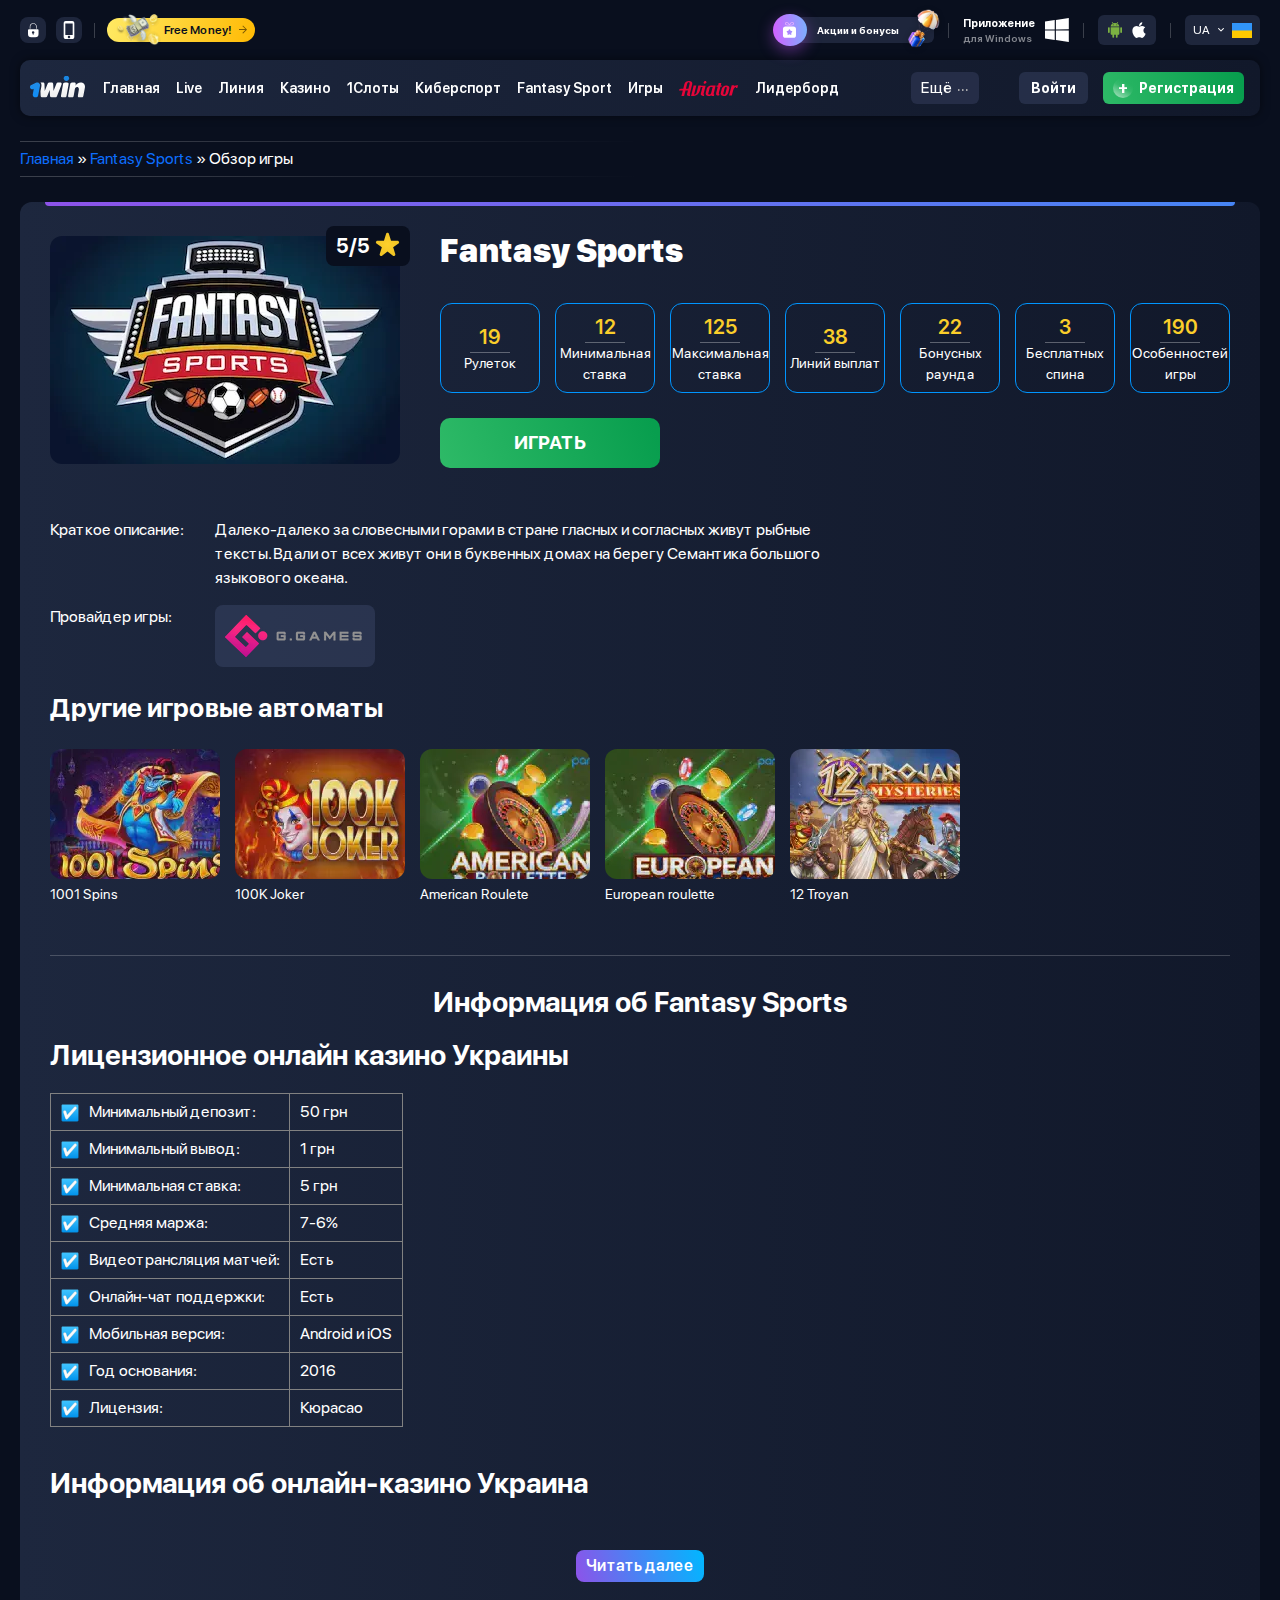
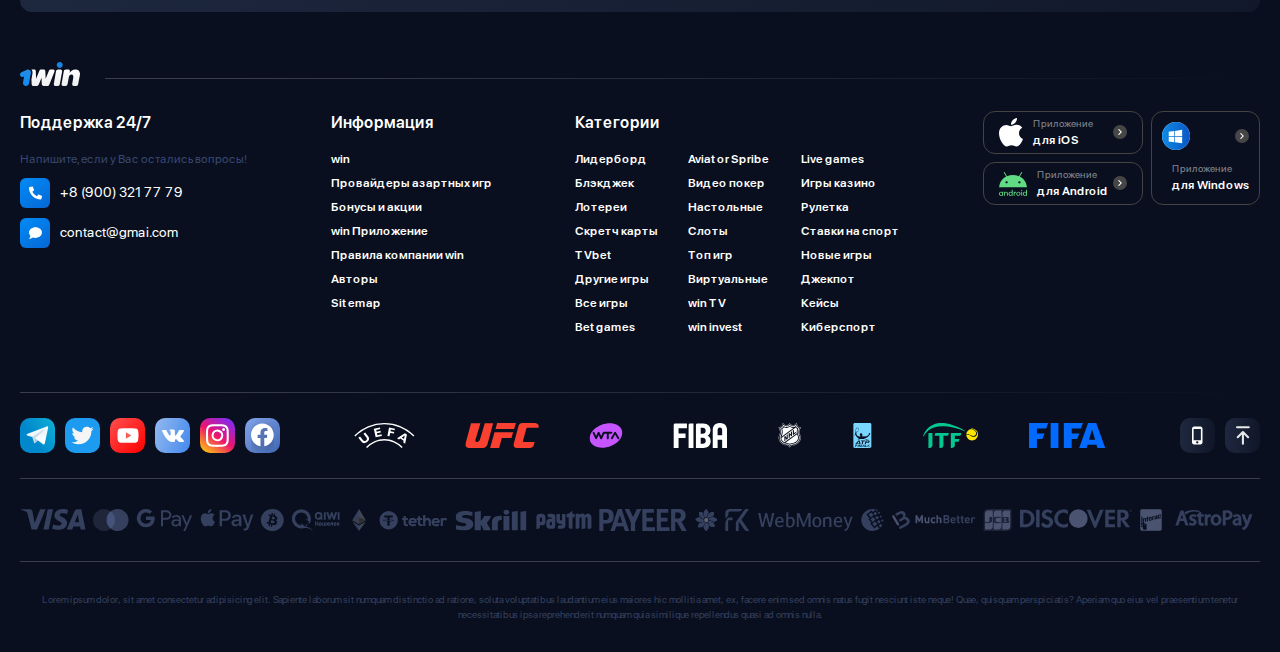
==== review_game.html @ 382d02c4 "база под обзор игры готова" ====
<!DOCTYPE html>
<html lang="en">

<head>
  <meta charset="UTF-8">
  <meta http-equiv="X-UA-Compatible" content="IE=edge">
  <meta name="viewport" content="width=device-width, initial-scale=1.0">
  <!-- ========= -->
  <meta name="robots" content="noindex, nofollow">
  <meta name="description"
    content="Официальный сайт. Игровые автоматы и ставки на спорт. Лучшие слоты интернета. Бесплатные фриспины и бонус на первый депозит. Украинское онлайн-казино на гривны.">

  <!-- All languages -->
  <link rel="alternate" href="#" hreflang="x-default">
  <link rel="alternate" hreflang="uk" href="#">
  <link rel="alternate" hreflang="ua" href="#">
  <link rel="alternate" hreflang="en" href="#">
  <link rel="alternate" hreflang="es" href="#">
  <link rel="alternate" hreflang="fr" href="#">

  <!-- Open Graph settings -->
  <meta property="og:locale" content="ru_RU">
  <meta property="og:type" content="website">
  <meta property="og:title" content="Лицензионное Онлайн Казино - Официальный Сайт">
  <meta property="og:description"
    content="Официальный сайт. Игровые автоматы и ставки на спорт. Лучшие слоты интернета. Бесплатные фриспины и бонус на первый депозит. Украинское онлайн-казино на гривны.">
  <meta property="og:url" content="#">
  <meta property="og:site_name" content="win">
  <!-- ========= -->
  <link rel="stylesheet" href="./css/iconsfonts.css">
  <link rel="stylesheet" href="./css/bootstrap-reboot.min.css">
  <link rel="stylesheet" href="./css/fonts.css">
  <link rel="stylesheet" href="./css/style.min.css">
  <link rel="icon" type="image/x-icon" href="./img/favicon.ico">

  <title>Лицензионное онлайн казино</title>
</head>

<body>
  <!-- ============================= -->
  <!-- TOPBAR -->
  <section id="topbar">
    <h1 class="sr-only">controls bar</h1>

    <div class="topbar__col">
      <div class="topbar__controls">
        <a href="#" class="control_btn">
          <!-- lock icon -->
          <svg xmlns="http://www.w3.org/2000/svg" viewBox="0 0 35 35" aria-hidden="true">
            <path
              d="M26.76 16.08H9.62a1.86 1.86 0 00-1.85 1.85v7.37a6.43 6.43 0 006.41 6.42H22a6.3 6.3 0 006.28-6.28v-7.86a1.5 1.5 0 00-1.52-1.5zm-8.45 8.78v1.74a.57.57 0 01-.57.54.58.58 0 01-.58-.54v-1.75a2.42 2.42 0 01-1.87-2.39 2.46 2.46 0 114.92 0 2.42 2.42 0 01-1.9 2.39zM18.06 4.23h-.12A6.75 6.75 0 0011.22 11v4h1.13v-4.12A5.46 5.46 0 0114 7a5.56 5.56 0 013.93-1.61H18A5.62 5.62 0 0123.52 11v3.89h1.13v-4a6.72 6.72 0 00-6.59-6.66z">
            </path>
          </svg>
        </a>
        <a href="#" class="control_btn phone_icon">
          <!-- phone icon -->
          <svg viewBox="0 0 13 22" fill="none" xmlns="http://www.w3.org/2000/svg">
            <path
              d="M10.5 0H2.5C1.83696 0 1.20107 0.263392 0.732233 0.732233C0.263392 1.20107 0 1.83696 0 2.5V19.5C0 20.163 0.263392 20.7989 0.732233 21.2678C1.20107 21.7366 1.83696 22 2.5 22H10.5C11.163 22 11.7989 21.7366 12.2678 21.2678C12.7366 20.7989 13 20.163 13 19.5V2.5C13 1.83696 12.7366 1.20107 12.2678 0.732233C11.7989 0.263392 11.163 0 10.5 0V0ZM6.5 21C5.67 21 5 20.33 5 19.5C5 18.67 5.67 18 6.5 18C7.33 18 8 18.67 8 19.5C8 20.33 7.33 21 6.5 21ZM11 17H2V3H11V17Z"
              fill="black" />
          </svg>
        </a>
      </div>

      <a href="#" class="topbar__free_money_btn" aria-label="кнопка free money">
        <img src="./img/topbar/free_money.webp" alt="air money icon">
        <span>Free Money!</span>
        <!-- arrow icon -->
        <svg xmlns="http://www.w3.org/2000/svg" viewBox="0 0 448 512" aria-hidden="true">
          <path
            d="M218.101 38.101L198.302 57.9c-4.686 4.686-4.686 12.284 0 16.971L353.432 230H12c-6.627 0-12 5.373-12 12v28c0 6.627 5.373 12 12 12h341.432l-155.13 155.13c-4.686 4.686-4.686 12.284 0 16.971l19.799 19.799c4.686 4.686 12.284 4.686 16.971 0l209.414-209.414c4.686-4.686 4.686-12.284 0-16.971L235.071 38.101c-4.686-4.687-12.284-4.687-16.97 0z">
          </path>
        </svg>
      </a>
    </div>

    <div class="topbar__col">
      <a href="#" class="topbar__bonus_btn" aria-label="кнопка акции и бонусы">
        <div class="topbar__bonus_btn_icon">
          <!-- present icon -->
          <svg viewBox="0 0 17 16" fill="none" xmlns="http://www.w3.org/2000/svg" aria-hidden="true">
            <path fill-rule="evenodd" clip-rule="evenodd"
              d="M4.462 1.662c-.035-.503.341-.916.909-.887C5.9.8 6.705 1.232 7.462 2.62H7.146c-.47.026-1.173-.006-1.754-.177-.611-.18-.908-.449-.93-.782zm3.522.37C7.188.686 6.257.072 5.408.03 4.402-.02 3.652.758 3.719 1.714c.059.842.805 1.252 1.464 1.445.684.2 1.472.234 1.994.207H8.798c.528.027 1.327-.006 2.02-.207.664-.192 1.421-.6 1.481-1.445.068-.961-.695-1.733-1.707-1.684-.856.043-1.8.654-2.608 2.002zm3.572-.37c.035-.497-.343-.916-.927-.887-.541.026-1.358.46-2.125 1.846H8.829c.478.026 1.192-.006 1.782-.177.623-.18.922-.452.946-.782z"
              fill="#E8B2FF"></path>
            <path fill-rule="evenodd" clip-rule="evenodd"
              d="M4.322 4.178A2.484 2.484 0 001.84 6.662v5.747a2.484 2.484 0 002.483 2.483h7.355a2.484 2.484 0 002.483-2.483V6.662a2.484 2.484 0 00-2.483-2.484H4.322zm5.328 6.137l.864-.875a.573.573 0 00.137-.58.542.542 0 00-.437-.382L9.02 8.297 8.486 7.17a.538.538 0 00-.485-.314H8a.54.54 0 00-.486.314L6.98 8.297l-1.192.18a.546.546 0 00-.44.383.576.576 0 00.138.58l.864.875-.204 1.238a.572.572 0 00.216.552.527.527 0 00.318.109.523.523 0 00.251-.067L8 11.563l1.066.584a.517.517 0 00.571-.042.569.569 0 00.217-.552l-.204-1.238z"
              fill="#fff"></path>
          </svg>
        </div>
        <span>Акции и бонусы</span>
        <div class="air_present"></div>
        <img src="./img/topbar/air_present.webp" alt="air present">
      </a>

      <div class="topbar__applications">
        <!-- ========== -->
        <div class="topbar__applications_windows">
          <div class="topbar__applications_windows_title">
            <b>Приложение</b> <br>
            <span>для Windows</span>
          </div>
          <!-- windows logo -->
          <a href="#" aria-label="кнопка приложение для windows">
            <svg xmlns="http://www.w3.org/2000/svg" viewBox="0 0 39 39" aria-hidden="true">
              <path fill="#FFF"
                d="M0 5.496l15.816-2.154.007 15.256-15.809.09L0 5.496zm15.808 14.86l.013 15.269L.012 33.45V20.253l15.796.103zM17.726 3.06L38.696 0v18.404l-20.97.166V3.06zM38.7 20.499l-.005 18.322-20.97-2.96-.03-15.396 21.005.034z">
              </path>
            </svg>
          </a>
        </div>
        <!-- ========== -->
        <div class="topbar__applications_phones">
          <!-- android logo -->
          <a href="#" aria-label="кнопка приложение для android">
            <svg viewBox="0 0 32 36" fill="none" xmlns="http://www.w3.org/2000/svg">
              <path
                d="M4 23.001C4 23.5314 3.78929 24.0401 3.41421 24.4152C3.03914 24.7903 2.53043 25.001 2 25.001C1.46957 25.001 0.96086 24.7903 0.585787 24.4152C0.210714 24.0401 0 23.5314 0 23.001V14.001C0 13.4705 0.210714 12.9618 0.585787 12.5868C0.96086 12.2117 1.46957 12.001 2 12.001C2.53043 12.001 3.03914 12.2117 3.41421 12.5868C3.78929 12.9618 4 13.4705 4 14.001V23.001ZM32 23.001C32 23.5314 31.7893 24.0401 31.4142 24.4152C31.0391 24.7903 30.5304 25.001 30 25.001C29.4696 25.001 28.9609 24.7903 28.5858 24.4152C28.2107 24.0401 28 23.5314 28 23.001V14.001C28 13.4705 28.2107 12.9618 28.5858 12.5868C28.9609 12.2117 29.4696 12.001 30 12.001C30.5304 12.001 31.0391 12.2117 31.4142 12.5868C31.7893 12.9618 32 13.4705 32 14.001V23.001ZM14 34C14 34.5304 13.7893 35.0391 13.4142 35.4142C13.0391 35.7893 12.5304 36 12 36C11.4696 36 10.9609 35.7893 10.5858 35.4142C10.2107 35.0391 10 34.5304 10 34V25C10 24.4695 10.2107 23.9608 10.5858 23.5858C10.9609 23.2107 11.4696 23 12 23C12.5304 23 13.0391 23.2107 13.4142 23.5858C13.7893 23.9608 14 24.4695 14 25V34ZM22 34C22 34.5304 21.7893 35.0391 21.4142 35.4142C21.0391 35.7893 20.5304 36 20 36C19.4696 36 18.9609 35.7893 18.5858 35.4142C18.2107 35.0391 18 34.5304 18 34V25C18 24.4695 18.2107 23.9608 18.5858 23.5858C18.9609 23.2107 19.4696 23 20 23C20.5304 23 21.0391 23.2107 21.4142 23.5858C21.7893 23.9608 22 24.4695 22 25V34Z"
                fill="#7CB342" />
              <path
                d="M6 12.001V27C6 27.5304 6.21071 28.0391 6.58579 28.4142C6.96086 28.7893 7.46957 29 8 29H24C24.5304 29 25.0391 28.7893 25.4142 28.4142C25.7893 28.0391 26 27.5304 26 27V12.001H6ZM16 2C10 2 6.345 5.645 6 10H26C25.654 5.645 22 2 16 2ZM12 7.598C11.7348 7.598 11.4804 7.49264 11.2929 7.30511C11.1054 7.11757 11 6.86322 11 6.598C11 6.33278 11.1054 6.07843 11.2929 5.89089C11.4804 5.70336 11.7348 5.598 12 5.598C12.2652 5.598 12.5196 5.70336 12.7071 5.89089C12.8946 6.07843 13 6.33278 13 6.598C13 6.86322 12.8946 7.11757 12.7071 7.30511C12.5196 7.49264 12.2652 7.598 12 7.598ZM20 7.598C19.7348 7.598 19.4804 7.49264 19.2929 7.30511C19.1054 7.11757 19 6.86322 19 6.598C19 6.33278 19.1054 6.07843 19.2929 5.89089C19.4804 5.70336 19.7348 5.598 20 5.598C20.2652 5.598 20.5196 5.70336 20.7071 5.89089C20.8946 6.07843 21 6.33278 21 6.598C21 6.86322 20.8946 7.11757 20.7071 7.30511C20.5196 7.49264 20.2652 7.598 20 7.598Z"
                fill="#7CB342" />
              <path d="M22 1L20.334 3.499M10 1L11.333 3.082" stroke="#7CB342" stroke-width="2" stroke-linecap="round" />
            </svg>
          </a>
          <!-- apple logo -->
          <a href="#" class="app_phone_apple" aria-label="кнопка приложение для apple">
            <svg width="16" height="19" viewBox="0 0 16 19" xmlns="http://www.w3.org/2000/svg">
              <path
                d="M13.05 17.28C12.07 18.23 11 18.08 9.96998 17.63C8.87998 17.17 7.87998 17.15 6.72998 17.63C5.28998 18.25 4.52998 18.07 3.66998 17.28C-1.21002 12.25 -0.490019 4.59 5.04998 4.31C6.39998 4.38 7.33998 5.05 8.12998 5.11C9.30998 4.87 10.44 4.18 11.7 4.27C13.21 4.39 14.35 4.99 15.1 6.07C11.98 7.94 12.72 12.05 15.58 13.2C15.01 14.7 14.27 16.19 13.04 17.29L13.05 17.28V17.28ZM8.02998 4.25C7.87998 2.02 9.68998 0.18 11.77 0C12.06 2.58 9.42998 4.5 8.02998 4.25Z"
                fill="white" />
            </svg>
          </a>
        </div>
      </div>
      <!-- ========== -->
      <!-- select lang -->
      <nav class="select_lang" aria-label="выбор языка страницы">
        <div class="select_lang__title">
          <span>ua</span>
          <svg xmlns="http://www.w3.org/2000/svg" viewBox="0 0 320 512" aria-hidden="true" icon="angle-down">
            <path
              d="M151.5 347.8L3.5 201c-4.7-4.7-4.7-12.3 0-17l19.8-19.8c4.7-4.7 12.3-4.7 17 0L160 282.7l119.7-118.5c4.7-4.7 12.3-4.7 17 0l19.8 19.8c4.7 4.7 4.7 12.3 0 17l-148 146.8c-4.7 4.7-12.3 4.7-17 0z">
            </path>
          </svg>
          <img src="./img/countries_icons/ukr.svg" alt="Ukraine">
        </div>
        <ul class="select_lang__content">
          <li><a href="#"><span>UA</span><img src="./img/countries_icons/ukr.svg" alt="Ukraine"></a></li>
          <li><a href="#"><span>EN</span><img src="./img/countries_icons/uk.svg" alt="United Kingdom"></a>
          </li>
          <li><a href="#"><span>US</span><img src="./img/countries_icons/usa.svg" alt="USA"></a></li>
          <li><a href="#"><span>CN</span><img src="./img/countries_icons/chn.svg" alt="China"></a></li>
          <li><a href="#"><span>FR</span><img src="./img/countries_icons/fra.svg" alt="France"></a></li>
          <li><a href="#"><span>ES</span><img src="./img/countries_icons/esp.svg" alt="Spain"></a></li>
        </ul>
      </nav>
    </div>
  </section>
  <!-- /#topbar -->
  <!-- ============================= -->
  <!-- HEADER -->
  <header id="header">
    <a href="#" class="logotype" aria-label="win логотип">
      <span class="logotype__mob_separator"></span>
      <img src="./img/logotype.svg" alt="win logotype">
      <span class="logotype__mob_separator"></span>
    </a>
    <nav class="navigation">
      <h1 class="sr-only">win navigation</h1>

      <div class="navigation__wrap">
        <div class="search_input" aria-label="поиск" data-path-script="#" data-redirect-path="#">
          <input type="search" name="search" placeholder="Поиск" aria-label="поиск по сайту">
          <button class="search_input__magnifer">
            <img src="./img/magnifer.svg" alt="magnifer icon">
          </button>
        </div>
        <ul class="navigation__general" aria-label="навигация по сайту">
          <li><a href="#">Главная</a></li>
          <li><a href="#">Live</a></li>
          <li><a href="#">Линия</a></li>
          <li class="dropmenu">
            <span class="dropmenu__title">Казино</span>
            <ul class="dropmenu__content">
              <li class="dropmenu__item"><a href="#">Рулетка</a></li>
              <li class="dropmenu__item"><a href="#">Блекджек</a></li>
              <li class="dropmenu__item"><a href="#">Live Poker</a></li>
            </ul>
          </li>
          <li><a href="#">1Слоты</a></li>
          <li><a href="./single-category.html">Киберспорт</a></li>
          <li><a href="#">Fantasy Sport</a></li>
          <li><a href="#">Игры</a></li>
          <li><a href="#"><img src="./img/header/aviator_logo.svg" alt=""></a></li>
          <li><a href="#">Лидерборд</a></li>
          <li><a href="#">Betgames<span class="new_label navigation_new">new</span></a></li>
          <li><a href="#">TVBET</a></li>
          <li><a href="#">Лидерборд</a></li>
          <li><a href="./single-category.html">Киберспорт</a></li>
          <li><a href="#">Fantasy Sport</a></li>
          <li><a href="#">555555555</a></li>
        </ul>
      </div>

      <div class="navigation__more" aria-label="кнопка показать ещё элементы меню">
        <div class="navigation__more_title">
          <span>Ещё</span>
          <span>···</span>
        </div>
        <ul class="navigation__more_content"></ul>
      </div>

      <div class="navigation__buttons">
        <a href="#" class="btn btn_dark btn_login" aria-label="кнопка войти в аккаунт">Войти</a>
        <a href="#" class="btn_registration" aria-label="кнопка регистрация">
          <span class="btn_registration__add">+</span>
          <span>Регистрация</span>
        </a>

        <div class="burger_btn">
          <span></span>
        </div>
      </div>
    </nav>
  </header>
  <!-- /#header -->
  <main id="main">

    <nav class="breadcrumbs">
      <div class="separator_gradient"></div>
      <ul class="breadcrumbs__row" aria-label="карта пути по сайту">
        <li><a href="./index.html" class="breadcrumbs__link">Главная</a></li>
        <li><span class="breadcrumbs__separator">»</span></li>
        <li><a href="./index.html" class="breadcrumbs__link">Fantasy Sports</a></li>
        <li><span class="breadcrumbs__separator">»</span></li>
        <li><span class="breadcrumbs__current">Обзор игры</span></li>
      </ul>
      <div class="separator_gradient"></div>
    </nav>
    <!-- ============================= -->
    <section class="section" id="review_game">
      <div class="rg_offer_row">
        <div class="rg_logo_wrap">
          <div class="rg_logo_container">
            <img src="./img/review_game/game_logo.webp" alt="gale logotype">
          </div>
          <!-- ---- -->
          <div class="rg_rating">
            <div class="rg_rating__count">5/5</div>
            <img class="rg_rating__star" src="./img/star_fill.svg" alt="star icon">
          </div>
        </div>
        <!-- ---- -->
        <div class="rg_offer_wrap">
          <h1 class="rg_offer__title">Fantasy Sports</h1>
          <div class="rg_offer__features">
            <div class="rg_offer__feature">
              <div class="rg_offer__feature_total">19</div>
              <div class="rg_offer__feature_separator"></div>
              <div class="rg_offer__feature_title">Рулеток</div>
            </div>
            <div class="rg_offer__feature">
              <div class="rg_offer__feature_total">12</div>
              <div class="rg_offer__feature_separator"></div>
              <div class="rg_offer__feature_title">Минимальная ставка</div>
            </div>
            <div class="rg_offer__feature">
              <div class="rg_offer__feature_total">125</div>
              <div class="rg_offer__feature_separator"></div>
              <div class="rg_offer__feature_title">Максимальная ставка</div>
            </div>
            <div class="rg_offer__feature">
              <div class="rg_offer__feature_total">38</div>
              <div class="rg_offer__feature_separator"></div>
              <div class="rg_offer__feature_title">Линий выплат</div>
            </div>
            <div class="rg_offer__feature">
              <div class="rg_offer__feature_total">22</div>
              <div class="rg_offer__feature_separator"></div>
              <div class="rg_offer__feature_title">Бонусных раунда </div>
            </div>
            <div class="rg_offer__feature">
              <div class="rg_offer__feature_total">3</div>
              <div class="rg_offer__feature_separator"></div>
              <div class="rg_offer__feature_title">Бесплатных спина</div>
            </div>
            <div class="rg_offer__feature">
              <div class="rg_offer__feature_total">190</div>
              <div class="rg_offer__feature_separator"></div>
              <div class="rg_offer__feature_title">Особенностей игры</div>
            </div>
          </div>
          <!-- ----- -->
          <a href="#" class="rg_offer__btn">Играть</a>
        </div>
      </div>
      <!-- ============================= -->
      <div class="rg_desc">
        <div class="rg_desc__row">
          <div class="rg_desc__title">Краткое описание:</div>
          <div class="rg_desc__content">
            Далеко-далеко за словесными горами в стране гласных и согласных живут рыбные тексты. Вдали от всех живут они
            в буквенных домах на берегу Семантика большого языкового океана.
          </div>
        </div>
        <div class="rg_desc__row">
          <div class="rg_desc__title">Провайдер игры:</div>
          <div class="rg_desc__content">
            <a href="#" class="rg_desc__provider">
              <img src="./img/review_game/providers/provider_1.webp" alt="provider logotype">
            </a>
          </div>
        </div>
      </div>
      <!-- ============================= -->
      <div class="rg_more_games__wrap">
        <h2 class="rg_title">Другие игровые автоматы</h2>

        <div class="rg_more_games">
          <a href="#" class="rg_more_game" title="1001 Spins">
            <div class="rg_more_preview">
              <img src="./img/review_game/more_games/game_1.webp" alt="game preview">
            </div>
            <div class="rg_more_game__title">1001 Spins</div>
          </a>
          <a href="#" class="rg_more_game" title="100K Joker">
            <div class="rg_more_preview">
              <img src="./img/review_game/more_games/game_2.webp" alt="game preview">
            </div>
            <div class="rg_more_game__title">100K Joker</div>
          </a>
          <a href="#" class="rg_more_game" title="American Roulete">
            <div class="rg_more_preview">
              <img src="./img/review_game/more_games/game_3.webp" alt="game preview">
            </div>
            <div class="rg_more_game__title">American Roulete</div>
          </a>
          <a href="#" class="rg_more_game" title="European roulette">
            <div class="rg_more_preview">
              <img src="./img/review_game/more_games/game_4.webp" alt="game preview">
            </div>
            <div class="rg_more_game__title">European roulette</div>
          </a>
          <a href="#" class="rg_more_game" title="12 Troyan">
            <div class="rg_more_preview">
              <img src="./img/review_game/more_games/game_5.webp" alt="game preview">
            </div>
            <div class="rg_more_game__title">12 Troyan</div>
          </a>
        </div>
      </div>
      <!-- ============================= -->
      <div class="rg_info info">
        <h2 class="info__title">Информация об Fantasy Sports</h2>

        <svg class="info__hide_btn" xmlns="http://www.w3.org/2000/svg" viewBox="0 0 320 512" aria-hidden="true"
          icon="angle-down" aria-label="кнопка свернуть раздел">
          <path
            d="M151.5 347.8L3.5 201c-4.7-4.7-4.7-12.3 0-17l19.8-19.8c4.7-4.7 12.3-4.7 17 0L160 282.7l119.7-118.5c4.7-4.7 12.3-4.7 17 0l19.8 19.8c4.7 4.7 4.7 12.3 0 17l-148 146.8c-4.7 4.7-12.3 4.7-17 0z">
          </path>
        </svg>
        <div class="info__visible">
          <div class="info__row">
            <div class="info__wrap">
              <h2>Лицензионное онлайн казино Украины</h2>

              <table class="check">
                <tbody>
                  <tr>
                    <td>Минимальный депозит:</td>
                    <td>50 грн</td>
                  </tr>
                  <tr>
                    <td>Минимальный вывод:</td>
                    <td>1 грн</td>
                  </tr>
                  <tr>
                    <td>Минимальная ставка:</td>
                    <td>5 грн</td>
                  </tr>
                  <tr>
                    <td>Средняя маржа:</td>
                    <td>7-6%</td>
                  </tr>
                  <tr>
                    <td>Видеотрансляция матчей:</td>
                    <td>Есть</td>
                  </tr>
                  <tr>
                    <td>Онлайн-чат поддержки:</td>
                    <td>Есть</td>
                  </tr>
                  <tr>
                    <td>Мобильная версия:</td>
                    <td>Android и iOS</td>
                  </tr>
                  <tr>
                    <td>Год основания:</td>
                    <td>2016</td>
                  </tr>
                  <tr>
                    <td>Лицензия:</td>
                    <td>Кюрасао</td>
                  </tr>
                </tbody>
              </table>
            </div>
          </div>
          <h2>Информация об онлайн-казино Украина</h2>
        </div>
        <button class="info__open_btn gradient_btn" aria-label="кнопка читать далее">Читать далее</button>
        <div class="info__hidden sr-only">
          <p>Lorem ipsum dolor sit amet consectetur adipisicing elit. Error delectus adipisci culpa molestias a
            quidem esse, explicabo eveniet deserunt nostrum repellat iste voluptas neque, excepturi dicta
            eligendi illo, beatae necessitatibus aliquam? Dolorum corporis omnis, tenetur animi quod provident
            incidunt! Deleniti temporibus eum obcaecati porro. Similique nam labore praesentium, sit ut, fugit
            hic temporibus, laborum commodi ratione quos? Ipsum earum hic excepturi voluptas! Fugiat esse qui
            delectus aliquam alias saepe aspernatur, itaque necessitatibus perferendis hic minima. Nobis
            assumenda laborum sed quidem!</p>
          <h3>1 vin казино Украина – выиграть легко!</h3>
          <p>Lorem ipsum dolor sit amet consectetur, adipisicing elit. Exercitationem atque ex, commodi odio
            necessitatibus laudantium dolores. Illo vitae officia ullam a error voluptatem in maxime. Amet,
            vitae doloremque. Eligendi voluptates quasi voluptas eveniet provident? Beatae omnis quam sint
            expedita atque tenetur ab cumque! Ipsam nisi officia rem exercitationem odit ipsa repellendus ut,
            reprehenderit, saepe aliquid, maxime ex dolorem esse sapiente consectetur similique ullam pariatur
            quod temporibus sed accusantium vel! Nisi laudantium adipisci et quod temporibus harum dolores,
            consectetur, facere eaque laborum eveniet accusamus reiciendis veniam facilis. Tempore eaque atque
            pariatur.</p>
          <h3>Быстрая регистрация в казино Украина:</h3>
          <ol>
            <li>Lorem ipsum, dolor sit amet consectetur adipisicing elit. Ad commodi quia mollitia dicta
              asperiores architecto exercitationem corrupti ipsam omnis soluta!</li>
            <li>Lorem ipsum, dolor sit amet consectetur adipisicing elit. Dolore labore illum sint error cum
              debitis, commodi et voluptate omnis officiis.</li>
            <li>Lorem, ipsum dolor sit amet consectetur adipisicing elit. Voluptatibus dolorum ratione a
              expedita veniam placeat error voluptate dolore! Sed, quae omnis nihil totam temporibus quos.
            </li>
          </ol>
          <h2>Популярные слоты онлайн казино Украина</h2>
          <p>В <a title="казино на реальные деньги" href="#">онлайн-казино</a> ты найдёшь тысячи
            игровых автоматов:</p>
          <ul>
            <li>Lorem ipsum dolor sit amet consectetur adipisicing elit. Consequatur libero porro eum!</li>
            <li>Lorem ipsum, dolor sit amet consectetur adipisicing elit. Rerum facere voluptatem aliquid ea.
              Exercitationem molestiae facilis vitae dignissimos eaque, quam non explicabo corporis
              consectetur dolore, maiores eius rem. Aliquid, optio?</li>
          </ul>

          <section class="faq_section">
            <h2>FAQ</h2>

            <div class="faq_section__items">
              <!-- -------- -->
              <div class="faq_section__item" aria-label="выпадающий блок с информацией">
                <div class="faq_section__item_title">
                  <h4>Можно ли играть в казино бесплатно?</h4>
                  <div class="faq_section__item_plus">
                    <span></span>
                    <span></span>
                  </div>
                </div>
                <div class="faq_section__item_content">
                  Lorem ipsum dolor sit amet consectetur adipisicing elit. Officia amet obcaecati aliquid
                  nihil libero vel aperiam animi, magni maiores voluptatum aliquam commodi voluptate
                  praesentium! Laborum adipisci distinctio saepe repellendus modi quo veritatis enim
                  reiciendis odit? Quidem natus error obcaecati atque magni, doloribus, animi maiores
                  dicta voluptatibus perferendis quo harum aliquam.
                </div>
              </div>
              <!-- -------- -->
              <div class="faq_section__item" aria-label="выпадающий блок с информацией">
                <div class="faq_section__item_title">
                  <h4>Легально ли играть онлайн казино в Украине?</h4>
                  <div class="faq_section__item_plus">
                    <span></span>
                    <span></span>
                  </div>
                </div>
                <div class="faq_section__item_content">
                  Lorem ipsum, dolor sit amet consectetur adipisicing elit. Possimus doloremque placeat
                  impedit. Dignissimos ipsa sequi aliquid dolorem provident molestiae blanditiis
                  voluptates quae vitae optio? Facilis ea fuga nulla omnis vel voluptas dolores blanditiis
                  tempore assumenda. Placeat rem quis velit quos repellat adipisci recusandae aliquam
                  cumque quasi saepe dolores temporibus aperiam, quia veritatis repellendus? Corporis
                  velit itaque, dolore cumque quisquam aut.
                </div>
              </div>
              <!-- -------- -->
              <div class="faq_section__item" aria-label="выпадающий блок с информацией">
                <div class="faq_section__item_title">
                  <h4>Как я пойму, что казино играет честно?</h4>
                  <div class="faq_section__item_plus">
                    <span></span>
                    <span></span>
                  </div>
                </div>
                <div class="faq_section__item_content">
                  Lorem ipsum, dolor sit amet consectetur adipisicing elit. Animi assumenda earum
                  praesentium maxime dolor voluptates unde. Ea hic rem, eligendi, modi deleniti magnam,
                  nemo obcaecati voluptates rerum veniam consequuntur nulla a vel? Quisquam aut ipsa ullam
                  doloribus, dolor explicabo molestias esse sint deleniti laudantium quasi tenetur earum
                  nihil perspiciatis quis sunt consectetur maiores, possimus consequuntur.
                </div>
              </div>
              <!-- -------- -->
              <div class="faq_section__item" aria-label="выпадающий блок с информацией">
                <div class="faq_section__item_title">
                  <h4>Какие бонусы казино предлагает игрокам?</h4>
                  <div class="faq_section__item_plus">
                    <span></span>
                    <span></span>
                  </div>
                </div>
                <div class="faq_section__item_content">
                  Lorem ipsum dolor, sit amet consectetur adipisicing elit. Repellendus amet laboriosam
                  deleniti, incidunt neque porro blanditiis, nobis, quibusdam consequuntur ex natus earum
                  quas doloremque perferendis et nemo iusto. Voluptatem, id voluptate. Obcaecati nisi,
                  enim unde dolorum eveniet hic, recusandae ipsam ipsum odit officia aliquid culpa,
                  officiis tempore at libero laborum nesciunt nostrum repudiandae excepturi cumque
                  voluptate nihil suscipit sapiente odio?
                </div>
              </div>
              <!-- -------- -->
              <div class="faq_section__item" aria-label="выпадающий блок с информацией">
                <div class="faq_section__item_title">
                  <h4>Как внести депозит?</h4>
                  <div class="faq_section__item_plus">
                    <span></span>
                    <span></span>
                  </div>
                </div>
                <div class="faq_section__item_content">
                  Lorem, ipsum dolor sit amet consectetur adipisicing elit. Non voluptate minima libero
                  maxime eveniet, doloremque porro sapiente vel, commodi et accusantium quo architecto!
                  Velit id aliquid facere veniam, repellat soluta quam ab, ipsa dolor incidunt voluptate
                  accusamus autem voluptatibus assumenda obcaecati officiis reiciendis debitis neque
                  repudiandae quidem iure, fuga voluptates?
                </div>
              </div>
              <!-- -------- -->
              <div class="faq_section__item" aria-label="выпадающий блок с информацией">
                <div class="faq_section__item_title">
                  <h4>Вы принимаете карту Visa?</h4>
                  <div class="faq_section__item_plus">
                    <span></span>
                    <span></span>
                  </div>
                </div>
                <div class="faq_section__item_content">
                  Lorem ipsum dolor sit, amet consectetur adipisicing elit. Distinctio amet quas laborum
                  cum voluptatem repudiandae commodi quaerat nesciunt perferendis nisi a sint repellat
                  blanditiis molestias, eaque molestiae perspiciatis voluptate atque excepturi! Ratione
                  aut saepe cumque iure quo quis dicta quia soluta, nulla architecto maxime magnam est
                  itaque maiores unde dolore.
                </div>
              </div>
              <!-- -------- -->
              <div class="faq_section__item" aria-label="выпадающий блок с информацией">
                <div class="faq_section__item_title">
                  <h4>Какой на вывод выигрыша в день?</h4>
                  <div class="faq_section__item_plus">
                    <span></span>
                    <span></span>
                  </div>
                </div>
                <div class="faq_section__item_content">
                  Lorem ipsum dolor sit amet consectetur adipisicing elit. Dolore, fugit autem harum nulla
                  beatae iste iure ea excepturi deserunt commodi sed illum eligendi possimus, facilis,
                  explicabo esse quia? Sequi facilis blanditiis hic doloremque est corporis neque impedit
                  ut aliquid totam!
                </div>
              </div>
              <!-- -------- -->
              <div class="faq_section__item" aria-label="выпадающий блок с информацией">
                <div class="faq_section__item_title">
                  <h4>Как создать аккаунт в казино?</h4>
                  <div class="faq_section__item_plus">
                    <span></span>
                    <span></span>
                  </div>
                </div>
                <div class="faq_section__item_content">
                  Lorem ipsum dolor sit amet, consectetur adipisicing elit. Perferendis soluta quis minima
                  voluptates maxime quisquam. Ipsa iste, neque quis quam expedita officiis maxime
                  molestiae minus voluptatum nemo facilis voluptates dolore sunt, atque repudiandae,
                  asperiores culpa dolorum rerum obcaecati impedit voluptas possimus labore delectus iure?
                  Nostrum.
                </div>
              </div>
              <!-- -------- -->
              <div class="faq_section__item" aria-label="выпадающий блок с информацией">
                <div class="faq_section__item_title">
                  <h4>Какие игровые автоматы есть в казино?</h4>
                  <div class="faq_section__item_plus">
                    <span></span>
                    <span></span>
                  </div>
                </div>
                <div class="faq_section__item_content">
                  Lorem ipsum dolor sit amet consectetur, adipisicing elit. Aut accusamus saepe ex
                  perspiciatis deleniti dicta dolorum quidem minima laborum id ut harum at, possimus
                  ratione magni in odit eos enim ducimus nisi autem voluptatibus sint nesciunt corrupti.
                  Asperiores praesentium, labore tempore error fuga corporis hic voluptates adipisci, et
                  ut sint?
                </div>
              </div>
            </div>
          </section>
        </div>
      </div>
      <!-- ============================= -->
    </section>
    <!-- /#review_game -->

  </main>

  <!-- FOOTER -->
  <footer id="footer">
    <div class="footer__logo_row">
      <img src="./img/logotype.svg" class="footer__logotype" alt="logotype">
      <span></span>
    </div>
    <!-- ------- -->
    <div class="footer__row footer__row_main">
      <div class="footer__col">
        <div class="footer__col_title">Поддержка 24/7</div>
        <div class="footer__support_subtitle">Напишите, если у Вас остались вопросы!</div>
        <a href="tel:8800407789" class="footer__support_row" aria-label="контактный номер">
          <div class="footer__support_icon phone_svg">
            <svg xmlns="https://www.w3.org/2000/svg" viewBox="0 0 512 512" aria-hidden="true" icon="phone" size="12">
              <path
                d="M497.39 361.8l-112-48a24 24 0 00-28 6.9l-49.6 60.6A370.66 370.66 0 01130.6 204.11l60.6-49.6a23.94 23.94 0 006.9-28l-48-112A24.16 24.16 0 00122.6.61l-104 24A24 24 0 000 48c0 256.5 207.9 464 464 464a24 24 0 0023.4-18.6l24-104a24.29 24.29 0 00-14.01-27.6z">
              </path>
            </svg>
          </div>
          <span>+8 (900) 321 77 79</span>
        </a>
        <a href="mailto:contact@win.xyz" class="footer__support_row" aria-label="контактная почта">
          <div class="footer__support_icon">
            <svg xmlns="https://www.w3.org/2000/svg" width="16" height="14" viewBox="0 0 16 14" aria-hidden="true"
              icon="comment" size="12">
              <path fill="currentColor"
                d="M8 0C3.581 0 0 2.91 0 6.5c0 1.55.669 2.969 1.781 4.084C1.391 12.16.084 13.563.07 13.578a.248.248 0 00-.047.272c.04.094.128.15.228.15 2.072 0 3.625-.994 4.394-1.606A9.53 9.53 0 008 13c4.419 0 8-2.91 8-6.5S12.419 0 8 0z">
              </path>
            </svg>
          </div>
          <span>contact@gmai.com</span>
        </a>
      </div>
      <!-- ------- -->
      <div class="footer__col footer__col_info">
        <div class="footer__col_title">Информация</div>
        <nav class="footer__info">
          <ul aria-label="список ссылок на информацию">
            <li class="footer__info_link"><a href="#">win</a></li>
            <li class="footer__info_link"><a href="#">Провайдеры азартных игр</a></li>
            <li class="footer__info_link"><a href="#">Бонусы и акции</a></li>
            <li class="footer__info_link"><a href="#">win Приложение</a></li>
            <li class="footer__info_link"><a href="#">Правила компании win</a></li>
            <li class="footer__info_link"><a href="#">Авторы</a></li>
            <li class="footer__info_link"><a href="#">Sitemap</a></li>
          </ul>
        </nav>
      </div>
      <!-- ------- -->
      <div class="footer__col footer__col_category">
        <div class="footer__col_title">Категории</div>
        <nav class="footer__categories">
          <ul aria-label="список ссылок на категории">
            <li><a href="#">Лидерборд</a></li>
            <li><a href="#">Aviator Spribe</a></li>
            <li><a href="#">Live games</a></li>
            <li><a href="#">Блэкджек</a></li>
            <li><a href="#">Видео покер</a></li>
            <li><a href="#">Игры казино</a></li>
            <li><a href="#">Лотереи</a></li>
            <li><a href="#">Настольные</a></li>
            <li><a href="#">Рулетка</a></li>
            <li><a href="#">Скретч карты</a></li>
            <li><a href="#">Cлоты</a></li>
            <li><a href="#">Ставки на спорт</a></li>
            <li><a href="#">TVbet</a></li>
            <li><a href="#">Топ игр</a></li>
            <li><a href="#">Новые игры</a></li>
            <li><a href="#">Другие игры</a></li>
            <li><a href="#">Виртуальные</a></li>
            <li><a href="#">Джекпот</a></li>
            <li><a href="#">Все игры</a></li>
            <li><a href="#">win TV</a></li>
            <li><a href="#">Кейсы</a></li>
            <li><a href="#">Betgames</a></li>
            <li><a href="#">win invest</a></li>
            <li><a href="#">Киберспорт</a></li>
          </ul>
        </nav>
      </div>
      <!-- ------- -->
      <div class="footer__col">
        <div class="footer__apps">
          <div class="footer__apps_row">
            <!-- ---------- -->
            <a href="#" class="footer__app footer__app_for_apple" aria-label="ссылка на приложение для ios">
              <div class="footer__app_container">
                <div class="footer__app_icon icon_apple">
                  <svg xmlns="https://www.w3.org/2000/svg" viewBox="0 0 19 23" aria-hidden="true" icon="ios" size="23">
                    <path
                      d="M15.86 11.93c-.01-1.85.827-3.246 2.52-4.275-.947-1.355-2.379-2.101-4.269-2.247-1.789-.141-3.744 1.043-4.46 1.043-.756 0-2.49-.993-3.85-.993C2.989 5.503 0 7.701 0 12.171c0 1.32.242 2.686.726 4.092.645 1.85 2.973 6.386 5.402 6.31 1.27-.03 2.167-.902 3.82-.902 1.603 0 2.435.902 3.85.902 2.45-.035 4.557-4.158 5.172-6.012-3.286-1.547-3.11-4.536-3.11-4.632zm-2.852-8.276C14.384 2.02 14.258.534 14.218 0c-1.215.07-2.621.827-3.423 1.759-.882.998-1.4 2.233-1.29 3.623 1.315.101 2.515-.574 3.503-1.728z">
                    </path>
                  </svg>
                </div>
                <div class="footer__app_wrap">
                  <div class="footer__app_subtitle">Приложение</div>
                  <div class="footer__app_title">для iOS</div>
                </div>
              </div>
              <div class="footer__app_arrow">
                <svg xmlns="http://www.w3.org/2000/svg" viewBox="0 0 320 512" aria-hidden="true" icon="angle-down">
                  <path
                    d="M151.5 347.8L3.5 201c-4.7-4.7-4.7-12.3 0-17l19.8-19.8c4.7-4.7 12.3-4.7 17 0L160 282.7l119.7-118.5c4.7-4.7 12.3-4.7 17 0l19.8 19.8c4.7 4.7 4.7 12.3 0 17l-148 146.8c-4.7 4.7-12.3 4.7-17 0z">
                  </path>
                </svg>
              </div>
            </a>
            <!-- ---------- -->
            <a href="#" class="footer__app footer__app_for_android" aria-label="ссылка на приложение для android">
              <div class="footer__app_container">
                <div class="footer__app_icon icon_android">
                  <svg viewBox="0 0 27 23" fill="none" xmlns="https://www.w3.org/2000/svg" aria-hidden="true"
                    icon="android-2" size="23">
                    <path
                      d="M1.883 19.019c-.928 0-1.883.726-1.883 1.997 0 1.162.84 1.982 1.883 1.982.861 0 1.245-.564 1.245-.564v.246c0 .116.113.246.252.246h.623v-3.82h-.875v.485s-.387-.572-1.245-.572zm.156.781c.764 0 1.165.656 1.165 1.215 0 .624-.476 1.215-1.164 1.216-.574 0-1.15-.455-1.15-1.224 0-.694.495-1.207 1.149-1.207zM5.218 22.927c-.135 0-.252-.094-.252-.246v-3.574h.875v.473c.198-.291.585-.561 1.18-.561.971 0 1.488.756 1.488 1.463v2.445h-.607a.265.265 0 01-.267-.26V20.67c0-.392-.246-.868-.815-.868-.614 0-.98.566-.98 1.1v2.025h-.622zM11.062 19.022c-.928 0-1.883.726-1.883 1.996 0 1.162.84 1.983 1.883 1.983.861 0 1.245-.565 1.245-.565v.246c0 .117.113.246.252.246h.623v-5.73h-.875v2.395s-.387-.571-1.245-.571zm.156.78c.764 0 1.165.657 1.165 1.216 0 .623-.476 1.215-1.164 1.215-.574 0-1.15-.454-1.15-1.223 0-.694.495-1.207 1.149-1.207zM14.396 22.924c-.135 0-.252-.094-.252-.246v-3.574h.874v.637c.15-.357.476-.68 1.053-.68.16 0 .311.029.311.029v.882s-.188-.072-.415-.072c-.614 0-.949.566-.949 1.099v1.925h-.622zM21.69 22.928c-.135 0-.253-.094-.253-.246v-3.574h.875v3.82h-.622zM24.88 19.022c-.929 0-1.883.726-1.883 1.996 0 1.162.84 1.983 1.883 1.983.861 0 1.245-.565 1.245-.565v.246c0 .117.113.246.252.246H27v-5.73h-.875v2.395s-.387-.571-1.245-.571zm.156.78c.764 0 1.165.657 1.165 1.216 0 .623-.476 1.215-1.164 1.215-.575 0-1.15-.454-1.15-1.223 0-.694.495-1.207 1.149-1.207zM21.87 18.282c.319 0 .578-.252.578-.564a.572.572 0 00-.579-.565.572.572 0 00-.578.565c0 .312.259.564.578.564zM18.69 19.019c-.971 0-2.04.708-2.04 1.991 0 1.17.91 1.99 2.039 1.99 1.39 0 2.07-1.091 2.07-1.982 0-1.093-.875-1.999-2.068-1.999zm.004.797c.672 0 1.174.53 1.174 1.197 0 .679-.532 1.203-1.172 1.203-.594 0-1.17-.471-1.17-1.192 0-.732.548-1.208 1.168-1.208zM20.086 4.449L22.325.665A.438.438 0 0022.16.06a.455.455 0 00-.617.16l-2.267 3.833c-1.73-.77-3.678-1.2-5.772-1.2-2.094 0-4.042.43-5.772 1.2L5.465.221a.458.458 0 00-.62-.16.436.436 0 00-.164.604L6.919 4.45A13.03 13.03 0 00.013 14.765h26.982A13.026 13.026 0 0020.086 4.45zM7.31 11.068c-.625 0-1.13-.496-1.13-1.104 0-.61.508-1.104 1.13-1.104.626 0 1.131.496 1.131 1.104.003.608-.505 1.104-1.13 1.104zm12.387 0c-.626 0-1.131-.496-1.131-1.104 0-.61.508-1.104 1.13-1.104.626 0 1.132.496 1.132 1.104.002.608-.506 1.104-1.131 1.104z"
                      fill="#61DA84">
                    </path>
                  </svg>
                </div>
                <div class="footer__app_wrap">
                  <div class="footer__app_subtitle">Приложение</div>
                  <div class="footer__app_title">для Android</div>
                </div>
              </div>
              <div class="footer__app_arrow">
                <svg xmlns="http://www.w3.org/2000/svg" viewBox="0 0 320 512" aria-hidden="true" icon="angle-down">
                  <path
                    d="M151.5 347.8L3.5 201c-4.7-4.7-4.7-12.3 0-17l19.8-19.8c4.7-4.7 12.3-4.7 17 0L160 282.7l119.7-118.5c4.7-4.7 12.3-4.7 17 0l19.8 19.8c4.7 4.7 4.7 12.3 0 17l-148 146.8c-4.7 4.7-12.3 4.7-17 0z">
                  </path>
                </svg>
              </div>
            </a>
          </div>
          <!-- ---------- -->
          <a href="#" class="footer__app footer__app_for_windows" aria-label="ссылка на приложение для windows">
            <div class="footer__app_container">
              <div class="footer__app_icon icon_windows">
                <svg viewBox="0 0 25 25" fill="none" xmlns="https://www.w3.org/2000/svg" aria-hidden="true" role="img"
                  undefined="" class="icon icon icon-windows-blue" icon="windows-blue" size="25"
                  style="--vicon-with-gradient-problem__size:25px;">
                  <path d="M25 12.5C25 19.404 19.404 25 12.5 25S0 19.404 0 12.5 5.596 0 12.5 0 25 5.596 25 12.5z"
                    fill="#fff"></path>
                  <path d="M25 12.5C25 19.404 19.404 25 12.5 25S0 19.404 0 12.5 5.596 0 12.5 0 25 5.596 25 12.5z"
                    fill="url(#windows-blue_svg__paint0_linear)"></path>
                  <path
                    d="M6 8.725l4.875-.674v4.725H6V8.725zm5.475-.75L18 7v5.699h-6.525V7.975zM6 13.3h4.875v4.725L6 17.35V13.3zm5.475 0H18V19l-6.449-.9-.076-4.799z"
                    fill="#fff"></path>
                  <defs>
                    <linearGradient id="windows-blue_svg__paint0_linear" x1="0" y1="0" x2="26.517" y2="1.729"
                      gradientUnits="userSpaceOnUse">
                      <stop stop-color="#108DE7"></stop>
                      <stop offset="1" stop-color="#0855C4"></stop>
                    </linearGradient>
                  </defs>
                </svg>
              </div>
              <div class="footer__app_arrow">
                <svg xmlns="http://www.w3.org/2000/svg" viewBox="0 0 320 512" aria-hidden="true" icon="angle-down">
                  <path
                    d="M151.5 347.8L3.5 201c-4.7-4.7-4.7-12.3 0-17l19.8-19.8c4.7-4.7 12.3-4.7 17 0L160 282.7l119.7-118.5c4.7-4.7 12.3-4.7 17 0l19.8 19.8c4.7 4.7 4.7 12.3 0 17l-148 146.8c-4.7 4.7-12.3 4.7-17 0z">
                  </path>
                </svg>
              </div>
            </div>
            <div class="footer__app_wrap">
              <div class="footer__app_subtitle">Приложение</div>
              <div class="footer__app_title">для Windows</div>
            </div>
          </a>

        </div>
      </div>
    </div>
    <!-- ------- -->
    <div class="footer__row footer__brands_row">
      <div class="separator_gradient"></div>
      <div class="footer__content_row">
        <div class="footer__socials">
          <!-- telegram -->
          <a href="#" class="telegram_link" aria-label="ссылка на telegram win">
            <svg xmlns="http://www.w3.org/2000/svg" width="25" height="21" viewBox="0 0 25 21" aria-hidden="true"
              icon="social/telegram" size="15">
              <defs>
                <linearGradient id="telegram_svg__a" x1="66%" x2="85.1%" y1="43.7%" y2="80.2%">
                  <stop offset="0%" stop-color="#EFF7FC"></stop>
                  <stop offset="100%" stop-color="#FFF"></stop>
                </linearGradient>
              </defs>
              <g fill="none" fill-rule="evenodd">
                <g fill-rule="nonzero">
                  <g>
                    <g>
                      <g>
                        <path fill="#C8DAEA" d="M9.554 19.148c-.709 0-.588-.267-.833-.942l-2.082-6.852 16.028-9.509">
                        </path>
                        <path fill="#A9C9DD" d="M9.554 19.148c.546 0 .787-.25 1.092-.546l2.914-2.834-3.635-2.192">
                        </path>
                        <path fill="url(#telegram_svg__a)"
                          d="M9.311 13.156l8.808 6.507c1.005.555 1.73.267 1.98-.933l3.586-16.895c.367-1.472-.56-2.14-1.522-1.703L1.11 8.25C-.327 8.826-.32 9.628.848 9.985l5.402 1.687L18.758 3.78c.59-.359 1.133-.166.688.229"
                          transform="translate(.614 .421)"></path>
                      </g>
                    </g>
                  </g>
                </g>
              </g>
            </svg>
          </a>

          <!-- twitter -->
          <a href="#" class="twitter_link" aria-label="ссылка на twitter win">
            <svg width="35" height="35" viewBox="0 0 35 35" fill="none" xmlns="http://www.w3.org/2000/svg">
              <rect width="35" height="35" rx="10" fill="#1D9BF0" />
              <path
                d="M28.6364 10.8088C27.8166 11.1691 26.9329 11.4059 26.0173 11.5191C26.9542 10.9735 27.6782 10.1088 28.0189 9.06912C27.1352 9.58382 26.1557 9.94412 25.123 10.15C24.2819 9.26471 23.1001 8.75 21.7587 8.75C19.2567 8.75 17.2126 10.7265 17.2126 13.1662C17.2126 13.5162 17.2551 13.8559 17.3297 14.175C13.5395 13.9897 10.1645 12.2294 7.91805 9.56324C7.52413 10.2118 7.30055 10.9735 7.30055 11.7765C7.30055 13.3103 8.09905 14.6691 9.33405 15.4412C8.57814 15.4412 7.87547 15.2353 7.25796 14.9265V14.9574C7.25796 17.0985 8.83366 18.8897 10.9204 19.2912C10.2504 19.4684 9.54709 19.4931 8.8656 19.3632C9.15477 20.2408 9.7211 21.0087 10.485 21.5589C11.2488 22.1091 12.1719 22.4141 13.1243 22.4309C11.5098 23.6666 9.50866 24.3346 7.4496 24.325C7.08762 24.325 6.72563 24.3044 6.36365 24.2632C8.38651 25.5191 10.7926 26.25 13.3691 26.25C21.7587 26.25 26.3686 19.5176 26.3686 13.6809C26.3686 13.4853 26.3686 13.3 26.358 13.1044C27.2523 12.4868 28.0189 11.7044 28.6364 10.8088V10.8088Z"
                fill="#F5F5F5" />
            </svg>
          </a>

          <!-- youtube -->
          <a href="#" class="youtube_link" aria-label="ссылка на youtube win">
            <svg width="22" height="15" viewBox="0 0 22 15" fill="none" xmlns="http://www.w3.org/2000/svg"
              aria-hidden="true" icon="social/youtube-2" size="14">
              <path
                d="M21.067 2.45A2.631 2.631 0 0019.217.6C17.573.15 11 .15 11 .15s-6.573 0-8.217.432a2.685 2.685 0 00-1.85 1.869C.5 4.094.5 7.5.5 7.5s0 3.426.432 5.052a2.63 2.63 0 001.851 1.85c1.661.45 8.217.45 8.217.45s6.573 0 8.217-.432a2.631 2.631 0 001.85-1.851c.433-1.643.433-5.051.433-5.051s.017-3.425-.433-5.068z"
                fill="#fff"></path>
              <path d="M14.373 7.501L8.907 4.353v6.296l5.466-3.148z" fill="#F96057"></path>
            </svg>
          </a>
          <!-- vk -->
          <a href="#" class="vk_link">
            <svg width="22" height="20" viewBox="0 0 22 20" xmlns="http://www.w3.org/2000/svg" aria-hidden="true"
              icon="social/vk" size="21">
              <g fill="none" fill-rule="evenodd">
                <g>
                  <g fill="#FFF">
                    <path
                      d="M10.762 16.502h1.315s.398-.044.6-.263c.187-.2.181-.578.181-.578s-.025-1.766.793-2.024c.808-.256 1.845 1.706 2.943 2.46.831.57 1.463.446 1.463.446l2.939-.041s1.537-.095.808-1.304c-.06-.1-.424-.894-2.185-2.528-1.843-1.71-1.596-1.434.624-4.392 1.352-1.801 1.892-2.901 1.723-3.372-.161-.449-1.156-.33-1.156-.33l-3.308.02a.751.751 0 00-.424.076c-.178.107-.292.353-.292.353s-.524 1.395-1.222 2.58c-1.473 2.502-2.063 2.635-2.303 2.479-.56-.362-.42-1.455-.42-2.23 0-2.425.367-3.436-.716-3.698-.36-.086-.625-.141-1.545-.153-1.18-.013-2.18.003-2.745.282-.376.185-.667.595-.49.619.219.029.714.133.977.49.34.462.327 1.498.327 1.498s.195 2.855-.455 3.209c-.446.243-1.06-.253-2.371-2.523-.446-.79-.84-1.608-1.181-2.448a.983.983 0 00-.273-.37 1.367 1.367 0 00-.508-.205l-3.144.021s-.472.014-.645.22c-.154.183-.012.56-.012.56s2.46 5.761 5.247 8.658c2.558 2.664 5.455 2.489 5.455 2.489">
                    </path>
                  </g>
                </g>
              </g>
            </svg>
          </a>
          <!-- instagram -->
          <a href="#" class="instagram_link" aria-label="ссылка на instagram win">
            <svg viewBox="0 0 21 21" fill="none" xmlns="http://www.w3.org/2000/svg" aria-hidden="true"
              icon="social/instagram-2" size="21">
              <path fill-rule="evenodd" clip-rule="evenodd"
                d="M6.171.063C7.291.011 7.648 0 10.5 0c2.852 0 3.21.012 4.328.063 1.119.05 1.882.23 2.55.488.7.264 1.335.677 1.86 1.212a5.129 5.129 0 011.21 1.859c.26.668.438 1.431.489 2.548.051 1.122.063 1.479.063 4.33 0 2.852-.012 3.21-.063 4.329-.05 1.117-.23 1.88-.489 2.549a5.15 5.15 0 01-1.21 1.86 5.149 5.149 0 01-1.86 1.21c-.668.26-1.431.438-2.548.489-1.12.051-1.478.063-4.33.063-2.852 0-3.21-.012-4.329-.063-1.117-.05-1.88-.23-2.549-.489a5.152 5.152 0 01-1.86-1.21 5.147 5.147 0 01-1.211-1.86C.292 16.71.115 15.947.063 14.83.011 13.708 0 13.35 0 10.5c0-2.852.012-3.21.063-4.328.05-1.119.23-1.882.488-2.55a5.15 5.15 0 011.212-1.86A5.147 5.147 0 013.622.551C4.29.292 5.053.115 6.17.063h.001zm8.572 1.89c-1.107-.05-1.44-.061-4.243-.061-2.803 0-3.136.01-4.243.061-1.024.047-1.58.218-1.95.362-.49.19-.84.417-1.208.784a3.257 3.257 0 00-.784 1.208c-.144.37-.315.926-.362 1.95-.05 1.107-.061 1.44-.061 4.243 0 2.803.01 3.136.061 4.243.047 1.024.218 1.58.362 1.95.168.455.436.869.784 1.208a3.26 3.26 0 001.208.784c.37.144.926.315 1.95.362 1.107.05 1.439.061 4.243.061 2.805 0 3.136-.01 4.243-.061 1.024-.047 1.58-.218 1.95-.362.49-.19.84-.417 1.208-.784a3.26 3.26 0 00.784-1.208c.144-.37.315-.926.362-1.95.05-1.107.061-1.44.061-4.243 0-2.803-.01-3.136-.061-4.243-.047-1.024-.218-1.58-.362-1.95a3.26 3.26 0 00-.784-1.208 3.258 3.258 0 00-1.208-.784c-.37-.144-.926-.315-1.95-.362zM9.159 13.737a3.503 3.503 0 102.521-6.535 3.503 3.503 0 00-2.521 6.535zM6.684 6.684a5.397 5.397 0 117.632 7.632 5.397 5.397 0 01-7.632-7.632zm10.41-.777a1.277 1.277 0 10-1.752-1.857 1.277 1.277 0 001.752 1.857z"
                fill="#fff"></path>
            </svg>
          </a>
          <!-- facebook -->
          <a href="#" class="facebook_link" aria-label="ссылка на facebook win">
            <svg viewBox="5 4 18 18" fill="none" xmlns="http://www.w3.org/2000/svg" aria-hidden="true"
              icon="social/facebook-2" size="21">
              <g filter="url(#facebook-2_svg__filter0_d)">
                <path fill-rule="evenodd" clip-rule="evenodd"
                  d="M5 12.55c0 4.475 3.25 8.195 7.5 8.95V15h-2.25v-2.5h2.25v-2C12.5 8.25 13.95 7 16 7c.65 0 1.35.1 2 .2v2.3h-1.15c-1.1 0-1.35.55-1.35 1.25v1.75h2.4l-.4 2.5h-2v6.5c4.25-.755 7.5-4.474 7.5-8.95 0-4.978-4.05-9.05-9-9.05s-9 4.072-9 9.05z"
                  fill="#fff"></path>
              </g>
              <defs>
                <filter id="facebook-2_svg__filter0_d" x="0" y=".5" width="28" height="28" filterUnits="userSpaceOnUse"
                  color-interpolation-filters="sRGB">
                  <feFlood flood-opacity="0" result="BackgroundImageFix"></feFlood>
                  <feColorMatrix in="SourceAlpha" values="0 0 0 0 0 0 0 0 0 0 0 0 0 0 0 0 0 0 127 0">
                  </feColorMatrix>
                  <feOffset dy="2"></feOffset>
                  <feGaussianBlur stdDeviation="2.5"></feGaussianBlur>
                  <feColorMatrix values="0 0 0 0 0 0 0 0 0 0 0 0 0 0 0 0 0 0 0.2 0">
                  </feColorMatrix>
                  <feBlend in2="BackgroundImageFix" result="effect1_dropShadow"></feBlend>
                  <feBlend in="SourceGraphic" in2="effect1_dropShadow" result="shape"></feBlend>
                </filter>
              </defs>
            </svg>
          </a>
        </div>
        <div class="footer__brands">
          <!-- uefa -------------------->
          <div class="footer__brand">
            <svg viewBox="0 0 61 25" fill="none" xmlns="http://www.w3.org/2000/svg" aria-hidden="true" size="25"
              icon="sports-promotion/uefa">
              <path
                d="M59.371 13.482A40.604 40.604 0 0046.091 4.5a40.74 40.74 0 00-15.733-3.133 40.73 40.73 0 00-15.732 3.132 40.61 40.61 0 00-13.28 8.98l-.987-.951a42 42 0 0113.734-9.283A42.12 42.12 0 0130.358 0c5.764 0 11.26 1.155 16.267 3.247a41.968 41.968 0 0113.734 9.284l-.988.95zM47.63 24.99a23.501 23.501 0 00-7.848-5.574 23.545 23.545 0 00-9.427-1.953c-3.358 0-6.549.7-9.433 1.956A23.48 23.48 0 0013.072 25l-1.019-.925a24.861 24.861 0 018.314-5.905 24.913 24.913 0 019.988-2.074c3.548 0 6.926.74 9.98 2.07a24.844 24.844 0 018.307 5.9l-1.012.924z"
                fill="#fff"></path>
              <path fill-rule="evenodd" clip-rule="evenodd"
                d="M11.16 9.498l3.003 3.85c1.753 2.248.813 4.207-1.066 5.645-1.988 1.523-4.14 1.706-5.777-.392l-3.01-3.86 1.707-1.307 3.042 3.899c.76.975 1.932 1.016 2.916.263.905-.692 1.374-1.798.427-3.01l-2.949-3.78 1.707-1.308zm16.707 3.386l-6.242 1.324-1.815-8.383 6.157-1.305.332 1.536-4.046.857.38 1.759 3.86-.818.333 1.535-3.86.819.435 2.017 4.134-.877.332 1.536zm12.741-5.7l-3.738-.721-.369 1.875 3.738.72-.301 1.543-3.739-.72-.677 3.455-2.12-.406 1.651-8.417L40.91 5.64l-.302 1.543zm9.37 8.924l-2.19-1.504 2.96-2.022-.77 3.526zm2.95-4.521l-2.054-1.412-7.801 5.076 1.877 1.29 1.507-1.03 3.182 2.185-.391 1.796 1.908 1.312 1.772-9.217z"
                fill="#fff"></path>
            </svg>
          </div>
          <!-- ufc -------------------->
          <div class="footer__brand">
            <svg viewBox="0 0 74 25" fill="none" xmlns="http://www.w3.org/2000/svg" aria-hidden="true" size="25"
              icon="sports-promotion/ufc">
              <g clip-path="url(#ufc_svg__clip0)" fill="#FA4031">
                <path
                  d="M6.013.307H15.4l-4.926 16.562c-.346 1.162.388 2.12 1.596 2.12 1.209 0 2.454-.958 2.799-2.12L19.795.307h8.324L22.43 21.479c-.502 1.867-2.497 3.396-4.433 3.396H3.596c-2.3 0-3.696-1.816-3.1-4.037L6.014.307zM38.56 9.354h9.639l-1.751 5.735h-9.643l-2.677 9.786h-9.062l4.431-15.52h9.063zM57.315.058h12.259c1.793 0 4.837 1.437 4.214 3.722l-.245.9h-10.94c-.562 0-1.147.45-1.298 1l-3.4 12.313c-.152.55.183 1 .745 1h10.99l-.797 2.922C68.38 23.608 66.563 25 64.77 25H51.828c-2.28 0-3.682-1.767-3.114-3.925l4.774-18.118c.42-1.594 2.142-2.899 3.827-2.899zM49.166 6.007h-9.62l-.004.017h-9.063L32.224 0h18.679l-1.736 6.007z">
                </path>
              </g>
              <defs>
                <clipPath id="ufc_svg__clip0">
                  <path fill="#fff" transform="translate(.359)" d="M0 0h73.512v25H0z"></path>
                </clipPath>
              </defs>
            </svg>
          </div>
          <!-- wta -------------------->
          <div class="footer__brand">
            <svg viewBox="0 0 34 25" fill="none" xmlns="http://www.w3.org/2000/svg" aria-hidden="true" size="25"
              icon="sports-promotion/wta">
              <g clip-path="url(#wta_svg__clip0)">
                <path
                  d="M27.193 15.161c0 .593-.482 1.074-1.077 1.074s-1.077-.481-1.077-1.074c0-.592.482-1.073 1.077-1.073s1.077.48 1.077 1.073z"
                  fill="#F3ED0E"></path>
                <path fill-rule="evenodd" clip-rule="evenodd"
                  d="M1.642 11.096c1.81-3.94 5.946-7.423 11.062-9.318C15.327.808 18.102.294 20.727.294c5.82 0 10.408 2.445 11.974 6.381.886 2.226.746 4.726-.405 7.23-1.811 3.94-5.946 7.423-11.062 9.316-2.624.972-5.398 1.485-8.024 1.485-5.82 0-10.407-2.445-11.973-6.38-.886-2.227-.746-4.726.405-7.23zm20.767-2.315c.545.027.951.387.951.921 0 .533-.424.921-.96.936a2.119 2.119 0 01-.174.005h-2.47v4.42l-.007.149c-.022.556-.403.981-.96.981-.538 0-.96-.437-.976-.98l-.007-.142V10.64h-2.47s-2.121 4.634-2.188 4.767c-.062.122-.117.22-.145.26-.22.32-.418.524-.83.524-.397 0-.636-.202-.827-.518a3.38 3.38 0 01-.133-.236c-.035-.07-1.567-3.426-1.567-3.426l-1.506 3.3s-.096.212-.147.3c-.227.392-.523.58-.887.58-.351 0-.65-.204-.86-.577l-.012-.022c-.039-.069-.079-.139-.117-.224l-1.198-2.61-1.118-2.436c-.04-.088-.05-.112-.067-.155l-.002-.005c-.198-.49-.083-.778.002-.923.17-.288.5-.486.851-.466.48.026.727.292.935.73l.071.134 1.514 3.305S8.56 9.755 8.615 9.64l.095-.191c.275-.53.57-.677.934-.677.39 0 .696.203.94.697 0 0 .05.094.1.207l1.49 3.268 1.589-3.475s.036-.083.095-.182a.908.908 0 01.828-.513h.008c.065-.002.088-.002.212-.002h7.32a1.694 1.694 0 01.183.01zm7.612 5.695l.06.108.002.003c.123.223.233.423.233.662 0 .534-.422.94-.956.94-.352 0-.653-.213-.875-.553l-.068-.105-2.287-3.976-2.29 3.959-.085.131c-.225.333-.517.545-.87.544a.939.939 0 01-.954-.944c0-.24.096-.416.22-.643l.094-.16 2.945-4.99.099-.15c.204-.321.472-.529.84-.537.369.008.628.207.832.52l.095.147 2.965 5.044z"
                  fill="#C755FF"></path>
              </g>
              <defs>
                <clipPath id="wta_svg__clip0">
                  <path fill="#fff" transform="translate(.359)" d="M0 0h33.333v25H0z"></path>
                </clipPath>
              </defs>
            </svg>
          </div>
          <!-- fiba -------------------->
          <div class="footer__brand">
            <svg viewBox="0 0 55 25" fill="none" xmlns="http://www.w3.org/2000/svg" aria-hidden="true" size="25"
              icon="sports-promotion/fiba">
              <path
                d="M5.567 5.266v5.13h6.963v4.55H5.567V25H.692V2.258c0-1.235.48-1.711 1.714-1.711h11.535v4.72H5.567zM15.583 25V2.258c0-1.232.486-1.711 1.72-1.711h3.155V25h-4.875zM32.68 7.657c0 1.986-1.166 2.976-2.85 2.976H27.7V4.679h2.13c1.684 0 2.85.995 2.85 2.978zm4.975 10.364c0-3.319-1.785-4.889-3.09-5.337 1.166-.542 2.918-1.912 2.918-5.677 0-3.419-2.334-6.463-7.312-6.463h-5.522c-1.236 0-1.72.48-1.72 1.711v22.743h7.45c4.186 0 7.276-2.329 7.276-6.977zm-4.91-.27c0 2.051-1.199 3.044-2.882 3.044H27.7v-6.093h2.162c1.683 0 2.882.993 2.882 3.049zM49.15 12.21h-4.527V7.181c0-1.028.34-2.772 2.265-2.772 1.922 0 2.263 1.744 2.263 2.772v5.03zM54.027 25V6.632c0-1.88-1.03-6.632-7.138-6.632-6.114 0-7.14 4.752-7.14 6.632V25h4.875v-8.242h4.528V25h4.874z"
                fill="#fff"></path>
            </svg>
          </div>
          <!-- nhl -------------------->
          <div class="footer__brand">
            <svg viewBox="0 0 24 25" fill="none" xmlns="http://www.w3.org/2000/svg" aria-hidden="true" size="25"
              icon="sports-promotion/nhl">
              <g clip-path="url(#nhl_svg__clip0)" fill="#fff">
                <path
                  d="M22.028 6.216l.857-1.87-2.02-.573c-.615-.175-1.068-.634-1.346-1.364L18.627.062l-1.99 1.585c-.528.42-1.063.633-1.59.633-.705 0-1.507-.33-2.044-.84L11.721.22 10.44 1.44c-.536.51-1.339.84-2.043.84-.527 0-1.062-.213-1.59-.633L4.816.062 3.923 2.41c-.277.73-.73 1.188-1.346 1.363l-2.019.573.857 1.87c.396.863.596 1.764.596 2.677 0 2.528-1.34 3.103-1.34 5.911 0 4.045 3.252 6.692 6.275 7.44 1.528.358 1.989.382 3.368.709l1.407 1.456 1.408-1.456c1.379-.327 1.84-.351 3.368-.709 3.022-.748 6.276-3.395 6.276-7.44 0-2.808-1.341-3.383-1.341-5.91 0-.914.2-1.815.596-2.678zm-.22 5.67c.323.777.635 1.588.635 2.918 0 3.695-2.862 6.35-6.029 7.133-1.565.38-2.295.417-3.462.732-.152.153-1.23 1.274-1.23 1.274s-1.078-1.121-1.23-1.274c-1.167-.315-1.897-.352-3.462-.732-2.447-.605-4.71-2.326-5.613-4.78A6.766 6.766 0 011 14.804c0-2.76 1.34-3.282 1.34-5.91 0-1.077-.268-2.031-.624-2.806l-.704-1.54 1.658-.47c.722-.205 1.248-.73 1.563-1.559L4.965.594l1.63 1.298c.537.427 1.15.706 1.801.706.873 0 1.736-.419 2.276-.932l1.05-.999 1.05.999c.54.513 1.403.932 2.275.932.65 0 1.264-.28 1.8-.706l1.63-1.298.732 1.925c.315.83.84 1.354 1.563 1.559l1.658.47-.704 1.54a6.74 6.74 0 00-.625 2.806c0 1.361.36 2.157.707 2.992z">
                </path>
                <path
                  d="M21.391 5.018s-2.56-.215-3.253-3.207c0 0-1.535 1.52-3.09 1.52-2.006 0-3.326-1.64-3.326-1.64s-1.32 1.64-3.326 1.64c-1.556 0-3.09-1.52-3.09-1.52-.694 2.993-3.254 3.207-3.254 3.207s1.041 1.771 1.041 3.87c0 .275-.014.529-.04.768-.22 2.095-1.299 2.936-1.299 5.148 0 2.713 1.933 5.562 5.463 6.42 1.677.408 2.834.512 3.686.807.11.099.819.838.819.838s.709-.74.818-.838c.852-.295 2.01-.4 3.686-.807 3.53-.858 5.463-3.707 5.463-6.42 0-2.464-1.339-3.225-1.339-5.917 0-2.098 1.041-3.87 1.041-3.87zm-.455 9.786c0 3.136-2.541 5.133-4.898 5.708-1.866.456-3.086.508-3.905.888 0 0-.299.262-.411.383-.114-.121-.411-.383-.411-.383-.82-.38-2.04-.432-3.906-.888-2.356-.575-4.898-2.572-4.898-5.708 0-2.243 1.339-3.067 1.339-5.917 0-1.92-.755-3.4-.755-3.4S4.833 5.15 5.645 3.03c0 0 1.156 1.038 2.751 1.038 1.999 0 3.326-1.35 3.326-1.35s1.327 1.35 3.325 1.35c1.596 0 2.752-1.038 2.752-1.038.811 2.12 2.554 2.459 2.554 2.459s-.756 1.48-.756 3.4c0 2.85 1.34 3.673 1.34 5.916z">
                </path>
                <path
                  d="M15.047 4.889c-1.492 0-2.659-.626-3.326-1.097-.667.47-1.833 1.097-3.325 1.097-.985 0-1.824-.32-2.415-.639a4.684 4.684 0 01-1.79 1.687c.236.68.51 1.732.51 2.95 0 2.346-.833 3.445-1.185 4.773l12.218-8.823c-.219.033-.449.052-.687.052zM18.741 8.888c0-1.218.275-2.27.511-2.951a4.638 4.638 0 01-1.545-1.329L3.364 14.965c.07 2.037 1.438 3.52 3.002 4.292l12.479-9.01a8.608 8.608 0 01-.104-1.36zm-9 7.017l-1.11.8-1.196-1.761v2.627l-1.05.758v-3.716c0-.525-.521-.539-.521-.539L7.352 13l1.34 1.973v-2.94l1.05-.759v4.63zm4.235-3.057l-1.027.741v-1.693l-1.185.855v1.694l-1.078.778v-3.715c0-.525-.521-.54-.521-.54l1.6-1.154v1.711l1.184-.855V8.959l1.027-.742v4.63zm3.873-2.798l-2.978 2.15V8.486c0-.525-.52-.539-.52-.539l1.599-1.155v3.449l1.9-1.371s-.065.44 0 1.181zM7.448 19.671c.056.016.112.03.168.044 1.478.361 3.286.547 3.832.847.123.087.274.24.274.24s.15-.153.274-.24c.546-.3 2.354-.486 3.832-.847 2.048-.501 4.254-2.25 4.254-4.911 0-1.327-.605-2.2-1.002-3.532l-11.632 8.4z">
                </path>
              </g>
              <defs>
                <clipPath id="nhl_svg__clip0">
                  <path fill="#fff" transform="translate(.026)" d="M0 0h23.333v25H0z"></path>
                </clipPath>
              </defs>
            </svg>
          </div>
          <!-- atp -------------------->
          <div class="footer__brand">
            <svg viewBox="0 0 21 25" fill="none" xmlns="http://www.w3.org/2000/svg" aria-hidden="true" size="25"
              icon="sports-promotion/atp">
              <g clip-path="url(#atp_svg__clip0)">
                <path fill-rule="evenodd" clip-rule="evenodd"
                  d="M2.693 0h15.332c.354.001.692.138.942.382.25.243.39.573.392.917v22.403a1.287 1.287 0 01-.392.916c-.249.243-.586.38-.94.382H2.694c-.354 0-.692-.138-.942-.38a1.285 1.285 0 01-.392-.918V1.3C1.36.955 1.5.625 1.75.382 2 .138 2.339 0 2.693 0zm2.792 19.987l1.356-1.704.36 1.704H5.485zm1.909.894c.066.262.096.379.564.4l.004-.002h.668l-.966-3.703h-.669c-.664 0-.719.023-1.078.456L3.204 21.28h.21c.658 0 .897.001 1.07-.105.1-.061.177-.157.299-.307l.006-.008.21-.26h2.33l.06.26.005.02zm5.633-2.907a.417.417 0 01-.17.201c-.12.073-.329.086-.728.086h-.649l-.888 3.02c-1.027 0-1.104-.022-.937-.577l.718-2.448H8.907c.189-.622.238-.673.966-.673h3.274c-.033.13-.073.258-.12.382v.009zm1.615.281h.869c.996 0 .987.31.907.564-.168.591-.18.591-1.187.591h-.929l.34-1.155zm-.529 1.806h.9l-.002.006c2.056 0 2.395-.715 2.554-1.243.159-.529.15-1.228-1.886-1.228h-1.486c-.502.037-.561.243-.637.505l-.021.073-.739 2.52c-.09.298-.1.435 0 .515.145.091.578.084.833.08l.114-.001.18-.592.19-.635zM3.997 9.618l-.067-.043a.308.308 0 00-.13-.241V8.83c0-.034.02-.037.037-.035a.607.607 0 01.116.09.998.998 0 00.242.157c.082.053.178.08.276.08h.095a.114.114 0 01.064.03c.01.01.01.023 0 .051a.505.505 0 01-.093.1l-.047.039c-.078.064-.233.191-.322.272l-.17.004zm.036-3.252c.175-.424.812-1.614 1.778-1.188.856.38.799 1.543.455 2.27-.5 1.053-1.27 1.727-1.997 1.335-.774-.419-.512-1.749-.236-2.421v.004zm14.145 4.155c-.026-.096-.178-.148-.178-.148 0-.118-.174-.157-.174-.157l-.01-.012c-.034-.134-.186-.102-.186-.102v-.03c-.026-.088-.17-.059-.17-.059-.065-.106-.192-.012-.192-.012a.141.141 0 01-.117.071c-.186.01-.204.107-.204.107l-.049.134c-.117.238-.052.33-.052.33.023.044.043.09.06.135.016.117.045.232.088.343-.101.018-.118.135-.118.135-.032.11-.374.473-.374.473-.091.047-.026.162-.026.162a2.766 2.766 0 01-.497.403 6.31 6.31 0 00-1.211 1.014 2.891 2.891 0 00-.966.03v-.06a3.085 3.085 0 00-.627.239.387.387 0 01-.214 0c-.463-.239-1.289-.166-1.289-.166-.177.035-.351.08-.523.135l-.807.035-.049-.135c-.016-.038-.079-.06-.079-.06h-.008a.522.522 0 00-.018-.135l-.02-.48.207-.269c.062 0-.049-.651-.049-.651.02-.1-.152-.473-.152-.473a.543.543 0 00-.156-.474.885.885 0 01-.138-.24c-.023-.096-.321-.25-.526-.32-.204-.068-.577 0-1.01.27-.434.269-.514.838-.514.922 0 .045.044.185.083.308.034.11.064.205.055.207a.04.04 0 01-.01.001c-.026.001-.08.003-.027.215.06.24.363.423.363.423.065.02.19.443.24.622l-.056.021-.046.085-.105.076c-.08.016-.162.024-.244.026a2.834 2.834 0 00-1.174-.03l-.634-.312-.042.064a1.57 1.57 0 00-.572-.068s-.454-.889-.87-1.21v-.032c.026-.017.016-.065.008-.11-.004-.02-.008-.04-.008-.054 0-.047-.13-.19-.13-.19l-.18-.281s-.06-.135-.083-.222a.056.056 0 00-.012-.027.058.058 0 00-.056-.02.058.058 0 00-.028.012c-.033-.093-.042-.19-.01-.214.083-.219.148-.443.195-.672.008-.06-.08-.254-.132-.371l-.035-.078c.185-.16.533-.455.623-.506.69-.404 1.298-.923 1.584-1.673.448-1.177.227-2.187-.553-2.573l-.03-.015-.037-.017-.033-.015c-.747-.247-1.6.17-2.127 1.305-.338.727-.353 1.5-.17 2.315.044.24.057.482.04.724v.051l-.218.036c-.088.04-.066.099-.066.099l.057.32-.01.01a.13.13 0 00-.08.048.124.124 0 00-.026.087l-.01.01c-.113.02-.106.186-.106.186a.14.14 0 00-.099.07.132.132 0 00-.003.119c-.1.063-.042.147-.003.204l.018.027c.033.055.185.386.185.386l-.19.485-.444 1.045a.084.084 0 01-.033.04l-.025.015s-.02.015-.025.064c.066.07.148.125.24.158.12.06.17.069.213.062.03-.036.03-.053.028-.063v-.019-.01a.09.09 0 010-.048l.357-.858.138-.32.03.038a.049.049 0 00-.032.05c0 .007.003.014.007.02l.015.045c.01.029.016.048.036.068.03.025.05.06.058.1a.4.4 0 01.008.088c0 .038.001.073.014.089l.037.055a.517.517 0 00.024.085c.012.037.026.078.034.129.014.091.046.06.046.06h.016l.046.111c.186.452.58 1.413 1.12 1.9.156.032.303.094.434.182l-.012.018-.044.073s.149.073.268.145c.3.181.612.344.933.488l.164.832c-1.3.343-2.489.862-3.513 1.52 2.04-.916 4.526-1.454 7.207-1.454 2.68 0 5.167.538 7.211 1.46-1.535-.988-3.441-1.665-5.542-1.902.154-.303.472-.446.472-.446.109-.073 1.053-.175 1.053-.175v-.071c1.171-.254 1.751-.683 1.751-.683.235-.038.261-.097.261-.097.05-.053.106-.102.166-.146.67-.44 1.38-1.663 1.38-1.663a.14.14 0 00.161-.041.134.134 0 00.026-.052c.056-.077.384-.487.384-.487.095-.085.038-.152.038-.152l-.048-.059.018-.017a.702.702 0 00.077-.14c.021-.046.04-.087.054-.103a2.13 2.13 0 00.127-.238c.036-.091.076-.181.122-.268a.275.275 0 00.056-.225v-.01zM5.254 21.776H3.949c-.26.019-.291.14-.333.309l-.008.03-.39 1.478c-.042.164-.046.243 0 .285.072.053.298.049.432.046h.063l.24-.901h1.27c.099-.36.078-.386-.325-.386h-.836l.12-.47h1.37c.025-.072.044-.147.058-.222.02-.17-.132-.169-.32-.168h-.036v-.001zm.436 1.817l.487-1.817c.541 0 .588.014.504.319l-.488 1.829c-.546 0-.588-.012-.503-.331zm3.582-1.523l-.326 1.22-.77-1.287c-.134-.232-.186-.232-.493-.231H7.375l-.362 1.362-.125.453c-.084.323-.043.335.502.335l.415-1.53.775 1.279.007.012c.12.207.138.24.497.24h.289l.577-2.153c-.541 0-.6.009-.67.298l-.008.002zm4.537 1.468h.604c.214 0 .31.013.352.055.057.052.014.194-.014.286l-.013.045h-1.117c-.43 0-.502 0-.414-.335l.482-1.813h.066c.137-.003.361-.008.432.046.053.041.048.126 0 .294l-.378 1.422zm1.702-1.12c-.106.447.372.517.797.578l.17.026c.168.03.477.105.428.285l-.003.013c-.011.05-.038.162-.096.185a3.38 3.38 0 01-.54.02h-.524c-.21 0-.32.008-.383.054-.063.045-.1.126-.157.348h.966c.876 0 1.243-.319 1.32-.642.128-.471-.374-.55-.834-.621a3.808 3.808 0 01-.371-.07c-.152-.043-.199-.113-.182-.18l.001-.006.004-.017c.013-.057.04-.177.098-.199.165-.025.332-.034.499-.026h.566c.399 0 .43-.025.53-.394h-.976c-.786 0-1.217.24-1.316.646h.003zm-3.607-.646h.35l.513 2.148h-.352c-.246-.012-.262-.08-.297-.23l-.003-.013-.032-.15H10.86l-.11.15-.005.008c-.067.089-.108.144-.163.18-.095.06-.227.06-.586.06h-.085l1.427-1.884c.189-.255.22-.269.566-.269zm-.079.402l-.714.99h.903l-.189-.99zm6.193 1.983h-.11l.013-.065h.296l-.014.065h-.107l-.06.284h-.078l.06-.284zm.346-.063h-.108l-.07.348h.073l.052-.277.035.277h.06l.149-.277-.064.277h.073l.075-.348h-.11l-.137.251-.028-.251z"
                  fill="#78D6FF"></path>
              </g>
              <defs>
                <clipPath id="atp_svg__clip0">
                  <path fill="#fff" transform="translate(.026)" d="M0 0h20v25H0z"></path>
                </clipPath>
              </defs>
            </svg>
          </div>
          <!-- itf -------------------->
          <div class="footer__brand">
            <svg viewBox="0 0 56 25" fill="none" xmlns="http://www.w3.org/2000/svg" aria-hidden="true" size="25"
              icon="sports-promotion/itf">
              <g clip-path="url(#itf_svg__clip0)">
                <path
                  d="M47.784 12.275c-1.213-.55-2.392-1.206-3.574-1.206-.267 0-.568.006-.891.101.018-1.009.49-2.53 1.787-3.716.798-.73 1.668-1.106 2.54-1.106.702 0 1.658.165 2.405.473 2.09.863 3.054 2.16 3.054 3.423 0 .169-.01.335-.04.502-.206 1.154-1.144 2.267-2.621 2.267-.863 0-1.444-.16-2.66-.738z"
                  fill="#FFE600"></path>
                <path
                  d="M49.065 17.405c3.215 0 5.883-2.695 5.883-5.909 0-1.74-.661-3.152-1.793-4.182-1.359-1.235-3.149-1.73-4.313-1.73-.258 0-.57.038-.829.11-.094.027-.147.073-.147.132 0 .08.065.128.3.141 1.732.094 3.64.885 4.733 1.992.94.95 1.185 1.96 1.151 2.677-.085 1.872-1.46 3.189-3.379 3.189-.78 0-1.597-.274-2.3-.597-1.467-.68-2.715-1.644-4.238-1.644-.683 0-.828.222-.828.519 0 1.123.61 2.549 1.746 3.642.972.935 2.322 1.66 4.014 1.66z"
                  fill="#FFE600"></path>
                <path
                  d="M41.768 7.66C28.988.43 18.512-1.61 10.632 1.595 2.48 4.908.183 12.844.16 12.924a.3.3 0 00.185.364.31.31 0 00.386-.146c2.203-4.306 5.7-7.25 10.395-8.746 3.776-1.206 8.333-1.487 13.547-.837 8.911 1.11 16.735 4.606 16.814 4.641a.311.311 0 00.401-.137.303.303 0 00-.121-.402z"
                  fill="#07C790"></path>
                <path
                  d="M5.418 24.97V10.812c0-.637.398-.866.948-.866h3.081v12.046c0 .339-.039.668-.116.944-.352 1.249-1.492 2.034-3.312 2.034h-.601zM20.452 12.75h3.23c1.12 0 1.5-.271 1.644-.826l.45-1.978H13.294c-.747 0-1.093.19-1.244.838l-.483 1.966h4.86v12.22h.599c1.782 0 2.979-.738 3.323-2.075a3.78 3.78 0 00.103-.912V12.75zM28.88 9.946c-.813 0-1.07.286-1.07.958v14.067h.602c1.984 0 3.07-.919 3.356-2.204.05-.232.075-.566.075-.82V18.77h2.588c.87 0 1.274-.225 1.494-.86l.586-1.944h-4.665V12.76h4.377c1.074 0 1.395-.319 1.63-1.064l.553-1.75H28.88z"
                  fill="#07C790"></path>
              </g>
              <defs>
                <clipPath id="itf_svg__clip0">
                  <path fill="#fff" transform="translate(.026)" d="M0 0h55v25H0z"></path>
                </clipPath>
              </defs>
            </svg>
          </div>
          <!-- fifa -------------------->
          <div class="footer__brand">
            <svg viewBox="0 0 77 25" fill="none" xmlns="http://www.w3.org/2000/svg" aria-hidden="true" size="25"
              icon="sports-promotion/fifa">
              <g clip-path="url(#fifa_svg__clip0)" fill-rule="evenodd" clip-rule="evenodd" fill="#036AFF">
                <path
                  d="M.026 0v24.998h7.896v-9.026h5.486l2.133-5.464H7.92V5.436h9.274L19.218 0H.026zM21.632 0l-.014 24.998h7.804V0h-7.79zM60.047 16.832l3.007-10.408 3.114 10.408h-6.12zM67.232 0H59.13l-8.984 25h7.542l.971-3.362h8.793L68.467 25h7.774L67.232 0zM34.81 0v24.998h7.892v-9.026h5.48l2.148-5.464h-7.628V5.436h9.276L54.016 0H34.811z">
                </path>
              </g>
              <defs>
                <clipPath id="fifa_svg__clip0">
                  <path fill="#fff" transform="translate(.026)" d="M0 0h76.215v25H0z"></path>
                </clipPath>
              </defs>
            </svg>
          </div>
          <!-- ---------------------- -->
          <br>
        </div>
        <div class="footer__controls">
          <a href="#" class="footer__controls_btn">
            <svg class="footer_phone_icon" viewBox="0 0 13 22" fill="none" xmlns="http://www.w3.org/2000/svg">
              <path
                d="M10.5 0H2.5C1.83696 0 1.20107 0.263392 0.732233 0.732233C0.263392 1.20107 0 1.83696 0 2.5V19.5C0 20.163 0.263392 20.7989 0.732233 21.2678C1.20107 21.7366 1.83696 22 2.5 22H10.5C11.163 22 11.7989 21.7366 12.2678 21.2678C12.7366 20.7989 13 20.163 13 19.5V2.5C13 1.83696 12.7366 1.20107 12.2678 0.732233C11.7989 0.263392 11.163 0 10.5 0V0ZM6.5 21C5.67 21 5 20.33 5 19.5C5 18.67 5.67 18 6.5 18C7.33 18 8 18.67 8 19.5C8 20.33 7.33 21 6.5 21ZM11 17H2V3H11V17Z"
                fill="black"></path>
            </svg>
          </a>
          <!-- ------ -->
          <a href="#main" class="footer__controls_btn" aria-label="кнопка вернуться в начало страницы">
            <svg class="footer_arrow_icon" viewBox="0 0 15 20" fill="none" xmlns="https://www.w3.org/2000/svg"
              aria-hidden="true" icon="up-window" size="20">
              <path opacity=".9" fill-rule="evenodd" clip-rule="evenodd"
                d="M8.193 5.511a1.111 1.111 0 00-1.57 0l-5.556 5.556a1.111 1.111 0 001.57 1.57l3.66-3.66v9.912a1.111 1.111 0 002.222 0V8.978l3.659 3.659a1.11 1.11 0 001.57-1.57L8.193 5.51zM13.704 2.222a1.111 1.111 0 000-2.222H1.11a1.111 1.111 0 000 2.222h12.593z"
                fill="#fff"></path>
            </svg>
          </a>
        </div>
      </div>
    </div>
    <!-- ------- -->
    <div class="footer__row footer__row_partners">
      <!-- visa -->
      <svg viewBox="0 0 54 18" fill="none" xmlns="http://www.w3.org/2000/svg" aria-hidden="true" size="19"
        icon="payment-full/visa">
        <g fill="#fff" class="svg__color">
          <path fill-rule="evenodd" clip-rule="evenodd"
            d="M53.487 16.752h.104l-.057-.277-.076-.366c-.194-.932-.39-1.864-.585-2.795l-.584-2.796c-.168-.798-.334-1.599-.5-2.399l-.502-2.399-1.11-5.33c-.018-.075-.041-.104-.122-.104h-3.513c-.099 0-.203.006-.301.023-.747.122-1.256.538-1.546 1.233l-3.163 7.553c-1.054 2.517-2.11 5.035-3.162 7.552a1.258 1.258 0 01-.04.105H42.691c.07 0 .1-.024.123-.087.277-.764.555-1.528.827-2.292.017-.058.046-.081.11-.081h5.301c.07 0 .099.023.11.087l.21.998c.089.423.178.847.265 1.27.017.087.052.105.133.105h3.716zM47.16 4.76c.428 2.048.857 4.097 1.285 6.164-1.187 0-2.361 0-3.548.005.747-2.066 1.487-4.115 2.234-6.17h.029z">
          </path>
          <path
            d="M.872.76C.907.598.936.448.97.292h7.183c1.024 0 1.811.636 2.014 1.637.197 1.007.382 2.015.573 3.022.202 1.088.41 2.176.613 3.264.197 1.059.4 2.118.596 3.171l.024.116c.069-.18.133-.336.196-.492 1.4-3.536 2.796-7.072 4.19-10.603.035-.086.076-.115.168-.115 1.407.005 2.813 0 4.22.005h.121c-.017.04-.023.07-.035.099-2.274 5.428-4.549 10.851-6.823 16.28-.023.064-.052.093-.122.087H9.56c-.029 0-.052 0-.087-.006-.098-.388-.202-.77-.3-1.157L6.48 5.182l-.503-1.916c-.134-.492-.429-.839-.874-1.076a11.388 11.388 0 00-2.101-.845C2.319 1.142 1.624.975.942.789.923.772.9.766.871.76zM38.566 4.198a9.138 9.138 0 00-1.412-.503 8.021 8.021 0 00-2.315-.267c-.52.018-1.03.099-1.499.348-.307.162-.561.376-.694.706-.162.393-.081.74.185 1.059.243.29.556.503.88.683.596.335 1.198.648 1.8.978.671.37 1.313.787 1.852 1.343.578.59.966 1.279 1.105 2.1.07.423.075.846.029 1.274a5.029 5.029 0 01-.602 1.968c-.515.92-1.262 1.591-2.176 2.095-.776.428-1.609.688-2.483.85-.793.145-1.591.203-2.396.18-1.285-.04-2.546-.214-3.773-.608-.232-.075-.452-.162-.69-.249.261-1.204.516-2.402.77-3.605.047.017.082.034.116.052.608.29 1.221.55 1.875.717a8.245 8.245 0 001.638.255c.429.023.851.035 1.274-.023.561-.075 1.094-.22 1.54-.59.433-.354.595-.903.422-1.395a1.4 1.4 0 00-.388-.562 4.493 4.493 0 00-1.013-.694c-.498-.266-1.007-.515-1.505-.787-.723-.394-1.395-.868-1.95-1.488-.492-.55-.84-1.175-.967-1.904-.115-.654-.058-1.302.11-1.939.307-1.128.973-2.014 1.899-2.702.85-.631 1.811-1.019 2.841-1.25A10.58 10.58 0 0135.84.013c1.158.052 2.28.295 3.369.683.075.029.087.052.075.133-.237 1.1-.474 2.2-.706 3.299.006.011 0 .034-.012.07zM19.201 16.746l.174-.828c.335-1.563.665-3.12 1.001-4.682.341-1.586.677-3.177 1.019-4.763l1.024-4.77c.093-.44.185-.879.284-1.319.011-.052.017-.098.098-.098 1.366.006 2.732 0 4.098 0h.07a8.701 8.701 0 01-.094.445c-.55 2.576-1.1 5.157-1.655 7.733-.544 2.535-1.088 5.07-1.626 7.604-.046.209-.087.412-.133.62-.012.046-.03.064-.075.064h-4.144c-.012.005-.024 0-.04-.006z">
          </path>
        </g>
        <g fill="#34405E" class="svg__mono">
          <path fill-rule="evenodd" clip-rule="evenodd"
            d="M53.487 16.752h.104l-.057-.277-.076-.366c-.194-.932-.39-1.863-.585-2.795l-.584-2.796c-.168-.798-.334-1.599-.5-2.399l-.502-2.399-1.11-5.33c-.018-.075-.041-.104-.122-.104h-3.513c-.099 0-.203.006-.301.023-.747.122-1.256.538-1.546 1.233l-3.162 7.552-3.163 7.553a1.258 1.258 0 01-.04.105H42.691c.07 0 .1-.024.123-.087.277-.764.555-1.528.827-2.292.017-.058.046-.081.11-.081h5.301c.07 0 .099.023.11.087l.21.998c.089.423.178.847.265 1.27.017.087.052.105.133.105h3.716zM47.16 4.76c.428 2.048.857 4.097 1.285 6.164-1.187 0-2.361 0-3.548.005.747-2.066 1.487-4.115 2.234-6.17h.029z">
          </path>
          <path
            d="M.872.76C.907.598.936.448.97.292h7.183c1.024 0 1.811.636 2.014 1.637.197 1.007.382 2.015.573 3.022.202 1.088.41 2.176.613 3.264.197 1.059.4 2.118.596 3.171l.024.116c.069-.18.133-.336.196-.492 1.4-3.536 2.796-7.072 4.19-10.603.035-.086.076-.115.168-.115 1.407.005 2.813 0 4.22.005h.121c-.017.04-.023.07-.035.099-2.274 5.428-4.549 10.851-6.823 16.28-.023.064-.052.093-.122.087H9.56c-.029 0-.052 0-.087-.006-.098-.388-.202-.77-.3-1.157L6.48 5.182l-.503-1.916c-.134-.492-.429-.839-.874-1.076a11.388 11.388 0 00-2.101-.845C2.319 1.142 1.624.975.942.789.923.772.9.766.871.76zM38.566 4.198a9.138 9.138 0 00-1.412-.503 8.021 8.021 0 00-2.315-.267c-.52.018-1.03.099-1.499.348-.307.162-.561.376-.694.706-.162.393-.081.74.185 1.059.243.29.556.503.88.683.596.335 1.198.648 1.8.978.671.37 1.313.787 1.852 1.343.578.59.966 1.279 1.105 2.1.07.423.075.846.029 1.274a5.029 5.029 0 01-.602 1.968c-.515.92-1.262 1.591-2.176 2.095-.776.428-1.609.688-2.483.85-.793.145-1.591.203-2.396.18-1.285-.04-2.546-.214-3.773-.608-.232-.075-.452-.162-.69-.249.261-1.204.516-2.402.77-3.605.047.017.082.034.116.052.608.29 1.221.55 1.875.717a8.245 8.245 0 001.638.255c.429.023.851.035 1.274-.023.561-.075 1.094-.22 1.54-.59.433-.354.595-.903.422-1.395a1.4 1.4 0 00-.388-.562 4.493 4.493 0 00-1.013-.694c-.498-.266-1.007-.515-1.505-.787-.723-.394-1.395-.868-1.95-1.488-.492-.55-.84-1.175-.967-1.904-.115-.654-.058-1.302.11-1.939.307-1.128.973-2.014 1.899-2.702.85-.631 1.811-1.019 2.841-1.25A10.58 10.58 0 0135.84.013c1.158.052 2.28.295 3.369.683.075.029.087.052.075.133-.237 1.1-.474 2.2-.706 3.299.006.011 0 .034-.012.07zM19.201 16.746l.174-.828c.335-1.563.665-3.12 1.001-4.682.341-1.586.677-3.177 1.019-4.763l1.024-4.77c.093-.44.185-.879.284-1.319.011-.052.017-.098.098-.098 1.366.006 2.732 0 4.098 0h.07a8.701 8.701 0 01-.094.445c-.55 2.576-1.1 5.157-1.655 7.733-.544 2.535-1.088 5.07-1.626 7.604-.046.209-.087.412-.133.62-.012.046-.03.064-.075.064h-4.144c-.012.005-.024 0-.04-.006z">
          </path>
        </g>
      </svg>
      <!-- mastercard -->
      <svg viewBox="0 0 30 18" fill="none" xmlns="http://www.w3.org/2000/svg" aria-hidden="true" size="19"
        icon="payment-full/mastercard">
        <g class="svg__color">
          <path fill="#FF5F00" d="M10.625 1.925H18.5v14.15h-7.875z"></path>
          <path
            d="M11.125 9a9.024 9.024 0 013.425-7.075A8.945 8.945 0 009 0C4.025 0 0 4.025 0 9s4.025 9 9 9c2.1 0 4.025-.725 5.55-1.925A8.986 8.986 0 0111.125 9z"
            fill="#EB001B"></path>
          <path
            d="M29.125 9c0 4.975-4.025 9-9 9-2.1 0-4.025-.725-5.55-1.925A8.949 8.949 0 0018 9a9.024 9.024 0 00-3.425-7.075A8.945 8.945 0 0120.125 0c4.975 0 9 4.05 9 9z"
            fill="#F79E1B"></path>
        </g>
        <g class="svg__mono">
          <path fill="#455279" d="M10.625 1.925H18.5v14.15h-7.875z"></path>
          <path
            d="M11.125 9a9.024 9.024 0 013.425-7.075A8.945 8.945 0 009 0C4.025 0 0 4.025 0 9s4.025 9 9 9c2.1 0 4.025-.725 5.55-1.925A8.986 8.986 0 0111.125 9z"
            fill="#1F2639"></path>
          <path
            d="M29.125 9c0 4.975-4.025 9-9 9-2.1 0-4.025-.725-5.55-1.925A8.949 8.949 0 0018 9a9.024 9.024 0 00-3.425-7.075A8.945 8.945 0 0120.125 0c4.975 0 9 4.05 9 9z"
            fill="#34405E"></path>
        </g>
      </svg>
      <!-- google pay -->
      <svg viewBox="0 0 46 18" fill="none" xmlns="http://www.w3.org/2000/svg" aria-hidden="true" size="19"
        icon="payment-full/googlepay">
        <g class="svg__color">
          <path fill-rule="evenodd" clip-rule="evenodd"
            d="M22.122 14.07V8.793h2.764c1.139 0 2.096-.37 2.872-1.11a3.61 3.61 0 001.2-2.765 3.627 3.627 0 00-1.2-2.75 4.01 4.01 0 00-2.872-1.128H20.45v13.03h1.672zm-.002-6.877V2.644h2.805a2.18 2.18 0 011.655.69 2.221 2.221 0 010 3.185 2.21 2.21 0 01-1.655.674H22.12zM35.74 5.856c-.716-.661-1.692-.992-2.928-.992-1.588 0-2.788.582-3.598 1.747l1.473.928c.544-.789 1.284-1.183 2.218-1.183a2.368 2.368 0 011.615.61c.44.365.694.91.69 1.482v.382c-.642-.364-1.46-.545-2.453-.545-1.164 0-2.094.274-2.79.819-.698.545-1.046 1.278-1.046 2.2a2.79 2.79 0 00.991 2.184c.66.582 1.482.873 2.463.873 1.15 0 2.071-.51 2.764-1.528h.072v1.237h1.6V8.576c.001-1.152-.356-2.059-1.072-2.72zm-4.538 6.577a1.337 1.337 0 01-.554-1.092c0-.485.227-.89.685-1.223.454-.327 1.02-.491 1.7-.491.933 0 1.66.208 2.182.623 0 .703-.277 1.316-.832 1.838-.498.5-1.175.78-1.88.781a2.04 2.04 0 01-1.3-.436z"
            fill="#fff"></path>
          <path d="M45.995 5.155L40.41 18h-1.726l2.072-4.494-3.672-8.35h1.818l2.654 6.404h.037l2.581-6.405h1.821z"
            fill="#fff"></path>
          <path
            d="M15.363 7.657c0-.51-.043-1.02-.129-1.522H8.18v2.883h4.04a3.465 3.465 0 01-1.494 2.274v1.872h2.412c1.411-1.303 2.225-3.23 2.225-5.507z"
            fill="#FBBC04"></path>
          <path
            d="M8.18 14.972c2.018 0 3.718-.664 4.957-1.807l-2.411-1.872c-.671.456-1.536.716-2.546.716-1.952 0-3.608-1.316-4.2-3.09H1.496v1.928a7.48 7.48 0 006.684 4.125z"
            fill="#34A853"></path>
          <path d="M3.98 8.918a4.488 4.488 0 010-2.865V4.125H1.496a7.49 7.49 0 000 6.722L3.98 8.919z" fill="#FBBC04">
          </path>
          <path
            d="M8.18 2.963a4.06 4.06 0 012.869 1.123l2.135-2.136A7.184 7.184 0 008.18 0a7.48 7.48 0 00-6.684 4.125L3.98 6.053c.593-1.773 2.249-3.09 4.2-3.09z"
            fill="#34A853"></path>
        </g>
        <g fill="#34405E" class="svg__mono">
          <path fill-rule="evenodd" clip-rule="evenodd"
            d="M22.122 14.07V8.793h2.764c1.139 0 2.096-.37 2.872-1.11a3.61 3.61 0 001.2-2.765 3.627 3.627 0 00-1.2-2.75 4.01 4.01 0 00-2.872-1.128H20.45v13.03h1.672zm-.002-6.877V2.644h2.805a2.18 2.18 0 011.655.69 2.222 2.222 0 010 3.185 2.21 2.21 0 01-1.655.674H22.12zM35.74 5.856c-.716-.661-1.692-.992-2.928-.992-1.588 0-2.788.582-3.598 1.747l1.473.928c.544-.789 1.284-1.183 2.218-1.183a2.368 2.368 0 011.615.61c.44.365.694.91.69 1.482v.382c-.642-.364-1.46-.545-2.453-.545-1.164 0-2.094.274-2.79.819-.698.545-1.046 1.278-1.046 2.2a2.79 2.79 0 00.991 2.184c.66.582 1.482.873 2.463.873 1.15 0 2.071-.51 2.764-1.528h.072v1.237h1.6V8.576c.001-1.152-.356-2.059-1.072-2.72zm-4.538 6.577a1.337 1.337 0 01-.554-1.092c0-.485.227-.89.685-1.223.454-.327 1.02-.491 1.7-.491.933 0 1.66.208 2.182.623 0 .703-.277 1.316-.832 1.838-.498.5-1.175.78-1.88.781a2.04 2.04 0 01-1.3-.436z">
          </path>
          <path
            d="M45.995 5.155L40.41 18h-1.726l2.072-4.494-3.672-8.35h1.818l2.654 6.404h.037l2.581-6.405h1.821zM15.363 7.657c0-.51-.043-1.02-.129-1.522H8.18v2.883h4.04a3.465 3.465 0 01-1.494 2.274v1.872h2.412c1.412-1.303 2.225-3.23 2.225-5.507z">
          </path>
          <path
            d="M8.18 14.972c2.018 0 3.718-.664 4.957-1.807l-2.411-1.872c-.671.456-1.536.716-2.546.716-1.952 0-3.608-1.316-4.2-3.09H1.496v1.928a7.48 7.48 0 006.684 4.125z">
          </path>
          <path d="M3.98 8.918a4.488 4.488 0 010-2.865V4.125H1.496a7.49 7.49 0 000 6.722L3.98 8.919z">
          </path>
          <path
            d="M8.18 2.963a4.06 4.06 0 012.869 1.123l2.135-2.136A7.184 7.184 0 008.18 0a7.48 7.48 0 00-6.684 4.125L3.98 6.053c.593-1.773 2.249-3.09 4.2-3.09z">
          </path>
        </g>
      </svg>
      <!-- apple pay -->
      <svg viewBox="0 0 45 18" fill="none" xmlns="http://www.w3.org/2000/svg" aria-hidden="true" size="19"
        icon="payment-full/applepay">
        <path fill-rule="evenodd" clip-rule="evenodd"
          d="M9.345 2.28c-.505.596-1.312 1.067-2.12 1-.1-.807.295-1.665.757-2.195C8.487.47 9.37.034 10.085 0c.084.841-.244 1.665-.74 2.28zm.731 1.16c-.71-.041-1.36.214-1.884.42-.338.132-.623.244-.84.244-.244 0-.542-.118-.876-.25-.438-.175-.938-.373-1.463-.364-1.202.017-2.32.698-2.935 1.783-1.261 2.17-.328 5.383.892 7.149.597.875 1.312 1.833 2.254 1.8.414-.016.712-.142 1.02-.273.356-.15.725-.307 1.3-.307.557 0 .91.152 1.249.298.322.14.63.273 1.09.265.976-.017 1.59-.875 2.187-1.75.644-.938.927-1.854.97-1.993l.005-.016a.239.239 0 00-.023-.011c-.215-.1-1.862-.853-1.877-2.874-.016-1.697 1.306-2.556 1.514-2.692l.025-.016c-.841-1.245-2.153-1.38-2.608-1.413zm6.754 10.673V1h4.92c2.54 0 4.314 1.75 4.314 4.306 0 2.557-1.808 4.323-4.381 4.323h-2.818v4.483H16.83zm2.035-11.396h2.347c1.766 0 2.775.942 2.775 2.598 0 1.657-1.009 2.608-2.784 2.608h-2.338V2.717zm13.92 9.823c-.539 1.026-1.725 1.674-3.003 1.674-1.892 0-3.213-1.128-3.213-2.826 0-1.682 1.278-2.65 3.642-2.793l2.54-.151v-.723c0-1.068-.698-1.649-1.943-1.649-1.026 0-1.775.53-1.926 1.338h-1.834c.06-1.7 1.657-2.936 3.819-2.936 2.33 0 3.843 1.22 3.843 3.112v6.527h-1.884V12.54h-.042zm-2.456.118c-1.085 0-1.775-.522-1.775-1.32 0-.825.664-1.304 1.934-1.38l2.263-.143v.74c0 1.228-1.043 2.103-2.422 2.103zm10.63 1.968c-.816 2.296-1.749 3.053-3.734 3.053-.151 0-.656-.017-.774-.05v-1.574c.127.017.438.034.597.034.9 0 1.405-.378 1.716-1.362l.185-.58L35.501 4.6h2.128l2.397 7.746h.042L42.465 4.6h2.069l-3.575 10.026z"
          fill="#fff" class="svg__color"></path>
        <path fill-rule="evenodd" clip-rule="evenodd"
          d="M9.345 2.28c-.505.596-1.312 1.067-2.12 1-.1-.807.295-1.665.757-2.195C8.487.47 9.37.034 10.085 0c.084.841-.244 1.665-.74 2.28zm.731 1.16c-.71-.041-1.36.214-1.884.42-.338.132-.623.244-.84.244-.244 0-.542-.118-.876-.25-.438-.175-.938-.373-1.463-.364-1.202.017-2.32.698-2.935 1.783-1.261 2.17-.328 5.383.892 7.149.597.875 1.312 1.833 2.254 1.8.414-.016.712-.142 1.02-.273.356-.15.725-.307 1.3-.307.557 0 .91.152 1.249.298.322.14.63.273 1.09.265.976-.017 1.59-.875 2.187-1.75.644-.938.927-1.854.97-1.993l.005-.016a.239.239 0 00-.023-.011c-.215-.1-1.862-.853-1.877-2.874-.016-1.697 1.306-2.556 1.514-2.692l.025-.016c-.841-1.245-2.153-1.38-2.608-1.413zm6.754 10.673V1h4.92c2.54 0 4.314 1.75 4.314 4.306 0 2.557-1.808 4.323-4.381 4.323h-2.818v4.483H16.83zm2.035-11.396h2.347c1.766 0 2.775.942 2.775 2.598 0 1.657-1.009 2.608-2.784 2.608h-2.338V2.717zm13.92 9.823c-.539 1.026-1.725 1.674-3.003 1.674-1.892 0-3.213-1.128-3.213-2.826 0-1.682 1.278-2.65 3.642-2.793l2.54-.151v-.723c0-1.068-.698-1.649-1.943-1.649-1.026 0-1.775.53-1.926 1.338h-1.834c.06-1.7 1.657-2.936 3.819-2.936 2.33 0 3.843 1.22 3.843 3.112v6.527h-1.884V12.54h-.042zm-2.456.118c-1.085 0-1.775-.522-1.775-1.32 0-.825.664-1.304 1.934-1.38l2.263-.143v.74c0 1.228-1.043 2.103-2.422 2.103zm10.63 1.968c-.816 2.296-1.749 3.053-3.734 3.053-.151 0-.656-.017-.774-.05v-1.574c.127.017.438.034.597.034.9 0 1.405-.378 1.716-1.362l.185-.58L35.501 4.6h2.128l2.397 7.746h.042L42.465 4.6h2.069l-3.575 10.026z"
          fill="#34405E" class="svg__mono"></path>
      </svg>
      <!-- bitcoin -->
      <svg viewBox="0 0 20 18" fill="none" xmlns="http://www.w3.org/2000/svg" aria-hidden="true" size="19"
        icon="payment-full/btc">
        <path fill-rule="evenodd" clip-rule="evenodd"
          d="M7.81 17.73c5.02 1.203 10.102-1.731 11.353-6.553C20.415 6.356 17.361 1.471 12.342.27 7.324-.933 2.24 2.002.99 6.824c-1.252 4.82 1.803 9.705 6.82 10.907zm4.337-12.283c1.298.43 2.247 1.073 2.06 2.27-.135.877-.64 1.302-1.312 1.45.922.462 1.392 1.17.944 2.395-.554 1.523-1.872 1.652-3.625 1.333l-.425 1.638-1.028-.246.42-1.616a40.797 40.797 0 01-.82-.204l-.42 1.623-1.027-.246.425-1.64-.29-.073-.443-.11-1.337-.32.51-1.13s.757.194.747.18c.29.068.42-.114.471-.235l.672-2.59.074.018.035.009a.876.876 0 00-.107-.033l.48-1.848c.012-.21-.063-.475-.48-.575.017-.01-.746-.178-.746-.178l.273-1.055 1.418.34-.001.005c.213.051.432.1.656.149l.421-1.622 1.028.246-.413 1.59c.276.06.553.121.823.186l.41-1.58 1.028.247-.421 1.622zm-3.25 5.881c.838.213 2.67.678 2.962-.447.299-1.15-1.479-1.533-2.346-1.72l-.253-.056-.564 2.173.2.05zm3.28-3.628c-.266 1.023-1.792.632-2.49.453l-.17-.043.512-1.971c.059.014.13.029.212.046.724.154 2.207.47 1.935 1.515z"
          fill="#F7931A" class="svg__color"></path>
        <path fill-rule="evenodd" clip-rule="evenodd"
          d="M7.81 17.73c5.02 1.203 10.102-1.731 11.353-6.553C20.415 6.356 17.361 1.471 12.342.27 7.324-.933 2.24 2.002.99 6.824c-1.252 4.82 1.803 9.705 6.82 10.907zm4.337-12.283c1.298.43 2.247 1.073 2.06 2.27-.135.877-.64 1.302-1.312 1.45.922.462 1.392 1.17.944 2.395-.554 1.523-1.872 1.652-3.625 1.333l-.425 1.638-1.028-.246.42-1.616a40.814 40.814 0 01-.82-.204l-.42 1.623-1.027-.246.425-1.64a80.458 80.458 0 01-.289-.073l-.444-.11-1.337-.32.51-1.13s.757.194.747.18c.291.068.42-.114.471-.235l.672-2.59.074.018.035.009a.876.876 0 00-.107-.033l.48-1.848c.012-.21-.063-.475-.48-.575.017-.01-.746-.178-.746-.178l.273-1.055 1.418.34-.001.005c.213.051.432.1.656.149l.421-1.622 1.028.246-.413 1.59c.276.06.553.121.823.186l.41-1.58 1.028.247-.42 1.622zm-3.25 5.881c.838.213 2.67.678 2.962-.447.299-1.15-1.479-1.533-2.346-1.72l-.253-.056-.564 2.173.2.05zm3.28-3.628c-.266 1.023-1.792.632-2.49.453l-.17-.043.512-1.971c.059.014.13.029.212.046.724.154 2.207.47 1.935 1.515z"
          fill="#34405E" class="svg__mono"></path>
      </svg>
      <!-- qiwi -->
      <svg viewBox="0 0 41 18" fill="none" xmlns="http://www.w3.org/2000/svg" aria-hidden="true" size="19"
        icon="payment-full/qiwi">
        <g class="svg__color">
          <g clip-path="url(#qiwi_svg__a)">
            <path
              d="M19.863 10.18h.616v1.38h.445l.798-1.38h.674l-.959 1.62v.011l1.016 1.768h-.696l-.822-1.483h-.444v1.483h-.616v-3.4h-.012v.001zm3.97.901c.74 0 1.346.536 1.346 1.278 0 .753-.593 1.277-1.335 1.277s-1.335-.524-1.335-1.277c-.01-.753.582-1.278 1.324-1.278zm1.825.057h.581v1.917h.765v-1.916h.581v1.916h.764v-1.916h.582v2.44h-3.25v-2.44h-.024zm4.996-.057c.695 0 1.083.514 1.083 1.153-.002.08-.01.16-.022.239h-1.677c.034.422.365.65.73.65.25 0 .502-.114.695-.262l.24.433a1.566 1.566 0 01-.98.354c-.81 0-1.313-.582-1.313-1.278 0-.764.513-1.289 1.244-1.289zm1.368 1.985c.297-.046.514-.296.514-1.164v-.763h1.78v2.44h-.606v-1.95h-.593v.273c0 1.06-.285 1.677-1.095 1.7v-.536zm4.027-1.985c.695 0 1.083.514 1.083 1.153-.002.08-.01.16-.023.239h-1.676c.034.422.365.65.73.65.25 0 .502-.114.696-.262l.24.433a1.566 1.566 0 01-.982.354c-.81 0-1.311-.582-1.311-1.278 0-.764.513-1.289 1.243-1.289zm1.585.057h.605v.936h.296l.594-.935h.672l-.775 1.163v.011l.866 1.266h-.706l-.64-.992h-.318v.992h-.605v-2.44h.011zm-13.801 1.974c.399 0 .73-.308.73-.765 0-.444-.331-.764-.73-.764-.4 0-.719.309-.719.764 0 .457.32.765.719.765zm7.288-1.061c0-.32-.217-.513-.49-.513-.308 0-.536.205-.593.513h1.083zm5.395 0c0-.32-.216-.513-.49-.513-.308 0-.536.205-.593.513h1.083z"
              fill="#2D3540"></path>
            <path
              d="M19.863 10.18h.616v1.38h.445l.798-1.38h.674l-.959 1.62v.011l1.016 1.768h-.696l-.822-1.483h-.444v1.483h-.616v-3.4h-.012v.001zm3.97.901c.74 0 1.346.536 1.346 1.278 0 .753-.593 1.277-1.335 1.277s-1.335-.524-1.335-1.277c-.01-.753.582-1.278 1.324-1.278zm1.825.057h.581v1.917h.765v-1.916h.581v1.916h.764v-1.916h.582v2.44h-3.25v-2.44h-.024zm4.996-.057c.695 0 1.083.514 1.083 1.153-.002.08-.01.16-.022.239h-1.677c.034.422.365.65.73.65.25 0 .502-.114.695-.262l.24.433a1.566 1.566 0 01-.98.354c-.81 0-1.313-.582-1.313-1.278 0-.764.513-1.289 1.244-1.289zm1.368 1.985c.297-.046.514-.296.514-1.164v-.763h1.78v2.44h-.606v-1.95h-.593v.273c0 1.06-.285 1.677-1.095 1.7v-.536zm4.027-1.985c.695 0 1.083.514 1.083 1.153-.002.08-.01.16-.023.239h-1.676c.034.422.365.65.73.65.25 0 .502-.114.696-.262l.24.433a1.566 1.566 0 01-.982.354c-.81 0-1.311-.582-1.311-1.278 0-.764.513-1.289 1.243-1.289zm1.585.057h.605v.936h.296l.594-.935h.672l-.775 1.163v.011l.866 1.266h-.706l-.64-.992h-.318v.992h-.605v-2.44h.011zm-13.801 1.974c.399 0 .73-.308.73-.765 0-.444-.331-.764-.73-.764-.4 0-.719.309-.719.764 0 .457.32.765.719.765zm7.288-1.061c0-.32-.217-.513-.49-.513-.308 0-.536.205-.593.513h1.083zm5.395 0c0-.32-.216-.513-.49-.513-.308 0-.536.205-.593.513h1.083z"
              fill="#BCBCBC"></path>
            <path
              d="M28.384 2.778v5.76a.158.158 0 01-.046.114.156.156 0 01-.114.045H27.05a.156.156 0 01-.16-.16v-5.76a.155.155 0 01.099-.148.156.156 0 01.061-.01h1.175a.156.156 0 01.16.159zm9.17-.16a.27.27 0 01.16.069c.034.034.034.09.023.136l-1.94 5.772a.162.162 0 01-.147.103H34.6c-.068 0-.125-.035-.148-.103l-1.13-3.365-1.13 3.365a.162.162 0 01-.147.102h-1.05c-.068 0-.125-.034-.148-.102l-1.939-5.772c-.011-.045-.011-.091.023-.136.023-.046.08-.069.125-.069h1.312c.068 0 .125.045.148.114l1.038 3.41 1.14-3.41a.163.163 0 01.15-.103h.923c.068 0 .125.034.148.103l1.141 3.41 1.038-3.41a.157.157 0 01.148-.114h1.312zm1.985 0c.08 0 .148.069.16.16v5.76a.158.158 0 01-.046.114.156.156 0 01-.114.045h-1.175a.156.156 0 01-.16-.16v-5.76a.155.155 0 01.098-.148.156.156 0 01.062-.01h1.175zM26.205 8.492c.069.08.012.194-.091.194h-1.438a.184.184 0 01-.148-.068l-.239-.297a3.217 3.217 0 01-1.723.514 3.184 3.184 0 010-6.365 3.184 3.184 0 013.183 3.182c0 .628-.183 1.22-.502 1.722l.958 1.118zm-12.01 2.795c.296.114.41.558.433.752.045.354-.057.491-.171.491-.114 0-.274-.137-.445-.41-.171-.274-.24-.582-.148-.742.056-.103.182-.148.33-.091zm-1.735 1.289a.89.89 0 01.57.24c.354.296.457.638.275.889a.6.6 0 01-.468.205.814.814 0 01-.536-.194c-.32-.273-.41-.73-.206-.98a.442.442 0 01.365-.16zM8.47 15.872A7.847 7.847 0 01.62 8.025a7.847 7.847 0 1115.695 0c0 1.47-.41 2.851-1.106 4.026-.023.034-.08.023-.092-.023-.273-1.927-1.448-2.989-3.16-3.308-.148-.023-.17-.114.024-.136.524-.046 1.266-.035 1.653.034A5.194 5.194 0 008.48 2.823a5.194 5.194 0 00-5.19 5.19 5.194 5.194 0 005.19 5.19h.24a7.002 7.002 0 01-.103-1.403c.012-.32.08-.365.217-.114.719 1.243 1.746 2.361 3.753 2.806 1.642.365 3.285.787 5.053 3.034.16.194-.08.4-.262.24-1.802-1.597-3.445-2.122-4.94-2.122-1.676.011-2.817.228-3.969.228zm14.884-8.657l-.627-.765c-.068-.08-.011-.205.091-.205h1.323c.069-.182.103-.388.103-.593 0-.946-.707-1.768-1.677-1.768-.969 0-1.676.822-1.676 1.768 0 .947.707 1.757 1.676 1.757.274.011.548-.069.787-.194z"
              fill="#FF8C00"></path>
          </g>
          <defs>
            <clipPath id="qiwi_svg__a">
              <path fill="#fff" transform="translate(.444)" d="M0 0h39.626v18H0z"></path>
            </clipPath>
          </defs>
        </g>
        <g class="svg__mono">
          <g clip-path="url(#qiwi_svg__b)" fill="#34405E">
            <path
              d="M19.863 10.18h.616v1.38h.445l.798-1.38h.674l-.959 1.62v.011l1.016 1.768h-.696l-.822-1.483h-.444v1.483h-.616v-3.4h-.012v.001zm3.97.901c.74 0 1.346.536 1.346 1.278 0 .753-.593 1.277-1.335 1.277-.741 0-1.335-.524-1.335-1.277-.01-.753.582-1.278 1.324-1.278zm1.825.057h.581v1.917h.765v-1.916h.581v1.916h.764v-1.916h.582v2.44h-3.25v-2.44h-.023zm4.996-.057c.695 0 1.083.514 1.083 1.153-.002.08-.01.16-.022.239h-1.677c.034.422.365.65.73.65.25 0 .502-.114.695-.262l.24.433a1.566 1.566 0 01-.98.354c-.81 0-1.313-.582-1.313-1.278 0-.764.514-1.289 1.244-1.289zm1.368 1.985c.297-.046.514-.296.514-1.164v-.763h1.78v2.44h-.605v-1.95h-.594v.273c0 1.06-.285 1.677-1.095 1.7v-.536zm4.027-1.985c.695 0 1.083.514 1.083 1.153-.002.08-.01.16-.022.239h-1.677c.034.422.365.65.73.65.25 0 .502-.114.696-.262l.24.433a1.566 1.566 0 01-.982.354c-.81 0-1.311-.582-1.311-1.278 0-.764.513-1.289 1.243-1.289zm1.585.057h.605v.936h.297l.593-.935h.672l-.775 1.163v.011l.867 1.266h-.707l-.64-.992h-.318v.992h-.605v-2.44h.011zm-13.801 1.974c.4 0 .73-.308.73-.765 0-.444-.33-.764-.73-.764-.4 0-.719.309-.719.764 0 .457.32.765.719.765zm7.288-1.061c0-.32-.216-.513-.49-.513-.308 0-.536.205-.593.513h1.083zm5.396 0c0-.32-.217-.513-.49-.513-.31 0-.537.205-.594.513h1.084z">
            </path>
            <path
              d="M19.863 10.18h.616v1.38h.445l.798-1.38h.674l-.959 1.62v.011l1.016 1.768h-.696l-.822-1.483h-.444v1.483h-.616v-3.4h-.012v.001zm3.97.901c.74 0 1.346.536 1.346 1.278 0 .753-.593 1.277-1.335 1.277-.741 0-1.335-.524-1.335-1.277-.01-.753.582-1.278 1.324-1.278zm1.825.057h.581v1.917h.765v-1.916h.581v1.916h.764v-1.916h.582v2.44h-3.25v-2.44h-.023zm4.996-.057c.695 0 1.083.514 1.083 1.153-.002.08-.01.16-.022.239h-1.677c.034.422.365.65.73.65.25 0 .502-.114.695-.262l.24.433a1.566 1.566 0 01-.98.354c-.81 0-1.313-.582-1.313-1.278 0-.764.514-1.289 1.244-1.289zm1.368 1.985c.297-.046.514-.296.514-1.164v-.763h1.78v2.44h-.605v-1.95h-.594v.273c0 1.06-.285 1.677-1.095 1.7v-.536zm4.027-1.985c.695 0 1.083.514 1.083 1.153-.002.08-.01.16-.022.239h-1.677c.034.422.365.65.73.65.25 0 .502-.114.696-.262l.24.433a1.566 1.566 0 01-.982.354c-.81 0-1.311-.582-1.311-1.278 0-.764.513-1.289 1.243-1.289zm1.585.057h.605v.936h.297l.593-.935h.672l-.775 1.163v.011l.867 1.266h-.707l-.64-.992h-.318v.992h-.605v-2.44h.011zm-13.801 1.974c.4 0 .73-.308.73-.765 0-.444-.33-.764-.73-.764-.4 0-.719.309-.719.764 0 .457.32.765.719.765zm7.288-1.061c0-.32-.216-.513-.49-.513-.308 0-.536.205-.593.513h1.083zm5.396 0c0-.32-.217-.513-.49-.513-.31 0-.537.205-.594.513h1.084zM28.384 2.778v5.76a.157.157 0 01-.16.16H27.05a.156.156 0 01-.16-.16v-5.76a.156.156 0 01.16-.16h1.175a.156.156 0 01.16.16zm9.17-.16a.27.27 0 01.16.069c.034.034.034.09.023.136l-1.94 5.772a.163.163 0 01-.147.103H34.6c-.068 0-.125-.035-.148-.103l-1.13-3.365-1.129 3.365a.162.162 0 01-.148.102h-1.05c-.068 0-.125-.034-.148-.102l-1.939-5.772c-.011-.045-.011-.091.023-.136.023-.046.08-.069.125-.069h1.312c.068 0 .126.045.149.114l1.037 3.41 1.141-3.41a.162.162 0 01.148-.103h.924c.069 0 .126.034.148.103l1.141 3.41 1.038-3.41a.157.157 0 01.148-.114h1.312zm1.985 0c.08 0 .148.069.16.16v5.76a.157.157 0 01-.16.16h-1.175a.156.156 0 01-.16-.16v-5.76a.156.156 0 01.16-.16h1.175zM26.205 8.492c.069.08.012.194-.091.194h-1.438a.184.184 0 01-.148-.068l-.239-.297a3.217 3.217 0 01-1.723.514 3.184 3.184 0 010-6.365 3.184 3.184 0 013.183 3.182 3.2 3.2 0 01-.502 1.722l.958 1.118zm-12.01 2.795c.296.114.41.558.433.752.045.354-.057.491-.171.491-.114 0-.274-.137-.445-.41-.171-.274-.24-.582-.148-.742.056-.103.182-.148.33-.091zm-1.735 1.289a.89.89 0 01.57.24c.354.296.457.638.275.889a.6.6 0 01-.468.205.814.814 0 01-.536-.194c-.32-.273-.41-.73-.206-.98a.442.442 0 01.365-.16zM8.47 15.872A7.847 7.847 0 01.62 8.025a7.847 7.847 0 0115.695 0c0 1.47-.41 2.851-1.106 4.026-.023.034-.08.023-.092-.023-.273-1.927-1.448-2.989-3.16-3.308-.148-.023-.17-.114.024-.136.524-.046 1.266-.035 1.653.034A5.194 5.194 0 008.48 2.823a5.194 5.194 0 00-5.19 5.19 5.194 5.194 0 005.191 5.19h.24a7.002 7.002 0 01-.104-1.403c.012-.32.08-.365.217-.114.72 1.243 1.746 2.361 3.753 2.806 1.643.365 3.285.787 5.053 3.034.16.194-.08.4-.262.24-1.802-1.597-3.445-2.122-4.94-2.122-1.676.011-2.817.228-3.969.228zm14.885-8.657l-.628-.765c-.068-.08-.011-.205.091-.205h1.323c.069-.182.103-.388.103-.593 0-.946-.707-1.768-1.677-1.768-.969 0-1.676.822-1.676 1.768 0 .947.707 1.757 1.676 1.757.274.011.548-.069.788-.194z">
            </path>
          </g>
          <defs>
            <clipPath id="qiwi_svg__b">
              <path fill="#fff" transform="translate(.444)" d="M0 0h39.626v18H0z"></path>
            </clipPath>
          </defs>
        </g>
      </svg>
      <!-- eph -->
      <svg viewBox="0 0 19 18" fill="none" xmlns="http://www.w3.org/2000/svg" aria-hidden="true" size="19"
        icon="payment-full/ethereum">
        <g class="svg__color">
          <path d="M9.068 0l-.121.41v11.902l.121.12 5.548-3.265L9.068 0z" fill="#343434"></path>
          <path d="M9.068 0L3.52 9.167l5.548 3.266V0z" fill="#8C8C8C"></path>
          <path d="M9.068 13.479L9 13.562v4.24l.068.198 5.552-7.785-5.552 3.264z" fill="#3C3C3B"></path>
          <path d="M9.068 18v-4.521L3.52 10.215 9.068 18z" fill="#8C8C8C"></path>
          <path d="M9.068 12.433l5.548-3.266-5.548-2.511v5.777z" fill="#141414"></path>
          <path d="M3.52 9.167l5.548 3.266V6.656L3.52 9.167z" fill="#393939"></path>
        </g>
        <g class="svg__mono">
          <path d="M9.068 0l-.121.41v11.902l.121.12 5.548-3.265L9.068 0z" fill="#414653"></path>
          <path d="M9.068 0L3.52 9.167l5.548 3.266V0z" fill="#34405E"></path>
          <path d="M9.068 13.479L9 13.562v4.24l.068.198 5.552-7.785-5.552 3.264z" fill="#414653"></path>
          <path d="M9.068 18v-4.521L3.52 10.215 9.068 18z" fill="#34405E"></path>
          <path d="M9.068 12.433l5.548-3.266-5.548-2.511v5.777z" fill="#2E3038"></path>
          <path d="M3.52 9.167l5.548 3.266V6.656L3.52 9.167z" fill="#3B3E49"></path>
        </g>
      </svg>
      <!-- tether -->
      <svg viewBox="0 0 58 18" fill="none" xmlns="http://www.w3.org/2000/svg" aria-hidden="true" size="19"
        icon="payment-full/tether">
        <g class="svg__color">
          <path d="M8.723 16.682a7.514 7.514 0 100-15.028 7.514 7.514 0 000 15.028z" fill="#26A17B">
          </path>
          <path
            d="M9.524 9.862V9.86c-.052.003-.32.019-.917.019-.477 0-.811-.013-.93-.02v.002c-1.835-.081-3.204-.4-3.204-.783 0-.382 1.37-.702 3.204-.783v1.248c.12.008.464.029.939.029.57 0 .855-.024.908-.029V8.297c1.832.082 3.197.401 3.197.783s-1.367.7-3.197.783v-.001zm0-1.694V7.052h2.555V5.35H5.123v1.702h2.555v1.116c-2.076.096-3.637.506-3.637 1 0 .492 1.562.903 3.637 1v3.578h1.848v-3.579c2.072-.095 3.63-.506 3.63-.999 0-.491-1.558-.903-3.63-.999"
            fill="#fff"></path>
          <path
            d="M22.62 5.815V7.62h1.754v1.354h-1.766v2.746c0 .606.334.902.825.902.245 0 .529-.077.76-.193l.44 1.34c-.451.18-.826.258-1.303.271-1.38.052-2.282-.734-2.282-2.32V8.974h-1.186V7.62h1.186V5.983l1.572-.168zm30.241 1.72l.116.735c.49-.787 1.148-.903 1.793-.903.657 0 1.289.257 1.637.605l-.71 1.367c-.322-.27-.618-.413-1.134-.413-.825 0-1.586.438-1.586 1.611v3.352h-1.573V7.534l1.457.002zm-3.855 2.437c-.103-.825-.748-1.239-1.65-1.239-.85 0-1.548.414-1.78 1.239h3.43zm-3.455 1.302c.103.787.786 1.354 1.895 1.354.58 0 1.342-.22 1.703-.593l1.005.993c-.67.696-1.766 1.032-2.734 1.032-2.192 0-3.495-1.354-3.495-3.391 0-1.934 1.316-3.327 3.379-3.327 2.127 0 3.456 1.315 3.211 3.932h-4.964zm-6.937-6.409v3.533c.568-.735 1.264-.955 1.986-.955 1.805 0 2.605 1.225 2.605 3.095v3.353h-1.573v-3.34c0-1.16-.606-1.65-1.445-1.65-.929 0-1.573.787-1.573 1.741v3.25h-1.572V4.867l1.572-.002zm-4.177.877v1.805h1.754v1.354h-1.766v2.746c0 .607.336.903.825.903.245 0 .53-.078.761-.194l.439 1.341c-.451.18-.826.258-1.303.271-1.38.052-2.282-.736-2.282-2.32V8.9H31.68V7.547h1.186V5.91l1.572-.168zm-4.345 4.23c-.103-.825-.748-1.239-1.65-1.239-.851 0-1.548.414-1.78 1.239h3.43zm-3.455 1.302c.102.787.786 1.354 1.895 1.354.58 0 1.341-.22 1.702-.593l1.005.993c-.67.696-1.766 1.032-2.734 1.032-2.192 0-3.494-1.354-3.494-3.391 0-1.934 1.315-3.327 3.377-3.327 2.128 0 3.455 1.315 3.211 3.932h-4.962z"
            fill="#5B5A5D"></path>
          <path
            d="M22.62 5.815V7.62h1.754v1.354h-1.766v2.746c0 .606.334.902.825.902.245 0 .529-.077.76-.193l.44 1.34c-.451.18-.826.258-1.303.271-1.38.052-2.282-.734-2.282-2.32V8.974h-1.186V7.62h1.186V5.983l1.572-.168zm30.241 1.72l.116.735c.49-.787 1.148-.903 1.793-.903.657 0 1.289.257 1.637.605l-.71 1.367c-.322-.27-.618-.413-1.134-.413-.825 0-1.586.438-1.586 1.611v3.352h-1.573V7.534l1.457.002zm-3.855 2.437c-.103-.825-.748-1.239-1.65-1.239-.85 0-1.548.414-1.78 1.239h3.43zm-3.455 1.302c.103.787.786 1.354 1.895 1.354.58 0 1.342-.22 1.703-.593l1.005.993c-.67.696-1.766 1.032-2.734 1.032-2.192 0-3.495-1.354-3.495-3.391 0-1.934 1.316-3.327 3.379-3.327 2.127 0 3.456 1.315 3.211 3.932h-4.964zm-6.937-6.409v3.533c.568-.735 1.264-.955 1.986-.955 1.805 0 2.605 1.225 2.605 3.095v3.353h-1.573v-3.34c0-1.16-.606-1.65-1.445-1.65-.929 0-1.573.787-1.573 1.741v3.25h-1.572V4.867l1.572-.002zm-4.177.877v1.805h1.754v1.354h-1.766v2.746c0 .607.336.903.825.903.245 0 .53-.078.761-.194l.439 1.341c-.451.18-.826.258-1.303.271-1.38.052-2.282-.736-2.282-2.32V8.9H31.68V7.547h1.186V5.91l1.572-.168zm-4.345 4.23c-.103-.825-.748-1.239-1.65-1.239-.851 0-1.548.414-1.78 1.239h3.43zm-3.455 1.302c.102.787.786 1.354 1.895 1.354.58 0 1.341-.22 1.702-.593l1.005.993c-.67.696-1.766 1.032-2.734 1.032-2.192 0-3.494-1.354-3.494-3.391 0-1.934 1.315-3.327 3.377-3.327 2.128 0 3.455 1.315 3.211 3.932h-4.962z"
            fill="#BCBCBC"></path>
        </g>
        <g fill="#34405E" class="svg__mono">
          <path fill-rule="evenodd" clip-rule="evenodd"
            d="M16.237 9.168a7.514 7.514 0 11-15.028 0 7.514 7.514 0 0115.028 0zm-6.713.693v.002c1.83-.082 3.197-.401 3.197-.783s-1.365-.7-3.197-.783v1.247c-.053.005-.338.029-.908.029-.475 0-.82-.02-.939-.029V8.296c-1.834.081-3.204.401-3.204.783 0 .383 1.37.702 3.204.783V9.86c.119.006.453.019.93.019.597 0 .865-.016.917-.02zm0-2.81v1.117l.002.001c2.072.096 3.63.508 3.63 1s-1.558.903-3.63.998v3.579H7.678v-3.579c-2.075-.096-3.637-.507-3.637-1s1.56-.903 3.637-.999V7.052H5.123V5.35h6.956v1.702H9.524z">
          </path>
          <path
            d="M22.62 5.815V7.62h1.754v1.354h-1.766v2.746c0 .606.334.902.825.902.245 0 .529-.077.76-.193l.44 1.34c-.451.18-.826.258-1.303.271-1.38.052-2.282-.734-2.282-2.32V8.974h-1.186V7.62h1.186V5.983l1.572-.168zm30.241 1.72l.116.735c.49-.787 1.148-.903 1.793-.903.657 0 1.289.257 1.637.605l-.71 1.367c-.322-.27-.618-.413-1.134-.413-.825 0-1.586.438-1.586 1.611v3.352h-1.573V7.534l1.457.002zm-3.855 2.437c-.103-.825-.748-1.239-1.65-1.239-.85 0-1.548.414-1.78 1.239h3.43zm-3.455 1.302c.103.787.786 1.354 1.895 1.354.58 0 1.342-.22 1.703-.593l1.005.993c-.67.696-1.766 1.032-2.734 1.032-2.192 0-3.495-1.354-3.495-3.391 0-1.934 1.316-3.327 3.379-3.327 2.127 0 3.456 1.315 3.211 3.932h-4.964zm-6.937-6.409v3.533c.568-.735 1.264-.955 1.986-.955 1.805 0 2.605 1.225 2.605 3.095v3.353h-1.573v-3.34c0-1.16-.606-1.65-1.445-1.65-.929 0-1.573.787-1.573 1.741v3.25h-1.572V4.867l1.572-.002zm-4.177.877v1.805h1.754v1.354h-1.766v2.746c0 .607.336.903.825.903.245 0 .53-.078.761-.194l.439 1.341c-.451.18-.826.258-1.303.271-1.38.052-2.282-.736-2.282-2.32V8.9H31.68V7.547h1.186V5.91l1.572-.168zm-4.345 4.23c-.103-.825-.748-1.239-1.65-1.239-.851 0-1.548.414-1.78 1.239h3.43zm-3.455 1.302c.102.787.786 1.354 1.895 1.354.58 0 1.341-.22 1.702-.593l1.005.993c-.67.696-1.766 1.032-2.734 1.032-2.192 0-3.494-1.354-3.494-3.391 0-1.934 1.315-3.327 3.377-3.327 2.128 0 3.455 1.315 3.211 3.932h-4.962z">
          </path>
          <path
            d="M22.62 5.815V7.62h1.754v1.354h-1.766v2.746c0 .606.334.902.825.902.245 0 .529-.077.76-.193l.44 1.34c-.451.18-.826.258-1.303.271-1.38.052-2.282-.734-2.282-2.32V8.974h-1.186V7.62h1.186V5.983l1.572-.168zm30.241 1.72l.116.735c.49-.787 1.148-.903 1.793-.903.657 0 1.289.257 1.637.605l-.71 1.367c-.322-.27-.618-.413-1.134-.413-.825 0-1.586.438-1.586 1.611v3.352h-1.573V7.534l1.457.002zm-3.855 2.437c-.103-.825-.748-1.239-1.65-1.239-.85 0-1.548.414-1.78 1.239h3.43zm-3.455 1.302c.103.787.786 1.354 1.895 1.354.58 0 1.342-.22 1.703-.593l1.005.993c-.67.696-1.766 1.032-2.734 1.032-2.192 0-3.495-1.354-3.495-3.391 0-1.934 1.316-3.327 3.379-3.327 2.127 0 3.456 1.315 3.211 3.932h-4.964zm-6.937-6.409v3.533c.568-.735 1.264-.955 1.986-.955 1.805 0 2.605 1.225 2.605 3.095v3.353h-1.573v-3.34c0-1.16-.606-1.65-1.445-1.65-.929 0-1.573.787-1.573 1.741v3.25h-1.572V4.867l1.572-.002zm-4.177.877v1.805h1.754v1.354h-1.766v2.746c0 .607.336.903.825.903.245 0 .53-.078.761-.194l.439 1.341c-.451.18-.826.258-1.303.271-1.38.052-2.282-.736-2.282-2.32V8.9H31.68V7.547h1.186V5.91l1.572-.168zm-4.345 4.23c-.103-.825-.748-1.239-1.65-1.239-.851 0-1.548.414-1.78 1.239h3.43zm-3.455 1.302c.102.787.786 1.354 1.895 1.354.58 0 1.341-.22 1.702-.593l1.005.993c-.67.696-1.766 1.032-2.734 1.032-2.192 0-3.494-1.354-3.494-3.391 0-1.934 1.315-3.327 3.377-3.327 2.128 0 3.455 1.315 3.211 3.932h-4.962z">
          </path>
        </g>
      </svg>
      <!-- skrill -->
      <svg viewBox="0 0 59 18" fill="none" xmlns="http://www.w3.org/2000/svg" aria-hidden="true" size="19"
        icon="payment-full/skrill">
        <g class="svg__color">
          <g clip-path="url(#skrill_svg__a)">
            <path fill-rule="evenodd" clip-rule="evenodd"
              d="M41.668 4.666c1.312 0 2.376-.907 2.376-2.026 0-1.12-1.064-2.028-2.376-2.028-1.31 0-2.374.908-2.374 2.028 0 1.119 1.063 2.026 2.374 2.026zM23.47 5.761c-.107.23-.879 2.09-2.745 4.018V1.535l-4.973.838v14.944h4.973v-4.62c1.44 1.845 2.151 4.62 2.151 4.62h5.957c-.59-2.09-3.167-5.945-3.167-5.945 2.313-2.503 3.33-5.17 3.49-5.611H23.47zm13.073-.156c-4.454.122-6.715 1.827-6.715 5.217v6.495h4.86v-5.296c0-2.03.311-2.9 3.133-2.983V5.664c-.474-.086-1.278-.06-1.278-.06zM7.413 7.406c-.61-.034-2.02-.112-2.02-1.195 0-1.308 2.03-1.308 2.792-1.308 1.339 0 3.073.338 4.311.654 0 0 .69.208 1.279.42l.054.013V2.41l-.075-.02c-1.461-.436-3.16-.855-6.311-.855-5.432 0-7.357 2.7-7.357 5.014 0 1.334.67 4.473 6.891 4.835.527.028 1.927.097 1.927 1.216 0 .925-1.146 1.47-3.073 1.47-2.112 0-4.161-.46-5.406-.896v3.688c1.863.417 3.963.625 6.425.625 5.311 0 7.69-2.555 7.69-5.088 0-2.872-2.662-4.738-7.128-4.993zm31.846 9.911h4.82V5.774h-4.82v11.543zM53.155 2.271v15.046h4.82V1.535l-4.82.736zm-7.034 0l4.816-.736v15.782H46.12V2.271z"
              fill="url(#skrill_svg__b)"></path>
          </g>
          <defs>
            <linearGradient id="skrill_svg__b" x1="15.741" y1=".612" x2="18.936" y2="21.602"
              gradientUnits="userSpaceOnUse">
              <stop stop-color="#6B195F"></stop>
              <stop offset="1" stop-color="#4C255B"></stop>
            </linearGradient>
            <clipPath id="skrill_svg__a">
              <path fill="#fff" transform="translate(.086)" d="M0 0h58v18H0z"></path>
            </clipPath>
          </defs>
        </g>
        <g class="svg__mono">
          <g clip-path="url(#skrill_svg__c)">
            <path fill-rule="evenodd" clip-rule="evenodd"
              d="M42.068 4.666c1.313 0 2.376-.907 2.376-2.026 0-1.12-1.064-2.028-2.376-2.028-1.31 0-2.374.908-2.374 2.028 0 1.119 1.063 2.026 2.374 2.026zM23.87 5.761c-.107.23-.879 2.09-2.745 4.018V1.535l-4.973.838v14.944h4.973v-4.62c1.44 1.845 2.151 4.62 2.151 4.62h5.957c-.59-2.09-3.167-5.945-3.167-5.945 2.313-2.503 3.33-5.17 3.491-5.611H23.87zm13.073-.156c-4.454.122-6.715 1.827-6.715 5.217v6.495h4.86v-5.296c0-2.03.311-2.9 3.134-2.983V5.664c-.475-.086-1.279-.06-1.279-.06zM7.814 7.406c-.61-.034-2.02-.112-2.02-1.195 0-1.308 2.03-1.308 2.792-1.308 1.339 0 3.073.338 4.311.654 0 0 .69.208 1.279.42l.054.013V2.41l-.075-.02c-1.461-.436-3.16-.855-6.311-.855-5.432 0-7.357 2.7-7.357 5.014 0 1.334.67 4.473 6.891 4.835.527.028 1.927.097 1.927 1.216 0 .925-1.146 1.47-3.073 1.47-2.112 0-4.161-.46-5.406-.896v3.688c1.863.417 3.964.625 6.425.625 5.312 0 7.69-2.555 7.69-5.088 0-2.872-2.662-4.738-7.128-4.993zm31.846 9.911h4.82V5.774h-4.82v11.543zM53.555 2.271v15.046h4.82V1.535l-4.82.736zm-7.034 0l4.816-.736v15.782h-4.816V2.271z"
              fill="#34405E"></path>
          </g>
          <defs>
            <clipPath id="skrill_svg__c">
              <path fill="#fff" transform="translate(.486)" d="M0 0h58v18H0z"></path>
            </clipPath>
          </defs>
        </g>
      </svg>
      <!-- paytm -->
      <svg viewBox="0 0 48 18" fill="none" xmlns="http://www.w3.org/2000/svg" aria-hidden="true" size="19"
        icon="payment-full/paytm">
        <g class="svg__color">
          <path
            d="M36.813 4.812l.373-.298c1.297-1.1 2.957-.98 4.067.326.112.131.168.14.28.028.074-.084.158-.149.233-.233.867-.849 2.014-1.1 3.087-.625 1.128.504 1.734 1.39 1.744 2.63.018 2.677.01 5.344.01 8.021 0 .951-.588 1.548-1.53 1.548-.373 0-.747-.028-1.12.01-.382.037-.494-.084-.494-.485.019-2.612.01-5.223.01-7.835v-.326c-.01-.606-.252-.858-.83-.886-.523-.028-.887.29-.943.82-.009.122 0 .253 0 .374v6.761c0 .99-.569 1.567-1.557 1.558-.504-.01-1.185.224-1.474-.103-.252-.28-.084-.942-.084-1.436V7.713c0-.82-.531-1.24-1.221-.96-.43.176-.57.522-.57.97.01 2.163 0 4.317 0 6.481v.513c-.027.905-.606 1.474-1.5 1.483-.374.01-.747-.028-1.12.01-.401.037-.522-.075-.513-.504.019-3.666.01-7.33.01-11.006 0-.158.009-.307 0-.466-.02-.205.065-.27.27-.27.858.009 1.706.009 2.564 0 .215 0 .318.056.299.289-.019.168 0 .317.01.56z"
            fill="#02B9EF"></path>
          <path
            d="M17.041 9.867v3.824c-.01 1.66-.877 2.518-2.537 2.528-.727 0-1.464.01-2.191 0-1.474-.019-2.556-.998-2.63-2.472a29.97 29.97 0 01-.01-3.17c.075-1.512 1.231-2.575 2.76-2.593.402-.01.812 0 1.213 0 .392-.01.541-.234.532-.607 0-.373-.168-.54-.541-.522-.42.01-.84.01-1.26 0-1.025-.019-1.594-.578-1.585-1.585 0-.41-.186-.961.084-1.204.234-.205.765-.074 1.166-.074 1.045-.01 2.08 0 3.124 0 1.11 0 1.866.755 1.875 1.874.01 1.325 0 2.668 0 4.001zm-2.854 2.118v-.467c0-.951 0-.951-.951-.914-.476.019-.737.261-.746.756-.01.391-.01.774 0 1.165.01.672.308.85 1.277.877.719.019.355-.485.42-.765.038-.205-.01-.438 0-.652zM25.342 8.85c0 1.428.019 2.864-.01 4.291-.018 1.1-.28 2.098-1.342 2.686-.43.233-.896.364-1.38.373-1.073.019-2.146 0-3.218.019-.261 0-.317-.093-.308-.327.019-.391-.01-.774.01-1.165a1.36 1.36 0 011.333-1.343c.485-.02.96-.01 1.445 0 .392 0 .607-.159.607-.579 0-.429-.205-.578-.597-.587-.653-.019-1.306.074-1.95-.112-1.11-.327-1.92-1.25-1.949-2.397-.056-1.819-.018-3.637-.028-5.456 0-.205.066-.27.27-.261.766.01 1.521.019 2.286 0 .336-.01.289.177.289.382v4.104c0 .597.28.914.802.933.616.018.886-.234.886-.858 0-1.38.01-2.77-.01-4.15 0-.327.085-.42.411-.411.681.028 1.371.037 2.052 0 .373-.019.429.121.42.448-.028 1.464-.019 2.937-.019 4.41zM1.578 10.968v-4.57c0-1.492.914-2.425 2.416-2.406.979.01 1.958-.112 2.928.074 1.24.243 2.024 1.204 2.033 2.481.01 1.353 0 2.705 0 4.057 0 1.698-.998 2.733-2.695 2.78-.513.018-1.026.009-1.539 0-.233-.01-.336.065-.326.317.018.373.009.746 0 1.119-.02.802-.588 1.38-1.38 1.39-.467.009-1.055.195-1.353-.075-.28-.252-.075-.849-.084-1.297-.01-1.287 0-2.583 0-3.87zm2.817-2.285v.886c0 1.054 0 1.054 1.053.96.457-.037.672-.26.681-.717.01-.523-.018-1.054.01-1.577.056-1.51-.224-1.361-1.455-1.37-.224 0-.299.065-.299.289.019.503.01 1.016.01 1.53z"
            fill="#06306F"></path>
          <path
            d="M27.981 10.987c0-1.24-.01-2.49.01-3.731 0-.29-.066-.41-.383-.401-.42.019-.98.14-1.212-.065-.29-.27-.066-.849-.103-1.297V5.4c0-.438-.14-.951.047-1.278.186-.326.755-.12 1.156-.224.793-.205 1.39-.662 1.875-1.296.335-.429.755-.737 1.296-.84.29-.055.466-.018.448.355-.028.522 0 1.054-.01 1.586-.009.223.075.298.299.289.373-.01.746.01 1.12-.01.223-.009.297.075.288.299-.01.765-.01 1.52 0 2.285 0 .214-.056.326-.289.298-.047-.009-.093 0-.14 0-.41.038-.98-.186-1.194.094-.205.26-.074.802-.074 1.221 0 2.537-.01 5.065.01 7.601 0 .355-.094.467-.448.439-.336-.028-.681 0-1.026-.01-1.008-.037-1.67-.718-1.67-1.725v-3.497z"
            fill="#02B9EF"></path>
        </g>
        <g fill="#34405E" class="svg__mono">
          <path
            d="M37.213 4.812l.373-.298c1.297-1.1 2.957-.98 4.067.326.112.131.168.14.28.028.074-.084.158-.149.233-.233.867-.849 2.014-1.1 3.087-.625 1.128.504 1.734 1.39 1.744 2.63.019 2.677.01 5.344.01 8.021 0 .951-.588 1.548-1.53 1.548-.373 0-.746-.028-1.12.01-.382.037-.494-.084-.494-.485.019-2.612.01-5.223.01-7.835v-.326c-.01-.606-.252-.858-.83-.886-.523-.028-.887.29-.943.82-.009.122 0 .253 0 .374v6.761c0 .99-.569 1.567-1.557 1.558-.504-.01-1.184.224-1.474-.103-.252-.28-.084-.942-.084-1.436V7.713c0-.82-.531-1.24-1.221-.96-.43.176-.57.522-.57.97.01 2.163 0 4.317 0 6.481v.513c-.027.905-.605 1.474-1.5 1.483-.374.01-.747-.028-1.12.01-.401.037-.522-.075-.513-.504.019-3.666.01-7.33.01-11.006 0-.158.009-.307 0-.466-.02-.205.065-.27.27-.27.858.009 1.707.009 2.565 0 .214 0 .317.056.298.289-.019.168 0 .317.01.56zM17.441 9.867v3.824c-.01 1.66-.877 2.518-2.537 2.528-.727 0-1.464.01-2.191 0-1.474-.019-2.556-.998-2.63-2.472a29.974 29.974 0 01-.01-3.17c.075-1.512 1.231-2.575 2.76-2.593.402-.01.812 0 1.213 0 .392-.01.541-.234.532-.607 0-.373-.168-.54-.541-.522-.42.01-.84.01-1.259 0-1.026-.019-1.595-.578-1.585-1.585 0-.41-.187-.961.083-1.204.234-.205.765-.074 1.166-.074 1.045-.01 2.08 0 3.125 0 1.11 0 1.865.755 1.874 1.874.01 1.325 0 2.668 0 4.001zm-2.854 2.118v-.467c0-.951 0-.951-.951-.914-.476.019-.737.261-.746.756-.01.391-.01.774 0 1.165.01.672.308.85 1.278.877.718.019.354-.485.42-.765.037-.205-.01-.438 0-.652zM25.742 8.85c0 1.428.019 2.864-.01 4.291-.018 1.1-.279 2.098-1.342 2.686a2.998 2.998 0 01-1.38.373c-1.073.019-2.146 0-3.218.019-.261 0-.317-.093-.308-.327.019-.391-.01-.774.01-1.165a1.36 1.36 0 011.333-1.343c.485-.02.96-.01 1.446 0 .391 0 .606-.159.606-.579 0-.429-.205-.578-.597-.587-.653-.019-1.306.074-1.95-.112-1.11-.327-1.92-1.25-1.948-2.397-.056-1.819-.02-3.637-.029-5.456 0-.205.066-.27.271-.261.765.01 1.52.019 2.285 0 .336-.01.29.177.29.382v4.104c0 .597.279.914.801.933.616.018.886-.234.886-.858 0-1.38.01-2.77-.01-4.15 0-.327.085-.42.411-.411.681.028 1.371.037 2.052 0 .373-.019.429.121.42.448-.028 1.464-.019 2.937-.019 4.41zM1.978 10.968v-4.57c0-1.492.914-2.425 2.416-2.406.979.01 1.958-.112 2.928.074 1.24.243 2.024 1.204 2.033 2.481.01 1.353 0 2.705 0 4.057 0 1.698-.998 2.733-2.695 2.78-.513.018-1.026.009-1.539 0-.233-.01-.336.065-.326.317.018.373.009.746 0 1.119-.019.802-.588 1.38-1.38 1.39-.467.009-1.055.195-1.353-.075-.28-.252-.075-.849-.084-1.297-.01-1.287 0-2.583 0-3.87zm2.817-2.285v.886c0 1.054 0 1.054 1.054.96.457-.037.671-.26.68-.717.01-.523-.018-1.054.01-1.577.056-1.51-.224-1.361-1.455-1.37-.224 0-.299.065-.299.289.019.503.01 1.016.01 1.53zM28.381 10.987c0-1.24-.01-2.49.01-3.731 0-.29-.066-.41-.383-.401-.42.019-.98.14-1.212-.065-.29-.27-.066-.849-.103-1.297V5.4c0-.438-.14-.951.047-1.278.186-.326.755-.12 1.156-.224.793-.205 1.39-.662 1.875-1.296.336-.429.755-.737 1.296-.84.29-.055.467-.018.448.355-.028.522 0 1.054-.01 1.586-.009.223.075.298.299.289.373-.01.746.01 1.12-.01.223-.009.298.075.288.299-.009.765-.009 1.52 0 2.285 0 .214-.056.326-.289.298-.046-.009-.093 0-.14 0-.41.038-.979-.186-1.194.094-.205.26-.074.802-.074 1.221 0 2.537-.01 5.065.01 7.601 0 .355-.094.467-.448.439-.336-.028-.681 0-1.026-.01-1.008-.037-1.67-.718-1.67-1.725v-3.497z">
          </path>
        </g>
      </svg>
      <!-- payeer -->
      <svg viewBox="0 0 73 18" fill="none" xmlns="http://www.w3.org/2000/svg" aria-hidden="true" size="19"
        icon="payment-full/payeer">
        <g fill-rule="evenodd" clip-rule="evenodd" class="svg__color">
          <path
            d="M20.28 3.271c.366 1.128.731 2.257 1.065 3.258.413 1.223.834 2.454 1.255 3.686.42 1.231.842 2.462 1.255 3.686.19.557.38 1.13.573 1.712.258.78.52 1.573.793 2.355h-3.368l-1.303-3.781-5.879.032L13.402 18H10L16.005.014h3.21c.333 1.001.699 2.13 1.064 3.257zm-2.685 1.827l-1.97 6.134h4.004l-2.034-6.133zM10.02.65c1.367.667 2.098 1.875 2.384 3.336.35 1.78.286 3.528-.445 5.18-.54 1.112-1.462 1.811-2.606 2.256-1.36.521-3.25.515-4.753.51l-.426-.001V17.968H.837V.014h5.53c1.525 0 2.478.127 3.654.636zM6.653 8.912c.922-.127 1.525-.668 1.843-1.557.286-.763.223-1.59.096-2.415-.064-.636-.35-1.24-.954-1.621-.89-.54-3.463-.477-3.463-.477V9.04s1.684-.032 2.478-.127zM31.578.014L28.464 6.56 25.35.014h-3.686c.89 1.97 1.843 4.068 2.7 5.942.7 1.494 2.32 5.244 2.32 5.244l-.031 6.768h3.495V11.2c1.176-2.543 2.415-5.275 3.59-7.818.477-1.048 1.05-2.256 1.526-3.368-1.207 0-2.542-.032-3.686 0z"
            fill="#fff"></path>
          <path
            d="M51.272 10.232h5.37V7.213h-5.37V3.02h6.038V0h-9.406v17.955h10.423v-3.02h-7.055v-4.703zM39.43 10.232h5.37V7.213h-5.37V3.02h6.037V0h-9.406v17.955h10.391v-3.02H39.43v-4.703zM71.568 5.307c0 2.351-1.494 4.226-3.464 4.989l4.226 7.658h-4.004l-4.003-7.277h-1.335v7.277h-3.4V0h6.705c2.923 0 5.275 1.907 5.275 5.307zm-8.58 2.447h2.573c1.176 0 2.13-1.113 2.13-2.447 0-1.526-1.05-2.352-2.32-2.352h-2.383v4.799z"
            fill="#0095FF"></path>
        </g>
        <g fill-rule="evenodd" clip-rule="evenodd" fill="#34405E" class="svg__mono">
          <path
            d="M19.68 3.271c.366 1.128.731 2.257 1.065 3.258.413 1.223.834 2.454 1.255 3.686.421 1.231.842 2.462 1.255 3.686.19.557.38 1.13.573 1.712.258.78.52 1.573.794 2.355h-3.369l-1.303-3.781-5.878.032L12.8 18H9.4L15.405.014h3.21c.333 1.001.699 2.13 1.064 3.257zm-2.685 1.827l-1.97 6.134h4.004l-2.034-6.133zM9.42.65c1.367.667 2.098 1.875 2.384 3.336.35 1.78.286 3.528-.445 5.18-.54 1.112-1.462 1.811-2.606 2.256-1.36.521-3.25.515-4.753.51l-.426-.001V17.968H.237V.014h5.53c1.525 0 2.478.127 3.654.636zM6.053 8.912c.922-.127 1.526-.668 1.843-1.557.286-.763.223-1.59.096-2.415-.064-.636-.35-1.24-.954-1.621-.89-.54-3.463-.477-3.463-.477V9.04s1.684-.032 2.478-.127zM30.978.014L27.864 6.56 24.75.014h-3.686c.89 1.97 1.843 4.068 2.7 5.942.7 1.494 2.32 5.244 2.32 5.244l-.031 6.768h3.495V11.2c1.176-2.543 2.415-5.275 3.591-7.818.477-1.048 1.049-2.256 1.525-3.368-1.207 0-2.542-.032-3.686 0zM50.672 10.232h5.37V7.213h-5.37V3.02h6.038V0h-9.406v17.955h10.423v-3.02h-7.054v-4.703zM38.83 10.232h5.37V7.213h-5.37V3.02h6.037V0h-9.406v17.955h10.391v-3.02H38.83v-4.703zM70.968 5.307c0 2.351-1.494 4.226-3.464 4.989l4.226 7.658h-4.004l-4.004-7.277h-1.334v7.277h-3.4V0h6.705c2.923 0 5.275 1.907 5.275 5.307zm-8.58 2.447h2.574c1.175 0 2.129-1.113 2.129-2.447 0-1.526-1.049-2.352-2.32-2.352h-2.383v4.799z">
          </path>
        </g>
      </svg>
      <!-- piastrix -->
      <svg viewBox="0 0 19 18" fill="none" xmlns="http://www.w3.org/2000/svg" aria-hidden="true" size="19"
        icon="payment-full/piastrix">
        <g class="svg__color">
          <path
            d="M10.82 10.703c.609.962.964 1.96 1.064 2.995.887.72 2.3 1.075 4.24 1.061a5.624 5.624 0 00-.346-2.312h.02a4.552 4.552 0 00-.83-1.294.056.056 0 00-.02-.038 2.808 2.808 0 00-.405-.367c-.853-.654-1.864-1.06-3.033-1.215-.108.45-.348.858-.69 1.17z"
            fill="#FF4182"></path>
          <path
            d="M10.82 10.703c.609.962.964 1.96 1.064 2.995.887.72 2.3 1.075 4.24 1.061a5.624 5.624 0 00-.346-2.312h.02a4.552 4.552 0 00-.83-1.294.056.056 0 00-.02-.038 2.808 2.808 0 00-.405-.367c-.853-.654-1.864-1.06-3.033-1.215-.108.45-.348.858-.69 1.17zM14.544 6.157h.02c.552-.836.906-2.032 1.06-3.588-.85-.128-1.633-.09-2.351.116a4.524 4.524 0 00-1.677.926v.02l-.116.115h-.02c-.77.814-1.282 1.826-1.538 3.036.351.105.673.292.937.546 1.179-.769 2.407-1.16 3.685-1.17z"
            fill="#FF4182"></path>
          <path
            d="M14.544 6.157h.02c.552-.836.906-2.032 1.06-3.588-.85-.128-1.633-.09-2.351.116a4.524 4.524 0 00-1.677.926v.02l-.116.115h-.02c-.77.814-1.282 1.826-1.538 3.036.351.105.673.292.937.546 1.179-.769 2.407-1.16 3.685-1.17zM14.93 10.265c.128.103.25.212.366.328.9-.244 1.895-.803 2.987-1.678a5.318 5.318 0 00-1.716-1.6 4.136 4.136 0 00-1.85-.54h-.173c-1.15.01-2.25.356-3.3 1.035.202.335.314.715.328 1.104 1.285.172 2.404.622 3.358 1.351z"
            fill="#FF4182"></path>
          <path
            d="M14.93 10.265c.128.103.25.212.366.328.9-.244 1.895-.803 2.987-1.678a5.318 5.318 0 00-1.716-1.6 4.136 4.136 0 00-1.85-.54h-.173c-1.15.01-2.25.356-3.3 1.035.202.335.314.715.328 1.104 1.285.172 2.404.622 3.358 1.351zM8.842 11.27a2.289 2.289 0 001.475-.218c.57.906.892 1.84.969 2.8v.039c.013.121.02.243.02.366-.009.712-.201 1.41-.56 2.026-.359.644-.892 1.217-1.599 1.717h-.004c-.706-.503-1.237-1.075-1.596-1.716a4.121 4.121 0 01-.549-1.786c.162-.15.306-.319.431-.502l.018-.018a9.116 9.116 0 001.395-2.708z"
            fill="#FF4182"></path>
          <path
            d="M8.842 11.27a2.289 2.289 0 001.475-.218c.57.906.892 1.84.969 2.8v.039c.013.121.02.243.02.366-.009.712-.201 1.41-.56 2.026-.359.644-.892 1.217-1.599 1.717h-.004c-.706-.503-1.237-1.075-1.596-1.716a4.121 4.121 0 01-.549-1.786c.162-.15.306-.319.431-.502l.018-.018a9.116 9.116 0 001.395-2.708zM7.22 4.132v.02c.12.947.453 1.876.998 2.787a2.292 2.292 0 011.05-.253h.045c.281-1.33.849-2.446 1.704-3.345a.017.017 0 00.02-.02c-.002-.005 0-.01.004-.014a.017.017 0 01.015-.005c-.193-.99-.79-2.09-1.792-3.302a5.592 5.592 0 00-1.581 1.736 4.192 4.192 0 00-.52 1.62.207.207 0 01.038.115c-.026.22-.02.443.02.66z"
            fill="#FF4182"></path>
          <path
            d="M7.22 4.132v.02c.12.947.453 1.876.998 2.787a2.292 2.292 0 011.05-.253h.045c.281-1.33.849-2.446 1.704-3.345a.017.017 0 00.02-.02c-.002-.005 0-.01.004-.014a.017.017 0 01.015-.005c-.193-.99-.79-2.09-1.792-3.302a5.592 5.592 0 00-1.581 1.736 4.192 4.192 0 00-.52 1.62.207.207 0 01.038.115c-.026.22-.02.443.02.66z"
            fill="#FF4182"></path>
          <path
            d="M9.86 10.62c.03-.01.06-.018.089-.03a1.687 1.687 0 001.02-1.87c-.009-.05-.018-.1-.03-.15a1.781 1.781 0 00-.68-.987c-.024-.016-.048-.032-.075-.048a1.718 1.718 0 00-.17-.092c-.04-.02-.08-.04-.124-.057-.2-.08-.414-.122-.63-.123-.02 0-.039.006-.058.006v.006c-.228.01-.452.062-.662.15A1.726 1.726 0 009.573 10.7l.075-.015c.072-.017.143-.038.212-.065z"
            fill="#FFD833"></path>
          <path
            d="M3.734 6.796l-.012-.015c-.995.114-2.138.611-3.428 1.493.448.734.981 1.31 1.6 1.729.54.355 1.149.59 1.787.69l.015-.013.162.014.014.017c1.116.066 2.22-.192 3.312-.774A2.312 2.312 0 017 8.868c-1.346-.409-2.434-1.1-3.265-2.072z"
            fill="#FF4182"></path>
          <path
            d="M3.734 6.796l-.012-.015c-.995.114-2.138.611-3.428 1.493.448.734.981 1.31 1.6 1.729.54.355 1.149.59 1.787.69l.015-.013.162.014.014.017c1.116.066 2.22-.192 3.312-.774A2.312 2.312 0 017 8.868c-1.346-.409-2.434-1.1-3.265-2.072zM6.631 3.86a4.44 4.44 0 01.016-.492c-.765-.532-1.834-.936-3.205-1.211A5.325 5.325 0 003.32 4.5c.116.641.381 1.246.775 1.765l.112.133c.747.875 1.718 1.496 2.914 1.864.126-.37.345-.7.635-.96C7.06 6.206 6.686 5.058 6.63 3.86z"
            fill="#FF4182"></path>
          <path
            d="M6.631 3.86a4.44 4.44 0 01.016-.492c-.765-.532-1.834-.936-3.205-1.211A5.325 5.325 0 003.32 4.5c.116.641.381 1.246.775 1.765l.112.133c.747.875 1.718 1.496 2.914 1.864.126-.37.345-.7.635-.96C7.06 6.206 6.686 5.058 6.63 3.86zM6.892 13.713l.015-.013c.648-.701 1.146-1.553 1.492-2.557a2.294 2.294 0 01-.869-.642l-.028-.034c-1.2.64-2.418.92-3.656.843a.017.017 0 00-.027-.002.017.017 0 01-.015.006.017.017 0 01-.013-.008c-.634.784-1.092 1.95-1.375 3.496.766.198 1.565.23 2.344.096a4.185 4.185 0 001.575-.643.208.208 0 01.064-.103c.185-.121.351-.27.493-.44z"
            fill="#FF4182"></path>
          <path
            d="M6.892 13.713l.015-.013c.648-.701 1.146-1.553 1.492-2.557a2.294 2.294 0 01-.869-.642l-.028-.034c-1.2.64-2.418.92-3.656.843a.017.017 0 00-.027-.002.017.017 0 01-.015.006.017.017 0 01-.013-.008c-.634.784-1.092 1.95-1.375 3.496.766.198 1.565.23 2.344.096a4.185 4.185 0 001.575-.643.208.208 0 01.064-.103c.185-.121.351-.27.493-.44z"
            fill="#FF4182"></path>
        </g>
        <g class="svg__mono">
          <path
            d="M10.82 10.703c.609.962.964 1.96 1.064 2.995.887.72 2.3 1.075 4.24 1.061a5.624 5.624 0 00-.346-2.312h.02a4.552 4.552 0 00-.83-1.294.056.056 0 00-.02-.038 2.808 2.808 0 00-.405-.367c-.853-.654-1.864-1.06-3.033-1.215-.108.45-.348.858-.69 1.17z"
            fill="#34405E"></path>
          <path
            d="M10.82 10.703c.609.962.964 1.96 1.064 2.995.887.72 2.3 1.075 4.24 1.061a5.624 5.624 0 00-.346-2.312h.02a4.552 4.552 0 00-.83-1.294.056.056 0 00-.02-.038 2.808 2.808 0 00-.405-.367c-.853-.654-1.864-1.06-3.033-1.215-.108.45-.348.858-.69 1.17zM14.544 6.157h.02c.552-.836.906-2.032 1.06-3.588-.85-.128-1.633-.09-2.351.116a4.524 4.524 0 00-1.677.926v.02l-.116.115h-.02c-.77.814-1.282 1.826-1.538 3.036.351.105.673.292.937.546 1.179-.769 2.407-1.16 3.685-1.17z"
            fill="#34405E"></path>
          <path
            d="M14.544 6.157h.02c.552-.836.906-2.032 1.06-3.588-.85-.128-1.633-.09-2.351.116a4.524 4.524 0 00-1.677.926v.02l-.116.115h-.02c-.77.814-1.282 1.826-1.538 3.036.351.105.673.292.937.546 1.179-.769 2.407-1.16 3.685-1.17zM14.93 10.265c.128.103.25.212.366.328.9-.244 1.895-.803 2.987-1.678a5.318 5.318 0 00-1.716-1.6 4.136 4.136 0 00-1.85-.54h-.173c-1.15.01-2.25.356-3.3 1.035.202.335.314.715.328 1.104 1.285.172 2.404.622 3.358 1.351z"
            fill="#34405E"></path>
          <path
            d="M14.93 10.265c.128.103.25.212.366.328.9-.244 1.895-.803 2.987-1.678a5.318 5.318 0 00-1.716-1.6 4.136 4.136 0 00-1.85-.54h-.173c-1.15.01-2.25.356-3.3 1.035.202.335.314.715.328 1.104 1.285.172 2.404.622 3.358 1.351zM8.842 11.27a2.289 2.289 0 001.475-.218c.57.906.892 1.84.969 2.8v.039c.013.121.02.243.02.366-.009.712-.201 1.41-.56 2.026-.359.644-.892 1.217-1.599 1.717h-.004c-.706-.503-1.237-1.075-1.596-1.716a4.121 4.121 0 01-.549-1.786c.162-.15.306-.319.431-.502l.018-.018a9.116 9.116 0 001.395-2.708z"
            fill="#34405E"></path>
          <path
            d="M8.842 11.27a2.289 2.289 0 001.475-.218c.57.906.892 1.84.969 2.8v.039c.013.121.02.243.02.366-.009.712-.201 1.41-.56 2.026-.359.644-.892 1.217-1.599 1.717h-.004c-.706-.503-1.237-1.075-1.596-1.716a4.121 4.121 0 01-.549-1.786c.162-.15.306-.319.431-.502l.018-.018a9.116 9.116 0 001.395-2.708zM7.22 4.132v.02c.12.947.453 1.876.998 2.787a2.292 2.292 0 011.05-.253h.045c.281-1.33.849-2.446 1.704-3.345a.017.017 0 00.02-.02c-.002-.005 0-.01.004-.014a.017.017 0 01.015-.005c-.193-.99-.79-2.09-1.792-3.302a5.592 5.592 0 00-1.581 1.736 4.192 4.192 0 00-.52 1.62.207.207 0 01.038.115c-.026.22-.02.443.02.66z"
            fill="#34405E"></path>
          <path
            d="M7.22 4.132v.02c.12.947.453 1.876.998 2.787a2.292 2.292 0 011.05-.253h.045c.281-1.33.849-2.446 1.704-3.345a.017.017 0 00.02-.02c-.002-.005 0-.01.004-.014a.017.017 0 01.015-.005c-.193-.99-.79-2.09-1.792-3.302a5.592 5.592 0 00-1.581 1.736 4.192 4.192 0 00-.52 1.62.207.207 0 01.038.115c-.026.22-.02.443.02.66z"
            fill="#34405E"></path>
          <path
            d="M9.86 10.62c.03-.01.06-.018.089-.03a1.687 1.687 0 001.02-1.87c-.009-.05-.018-.1-.03-.15a1.781 1.781 0 00-.68-.987c-.024-.016-.048-.032-.075-.048a1.718 1.718 0 00-.17-.092c-.04-.02-.08-.04-.124-.057-.2-.08-.414-.122-.63-.123-.02 0-.039.006-.058.006v.006c-.228.01-.452.062-.662.15A1.726 1.726 0 009.573 10.7l.075-.015c.072-.017.143-.038.212-.065z"
            fill="#5D6375"></path>
          <path
            d="M3.734 6.796l-.012-.015c-.995.114-2.138.611-3.428 1.493.448.734.981 1.31 1.6 1.729.54.355 1.149.59 1.787.69l.015-.013.162.014.014.017c1.116.066 2.22-.192 3.312-.774A2.312 2.312 0 017 8.868c-1.346-.409-2.434-1.1-3.265-2.072z"
            fill="#34405E"></path>
          <path
            d="M3.734 6.796l-.012-.015c-.995.114-2.138.611-3.428 1.493.448.734.981 1.31 1.6 1.729.54.355 1.149.59 1.787.69l.015-.013.162.014.014.017c1.116.066 2.22-.192 3.312-.774A2.312 2.312 0 017 8.868c-1.346-.409-2.434-1.1-3.265-2.072zM6.631 3.86a4.44 4.44 0 01.016-.492c-.765-.532-1.834-.936-3.205-1.211A5.325 5.325 0 003.32 4.5c.116.641.381 1.246.775 1.765l.112.133c.747.875 1.718 1.496 2.914 1.864.126-.37.345-.7.635-.96C7.06 6.206 6.686 5.058 6.63 3.86z"
            fill="#34405E"></path>
          <path
            d="M6.631 3.86a4.44 4.44 0 01.016-.492c-.765-.532-1.834-.936-3.205-1.211A5.325 5.325 0 003.32 4.5c.116.641.381 1.246.775 1.765l.112.133c.747.875 1.718 1.496 2.914 1.864.126-.37.345-.7.635-.96C7.06 6.206 6.686 5.058 6.63 3.86zM6.892 13.713l.015-.013c.648-.701 1.146-1.553 1.492-2.557a2.294 2.294 0 01-.869-.642l-.028-.034c-1.2.64-2.418.92-3.656.843a.017.017 0 00-.027-.002.017.017 0 01-.015.006.017.017 0 01-.013-.008c-.634.784-1.092 1.95-1.375 3.496.766.198 1.565.23 2.344.096a4.185 4.185 0 001.575-.643.208.208 0 01.064-.103c.185-.121.351-.27.493-.44z"
            fill="#34405E"></path>
          <path
            d="M6.892 13.713l.015-.013c.648-.701 1.146-1.553 1.492-2.557a2.294 2.294 0 01-.869-.642l-.028-.034c-1.2.64-2.418.92-3.656.843a.017.017 0 00-.027-.002.017.017 0 01-.015.006.017.017 0 01-.013-.008c-.634.784-1.092 1.95-1.375 3.496.766.198 1.565.23 2.344.096a4.185 4.185 0 001.575-.643.208.208 0 01.064-.103c.185-.121.351-.27.493-.44z"
            fill="#34405E"></path>
        </g>
      </svg>
      <!-- fk -->
      <svg viewBox="0 0 20 18" fill="none" xmlns="http://www.w3.org/2000/svg" aria-hidden="true" size="19"
        icon="payment-full/fk-wallet">
        <g fill="#C04DF8" class="svg__color">
          <path
            d="M13.428 8.763L19.588 0h-1.845c-.901 0-1.753.435-2.254 1.15L9.596 9.528c-.5.756-.81 1.15-.81 2.985V18h2.355v-7.813l4.8 6.831A2.356 2.356 0 0017.86 18h2.062l-6.494-9.237zM5.669 6.857h-2.67c-.957 0-2.77 2.658-2.77 4.953h.007a4.886 4.886 0 00-.014.329V18h2.305V9.307H2.45V9.3h3.219c.302 0 .548-.303.548-.676v-1.09c0-.373-.246-.676-.548-.676zM2.766 3.838v-.405c0-1.002.74-1.353 1.541-1.353v-.008h7.121c1.167 0 2.498-.933 2.498-2.072h-9.61C1.66 0 .221.91.221 3.326v4.388-.023c.085-.1 2.544-1.445 2.544-3.853z">
          </path>
        </g>
        <g fill="#34405E" class="svg__mono">
          <path
            d="M13.49 8.763L19.65 0h-1.845c-.902 0-1.753.435-2.254 1.15L9.658 9.528c-.5.756-.81 1.15-.81 2.985V18h2.354v-7.813l4.8 6.831a2.356 2.356 0 001.92.982h2.061L13.49 8.763zM5.73 6.857H3.06c-.956 0-2.77 2.658-2.77 4.953h.007a4.885 4.885 0 00-.014.329V18H2.59V9.307H2.51V9.3h3.22c.302 0 .548-.303.548-.676v-1.09c0-.373-.246-.676-.548-.676zM2.828 3.838v-.405c0-1.002.74-1.353 1.54-1.353v-.008h7.121c1.168 0 2.498-.933 2.498-2.072h-9.61C1.723 0 .283.91.283 3.326v4.388-.023c.086-.1 2.545-1.445 2.545-3.853z">
          </path>
        </g>
      </svg>
      <!-- webmoney -->
      <svg viewBox="0 0 106 18" fill="none" xmlns="http://www.w3.org/2000/svg" aria-hidden="true" size="19"
        icon="payment-full/webmoney">
        <g fill="#3895D6" class="svg__color">
          <path
            d="M95.231 0c1.426 0 2.782.327 3.999.91.19.087.383.19.573.293l-.834.74-1.251-1.29-2.156 1.89-1.27-1.357-3.963 3.523 2.538 2.767-.991.86 2.504 2.766-.991.859 3.581 3.935 2.12-1.924 1.844 2.062c-.366.276-.766.551-1.2.791a9.167 9.167 0 01-4.485 1.168c-5.025 0-9.11-4.038-9.11-9.004C86.122 4.056 90.207 0 95.231 0zm-1.669 8.438l2.173-1.925 1.948 2.149-2.174 1.924-1.947-2.148zm1.548 3.713l2.155-1.942 1.965 2.148-2.174 1.925-1.946-2.131zm-3.094-7.373l2.172-1.925 1.947 2.148-2.173 1.925-1.946-2.148zm3.98-1.032l1.617-1.443 1.46 1.598-1.616 1.46-1.461-1.615zm2.886 6.617L100.5 8.92l1.46 1.615-1.617 1.445-1.46-1.616zm1.426 3.248l1.617-1.443 1.459 1.598-1.616 1.46-1.46-1.615zm.66-7.424l1.078-.963.973 1.066-1.077.962-.974-1.065zm-1.39-3.18l1.077-.979.974 1.083-1.078.962-.974-1.066zm2.764 6.36l1.077-.963.991 1.066-1.095.962-.973-1.065zm-4.85-2.39l1.616-1.443 1.46 1.598-1.616 1.444-1.46-1.598zM8.337 6.641h-.115L6.07 14.82H4.31L1.668 3.2h1.825L5.32 11.87h.114l2.12-8.67h1.451l2.267 8.67h.114l1.663-8.67h1.908L12.315 14.82h-1.761L8.336 6.64zM17.273 9.873h3.734c-.081-1.72-.913-2.408-1.794-2.408-.994 0-1.761.77-1.94 2.408zm5.038 3.081V14.2a5.727 5.727 0 01-2.886.754c-2.739 0-3.864-1.705-3.864-4.293 0-2.492 1.256-4.295 3.701-4.295 2.038 0 3.294 1.328 3.294 3.999v.606h-5.315c0 1.966.798 2.835 2.478 2.835.88 0 1.696-.312 2.592-.852zM26.35 13.64c.521.23 1.092.263 1.5.263 1.207 0 2.119-.755 2.119-3.409 0-2.08-.75-2.753-1.842-2.753-.653 0-1.125.181-1.778.54v5.359zm.016-6.57c.488-.262 1.32-.607 2.2-.607 2.023 0 3.115 1.41 3.115 4.031 0 3.065-1.467 4.556-3.83 4.556-.865 0-2.202-.279-3.181-.804V2.809l1.696-.409v4.67zM39.02 12.354h.082l3.489-9.16h2.023v11.619h-1.761V6.389h-.147l-3.327 8.424h-1.042l-3.328-8.227h-.146v8.227h-1.468V3.193h1.974l3.651 9.16zM51.809 10.66c0-2.212-.897-3.145-2.005-3.145-1.076 0-2.006.933-2.006 3.145 0 2.245.849 3.146 2.006 3.146 1.157 0 2.005-.9 2.005-3.146zm-5.723 0c0-2.869 1.566-4.294 3.718-4.294 2.153 0 3.718 1.425 3.718 4.294 0 2.802-1.484 4.293-3.718 4.293s-3.718-1.491-3.718-4.293zM54.81 7.58c.735-.443 2.284-1.214 4.159-1.214 1.956 0 2.689.77 2.689 2.458v5.933h-1.695V9.2c0-1.294-.635-1.523-1.467-1.523-.652 0-1.484.295-1.99.59v6.489h-1.695V7.58zM65.247 9.873h3.734c-.08-1.72-.913-2.408-1.793-2.408-.995 0-1.76.77-1.94 2.408zm5.038 3.081V14.2a5.727 5.727 0 01-2.886.754c-2.738 0-3.863-1.705-3.863-4.293 0-2.492 1.254-4.295 3.7-4.295 2.04 0 3.295 1.328 3.295 3.999v.606h-5.316c0 1.966.8 2.835 2.479 2.835.88 0 1.696-.312 2.591-.852zM77.305 6.366h1.745l-2.952 8.192C75.282 16.82 74.288 18 72.414 18v-1.343c1.109 0 1.793-.885 2.185-2.099l-3.13-8.192h1.793l2.087 6.03h.098l1.858-6.03z">
          </path>
        </g>
        <g fill="#34405E" class="svg__mono">
          <path
            d="M95.293 0c1.425 0 2.781.327 3.998.91.191.087.383.19.574.293l-.835.74-1.25-1.29-2.156 1.89-1.27-1.357-3.964 3.523 2.538 2.767-.99.86 2.503 2.766-.99.859 3.58 3.935 2.12-1.924 1.844 2.062c-.365.276-.765.551-1.2.791a9.167 9.167 0 01-4.485 1.168c-5.024 0-9.11-4.038-9.11-9.004C86.184 4.056 90.27 0 95.294 0zm-1.67 8.438l2.174-1.925 1.947 2.149-2.173 1.924-1.947-2.148zm1.548 3.713l2.156-1.942 1.964 2.148-2.173 1.925-1.947-2.131zm-3.094-7.373l2.173-1.925 1.947 2.148-2.174 1.925-1.946-2.148zm3.98-1.032l1.617-1.443L99.135 3.9l-1.617 1.46-1.46-1.615zm2.887 6.617l1.616-1.444 1.461 1.615-1.617 1.445-1.46-1.616zm1.425 3.248l1.617-1.443 1.459 1.598-1.616 1.46-1.46-1.615zm.661-7.424l1.077-.963.974 1.066-1.078.962-.973-1.065zm-1.391-3.18l1.078-.979.974 1.083-1.079.962-.973-1.066zm2.764 6.36l1.078-.963.991 1.066-1.095.962-.974-1.065zm-4.85-2.39l1.617-1.443 1.46 1.598-1.617 1.444-1.46-1.598zM8.398 6.641h-.114L6.13 14.82H4.37L1.729 3.2h1.826l1.826 8.669h.114l2.12-8.67h1.451l2.267 8.67h.114l1.664-8.67h1.908L12.376 14.82h-1.761L8.398 6.64zM17.335 9.873h3.733c-.08-1.72-.913-2.408-1.793-2.408-.995 0-1.761.77-1.94 2.408zm5.037 3.081V14.2a5.727 5.727 0 01-2.886.754c-2.738 0-3.863-1.705-3.863-4.293 0-2.492 1.255-4.295 3.7-4.295 2.039 0 3.295 1.328 3.295 3.999v.606h-5.316c0 1.966.799 2.835 2.479 2.835.88 0 1.695-.312 2.591-.852zM26.41 13.64c.523.23 1.094.263 1.502.263 1.206 0 2.119-.755 2.119-3.409 0-2.08-.75-2.753-1.842-2.753-.653 0-1.126.181-1.778.54v5.359zm.018-6.57c.488-.262 1.32-.607 2.2-.607 2.022 0 3.115 1.41 3.115 4.031 0 3.065-1.468 4.556-3.83 4.556-.866 0-2.203-.279-3.182-.804V2.809l1.697-.409v4.67zM39.082 12.354h.082l3.488-9.16h2.023v11.619h-1.76V6.389h-.148l-3.326 8.424h-1.043L35.07 6.586h-.146v8.227h-1.468V3.193h1.974l3.652 9.16zM51.87 10.66c0-2.212-.896-3.145-2.005-3.145-1.076 0-2.006.933-2.006 3.145 0 2.245.85 3.146 2.006 3.146 1.157 0 2.005-.9 2.005-3.146zm-5.722 0c0-2.869 1.566-4.294 3.717-4.294 2.153 0 3.718 1.425 3.718 4.294 0 2.802-1.484 4.293-3.718 4.293s-3.717-1.491-3.717-4.293zM54.872 7.58c.734-.443 2.284-1.214 4.159-1.214 1.956 0 2.688.77 2.688 2.458v5.933h-1.694V9.2c0-1.294-.635-1.523-1.468-1.523-.651 0-1.484.295-1.989.59v6.489h-1.696V7.58zM65.309 9.873h3.734c-.08-1.72-.913-2.408-1.794-2.408-.995 0-1.76.77-1.94 2.408zm5.038 3.081V14.2a5.727 5.727 0 01-2.886.754c-2.738 0-3.864-1.705-3.864-4.293 0-2.492 1.255-4.295 3.701-4.295 2.039 0 3.295 1.328 3.295 3.999v.606h-5.316c0 1.966.799 2.835 2.478 2.835.88 0 1.696-.312 2.592-.852zM77.366 6.366h1.745l-2.951 8.192C75.343 16.82 74.35 18 72.475 18v-1.343c1.11 0 1.793-.885 2.186-2.099L71.53 6.366h1.794l2.087 6.03h.097l1.858-6.03z">
          </path>
        </g>
      </svg>
      <!-- muchbetter -->
      <svg width="84" height="18" viewBox="0 0 84 18" fill="none" xmlns="http://www.w3.org/2000/svg" aria-hidden="true"
        size="19" icon="payment-full/muchbetter">
        <g clip-path="url(#muchbetter_svg__clip0)" class="svg__color">
          <path
            d="M5.983 14.526a1.16 1.16 0 01-.963-.544L.332 5.902a1.156 1.156 0 01.419-1.548 1.156 1.156 0 011.548.418l4.689 8.037a1.156 1.156 0 01-.419 1.55c-.21.125-.377.167-.586.167z"
            fill="#F69220"></path>
          <path
            d="M17.788 10.13c0-.586-.21-1.13-.544-1.716-.503-.92-1.089-1.507-1.884-1.884-.67-.334-1.423-.502-2.177-.418.251-.544.419-1.089.46-1.675.084-.837-.209-1.59-.711-2.511a4.204 4.204 0 00-1.214-1.34c-.502-.293-1.005-.502-1.59-.544a6.64 6.64 0 00-1.8.126c-.21.042-.42.125-.629.167l-.25.126c-.377.125-1.34.67-1.675.879l-1.633.963H4.1a1.332 1.332 0 00-.46 1.758 1.261 1.261 0 001.716.46h.042l2.637-1.507a2.66 2.66 0 01.754-.251c.25-.042.502 0 .753.042.251.084.46.21.712.377.21.167.377.376.544.628.126.25.251.502.293.795.042.293.042.544 0 .795s-.126.46-.293.67c-.126.21-.335.377-.544.502l-1.59.963-.67.377-.42.251c-.585.335-.753 1.047-.418 1.633.21.376.628.586 1.047.586.209 0 .418-.042.586-.168l.879-.502 2.26-1.214c.252-.126.46-.21.712-.21.251 0 .502.042.712.126.25.084.46.21.67.377.209.167.376.377.543.628.126.251.21.502.252.753.042.252.042.544-.042.796-.042.25-.168.46-.335.711-.168.21-.377.377-.628.544l-3.893 2.22h-.21l-.71.418-1.382.753c-.586.335-.838 1.088-.503 1.675.21.418.628.67 1.089.67.209 0 .418-.043.586-.168l3.349-1.8 2.72-1.465a7.617 7.617 0 001.591-1.214c.46-.46.796-.963 1.005-1.465.251-.586.377-1.13.335-1.717zM52.448 12.307c-.25 0-.544 0-.753-.21-.21-.208-.21-.501-.21-.753V5.065c0-.25 0-.544.21-.753.21-.21.502-.21.753-.21h2.344c1.633 0 2.554.921 2.554 2.303 0 .92-.586 1.507-1.047 1.716.503.251 1.13.754 1.13 1.842 0 1.549-1.046 2.386-2.511 2.386h-2.47v-.042zm.67-6.781V7.41h1.59c.67 0 1.047-.377 1.047-.963s-.377-.963-1.046-.963h-1.591v.042zm1.674 5.358c.712 0 1.089-.46 1.089-1.005 0-.544-.335-1.004-1.089-1.004h-1.674v2.009h1.674zM59.983 9.754c0 .795.46 1.34 1.34 1.34.377 0 .753-.084 1.046-.335.251-.168.377-.21.544-.21.293 0 .587.293.587.628 0 .293-.252.544-.587.754-.418.293-.962.418-1.632.418-1.423 0-2.805-.628-2.805-3.098 0-1.967 1.047-3.097 2.637-3.097 1.633 0 2.554 1.172 2.638 2.679 0 .251-.042.502-.21.67-.209.209-.418.209-.67.209h-2.888v.042zm2.177-1.675c-.167-.376-.502-.628-1.005-.628-.502 0-.837.252-1.004.628-.084.21-.126.377-.126.67h2.302a2.606 2.606 0 00-.167-.67zM65.216 7.619h-.168c-.293 0-.377 0-.502-.084a.533.533 0 01-.293-.502c0-.21.084-.419.293-.502.125-.084.21-.084.502-.084h.168V5.65c0-.376 0-.502.083-.67a.74.74 0 01.67-.376c.293 0 .544.126.67.377.084.167.084.293.084.67v.795h.46c.293 0 .377 0 .502.084a.533.533 0 01.293.502c0 .21-.083.418-.292.502-.126.084-.21.084-.503.084h-.46v2.888c0 .293.083.503.502.545.21 0 .335.041.46.083.168.084.293.251.293.544 0 .252-.125.46-.292.545-.126.083-.335.083-.628.083h-.084c-1.256 0-1.758-.837-1.758-1.716V7.619zM69.276 7.619h-.167c-.293 0-.377 0-.503-.084a.533.533 0 01-.293-.502c0-.21.084-.419.293-.502.126-.084.21-.084.503-.084h.167V5.65c0-.376 0-.502.084-.67a.74.74 0 01.67-.376c.293 0 .544.126.67.377.083.167.083.293.083.67v.795h.46c.294 0 .377 0 .503.084a.533.533 0 01.293.502c0 .21-.084.418-.293.502-.126.084-.21.084-.502.084h-.46v2.888c0 .293.083.503.501.545.21 0 .335.041.46.083.168.084.294.251.294.544 0 .252-.126.46-.293.545-.126.083-.335.083-.628.083h-.084c-1.256 0-1.758-.837-1.758-1.716V7.619zM74.132 9.754c0 .795.46 1.34 1.34 1.34.376 0 .753-.084 1.046-.335.251-.168.377-.21.544-.21.293 0 .586.293.586.628 0 .293-.25.544-.586.754-.418.293-.963.418-1.632.418-1.424 0-2.805-.628-2.805-3.098 0-1.967 1.046-3.097 2.637-3.097 1.633 0 2.554 1.172 2.637 2.679 0 .251-.041.502-.209.67-.21.209-.418.209-.67.209h-2.888v.042zm2.177-1.675c-.168-.376-.503-.628-1.005-.628-.502 0-.837.252-1.005.628-.083.21-.125.377-.125.67h2.302c-.084-.293-.084-.46-.167-.67zM81.96 6.195c.46 0 .753.084 1.046.293.21.168.377.377.377.628 0 .21-.084.419-.21.544a.772.772 0 01-.502.21c-.167 0-.293-.042-.502-.168-.167-.083-.376-.167-.586-.167-.502 0-1.004.335-1.004 1.088v2.68c0 .376 0 .502-.084.67a.74.74 0 01-.67.376c-.335 0-.544-.126-.67-.377-.084-.167-.084-.293-.084-.67v-4.06c0-.377 0-.503.126-.67a.738.738 0 01.628-.335.67.67 0 01.46.168c.126.125.21.25.21.46.335-.335.879-.67 1.465-.67z"
            fill="#606060"></path>
          <path
            d="M26.578 10.13L25.24 7.493v3.684c0 .377 0 .502-.126.712a.813.813 0 01-.711.376.812.812 0 01-.712-.377c-.084-.209-.125-.334-.125-.711V5.023c0-.335.041-.586.25-.753a.796.796 0 01.545-.21c.21 0 .335.042.46.126.168.084.293.293.419.502l2.051 3.893 2.051-3.893c.084-.209.252-.376.419-.502a.844.844 0 01.46-.125c.21 0 .377.083.545.209.209.21.25.418.25.753v6.196c0 .376 0 .502-.125.711a.813.813 0 01-.712.377.813.813 0 01-.711-.377c-.084-.209-.126-.335-.126-.711V7.535l-1.214 2.595c-.209.377-.376.544-.753.544s-.586-.125-.796-.544z"
            fill="#F69220"></path>
          <path
            d="M30.262 12.349c-.335 0-.628-.167-.753-.419-.126-.209-.126-.335-.126-.711V7.786l-1.214 2.386c-.21.377-.377.586-.837.586-.419 0-.628-.209-.837-.586L25.28 7.786v3.433c0 .377 0 .502-.126.711-.125.252-.418.419-.753.419s-.628-.167-.754-.419c-.125-.209-.125-.376-.125-.711V5.023c0-.334.042-.586.25-.837a.76.76 0 01.587-.25c.21 0 .377.04.502.125.21.125.335.376.419.502l1.967 3.767 1.968-3.767c.083-.126.209-.377.418-.502.126-.084.293-.126.503-.126a.76.76 0 01.586.251c.209.21.25.46.25.837v6.196c0 .377 0 .502-.125.711.042.252-.25.419-.586.419zm-.753-5.107v3.977c0 .377 0 .502.084.67.125.209.376.334.627.334.293 0 .503-.125.628-.335.084-.167.084-.293.084-.67V5.024c0-.334-.042-.544-.21-.711a.693.693 0 00-.502-.21.954.954 0 00-.46.126c-.126.084-.251.251-.377.46L27.29 8.666 25.197 4.69c-.125-.21-.251-.377-.377-.46a.752.752 0 00-.46-.127.693.693 0 00-.502.21c-.168.167-.21.418-.21.711v6.196c0 .377 0 .502.084.67.126.209.377.334.628.334.293 0 .502-.125.628-.335.21-.167.21-.293.21-.67V7.243l1.464 2.846c.21.42.377.545.712.545.335 0 .502-.126.712-.544l1.423-2.847zM34.616 12.307c-.586 0-1.089-.209-1.423-.544-.503-.502-.628-1.046-.628-1.716V7.2c0-.376 0-.502.083-.67.126-.209.335-.334.628-.334s.544.125.628.335c.084.167.084.293.084.67v2.637c0 .795.502 1.088 1.005 1.088.46 0 1.004-.251 1.004-1.088V7.2c0-.376 0-.502.084-.67.125-.209.335-.334.628-.334s.544.125.628.335c.083.167.083.293.083.67v4.018c0 .377 0 .502-.125.67a.738.738 0 01-.628.335.67.67 0 01-.46-.168c-.126-.125-.168-.25-.21-.418-.251.46-.837.67-1.381.67z"
            fill="#F69220"></path>
          <path
            d="M34.616 12.391c-.586 0-1.089-.21-1.465-.544-.419-.419-.628-.963-.628-1.758V7.242c0-.377 0-.502.083-.711.126-.252.377-.377.712-.377.335 0 .586.125.712.377.083.167.083.334.083.711V9.88c0 .921.712 1.005.921 1.005.21 0 .921-.084.921-1.005V7.242c0-.377 0-.502.084-.711.126-.252.377-.377.712-.377.335 0 .586.125.711.377.084.167.084.334.084.711v4.019c0 .377 0 .502-.126.711a.813.813 0 01-.711.377.694.694 0 01-.503-.21c-.125-.083-.167-.208-.209-.334-.293.377-.837.586-1.381.586zM33.36 6.279c-.293 0-.502.126-.586.335-.084.126-.084.293-.084.628v2.847c0 .753.168 1.255.586 1.632.335.335.795.503 1.382.503.544 0 1.088-.21 1.465-.628l.083-.084.042.125c.042.21.084.294.21.42.125.083.25.167.418.167.251 0 .503-.126.586-.293.084-.168.084-.252.084-.628V7.284c0-.377 0-.502-.084-.628-.084-.21-.335-.335-.586-.335-.251 0-.502.126-.586.335-.084.126-.084.293-.084.628v2.637c0 .838-.544 1.13-1.046 1.13s-1.047-.293-1.047-1.13V7.284c0-.377 0-.502-.083-.628-.21-.251-.419-.377-.67-.377zM42.611 6.488c.335.168.712.46.712.837 0 .21-.084.335-.21.503-.083.125-.292.209-.46.209-.167 0-.293-.042-.502-.21-.252-.167-.419-.25-.712-.25-.335 0-.628.125-.837.376-.21.293-.335.67-.335 1.298s.084 1.046.335 1.34c.21.25.502.376.837.376.293 0 .46-.084.712-.25.209-.168.335-.21.502-.21.168 0 .335.084.46.21.126.125.21.292.21.501 0 .377-.377.67-.712.838-.335.209-.711.293-1.172.293-1.172 0-2.679-.628-2.679-3.056s1.465-3.056 2.68-3.056a1.87 1.87 0 011.171.251z"
            fill="#F69220"></path>
          <path
            d="M41.397 12.39a2.952 2.952 0 01-1.842-.627c-.586-.544-.92-1.382-.92-2.47 0-1.13.292-1.926.92-2.47.586-.544 1.34-.628 1.842-.628.46 0 .837.084 1.214.293.335.168.754.46.754.88 0 .209-.084.376-.21.544a.772.772 0 01-.502.209c-.167 0-.335-.042-.544-.21-.251-.167-.419-.25-.67-.25a.972.972 0 00-.795.376c-.21.293-.335.67-.335 1.256 0 .628.084 1.005.335 1.298.209.25.46.376.795.376.251 0 .46-.083.67-.25.21-.126.335-.252.544-.252.167 0 .377.084.502.21.168.167.21.334.21.544 0 .335-.252.628-.754.92a2.733 2.733 0 01-1.214.252zm.042-6.111c-.795 0-2.595.293-2.595 2.972 0 2.721 1.8 3.014 2.595 3.014.46 0 .795-.084 1.13-.293.46-.251.67-.502.67-.795 0-.168-.084-.293-.21-.46a.64.64 0 00-.418-.168c-.167 0-.293.042-.46.21-.252.208-.46.25-.754.25-.377 0-.67-.125-.879-.418-.251-.293-.335-.712-.335-1.34 0-.628.126-1.046.335-1.34.21-.25.502-.418.88-.418.334 0 .502.084.753.251.209.126.335.21.46.21.168 0 .293-.084.419-.168a.672.672 0 00.209-.46c0-.377-.419-.67-.67-.796-.335-.167-.67-.251-1.13-.251zM49.225 11.93c-.126.21-.335.335-.628.335s-.544-.125-.628-.335c-.083-.167-.083-.293-.083-.67V8.623c0-.795-.503-1.088-1.005-1.088-.502 0-1.005.251-1.005 1.088v2.638c0 .376 0 .502-.084.67-.125.209-.334.334-.627.334s-.545-.125-.628-.335c-.084-.167-.084-.293-.084-.67V5.066c0-.377 0-.502.084-.67.125-.209.335-.334.628-.334s.544.125.627.334c.084.168.084.293.084.67v1.758c.377-.376.796-.628 1.465-.628.586 0 1.089.21 1.424.545.502.502.627 1.046.627 1.716v2.846c-.041.335-.083.46-.167.628z"
            fill="#F69220"></path>
          <path
            d="M48.597 12.35c-.335 0-.586-.126-.712-.378-.083-.167-.083-.335-.083-.711V8.624c0-.921-.712-1.005-.921-1.005-.21 0-.921.084-.921 1.005v2.637c0 .377 0 .502-.084.711-.125.252-.377.377-.711.377-.335 0-.586-.125-.712-.377-.084-.167-.084-.335-.084-.711V5.065c0-.376 0-.502.084-.711.126-.251.377-.377.712-.377.334 0 .586.126.711.377.084.167.084.335.084.711v1.633c.419-.377.837-.544 1.381-.544.586 0 1.089.21 1.465.544.42.419.628.963.628 1.758v2.847c0 .376 0 .502-.083.711-.168.21-.419.335-.754.335zm-1.716-4.857c.502 0 1.046.293 1.046 1.13v2.638c0 .377 0 .502.084.628.084.209.335.335.586.335.251 0 .502-.126.586-.335.084-.126.084-.293.084-.628V8.414c0-.753-.168-1.256-.586-1.632-.335-.335-.795-.503-1.381-.503-.587 0-1.005.168-1.424.586l-.125.126V5.065c0-.376 0-.502-.084-.627-.084-.21-.335-.335-.586-.335-.293 0-.502.125-.586.335-.084.125-.084.293-.084.627v6.238c0 .376 0 .502.084.627.084.21.335.335.586.335.251 0 .502-.125.586-.335.084-.125.084-.293.084-.627V8.665c.041-.879.586-1.172 1.13-1.172z"
            fill="#F69220"></path>
        </g>
        <g clip-path="url(#muchbetter_svg__clip0)" class="svg__mono">
          <path
            d="M5.983 14.526a1.16 1.16 0 01-.963-.544L.332 5.902a1.156 1.156 0 01.419-1.548 1.156 1.156 0 011.548.418l4.689 8.037a1.156 1.156 0 01-.419 1.55c-.21.125-.377.167-.586.167z"
            fill="#4A5370"></path>
          <path
            d="M17.788 10.13c0-.586-.21-1.13-.544-1.716-.503-.92-1.089-1.507-1.884-1.884-.67-.334-1.423-.502-2.177-.418.251-.544.419-1.089.46-1.675.084-.837-.209-1.59-.711-2.511a4.204 4.204 0 00-1.214-1.34c-.502-.293-1.005-.502-1.59-.544a6.64 6.64 0 00-1.8.126c-.21.042-.42.125-.629.167l-.25.126c-.377.125-1.34.67-1.675.879l-1.633.963H4.1a1.332 1.332 0 00-.46 1.758 1.261 1.261 0 001.716.46h.042l2.637-1.507a2.66 2.66 0 01.754-.251c.25-.042.502 0 .753.042.251.084.46.21.712.377.21.167.377.376.544.628.126.25.251.502.293.795.042.293.042.544 0 .795s-.126.46-.293.67c-.126.21-.335.377-.544.502l-1.59.963-.67.377-.42.251c-.585.335-.753 1.047-.418 1.633.21.376.628.586 1.047.586.209 0 .418-.042.586-.168l.879-.502 2.26-1.214c.252-.126.46-.21.712-.21.251 0 .502.042.712.126.25.084.46.21.67.377.209.167.376.377.543.628.126.251.21.502.252.753.042.252.042.544-.042.796-.042.25-.168.46-.335.711-.168.21-.377.377-.628.544l-3.893 2.22h-.21l-.71.418-1.382.753c-.586.335-.838 1.088-.503 1.675.21.418.628.67 1.089.67.209 0 .418-.043.586-.168l3.349-1.8 2.72-1.465a7.613 7.613 0 001.591-1.214 4.59 4.59 0 001.005-1.465c.251-.586.377-1.13.335-1.717zM52.448 12.307c-.25 0-.544 0-.753-.21-.21-.208-.21-.501-.21-.753V5.065c0-.25 0-.544.21-.753.21-.21.502-.21.753-.21h2.344c1.633 0 2.554.921 2.554 2.303 0 .92-.586 1.507-1.047 1.716.503.251 1.13.754 1.13 1.842 0 1.549-1.046 2.386-2.511 2.386h-2.47v-.042zm.67-6.781V7.41h1.59c.67 0 1.047-.377 1.047-.963s-.377-.963-1.046-.963h-1.591v.042zm1.674 5.358c.712 0 1.089-.46 1.089-1.005 0-.544-.335-1.004-1.089-1.004h-1.674v2.009h1.674zM59.983 9.754c0 .795.46 1.34 1.34 1.34.377 0 .753-.084 1.046-.335.251-.168.377-.21.544-.21.293 0 .587.293.587.628 0 .293-.252.544-.587.754-.418.293-.962.418-1.632.418-1.423 0-2.805-.628-2.805-3.098 0-1.967 1.047-3.097 2.637-3.097 1.633 0 2.554 1.172 2.638 2.679 0 .251-.042.502-.21.67-.209.209-.418.209-.67.209h-2.888v.042zm2.177-1.675c-.167-.376-.502-.628-1.005-.628-.502 0-.837.252-1.004.628-.084.21-.126.377-.126.67h2.302a2.606 2.606 0 00-.167-.67zM65.216 7.619h-.168c-.293 0-.377 0-.502-.084a.533.533 0 01-.293-.502c0-.21.084-.419.293-.502.125-.084.21-.084.502-.084h.168V5.65c0-.376 0-.502.083-.67a.74.74 0 01.67-.376c.293 0 .544.126.67.377.084.167.084.293.084.67v.795h.46c.293 0 .377 0 .502.084a.533.533 0 01.293.502c0 .21-.083.418-.292.502-.126.084-.21.084-.503.084h-.46v2.888c0 .293.083.503.502.545.21 0 .335.041.46.083.168.084.293.251.293.544 0 .252-.125.46-.292.545-.126.083-.335.083-.628.083h-.084c-1.256 0-1.758-.837-1.758-1.716V7.619zM69.276 7.619h-.167c-.293 0-.377 0-.503-.084a.533.533 0 01-.293-.502c0-.21.084-.419.293-.502.126-.084.21-.084.503-.084h.167V5.65c0-.376 0-.502.084-.67a.74.74 0 01.67-.376c.293 0 .544.126.67.377.083.167.083.293.083.67v.795h.46c.294 0 .377 0 .503.084a.533.533 0 01.293.502c0 .21-.084.418-.293.502-.126.084-.21.084-.502.084h-.46v2.888c0 .293.083.503.501.545.21 0 .335.041.46.083.168.084.294.251.294.544 0 .252-.126.46-.293.545-.126.083-.335.083-.628.083h-.084c-1.256 0-1.758-.837-1.758-1.716V7.619zM74.132 9.754c0 .795.46 1.34 1.34 1.34.376 0 .753-.084 1.046-.335.251-.168.377-.21.544-.21.293 0 .586.293.586.628 0 .293-.25.544-.586.754-.418.293-.963.418-1.632.418-1.424 0-2.805-.628-2.805-3.098 0-1.967 1.046-3.097 2.637-3.097 1.633 0 2.554 1.172 2.637 2.679 0 .251-.041.502-.209.67-.21.209-.418.209-.67.209h-2.888v.042zm2.177-1.675c-.168-.376-.503-.628-1.005-.628-.502 0-.837.252-1.005.628-.083.21-.125.377-.125.67h2.302c-.084-.293-.084-.46-.167-.67zM81.96 6.195c.46 0 .753.084 1.046.293.21.168.377.377.377.628 0 .21-.084.419-.21.544a.772.772 0 01-.502.21c-.167 0-.293-.042-.502-.168-.167-.083-.376-.167-.586-.167-.502 0-1.004.335-1.004 1.088v2.68c0 .376 0 .502-.084.67a.74.74 0 01-.67.376c-.335 0-.544-.126-.67-.377-.084-.167-.084-.293-.084-.67v-4.06c0-.377 0-.503.126-.67a.738.738 0 01.628-.335.67.67 0 01.46.168c.126.125.21.25.21.46.335-.335.879-.67 1.465-.67z"
            fill="#34405E"></path>
          <path
            d="M26.578 10.13L25.24 7.493v3.684c0 .377 0 .502-.126.712a.813.813 0 01-.711.376.812.812 0 01-.712-.377c-.084-.209-.125-.334-.125-.711V5.023c0-.335.041-.586.25-.753a.796.796 0 01.545-.21c.21 0 .335.042.46.126.168.084.293.293.419.502l2.051 3.893 2.051-3.893c.084-.209.252-.376.419-.502a.844.844 0 01.46-.125c.21 0 .377.083.545.209.209.21.25.418.25.753v6.196c0 .376 0 .502-.125.711a.813.813 0 01-.712.377.813.813 0 01-.711-.377c-.084-.209-.126-.335-.126-.711V7.535l-1.214 2.595c-.209.377-.376.544-.753.544s-.586-.125-.796-.544z"
            fill="#4A5370"></path>
          <path
            d="M30.262 12.349c-.335 0-.628-.167-.753-.419-.126-.209-.126-.335-.126-.711V7.786l-1.214 2.386c-.21.377-.377.586-.837.586-.419 0-.628-.209-.837-.586L25.28 7.786v3.433c0 .377 0 .502-.126.711-.125.252-.418.419-.753.419s-.628-.167-.754-.419c-.125-.209-.125-.376-.125-.711V5.023c0-.334.042-.586.25-.837a.76.76 0 01.587-.25c.21 0 .377.04.502.125.21.125.335.376.419.502l1.967 3.767 1.968-3.767c.083-.126.209-.377.418-.502.126-.084.293-.126.503-.126a.76.76 0 01.586.251c.209.21.25.46.25.837v6.196c0 .377 0 .502-.125.711.042.252-.25.419-.586.419zm-.753-5.107v3.977c0 .377 0 .502.084.67.125.209.376.334.627.334.293 0 .503-.125.628-.335.084-.167.084-.293.084-.67V5.024c0-.334-.042-.544-.21-.711a.693.693 0 00-.502-.21.954.954 0 00-.46.126c-.126.084-.251.251-.377.46L27.29 8.666 25.197 4.69c-.125-.21-.251-.377-.377-.46a.752.752 0 00-.46-.127.693.693 0 00-.502.21c-.168.167-.21.418-.21.711v6.196c0 .377 0 .502.084.67.126.209.377.334.628.334.293 0 .502-.125.628-.335.21-.167.21-.293.21-.67V7.243l1.464 2.846c.21.42.377.545.712.545.335 0 .502-.126.712-.544l1.423-2.847zM34.616 12.307c-.586 0-1.089-.209-1.423-.544-.503-.502-.628-1.046-.628-1.716V7.2c0-.376 0-.502.083-.67.126-.209.335-.334.628-.334s.544.125.628.335c.084.167.084.293.084.67v2.637c0 .795.502 1.088 1.005 1.088.46 0 1.004-.251 1.004-1.088V7.2c0-.376 0-.502.084-.67.125-.209.335-.334.628-.334s.544.125.628.335c.083.167.083.293.083.67v4.018c0 .377 0 .502-.125.67a.738.738 0 01-.628.335.67.67 0 01-.46-.168c-.126-.125-.168-.25-.21-.418-.251.46-.837.67-1.381.67z"
            fill="#4A5370"></path>
          <path
            d="M34.616 12.391c-.586 0-1.089-.21-1.465-.544-.419-.419-.628-.963-.628-1.758V7.242c0-.377 0-.502.083-.711.126-.252.377-.377.712-.377.335 0 .586.125.712.377.083.167.083.334.083.711V9.88c0 .921.712 1.005.921 1.005.21 0 .921-.084.921-1.005V7.242c0-.377 0-.502.084-.711.126-.252.377-.377.712-.377.335 0 .586.125.711.377.084.167.084.334.084.711v4.019c0 .377 0 .502-.126.711a.813.813 0 01-.711.377.694.694 0 01-.503-.21c-.125-.083-.167-.208-.209-.334-.293.377-.837.586-1.381.586zM33.36 6.279c-.293 0-.502.126-.586.335-.084.126-.084.293-.084.628v2.847c0 .753.168 1.255.586 1.632.335.335.795.503 1.382.503.544 0 1.088-.21 1.465-.628l.083-.084.042.125c.042.21.084.294.21.42.125.083.25.167.418.167.251 0 .503-.126.586-.293.084-.168.084-.252.084-.628V7.284c0-.377 0-.502-.084-.628-.084-.21-.335-.335-.586-.335-.251 0-.502.126-.586.335-.084.126-.084.293-.084.628v2.637c0 .838-.544 1.13-1.046 1.13s-1.047-.293-1.047-1.13V7.284c0-.377 0-.502-.083-.628-.21-.251-.419-.377-.67-.377zM42.611 6.488c.335.168.712.46.712.837 0 .21-.084.335-.21.503-.083.125-.293.209-.46.209-.167 0-.293-.042-.502-.21-.252-.167-.419-.25-.712-.25-.335 0-.628.125-.837.376-.21.293-.335.67-.335 1.298s.084 1.046.335 1.34c.21.25.502.376.837.376.293 0 .46-.084.712-.25.209-.168.334-.21.502-.21.167 0 .335.084.46.21.126.125.21.292.21.501 0 .377-.377.67-.712.838-.335.209-.712.293-1.172.293-1.172 0-2.68-.628-2.68-3.056s1.466-3.056 2.68-3.056a1.87 1.87 0 011.172.251z"
            fill="#4A5370"></path>
          <path
            d="M41.397 12.39a2.952 2.952 0 01-1.842-.627c-.586-.544-.92-1.382-.92-2.47 0-1.13.292-1.926.92-2.47.586-.544 1.34-.628 1.842-.628.46 0 .837.084 1.214.293.335.168.754.46.754.88 0 .209-.084.376-.21.544a.772.772 0 01-.502.209c-.168 0-.335-.042-.544-.21-.252-.167-.419-.25-.67-.25a.972.972 0 00-.795.376c-.21.293-.335.67-.335 1.256 0 .628.083 1.005.335 1.298.209.25.46.376.795.376.251 0 .46-.083.67-.25.209-.126.335-.252.544-.252.167 0 .377.084.502.21.168.167.21.334.21.544 0 .335-.252.628-.754.92a2.733 2.733 0 01-1.214.252zm.042-6.111c-.795 0-2.595.293-2.595 2.972 0 2.721 1.8 3.014 2.595 3.014.46 0 .795-.084 1.13-.293.46-.251.67-.502.67-.795 0-.168-.084-.293-.21-.46a.64.64 0 00-.418-.168c-.167 0-.293.042-.46.21-.252.208-.46.25-.754.25-.377 0-.67-.125-.879-.418-.251-.293-.335-.712-.335-1.34 0-.628.126-1.046.335-1.34.21-.25.502-.418.88-.418.334 0 .501.084.753.251.209.126.334.21.46.21.168 0 .293-.084.419-.168a.672.672 0 00.209-.46c0-.377-.419-.67-.67-.796-.335-.167-.67-.251-1.13-.251zM49.225 11.93c-.126.21-.335.335-.628.335s-.544-.125-.628-.335c-.083-.167-.083-.293-.083-.67V8.623c0-.795-.503-1.088-1.005-1.088-.502 0-1.005.251-1.005 1.088v2.638c0 .376 0 .502-.084.67-.125.209-.334.334-.627.334s-.545-.125-.628-.335c-.084-.167-.084-.293-.084-.67V5.066c0-.377 0-.502.084-.67.125-.209.335-.334.628-.334s.544.125.627.334c.084.168.084.293.084.67v1.758c.377-.376.796-.628 1.465-.628.586 0 1.089.21 1.424.545.502.502.627 1.046.627 1.716v2.846c-.041.335-.083.46-.167.628z"
            fill="#4A5370"></path>
          <path
            d="M48.597 12.35c-.335 0-.586-.126-.712-.378-.083-.167-.083-.335-.083-.711V8.624c0-.921-.712-1.005-.921-1.005-.21 0-.921.084-.921 1.005v2.637c0 .377 0 .502-.084.711-.125.252-.377.377-.711.377-.335 0-.586-.125-.712-.377-.084-.167-.084-.335-.084-.711V5.065c0-.376 0-.502.084-.711.126-.251.377-.377.712-.377.334 0 .586.126.711.377.084.167.084.335.084.711v1.633c.419-.377.837-.544 1.381-.544.586 0 1.089.21 1.465.544.42.419.628.963.628 1.758v2.847c0 .376 0 .502-.083.711-.168.21-.419.335-.754.335zm-1.716-4.857c.502 0 1.046.293 1.046 1.13v2.638c0 .377 0 .502.084.628.084.209.335.335.586.335.251 0 .502-.126.586-.335.084-.126.084-.293.084-.628V8.414c0-.753-.168-1.256-.586-1.632-.335-.335-.795-.503-1.381-.503-.587 0-1.005.168-1.424.586l-.125.126V5.065c0-.376 0-.502-.084-.627-.084-.21-.335-.335-.586-.335-.293 0-.502.125-.586.335-.084.125-.084.293-.084.627v6.238c0 .376 0 .502.084.627.084.21.335.335.586.335.251 0 .502-.125.586-.335.084-.125.084-.293.084-.627V8.665c.041-.879.586-1.172 1.13-1.172z"
            fill="#4A5370"></path>
        </g>
        <defs>
          <clipPath id="muchbetter_svg__clip0">
            <path fill="#fff" transform="translate(.08)" d="M0 0h83.302v18H0z"></path>
          </clipPath>
        </defs>
      </svg>
      <!-- ncb -->
      <svg viewBox="0 0 24 18" fill="none" xmlns="http://www.w3.org/2000/svg" aria-hidden="true" size="19"
        icon="payment-full/jbc">
        <g class="svg__color">
          <g clip-path="url(#jbc_svg__a)">
            <path d="M23.536 14.325a3.602 3.602 0 01-3.598 3.597H.367V3.675A3.602 3.602 0 013.963.078h19.573v14.247z"
              fill="#fff"></path>
            <path
              d="M17.163 10.67h1.487c.042 0 .141-.014.184-.014a.663.663 0 00.524-.665c0-.34-.241-.595-.524-.666-.043-.014-.128-.014-.184-.014h-1.487v1.36z"
              fill="url(#jbc_svg__b)"></path>
            <path
              d="M18.48 1.281a2.578 2.578 0 00-2.578 2.578v2.676h3.64c.085 0 .184 0 .255.015.821.042 1.43.467 1.43 1.203 0 .581-.41 1.077-1.175 1.176v.028c.835.057 1.473.524 1.473 1.246 0 .78-.708 1.29-1.643 1.29h-3.994v5.24h3.781a2.578 2.578 0 002.578-2.578V1.28H18.48z"
              fill="url(#jbc_svg__c)"></path>
            <path
              d="M19.174 7.923c0-.34-.241-.566-.524-.609-.029 0-.1-.014-.142-.014h-1.345v1.247h1.345c.043 0 .128 0 .142-.015a.602.602 0 00.524-.609z"
              fill="url(#jbc_svg__d)"></path>
            <path
              d="M4.233 1.281A2.578 2.578 0 001.655 3.86v6.359c.722.354 1.473.58 2.224.58.892 0 1.373-.538 1.373-1.274V6.52h2.21V9.51c0 1.16-.723 2.11-3.173 2.11-1.487 0-2.648-.326-2.648-.326v5.424h3.781A2.578 2.578 0 008 14.141V1.28H4.233z"
              fill="url(#jbc_svg__e)"></path>
            <path
              d="M11.356 1.281A2.578 2.578 0 008.78 3.86v3.37c.651-.552 1.784-.906 3.611-.821.977.042 2.025.312 2.025.312v1.09a4.903 4.903 0 00-1.954-.566c-1.388-.1-2.224.58-2.224 1.77 0 1.204.836 1.884 2.224 1.77.807-.057 1.43-.311 1.954-.566v1.09s-1.034.27-2.025.312c-1.827.085-2.96-.27-3.611-.822v5.949h3.781a2.578 2.578 0 002.578-2.578V1.28h-3.782z"
              fill="url(#jbc_svg__f)"></path>
          </g>
          <defs>
            <linearGradient id="jbc_svg__b" x1="15.9" y1="9.993" x2="22.264" y2="9.993" gradientUnits="userSpaceOnUse">
              <stop stop-color="#007940"></stop>
              <stop offset=".229" stop-color="#00873F"></stop>
              <stop offset=".743" stop-color="#40A737"></stop>
              <stop offset="1" stop-color="#5CB531"></stop>
            </linearGradient>
            <linearGradient id="jbc_svg__c" x1="15.9" y1="9.001" x2="22.264" y2="9.001" gradientUnits="userSpaceOnUse">
              <stop stop-color="#007940"></stop>
              <stop offset=".229" stop-color="#00873F"></stop>
              <stop offset=".743" stop-color="#40A737"></stop>
              <stop offset="1" stop-color="#5CB531"></stop>
            </linearGradient>
            <linearGradient id="jbc_svg__d" x1="15.9" y1="7.922" x2="22.264" y2="7.922" gradientUnits="userSpaceOnUse">
              <stop stop-color="#007940"></stop>
              <stop offset=".229" stop-color="#00873F"></stop>
              <stop offset=".743" stop-color="#40A737"></stop>
              <stop offset="1" stop-color="#5CB531"></stop>
            </linearGradient>
            <linearGradient id="jbc_svg__e" x1="1.652" y1="9.001" x2="8.115" y2="9.001" gradientUnits="userSpaceOnUse">
              <stop stop-color="#1F286F"></stop>
              <stop offset=".475" stop-color="#004E94"></stop>
              <stop offset=".826" stop-color="#0066B1"></stop>
              <stop offset="1" stop-color="#006FBC"></stop>
            </linearGradient>
            <linearGradient id="jbc_svg__f" x1="8.742" y1="9.001" x2="15.019" y2="9.001" gradientUnits="userSpaceOnUse">
              <stop stop-color="#6C2C2F"></stop>
              <stop offset=".173" stop-color="#882730"></stop>
              <stop offset=".573" stop-color="#BE1833"></stop>
              <stop offset=".859" stop-color="#DC0436"></stop>
              <stop offset="1" stop-color="#E60039"></stop>
            </linearGradient>
            <clipPath id="jbc_svg__a">
              <path fill="#fff" transform="translate(.289)" d="M0 0h23.325v18H0z"></path>
            </clipPath>
          </defs>
        </g>
        <g class="svg__mono">
          <g clip-path="url(#jbc_svg__g)">
            <path d="M23.535 14.325a3.602 3.602 0 01-3.597 3.597H.366V3.675A3.602 3.602 0 013.963.078h19.572v14.247z"
              fill="#1D2438"></path>
            <path
              d="M17.162 10.67h1.487c.043 0 .142-.014.184-.014a.664.664 0 00.525-.665c0-.34-.241-.595-.524-.666-.043-.014-.128-.014-.185-.014h-1.487v1.36z"
              fill="#4A5370"></path>
            <path
              d="M18.48 1.281a2.578 2.578 0 00-2.578 2.578v2.676h3.64c.085 0 .184 0 .255.015.821.042 1.43.467 1.43 1.203 0 .581-.41 1.077-1.175 1.176v.028c.835.057 1.472.524 1.472 1.246 0 .78-.708 1.29-1.642 1.29h-3.994v5.24h3.781a2.578 2.578 0 002.578-2.578V1.28H18.48z"
              fill="#4A5370"></path>
            <path
              d="M19.173 7.923c0-.34-.24-.566-.524-.609-.028 0-.099-.014-.141-.014h-1.346v1.247h1.346c.042 0 .127 0 .141-.015a.603.603 0 00.524-.609zM4.232 1.281A2.578 2.578 0 001.655 3.86v6.359c.722.354 1.473.58 2.223.58.892 0 1.374-.538 1.374-1.274V6.52h2.21V9.51c0 1.16-.723 2.11-3.173 2.11-1.487 0-2.648-.326-2.648-.326v5.424h3.781A2.578 2.578 0 008 14.141V1.28H4.232zM11.356 1.281A2.578 2.578 0 008.778 3.86v3.37c.652-.552 1.785-.906 3.612-.821.977.042 2.025.312 2.025.312v1.09a4.903 4.903 0 00-1.954-.566c-1.388-.1-2.224.58-2.224 1.77 0 1.204.836 1.884 2.224 1.77.807-.057 1.43-.311 1.954-.566v1.09s-1.034.27-2.025.312c-1.827.085-2.96-.27-3.612-.822v5.949h3.782a2.578 2.578 0 002.577-2.578V1.28h-3.781z"
              fill="#4A5370"></path>
          </g>
          <defs>
            <clipPath id="jbc_svg__g">
              <path fill="#fff" transform="translate(.288)" d="M0 0h23.325v18H0z"></path>
            </clipPath>
          </defs>
        </g>
      </svg>
      <!-- discover -->
      <svg viewBox="0 0 94 18" fill="none" xmlns="http://www.w3.org/2000/svg" aria-hidden="true" size="19"
        icon="payment-full/discover">
        <g class="svg__color">
          <g clip-path="url(#discover_svg__a)">
            <path
              d="M4.98.561H.84v14.461h4.124a7.489 7.489 0 005.177-1.674A7.222 7.222 0 0012.73 7.8C12.746 3.572 9.553.561 4.98.561zm3.296 10.863c-.888.777-2.036 1.148-3.857 1.148h-.767v-9.56h.759c1.82 0 2.925.327 3.857 1.173a4.85 4.85 0 011.561 3.598 4.961 4.961 0 01-1.553 3.641zM16.862.561H14.04v14.461h2.822V.561zM23.756 6.11c-1.726-.622-2.192-1.036-2.192-1.821 0-.785.889-1.58 2.105-1.58a2.908 2.908 0 012.27 1.166l1.475-1.933A6.299 6.299 0 0023.17.328a4.245 4.245 0 00-4.513 4.108c0 1.993.915 3.01 3.564 3.96.675.22 1.326.51 1.941.863a1.725 1.725 0 01.863 1.493 2.054 2.054 0 01-2.183 2.036 3.34 3.34 0 01-3.08-1.924l-1.82 1.725a5.609 5.609 0 005.004 2.753c2.933 0 4.987-1.95 4.987-4.746-.017-2.269-.984-3.313-4.176-4.487zM28.803 7.8a7.489 7.489 0 007.637 7.55 7.81 7.81 0 003.537-.862v-3.305a4.513 4.513 0 01-3.451 1.587 4.72 4.72 0 01-4.85-4.987 4.804 4.804 0 014.764-4.97 4.728 4.728 0 013.529 1.622V1.122a7.24 7.24 0 00-3.452-.863A7.601 7.601 0 0028.803 7.8zM62.325 10.268L58.468.561h-3.072l6.135 14.832h1.51L69.288.561h-3.054l-3.909 9.707zM70.565 15.022h7.999v-2.45h-5.177v-3.9h4.987v-2.45h-4.987v-3.21h5.177V.56h-7.999v14.461zM89.729 4.832c0-2.71-1.864-4.271-5.117-4.271h-4.167v14.461h2.821V9.215h.363l3.908 5.807h3.452l-4.556-6.091a3.848 3.848 0 003.296-4.099zm-5.66 2.39h-.863V2.84h.863c1.725 0 2.718.742 2.718 2.148 0 1.407-.915 2.235-2.718 2.235zM91.972 1.32c0-.25-.172-.388-.483-.388h-.405v1.269h.302v-.492l.362.492h.371l-.457-.527a.336.336 0 00.31-.354zm-.534.173h-.052v-.328h.06c.147 0 .225.052.225.164 0 .112-.078.164-.234.164z"
              fill="#D8D8D8"></path>
            <path
              d="M91.558.449a1.113 1.113 0 10-.034 2.225A1.113 1.113 0 0091.558.45zm0 2.028a.863.863 0 01-.863-.915.863.863 0 111.726 0 .862.862 0 01-.871.915h.008z"
              fill="#D8D8D8"></path>
            <path d="M56.199 7.775a7.662 7.662 0 11-15.325.017A7.662 7.662 0 0156.2 7.775z"
              fill="url(#discover_svg__b)"></path>
            <path opacity=".65" d="M56.199 7.775a7.662 7.662 0 11-15.325.017A7.662 7.662 0 0156.2 7.775z"
              fill="url(#discover_svg__c)" style="mix-blend-mode: multiply;"></path>
          </g>
          <g clip-path="url(#discover_svg__a)">
            <path
              d="M4.98.561H.84v14.461h4.124a7.489 7.489 0 005.177-1.674A7.222 7.222 0 0012.73 7.8C12.746 3.572 9.553.561 4.98.561zm3.296 10.863c-.888.777-2.036 1.148-3.857 1.148h-.767v-9.56h.759c1.82 0 2.925.327 3.857 1.173a4.85 4.85 0 011.561 3.598 4.961 4.961 0 01-1.553 3.641zM16.862.561H14.04v14.461h2.822V.561zM23.756 6.11c-1.726-.622-2.192-1.036-2.192-1.821 0-.785.889-1.58 2.105-1.58a2.908 2.908 0 012.27 1.166l1.475-1.933A6.299 6.299 0 0023.17.328a4.245 4.245 0 00-4.513 4.108c0 1.993.915 3.01 3.564 3.96.675.22 1.326.51 1.941.863a1.725 1.725 0 01.863 1.493 2.054 2.054 0 01-2.183 2.036 3.34 3.34 0 01-3.08-1.924l-1.82 1.725a5.609 5.609 0 005.004 2.753c2.933 0 4.987-1.95 4.987-4.746-.017-2.269-.984-3.313-4.176-4.487zM28.803 7.8a7.489 7.489 0 007.637 7.55 7.81 7.81 0 003.537-.862v-3.305a4.513 4.513 0 01-3.451 1.587 4.72 4.72 0 01-4.85-4.987 4.804 4.804 0 014.764-4.97 4.728 4.728 0 013.529 1.622V1.122a7.24 7.24 0 00-3.452-.863A7.601 7.601 0 0028.803 7.8zM62.325 10.268L58.468.561h-3.072l6.135 14.832h1.51L69.288.561h-3.054l-3.909 9.707zM70.565 15.022h7.999v-2.45h-5.177v-3.9h4.987v-2.45h-4.987v-3.21h5.177V.56h-7.999v14.461zM89.729 4.832c0-2.71-1.864-4.271-5.117-4.271h-4.167v14.461h2.821V9.215h.363l3.908 5.807h3.452l-4.556-6.091a3.848 3.848 0 003.296-4.099zm-5.66 2.39h-.863V2.84h.863c1.725 0 2.718.742 2.718 2.148 0 1.407-.915 2.235-2.718 2.235zM91.972 1.32c0-.25-.172-.388-.483-.388h-.405v1.269h.302v-.492l.362.492h.371l-.457-.527a.336.336 0 00.31-.354zm-.534.173h-.052v-.328h.06c.147 0 .225.052.225.164 0 .112-.078.164-.234.164z"
              fill="#D8D8D8"></path>
            <path
              d="M91.558.449a1.113 1.113 0 10-.034 2.225A1.113 1.113 0 0091.558.45zm0 2.028a.863.863 0 01-.863-.915.863.863 0 111.726 0 .862.862 0 01-.871.915h.008z"
              fill="#D8D8D8"></path>
            <path d="M56.199 7.775a7.662 7.662 0 11-15.325.017A7.662 7.662 0 0156.2 7.775z"
              fill="url(#discover_svg__b)"></path>
            <path opacity=".65" d="M56.199 7.775a7.662 7.662 0 11-15.325.017A7.662 7.662 0 0156.2 7.775z"
              fill="url(#discover_svg__c)" style="mix-blend-mode: multiply;"></path>
          </g>
          <defs>
            <linearGradient id="discover_svg__b" x1="52.454" y1="13.909" x2="47.156" y2="5.609"
              gradientUnits="userSpaceOnUse">
              <stop stop-color="#FF9800"></stop>
              <stop offset=".22" stop-color="#FF9300"></stop>
              <stop offset=".47" stop-color="#FF8600"></stop>
              <stop offset=".62" stop-color="#FF7A00"></stop>
              <stop offset=".79" stop-color="#FF6D00"></stop>
              <stop offset="1" stop-color="#FF6100"></stop>
            </linearGradient>
            <linearGradient id="discover_svg__c" x1="51.617" y1="13.797" x2="43.877" y2="-1.346"
              gradientUnits="userSpaceOnUse">
              <stop stop-color="#FF7A00" stop-opacity="0"></stop>
              <stop offset=".19" stop-color="#FB6A00" stop-opacity=".22"></stop>
              <stop offset=".37" stop-color="#F85C00" stop-opacity=".41"></stop>
              <stop offset=".55" stop-color="#F55200" stop-opacity=".55"></stop>
              <stop offset=".71" stop-color="#F34A00" stop-opacity=".66"></stop>
              <stop offset=".86" stop-color="#F24600" stop-opacity=".72"></stop>
              <stop offset=".98" stop-color="#F24400" stop-opacity=".74"></stop>
            </linearGradient>
            <clipPath id="discover_svg__a">
              <path fill="#fff" transform="translate(.254)" d="M0 0h93.129v18H0z"></path>
            </clipPath>
          </defs>
        </g>
        <g class="svg__mono">
          <g clip-path="url(#discover_svg__d)">
            <path
              d="M4.98.561H.84v14.461h4.124a7.49 7.49 0 005.177-1.674A7.222 7.222 0 0012.728 7.8C12.747 3.572 9.553.561 4.98.561zm3.296 10.863c-.888.777-2.036 1.148-3.857 1.148h-.768v-9.56h.76c1.82 0 2.925.327 3.857 1.173a4.85 4.85 0 011.561 3.598 4.962 4.962 0 01-1.553 3.641zM16.861.561H14.04v14.461h2.822V.561zM23.756 6.11c-1.726-.622-2.192-1.036-2.192-1.821 0-.785.889-1.58 2.105-1.58a2.907 2.907 0 012.27 1.166l1.475-1.933A6.299 6.299 0 0023.17.328a4.245 4.245 0 00-4.513 4.108c0 1.993.915 3.01 3.564 3.96.675.22 1.325.51 1.941.863a1.726 1.726 0 01.863 1.493 2.054 2.054 0 01-2.183 2.036 3.34 3.34 0 01-3.08-1.924l-1.82 1.725a5.608 5.608 0 005.004 2.753c2.933 0 4.987-1.95 4.987-4.746-.017-2.269-.984-3.313-4.176-4.487zM28.803 7.8a7.489 7.489 0 007.637 7.55 7.81 7.81 0 003.537-.862v-3.305a4.513 4.513 0 01-3.451 1.587 4.72 4.72 0 01-4.85-4.987 4.806 4.806 0 014.764-4.97 4.728 4.728 0 013.529 1.622V1.122a7.24 7.24 0 00-3.452-.863A7.601 7.601 0 0028.803 7.8zM62.325 10.268L58.468.561h-3.072l6.135 14.832h1.51L69.288.561h-3.054l-3.91 9.707zM70.565 15.022h7.999v-2.45h-5.177v-3.9h4.987v-2.45h-4.987v-3.21h5.177V.56h-7.999v14.461zM89.729 4.832c0-2.71-1.864-4.271-5.117-4.271h-4.167v14.461h2.821V9.215h.363l3.908 5.807h3.452l-4.556-6.091a3.848 3.848 0 003.296-4.099zm-5.66 2.39h-.863V2.84h.863c1.725 0 2.718.742 2.718 2.148 0 1.407-.915 2.235-2.718 2.235zM91.972 1.32c0-.25-.172-.388-.483-.388h-.406v1.269h.302v-.492l.363.492h.37l-.456-.527a.337.337 0 00.31-.354zm-.535.173h-.052v-.328h.06c.148 0 .225.052.225.164 0 .112-.077.164-.233.164z"
              fill="#34405E"></path>
            <path
              d="M91.558.449a1.113 1.113 0 10-.034 2.226 1.113 1.113 0 00.034-2.226zm0 2.028a.863.863 0 01-.863-.915.863.863 0 111.726 0 .863.863 0 01-.872.915h.01z"
              fill="#251F20"></path>
            <path d="M56.199 7.775a7.662 7.662 0 11-15.323.017 7.662 7.662 0 0115.323-.017z" fill="#4A5370">
            </path>
          </g>
          <defs>
            <clipPath id="discover_svg__d">
              <path fill="#fff" transform="translate(.254)" d="M0 0h93.129v18H0z"></path>
            </clipPath>
          </defs>
        </g>
      </svg>
      <!-- interac -->
      <svg viewBox="0 0 25 25" fill="none" xmlns="http://www.w3.org/2000/svg" aria-hidden="true" size="19"
        icon="payment-full/interac">
        <g fill="#4A5370" class="isvg__mono">
          <path
            d="M22.562.426a2.013 2.013 0 012.012 2.012v20.124a2.012 2.012 0 01-2.012 2.012H2.438a2.011 2.011 0 01-2.012-2.012V2.438A2.012 2.012 0 012.438.426h20.124zm0-.426H2.438A2.441 2.441 0 000 2.438v20.124A2.441 2.441 0 002.438 25h20.124A2.44 2.44 0 0025 22.562V2.438A2.441 2.441 0 0022.562 0">
          </path>
          <path fill-rule="evenodd" clip-rule="evenodd"
            d="M22.561.426H2.438A2.012 2.012 0 00.426 2.438v20.125a2.012 2.012 0 002.012 2.012H22.56a2.012 2.012 0 002.013-2.013V2.438A2.013 2.013 0 0022.56.426zm-8.654 8.011l.002 4.324 1.194-.278-.001-2.387c0-.549.21-.908.627-1.073.187-.079.388-.12.591-.123V7.797a.65.65 0 00-.314.021c-.678.173-.97.918-.97.918V8.17l-1.13.267zm-5.947 5.73s-.184-.275-.184-1.248v-2.153l-.58.138v-.886l.581-.138v-.967l1.2-.283v.967l.848-.202v.886l-.848.201v2.192c0 .997.265 1.189.265 1.189l-1.282.304zm2.335-4.332c-.235.43-.344.991-.344 1.76 0 1.26.381 2.134 1.812 1.794 1.51-.357 1.63-1.386 1.64-1.8.002-.1-.001-.19-.001-.19l-1.086.26s-.003.128-.008.178c-.032.31-.143.56-.543.644-.462.098-.615-.248-.615-.978v-.038l2.32-.545s-.003-.182.004-.556c.019-1.045-.456-1.824-1.773-1.525-.668.153-1.126.485-1.406.996zm.86.899c.009-.625.21-1.002.594-1.09.427-.097.572.152.574.624 0 .097 0 .16-.002.188l-1.166.278zm9.227-1.668c-.045-1.316.296-2.361 1.765-2.694.937-.213 1.292.03 1.473.266.173.225.24.528.24.952v.078l-1.149.273v-.16c0-.503-.14-.695-.505-.603-.435.11-.61.522-.61 1.342V8.903c0 .833.115 1.215.616 1.11.434-.09.494-.471.5-.806.002-.052.004-.22.004-.22l1.147-.272s.002.085.002.18c-.003 1.093-.58 1.781-1.659 2.033-1.487.348-1.778-.511-1.824-1.862zm-2.504.16c-.883.366-1.47.682-1.47 1.684 0 .736.46 1.274 1.326 1.07.826-.195 1.065-.798 1.065-.798.038.135.087.266.147.393l1.093-.259s-.172-.136-.172-1.062V8.34c-.001-.808-.396-1.328-1.581-1.055-.912.21-1.44.614-1.618 1.213a2.216 2.216 0 00-.077.658l1.114-.263a2.055 2.055 0 01.007-.222.597.597 0 01.479-.566c.395-.1.507.105.502.345-.003.286-.02.449-.815.777zm.226.657c.203-.098.397-.212.581-.34v.602c0 .458-.245.788-.599.878-.33.081-.511-.111-.511-.404 0-.339.165-.558.529-.736zM1.685 17.198a.695.695 0 01-.581-1.072l.007-.01.014-.003 1.632-.385v1.24l-.026.005c-.37.09-.812.19-.904.21a.68.68 0 01-.142.015zm-.49 1.383a.693.693 0 00.632.19c.092-.019.534-.122.904-.21l.026-.007v-1.24l-1.632.386-.014.003-.007.012a.693.693 0 00.092.866zm.49 1.791a.693.693 0 01-.581-1.07l.007-.012 1.646-.388v1.24l-.026.007c-.39.094-.825.192-.904.21a.716.716 0 01-.142.013zm-.193-11.63v6.937l1.265-.3V8.445l-1.265.299zm3.15 6.347a.78.78 0 00-1.56 0l.001 6.482a2.115 2.115 0 002.111 2.113l2.209-.003v-2.704l.001-3.016a1.02 1.02 0 00-.454-.85l-1.968-1.337v3.035a.168.168 0 11-.336 0v-.435l-.004-3.285zm.396-4.525c.194-.15.419-.256.658-.312.9-.211 1.19.314 1.19 1.067v3.102l-1.199.281V11.77c0-.46-.216-.551-.473-.495-.343.076-.582.46-.582.942v2.01a1.165 1.165 0 00-1.199-.21l-.001-3.113 1.138-.27v.488c.114-.217.274-.408.468-.558z">
          </path>
        </g>
        <g class="svg__color">
          <path
            d="M2.438.426H22.56a2.012 2.012 0 012.013 2.012v20.124a2.012 2.012 0 01-2.013 2.013H2.438a2.012 2.012 0 01-2.012-2.012V2.438A2.012 2.012 0 012.438.426z"
            fill="#FDB913"></path>
          <path
            d="M22.562.426a2.013 2.013 0 012.012 2.012v20.124a2.012 2.012 0 01-2.012 2.012H2.438a2.011 2.011 0 01-2.012-2.012V2.438A2.012 2.012 0 012.438.426h20.124zm0-.426H2.438A2.44 2.44 0 000 2.438v20.124A2.441 2.441 0 002.438 25h20.124A2.44 2.44 0 0025 22.562V2.438A2.44 2.44 0 0022.562 0"
            fill="#FDB913"></path>
          <path
            d="M13.909 12.761l-.002-4.324 1.129-.267v.566s.292-.745.97-.918a.65.65 0 01.314-.021V8.9a1.581 1.581 0 00-.591.123c-.417.165-.627.524-.627 1.073v2.387l-1.193.278zM7.96 14.167s-.184-.275-.184-1.248v-2.153l-.58.138v-.886l.581-.138v-.967l1.2-.283v.967l.848-.202v.886l-.848.201v2.192c0 .997.265 1.189.265 1.189l-1.282.304zM9.95 11.595c0-.769.11-1.33.345-1.76.28-.51.738-.843 1.406-.996 1.317-.299 1.792.48 1.774 1.525-.008.374-.006.556-.006.556l-2.32.545v.038c0 .73.154 1.076.617.978.4-.084.51-.335.542-.644.005-.05.008-.177.008-.177l1.086-.26s.003.088.001.188c-.01.415-.13 1.444-1.64 1.801-1.43.34-1.812-.534-1.812-1.794zm1.8-1.95c-.385.087-.586.464-.595 1.089l1.167-.278c.002-.028.002-.09.002-.188-.002-.472-.148-.72-.575-.623zM20.382 9.066c-.045-1.316.296-2.361 1.765-2.694.937-.213 1.292.03 1.473.266.173.225.24.528.24.952v.078l-1.149.273v-.16c0-.503-.14-.695-.505-.603-.435.11-.61.522-.61 1.342v.383c0 .833.115 1.215.616 1.11.434-.09.494-.471.5-.806.002-.052.004-.22.004-.22l1.147-.272s.002.085.002.18c-.003 1.093-.58 1.781-1.659 2.033-1.487.348-1.778-.511-1.824-1.862zM16.409 10.91c0-1.002.586-1.318 1.47-1.684.793-.328.81-.491.814-.777.005-.24-.107-.446-.502-.345a.597.597 0 00-.479.566 2.055 2.055 0 00-.007.222l-1.114.263a2.217 2.217 0 01.077-.658c.178-.6.706-1.002 1.618-1.213 1.185-.273 1.58.247 1.581 1.055v1.915c0 .927.172 1.062.172 1.062l-1.093.259a2.38 2.38 0 01-.147-.393s-.24.603-1.064.797c-.867.205-1.326-.333-1.326-1.07zm2.276-1.368c-.184.13-.378.243-.581.34-.364.179-.53.398-.53.737 0 .293.182.485.512.404.354-.09.6-.42.6-.878v-.603zM1.685 17.198a.695.695 0 01-.581-1.072l.007-.01.014-.003 1.632-.385v1.24l-.026.005c-.37.09-.812.19-.904.21a.68.68 0 01-.142.015zM1.685 18.784a.693.693 0 01-.581-1.07l.007-.011.014-.003 1.632-.386v1.24l-.026.007c-.37.088-.812.191-.904.21a.739.739 0 01-.142.012zM1.685 20.372a.693.693 0 01-.581-1.07l.007-.012 1.646-.388v1.24l-.026.007c-.39.094-.825.192-.904.21a.716.716 0 01-.142.013zM1.493 15.679V8.743l1.264-.299v6.936l-1.264.299zM4.642 15.089a.78.78 0 00-1.56 0l.001 6.482a2.115 2.115 0 002.111 2.113l2.209-.003v-2.704l.001-3.016a1.021 1.021 0 00-.454-.85l-1.968-1.337v3.035a.168.168 0 11-.336 0l-.004-3.72zM5.696 10.252a1.707 1.707 0 00-1.126.87v-.487l-1.138.27.001 3.112a1.165 1.165 0 011.199.21v-2.01c0-.482.24-.866.582-.942.257-.056.472.036.472.495l.001 2.932 1.2-.281v-3.102c0-.753-.29-1.278-1.191-1.067z"
            fill="#231F20"></path>
        </g>
      </svg>
      <!-- astro pay -->
      <svg width="91" height="25" viewBox="0 0 91 25" fill="none" xmlns="http://www.w3.org/2000/svg" aria-hidden="true"
        size="19" icon="payment-full/astropay">
        <g class="svg__color">
          <path fill-rule="evenodd" clip-rule="evenodd"
            d="M59.465 1.497c2.133 0 3.784.496 4.865 1.475 1.023.921 1.593 2.265 1.608 3.8 0 1.578-.468 2.864-1.403 3.828-1.198 1.242-3.083 1.929-5.304 1.929-.351 0-.702-.015-1.038-.044v6.254h-3.288V1.891l.512-.088a25.302 25.302 0 014.047-.306zm-.19 8.124c1.256 0 3.36-.35 3.36-2.747 0-2.075-1.71-2.513-3.112-2.513-.555 0-.994.014-1.315.058v5.144c.292.043.643.058 1.067.058zM1 18.74L6.845 1.614h3.332l5.86 17.126h-3.508l-1.695-4.997H6.085L4.434 18.74H1zm5.933-7.847H10L8.73 7.167c-.064-.174-.117-.343-.169-.51-.03-.098-.061-.196-.094-.294-.055.186-.117.372-.182.563l-.066.197-1.286 3.77z"
            fill="#fff"></path>
          <path
            d="M20.055 9.563c0 .453.175.745 1.753 1.373 1.447.54 3.39 1.55 3.39 3.99 0 2.425-1.958 4.062-4.866 4.062-1.271 0-2.557-.322-3.521-.892l-.424-.248.877-2.762.672.395c.555.336 1.534.716 2.44.716.585 0 1.564-.132 1.564-1.067 0-.497-.132-.906-1.695-1.49-1.579-.57-3.449-1.696-3.449-3.814 0-2.31 1.914-3.975 4.56-3.975 1.183 0 2.352.292 3.126.804l.41.263L24 9.636l-.672-.424a3.871 3.871 0 00-2.002-.585c-.79 0-1.271.351-1.271.936zM30.356 3.133l-3.273.994v1.958h-1.768v2.82h1.768v5.597c0 1.563.307 2.674.965 3.42.643.686 1.592 1.08 2.703 1.08.994 0 1.71-.204 2.046-.321l.438-.146-.175-2.835-.76.22c-.22.058-.482.116-1.023.116-.395 0-.935 0-.935-1.593V8.905h2.966v-2.82h-2.952V3.133zM40.702 5.88l.6.088.014 3.288-.76-.16c-.146-.03-.307-.03-.57-.03-1.11 0-1.929.819-2.177 2.134-.03.219-.059.54-.059.847v6.693h-3.317v-8.475c0-1.433-.044-2.543-.102-3.522l-.044-.658h3.069l.044.92c.73-.744 1.68-1.168 2.718-1.168.233 0 .409.015.584.044z"
            fill="#fff"></path>
          <path fill-rule="evenodd" clip-rule="evenodd"
            d="M47.336 5.851c-3.697 0-6.283 2.733-6.283 6.663 0 3.829 2.498 6.488 6.093 6.488 3.04 0 6.298-2.09 6.298-6.678.015-3.813-2.499-6.473-6.108-6.473zm2.762 6.547c0 2.206-1.198 3.813-2.835 3.813s-2.82-1.592-2.82-3.755c0-1.403.599-3.785 2.864-3.785 2.206-.029 2.79 2.426 2.79 3.727zM76.006 15.378v-4.266c0-3.405-1.768-5.26-4.954-5.26-1.476 0-3.025.408-4.091 1.08l-.424.263.891 2.63.672-.452c.687-.468 1.68-.746 2.645-.746.672-.014 1.155.147 1.476.453.263.263.424.658.482 1.155-2.586.073-4.471.687-5.64 1.841-.804.804-1.213 1.812-1.213 3.025 0 1.943 1.403 3.901 4.12 3.901 1.155 0 2.237-.365 3.084-1.008l.088.76h3.141l-.117-.716c-.102-.701-.16-1.593-.16-2.66zm-5.524.848c-.497 0-1.315-.175-1.315-1.359 0-.453.132-.818.424-1.096.38-.38 1.242-.818 3.17-.848v1.36c0 .102-.014.277-.058.452-.234.687-.95 1.49-2.22 1.49z"
            fill="#fff"></path>
          <path
            d="M82.727 13.202l2.411-7.117h3.507l-3.433 8.973c-1.403 3.682-2.47 5.947-4.077 7.379-1.345 1.125-2.514 1.403-2.85 1.461l-.54.102-.848-2.834.585-.19c.277-.073.95-.322 1.607-.892l.015-.014c.584-.468 1.169-1.257 1.563-2.09l.023-.058c.026-.067.057-.146.08-.19 0-.03-.03-.117-.103-.263l-.014-.03-4.53-11.354h3.609l2.63 7.146c.073.16.132.336.19.511.03-.087.059-.179.088-.27l.087-.27z"
            fill="#fff"></path>
          <path
            d="M13.1 6.319c2.133-2.177 5.756-3.478 9.687-3.478 1.534 0 3.025.19 4.442.585l.117.029 2.514-.76-1.126-.438C26.586 1.438 24.117 1 21.574 1c-3.697 0-7.145.891-9.702 2.513l-.278.176L12.661 6.8l.438-.482z"
            fill="red"></path>
        </g>
        <g fill="#34405E" class="svg__mono">
          <path fill-rule="evenodd" clip-rule="evenodd"
            d="M59.465 1.497c2.133 0 3.784.496 4.865 1.475 1.023.921 1.593 2.265 1.608 3.8 0 1.578-.468 2.864-1.403 3.828-1.198 1.242-3.083 1.929-5.304 1.929-.351 0-.702-.015-1.038-.044v6.254h-3.288V1.891l.512-.088a25.302 25.302 0 014.047-.306zm-.19 8.124c1.256 0 3.36-.35 3.36-2.747 0-2.075-1.71-2.513-3.112-2.513-.555 0-.994.014-1.315.058v5.144c.292.043.643.058 1.067.058zM1 18.74L6.845 1.614h3.332l5.86 17.126h-3.508l-1.695-4.997H6.085L4.434 18.74H1zm5.933-7.847H10L8.73 7.167c-.064-.174-.117-.343-.169-.51-.03-.098-.061-.196-.094-.294-.055.186-.117.372-.182.563l-.066.197-1.286 3.77z">
          </path>
          <path
            d="M20.055 9.563c0 .453.175.745 1.753 1.373 1.447.54 3.39 1.55 3.39 3.99 0 2.425-1.958 4.062-4.866 4.062-1.271 0-2.557-.322-3.521-.892l-.424-.248.877-2.762.672.395c.555.336 1.534.716 2.44.716.585 0 1.564-.132 1.564-1.067 0-.497-.132-.906-1.695-1.49-1.579-.57-3.449-1.696-3.449-3.814 0-2.31 1.914-3.975 4.56-3.975 1.183 0 2.352.292 3.126.804l.41.263L24 9.636l-.672-.424a3.871 3.871 0 00-2.002-.585c-.79 0-1.271.351-1.271.936zM30.356 3.133l-3.273.994v1.958h-1.768v2.82h1.768v5.597c0 1.563.307 2.674.965 3.42.643.686 1.592 1.08 2.703 1.08.994 0 1.71-.204 2.046-.321l.438-.146-.175-2.835-.76.22c-.22.058-.482.116-1.023.116-.395 0-.935 0-.935-1.593V8.905h2.966v-2.82h-2.952V3.133zM40.702 5.88l.6.088.014 3.288-.76-.16c-.146-.03-.307-.03-.57-.03-1.11 0-1.929.819-2.177 2.134-.03.219-.059.54-.059.847v6.693h-3.317v-8.475c0-1.433-.044-2.543-.102-3.522l-.044-.658h3.069l.044.92c.73-.744 1.68-1.168 2.718-1.168.233 0 .409.015.584.044z">
          </path>
          <path fill-rule="evenodd" clip-rule="evenodd"
            d="M47.336 5.851c-3.697 0-6.283 2.733-6.283 6.663 0 3.829 2.498 6.488 6.093 6.488 3.04 0 6.298-2.09 6.298-6.678.015-3.813-2.499-6.473-6.108-6.473zm2.762 6.547c0 2.206-1.198 3.813-2.835 3.813s-2.82-1.592-2.82-3.755c0-1.403.599-3.785 2.864-3.785 2.206-.029 2.79 2.426 2.79 3.727zM76.006 15.378v-4.266c0-3.405-1.768-5.26-4.954-5.26-1.476 0-3.025.408-4.091 1.08l-.424.263.891 2.63.672-.452c.687-.468 1.68-.746 2.645-.746.672-.014 1.155.147 1.476.453.263.263.424.658.482 1.155-2.586.073-4.471.687-5.64 1.841-.804.804-1.213 1.812-1.213 3.025 0 1.943 1.403 3.901 4.12 3.901 1.155 0 2.237-.365 3.084-1.008l.088.76h3.141l-.117-.716c-.102-.701-.16-1.593-.16-2.66zm-5.524.848c-.497 0-1.315-.175-1.315-1.359 0-.453.132-.818.424-1.096.38-.38 1.242-.818 3.17-.848v1.36c0 .102-.014.277-.058.452-.234.687-.95 1.49-2.22 1.49z">
          </path>
          <path
            d="M82.727 13.202l2.411-7.117h3.507l-3.433 8.973c-1.403 3.682-2.47 5.947-4.077 7.379-1.345 1.125-2.514 1.403-2.85 1.461l-.54.102-.848-2.834.585-.19c.277-.073.95-.322 1.607-.892l.015-.014c.584-.468 1.169-1.257 1.563-2.09l.023-.058c.026-.067.057-.146.08-.19 0-.03-.03-.117-.103-.263l-.014-.03-4.53-11.354h3.609l2.63 7.146c.073.16.132.336.19.511.03-.087.059-.179.088-.27l.087-.27zM13.1 6.319c2.133-2.177 5.756-3.478 9.687-3.478 1.534 0 3.025.19 4.442.585l.117.029 2.514-.76-1.126-.438C26.586 1.438 24.117 1 21.574 1c-3.697 0-7.145.891-9.702 2.513l-.278.176L12.661 6.8l.438-.482z">
          </path>
        </g>
      </svg>
    </div>
    <div class="footer__row footer__desc_row">
      <div class="footer__desc">
        Lorem ipsum dolor, sit amet consectetur adipisicing elit. Sapiente laborum sit numquam distinctio ad
        ratione, soluta voluptatibus laudantium eius maiores hic mollitia amet, ex, facere enim sed omnis
        natus fugit nesciunt iste neque! Quae, quisquam perspiciatis? Aperiam quo eius vel praesentium
        tenetur necessitatibus ipsa reprehenderit numquam quia similique repellendus quasi ad omnis nulla.
      </div>
    </div>
  </footer>
  <!-- /#footer -->

  <!-- ============================= -->
  <!-- FIXED FOOTER (max-width: 910px) -->
  <section id="fixed_footer">
    <h1 class="sr-only">navigation bar</h1>

    <div class="fixed_footer__row">
      <div class="fixed_footer__link">
        <a href="#" class="fixed_footer__wrap" aria-label="ссылка на главную страницу">
          <svg xmlns="https://www.w3.org/2000/svg" viewBox="0 0 14 16" aria-hidden="true" icon="navigation/home">
            <g fill="none" fill-rule="evenodd" transform="translate(.5)">
              <path fill="currentColor" fill-rule="nonzero"
                d="M2.998 5.546h7.179a1 1 0 011 1v5.772a1 1 0 01-1 1h-7.18a1 1 0 01-1-1V6.546a1 1 0 011-1zm-.294-3.532h3.832a.707.707 0 010 1.413H2.704a.707.707 0 110-1.413z">
              </path>
              <rect width="12" height="14.438" x=".5" y=".5" stroke="currentColor" rx="2"></rect>
            </g>
          </svg>
          <span class="fixed_footer__link_title">Главная</span>
        </a>
      </div>
      <div class="fixed_footer__link">
        <a href="#" class="fixed_footer__wrap" aria-label="ссылка на live страницу">
          <svg xmlns="https://www.w3.org/2000/svg" viewBox="0 0 20 20" aria-hidden="true" icon="navigation/live">
            <path
              d="M18.97 3.677h-6.387c-.133-.399-.433-.698-.765-.898L14.213.584a.356.356 0 00.033-.466c-.1-.133-.333-.133-.466-.033L11.153 2.48c-.765-.2-1.53-.2-2.296 0L6.23.085c-.134-.133-.333-.1-.466.033s-.1.333.033.466l2.395 2.195a1.76 1.76 0 00-.798.898H1.007a.98.98 0 00-.998.998v11.31a.98.98 0 00.998.998H18.97a.98.98 0 00.998-.998V4.675a.98.98 0 00-.998-.998zm0 11.975c0 .2-.133.333-.333.333H1.34c-.2 0-.333-.133-.333-.333V5.008c0-.2.133-.333.333-.333h17.297c.2 0 .333.133.333.333v10.644zM14.313 18.646h-1.996v-.998H7.66v.998H5.997c-.932 0-1.664.067-1.664.998 0 .2.133.333.333.333h10.977c.2 0 .333-.133.333-.333 0-.931-.732-.998-1.663-.998z">
            </path>
          </svg>
          <span class="fixed_footer__link_title">Live</span>
        </a>
      </div>
      <div class="fixed_footer__nolink">
        <a href="#main" aria-label="кнопка вернуться в начало страницы">
          <svg xmlns="https://www.w3.org/2000/svg" viewBox="0 0 13 18" aria-hidden="true" icon="navigation/ticket">
            <path
              d="M12.316 13.263V16a2 2 0 01-2 2H8.479a2.37 2.37 0 00-4.642 0H2a2 2 0 01-2-2v-2.737h2.368a.474.474 0 000-.947H0V2a2 2 0 012-2h1.837a2.37 2.37 0 004.642 0h1.837a2 2 0 012 2v10.316H9.947a.474.474 0 000 .947h2.369zm-8.053-.947a.474.474 0 100 .947h3.79a.474.474 0 000-.947h-3.79z">
            </path>
          </svg>
        </a>
      </div>
      <div class="fixed_footer__link">
        <a href="#" class="fixed_footer__wrap" aria-label="ссылка на страницу казино">
          <svg xmlns="https://www.w3.org/2000/svg" viewBox="0 0 22 22" aria-hidden="true" icon="navigation/casino">
            <path
              d="M10.956 0C4.915 0 0 4.915 0 10.956c0 6.041 4.915 10.956 10.956 10.956 6.041 0 10.956-4.915 10.956-10.956C21.912 4.915 16.997 0 10.956 0zm-.881.853h1.7v1.7h-1.7v-1.7zm8.532 10.103c0 4.22-3.432 7.651-7.651 7.651-4.219 0-7.651-3.432-7.651-7.651 0-4.219 3.432-7.651 7.651-7.651 4.219 0 7.651 3.432 7.651 7.651zM4.413 3.211l1.202 1.202-1.202 1.202-1.202-1.202 1.202-1.202zm-1.892 8.595h-1.7v-1.7h1.7v1.7zM4.413 18.7l-1.202-1.202 1.202-1.202L5.615 17.5l-1.202 1.202zm7.361 2.358h-1.7v-1.7h1.7v1.7zm5.725-2.358l-1.202-1.202 1.202-1.202 1.202 1.202-1.202 1.202zm0-13.086l-1.202-1.202L17.5 3.211l1.202 1.202L17.5 5.615zm1.829 6.19v-1.699h1.7v1.7h-1.7z">
            </path>
            <path
              d="M4.72 10.956a6.242 6.242 0 006.236 6.235 6.242 6.242 0 006.235-6.235 6.242 6.242 0 00-6.235-6.235 6.242 6.242 0 00-6.235 6.235zm9.217-.529a2.5 2.5 0 01.39 1.41c0 1.249-.882 1.92-1.884 1.92-.684 0-1.073-.323-1.286-.591l.363 1.284h-1.14l.355-1.255c-.219.26-.602.588-1.26.588-1.003 0-1.89-.685-1.89-1.934 0-.505.093-.943.387-1.422.459-.746 2.99-2.893 2.99-2.893s2.517 2.147 2.975 2.893z">
            </path>
          </svg>
          <span class="fixed_footer__link_title">Казино</span>
        </a>
      </div>
      <div class="fixed_footer__link">
        <a href="#" class="fixed_footer__wrap" aria-label="ссылка на страницу livegames">
          <svg xmlns="https://www.w3.org/2000/svg" viewBox="0 0 18 13" aria-hidden="true" icon="navigation/games">
            <path
              d="M17.179 5.66C16.318 1.725 15.104.754 14.365.365 13.181-.258 11.81.105 11.354.34c-.517.265-.866.77-1.391.99-.607.253-1.433.321-2.054.016-.495-.243-.932-.763-1.531-.993-.76-.293-2.026-.703-3.28.193C2.802.758.688 2.526.054 8.047c-.392 3.405 1.48 4.5 1.41 4.45.482.345 1.56.927 3.02.015.977-.608 1.769-1.81 1.769-1.81s.353-.67.821-.954c.332-.201.829-.048.829-.048h1.756s.557-.07.949.102c.38.166.595.575.595.575s1.157 1.492 2.267 2.253c.472.323 2.37.695 3.35-.5.64-.781 1.077-3.184.359-6.47zm-9.383-.348c0 .299-.238.54-.532.54h-1.33v1.356c0 .3-.238.542-.532.542h-.4a.537.537 0 01-.531-.542V5.853H3.14a.536.536 0 01-.532-.541v-.406c0-.3.238-.543.532-.543h1.33V3.01c0-.3.239-.542.532-.542h.4c.293 0 .531.242.531.542v1.354h1.33c.295 0 .533.242.533.542v.406zm3.748 1.895c-.551 0-.998-.454-.998-1.016 0-.56.447-1.015.998-1.015.551 0 .998.454.998 1.015 0 .562-.447 1.016-.998 1.016zm1.83-2.256a.996.996 0 01-.987-1.005.995.995 0 01.986-1.003c.545 0 .987.45.987 1.003a.996.996 0 01-.987 1.005z">
            </path>
          </svg>
          <span class="fixed_footer__link_title">Games</span>
        </a>
      </div>
    </div>
  </section>
  <!-- /#fixed_footer -->
  <!-- ================================================ -->
  <script src="./scripts/search.js"></script>
  <script src="./scripts/script.js"></script>
</body>

</html>
---- css/fonts.css ----
@font-face {
  font-family: 'San Francisco Pro';
  src: local('San Francisco Pro Display Regular'), local('San-Francisco-Pro-Display-Regular'),
    url('../fonts/SFProDisplay-Regular.woff2') format('woff2'),
    url('../fonts/SFProDisplay-Regular.woff') format('woff'),
    url('../fonts/SFProDisplay-Regular.ttf') format('truetype');
  font-weight: 400;
  font-style: normal;
}

@font-face {
  font-family: 'San Francisco Pro';
  src: local('San Francisco Pro Display Semibold'), local('San-Francisco-Pro-Display-Semibold'),
    url('../fonts/SFProDisplay-Semibold.woff2') format('woff2'),
    url('../fonts/SFProDisplay-Semibold.woff') format('woff'),
    url('../fonts/SFProDisplay-Semibold.ttf') format('truetype');
  font-weight: 600;
  font-style: normal;
}

@font-face {
  font-family: 'San Francisco Pro';
  src: local('San Francisco Pro Display Bold'), local('San-Francisco-Pro-Display-Bold'),
    url('../fonts/SFProDisplay-Bold.woff2') format('woff2'),
    url('../fonts/SFProDisplay-Bold.woff') format('woff'),
    url('../fonts/SFProDisplay-Bold.ttf') format('truetype');
  font-weight: 700;
  font-style: normal;
}

@font-face {
  font-family: 'San Francisco Pro';
  src: local('San Francisco Pro Display Black'), local('San-Francisco-Pro-Display-Black'),
    url('../fonts/SFProDisplay-Black.woff2') format('woff2'),
    url('../fonts/SFProDisplay-Black.woff') format('woff'),
    url('../fonts/SFProDisplay-Black.ttf') format('truetype');
  font-weight: 900;
  font-style: normal;
}
---- css/style.min.css ----
body{background:#090f1e;color:#fff;font-family:"San Francisco Pro";padding:0 20px}body::-webkit-scrollbar{background-color:rgba(0,0,0,0);width:7px}body::-webkit-scrollbar-thumb{background:#555;border-radius:8px}.sr-only,.fa-sr-only{position:absolute;width:1px;height:1px;padding:0;margin:-1px;overflow:hidden;clip:rect(0, 0, 0, 0);white-space:nowrap;border-width:0}.control_btn{display:-webkit-box;display:-ms-flexbox;display:flex;text-decoration:none;background-color:rgba(78,93,134,.3);padding:4px;-webkit-box-align:center;-ms-flex-align:center;align-items:center;-webkit-box-pack:center;-ms-flex-pack:center;justify-content:center;border-radius:8px;-webkit-transition:.2s;-o-transition:.2s;transition:.2s}.control_btn:hover{background-color:rgba(78,93,134,.4)}.control_btn svg{height:18px;width:18px;fill:#fff}.control_btn svg path{fill:#fff}a{text-decoration:none}.select_lang{cursor:pointer;position:relative;height:100%}.select_lang li{list-style:none;width:100%;display:-webkit-box;display:-ms-flexbox;display:flex;-webkit-box-pack:center;-ms-flex-pack:center;justify-content:center;-webkit-transition:.2s;-o-transition:.2s;transition:.2s;padding:8px 0}.select_lang li:hover{background-color:#e4e4e4}.select_lang .select_lang__content{background-color:#fff;display:-webkit-box;display:-ms-flexbox;display:flex;-webkit-box-orient:vertical;-webkit-box-direction:normal;-ms-flex-direction:column;flex-direction:column;-webkit-box-align:center;-ms-flex-align:center;align-items:center;width:80px;border-radius:8px;padding:10px 0;position:absolute;display:none;-webkit-transform:translateX(-8px);-ms-transform:translateX(-8px);transform:translateX(-8px);overflow:hidden}.select_lang .select_lang__content span{text-transform:uppercase;font-size:14px;display:inline-block;width:22px;color:#090f1e;margin-right:3px}.select_lang .select_lang__content img{width:22px}.select_lang .select_lang__title{background-color:rgba(78,93,134,.3);padding:0px 8px;height:30px;border-radius:6px;display:-webkit-box;display:-ms-flexbox;display:flex;-webkit-box-align:center;-ms-flex-align:center;align-items:center;-webkit-box-pack:justify;-ms-flex-pack:justify;justify-content:space-between;-webkit-transition:.3s;-o-transition:.3s;transition:.3s}.select_lang .select_lang__title:hover{background-color:rgba(78,93,134,.4)}.select_lang .select_lang__title span{text-transform:uppercase;font-size:12px}.select_lang .select_lang__title svg{width:6px;fill:#fff;margin:0 8px;-webkit-transition:.3s;-o-transition:.3s;transition:.3s}.select_lang .select_lang__title img{max-width:20px}.select_lang__active .select_lang__content{display:-webkit-box;display:-ms-flexbox;display:flex}.select_lang__active .select_lang__title svg{-webkit-transform:rotate(180deg);-ms-transform:rotate(180deg);transform:rotate(180deg)}.btn{display:-webkit-box;display:-ms-flexbox;display:flex;-webkit-box-align:center;-ms-flex-align:center;align-items:center;-webkit-box-pack:center;-ms-flex-pack:center;justify-content:center;text-decoration:none;color:#fff}.new_label{display:inline-block;background:-o-linear-gradient(350deg, rgb(127, 102, 210) 0%, rgb(84, 132, 242) 100%);background:linear-gradient(-260deg, rgb(127, 102, 210) 0%, rgb(84, 132, 242) 100%);text-transform:uppercase;font-size:10px;border-radius:10px;padding:1px 5px;font-weight:600;color:#fff}.btn{display:-webkit-box;display:-ms-flexbox;display:flex;-webkit-box-align:center;-ms-flex-align:center;align-items:center;-webkit-box-pack:center;-ms-flex-pack:center;justify-content:center;color:#fff}.btn_dark{background-color:rgba(78,93,134,.3);border-radius:6px;font-size:14px;-webkit-transition:.2s;-o-transition:.2s;transition:.2s}.btn_dark:hover{color:#fff;background-color:#1f2747}.section{border-radius:12px;background:-webkit-gradient(linear, left top, right top, from(#1D273E), to(#11182A));background:-o-linear-gradient(left, #1D273E, #11182A);background:linear-gradient(to right, #1D273E, #11182A);padding:30px;margin-top:25px;position:relative}.section::before{content:"";display:block;background-image:-webkit-gradient(linear, left top, right top, from(#8d53e9), to(#00b7ff));background-image:-o-linear-gradient(left, #8d53e9, #00b7ff);background-image:linear-gradient(90deg, #8d53e9, #00b7ff);position:absolute;top:0;left:25px;right:25px;height:4px;border-bottom-left-radius:100px;border-bottom-right-radius:100px;background-size:200% auto}.gradient_btn{background-image:-o-linear-gradient(195deg, #00b7ff, #8d53e9);background-image:linear-gradient(255deg, #00b7ff, #8d53e9);display:-webkit-box;display:-ms-flexbox;display:flex;-webkit-box-align:center;-ms-flex-align:center;align-items:center;-webkit-box-pack:center;-ms-flex-pack:center;justify-content:center;color:#fff;border:none;padding:4px 10px;border-radius:8px;font-weight:600;position:relative;z-index:2;text-decoration:none}.gradient_btn:hover{color:#fff}.gradient_btn:hover::before{opacity:1}.gradient_btn::before{content:"";position:absolute;display:inline-block;width:100%;height:100%;border-radius:8px;z-index:-1;background-image:-o-linear-gradient(195deg, #3445e2, #9217e4);background-image:linear-gradient(255deg, #3445e2, #9217e4);opacity:0;-webkit-transition:.3s;-o-transition:.3s;transition:.3s}.faq_section h2{text-align:center}.faq_section .faq_section__item{position:relative;border-radius:8px;-webkit-box-shadow:0 0 5px #0095ff;box-shadow:0 0 5px #0095ff;margin-bottom:20px}.faq_section .faq_section__item_title{display:-webkit-box;display:-ms-flexbox;display:flex;-webkit-box-pack:justify;-ms-flex-pack:justify;justify-content:space-between;-webkit-box-align:center;-ms-flex-align:center;align-items:center;background:rgba(78,93,134,.3);padding:15px;border-radius:8px;cursor:pointer;-webkit-box-shadow:0 0 5px #0095ff;box-shadow:0 0 5px #0095ff;position:relative}.faq_section .faq_section__item_title h4{margin:0;padding:0;font-weight:600;font-size:18px;max-width:80%}.faq_section .faq_section__item_plus{-webkit-transform:translateY(-65%);-ms-transform:translateY(-65%);transform:translateY(-65%);position:absolute;top:50%;right:0px}.faq_section .faq_section__item_plus span{display:inline-block;height:3px;width:20px;-webkit-transition:.2s;-o-transition:.2s;transition:.2s;background-color:#aadcff}.faq_section .faq_section__item_plus span:last-child{-webkit-transform:translateX(-23px) rotate(90deg);-ms-transform:translateX(-23px) rotate(90deg);transform:translateX(-23px) rotate(90deg)}.faq_section .faq_section__item_content{max-height:0;overflow:hidden;-webkit-transition:.3s;-o-transition:.3s;transition:.3s}.faq_section .active .faq_section__item_content{max-height:999px;padding:20px}.faq_section .active .faq_section__item_plus span:last-child{-webkit-transform:translateX(-23px) rotate(0deg);-ms-transform:translateX(-23px) rotate(0deg);transform:translateX(-23px) rotate(0deg)}.front_page .faq_section .faq_section__items{display:-webkit-box;display:-ms-flexbox;display:flex;-webkit-box-orient:vertical;-webkit-box-direction:normal;-ms-flex-direction:column;flex-direction:column;-webkit-box-align:center;-ms-flex-align:center;align-items:center}.front_page .faq_section .faq_section__item{width:70%}.dashbords{display:-webkit-box;display:-ms-flexbox;display:flex;width:100%}.dashbords .dashbord:first-child::before{background-image:-webkit-gradient(linear, left top, right top, from(#ff4edf), to(#ff2958));background-image:-o-linear-gradient(left, #ff4edf, #ff2958);background-image:linear-gradient(90deg, #ff4edf, #ff2958)}.dashbords .dashbord:last-child{margin-left:25px}.dashbords .dashbord:last-child::before{background-image:-webkit-gradient(linear, left top, right top, from(#00b7ff), color-stop(50%, #c700ff), to(#fb0));background-image:-o-linear-gradient(left, #00b7ff, #c700ff 50%, #fb0);background-image:linear-gradient(90deg, #00b7ff, #c700ff 50%, #fb0)}.dashbord__mob_btn{display:-webkit-box;display:-ms-flexbox;display:flex;-webkit-box-align:center;-ms-flex-align:center;align-items:center;-webkit-box-pack:center;-ms-flex-pack:center;justify-content:center;position:absolute;height:100px;width:100%;background:-webkit-gradient(linear, left bottom, left top, from(rgba(0, 149, 255, 0.8274509804)), to(transparent));background:-o-linear-gradient(bottom, rgba(0, 149, 255, 0.8274509804), transparent);background:linear-gradient(to top, rgba(0, 149, 255, 0.8274509804), transparent);bottom:0;left:0;-webkit-animation:dashbordBtn .8s cubic-bezier(0.4, 0, 1, 1) infinite alternate;animation:dashbordBtn .8s cubic-bezier(0.4, 0, 1, 1) infinite alternate;display:none}.dashbord__mob_btn svg{margin-top:30px;fill:#fff;max-width:30px;height:100%}@-webkit-keyframes dashbordBtn{from{-webkit-transform:translateY(0px);transform:translateY(0px)}to{-webkit-transform:translateY(5px);transform:translateY(5px)}}@keyframes dashbordBtn{from{-webkit-transform:translateY(0px);transform:translateY(0px)}to{-webkit-transform:translateY(5px);transform:translateY(5px)}}.dashbord{width:100%;border-radius:12px;overflow:hidden}.dashbord .dashbord__row{display:-webkit-box;display:-ms-flexbox;display:flex;-webkit-box-pack:justify;-ms-flex-pack:justify;justify-content:space-between;-webkit-box-align:center;-ms-flex-align:center;align-items:center}.dashbord .dashbord__row .dashbord__title{font-size:18px;font-weight:700;margin:0;padding:0;display:inline-block}.dashbord .dashbord__row .dashbord__count{font-size:14px;color:rgba(255,255,255,.5);margin-left:10px}.dashbord .dashbord__row .dashbord__all_btn{font-size:14px;color:#0095ff}.dashbord .dashbord__grid{display:grid;grid-template-columns:repeat(4, 1fr);grid-template-rows:repeat(3, 1fr);gap:15px;margin-top:25px}.dashbord .dashbord__grid a{display:inline-block;max-width:210px;max-height:150px;height:100%;-o-object-fit:contain;object-fit:contain;overflow:hidden;border-radius:16px;aspect-ratio:16/11}.dashbord .dashbord__grid a:hover img{-webkit-transform:scale(1.1);-ms-transform:scale(1.1);transform:scale(1.1)}.dashbord .dashbord__grid img{max-width:100%;-webkit-transition:.8s;-o-transition:.8s;transition:.8s}.separator_gradient{height:1px;width:100%;background:-webkit-gradient(linear, left top, right top, color-stop(9.92%, hsla(0, 0%, 100%, 0.2)), to(transparent));background:-o-linear-gradient(left, hsla(0, 0%, 100%, 0.2) 9.92%, transparent);background:linear-gradient(90deg, hsla(0, 0%, 100%, 0.2) 9.92%, transparent)}.burger_btn{display:block;position:relative;width:30px;height:20px;position:relative;z-index:3;margin-left:20px;display:none}.burger_btn span{position:absolute;background-color:#fff;position:absolute;left:0;width:100%;height:2px;top:9px;-webkit-transition:all .3s ease 0s;-o-transition:all .3s ease 0s;transition:all .3s ease 0s}.burger_btn::before,.burger_btn::after{content:"";background-color:#fff;position:absolute;width:100%;height:2px;left:0;-webkit-transition:all .3s ease 0s;-o-transition:all .3s ease 0s;transition:all .3s ease 0s}.burger_btn::before{top:0}.burger_btn::after{bottom:0}.burger_active span{-webkit-transform:scale(0);-ms-transform:scale(0);transform:scale(0)}.burger_active::before{-webkit-transform:rotate(45deg);-ms-transform:rotate(45deg);transform:rotate(45deg);top:9px}.burger_active::after{-webkit-transform:rotate(-45deg);-ms-transform:rotate(-45deg);transform:rotate(-45deg);bottom:9px}.search_input{margin-bottom:20px;display:-webkit-box;display:-ms-flexbox;display:flex;-webkit-box-align:center;-ms-flex-align:center;align-items:center;display:none;border:1px solid #304066;border-radius:6px}.search_input button{border:none;outline:none;background:#1d273e;width:15%;height:100%;border-top-right-radius:6px;border-bottom-right-radius:6px;border-left:1px solid #304066}.search_input input{color:#fff;background:#1d273e;display:inline-block;width:100%;height:40px;-webkit-appearance:none;-moz-appearance:none;appearance:none;border:none;outline:none;border-top-left-radius:6px;border-bottom-left-radius:6px;padding:0 10px}.search_input input::-webkit-input-placeholder{color:#bebebe}.search_input input::-moz-placeholder{color:#bebebe}.search_input input:-ms-input-placeholder{color:#bebebe}.search_input input::-ms-input-placeholder{color:#bebebe}.search_input input::placeholder{color:#bebebe}.search_input__error{outline:2px solid tomato}.search_input__focus{outline:2px solid #0095ff}.search_input>input::-ms-clear{display:none;width:0;height:0}.search_input>input::-ms-reveal{display:none;width:0;height:0}.search_input>input::-webkit-search-decoration,.search_input>input::-webkit-search-cancel-button,.search_input>input::-webkit-search-results-button,.search_input>input::-webkit-search-results-decoration{display:none}.front_page .search_input{margin-bottom:35px}#not_found{display:-webkit-box;display:-ms-flexbox;display:flex;-webkit-box-orient:vertical;-webkit-box-direction:normal;-ms-flex-direction:column;flex-direction:column;-webkit-box-align:center;-ms-flex-align:center;align-items:center}#not_found img{max-width:100%}#not_found h1{font-weight:900}#not_found .gradient_btn{margin:20px 0;padding:10px 30px}.breadcrumbs{margin:25px 0}.breadcrumbs .separator_gradient{width:50%}.breadcrumbs .breadcrumbs__row{padding:0;margin:0}.breadcrumbs .breadcrumbs__row li{display:inline-block;list-style:none}.breadcrumbs .separator_gradient:first-child{margin-bottom:5px}.breadcrumbs .separator_gradient:last-child{margin-top:5px}.breadcrumbs .breadcrumbs__link:hover{text-decoration:underline}.rating .rating__summary{display:-webkit-box;display:-ms-flexbox;display:flex;-webkit-box-orient:vertical;-webkit-box-direction:normal;-ms-flex-direction:column;flex-direction:column;row-gap:20px;border-bottom:2px solid #0095ff;padding-bottom:25px}.rating .rating__row,.rating .rating__total{display:-webkit-box;display:-ms-flexbox;display:flex;-webkit-column-gap:25px;-moz-column-gap:25px;column-gap:25px}.rating .rating__row_wrap{display:-webkit-box;display:-ms-flexbox;display:flex;-webkit-column-gap:25px;-moz-column-gap:25px;column-gap:25px}.rating .rating__total{margin-top:25px}.rating .rating__total .rating__title{font-weight:500;font-size:22px;line-height:1;color:#fff}.rating .rating__total .rating__total_count{color:#fff;font-size:22px;line-height:1;font-weight:500;color:#fff}.rating .rating__title{width:100%}.rating .rating__stars_container{display:-webkit-box;display:-ms-flexbox;display:flex;-webkit-column-gap:10px;-moz-column-gap:10px;column-gap:10px;margin-left:15px}.rating .rating__star{width:17px;height:17px;background:url("../img/star_fill.svg") 0 0/100% no-repeat}.rating .rating__star[empty]{background-image:url("../img/star_empty.svg")}.rating .rating__total_count{color:#929292}.rating .rating__total .rating__stars_container{margin-left:0;-webkit-transform:translateX(-11px);-ms-transform:translateX(-11px);transform:translateX(-11px)}#modals{position:fixed;top:0;left:0;width:100%;height:100vh;z-index:100;background:rgba(23,22,43,.76);display:-webkit-box;display:-ms-flexbox;display:flex;-webkit-box-align:center;-ms-flex-align:center;align-items:center;-webkit-box-pack:center;-ms-flex-pack:center;justify-content:center;display:none}#modals[active]{display:-webkit-box;display:-ms-flexbox;display:flex}.start_popup{background:-webkit-gradient(linear, left top, right top, from(rgb(78, 55, 131)), to(rgb(33, 49, 95)));background:-o-linear-gradient(left, rgb(78, 55, 131), rgb(33, 49, 95));background:linear-gradient(90deg, rgb(78, 55, 131), rgb(33, 49, 95));border-radius:20px;padding:35px 25px;position:relative;-webkit-animation:startPopup .8s forwards;animation:startPopup .8s forwards;-webkit-box-shadow:2px 2px 15px rgba(0,0,0,.3);box-shadow:2px 2px 15px rgba(0,0,0,.3);display:none}.start_popup h3{font-size:32px;font-weight:700}.start_popup h2{font-size:36px;font-weight:900;color:#f2d016}.start_popup p{margin-top:15px;font-size:20px;max-width:80%}.start_popup .start_popup__btn{width:100%;height:50px;margin-top:20px}.start_popup .start_popup__close_btn{position:absolute;right:25px;top:25px;width:35px;height:25px;background:none;border:none}.start_popup .start_popup__close_btn:hover::after,.start_popup .start_popup__close_btn:hover::before{background:#0095ff}.start_popup .start_popup__close_btn::after,.start_popup .start_popup__close_btn::before{content:"";position:absolute;top:50%;left:0;width:100%;height:2px;background:#fff;-webkit-transition:.3s;-o-transition:.3s;transition:.3s}.start_popup .start_popup__close_btn::after{-webkit-transform:rotate(-45deg);-ms-transform:rotate(-45deg);transform:rotate(-45deg)}.start_popup .start_popup__close_btn::before{-webkit-transform:rotate(45deg);-ms-transform:rotate(45deg);transform:rotate(45deg)}.start_popup .start_popup__bg{position:absolute;right:25%;top:-10%;max-width:140px;width:100%}.start_popup .start_popup__bg img{width:100%;position:absolute;top:0;left:0;z-index:2}.start_popup .start_popup__bg::before{content:"";position:absolute;top:0;left:0;display:block;position:relative;width:140px;height:140px;z-index:-1;isolation:isolate;border-radius:100%;background:-webkit-gradient(linear, left top, right top, from(rgb(29, 154, 185)), to(rgb(151, 34, 247)));background:-o-linear-gradient(left, rgb(29, 154, 185), rgb(151, 34, 247));background:linear-gradient(90deg, rgb(29, 154, 185), rgb(151, 34, 247));-webkit-filter:blur(25px);filter:blur(25px)}.start_popup .start_popup__promocode{width:100%;height:50px;border-radius:8px;background:#1f2b53;position:relative;display:-webkit-box;display:-ms-flexbox;display:flex;-webkit-box-align:center;-ms-flex-align:center;align-items:center;padding:0 15px}.start_popup .start_popup__promocode button{background:none}.start_popup .start_popup__promocode .promocode{margin-left:10px;font-size:18px;color:#75e272}.start_popup .start_popup__promocode[active]{outline:1px solid #23d423}.start_popup .start_popup__promocode_copy{border:none;position:absolute;right:0;padding-right:20px;padding-left:15px;border-left:1px solid #435ba9;height:100%;border-bottom-right-radius:8px;border-top-right-radius:8px;-webkit-transition:.3s;-o-transition:.3s;transition:.3s}.start_popup .start_popup__promocode_copy:hover{background:rgba(0,0,0,.2)}.start_popup .start_popup__promocode_title{color:#506ed1}.start_popup[active]{display:block}@-webkit-keyframes startPopup{from{opacity:0;-webkit-transform:translateY(50%);transform:translateY(50%)}to{opacity:1;-webkit-transform:translateY(0%);transform:translateY(0%)}}@keyframes startPopup{from{opacity:0;-webkit-transform:translateY(50%);transform:translateY(50%)}to{opacity:1;-webkit-transform:translateY(0%);transform:translateY(0%)}}body[stop-scroll]{overflow-y:hidden}#topbar{padding:15px 0;display:-webkit-box;display:-ms-flexbox;display:flex;-webkit-box-pack:justify;-ms-flex-pack:justify;justify-content:space-between;position:relative;z-index:6}#topbar ul{padding:0;margin:0}#topbar .phone_icon{margin-left:10px}#topbar .phone_icon svg{height:18px}#topbar .topbar__controls{display:-webkit-box;display:-ms-flexbox;display:flex;-webkit-box-align:center;-ms-flex-align:center;align-items:center}#topbar .topbar__controls::after{content:"";height:15px;width:1px;background-color:#fff;opacity:.2;margin:0 12px}#topbar .topbar__free_money_btn{display:-webkit-box;display:-ms-flexbox;display:flex;-webkit-box-pack:justify;-ms-flex-pack:justify;justify-content:space-between;-webkit-box-align:center;-ms-flex-align:center;align-items:center;height:24px;background-image:-o-linear-gradient(164.61deg, #ffb800 -4.36%, #fff173 115.87%);background-image:linear-gradient(285.39deg, #ffb800 -4.36%, #fff173 115.87%);border-radius:50px;padding:0 8px;width:100%}#topbar .topbar__free_money_btn span{color:#090f1e;font-size:12px;font-weight:600}#topbar .topbar__free_money_btn img{max-height:40px}#topbar .topbar__free_money_btn svg{fill:#795805;width:8px;margin-left:8px}#topbar .topbar__col{display:-webkit-box;display:-ms-flexbox;display:flex;-webkit-box-align:center;-ms-flex-align:center;align-items:center}#topbar .topbar__bonus_btn{display:-webkit-box;display:-ms-flexbox;display:flex;-webkit-box-align:center;-ms-flex-align:center;align-items:center;background-color:rgba(78,93,134,.3);height:26px;font-size:10px;color:#fff;font-weight:700;border-radius:6px;position:relative;padding-right:35px;-webkit-transition:.2s;-o-transition:.2s;transition:.2s}#topbar .topbar__bonus_btn:hover{background-color:rgba(78,93,134,.4)}#topbar .topbar__bonus_btn svg{width:18px}#topbar .topbar__bonus_btn img{position:absolute;right:0px;top:50%;-webkit-transform:translateY(-50%) translateX(30%);-ms-transform:translateY(-50%) translateX(30%);transform:translateY(-50%) translateX(30%);max-height:62px}#topbar .topbar__bonus_btn_icon{background:-o-linear-gradient(3.63deg, #d062ff 2.96%, #7bb0ff 99.68%),-o-linear-gradient(left, #ed6ea0, #ec8c69);background:linear-gradient(86.37deg, #d062ff 2.96%, #7bb0ff 99.68%),linear-gradient(90deg, #ed6ea0, #ec8c69);-webkit-box-shadow:0 5px 15px rgba(201,85,255,.4);box-shadow:0 5px 15px rgba(201,85,255,.4);border-radius:100%;display:-webkit-box;display:-ms-flexbox;display:flex;-webkit-box-align:center;-ms-flex-align:center;align-items:center;-webkit-box-pack:center;-ms-flex-pack:center;justify-content:center;padding:8px;-webkit-transform:translateX(-10px);-ms-transform:translateX(-10px);transform:translateX(-10px)}#topbar .topbar__applications{display:-webkit-box;display:-ms-flexbox;display:flex;-webkit-box-align:center;-ms-flex-align:center;align-items:center}#topbar .topbar__applications::before{content:"";height:15px;width:1px;background-color:#fff;opacity:.2;margin:0 14px}#topbar .topbar__applications::after{content:"";height:15px;width:1px;background-color:#fff;opacity:.2;margin:0 14px}#topbar .topbar__applications_windows{display:-webkit-box;display:-ms-flexbox;display:flex;-webkit-box-align:center;-ms-flex-align:center;align-items:center;font-size:10px}#topbar .topbar__applications_windows::after{content:"";height:15px;width:1px;background-color:#fff;opacity:.2;margin:0 14px}#topbar .topbar__applications_windows .topbar__applications_windows_title{display:inline-block;margin-right:10px;line-height:14px}#topbar .topbar__applications_windows .topbar__applications_windows_title b{font-size:11px;font-weight:700}#topbar .topbar__applications_windows .topbar__applications_windows_title span{color:rgba(255,255,255,.5);font-weight:600}#topbar .topbar__applications_windows svg{width:24px}#topbar .topbar__applications_windows svg path{-webkit-transition:.2s;-o-transition:.2s;transition:.2s}#topbar .topbar__applications_windows svg:hover path{fill:#e4e4e4}#topbar .topbar__applications_phones{display:-webkit-box;display:-ms-flexbox;display:flex;-webkit-box-align:center;-ms-flex-align:center;align-items:center;background-color:rgba(78,93,134,.3);display:flex;align-items:center;-webkit-box-pack:center;-ms-flex-pack:center;justify-content:center;border-radius:6px;padding:0px 10px;height:30px}#topbar .topbar__applications_phones .app_phone_apple{margin-left:10px}#topbar .topbar__applications_phones a{display:-webkit-box;display:-ms-flexbox;display:flex;-webkit-box-align:center;-ms-flex-align:center;align-items:center}#topbar .topbar__applications_phones svg{width:14px}#topbar ul{margin-top:5px}#header{display:-webkit-box;display:-ms-flexbox;display:flex;-webkit-box-align:center;-ms-flex-align:center;align-items:center;border-radius:10px;background:-webkit-gradient(linear, left top, right top, from(#1D273E), to(#11182A));background:-o-linear-gradient(left, #1D273E, #11182A);background:linear-gradient(to right, #1D273E, #11182A);padding:0 10px;height:56px;position:sticky;top:0;z-index:5;-webkit-box-shadow:0 0 10px rgba(0,0,0,.5);box-shadow:0 0 10px rgba(0,0,0,.5)}#header ul{padding:0;margin:0}#header .logotype__mob_separator{display:inline-block;background:-webkit-gradient(linear, left top, right top, color-stop(9.92%, hsla(0, 0%, 100%, 0.2)), to(transparent));background:-o-linear-gradient(left, hsla(0, 0%, 100%, 0.2) 9.92%, transparent);background:linear-gradient(90deg, hsla(0, 0%, 100%, 0.2) 9.92%, transparent);width:100%;height:1px;display:none}#header .logotype{-webkit-transform:translateY(-10%);-ms-transform:translateY(-10%);transform:translateY(-10%)}#header .logotype img{max-width:80px}#header .logotype .logotype__mob_separator:first-child{-webkit-transform:rotate(180deg);-ms-transform:rotate(180deg);transform:rotate(180deg)}#header .navigation_new{margin-left:5px}#header .btn_login{padding:0px 12px;height:32px;font-weight:700}#header .btn_registration{font-size:14px;font-weight:700;color:#fff;border-radius:6px;height:32px;background-image:-o-linear-gradient(20deg, #31bc69 -8%, #089e4e 96%);background-image:linear-gradient(70deg, #31bc69 -8%, #089e4e 96%);display:-webkit-box;display:-ms-flexbox;display:flex;-webkit-box-align:center;-ms-flex-align:center;align-items:center;padding:0 10px;margin-left:15px;-webkit-transition:.2s;-o-transition:.2s;transition:.2s}#header .btn_registration span{white-space:nowrap}#header .btn_registration:hover{background-image:-o-linear-gradient(20deg, #2ba35b -8%, #0a8543 96%);background-image:linear-gradient(70deg, #2ba35b -8%, #0a8543 96%)}#header .btn_registration__add{background-image:-o-linear-gradient(240deg, hsla(0, 0%, 100%, 0) 25%, hsla(0, 0%, 100%, 0.06) 48%, #fff 133%);background-image:linear-gradient(210deg, hsla(0, 0%, 100%, 0) 25%, hsla(0, 0%, 100%, 0.06) 48%, #fff 133%);display:-webkit-box;display:-ms-flexbox;display:flex;-webkit-box-align:center;-ms-flex-align:center;align-items:center;-webkit-box-pack:center;-ms-flex-pack:center;justify-content:center;padding:3px;border-radius:100%;width:20px;height:20px;font-size:16px;margin-right:6px}#header .navigation{display:-webkit-box;display:-ms-flexbox;display:flex;-webkit-box-align:center;-ms-flex-align:center;align-items:center;-webkit-box-pack:justify;-ms-flex-pack:justify;justify-content:space-between;height:100%;width:95%}#header li{list-style:none;height:100%;display:-webkit-box;display:-ms-flexbox;display:flex;-webkit-box-align:center;-ms-flex-align:center;align-items:center;margin:0 12px}#header li a{height:100%;display:-webkit-box;display:-ms-flexbox;display:flex;-webkit-box-align:center;-ms-flex-align:center;align-items:center}#header .navigation__general{height:100%;margin-left:20px;width:97%;overflow-x:hidden;position:relative}#header .navigation__general a{font-size:14px;font-weight:600;color:#fff}#header .navigation__general img{width:60px}#header .navigation__general .active{position:relative}#header .navigation__general .active a{text-shadow:0 0 10px rgba(0,183,255,.7),0 0 6px rgba(0,149,255,.5),0 0 10px rgba(141,83,233,.7)}#header .navigation__general .active::after{content:"";position:absolute;bottom:0;left:0;display:inline-block;width:100%;height:3px;background-color:#0095ff;opacity:1}#header .navigation__general li{white-space:nowrap;cursor:pointer;position:relative}#header .navigation__general li::after{content:"";position:absolute;bottom:0;left:0;display:inline-block;width:100%;height:3px;background-color:#0095ff;-webkit-transition:.2s;-o-transition:.2s;transition:.2s;opacity:0}#header .navigation__general li:hover a{text-shadow:0 0 10px rgba(0,183,255,.7),0 0 6px rgba(0,149,255,.5),0 0 10px rgba(141,83,233,.7)}#header .navigation__general li:hover::after{opacity:1}#header .navigation__general .dropmenu:hover::after{display:none}#header .navigation__general .dropmenu:hover .dropmenu__content{display:-webkit-box;display:-ms-flexbox;display:flex}#header .navigation__general .dropmenu__title{font-size:14px;font-weight:600}#header .navigation__general .dropmenu__title:hover{text-shadow:0 0 10px rgba(0,183,255,.7),0 0 6px rgba(0,149,255,.5),0 0 10px rgba(141,83,233,.7)}#header .navigation__general .dropmenu__content li a{text-shadow:none}#header .navigation__general .dropmenu__content{position:fixed;top:0;display:-webkit-box;display:-ms-flexbox;display:flex;-webkit-box-orient:vertical;-webkit-box-direction:normal;-ms-flex-direction:column;flex-direction:column;padding:0;margin:0;background-color:#fff;padding:10px 0;border-radius:8px;max-width:150px;width:100%;-webkit-transform:translate(-60%, 0);-ms-transform:translate(-60%, 0);transform:translate(-60%, 0);display:none}#header .navigation__general .dropmenu__content::after{content:"";display:inline-block;width:0;height:0;border-style:solid;border-width:0 10px 7px 10px;border-color:rgba(0,0,0,0) rgba(0,0,0,0) #fff rgba(0,0,0,0);position:absolute;top:0;-webkit-transform:translateY(-90%);-ms-transform:translateY(-90%);transform:translateY(-90%)}#header .navigation__general .dropmenu__content li{width:100%;padding:3px 10px;-webkit-transition:.2s;-o-transition:.2s;transition:.2s}#header .navigation__general .dropmenu__content li:hover{background-color:#e6e6e6}#header .navigation__general .dropmenu__content li:hover a{color:dimgray}#header .navigation__general .dropmenu__content a{font-weight:400;width:100%;font-size:14px;color:dimgray}#header .navigation__general .dropmenu__content:hover li a{text-shadow:none}#header .navigation__general .dropmenu__content:hover li::after{display:none}#header .navigation__general .dropmenu__list li a{text-shadow:none}#header .navigation__general .dropmenu__list{position:absolute;top:0;display:-webkit-box;display:-ms-flexbox;display:flex;-webkit-box-orient:vertical;-webkit-box-direction:normal;-ms-flex-direction:column;flex-direction:column;padding:0;margin:0;background-color:#fff;padding:10px 0;border-radius:8px;margin-top:105%;width:250%;-webkit-transform:translateX(-30%);-ms-transform:translateX(-30%);transform:translateX(-30%);display:none}#header .navigation__general .dropmenu__list::after{content:"";display:inline-block;width:0;height:0;border-style:solid;border-width:0 10px 7px 10px;border-color:rgba(0,0,0,0) rgba(0,0,0,0) #fff rgba(0,0,0,0);position:absolute;top:0;-webkit-transform:translateY(-90%);-ms-transform:translateY(-90%);transform:translateY(-90%)}#header .navigation__general .dropmenu__list li{width:100%;padding:3px 10px;-webkit-transition:.2s;-o-transition:.2s;transition:.2s}#header .navigation__general .dropmenu__list li:hover{background-color:#e6e6e6}#header .navigation__general .dropmenu__list li:hover a{color:dimgray}#header .navigation__general .dropmenu__list a{font-weight:400;width:100%;font-size:14px;color:dimgray}#header .navigation__general .dropmenu__list:hover li a{text-shadow:none}#header .navigation__general .dropmenu__list:hover li::after{display:none}#header .navigation__general .dropmenu__active .dropmenu__list{display:-webkit-box;display:-ms-flexbox;display:flex}#header ul{padding:0;margin:0;display:-webkit-box;display:-ms-flexbox;display:flex;-webkit-box-align:center;-ms-flex-align:center;align-items:center}#header .navigation__buttons{display:-webkit-box;display:-ms-flexbox;display:flex;-webkit-box-align:center;-ms-flex-align:center;align-items:center}#header .navigation__more{height:100%;display:-webkit-box;display:-ms-flexbox;display:flex;-webkit-box-align:center;-ms-flex-align:center;align-items:center;margin-right:40px}#header .navigation__more_title{background-color:#252d47;border-radius:6px;padding:0px 10px;height:32px;display:-webkit-box;display:-ms-flexbox;display:flex;-webkit-box-align:center;-ms-flex-align:center;align-items:center;cursor:pointer;-webkit-transition:.2s;-o-transition:.2s;transition:.2s;opacity:0}#header .navigation__more_title:hover{background-color:rgba(78,93,134,.4)}#header .navigation__more_title span:nth-child(2){color:#b9b9b9;font-size:18px;margin-left:5px}#header .navigation__more_content{position:absolute;top:0;display:-webkit-box;display:-ms-flexbox;display:flex;-webkit-box-orient:vertical;-webkit-box-direction:normal;-ms-flex-direction:column;flex-direction:column;background-color:#fff;-webkit-transform:translateX(-20%);-ms-transform:translateX(-20%);transform:translateX(-20%);border-radius:8px;padding:10px 0;margin-top:55px;width:150px;cursor:pointer;-webkit-transition:.3s;-o-transition:.3s;transition:.3s;display:none}#header .navigation__more_content .dropmenu{position:relative;color:dimgray;font-size:14px}#header .navigation__more_content .dropmenu .dropmenu__content{background:#f5f5f5;display:-webkit-box;display:-ms-flexbox;display:flex;-webkit-box-orient:vertical;-webkit-box-direction:normal;-ms-flex-direction:column;flex-direction:column;position:absolute;-webkit-transform:translateX(-110%);-ms-transform:translateX(-110%);transform:translateX(-110%);top:0;display:none}#header .navigation__more_content .dropmenu:hover .dropmenu__content{display:-webkit-box;display:-ms-flexbox;display:flex}#header .navigation__more_content::after{content:"";display:inline-block;width:0;height:0;border-style:solid;border-width:0 10px 7px 10px;border-color:rgba(0,0,0,0) rgba(0,0,0,0) #fff rgba(0,0,0,0);position:absolute;top:0;-webkit-transform:translateY(-90%);-ms-transform:translateY(-90%);transform:translateY(-90%)}#header .navigation__more_content li{width:100%;padding:5px 10px;-webkit-transition:.2s;-o-transition:.2s;transition:.2s;display:-webkit-box;display:-ms-flexbox;display:flex;-webkit-box-align:center;-ms-flex-align:center;align-items:center;margin-bottom:5px}#header .navigation__more_content li:hover{background-color:#e6e6e6}#header .navigation__more_content li img{width:50%}#header .navigation__more_content li a{width:100%;height:100%;font-size:14px;font-weight:400;color:dimgray}#header .navigation__more_content .new_label{margin-left:5px}#header .navigation__more_content[active]{display:-webkit-box;display:-ms-flexbox;display:flex}#header .navigation__wrap{display:-webkit-box;display:-ms-flexbox;display:flex;height:100%;width:100%;overflow-x:hidden;position:relative}#banners{display:grid;grid-template-columns:3fr 1fr 1fr;gap:25px;padding-top:25px}#banners ul{padding:0;margin:0}#banners .banners__lg,#banners .banners__sm{width:100%;height:100%;position:relative}#banners .banners__lg a,#banners .banners__sm a{display:inline-block;width:100%;height:100%;color:#fff;text-decoration:none}#banners .banners__lg .banners__offer,#banners .banners__sm .banners__offer{position:absolute;top:0;left:0;right:0;bottom:0;width:100%;padding:90px 35px;height:100%;display:-webkit-box;display:-ms-flexbox;display:flex;-webkit-box-orient:vertical;-webkit-box-direction:normal;-ms-flex-direction:column;flex-direction:column;-webkit-box-pack:justify;-ms-flex-pack:justify;justify-content:space-between}#banners .banners__lg picture,#banners .banners__sm picture{width:100%}#banners .banners__lg picture img,#banners .banners__sm picture img{max-width:100%;width:100%}#banners picture img{border-radius:20px}#banners .banners__offer_title{font-size:36px;font-weight:900;white-space:wrap;line-height:105%}#banners .banners__offer_subtitle{max-width:400px;font-size:24px}#banners .banners__btn{display:inline-block;height:50px;max-width:250px;width:100%;background:#fff;border:none;border-radius:10px;font-weight:600}#banners .banners__btn_gold{background-image:-o-linear-gradient(164.61deg, #ffb800 -4.36%, #fff173 115.87%);background-image:linear-gradient(285.39deg, #ffb800 -4.36%, #fff173 115.87%);border-radius:50px;-webkit-box-shadow:0 0 15px rgba(255,241,115,.5);box-shadow:0 0 15px rgba(255,241,115,.5);-webkit-transition:.3s;-o-transition:.3s;transition:.3s}#banners .banners__btn_gold:hover{-webkit-transform:scale(1.05);-ms-transform:scale(1.05);transform:scale(1.05);-webkit-box-shadow:0 0 18px rgba(255,241,115,.7);box-shadow:0 0 18px rgba(255,241,115,.7)}#banners .banners__btn_white{-webkit-transition:.3s;-o-transition:.3s;transition:.3s}#banners .banners__btn_white:hover{background-color:#d8e5fd}#categories{padding-top:25px;display:-webkit-box;display:-ms-flexbox;display:flex;-webkit-box-pack:justify;-ms-flex-pack:justify;justify-content:space-between}#categories ul{padding:0;margin:0}#categories .categories__card{position:relative;width:100%;background:-webkit-gradient(linear, left top, right top, from(#1D273E), to(#11182A));background:-o-linear-gradient(left, #1D273E, #11182A);background:linear-gradient(to right, #1D273E, #11182A);color:#fff;display:-webkit-box;display:-ms-flexbox;display:flex;-webkit-box-align:center;-ms-flex-align:center;align-items:center;-webkit-box-pack:justify;-ms-flex-pack:justify;justify-content:space-between;padding:15px 20px;border-radius:12px;margin-left:20px;-webkit-perspective:1000px;perspective:1000px;-webkit-transform-style:preserve-3d;transform-style:preserve-3d}#categories .categories__card::before{content:"";position:absolute;top:0;left:0;width:100%;height:100%;background:-webkit-gradient(linear, left top, right top, from(#2d3c5e), to(#1b2642));background:-o-linear-gradient(left, #2d3c5e, #1b2642);background:linear-gradient(to right, #2d3c5e, #1b2642);z-index:1;opacity:0;border-radius:12px;-webkit-transition:.2s;-o-transition:.2s;transition:.2s}#categories .categories__card:hover{color:#fff}#categories .categories__card:hover img{-webkit-transform:translateZ(10px) rotateZ(-10deg);transform:translateZ(10px) rotateZ(-10deg)}#categories .categories__card:hover::before{opacity:1}#categories .categories__card .categories__card_wrap,#categories .categories__card .categories__card_img{position:relative;z-index:2}#categories .categories__card img{max-width:52px;-webkit-transition:.3s;-o-transition:.3s;transition:.3s}#categories .categories__card_title{font-size:24px;font-weight:600}#categories .categories__card:nth-child(1){margin:0}.info{position:relative}.info .info__visible h2:nth-child(1),.info .info__visible h3:nth-child(1){margin:0}.info .info__open_btn{margin:0 auto;margin-top:50px}.info h2{color:#fff;font-size:28px;font-weight:700;margin:20px 0}.info h3{font-weight:700;color:#fff;font-size:22px;margin:20px 0}.info p{padding:0;margin:0}.info a{text-decoration:none;color:#0095ff}.info ul{margin-top:5px}.info ul li{list-style:circle}.info table{border-collapse:collapse;margin:20px 0}.info td{border:1px solid #818181;padding:6px 10px}.info .check tr>td:nth-child(1)::before{content:"";vertical-align:middle;width:18px;height:18px;display:inline-block;margin-right:10px;background:url("../img/checkbox.svg") 0 0/cover no-repeat}.info .info__hide_btn{display:none;fill:#0095ff;width:30px;position:absolute;right:30px;top:30px;cursor:pointer;-webkit-transform:rotate(180deg);-ms-transform:rotate(180deg);transform:rotate(180deg);-webkit-transition:.2s;-o-transition:.2s;transition:.2s}.info .info__hide_btn:hover{fill:#046bb4}.info .faq_section h2{margin-top:40px}.info .info__row{display:-webkit-box;display:-ms-flexbox;display:flex;-webkit-box-align:center;-ms-flex-align:center;align-items:center;-webkit-box-pack:justify;-ms-flex-pack:justify;justify-content:space-between;padding-right:100px}.info .info__rating{margin-top:25px}.info__active .info__hide_btn{display:block}.info__active .info__open_btn{display:none}.info__active .info__hidden{display:block}#action{display:-webkit-box;display:-ms-flexbox;display:flex;-webkit-box-pack:justify;-ms-flex-pack:justify;justify-content:space-between;-webkit-box-align:center;-ms-flex-align:center;align-items:center;position:relative;padding-top:40px;padding-bottom:40px}#action .action__title{font-size:26px;font-weight:900}#action .action__bg{position:absolute;background:url("../img/banners/poker_banner.png") bottom center/30% no-repeat;width:100%;height:100%;top:0;left:0;border-radius:12px}#footer{margin-top:50px}#footer .footer__logo_row{display:-webkit-box;display:-ms-flexbox;display:flex;-webkit-box-align:center;-ms-flex-align:center;align-items:center;margin-bottom:25px}#footer .footer__logo_row span{display:inline-block;height:1px;background:-webkit-gradient(linear, left top, right top, color-stop(9.92%, hsla(0, 0%, 100%, 0.2)), to(transparent));background:-o-linear-gradient(left, hsla(0, 0%, 100%, 0.2) 9.92%, transparent);background:linear-gradient(90deg, hsla(0, 0%, 100%, 0.2) 9.92%, transparent);-webkit-box-flex:1;-ms-flex-positive:1;flex-grow:1;-webkit-transform:translateY(4px);-ms-transform:translateY(4px);transform:translateY(4px);margin-left:25px}#footer .footer__logotype{max-width:60px}#footer .footer__support_icon svg{max-width:13px;fill:#fff}#footer .icon_apple svg{width:24px;fill:#fff}#footer .icon_android svg{width:28px}#footer .icon_windows svg{width:28px}#footer .footer__app_arrow{width:14px;height:14px;display:-webkit-box;display:-ms-flexbox;display:flex;-webkit-box-align:center;-ms-flex-align:center;align-items:center;-webkit-box-pack:center;-ms-flex-pack:center;justify-content:center;background-color:#464646;border-radius:100%}#footer .footer__app_arrow svg{fill:#fff;-webkit-transform:rotate(-90deg);-ms-transform:rotate(-90deg);transform:rotate(-90deg);max-width:6px}#footer .footer__row{display:-webkit-box;display:-ms-flexbox;display:flex;-webkit-box-pack:justify;-ms-flex-pack:justify;justify-content:space-between}#footer .footer__col_title{font-size:16px;color:#fff;margin-bottom:15px;font-weight:600}#footer .footer__support_subtitle{color:#384872;font-size:12px}#footer .footer__support_icon{width:30px;height:30px;border-radius:6px;background-image:-o-linear-gradient(306deg, #0095ff -27%, #0855c4 151%, #0855c4 0);background-image:linear-gradient(144deg, #0095ff -27%, #0855c4 151%, #0855c4 0);display:-webkit-box;display:-ms-flexbox;display:flex;-webkit-box-align:center;-ms-flex-align:center;align-items:center;-webkit-box-pack:center;-ms-flex-pack:center;justify-content:center}#footer .footer__support_icon svg,#footer .footer__support_icon path{fill:#fff}#footer .footer__support_icon svg{height:100%}#footer .footer__support_row{display:-webkit-box;display:-ms-flexbox;display:flex;-webkit-box-align:center;-ms-flex-align:center;align-items:center}#footer .footer__support_row{margin-top:10px}#footer .footer__support_row span{color:#fff;font-size:14px;display:inline-block;margin-left:10px}#footer .footer__support_row span:hover{text-decoration:underline}#footer nav ul{padding:0;margin:0;margin-top:10px}#footer nav li{list-style:none;margin-bottom:5px}#footer nav a{color:#fff;font-size:12px;font-weight:600;position:relative;display:-webkit-box;display:-ms-flexbox;display:flex;-webkit-box-orient:vertical;-webkit-box-direction:normal;-ms-flex-direction:column;flex-direction:column;-webkit-transition:.3s;-o-transition:.3s;transition:.3s}#footer nav a::after{content:"";display:inline-block;height:1px;width:0px;background-color:#0095ff;-webkit-transition:.3s;-o-transition:.3s;transition:.3s}#footer nav a:hover{color:#0095ff}#footer nav a:hover::after{width:100%}#footer .footer__categories ul{display:grid;grid-template-columns:repeat(3, 1fr);-webkit-column-gap:15px;-moz-column-gap:15px;column-gap:15px}#footer .footer__app{display:-webkit-box;display:-ms-flexbox;display:flex;-webkit-box-align:center;-ms-flex-align:center;align-items:center;-webkit-box-pack:justify;-ms-flex-pack:justify;justify-content:space-between;padding:4px 15px;border-radius:12px;border:1px solid #444;background-color:rgba(0,0,0,0);-webkit-transition:.3s;-o-transition:.3s;transition:.3s}#footer .footer__app:hover{background-color:rgba(134,134,134,.1)}#footer .footer__app_container{display:-webkit-box;display:-ms-flexbox;display:flex;-webkit-box-align:center;-ms-flex-align:center;align-items:center}#footer .footer__app_subtitle{font-size:10px;color:rgba(255,255,255,.5)}#footer .footer__app_title{font-weight:600;font-size:12px;color:#fff}#footer .footer__app_wrap{margin-left:10px}#footer .footer__apps{display:-webkit-box;display:-ms-flexbox;display:flex}#footer .footer__app_for_android{margin-top:8px}#footer .footer__app_for_android .footer__app_wrap,#footer .footer__app_for_apple .footer__app_wrap{margin-right:5px}#footer .footer__app_for_windows{display:-webkit-box;display:-ms-flexbox;display:flex;-webkit-box-orient:vertical;-webkit-box-direction:normal;-ms-flex-direction:column;flex-direction:column;margin-left:8px;padding:10px}#footer .footer__app_for_windows .footer__app_container{display:-webkit-box;display:-ms-flexbox;display:flex;width:100%;-webkit-box-pack:justify;-ms-flex-pack:justify;justify-content:space-between}#footer .footer__brands_row{margin-top:50px;display:-webkit-box;display:-ms-flexbox;display:flex;-webkit-box-orient:vertical;-webkit-box-direction:normal;-ms-flex-direction:column;flex-direction:column}#footer .footer__socials{display:-webkit-box;display:-ms-flexbox;display:flex;-webkit-box-align:center;-ms-flex-align:center;align-items:center}#footer .footer__socials a{display:-webkit-box;display:-ms-flexbox;display:flex;-webkit-box-align:center;-ms-flex-align:center;align-items:center;-webkit-box-pack:center;-ms-flex-pack:center;justify-content:center;margin-left:10px;width:35px;height:35px;border-radius:10px;-webkit-transition:.3s ease-out;-o-transition:.3s ease-out;transition:.3s ease-out}#footer .footer__socials a:hover{-webkit-transform:scale(1.1);-ms-transform:scale(1.1);transform:scale(1.1)}#footer .footer__socials a svg{max-width:65%}#footer .twitter_link svg{max-width:100% !important}#footer .telegram_link{background:-o-linear-gradient(209.8deg, #0fb1d6, #08c 61.34%);background:linear-gradient(240.2deg, #0fb1d6, #08c 61.34%)}#footer .youtube_link{background:-o-linear-gradient(315deg, #ff4f4f, red);background:linear-gradient(135deg, #ff4f4f, red)}#footer .vk_link{background:-o-linear-gradient(341.35deg, #91b8ef 2.63%, #4288ed 101.05%),-o-linear-gradient(315deg, #ff4f4f, red);background:linear-gradient(108.65deg, #91b8ef 2.63%, #4288ed 101.05%),linear-gradient(135deg, #ff4f4f, red)}#footer .instagram_link{background:-o-linear-gradient(235.01deg, #7e2bf4 7.65%, #ed146e 51.93%, #ffc90c 95.29%);background:linear-gradient(214.99deg, #7e2bf4 7.65%, #ed146e 51.93%, #ffc90c 95.29%)}#footer .facebook_link{background:-o-linear-gradient(315deg, #82a4e9, #4267b2);background:linear-gradient(135deg, #82a4e9, #4267b2)}#footer .footer__content_row{width:100%;display:-webkit-box;display:-ms-flexbox;display:flex;-webkit-box-pack:justify;-ms-flex-pack:justify;justify-content:space-between;padding:25px 0}#footer .footer__brands{display:-webkit-box;display:-ms-flexbox;display:flex;-webkit-box-align:center;-ms-flex-align:center;align-items:center}#footer .footer__brands svg{height:25px}#footer .footer__brand{margin:0 25px}#footer .footer__controls{display:-webkit-box;display:-ms-flexbox;display:flex;-webkit-box-align:center;-ms-flex-align:center;align-items:center}#footer .footer__controls_btn{background:-o-linear-gradient(357.42deg, #1e283f, rgba(20, 27, 46, 0.6) 99.71%);background:linear-gradient(92.58deg, #1e283f, rgba(20, 27, 46, 0.6) 99.71%);border-radius:10px;width:35px;height:35px;display:-webkit-box;display:-ms-flexbox;display:flex;-webkit-box-align:center;-ms-flex-align:center;align-items:center;-webkit-box-pack:center;-ms-flex-pack:center;justify-content:center}#footer .footer__controls_btn:hover{background:-o-linear-gradient(357.42deg, #2a3858, rgba(31, 44, 78, 0.6) 99.71%);background:linear-gradient(92.58deg, #2a3858, rgba(31, 44, 78, 0.6) 99.71%)}#footer .footer__controls_btn svg{fill:#fff}#footer .footer__controls_btn svg path{fill:#fff}#footer .footer__controls_btn:nth-child(2){margin-left:10px}#footer .footer_phone_icon{max-width:30%}#footer .footer_arrow_icon{max-width:40%}#footer .footer__row_partners{display:-webkit-box;display:-ms-flexbox;display:flex;-webkit-box-pack:justify;-ms-flex-pack:justify;justify-content:space-between;-webkit-box-align:center;-ms-flex-align:center;align-items:center;padding:30px 0;border-top:1px solid rgba(255,255,255,.2);border-bottom:1px solid rgba(255,255,255,.2)}#footer .footer__row_partners svg:hover .svg__mono{opacity:0}#footer .footer__row_partners svg:hover .svg__color{opacity:1}#footer .footer__row_partners svg .svg__mono{-webkit-transition:.2s;-o-transition:.2s;transition:.2s}#footer .footer__row_partners svg .svg__color{opacity:0;-webkit-transition:.2s;-o-transition:.2s;transition:.2s}#footer .footer__desc_row{padding:30px 0;display:-webkit-box;display:-ms-flexbox;display:flex;-webkit-box-pack:center;-ms-flex-pack:center;justify-content:center}#footer .footer__desc_row .footer__desc{color:#34405e;font-size:10px;text-align:center}#footer .footer__row.footer__brands_row>div.footer__content_row>div.footer__socials>a.telegram_link{margin-left:0}#footer .phone_svg{-o-object-fit:contain;object-fit:contain}#footer .phone_svg svg{height:100%}#footer .footer__app_arrow svg{height:100%}#footer .footer__controls_btn svg{height:100%}#footer .footer__socials a>svg{height:100%}#footer .footer__row_partners{display:-webkit-box;display:-ms-flexbox;display:flex;width:100%}#footer .footer__row_partners svg{height:22px}#fixed_footer{display:none}.page_container{display:-webkit-box;display:-ms-flexbox;display:flex}.page_container .sidebar__mob_btn{position:fixed;top:110px;left:0;width:40px;height:80px;z-index:91;display:-webkit-box;display:-ms-flexbox;display:flex;-webkit-box-align:center;-ms-flex-align:center;align-items:center;-webkit-box-pack:center;-ms-flex-pack:center;justify-content:center;background:-webkit-gradient(linear, right top, left top, from(rgba(29, 39, 62, 0.7137254902)), to(#11182A));background:-o-linear-gradient(right, rgba(29, 39, 62, 0.7137254902), #11182A);background:linear-gradient(to left, rgba(29, 39, 62, 0.7137254902), #11182A);border-top-right-radius:12px;border-bottom-right-radius:12px;-webkit-box-shadow:0 0 10px rgba(0,183,255,.5);box-shadow:0 0 10px rgba(0,183,255,.5);display:none;-webkit-transition:.3s;-o-transition:.3s;transition:.3s}.page_container .sidebar__mob_btn svg{height:100%;max-width:20px;fill:#fff;-webkit-transform:rotate(-90deg);-ms-transform:rotate(-90deg);transform:rotate(-90deg)}#sidebar{width:350px;height:100vh;position:sticky;top:40px}#sidebar .sidebar__container{height:100%;width:100%;background-color:#141b2f;border-radius:12px;padding:20px 15px;margin-top:25px;overflow:scroll;overflow-x:hidden;position:relative}#sidebar .sidebar__container::-webkit-scrollbar{background-color:rgba(0,0,0,0);width:7px}#sidebar .sidebar__container::-webkit-scrollbar-thumb{background:#555;border-radius:8px}#sidebar nav ul{padding:0;list-style:none}#sidebar nav li{border-bottom:1px solid rgba(38,46,72,.5)}#sidebar nav li a{padding:10px;display:inline-block;width:100%;height:100%;color:#fff;position:relative;z-index:1;font-size:14px;border-radius:6px;overflow:hidden}#sidebar nav li a::before{content:"";position:absolute;top:0;left:0;display:inline-block;width:100%;height:100%;background:-webkit-gradient(linear, left top, right top, from(rgba(0, 149, 255, 0.4235294118)), to(transparent));background:-o-linear-gradient(left, rgba(0, 149, 255, 0.4235294118), transparent);background:linear-gradient(to right, rgba(0, 149, 255, 0.4235294118), transparent);z-index:-1;isolation:isolate;opacity:0;-webkit-transition:.2s;-o-transition:.2s;transition:.2s}#sidebar nav li:hover a::before{opacity:1}#sidebar .sidebar__title_category{font-size:17px;padding:10px;color:rgba(115,136,182,.5);margin-bottom:5px;display:-webkit-box;display:-ms-flexbox;display:flex;-webkit-box-align:center;-ms-flex-align:center;align-items:center}#sidebar .sidebar__title_category::after{content:"";display:inline-block;height:1px;width:100%;background:-webkit-gradient(linear, left top, right top, from(rgba(92, 100, 116, 0.459)), to(transparent));background:-o-linear-gradient(left, rgba(92, 100, 116, 0.459), transparent);background:linear-gradient(to right, rgba(92, 100, 116, 0.459), transparent);margin-left:10px}#sidebar .sidebar__close_btn{background:none;border:none;width:30px;height:20px;display:-webkit-box;display:-ms-flexbox;display:flex;-webkit-box-orient:vertical;-webkit-box-direction:normal;-ms-flex-direction:column;flex-direction:column;-webkit-box-pack:justify;-ms-flex-pack:justify;justify-content:space-between;margin-left:20px;cursor:pointer;position:absolute;top:32px;right:15px;opacity:1;-webkit-transition:height .2s,opacity .5s;-o-transition:height .2s,opacity .5s;transition:height .2s,opacity .5s;display:none}#sidebar .sidebar__close_btn span{width:30px;height:2px;background-color:#0095ff;border-radius:30px;-webkit-transition:.4s;-o-transition:.4s;transition:.4s}#sidebar .sidebar__close_btn span:nth-child(1){-webkit-transform-origin:left;-ms-transform-origin:left;transform-origin:left;-webkit-transform:translateY(-2px) rotate(45deg);-ms-transform:translateY(-2px) rotate(45deg);transform:translateY(-2px) rotate(45deg)}#sidebar .sidebar__close_btn span:nth-child(2){-webkit-transform:translateY(2px) rotate(-45deg);-ms-transform:translateY(2px) rotate(-45deg);transform:translateY(2px) rotate(-45deg);-webkit-transform-origin:left;-ms-transform-origin:left;transform-origin:left}#sidebar .sidebar__close_btn_active{height:10px;opacity:0}#sidebar .sidebar__close_btn_active span:nth-child(1){-webkit-transform-origin:left;-ms-transform-origin:left;transform-origin:left;-webkit-transform:translateY(-2px) rotate(0deg);-ms-transform:translateY(-2px) rotate(0deg);transform:translateY(-2px) rotate(0deg)}#sidebar .sidebar__close_btn_active span:nth-child(2){-webkit-transform:translateY(2px) rotate(0deg);-ms-transform:translateY(2px) rotate(0deg);transform:translateY(2px) rotate(0deg);-webkit-transform-origin:left;-ms-transform-origin:left;transform-origin:left}#content{width:100%;margin-left:20px;margin-top:25px}#content .cat_banners{display:-webkit-box;display:-ms-flexbox;display:flex}#content .cat_banner{width:50%;border-radius:10px;overflow:hidden}#content .cat_banner img{max-width:100%;width:100%}#content .cat_banner__simple img{height:100%;-o-object-fit:cover;object-fit:cover}#content .cat_banner:first-child{margin-right:15px}#content .cat_banner__interactive{border:2px solid #cda432;display:-webkit-box;display:-ms-flexbox;display:flex;-webkit-box-orient:vertical;-webkit-box-direction:normal;-ms-flex-direction:column;flex-direction:column;-webkit-box-align:center;-ms-flex-align:center;align-items:center;padding:10px}#content .cat_banner__interactive_row{display:-webkit-box;display:-ms-flexbox;display:flex;-webkit-box-pack:justify;-ms-flex-pack:justify;justify-content:space-between;margin-top:10px}#content .cat_banner__interactive_img{margin:0 5px;width:25%;-o-object-fit:cover;object-fit:cover;border-radius:6px;overflow:hidden}#content .cat_banner__interactive_img img{height:100%;-webkit-transition:.8s;-o-transition:.8s;transition:.8s}#content .cat_banner__interactive_img:hover img{-webkit-transform:scale(1.05);-ms-transform:scale(1.05);transform:scale(1.05)}#content .cat_banner__interactive_title{font-size:2em;font-weight:900;padding:0;margin:0}#content .cat_banner__interactive_subtitle{font-size:1.5em;font-weight:700;color:#ffe55d;text-shadow:0 0 5px #ffa600}#content .info .title_page{margin-bottom:25px}#content .dashbord::before{background-image:-webkit-gradient(linear, left top, right top, from(#ff4edf), to(#ff2958));background-image:-o-linear-gradient(left, #ff4edf, #ff2958);background-image:linear-gradient(90deg, #ff4edf, #ff2958)}#content .dashbord .dashbord__grid{margin-top:0;grid-template-columns:repeat(7, 1fr)}.dashbord__pagination{margin-top:25px;display:-webkit-box;display:-ms-flexbox;display:flex;-webkit-box-align:center;-ms-flex-align:center;align-items:center;-ms-flex-pack:distribute;justify-content:space-around;background:-webkit-gradient(linear, left top, right top, from(rgba(0, 149, 255, 0.4235294118)), to(transparent));background:-o-linear-gradient(left, rgba(0, 149, 255, 0.4235294118), transparent);background:linear-gradient(to right, rgba(0, 149, 255, 0.4235294118), transparent);border-radius:8px;max-width:250px;overflow:hidden}.dashbord__pagination a{display:inline-block;height:100%;padding:10px;cursor:pointer;-webkit-transition:.2s;-o-transition:.2s;transition:.2s}.dashbord__pagination a:hover{background-color:rgba(0,107,184,.6901960784)}.dashbord__pagination .current{display:inline-block;height:100%;color:#888;padding:10px}.dashbord__pagination a{color:#fff}.dashbord__pagination_next{-webkit-transform:scale(1.4);-ms-transform:scale(1.4);transform:scale(1.4)}.dashbord_lg .dashbord__grid a{max-width:none;max-height:none;display:-webkit-box;display:-ms-flexbox;display:flex;-webkit-box-orient:vertical;-webkit-box-direction:normal;-ms-flex-direction:column;flex-direction:column;overflow:visible;aspect-ratio:auto}.dashbord_lg .dashbord__grid span{display:inline-block;margin-bottom:10px;color:#fff}.dashbord_lg .dashbord__grid figure{margin:0;padding:0;max-width:180px;max-height:130px;overflow:hidden;-o-object-fit:contain;object-fit:contain;border-radius:12px;aspect-ratio:16/11}.search_results__title{font-weight:900;font-size:2.1em;margin-bottom:40px}.search__item{display:-webkit-box;display:-ms-flexbox;display:flex;-webkit-box-orient:vertical;-webkit-box-direction:normal;-ms-flex-direction:column;flex-direction:column;width:80%;height:100%;background:-webkit-gradient(linear, left top, right top, from(#1D273E), to(#11182A));background:-o-linear-gradient(left, #1D273E, #11182A);background:linear-gradient(to right, #1D273E, #11182A);color:#fff;padding:20px;border-radius:12px;position:relative;margin-bottom:20px}.search__item::before{content:"";position:absolute;top:0;left:0;width:100%;height:100%;border-radius:inherit;background:-webkit-gradient(linear, left top, right top, from(#243252), to(#16203a));background:-o-linear-gradient(left, #243252, #16203a);background:linear-gradient(to right, #243252, #16203a);z-index:1;opacity:0;-webkit-transition:.3s;-o-transition:.3s;transition:.3s}.search__item:hover{color:#fff}.search__item:hover::before{opacity:1}.search__item .search__item_wrap{display:-webkit-box;display:-ms-flexbox;display:flex;-webkit-box-pack:justify;-ms-flex-pack:justify;justify-content:space-between;position:relative;z-index:2}.search__item .search__item_title{padding:0;margin:0;font-weight:700;font-size:1.6em;-webkit-box-flex:1;-ms-flex-positive:1;flex-grow:1;margin-right:15px}.search__item .search__item_btn{padding:6px 30px;font-weight:400;height:100%}.search__item .search__item_btn img{display:none}.search__item .search__item_text{margin-top:15px;position:relative;z-index:2}.search_pagination{margin-top:50px}.search_results__none{color:#0095ff;font-weight:600;font-size:1.4em;text-align:center;display:none}.search_results__none[active]{display:block}#sitemap{background:-webkit-gradient(linear, left top, left bottom, from(#1D273E), to(#11182A));background:-o-linear-gradient(top, #1D273E, #11182A);background:linear-gradient(to bottom, #1D273E, #11182A);padding:25px 20px;padding-bottom:45px;border-radius:20px;margin-top:25px}#sitemap .breadcrumbs{border-radius:8px;padding:10px 15px}#sitemap .breadcrumbs .separator_gradient{display:none}#sitemap .sitemap__title{text-align:center;font-weight:900;font-size:1.8em;display:-webkit-box;display:-ms-flexbox;display:flex;-webkit-box-align:center;-ms-flex-align:center;align-items:center;-webkit-box-pack:center;-ms-flex-pack:center;justify-content:center}#sitemap .sitemap__title .separator_gradient{max-width:10%;background:-webkit-gradient(linear, left top, right top, color-stop(9.92%, #ff4edf), to(transparent));background:-o-linear-gradient(left, #ff4edf 9.92%, transparent);background:linear-gradient(90deg, #ff4edf 9.92%, transparent)}#sitemap .sitemap__title span{display:inline-block;margin:0 20px}#sitemap .sitemap__title .separator_gradient:first-child{-webkit-transform:rotate(180deg);-ms-transform:rotate(180deg);transform:rotate(180deg)}#sitemap .sitemap__title_main{font-size:2.2em;text-transform:uppercase}#sitemap .sitemap__title_main span{color:#fff}#sitemap .sitemap__title_main .separator_gradient{max-width:30%;background:-webkit-gradient(linear, left top, right top, color-stop(9.92%, #0095ff), to(transparent));background:-o-linear-gradient(left, #0095ff 9.92%, transparent);background:linear-gradient(90deg, #0095ff 9.92%, transparent)}#sitemap .sitemap__navigation{margin-bottom:40px}#sitemap .sitemap__navigation ul{border:1px solid rgba(255,255,255,.075);border-radius:20px;padding:30px 60px;display:grid;row-gap:15px;grid-template-columns:repeat(4, 1fr);margin-top:40px;-webkit-box-shadow:inset 0 0 10px #0095ff;box-shadow:inset 0 0 10px #0095ff;position:relative}#sitemap .sitemap__navigation ul li{list-style:none}#sitemap .sitemap__navigation ul a{color:#cac9c9;font-size:14px;position:relative;display:-webkit-box;display:-ms-flexbox;display:flex;-webkit-box-orient:vertical;-webkit-box-direction:normal;-ms-flex-direction:column;flex-direction:column;-webkit-transition:.3s;-o-transition:.3s;transition:.3s}#sitemap .sitemap__navigation ul a::after{content:"";display:inline-block;height:1px;width:0px;background:-webkit-gradient(linear, left top, right top, from(#0095ff), to(transparent));background:-o-linear-gradient(left, #0095ff, transparent);background:linear-gradient(to right, #0095ff, transparent);-webkit-transition:.3s;-o-transition:.3s;transition:.3s}#sitemap .sitemap__navigation ul a:hover{color:#0095ff}#sitemap .sitemap__navigation ul a:hover::after{width:60%}#sitemap .sitemap__category_list ul{grid-template-columns:repeat(3, 1fr);-webkit-column-gap:15px;-moz-column-gap:15px;column-gap:15px}#sitemap .sitemap__mob_btn{position:absolute;bottom:0;left:0;width:100%;height:60px;background:-webkit-gradient(linear, left bottom, left top, from(rgba(0, 149, 255, 0.6901960784)), to(transparent));background:-o-linear-gradient(bottom, rgba(0, 149, 255, 0.6901960784), transparent);background:linear-gradient(to top, rgba(0, 149, 255, 0.6901960784), transparent);display:-webkit-box;display:-ms-flexbox;display:flex;-webkit-box-pack:center;-ms-flex-pack:center;justify-content:center;-webkit-box-align:center;-ms-flex-align:center;align-items:center;border-bottom-left-radius:12px;border-bottom-right-radius:12px;display:none}#sitemap .sitemap__mob_btn svg,#sitemap .sitemap__mob_btn path{fill:#fff;max-height:40px;height:100%;-webkit-animation:dashbordBtn .8s cubic-bezier(0.4, 0, 1, 1) infinite alternate;animation:dashbordBtn .8s cubic-bezier(0.4, 0, 1, 1) infinite alternate}.rg_offer_row{display:-webkit-box;display:-ms-flexbox;display:flex;-webkit-column-gap:40px;-moz-column-gap:40px;column-gap:40px;-webkit-box-align:center;-ms-flex-align:center;align-items:center}.rg_logo_wrap{position:relative}.rg_logo_container{max-width:350px;overflow:hidden;border-radius:12px}.rg_rating{display:-webkit-box;display:-ms-flexbox;display:flex;position:absolute;right:0;top:0;background:#090f1e;padding:5px 10px;border-radius:8px;-webkit-transform:translate(10px, -10px);-ms-transform:translate(10px, -10px);transform:translate(10px, -10px);-webkit-column-gap:5px;-moz-column-gap:5px;column-gap:5px}.rg_rating__count{font-weight:700;font-size:20px}.rg_rating__star{width:25px;height:25px;-webkit-transform:translateY(1px);-ms-transform:translateY(1px);transform:translateY(1px)}.rg_offer_wrap{display:-webkit-box;display:-ms-flexbox;display:flex;-webkit-box-orient:vertical;-webkit-box-direction:normal;-ms-flex-direction:column;flex-direction:column;row-gap:25px}.rg_offer__title{font-size:32px;font-weight:900}.rg_offer__features{display:-webkit-box;display:-ms-flexbox;display:flex;-webkit-box-align:center;-ms-flex-align:center;align-items:center;-webkit-column-gap:15px;-moz-column-gap:15px;column-gap:15px;row-gap:15px;width:100%}.rg_offer__feature{max-width:130px;width:100%;text-align:center;border:1px solid #0095ff;border-radius:12px;height:90px;display:-webkit-box;display:-ms-flexbox;display:flex;-webkit-box-orient:vertical;-webkit-box-direction:normal;-ms-flex-direction:column;flex-direction:column;-webkit-box-pack:center;-ms-flex-pack:center;justify-content:center;-webkit-box-align:center;-ms-flex-align:center;align-items:center}.rg_offer__feature_total{font-weight:600;font-size:20px;color:#fbce2a}.rg_offer__feature_separator{width:40px;height:1px;background:rgba(255,255,255,.3098039216)}.rg_offer__feature_title{font-size:600px;font-size:14px;max-width:120px}.rg_offer__btn{color:#fff;text-decoration:none;background-image:-o-linear-gradient(20deg, #31bc69 -8%, #089e4e 96%);background-image:linear-gradient(70deg, #31bc69 -8%, #089e4e 96%);text-transform:uppercase;font-size:19px;font-weight:700;max-width:220px;height:50px;display:-webkit-box;display:-ms-flexbox;display:flex;-webkit-box-pack:center;-ms-flex-pack:center;justify-content:center;-webkit-box-align:center;-ms-flex-align:center;align-items:center;border-radius:10px}.rg_offer__btn:hover{color:#fff;background-image:-o-linear-gradient(20deg, #2ba35b -8%, #0a8543 96%);background-image:linear-gradient(70deg, #2ba35b -8%, #0a8543 96%)}#review_game .info{margin-top:30px}#review_game .info__title{text-align:center}.rg_desc{margin-top:50px}.rg_desc__row{display:-webkit-box;display:-ms-flexbox;display:flex;-webkit-column-gap:15px;-moz-column-gap:15px;column-gap:15px}.rg_desc__row:not(:last-child){margin-bottom:15px}.rg_desc__title{max-width:150px;width:100%}.rg_desc__content{max-width:650px}.rg_desc__provider{background:rgba(78,93,134,.3);padding:10px;border-radius:8px;display:inline-block;-webkit-transition:.3s;-o-transition:.3s;transition:.3s}.rg_desc__provider:hover{background:rgba(86,106,160,.418)}.rg_desc__provider img{max-width:140px}.rg_more_games__wrap{margin-top:25px;padding-bottom:50px;border-bottom:1px solid rgba(255,255,255,.2)}.rg_title{font-size:26px;font-weight:700}.rg_more_games{display:-webkit-box;display:-ms-flexbox;display:flex;-webkit-box-align:center;-ms-flex-align:center;align-items:center;-webkit-column-gap:15px;-moz-column-gap:15px;column-gap:15px;margin-top:25px}.rg_more_game:hover .rg_more_preview img{-webkit-transform:scale(1.05);-ms-transform:scale(1.05);transform:scale(1.05)}.rg_more_game:hover .rg_more_game__title{color:#0095ff}.rg_more_preview{width:170px;height:130px;overflow:hidden;border-radius:12px}.rg_more_preview img{-webkit-transition:.4s;-o-transition:.4s;transition:.4s}.rg_more_game__title{color:#fff;font-size:14px;margin-top:5px;-webkit-transition:.3s;-o-transition:.3s;transition:.3s}@media(max-width: 1820px){#banners .banners__offer_title{font-size:2em}}@media(max-width: 1670px){#banners .banners__offer_title{max-width:100%;font-size:1.8em}#banners .banners__offer_subtitle{font-size:1.3em}#banners .banners__lg .banners__offer,#banners .banners__sm .banners__offer{padding:90px 25px}}@media(max-width: 1525px){#header .navigation .navigation__general{margin-left:10px}#header .logotype img{max-width:55px}.search__item{width:90%}}@media(max-width: 1490px){#header .navigation li{margin:0 8px}#banners .banners__offer_subtitle{font-size:1em}#banners .banners__offer_title{max-width:100%;font-size:1.6em}#banners .banners__lg .banners__offer,#banners .banners__sm .banners__offer{padding:70px 25px}.dashbord_lg .dashbord__grid span{font-size:.8em}}@media(max-width: 1325px){#banners .banners__lg .banners__offer,#banners .banners__sm .banners__offer{padding:70px 15px}#banners .banners__sm .banners__offer_title{font-size:1.4em}}@media(max-width: 1200px){#topbar{padding-bottom:10px}.search_input{display:-webkit-box;display:-ms-flexbox;display:flex}#banners{padding-top:15px}#categories .categories__card_subtitle{font-size:.9em}#categories .categories__card_title{font-size:1em}body{padding-top:56px}#header .logotype img{max-width:70px}#header .btn_registration{margin-left:15px}#header{position:fixed;top:0;width:100%;left:0;border-radius:0px;z-index:100;display:-webkit-box;display:-ms-flexbox;display:flex;-webkit-box-pack:justify;-ms-flex-pack:justify;justify-content:space-between;padding:0 20px;padding-left:15px}#header .navigation{width:auto}#header .navigation__wrap{-webkit-box-orient:vertical;-webkit-box-direction:normal;-ms-flex-direction:column;flex-direction:column;position:fixed;right:0;bottom:0;top:55px;background:-o-linear-gradient(277deg, rgba(37, 46, 76, 0.98) 2%, rgba(25, 32, 51, 0.98));background:linear-gradient(173deg, rgba(37, 46, 76, 0.98) 2%, rgba(25, 32, 51, 0.98));width:20%;z-index:1;padding:45px 15px 0px;-webkit-transform:translateX(100%);-ms-transform:translateX(100%);transform:translateX(100%);-webkit-transition:.5s;-o-transition:.5s;transition:.5s;height:100vh}#header .navigation__general{-webkit-box-orient:vertical;-webkit-box-direction:normal;-ms-flex-direction:column;flex-direction:column;-webkit-box-align:center;-ms-flex-align:center;align-items:center;width:100%;overflow-y:scroll;overflow-x:hidden;max-height:85%;padding-bottom:50px}#header .navigation__general li{border-bottom:1px solid rgba(97,97,97,.253);padding:25px 10px}#header .navigation__general li::after{display:none}#header .navigation__general li a{margin:0;padding:10px;padding-left:0}#header .navigation__wrap_active{-webkit-transform:translateX(0%);-ms-transform:translateX(0%);transform:translateX(0%)}#header .navigation .navigation__general{margin-left:0}#header .navigation ul{-webkit-box-align:start;-ms-flex-align:start;align-items:start}#header .navigation li{width:100%;height:40px;border-bottom:1px solid rgba(97,97,97,.253)}#header .navigation li a{height:100%;display:-webkit-box;display:-ms-flexbox;display:flex;-webkit-box-align:center;-ms-flex-align:center;align-items:center}#header .navigation li{margin:0}#header .navigation .navigation__general .active::after{background:-webkit-gradient(linear, left top, right top, from(rgba(0, 149, 255, 0.4235294118)), to(transparent));background:-o-linear-gradient(left, rgba(0, 149, 255, 0.4235294118), transparent);background:linear-gradient(to right, rgba(0, 149, 255, 0.4235294118), transparent);top:0;left:0;width:100%;height:100%;z-index:-1;border-radius:4px}#header .navigation .navigation__more{display:none}#header .navigation .navigation__more_title{display:none}#header .navigation .navigation__more_content li{padding:0}#header .navigation .navigation__more_content li:hover{background-color:rgba(0,0,0,0)}#header .navigation .navigation__more_content li a{color:#fff;font-size:14px;font-weight:600}#header .navigation .navigation__more_content::after{display:none}#header .navigation .navigation__general li:hover{background-color:rgba(0,0,0,0)}#header .navigation .navigation__general li:hover::after{display:none}#header .navigation .navigation__more_title span:nth-child(2){font-size:20px}#header .navigation .navigation__more_content li img{width:60px}.burger_btn{display:-webkit-box;display:-ms-flexbox;display:flex}#header .navigation .navigation__more .navigation__more_content li{margin:0;padding:0;padding:0 10px}#header .navigation .navigation__more .navigation__more_content li a{margin:0;padding:0}#header .navigation .dropmenu__active .dropmenu__list{display:-webkit-box;display:-ms-flexbox;display:flex}#header .navigation .navigation__general .dropmenu__list{margin-top:0;-webkit-transform:none;-ms-transform:none;transform:none;-webkit-box-shadow:0 0 10px rgba(0,183,255,.5);box-shadow:0 0 10px rgba(0,183,255,.5)}#header .navigation .navigation__general .dropmenu__list li{border:none}#header .navigation .navigation__general .dropmenu__list{z-index:150;width:70%;margin-top:40px}#header .navigation .navigation__general .dropmenu__list::after{left:10%}#header .navigation .navigation__general .dropmenu__list li{padding:0 15px}#header .navigation .navigation__general .dropmenu__list li a{color:#222}#sidebar .sidebar__container{margin-top:0}#content{margin-top:0}#footer{margin-top:25px}.front-page .faq_section .faq_section__items{display:-webkit-box;display:-ms-flexbox;display:flex;-webkit-box-orient:vertical;-webkit-box-direction:normal;-ms-flex-direction:column;flex-direction:column;-webkit-box-align:center;-ms-flex-align:center;align-items:center}.front-page .faq_section .faq_section__item{width:80%}.info .info__row{padding-right:0}}@media(max-width: 1230px){#content .dashbord .dashbord__grid{grid-template-columns:repeat(6, 1fr)}}@media(max-width: 1200px){#banners .banners__btn_white{height:40px}#banners .banners__lg .banners__offer,#banners .banners__sm .banners__offer{padding:55px 15px}#banners .banners__btn_gold{max-width:210px;height:40px}#footer .footer__brand{margin:0 10px}#footer .footer__row_partners{display:inline-block;line-height:40px;text-align:center}.dashbord .dashbord__grid{gap:10px}.section{padding:25px}.info .info__hide_btn{position:static;margin-left:auto}.front_page .faq_section .faq_section__items{display:block}.front_page .faq_section .faq_section__item{width:100%}.search__item{width:100%}.rating .rating__star{width:20px;height:20px}.rating .rating__total .rating__title,.rating .rating__total .rating__total_count{font-weight:500;font-size:20px}}@media(max-width: 1140px){#banners .banners__sm .banners__offer_title{font-size:1.2em}#footer .footer__row_main{-ms-flex-wrap:wrap;flex-wrap:wrap}#header .navigation .navigation__wrap{width:28%}}@media(max-width: 1080px){#content .cat_banner__interactive_title{font-size:1.6em}}@media(max-width: 1060px){#content .dashbord .dashbord__grid{grid-template-columns:repeat(5, 1fr)}#content .dashbord .dashbord__grid a:last-child{display:none}}@media(max-width: 1040px){#banners{gap:10px}#banners .banners__lg .banners__offer,#banners .banners__sm .banners__offer{padding:40px 15px}#categories{display:grid;grid-template-columns:1fr 1fr;gap:15px}#categories .categories__card{margin:0}#footer .footer__support_subtitle{max-width:200px}#header .navigation .navigation__wrap{width:32%}#sitemap .sitemap__navigation ul{padding:20px 30px}#sitemap .sitemap__title .separator_gradient{max-width:20%}#sitemap .sitemap__title_main{font-size:1.8em}#sitemap .sitemap__title_main span{white-space:nowrap}#sitemap .sitemap__title_main .separator_gradient{max-width:none;-webkit-box-flex:1;-ms-flex-positive:1;flex-grow:1}#sitemap .sitemap__category_list ul li{max-width:80%}.info .info__wrap_rating{margin:30px 0 60px;max-width:70%;width:100%}.info .info__row{-webkit-box-pack:start;-ms-flex-pack:start;justify-content:start;-webkit-box-orient:vertical;-webkit-box-direction:normal;-ms-flex-direction:column;flex-direction:column;-webkit-box-align:baseline;-ms-flex-align:baseline;align-items:baseline}}@media(max-width: 970px){#footer nav a{max-width:105px}#footer nav li{margin-bottom:12px}#banners picture img{border-radius:0px}#banners{grid-template-columns:1fr 1fr;grid-template-rows:auto 1fr;gap:15px}#banners .banners__lg{grid-column:1/-1;grid-row:1/2;border-radius:12px;overflow:hidden}#banners .banners__sm{height:200px;overflow:hidden;border-radius:12px}#banners .banners__sm a{display:-webkit-box;display:-ms-flexbox;display:flex;-webkit-box-align:center;-ms-flex-align:center;align-items:center;-webkit-box-pack:center;-ms-flex-pack:center;justify-content:center}#banners .banners__lg .banners__offer{padding:100px 15px}#banners .banners__offer_title{font-size:2em}#banners .banners__offer_subtitle{font-size:1.2em}#banners .banners__btn_gold{max-width:260px;height:50px}#banners .banners__sm .banners__offer_title{font-size:1.5em}#banners .banners__btn_white{max-width:220px;height:45px}#banners .banners__lg .banners__offer{padding:80px 15px}#categories .categories__card_title{font-size:1.2em}#footer .footer__conrols{-webkit-box-ordinal-group:2;-ms-flex-order:1;order:1}#footer .footer__brands{-webkit-box-ordinal-group:3;-ms-flex-order:2;order:2;width:100%;display:-webkit-box;display:-ms-flexbox;display:flex;-webkit-box-pack:center;-ms-flex-pack:center;justify-content:center;margin-top:35px}#footer .footer__content_row{-ms-flex-wrap:wrap;flex-wrap:wrap}#content .cat_banners{display:grid;grid-template-columns:1fr}#content .cat_banner{width:100%}#content .cat_banner__simple{margin-top:25px}}@media(max-width: 950px){#content .dashbord .dashbord__grid{grid-template-columns:repeat(4, 1fr)}#content .dashbord .dashbord__grid figure{border-radius:8px}#content .dashbord .dashbord__grid span{margin-bottom:5px}}@media(max-width: 910px){#footer .footer__apps{margin-top:25px}.dashbords{display:grid;grid-template-columns:1fr}.dashbords .dashbord:last-child{margin-left:0}#fixed_footer{position:fixed;bottom:-1px;left:0;width:100%;z-index:90;background-color:#090f1e;border-top:1px solid #1f2841;display:-webkit-box;display:-ms-flexbox;display:flex;-webkit-box-align:center;-ms-flex-align:center;align-items:center;padding:8px 0}#fixed_footer .fixed_footer__row{display:-webkit-box;display:-ms-flexbox;display:flex;-webkit-box-align:center;-ms-flex-align:center;align-items:center;width:100%;margin-top:5px}#fixed_footer .fixed_footer__row svg{max-height:20px}#fixed_footer .fixed_footer__row svg,#fixed_footer .fixed_footer__row path{fill:#fff}#fixed_footer .fixed_footer__row svg rect,#fixed_footer .fixed_footer__row path rect{stroke:#fff}#fixed_footer .fixed_footer__link{display:-webkit-box;display:-ms-flexbox;display:flex;-webkit-box-pack:center;-ms-flex-pack:center;justify-content:center;width:100%}#fixed_footer .fixed_footer__nolink{display:-webkit-box;display:-ms-flexbox;display:flex;-webkit-box-align:center;-ms-flex-align:center;align-items:center;-webkit-box-pack:center;-ms-flex-pack:center;justify-content:center;background-color:#0854c3;-webkit-box-shadow:0 1px 10px 0 #083f92;box-shadow:0 1px 10px 0 #083f92;border-radius:290486px;width:200px;height:43px}#fixed_footer .fixed_footer__nolink svg{height:28px}#fixed_footer .fixed_footer__wrap{display:-webkit-box;display:-ms-flexbox;display:flex;-webkit-box-orient:vertical;-webkit-box-direction:normal;-ms-flex-direction:column;flex-direction:column;-webkit-box-align:center;-ms-flex-align:center;align-items:center}#fixed_footer .fixed_footer__link_title{color:#fff;font-weight:600;font-size:14px}#fixed_footer .fixed_footer__link:last-child svg{max-height:19px}body{padding-bottom:70px}#fixed_footer>div>div:nth-child(5)>a{-webkit-transform:translateY(2px);-ms-transform:translateY(2px);transform:translateY(2px)}}@media(max-width: 890px){#header .navigation .navigation__wrap{width:36%}#banners .banners__lg .banners__offer{padding:65px 15px}}@media(max-width: 800px){#content .dashbord .dashbord__grid{grid-template-columns:repeat(3, 1fr)}#content .dashbord .dashbord__grid a:last-child{display:-webkit-box;display:-ms-flexbox;display:flex}.info .info__wrap_rating{margin:30px 0 60px;max-width:90%}}@media(max-width: 780px){#header .navigation .navigation__wrap{width:40%}.info .info__wrap_rating{margin:30px 0 40px}}@media(max-width: 760px){#topbar .topbar__applications,#topbar .topbar__bonus_btn{display:none}#banners{padding-top:0}#sidebar{position:fixed;left:0;z-index:90;width:auto;width:40%;-webkit-transition:.5s;-o-transition:.5s;transition:.5s;-webkit-transform:translateX(-100%);-ms-transform:translateX(-100%);transform:translateX(-100%)}#content{margin-left:0}.page_container .sidebar__mob_btn{display:-webkit-box;display:-ms-flexbox;display:flex}#sidebar .sidebar__container{padding-bottom:140px;border-radius:0px}#sidebar .sidebar__close_btn{display:-webkit-box;display:-ms-flexbox;display:flex}#sidebar .sidebar__title_category::after{width:40%}.search_results__title{font-size:2em;margin-top:20px;margin-bottom:30px}.search_pagination{margin-bottom:20px}}@media(max-width: 750px){#banners .banners__btn_gold,#banners .banners__btn_white{height:45px}#banners .banners__lg .banners__offer{padding:50px 15px}}@media(max-width: 715px){#sitemap .sitemap__navigation ul{grid-template-columns:repeat(3, 1fr);padding:30px 20px}#sitemap .sitemap__category_list ul{grid-template-columns:repeat(2, 1fr)}#sitemap .sitemap__category_list ul li{max-width:90%}#sitemap .sitemap__title{font-size:1.5em}#sitemap .sitemap__title .separator_gradient{max-width:30%}#sitemap .sitemap__title_main{font-size:1.8em}#sitemap .sitemap__title_main span{white-space:nowrap}#sitemap .sitemap__title_main .separator_gradient{max-width:none;-webkit-box-flex:1;-ms-flex-positive:1;flex-grow:1}}@media(max-width: 680px){#header .navigation .navigation__wrap{width:44%}.info .info__wrap_rating{margin:30px 0 60px;max-width:100%}}@media(max-width: 660px){#header .navigation .navigation__wrap{width:49%}#footer .footer__col_info{-webkit-box-ordinal-group:3;-ms-flex-order:2;order:2;margin-top:25px}#footer .footer__col_category{-webkit-box-ordinal-group:2;-ms-flex-order:1;order:1;margin-top:25px}#footer .footer__apps{margin-bottom:25px}#banners .banners__offer_title{font-size:1.7em}#banners .banners__offer_subtitle{font-size:1em}#banners .banners__btn_gold{max-width:240px}#banners .banners__lg .banners__offer{padding:45px 15px}#sidebar{width:45%}}@media(max-width: 630px){.faq_section .faq_section__item_title{padding:0;padding-left:15px;height:80px}}@media(max-width: 610px){#banners .banners__lg .banners__offer{padding:35px 15px}.dashbord .dashbord__grid a{border-radius:10px}.faq_section .faq_section__item_title h4{max-width:85%}#sidebar{width:50%}.page_container .sidebar__mob_btn{width:35px;height:70px}}@media(max-width: 580px){#sitemap .sitemap__navigation ul{grid-template-columns:repeat(2, 1fr);padding:30px}#sitemap .sitemap__category_list ul{grid-template-columns:1fr}#sitemap .sitemap__category_list ul li{max-width:90%}#sitemap .sitemap__title{font-size:1.4em}#sitemap .sitemap__title .separator_gradient{max-width:none;-webkit-box-flex:1;-ms-flex-positive:1;flex-grow:1}#sitemap .sitemap__title_main{font-size:1.5em}#sitemap .sitemap__title_main span{white-space:nowrap}#sitemap .sitemap__title_main .separator_gradient{max-width:none;-webkit-box-flex:1;-ms-flex-positive:1;flex-grow:1}.info .info__wrap_rating{max-width:100%}.topbar__free_money_btn span{width:100%;white-space:nowrap}}@media(max-width: 570px){#banners .banners__btn_gold{height:40px;max-width:180px}#banners .banners__btn_white{height:40px}#banners .banners__btn{font-size:14px}#footer .footer__brands{-ms-flex-wrap:wrap;flex-wrap:wrap}#footer .footer__brands svg,#footer .footer__row_partners svg{height:18px}#banners .banners__sm{height:150px}#banners .banners__sm .banners__offer{padding:20px 15px}#banners .banners__sm .banners__offer_title{font-size:1.3em}.info .gradient_btn{padding:10px 40px}#banners{padding-top:0px}.select_lang .select_lang__title{padding:0 10px;height:35px}#topbar .topbar__free_money_btn{height:30px;padding:0 20px}#topbar .topbar__free_money_btn img{height:42px}.control_btn svg{height:25px;width:25px}#topbar .phone_icon svg{height:25px}}@media(max-width: 540px){#banners .banners__offer_title{font-size:1.4em}#banners .banners__offer_subtitle{font-size:.9em;max-width:290px}#categories{grid-template-columns:1fr}#sidebar{width:60%}}@media(max-width: 530px){.dashbord_lg{height:500px;overflow:hidden;position:relative}.dashbord_lg .dashbord__mob_btn{display:-webkit-box;display:-ms-flexbox;display:flex}}@media(max-width: 520px){.start_popup{width:100%;border-radius:0px}}@media(max-width: 510px){#banners .banners__btn_gold{height:36px;max-width:160px}#banners .banners__lg .banners__offer{padding:28px 15px}#banners .banners__offer_title{font-size:1.3em}#banners .banners__offer_subtitle{font-size:.8em;max-width:270px}#banners .banners__sm .banners__offer_title{font-size:1.1em}#banners .banners__sm{height:130px}#footer .footer__col_info,#footer .footer__col_category{margin-top:0}#header .navigation .navigation__wrap{width:58%}.info table{width:100%}.info h2{font-size:24px}.info .info__hide_btn{-webkit-transform:translateY(-6px) rotate(-180deg);-ms-transform:translateY(-6px) rotate(-180deg);transform:translateY(-6px) rotate(-180deg)}.search__item .search__item_btn{padding:5px;max-width:35px;height:100%}.search__item .search__item_btn span{display:none}.search__item .search__item_btn img{display:-webkit-box;display:-ms-flexbox;display:flex}}@media(max-width: 460px){.dashbord .dashbord__grid{grid-template-columns:repeat(3, 1fr)}#banners{grid-template-columns:1fr}#banners .banners__sm{height:110px}#banners .banners__lg .banners__offer{padding:20px 15px}#banners .banners__btn_white{height:35px;max-width:180px}#header .navigation .navigation__wrap{width:65%}.section{padding:25px 15px}#banners .banners__offer_title{text-shadow:0 0 10px rgba(0,0,0,.6)}#header .navigation .navigation__wrap{width:70%}#footer .footer__apps{-webkit-box-orient:vertical;-webkit-box-direction:normal;-ms-flex-direction:column;flex-direction:column;margin-top:0}#footer .footer__app_for_windows{margin-left:0;-webkit-box-align:start;-ms-flex-align:start;align-items:start}#footer .footer__app_for_windows .footer__app_wrap{margin-left:0}#footer .footer__app{margin-bottom:10px}#footer .footer__col_info,#footer .footer__col_category{width:100%;-webkit-box-pack:justify;-ms-flex-pack:justify;justify-content:space-between}#footer .footer__col_info{margin-top:25px;width:auto}#footer .footer__col_info nav a{max-width:none}#footer .footer__col_title{color:#0095ff}#content .cat_banner__interactive_row{display:grid;grid-template-columns:1fr 1fr;gap:15px;-webkit-transform:translateX(4px);-ms-transform:translateX(4px);transform:translateX(4px)}#content .cat_banner__interactive_img{width:90%}#content .dashbord .dashbord__grid{grid-template-columns:repeat(2, 1fr)}#content .dashbord .dashbord__grid figure{border-radius:8px}#content .dashbord .dashbord__grid span{margin-bottom:5px}}@media(max-width: 430px){#header .navigation .navigation__wrap{width:80%}.info h2{font-size:22px}.info h3{font-size:20px}.gradient_btn{padding:10px 40px;width:100%;margin-top:15px}#action .action__bg{display:none}#action{-webkit-box-orient:vertical;-webkit-box-direction:normal;-ms-flex-direction:column;flex-direction:column;-webkit-box-align:start;-ms-flex-align:start;align-items:start;padding-top:25px;padding-bottom:25px}body{padding:0px 15px;padding-top:58px;padding-bottom:60px}#header .navigation .navigation__more_title{width:100%;padding:23px 15px}#topbar .topbar__free_money_btn{display:none}#topbar .topbar__controls::after{display:none}#sidebar{width:70%}#categories .categories__card:first-child{margin-top:10px}#categories::before{content:"";display:block;height:1px;width:100%;background:-webkit-gradient(linear, left top, right top, from(transparent), color-stop(hsla(0, 0%, 100%, 0.2)), to(transparent));background:-o-linear-gradient(left, transparent, hsla(0, 0%, 100%, 0.2), transparent);background:linear-gradient(90deg, transparent, hsla(0, 0%, 100%, 0.2), transparent)}#header{padding:15px}.search__item .search__item_btn{margin-top:0}#sitemap .breadcrumbs{margin:30px 0}#sitemap .sitemap__navigation{margin-bottom:20px}#sitemap .sitemap__navigation ul{grid-template-columns:1fr;justify-items:center;text-align:center;padding:30px 15px;margin-top:30px;border-radius:12px;max-height:500px;height:100%;overflow:hidden}#sitemap .sitemap__navigation ul[active]{max-height:none}#sitemap .sitemap__navigation ul[active] .sitemap__mob_btn{display:none}#sitemap .sitemap__mob_btn{display:-webkit-box;display:-ms-flexbox;display:flex}#sitemap .sitemap__category_list ul{grid-template-columns:1fr}#sitemap .sitemap__category_list ul li{max-width:90%}#sitemap .sitemap__title span{margin:10px}#sitemap .dashbord__pagination{margin-top:40px}.rating .rating__stars_container{-webkit-column-gap:8px;-moz-column-gap:8px;column-gap:8px}}@media(max-width: 390px){#header .navigation .navigation__wrap{width:100%}.faq_section .faq_section__item_title h4{font-size:16px}.burger_btn{margin-left:10px}#footer .footer__apps{margin-top:25px;-webkit-box-orient:horizontal;-webkit-box-direction:normal;-ms-flex-direction:row;flex-direction:row;margin-bottom:10px}#footer .footer__app_for_windows{margin-left:10px}#header{padding:0 15px;padding-left:15px}.info td{font-size:14px;padding:10px}#footer .footer__row_partners{text-align:justify}.dashbord{height:400px;overflow:hidden;position:relative}.dashbord .dashbord__mob_btn{display:-webkit-box;display:-ms-flexbox;display:flex}.dashbord_lg{height:500px}.dashbords .dashbord:nth-child(1) .dashbord__mob_btn{background:-webkit-gradient(linear, left bottom, left top, from(rgba(200, 0, 255, 0.768627451)), to(transparent));background:-o-linear-gradient(bottom, rgba(200, 0, 255, 0.768627451), transparent);background:linear-gradient(to top, rgba(200, 0, 255, 0.768627451), transparent)}.dashbord .dashbord__grid{grid-template-columns:repeat(2, 1fr)}#header .navigation .navigation__general a{font-size:16px}#header .navigation .navigation__more_content li a{font-size:16px}#sidebar{width:80%}#header .navigation .navigation__general .dropmenu__title{font-size:16px}.search_input input{height:45px}.search__item{padding:15px}.search__item .search__item_title{font-size:1.3em;margin-right:5px}.search__item .search__item_text{font-size:.9em}.info .info__wrap_rating{margin-bottom:30px}.rating .rating__stars_container{-webkit-column-gap:10px;-moz-column-gap:10px;column-gap:10px;margin-left:0;margin-top:0px}.rating .rating__summary{row-gap:15px}.rating .rating__row,.rating .rating__total{-webkit-box-orient:vertical;-webkit-box-direction:normal;-ms-flex-direction:column;flex-direction:column}.rating .rating__row_wrap{margin-top:10px}.rating .rating__total .rating__title{color:#fff;font-size:22px}.rating .rating__total .rating__total_count{color:#fff}.rating .rating__total .rating__stars_container{-webkit-transform:none;-ms-transform:none;transform:none}.start_popup{width:100%;border-radius:0px}.start_popup p{max-width:none}.start_popup .start_popup__bg{max-width:110px}.start_popup .start_popup__bg::before{width:110px;height:110px}.start_popup .start_popup__promocode{margin-top:40px}.start_popup .start_popup__promocode_title{position:absolute;top:0px;left:0px;-webkit-transform:translateY(-100%);-ms-transform:translateY(-100%);transform:translateY(-100%);font-size:14px;color:#f2d016}}@media(max-width: 370px){body{padding-top:100px}#content .cat_banner__interactive_row{-webkit-transform:translateX(0px);-ms-transform:translateX(0px);transform:translateX(0px)}#header{display:block;height:auto;padding:15px}#header .logotype{display:-webkit-box;display:-ms-flexbox;display:flex;-webkit-box-align:center;-ms-flex-align:center;align-items:center;-webkit-box-pack:justify;-ms-flex-pack:justify;justify-content:space-between;width:100%;text-align:center}#header .logotype .logotype__mob_separator{display:inline-block}#header .logotype img{display:inline-block;margin:0 20px}#header .navigation__buttons{margin-top:15px;width:100%;display:-webkit-box;display:-ms-flexbox;display:flex;padding-right:0px}#header .burger_btn{margin-left:auto}#header .navigation .navigation__wrap{top:105px}#header .navigation .navigation__general{padding-bottom:80px}#banners .banners__btn_gold,#banners .banners__btn_white{display:none}#banners .banners__lg .banners__offer{padding:32px 15px}#banners .banners__offer_subtitle{font-size:.9em;background-color:rgba(0,0,0,.28);padding:5px;border-radius:6px}#banners .banners__sm{height:80px}#banners .banners__sm .banners__offer{padding:0 15px;-webkit-box-pack:center;-ms-flex-pack:center;justify-content:center}.info td{padding:8px}.faq_section .faq_section__item_plus{right:-8px}.faq_section .active .faq_section__item_content{padding:15px}#banners .banners__lg .banners__offer{padding:25px 15px}#action .action__title{font-size:24px}.dashbords .dashbord__mob_btn svg{max-width:26px}#topbar{padding-top:20px}#header .navigation .navigation__more{padding-bottom:150px}#header .navigation .navigation__wrap{padding-top:35px}#sidebar{width:100%;top:105px}.page_container .sidebar__mob_btn{top:170px;height:60px}#sidebar .sidebar__container{padding-bottom:200px}.search_results__title{font-size:1.8em}}@media(max-width: 350px){#banners .banners__offer_title{font-size:1.2em}#fixed_footer .fixed_footer__link_title{font-size:12px}.info .info__hide_btn{width:25px}.start_popup{padding:15px;padding-top:40px;padding-bottom:40px}.start_popup .start_popup__close_btn{right:15px}.start_popup p{font-size:18px}}@media(max-width: 330px){.search__item .search__item_btn{padding:3px;max-width:30px}#sitemap{padding:15px}}@media(max-width: 325px){#footer .footer__socials{width:100%;-webkit-box-pack:justify;-ms-flex-pack:justify;justify-content:space-between}#footer .footer__conrols{margin-top:25px}#banners .banners__offer_title{font-size:1.1em}#footer .footer__controls{margin-top:25px}}
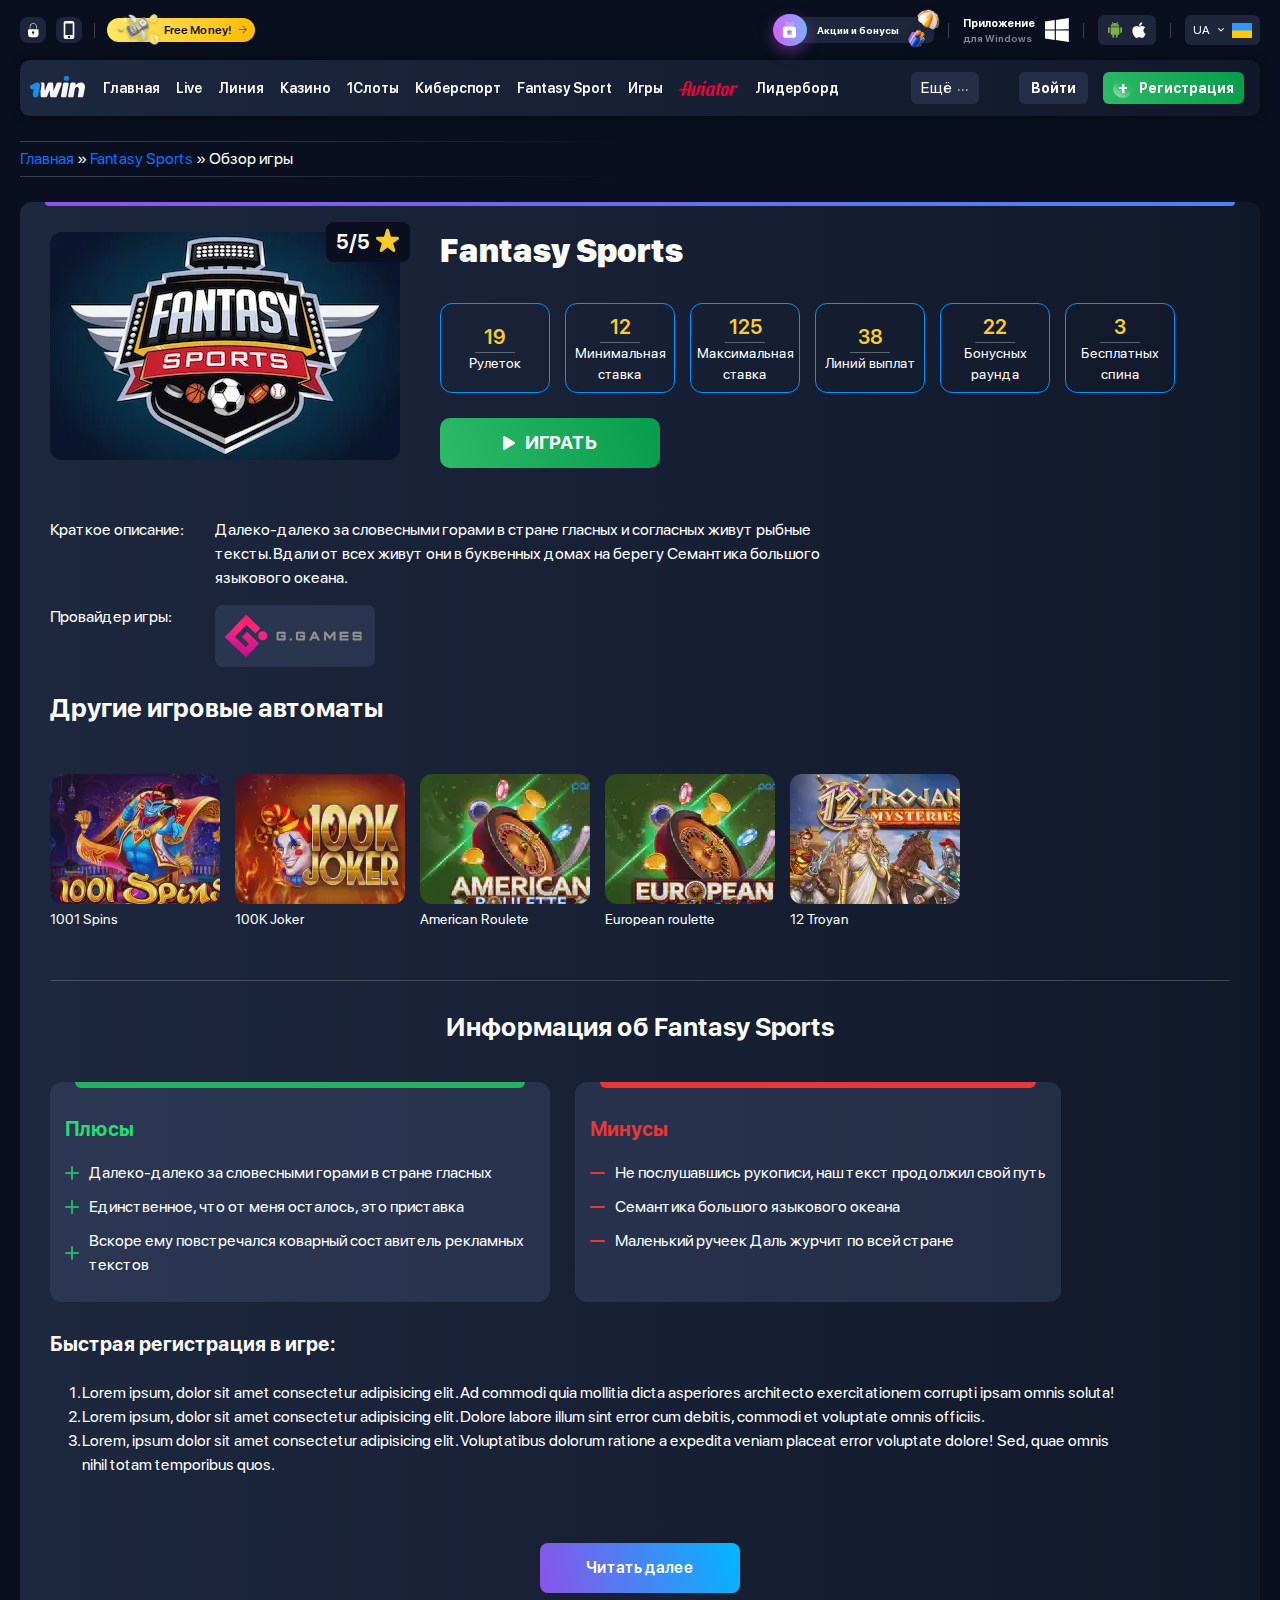
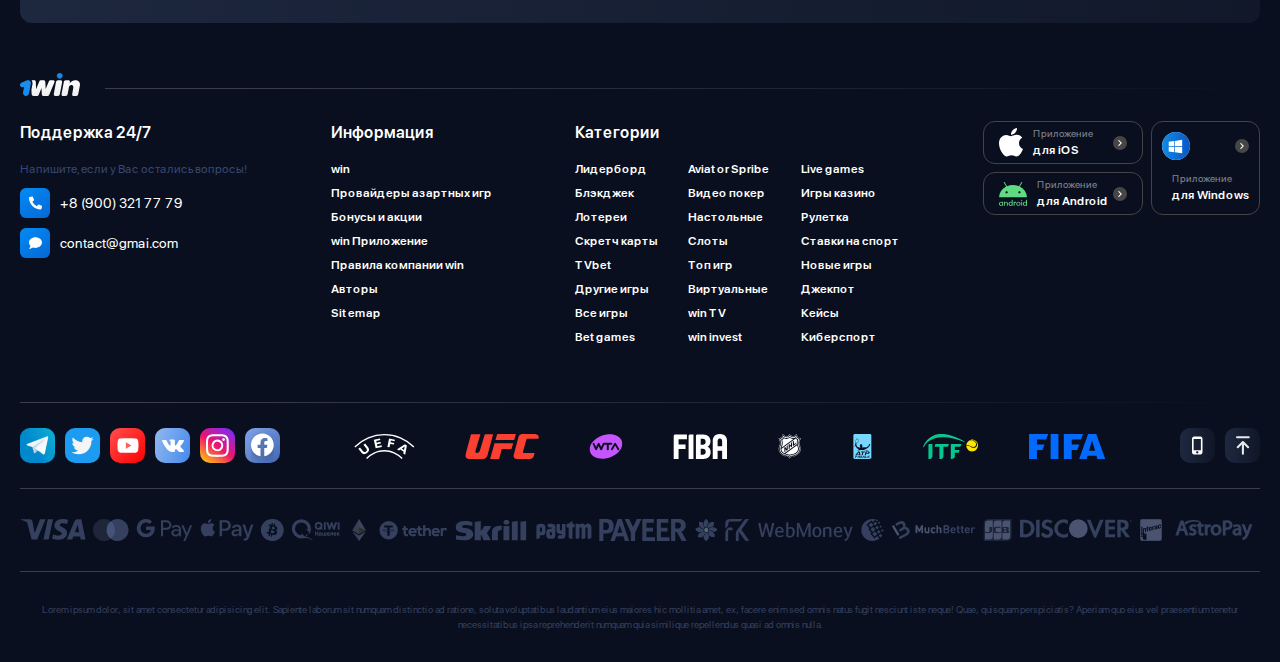
==== commit 774bb74d: "готовая страница обзора игры" ====
--- a/review_game.html
+++ b/review_game.html
@@ -284,14 +284,16 @@
               <div class="rg_offer__feature_separator"></div>
               <div class="rg_offer__feature_title">Бесплатных спина</div>
             </div>
-            <div class="rg_offer__feature">
-              <div class="rg_offer__feature_total">190</div>
-              <div class="rg_offer__feature_separator"></div>
-              <div class="rg_offer__feature_title">Особенностей игры</div>
-            </div>
           </div>
           <!-- ----- -->
-          <a href="#" class="rg_offer__btn">Играть</a>
+          <a href="#" class="rg_offer__btn">
+            <svg width="12" height="14" viewBox="0 0 12 14" fill="none" xmlns="http://www.w3.org/2000/svg">
+              <path
+                d="M1.80741 13.8051C1.41235 14.0498 1.01254 14.0641 0.607999 13.848C0.203456 13.6319 0.000790123 13.2976 0 12.8451V1.1555C0 0.703732 0.202666 0.369422 0.607999 0.152572C1.01333 -0.064278 1.41314 -0.0499718 1.80741 0.19549L11.4667 6.04027C11.8222 6.26615 12 6.58616 12 7.00028C12 7.4144 11.8222 7.73441 11.4667 7.96029L1.80741 13.8051Z"
+                fill="white" />
+            </svg>
+            <span>Играть</span>
+          </a>
         </div>
       </div>
       <!-- ============================= -->
@@ -353,6 +355,46 @@
       <div class="rg_info info">
         <h2 class="info__title">Информация об Fantasy Sports</h2>
 
+        <div class="rg_plus_minus">
+          <div class="rg_block rg_plus">
+            <h3 class="rg_block__title">Плюсы</h3>
+
+            <div class="rg_block__items">
+              <div class="rg_block__item">
+                <img class="rg_block__item_icon" src="./img/review_game/plus_icon.svg" alt="plus icon">
+                <span>Далеко-далеко за словесными горами в стране гласных</span>
+              </div>
+              <div class="rg_block__item">
+                <img class="rg_block__item_icon" src="./img/review_game/plus_icon.svg" alt="plus icon">
+                <span>Единственное, что от меня осталось, это приставка</span>
+              </div>
+              <div class="rg_block__item">
+                <img class="rg_block__item_icon" src="./img/review_game/plus_icon.svg" alt="plus icon">
+                <span>Вскоре ему повстречался коварный составитель рекламных текстов</span>
+              </div>
+            </div>
+          </div>
+          <!-- ----- -->
+          <div class="rg_block rg_minus">
+            <h3 class="rg_block__title">Минусы</h3>
+
+            <div class="rg_block__items">
+              <div class="rg_block__item">
+                <img class="rg_block__item_icon" src="./img/review_game/minus_icon.svg" alt="minus icon">
+                <span>Не послушавшись рукописи, наш текст продолжил свой путь</span>
+              </div>
+              <div class="rg_block__item">
+                <img class="rg_block__item_icon" src="./img/review_game/minus_icon.svg" alt="minus icon">
+                <span>Семантика большого языкового океана</span>
+              </div>
+              <div class="rg_block__item">
+                <img class="rg_block__item_icon" src="./img/review_game/minus_icon.svg" alt="minus icon">
+                <span>Маленький ручеек Даль журчит по всей стране</span>
+              </div>
+            </div>
+          </div>
+        </div>
+
         <svg class="info__hide_btn" xmlns="http://www.w3.org/2000/svg" viewBox="0 0 320 512" aria-hidden="true"
           icon="angle-down" aria-label="кнопка свернуть раздел">
           <path
@@ -362,54 +404,75 @@
         <div class="info__visible">
           <div class="info__row">
             <div class="info__wrap">
-              <h2>Лицензионное онлайн казино Украины</h2>
-
-              <table class="check">
-                <tbody>
-                  <tr>
-                    <td>Минимальный депозит:</td>
-                    <td>50 грн</td>
-                  </tr>
-                  <tr>
-                    <td>Минимальный вывод:</td>
-                    <td>1 грн</td>
-                  </tr>
-                  <tr>
-                    <td>Минимальная ставка:</td>
-                    <td>5 грн</td>
-                  </tr>
-                  <tr>
-                    <td>Средняя маржа:</td>
-                    <td>7-6%</td>
-                  </tr>
-                  <tr>
-                    <td>Видеотрансляция матчей:</td>
-                    <td>Есть</td>
-                  </tr>
-                  <tr>
-                    <td>Онлайн-чат поддержки:</td>
-                    <td>Есть</td>
-                  </tr>
-                  <tr>
-                    <td>Мобильная версия:</td>
-                    <td>Android и iOS</td>
-                  </tr>
-                  <tr>
-                    <td>Год основания:</td>
-                    <td>2016</td>
-                  </tr>
-                  <tr>
-                    <td>Лицензия:</td>
-                    <td>Кюрасао</td>
-                  </tr>
-                </tbody>
-              </table>
+              <h3>Быстрая регистрация в игре:</h3>
+              <ol>
+                <li>Lorem ipsum, dolor sit amet consectetur adipisicing elit. Ad commodi quia mollitia dicta
+                  asperiores architecto exercitationem corrupti ipsam omnis soluta!</li>
+                <li>Lorem ipsum, dolor sit amet consectetur adipisicing elit. Dolore labore illum sint error cum
+                  debitis, commodi et voluptate omnis officiis.</li>
+                <li>Lorem, ipsum dolor sit amet consectetur adipisicing elit. Voluptatibus dolorum ratione a
+                  expedita veniam placeat error voluptate dolore! Sed, quae omnis nihil totam temporibus quos.
+                </li>
+              </ol>
             </div>
           </div>
-          <h2>Информация об онлайн-казино Украина</h2>
         </div>
         <button class="info__open_btn gradient_btn" aria-label="кнопка читать далее">Читать далее</button>
         <div class="info__hidden sr-only">
+          <table class="check">
+            <tbody>
+              <tr>
+                <td>Минимальный депозит:</td>
+                <td>50 грн</td>
+              </tr>
+              <tr>
+                <td>Минимальный вывод:</td>
+                <td>1 грн</td>
+              </tr>
+              <tr>
+                <td>Минимальная ставка:</td>
+                <td>5 грн</td>
+              </tr>
+              <tr>
+                <td>Средняя маржа:</td>
+                <td>7-6%</td>
+              </tr>
+              <tr>
+                <td>Видеотрансляция матчей:</td>
+                <td>Есть</td>
+              </tr>
+              <tr>
+                <td>Онлайн-чат поддержки:</td>
+                <td>Есть</td>
+              </tr>
+              <tr>
+                <td>Мобильная версия:</td>
+                <td>Android и iOS</td>
+              </tr>
+              <tr>
+                <td>Год основания:</td>
+                <td>2016</td>
+              </tr>
+              <tr>
+                <td>Лицензия:</td>
+                <td>Кюрасао</td>
+              </tr>
+            </tbody>
+          </table>
+
+          <h2>Далеко-далеко за словесными горами в стране.</h2>
+
+          <p>В <a title="казино на реальные деньги" href="#">онлайн-казино</a> ты найдёшь тысячи
+            игровых автоматов:</p>
+          <ul>
+            <li>Lorem ipsum dolor sit amet consectetur adipisicing elit. Consequatur libero porro eum!</li>
+            <li>Lorem ipsum, dolor sit amet consectetur adipisicing elit. Rerum facere voluptatem aliquid ea.
+              Exercitationem molestiae facilis vitae dignissimos eaque, quam non explicabo corporis
+              consectetur dolore, maiores eius rem. Aliquid, optio?</li>
+          </ul>
+
+          <h2>Далеко-далеко за словесными горами.</h2>
+
           <p>Lorem ipsum dolor sit amet consectetur adipisicing elit. Error delectus adipisci culpa molestias a
             quidem esse, explicabo eveniet deserunt nostrum repellat iste voluptas neque, excepturi dicta
             eligendi illo, beatae necessitatibus aliquam? Dolorum corporis omnis, tenetur animi quod provident
@@ -417,7 +480,8 @@
             hic temporibus, laborum commodi ratione quos? Ipsum earum hic excepturi voluptas! Fugiat esse qui
             delectus aliquam alias saepe aspernatur, itaque necessitatibus perferendis hic minima. Nobis
             assumenda laborum sed quidem!</p>
-          <h3>1 vin казино Украина – выиграть легко!</h3>
+
+          <h3>Далеко-далеко за словесными горами в стране.</h3>
           <p>Lorem ipsum dolor sit amet consectetur, adipisicing elit. Exercitationem atque ex, commodi odio
             necessitatibus laudantium dolores. Illo vitae officia ullam a error voluptatem in maxime. Amet,
             vitae doloremque. Eligendi voluptates quasi voluptas eveniet provident? Beatae omnis quam sint
@@ -426,25 +490,6 @@
             quod temporibus sed accusantium vel! Nisi laudantium adipisci et quod temporibus harum dolores,
             consectetur, facere eaque laborum eveniet accusamus reiciendis veniam facilis. Tempore eaque atque
             pariatur.</p>
-          <h3>Быстрая регистрация в казино Украина:</h3>
-          <ol>
-            <li>Lorem ipsum, dolor sit amet consectetur adipisicing elit. Ad commodi quia mollitia dicta
-              asperiores architecto exercitationem corrupti ipsam omnis soluta!</li>
-            <li>Lorem ipsum, dolor sit amet consectetur adipisicing elit. Dolore labore illum sint error cum
-              debitis, commodi et voluptate omnis officiis.</li>
-            <li>Lorem, ipsum dolor sit amet consectetur adipisicing elit. Voluptatibus dolorum ratione a
-              expedita veniam placeat error voluptate dolore! Sed, quae omnis nihil totam temporibus quos.
-            </li>
-          </ol>
-          <h2>Популярные слоты онлайн казино Украина</h2>
-          <p>В <a title="казино на реальные деньги" href="#">онлайн-казино</a> ты найдёшь тысячи
-            игровых автоматов:</p>
-          <ul>
-            <li>Lorem ipsum dolor sit amet consectetur adipisicing elit. Consequatur libero porro eum!</li>
-            <li>Lorem ipsum, dolor sit amet consectetur adipisicing elit. Rerum facere voluptatem aliquid ea.
-              Exercitationem molestiae facilis vitae dignissimos eaque, quam non explicabo corporis
-              consectetur dolore, maiores eius rem. Aliquid, optio?</li>
-          </ul>
 
           <section class="faq_section">
             <h2>FAQ</h2>
--- a/css/style.min.css
+++ b/css/style.min.css
@@ -1 +1 @@
-body{background:#090f1e;color:#fff;font-family:"San Francisco Pro";padding:0 20px}body::-webkit-scrollbar{background-color:rgba(0,0,0,0);width:7px}body::-webkit-scrollbar-thumb{background:#555;border-radius:8px}.sr-only,.fa-sr-only{position:absolute;width:1px;height:1px;padding:0;margin:-1px;overflow:hidden;clip:rect(0, 0, 0, 0);white-space:nowrap;border-width:0}.control_btn{display:-webkit-box;display:-ms-flexbox;display:flex;text-decoration:none;background-color:rgba(78,93,134,.3);padding:4px;-webkit-box-align:center;-ms-flex-align:center;align-items:center;-webkit-box-pack:center;-ms-flex-pack:center;justify-content:center;border-radius:8px;-webkit-transition:.2s;-o-transition:.2s;transition:.2s}.control_btn:hover{background-color:rgba(78,93,134,.4)}.control_btn svg{height:18px;width:18px;fill:#fff}.control_btn svg path{fill:#fff}a{text-decoration:none}.select_lang{cursor:pointer;position:relative;height:100%}.select_lang li{list-style:none;width:100%;display:-webkit-box;display:-ms-flexbox;display:flex;-webkit-box-pack:center;-ms-flex-pack:center;justify-content:center;-webkit-transition:.2s;-o-transition:.2s;transition:.2s;padding:8px 0}.select_lang li:hover{background-color:#e4e4e4}.select_lang .select_lang__content{background-color:#fff;display:-webkit-box;display:-ms-flexbox;display:flex;-webkit-box-orient:vertical;-webkit-box-direction:normal;-ms-flex-direction:column;flex-direction:column;-webkit-box-align:center;-ms-flex-align:center;align-items:center;width:80px;border-radius:8px;padding:10px 0;position:absolute;display:none;-webkit-transform:translateX(-8px);-ms-transform:translateX(-8px);transform:translateX(-8px);overflow:hidden}.select_lang .select_lang__content span{text-transform:uppercase;font-size:14px;display:inline-block;width:22px;color:#090f1e;margin-right:3px}.select_lang .select_lang__content img{width:22px}.select_lang .select_lang__title{background-color:rgba(78,93,134,.3);padding:0px 8px;height:30px;border-radius:6px;display:-webkit-box;display:-ms-flexbox;display:flex;-webkit-box-align:center;-ms-flex-align:center;align-items:center;-webkit-box-pack:justify;-ms-flex-pack:justify;justify-content:space-between;-webkit-transition:.3s;-o-transition:.3s;transition:.3s}.select_lang .select_lang__title:hover{background-color:rgba(78,93,134,.4)}.select_lang .select_lang__title span{text-transform:uppercase;font-size:12px}.select_lang .select_lang__title svg{width:6px;fill:#fff;margin:0 8px;-webkit-transition:.3s;-o-transition:.3s;transition:.3s}.select_lang .select_lang__title img{max-width:20px}.select_lang__active .select_lang__content{display:-webkit-box;display:-ms-flexbox;display:flex}.select_lang__active .select_lang__title svg{-webkit-transform:rotate(180deg);-ms-transform:rotate(180deg);transform:rotate(180deg)}.btn{display:-webkit-box;display:-ms-flexbox;display:flex;-webkit-box-align:center;-ms-flex-align:center;align-items:center;-webkit-box-pack:center;-ms-flex-pack:center;justify-content:center;text-decoration:none;color:#fff}.new_label{display:inline-block;background:-o-linear-gradient(350deg, rgb(127, 102, 210) 0%, rgb(84, 132, 242) 100%);background:linear-gradient(-260deg, rgb(127, 102, 210) 0%, rgb(84, 132, 242) 100%);text-transform:uppercase;font-size:10px;border-radius:10px;padding:1px 5px;font-weight:600;color:#fff}.btn{display:-webkit-box;display:-ms-flexbox;display:flex;-webkit-box-align:center;-ms-flex-align:center;align-items:center;-webkit-box-pack:center;-ms-flex-pack:center;justify-content:center;color:#fff}.btn_dark{background-color:rgba(78,93,134,.3);border-radius:6px;font-size:14px;-webkit-transition:.2s;-o-transition:.2s;transition:.2s}.btn_dark:hover{color:#fff;background-color:#1f2747}.section{border-radius:12px;background:-webkit-gradient(linear, left top, right top, from(#1D273E), to(#11182A));background:-o-linear-gradient(left, #1D273E, #11182A);background:linear-gradient(to right, #1D273E, #11182A);padding:30px;margin-top:25px;position:relative}.section::before{content:"";display:block;background-image:-webkit-gradient(linear, left top, right top, from(#8d53e9), to(#00b7ff));background-image:-o-linear-gradient(left, #8d53e9, #00b7ff);background-image:linear-gradient(90deg, #8d53e9, #00b7ff);position:absolute;top:0;left:25px;right:25px;height:4px;border-bottom-left-radius:100px;border-bottom-right-radius:100px;background-size:200% auto}.gradient_btn{background-image:-o-linear-gradient(195deg, #00b7ff, #8d53e9);background-image:linear-gradient(255deg, #00b7ff, #8d53e9);display:-webkit-box;display:-ms-flexbox;display:flex;-webkit-box-align:center;-ms-flex-align:center;align-items:center;-webkit-box-pack:center;-ms-flex-pack:center;justify-content:center;color:#fff;border:none;padding:4px 10px;border-radius:8px;font-weight:600;position:relative;z-index:2;text-decoration:none}.gradient_btn:hover{color:#fff}.gradient_btn:hover::before{opacity:1}.gradient_btn::before{content:"";position:absolute;display:inline-block;width:100%;height:100%;border-radius:8px;z-index:-1;background-image:-o-linear-gradient(195deg, #3445e2, #9217e4);background-image:linear-gradient(255deg, #3445e2, #9217e4);opacity:0;-webkit-transition:.3s;-o-transition:.3s;transition:.3s}.faq_section h2{text-align:center}.faq_section .faq_section__item{position:relative;border-radius:8px;-webkit-box-shadow:0 0 5px #0095ff;box-shadow:0 0 5px #0095ff;margin-bottom:20px}.faq_section .faq_section__item_title{display:-webkit-box;display:-ms-flexbox;display:flex;-webkit-box-pack:justify;-ms-flex-pack:justify;justify-content:space-between;-webkit-box-align:center;-ms-flex-align:center;align-items:center;background:rgba(78,93,134,.3);padding:15px;border-radius:8px;cursor:pointer;-webkit-box-shadow:0 0 5px #0095ff;box-shadow:0 0 5px #0095ff;position:relative}.faq_section .faq_section__item_title h4{margin:0;padding:0;font-weight:600;font-size:18px;max-width:80%}.faq_section .faq_section__item_plus{-webkit-transform:translateY(-65%);-ms-transform:translateY(-65%);transform:translateY(-65%);position:absolute;top:50%;right:0px}.faq_section .faq_section__item_plus span{display:inline-block;height:3px;width:20px;-webkit-transition:.2s;-o-transition:.2s;transition:.2s;background-color:#aadcff}.faq_section .faq_section__item_plus span:last-child{-webkit-transform:translateX(-23px) rotate(90deg);-ms-transform:translateX(-23px) rotate(90deg);transform:translateX(-23px) rotate(90deg)}.faq_section .faq_section__item_content{max-height:0;overflow:hidden;-webkit-transition:.3s;-o-transition:.3s;transition:.3s}.faq_section .active .faq_section__item_content{max-height:999px;padding:20px}.faq_section .active .faq_section__item_plus span:last-child{-webkit-transform:translateX(-23px) rotate(0deg);-ms-transform:translateX(-23px) rotate(0deg);transform:translateX(-23px) rotate(0deg)}.front_page .faq_section .faq_section__items{display:-webkit-box;display:-ms-flexbox;display:flex;-webkit-box-orient:vertical;-webkit-box-direction:normal;-ms-flex-direction:column;flex-direction:column;-webkit-box-align:center;-ms-flex-align:center;align-items:center}.front_page .faq_section .faq_section__item{width:70%}.dashbords{display:-webkit-box;display:-ms-flexbox;display:flex;width:100%}.dashbords .dashbord:first-child::before{background-image:-webkit-gradient(linear, left top, right top, from(#ff4edf), to(#ff2958));background-image:-o-linear-gradient(left, #ff4edf, #ff2958);background-image:linear-gradient(90deg, #ff4edf, #ff2958)}.dashbords .dashbord:last-child{margin-left:25px}.dashbords .dashbord:last-child::before{background-image:-webkit-gradient(linear, left top, right top, from(#00b7ff), color-stop(50%, #c700ff), to(#fb0));background-image:-o-linear-gradient(left, #00b7ff, #c700ff 50%, #fb0);background-image:linear-gradient(90deg, #00b7ff, #c700ff 50%, #fb0)}.dashbord__mob_btn{display:-webkit-box;display:-ms-flexbox;display:flex;-webkit-box-align:center;-ms-flex-align:center;align-items:center;-webkit-box-pack:center;-ms-flex-pack:center;justify-content:center;position:absolute;height:100px;width:100%;background:-webkit-gradient(linear, left bottom, left top, from(rgba(0, 149, 255, 0.8274509804)), to(transparent));background:-o-linear-gradient(bottom, rgba(0, 149, 255, 0.8274509804), transparent);background:linear-gradient(to top, rgba(0, 149, 255, 0.8274509804), transparent);bottom:0;left:0;-webkit-animation:dashbordBtn .8s cubic-bezier(0.4, 0, 1, 1) infinite alternate;animation:dashbordBtn .8s cubic-bezier(0.4, 0, 1, 1) infinite alternate;display:none}.dashbord__mob_btn svg{margin-top:30px;fill:#fff;max-width:30px;height:100%}@-webkit-keyframes dashbordBtn{from{-webkit-transform:translateY(0px);transform:translateY(0px)}to{-webkit-transform:translateY(5px);transform:translateY(5px)}}@keyframes dashbordBtn{from{-webkit-transform:translateY(0px);transform:translateY(0px)}to{-webkit-transform:translateY(5px);transform:translateY(5px)}}.dashbord{width:100%;border-radius:12px;overflow:hidden}.dashbord .dashbord__row{display:-webkit-box;display:-ms-flexbox;display:flex;-webkit-box-pack:justify;-ms-flex-pack:justify;justify-content:space-between;-webkit-box-align:center;-ms-flex-align:center;align-items:center}.dashbord .dashbord__row .dashbord__title{font-size:18px;font-weight:700;margin:0;padding:0;display:inline-block}.dashbord .dashbord__row .dashbord__count{font-size:14px;color:rgba(255,255,255,.5);margin-left:10px}.dashbord .dashbord__row .dashbord__all_btn{font-size:14px;color:#0095ff}.dashbord .dashbord__grid{display:grid;grid-template-columns:repeat(4, 1fr);grid-template-rows:repeat(3, 1fr);gap:15px;margin-top:25px}.dashbord .dashbord__grid a{display:inline-block;max-width:210px;max-height:150px;height:100%;-o-object-fit:contain;object-fit:contain;overflow:hidden;border-radius:16px;aspect-ratio:16/11}.dashbord .dashbord__grid a:hover img{-webkit-transform:scale(1.1);-ms-transform:scale(1.1);transform:scale(1.1)}.dashbord .dashbord__grid img{max-width:100%;-webkit-transition:.8s;-o-transition:.8s;transition:.8s}.separator_gradient{height:1px;width:100%;background:-webkit-gradient(linear, left top, right top, color-stop(9.92%, hsla(0, 0%, 100%, 0.2)), to(transparent));background:-o-linear-gradient(left, hsla(0, 0%, 100%, 0.2) 9.92%, transparent);background:linear-gradient(90deg, hsla(0, 0%, 100%, 0.2) 9.92%, transparent)}.burger_btn{display:block;position:relative;width:30px;height:20px;position:relative;z-index:3;margin-left:20px;display:none}.burger_btn span{position:absolute;background-color:#fff;position:absolute;left:0;width:100%;height:2px;top:9px;-webkit-transition:all .3s ease 0s;-o-transition:all .3s ease 0s;transition:all .3s ease 0s}.burger_btn::before,.burger_btn::after{content:"";background-color:#fff;position:absolute;width:100%;height:2px;left:0;-webkit-transition:all .3s ease 0s;-o-transition:all .3s ease 0s;transition:all .3s ease 0s}.burger_btn::before{top:0}.burger_btn::after{bottom:0}.burger_active span{-webkit-transform:scale(0);-ms-transform:scale(0);transform:scale(0)}.burger_active::before{-webkit-transform:rotate(45deg);-ms-transform:rotate(45deg);transform:rotate(45deg);top:9px}.burger_active::after{-webkit-transform:rotate(-45deg);-ms-transform:rotate(-45deg);transform:rotate(-45deg);bottom:9px}.search_input{margin-bottom:20px;display:-webkit-box;display:-ms-flexbox;display:flex;-webkit-box-align:center;-ms-flex-align:center;align-items:center;display:none;border:1px solid #304066;border-radius:6px}.search_input button{border:none;outline:none;background:#1d273e;width:15%;height:100%;border-top-right-radius:6px;border-bottom-right-radius:6px;border-left:1px solid #304066}.search_input input{color:#fff;background:#1d273e;display:inline-block;width:100%;height:40px;-webkit-appearance:none;-moz-appearance:none;appearance:none;border:none;outline:none;border-top-left-radius:6px;border-bottom-left-radius:6px;padding:0 10px}.search_input input::-webkit-input-placeholder{color:#bebebe}.search_input input::-moz-placeholder{color:#bebebe}.search_input input:-ms-input-placeholder{color:#bebebe}.search_input input::-ms-input-placeholder{color:#bebebe}.search_input input::placeholder{color:#bebebe}.search_input__error{outline:2px solid tomato}.search_input__focus{outline:2px solid #0095ff}.search_input>input::-ms-clear{display:none;width:0;height:0}.search_input>input::-ms-reveal{display:none;width:0;height:0}.search_input>input::-webkit-search-decoration,.search_input>input::-webkit-search-cancel-button,.search_input>input::-webkit-search-results-button,.search_input>input::-webkit-search-results-decoration{display:none}.front_page .search_input{margin-bottom:35px}#not_found{display:-webkit-box;display:-ms-flexbox;display:flex;-webkit-box-orient:vertical;-webkit-box-direction:normal;-ms-flex-direction:column;flex-direction:column;-webkit-box-align:center;-ms-flex-align:center;align-items:center}#not_found img{max-width:100%}#not_found h1{font-weight:900}#not_found .gradient_btn{margin:20px 0;padding:10px 30px}.breadcrumbs{margin:25px 0}.breadcrumbs .separator_gradient{width:50%}.breadcrumbs .breadcrumbs__row{padding:0;margin:0}.breadcrumbs .breadcrumbs__row li{display:inline-block;list-style:none}.breadcrumbs .separator_gradient:first-child{margin-bottom:5px}.breadcrumbs .separator_gradient:last-child{margin-top:5px}.breadcrumbs .breadcrumbs__link:hover{text-decoration:underline}.rating .rating__summary{display:-webkit-box;display:-ms-flexbox;display:flex;-webkit-box-orient:vertical;-webkit-box-direction:normal;-ms-flex-direction:column;flex-direction:column;row-gap:20px;border-bottom:2px solid #0095ff;padding-bottom:25px}.rating .rating__row,.rating .rating__total{display:-webkit-box;display:-ms-flexbox;display:flex;-webkit-column-gap:25px;-moz-column-gap:25px;column-gap:25px}.rating .rating__row_wrap{display:-webkit-box;display:-ms-flexbox;display:flex;-webkit-column-gap:25px;-moz-column-gap:25px;column-gap:25px}.rating .rating__total{margin-top:25px}.rating .rating__total .rating__title{font-weight:500;font-size:22px;line-height:1;color:#fff}.rating .rating__total .rating__total_count{color:#fff;font-size:22px;line-height:1;font-weight:500;color:#fff}.rating .rating__title{width:100%}.rating .rating__stars_container{display:-webkit-box;display:-ms-flexbox;display:flex;-webkit-column-gap:10px;-moz-column-gap:10px;column-gap:10px;margin-left:15px}.rating .rating__star{width:17px;height:17px;background:url("../img/star_fill.svg") 0 0/100% no-repeat}.rating .rating__star[empty]{background-image:url("../img/star_empty.svg")}.rating .rating__total_count{color:#929292}.rating .rating__total .rating__stars_container{margin-left:0;-webkit-transform:translateX(-11px);-ms-transform:translateX(-11px);transform:translateX(-11px)}#modals{position:fixed;top:0;left:0;width:100%;height:100vh;z-index:100;background:rgba(23,22,43,.76);display:-webkit-box;display:-ms-flexbox;display:flex;-webkit-box-align:center;-ms-flex-align:center;align-items:center;-webkit-box-pack:center;-ms-flex-pack:center;justify-content:center;display:none}#modals[active]{display:-webkit-box;display:-ms-flexbox;display:flex}.start_popup{background:-webkit-gradient(linear, left top, right top, from(rgb(78, 55, 131)), to(rgb(33, 49, 95)));background:-o-linear-gradient(left, rgb(78, 55, 131), rgb(33, 49, 95));background:linear-gradient(90deg, rgb(78, 55, 131), rgb(33, 49, 95));border-radius:20px;padding:35px 25px;position:relative;-webkit-animation:startPopup .8s forwards;animation:startPopup .8s forwards;-webkit-box-shadow:2px 2px 15px rgba(0,0,0,.3);box-shadow:2px 2px 15px rgba(0,0,0,.3);display:none}.start_popup h3{font-size:32px;font-weight:700}.start_popup h2{font-size:36px;font-weight:900;color:#f2d016}.start_popup p{margin-top:15px;font-size:20px;max-width:80%}.start_popup .start_popup__btn{width:100%;height:50px;margin-top:20px}.start_popup .start_popup__close_btn{position:absolute;right:25px;top:25px;width:35px;height:25px;background:none;border:none}.start_popup .start_popup__close_btn:hover::after,.start_popup .start_popup__close_btn:hover::before{background:#0095ff}.start_popup .start_popup__close_btn::after,.start_popup .start_popup__close_btn::before{content:"";position:absolute;top:50%;left:0;width:100%;height:2px;background:#fff;-webkit-transition:.3s;-o-transition:.3s;transition:.3s}.start_popup .start_popup__close_btn::after{-webkit-transform:rotate(-45deg);-ms-transform:rotate(-45deg);transform:rotate(-45deg)}.start_popup .start_popup__close_btn::before{-webkit-transform:rotate(45deg);-ms-transform:rotate(45deg);transform:rotate(45deg)}.start_popup .start_popup__bg{position:absolute;right:25%;top:-10%;max-width:140px;width:100%}.start_popup .start_popup__bg img{width:100%;position:absolute;top:0;left:0;z-index:2}.start_popup .start_popup__bg::before{content:"";position:absolute;top:0;left:0;display:block;position:relative;width:140px;height:140px;z-index:-1;isolation:isolate;border-radius:100%;background:-webkit-gradient(linear, left top, right top, from(rgb(29, 154, 185)), to(rgb(151, 34, 247)));background:-o-linear-gradient(left, rgb(29, 154, 185), rgb(151, 34, 247));background:linear-gradient(90deg, rgb(29, 154, 185), rgb(151, 34, 247));-webkit-filter:blur(25px);filter:blur(25px)}.start_popup .start_popup__promocode{width:100%;height:50px;border-radius:8px;background:#1f2b53;position:relative;display:-webkit-box;display:-ms-flexbox;display:flex;-webkit-box-align:center;-ms-flex-align:center;align-items:center;padding:0 15px}.start_popup .start_popup__promocode button{background:none}.start_popup .start_popup__promocode .promocode{margin-left:10px;font-size:18px;color:#75e272}.start_popup .start_popup__promocode[active]{outline:1px solid #23d423}.start_popup .start_popup__promocode_copy{border:none;position:absolute;right:0;padding-right:20px;padding-left:15px;border-left:1px solid #435ba9;height:100%;border-bottom-right-radius:8px;border-top-right-radius:8px;-webkit-transition:.3s;-o-transition:.3s;transition:.3s}.start_popup .start_popup__promocode_copy:hover{background:rgba(0,0,0,.2)}.start_popup .start_popup__promocode_title{color:#506ed1}.start_popup[active]{display:block}@-webkit-keyframes startPopup{from{opacity:0;-webkit-transform:translateY(50%);transform:translateY(50%)}to{opacity:1;-webkit-transform:translateY(0%);transform:translateY(0%)}}@keyframes startPopup{from{opacity:0;-webkit-transform:translateY(50%);transform:translateY(50%)}to{opacity:1;-webkit-transform:translateY(0%);transform:translateY(0%)}}body[stop-scroll]{overflow-y:hidden}#topbar{padding:15px 0;display:-webkit-box;display:-ms-flexbox;display:flex;-webkit-box-pack:justify;-ms-flex-pack:justify;justify-content:space-between;position:relative;z-index:6}#topbar ul{padding:0;margin:0}#topbar .phone_icon{margin-left:10px}#topbar .phone_icon svg{height:18px}#topbar .topbar__controls{display:-webkit-box;display:-ms-flexbox;display:flex;-webkit-box-align:center;-ms-flex-align:center;align-items:center}#topbar .topbar__controls::after{content:"";height:15px;width:1px;background-color:#fff;opacity:.2;margin:0 12px}#topbar .topbar__free_money_btn{display:-webkit-box;display:-ms-flexbox;display:flex;-webkit-box-pack:justify;-ms-flex-pack:justify;justify-content:space-between;-webkit-box-align:center;-ms-flex-align:center;align-items:center;height:24px;background-image:-o-linear-gradient(164.61deg, #ffb800 -4.36%, #fff173 115.87%);background-image:linear-gradient(285.39deg, #ffb800 -4.36%, #fff173 115.87%);border-radius:50px;padding:0 8px;width:100%}#topbar .topbar__free_money_btn span{color:#090f1e;font-size:12px;font-weight:600}#topbar .topbar__free_money_btn img{max-height:40px}#topbar .topbar__free_money_btn svg{fill:#795805;width:8px;margin-left:8px}#topbar .topbar__col{display:-webkit-box;display:-ms-flexbox;display:flex;-webkit-box-align:center;-ms-flex-align:center;align-items:center}#topbar .topbar__bonus_btn{display:-webkit-box;display:-ms-flexbox;display:flex;-webkit-box-align:center;-ms-flex-align:center;align-items:center;background-color:rgba(78,93,134,.3);height:26px;font-size:10px;color:#fff;font-weight:700;border-radius:6px;position:relative;padding-right:35px;-webkit-transition:.2s;-o-transition:.2s;transition:.2s}#topbar .topbar__bonus_btn:hover{background-color:rgba(78,93,134,.4)}#topbar .topbar__bonus_btn svg{width:18px}#topbar .topbar__bonus_btn img{position:absolute;right:0px;top:50%;-webkit-transform:translateY(-50%) translateX(30%);-ms-transform:translateY(-50%) translateX(30%);transform:translateY(-50%) translateX(30%);max-height:62px}#topbar .topbar__bonus_btn_icon{background:-o-linear-gradient(3.63deg, #d062ff 2.96%, #7bb0ff 99.68%),-o-linear-gradient(left, #ed6ea0, #ec8c69);background:linear-gradient(86.37deg, #d062ff 2.96%, #7bb0ff 99.68%),linear-gradient(90deg, #ed6ea0, #ec8c69);-webkit-box-shadow:0 5px 15px rgba(201,85,255,.4);box-shadow:0 5px 15px rgba(201,85,255,.4);border-radius:100%;display:-webkit-box;display:-ms-flexbox;display:flex;-webkit-box-align:center;-ms-flex-align:center;align-items:center;-webkit-box-pack:center;-ms-flex-pack:center;justify-content:center;padding:8px;-webkit-transform:translateX(-10px);-ms-transform:translateX(-10px);transform:translateX(-10px)}#topbar .topbar__applications{display:-webkit-box;display:-ms-flexbox;display:flex;-webkit-box-align:center;-ms-flex-align:center;align-items:center}#topbar .topbar__applications::before{content:"";height:15px;width:1px;background-color:#fff;opacity:.2;margin:0 14px}#topbar .topbar__applications::after{content:"";height:15px;width:1px;background-color:#fff;opacity:.2;margin:0 14px}#topbar .topbar__applications_windows{display:-webkit-box;display:-ms-flexbox;display:flex;-webkit-box-align:center;-ms-flex-align:center;align-items:center;font-size:10px}#topbar .topbar__applications_windows::after{content:"";height:15px;width:1px;background-color:#fff;opacity:.2;margin:0 14px}#topbar .topbar__applications_windows .topbar__applications_windows_title{display:inline-block;margin-right:10px;line-height:14px}#topbar .topbar__applications_windows .topbar__applications_windows_title b{font-size:11px;font-weight:700}#topbar .topbar__applications_windows .topbar__applications_windows_title span{color:rgba(255,255,255,.5);font-weight:600}#topbar .topbar__applications_windows svg{width:24px}#topbar .topbar__applications_windows svg path{-webkit-transition:.2s;-o-transition:.2s;transition:.2s}#topbar .topbar__applications_windows svg:hover path{fill:#e4e4e4}#topbar .topbar__applications_phones{display:-webkit-box;display:-ms-flexbox;display:flex;-webkit-box-align:center;-ms-flex-align:center;align-items:center;background-color:rgba(78,93,134,.3);display:flex;align-items:center;-webkit-box-pack:center;-ms-flex-pack:center;justify-content:center;border-radius:6px;padding:0px 10px;height:30px}#topbar .topbar__applications_phones .app_phone_apple{margin-left:10px}#topbar .topbar__applications_phones a{display:-webkit-box;display:-ms-flexbox;display:flex;-webkit-box-align:center;-ms-flex-align:center;align-items:center}#topbar .topbar__applications_phones svg{width:14px}#topbar ul{margin-top:5px}#header{display:-webkit-box;display:-ms-flexbox;display:flex;-webkit-box-align:center;-ms-flex-align:center;align-items:center;border-radius:10px;background:-webkit-gradient(linear, left top, right top, from(#1D273E), to(#11182A));background:-o-linear-gradient(left, #1D273E, #11182A);background:linear-gradient(to right, #1D273E, #11182A);padding:0 10px;height:56px;position:sticky;top:0;z-index:5;-webkit-box-shadow:0 0 10px rgba(0,0,0,.5);box-shadow:0 0 10px rgba(0,0,0,.5)}#header ul{padding:0;margin:0}#header .logotype__mob_separator{display:inline-block;background:-webkit-gradient(linear, left top, right top, color-stop(9.92%, hsla(0, 0%, 100%, 0.2)), to(transparent));background:-o-linear-gradient(left, hsla(0, 0%, 100%, 0.2) 9.92%, transparent);background:linear-gradient(90deg, hsla(0, 0%, 100%, 0.2) 9.92%, transparent);width:100%;height:1px;display:none}#header .logotype{-webkit-transform:translateY(-10%);-ms-transform:translateY(-10%);transform:translateY(-10%)}#header .logotype img{max-width:80px}#header .logotype .logotype__mob_separator:first-child{-webkit-transform:rotate(180deg);-ms-transform:rotate(180deg);transform:rotate(180deg)}#header .navigation_new{margin-left:5px}#header .btn_login{padding:0px 12px;height:32px;font-weight:700}#header .btn_registration{font-size:14px;font-weight:700;color:#fff;border-radius:6px;height:32px;background-image:-o-linear-gradient(20deg, #31bc69 -8%, #089e4e 96%);background-image:linear-gradient(70deg, #31bc69 -8%, #089e4e 96%);display:-webkit-box;display:-ms-flexbox;display:flex;-webkit-box-align:center;-ms-flex-align:center;align-items:center;padding:0 10px;margin-left:15px;-webkit-transition:.2s;-o-transition:.2s;transition:.2s}#header .btn_registration span{white-space:nowrap}#header .btn_registration:hover{background-image:-o-linear-gradient(20deg, #2ba35b -8%, #0a8543 96%);background-image:linear-gradient(70deg, #2ba35b -8%, #0a8543 96%)}#header .btn_registration__add{background-image:-o-linear-gradient(240deg, hsla(0, 0%, 100%, 0) 25%, hsla(0, 0%, 100%, 0.06) 48%, #fff 133%);background-image:linear-gradient(210deg, hsla(0, 0%, 100%, 0) 25%, hsla(0, 0%, 100%, 0.06) 48%, #fff 133%);display:-webkit-box;display:-ms-flexbox;display:flex;-webkit-box-align:center;-ms-flex-align:center;align-items:center;-webkit-box-pack:center;-ms-flex-pack:center;justify-content:center;padding:3px;border-radius:100%;width:20px;height:20px;font-size:16px;margin-right:6px}#header .navigation{display:-webkit-box;display:-ms-flexbox;display:flex;-webkit-box-align:center;-ms-flex-align:center;align-items:center;-webkit-box-pack:justify;-ms-flex-pack:justify;justify-content:space-between;height:100%;width:95%}#header li{list-style:none;height:100%;display:-webkit-box;display:-ms-flexbox;display:flex;-webkit-box-align:center;-ms-flex-align:center;align-items:center;margin:0 12px}#header li a{height:100%;display:-webkit-box;display:-ms-flexbox;display:flex;-webkit-box-align:center;-ms-flex-align:center;align-items:center}#header .navigation__general{height:100%;margin-left:20px;width:97%;overflow-x:hidden;position:relative}#header .navigation__general a{font-size:14px;font-weight:600;color:#fff}#header .navigation__general img{width:60px}#header .navigation__general .active{position:relative}#header .navigation__general .active a{text-shadow:0 0 10px rgba(0,183,255,.7),0 0 6px rgba(0,149,255,.5),0 0 10px rgba(141,83,233,.7)}#header .navigation__general .active::after{content:"";position:absolute;bottom:0;left:0;display:inline-block;width:100%;height:3px;background-color:#0095ff;opacity:1}#header .navigation__general li{white-space:nowrap;cursor:pointer;position:relative}#header .navigation__general li::after{content:"";position:absolute;bottom:0;left:0;display:inline-block;width:100%;height:3px;background-color:#0095ff;-webkit-transition:.2s;-o-transition:.2s;transition:.2s;opacity:0}#header .navigation__general li:hover a{text-shadow:0 0 10px rgba(0,183,255,.7),0 0 6px rgba(0,149,255,.5),0 0 10px rgba(141,83,233,.7)}#header .navigation__general li:hover::after{opacity:1}#header .navigation__general .dropmenu:hover::after{display:none}#header .navigation__general .dropmenu:hover .dropmenu__content{display:-webkit-box;display:-ms-flexbox;display:flex}#header .navigation__general .dropmenu__title{font-size:14px;font-weight:600}#header .navigation__general .dropmenu__title:hover{text-shadow:0 0 10px rgba(0,183,255,.7),0 0 6px rgba(0,149,255,.5),0 0 10px rgba(141,83,233,.7)}#header .navigation__general .dropmenu__content li a{text-shadow:none}#header .navigation__general .dropmenu__content{position:fixed;top:0;display:-webkit-box;display:-ms-flexbox;display:flex;-webkit-box-orient:vertical;-webkit-box-direction:normal;-ms-flex-direction:column;flex-direction:column;padding:0;margin:0;background-color:#fff;padding:10px 0;border-radius:8px;max-width:150px;width:100%;-webkit-transform:translate(-60%, 0);-ms-transform:translate(-60%, 0);transform:translate(-60%, 0);display:none}#header .navigation__general .dropmenu__content::after{content:"";display:inline-block;width:0;height:0;border-style:solid;border-width:0 10px 7px 10px;border-color:rgba(0,0,0,0) rgba(0,0,0,0) #fff rgba(0,0,0,0);position:absolute;top:0;-webkit-transform:translateY(-90%);-ms-transform:translateY(-90%);transform:translateY(-90%)}#header .navigation__general .dropmenu__content li{width:100%;padding:3px 10px;-webkit-transition:.2s;-o-transition:.2s;transition:.2s}#header .navigation__general .dropmenu__content li:hover{background-color:#e6e6e6}#header .navigation__general .dropmenu__content li:hover a{color:dimgray}#header .navigation__general .dropmenu__content a{font-weight:400;width:100%;font-size:14px;color:dimgray}#header .navigation__general .dropmenu__content:hover li a{text-shadow:none}#header .navigation__general .dropmenu__content:hover li::after{display:none}#header .navigation__general .dropmenu__list li a{text-shadow:none}#header .navigation__general .dropmenu__list{position:absolute;top:0;display:-webkit-box;display:-ms-flexbox;display:flex;-webkit-box-orient:vertical;-webkit-box-direction:normal;-ms-flex-direction:column;flex-direction:column;padding:0;margin:0;background-color:#fff;padding:10px 0;border-radius:8px;margin-top:105%;width:250%;-webkit-transform:translateX(-30%);-ms-transform:translateX(-30%);transform:translateX(-30%);display:none}#header .navigation__general .dropmenu__list::after{content:"";display:inline-block;width:0;height:0;border-style:solid;border-width:0 10px 7px 10px;border-color:rgba(0,0,0,0) rgba(0,0,0,0) #fff rgba(0,0,0,0);position:absolute;top:0;-webkit-transform:translateY(-90%);-ms-transform:translateY(-90%);transform:translateY(-90%)}#header .navigation__general .dropmenu__list li{width:100%;padding:3px 10px;-webkit-transition:.2s;-o-transition:.2s;transition:.2s}#header .navigation__general .dropmenu__list li:hover{background-color:#e6e6e6}#header .navigation__general .dropmenu__list li:hover a{color:dimgray}#header .navigation__general .dropmenu__list a{font-weight:400;width:100%;font-size:14px;color:dimgray}#header .navigation__general .dropmenu__list:hover li a{text-shadow:none}#header .navigation__general .dropmenu__list:hover li::after{display:none}#header .navigation__general .dropmenu__active .dropmenu__list{display:-webkit-box;display:-ms-flexbox;display:flex}#header ul{padding:0;margin:0;display:-webkit-box;display:-ms-flexbox;display:flex;-webkit-box-align:center;-ms-flex-align:center;align-items:center}#header .navigation__buttons{display:-webkit-box;display:-ms-flexbox;display:flex;-webkit-box-align:center;-ms-flex-align:center;align-items:center}#header .navigation__more{height:100%;display:-webkit-box;display:-ms-flexbox;display:flex;-webkit-box-align:center;-ms-flex-align:center;align-items:center;margin-right:40px}#header .navigation__more_title{background-color:#252d47;border-radius:6px;padding:0px 10px;height:32px;display:-webkit-box;display:-ms-flexbox;display:flex;-webkit-box-align:center;-ms-flex-align:center;align-items:center;cursor:pointer;-webkit-transition:.2s;-o-transition:.2s;transition:.2s;opacity:0}#header .navigation__more_title:hover{background-color:rgba(78,93,134,.4)}#header .navigation__more_title span:nth-child(2){color:#b9b9b9;font-size:18px;margin-left:5px}#header .navigation__more_content{position:absolute;top:0;display:-webkit-box;display:-ms-flexbox;display:flex;-webkit-box-orient:vertical;-webkit-box-direction:normal;-ms-flex-direction:column;flex-direction:column;background-color:#fff;-webkit-transform:translateX(-20%);-ms-transform:translateX(-20%);transform:translateX(-20%);border-radius:8px;padding:10px 0;margin-top:55px;width:150px;cursor:pointer;-webkit-transition:.3s;-o-transition:.3s;transition:.3s;display:none}#header .navigation__more_content .dropmenu{position:relative;color:dimgray;font-size:14px}#header .navigation__more_content .dropmenu .dropmenu__content{background:#f5f5f5;display:-webkit-box;display:-ms-flexbox;display:flex;-webkit-box-orient:vertical;-webkit-box-direction:normal;-ms-flex-direction:column;flex-direction:column;position:absolute;-webkit-transform:translateX(-110%);-ms-transform:translateX(-110%);transform:translateX(-110%);top:0;display:none}#header .navigation__more_content .dropmenu:hover .dropmenu__content{display:-webkit-box;display:-ms-flexbox;display:flex}#header .navigation__more_content::after{content:"";display:inline-block;width:0;height:0;border-style:solid;border-width:0 10px 7px 10px;border-color:rgba(0,0,0,0) rgba(0,0,0,0) #fff rgba(0,0,0,0);position:absolute;top:0;-webkit-transform:translateY(-90%);-ms-transform:translateY(-90%);transform:translateY(-90%)}#header .navigation__more_content li{width:100%;padding:5px 10px;-webkit-transition:.2s;-o-transition:.2s;transition:.2s;display:-webkit-box;display:-ms-flexbox;display:flex;-webkit-box-align:center;-ms-flex-align:center;align-items:center;margin-bottom:5px}#header .navigation__more_content li:hover{background-color:#e6e6e6}#header .navigation__more_content li img{width:50%}#header .navigation__more_content li a{width:100%;height:100%;font-size:14px;font-weight:400;color:dimgray}#header .navigation__more_content .new_label{margin-left:5px}#header .navigation__more_content[active]{display:-webkit-box;display:-ms-flexbox;display:flex}#header .navigation__wrap{display:-webkit-box;display:-ms-flexbox;display:flex;height:100%;width:100%;overflow-x:hidden;position:relative}#banners{display:grid;grid-template-columns:3fr 1fr 1fr;gap:25px;padding-top:25px}#banners ul{padding:0;margin:0}#banners .banners__lg,#banners .banners__sm{width:100%;height:100%;position:relative}#banners .banners__lg a,#banners .banners__sm a{display:inline-block;width:100%;height:100%;color:#fff;text-decoration:none}#banners .banners__lg .banners__offer,#banners .banners__sm .banners__offer{position:absolute;top:0;left:0;right:0;bottom:0;width:100%;padding:90px 35px;height:100%;display:-webkit-box;display:-ms-flexbox;display:flex;-webkit-box-orient:vertical;-webkit-box-direction:normal;-ms-flex-direction:column;flex-direction:column;-webkit-box-pack:justify;-ms-flex-pack:justify;justify-content:space-between}#banners .banners__lg picture,#banners .banners__sm picture{width:100%}#banners .banners__lg picture img,#banners .banners__sm picture img{max-width:100%;width:100%}#banners picture img{border-radius:20px}#banners .banners__offer_title{font-size:36px;font-weight:900;white-space:wrap;line-height:105%}#banners .banners__offer_subtitle{max-width:400px;font-size:24px}#banners .banners__btn{display:inline-block;height:50px;max-width:250px;width:100%;background:#fff;border:none;border-radius:10px;font-weight:600}#banners .banners__btn_gold{background-image:-o-linear-gradient(164.61deg, #ffb800 -4.36%, #fff173 115.87%);background-image:linear-gradient(285.39deg, #ffb800 -4.36%, #fff173 115.87%);border-radius:50px;-webkit-box-shadow:0 0 15px rgba(255,241,115,.5);box-shadow:0 0 15px rgba(255,241,115,.5);-webkit-transition:.3s;-o-transition:.3s;transition:.3s}#banners .banners__btn_gold:hover{-webkit-transform:scale(1.05);-ms-transform:scale(1.05);transform:scale(1.05);-webkit-box-shadow:0 0 18px rgba(255,241,115,.7);box-shadow:0 0 18px rgba(255,241,115,.7)}#banners .banners__btn_white{-webkit-transition:.3s;-o-transition:.3s;transition:.3s}#banners .banners__btn_white:hover{background-color:#d8e5fd}#categories{padding-top:25px;display:-webkit-box;display:-ms-flexbox;display:flex;-webkit-box-pack:justify;-ms-flex-pack:justify;justify-content:space-between}#categories ul{padding:0;margin:0}#categories .categories__card{position:relative;width:100%;background:-webkit-gradient(linear, left top, right top, from(#1D273E), to(#11182A));background:-o-linear-gradient(left, #1D273E, #11182A);background:linear-gradient(to right, #1D273E, #11182A);color:#fff;display:-webkit-box;display:-ms-flexbox;display:flex;-webkit-box-align:center;-ms-flex-align:center;align-items:center;-webkit-box-pack:justify;-ms-flex-pack:justify;justify-content:space-between;padding:15px 20px;border-radius:12px;margin-left:20px;-webkit-perspective:1000px;perspective:1000px;-webkit-transform-style:preserve-3d;transform-style:preserve-3d}#categories .categories__card::before{content:"";position:absolute;top:0;left:0;width:100%;height:100%;background:-webkit-gradient(linear, left top, right top, from(#2d3c5e), to(#1b2642));background:-o-linear-gradient(left, #2d3c5e, #1b2642);background:linear-gradient(to right, #2d3c5e, #1b2642);z-index:1;opacity:0;border-radius:12px;-webkit-transition:.2s;-o-transition:.2s;transition:.2s}#categories .categories__card:hover{color:#fff}#categories .categories__card:hover img{-webkit-transform:translateZ(10px) rotateZ(-10deg);transform:translateZ(10px) rotateZ(-10deg)}#categories .categories__card:hover::before{opacity:1}#categories .categories__card .categories__card_wrap,#categories .categories__card .categories__card_img{position:relative;z-index:2}#categories .categories__card img{max-width:52px;-webkit-transition:.3s;-o-transition:.3s;transition:.3s}#categories .categories__card_title{font-size:24px;font-weight:600}#categories .categories__card:nth-child(1){margin:0}.info{position:relative}.info .info__visible h2:nth-child(1),.info .info__visible h3:nth-child(1){margin:0}.info .info__open_btn{margin:0 auto;margin-top:50px}.info h2{color:#fff;font-size:28px;font-weight:700;margin:20px 0}.info h3{font-weight:700;color:#fff;font-size:22px;margin:20px 0}.info p{padding:0;margin:0}.info a{text-decoration:none;color:#0095ff}.info ul{margin-top:5px}.info ul li{list-style:circle}.info table{border-collapse:collapse;margin:20px 0}.info td{border:1px solid #818181;padding:6px 10px}.info .check tr>td:nth-child(1)::before{content:"";vertical-align:middle;width:18px;height:18px;display:inline-block;margin-right:10px;background:url("../img/checkbox.svg") 0 0/cover no-repeat}.info .info__hide_btn{display:none;fill:#0095ff;width:30px;position:absolute;right:30px;top:30px;cursor:pointer;-webkit-transform:rotate(180deg);-ms-transform:rotate(180deg);transform:rotate(180deg);-webkit-transition:.2s;-o-transition:.2s;transition:.2s}.info .info__hide_btn:hover{fill:#046bb4}.info .faq_section h2{margin-top:40px}.info .info__row{display:-webkit-box;display:-ms-flexbox;display:flex;-webkit-box-align:center;-ms-flex-align:center;align-items:center;-webkit-box-pack:justify;-ms-flex-pack:justify;justify-content:space-between;padding-right:100px}.info .info__rating{margin-top:25px}.info__active .info__hide_btn{display:block}.info__active .info__open_btn{display:none}.info__active .info__hidden{display:block}#action{display:-webkit-box;display:-ms-flexbox;display:flex;-webkit-box-pack:justify;-ms-flex-pack:justify;justify-content:space-between;-webkit-box-align:center;-ms-flex-align:center;align-items:center;position:relative;padding-top:40px;padding-bottom:40px}#action .action__title{font-size:26px;font-weight:900}#action .action__bg{position:absolute;background:url("../img/banners/poker_banner.png") bottom center/30% no-repeat;width:100%;height:100%;top:0;left:0;border-radius:12px}#footer{margin-top:50px}#footer .footer__logo_row{display:-webkit-box;display:-ms-flexbox;display:flex;-webkit-box-align:center;-ms-flex-align:center;align-items:center;margin-bottom:25px}#footer .footer__logo_row span{display:inline-block;height:1px;background:-webkit-gradient(linear, left top, right top, color-stop(9.92%, hsla(0, 0%, 100%, 0.2)), to(transparent));background:-o-linear-gradient(left, hsla(0, 0%, 100%, 0.2) 9.92%, transparent);background:linear-gradient(90deg, hsla(0, 0%, 100%, 0.2) 9.92%, transparent);-webkit-box-flex:1;-ms-flex-positive:1;flex-grow:1;-webkit-transform:translateY(4px);-ms-transform:translateY(4px);transform:translateY(4px);margin-left:25px}#footer .footer__logotype{max-width:60px}#footer .footer__support_icon svg{max-width:13px;fill:#fff}#footer .icon_apple svg{width:24px;fill:#fff}#footer .icon_android svg{width:28px}#footer .icon_windows svg{width:28px}#footer .footer__app_arrow{width:14px;height:14px;display:-webkit-box;display:-ms-flexbox;display:flex;-webkit-box-align:center;-ms-flex-align:center;align-items:center;-webkit-box-pack:center;-ms-flex-pack:center;justify-content:center;background-color:#464646;border-radius:100%}#footer .footer__app_arrow svg{fill:#fff;-webkit-transform:rotate(-90deg);-ms-transform:rotate(-90deg);transform:rotate(-90deg);max-width:6px}#footer .footer__row{display:-webkit-box;display:-ms-flexbox;display:flex;-webkit-box-pack:justify;-ms-flex-pack:justify;justify-content:space-between}#footer .footer__col_title{font-size:16px;color:#fff;margin-bottom:15px;font-weight:600}#footer .footer__support_subtitle{color:#384872;font-size:12px}#footer .footer__support_icon{width:30px;height:30px;border-radius:6px;background-image:-o-linear-gradient(306deg, #0095ff -27%, #0855c4 151%, #0855c4 0);background-image:linear-gradient(144deg, #0095ff -27%, #0855c4 151%, #0855c4 0);display:-webkit-box;display:-ms-flexbox;display:flex;-webkit-box-align:center;-ms-flex-align:center;align-items:center;-webkit-box-pack:center;-ms-flex-pack:center;justify-content:center}#footer .footer__support_icon svg,#footer .footer__support_icon path{fill:#fff}#footer .footer__support_icon svg{height:100%}#footer .footer__support_row{display:-webkit-box;display:-ms-flexbox;display:flex;-webkit-box-align:center;-ms-flex-align:center;align-items:center}#footer .footer__support_row{margin-top:10px}#footer .footer__support_row span{color:#fff;font-size:14px;display:inline-block;margin-left:10px}#footer .footer__support_row span:hover{text-decoration:underline}#footer nav ul{padding:0;margin:0;margin-top:10px}#footer nav li{list-style:none;margin-bottom:5px}#footer nav a{color:#fff;font-size:12px;font-weight:600;position:relative;display:-webkit-box;display:-ms-flexbox;display:flex;-webkit-box-orient:vertical;-webkit-box-direction:normal;-ms-flex-direction:column;flex-direction:column;-webkit-transition:.3s;-o-transition:.3s;transition:.3s}#footer nav a::after{content:"";display:inline-block;height:1px;width:0px;background-color:#0095ff;-webkit-transition:.3s;-o-transition:.3s;transition:.3s}#footer nav a:hover{color:#0095ff}#footer nav a:hover::after{width:100%}#footer .footer__categories ul{display:grid;grid-template-columns:repeat(3, 1fr);-webkit-column-gap:15px;-moz-column-gap:15px;column-gap:15px}#footer .footer__app{display:-webkit-box;display:-ms-flexbox;display:flex;-webkit-box-align:center;-ms-flex-align:center;align-items:center;-webkit-box-pack:justify;-ms-flex-pack:justify;justify-content:space-between;padding:4px 15px;border-radius:12px;border:1px solid #444;background-color:rgba(0,0,0,0);-webkit-transition:.3s;-o-transition:.3s;transition:.3s}#footer .footer__app:hover{background-color:rgba(134,134,134,.1)}#footer .footer__app_container{display:-webkit-box;display:-ms-flexbox;display:flex;-webkit-box-align:center;-ms-flex-align:center;align-items:center}#footer .footer__app_subtitle{font-size:10px;color:rgba(255,255,255,.5)}#footer .footer__app_title{font-weight:600;font-size:12px;color:#fff}#footer .footer__app_wrap{margin-left:10px}#footer .footer__apps{display:-webkit-box;display:-ms-flexbox;display:flex}#footer .footer__app_for_android{margin-top:8px}#footer .footer__app_for_android .footer__app_wrap,#footer .footer__app_for_apple .footer__app_wrap{margin-right:5px}#footer .footer__app_for_windows{display:-webkit-box;display:-ms-flexbox;display:flex;-webkit-box-orient:vertical;-webkit-box-direction:normal;-ms-flex-direction:column;flex-direction:column;margin-left:8px;padding:10px}#footer .footer__app_for_windows .footer__app_container{display:-webkit-box;display:-ms-flexbox;display:flex;width:100%;-webkit-box-pack:justify;-ms-flex-pack:justify;justify-content:space-between}#footer .footer__brands_row{margin-top:50px;display:-webkit-box;display:-ms-flexbox;display:flex;-webkit-box-orient:vertical;-webkit-box-direction:normal;-ms-flex-direction:column;flex-direction:column}#footer .footer__socials{display:-webkit-box;display:-ms-flexbox;display:flex;-webkit-box-align:center;-ms-flex-align:center;align-items:center}#footer .footer__socials a{display:-webkit-box;display:-ms-flexbox;display:flex;-webkit-box-align:center;-ms-flex-align:center;align-items:center;-webkit-box-pack:center;-ms-flex-pack:center;justify-content:center;margin-left:10px;width:35px;height:35px;border-radius:10px;-webkit-transition:.3s ease-out;-o-transition:.3s ease-out;transition:.3s ease-out}#footer .footer__socials a:hover{-webkit-transform:scale(1.1);-ms-transform:scale(1.1);transform:scale(1.1)}#footer .footer__socials a svg{max-width:65%}#footer .twitter_link svg{max-width:100% !important}#footer .telegram_link{background:-o-linear-gradient(209.8deg, #0fb1d6, #08c 61.34%);background:linear-gradient(240.2deg, #0fb1d6, #08c 61.34%)}#footer .youtube_link{background:-o-linear-gradient(315deg, #ff4f4f, red);background:linear-gradient(135deg, #ff4f4f, red)}#footer .vk_link{background:-o-linear-gradient(341.35deg, #91b8ef 2.63%, #4288ed 101.05%),-o-linear-gradient(315deg, #ff4f4f, red);background:linear-gradient(108.65deg, #91b8ef 2.63%, #4288ed 101.05%),linear-gradient(135deg, #ff4f4f, red)}#footer .instagram_link{background:-o-linear-gradient(235.01deg, #7e2bf4 7.65%, #ed146e 51.93%, #ffc90c 95.29%);background:linear-gradient(214.99deg, #7e2bf4 7.65%, #ed146e 51.93%, #ffc90c 95.29%)}#footer .facebook_link{background:-o-linear-gradient(315deg, #82a4e9, #4267b2);background:linear-gradient(135deg, #82a4e9, #4267b2)}#footer .footer__content_row{width:100%;display:-webkit-box;display:-ms-flexbox;display:flex;-webkit-box-pack:justify;-ms-flex-pack:justify;justify-content:space-between;padding:25px 0}#footer .footer__brands{display:-webkit-box;display:-ms-flexbox;display:flex;-webkit-box-align:center;-ms-flex-align:center;align-items:center}#footer .footer__brands svg{height:25px}#footer .footer__brand{margin:0 25px}#footer .footer__controls{display:-webkit-box;display:-ms-flexbox;display:flex;-webkit-box-align:center;-ms-flex-align:center;align-items:center}#footer .footer__controls_btn{background:-o-linear-gradient(357.42deg, #1e283f, rgba(20, 27, 46, 0.6) 99.71%);background:linear-gradient(92.58deg, #1e283f, rgba(20, 27, 46, 0.6) 99.71%);border-radius:10px;width:35px;height:35px;display:-webkit-box;display:-ms-flexbox;display:flex;-webkit-box-align:center;-ms-flex-align:center;align-items:center;-webkit-box-pack:center;-ms-flex-pack:center;justify-content:center}#footer .footer__controls_btn:hover{background:-o-linear-gradient(357.42deg, #2a3858, rgba(31, 44, 78, 0.6) 99.71%);background:linear-gradient(92.58deg, #2a3858, rgba(31, 44, 78, 0.6) 99.71%)}#footer .footer__controls_btn svg{fill:#fff}#footer .footer__controls_btn svg path{fill:#fff}#footer .footer__controls_btn:nth-child(2){margin-left:10px}#footer .footer_phone_icon{max-width:30%}#footer .footer_arrow_icon{max-width:40%}#footer .footer__row_partners{display:-webkit-box;display:-ms-flexbox;display:flex;-webkit-box-pack:justify;-ms-flex-pack:justify;justify-content:space-between;-webkit-box-align:center;-ms-flex-align:center;align-items:center;padding:30px 0;border-top:1px solid rgba(255,255,255,.2);border-bottom:1px solid rgba(255,255,255,.2)}#footer .footer__row_partners svg:hover .svg__mono{opacity:0}#footer .footer__row_partners svg:hover .svg__color{opacity:1}#footer .footer__row_partners svg .svg__mono{-webkit-transition:.2s;-o-transition:.2s;transition:.2s}#footer .footer__row_partners svg .svg__color{opacity:0;-webkit-transition:.2s;-o-transition:.2s;transition:.2s}#footer .footer__desc_row{padding:30px 0;display:-webkit-box;display:-ms-flexbox;display:flex;-webkit-box-pack:center;-ms-flex-pack:center;justify-content:center}#footer .footer__desc_row .footer__desc{color:#34405e;font-size:10px;text-align:center}#footer .footer__row.footer__brands_row>div.footer__content_row>div.footer__socials>a.telegram_link{margin-left:0}#footer .phone_svg{-o-object-fit:contain;object-fit:contain}#footer .phone_svg svg{height:100%}#footer .footer__app_arrow svg{height:100%}#footer .footer__controls_btn svg{height:100%}#footer .footer__socials a>svg{height:100%}#footer .footer__row_partners{display:-webkit-box;display:-ms-flexbox;display:flex;width:100%}#footer .footer__row_partners svg{height:22px}#fixed_footer{display:none}.page_container{display:-webkit-box;display:-ms-flexbox;display:flex}.page_container .sidebar__mob_btn{position:fixed;top:110px;left:0;width:40px;height:80px;z-index:91;display:-webkit-box;display:-ms-flexbox;display:flex;-webkit-box-align:center;-ms-flex-align:center;align-items:center;-webkit-box-pack:center;-ms-flex-pack:center;justify-content:center;background:-webkit-gradient(linear, right top, left top, from(rgba(29, 39, 62, 0.7137254902)), to(#11182A));background:-o-linear-gradient(right, rgba(29, 39, 62, 0.7137254902), #11182A);background:linear-gradient(to left, rgba(29, 39, 62, 0.7137254902), #11182A);border-top-right-radius:12px;border-bottom-right-radius:12px;-webkit-box-shadow:0 0 10px rgba(0,183,255,.5);box-shadow:0 0 10px rgba(0,183,255,.5);display:none;-webkit-transition:.3s;-o-transition:.3s;transition:.3s}.page_container .sidebar__mob_btn svg{height:100%;max-width:20px;fill:#fff;-webkit-transform:rotate(-90deg);-ms-transform:rotate(-90deg);transform:rotate(-90deg)}#sidebar{width:350px;height:100vh;position:sticky;top:40px}#sidebar .sidebar__container{height:100%;width:100%;background-color:#141b2f;border-radius:12px;padding:20px 15px;margin-top:25px;overflow:scroll;overflow-x:hidden;position:relative}#sidebar .sidebar__container::-webkit-scrollbar{background-color:rgba(0,0,0,0);width:7px}#sidebar .sidebar__container::-webkit-scrollbar-thumb{background:#555;border-radius:8px}#sidebar nav ul{padding:0;list-style:none}#sidebar nav li{border-bottom:1px solid rgba(38,46,72,.5)}#sidebar nav li a{padding:10px;display:inline-block;width:100%;height:100%;color:#fff;position:relative;z-index:1;font-size:14px;border-radius:6px;overflow:hidden}#sidebar nav li a::before{content:"";position:absolute;top:0;left:0;display:inline-block;width:100%;height:100%;background:-webkit-gradient(linear, left top, right top, from(rgba(0, 149, 255, 0.4235294118)), to(transparent));background:-o-linear-gradient(left, rgba(0, 149, 255, 0.4235294118), transparent);background:linear-gradient(to right, rgba(0, 149, 255, 0.4235294118), transparent);z-index:-1;isolation:isolate;opacity:0;-webkit-transition:.2s;-o-transition:.2s;transition:.2s}#sidebar nav li:hover a::before{opacity:1}#sidebar .sidebar__title_category{font-size:17px;padding:10px;color:rgba(115,136,182,.5);margin-bottom:5px;display:-webkit-box;display:-ms-flexbox;display:flex;-webkit-box-align:center;-ms-flex-align:center;align-items:center}#sidebar .sidebar__title_category::after{content:"";display:inline-block;height:1px;width:100%;background:-webkit-gradient(linear, left top, right top, from(rgba(92, 100, 116, 0.459)), to(transparent));background:-o-linear-gradient(left, rgba(92, 100, 116, 0.459), transparent);background:linear-gradient(to right, rgba(92, 100, 116, 0.459), transparent);margin-left:10px}#sidebar .sidebar__close_btn{background:none;border:none;width:30px;height:20px;display:-webkit-box;display:-ms-flexbox;display:flex;-webkit-box-orient:vertical;-webkit-box-direction:normal;-ms-flex-direction:column;flex-direction:column;-webkit-box-pack:justify;-ms-flex-pack:justify;justify-content:space-between;margin-left:20px;cursor:pointer;position:absolute;top:32px;right:15px;opacity:1;-webkit-transition:height .2s,opacity .5s;-o-transition:height .2s,opacity .5s;transition:height .2s,opacity .5s;display:none}#sidebar .sidebar__close_btn span{width:30px;height:2px;background-color:#0095ff;border-radius:30px;-webkit-transition:.4s;-o-transition:.4s;transition:.4s}#sidebar .sidebar__close_btn span:nth-child(1){-webkit-transform-origin:left;-ms-transform-origin:left;transform-origin:left;-webkit-transform:translateY(-2px) rotate(45deg);-ms-transform:translateY(-2px) rotate(45deg);transform:translateY(-2px) rotate(45deg)}#sidebar .sidebar__close_btn span:nth-child(2){-webkit-transform:translateY(2px) rotate(-45deg);-ms-transform:translateY(2px) rotate(-45deg);transform:translateY(2px) rotate(-45deg);-webkit-transform-origin:left;-ms-transform-origin:left;transform-origin:left}#sidebar .sidebar__close_btn_active{height:10px;opacity:0}#sidebar .sidebar__close_btn_active span:nth-child(1){-webkit-transform-origin:left;-ms-transform-origin:left;transform-origin:left;-webkit-transform:translateY(-2px) rotate(0deg);-ms-transform:translateY(-2px) rotate(0deg);transform:translateY(-2px) rotate(0deg)}#sidebar .sidebar__close_btn_active span:nth-child(2){-webkit-transform:translateY(2px) rotate(0deg);-ms-transform:translateY(2px) rotate(0deg);transform:translateY(2px) rotate(0deg);-webkit-transform-origin:left;-ms-transform-origin:left;transform-origin:left}#content{width:100%;margin-left:20px;margin-top:25px}#content .cat_banners{display:-webkit-box;display:-ms-flexbox;display:flex}#content .cat_banner{width:50%;border-radius:10px;overflow:hidden}#content .cat_banner img{max-width:100%;width:100%}#content .cat_banner__simple img{height:100%;-o-object-fit:cover;object-fit:cover}#content .cat_banner:first-child{margin-right:15px}#content .cat_banner__interactive{border:2px solid #cda432;display:-webkit-box;display:-ms-flexbox;display:flex;-webkit-box-orient:vertical;-webkit-box-direction:normal;-ms-flex-direction:column;flex-direction:column;-webkit-box-align:center;-ms-flex-align:center;align-items:center;padding:10px}#content .cat_banner__interactive_row{display:-webkit-box;display:-ms-flexbox;display:flex;-webkit-box-pack:justify;-ms-flex-pack:justify;justify-content:space-between;margin-top:10px}#content .cat_banner__interactive_img{margin:0 5px;width:25%;-o-object-fit:cover;object-fit:cover;border-radius:6px;overflow:hidden}#content .cat_banner__interactive_img img{height:100%;-webkit-transition:.8s;-o-transition:.8s;transition:.8s}#content .cat_banner__interactive_img:hover img{-webkit-transform:scale(1.05);-ms-transform:scale(1.05);transform:scale(1.05)}#content .cat_banner__interactive_title{font-size:2em;font-weight:900;padding:0;margin:0}#content .cat_banner__interactive_subtitle{font-size:1.5em;font-weight:700;color:#ffe55d;text-shadow:0 0 5px #ffa600}#content .info .title_page{margin-bottom:25px}#content .dashbord::before{background-image:-webkit-gradient(linear, left top, right top, from(#ff4edf), to(#ff2958));background-image:-o-linear-gradient(left, #ff4edf, #ff2958);background-image:linear-gradient(90deg, #ff4edf, #ff2958)}#content .dashbord .dashbord__grid{margin-top:0;grid-template-columns:repeat(7, 1fr)}.dashbord__pagination{margin-top:25px;display:-webkit-box;display:-ms-flexbox;display:flex;-webkit-box-align:center;-ms-flex-align:center;align-items:center;-ms-flex-pack:distribute;justify-content:space-around;background:-webkit-gradient(linear, left top, right top, from(rgba(0, 149, 255, 0.4235294118)), to(transparent));background:-o-linear-gradient(left, rgba(0, 149, 255, 0.4235294118), transparent);background:linear-gradient(to right, rgba(0, 149, 255, 0.4235294118), transparent);border-radius:8px;max-width:250px;overflow:hidden}.dashbord__pagination a{display:inline-block;height:100%;padding:10px;cursor:pointer;-webkit-transition:.2s;-o-transition:.2s;transition:.2s}.dashbord__pagination a:hover{background-color:rgba(0,107,184,.6901960784)}.dashbord__pagination .current{display:inline-block;height:100%;color:#888;padding:10px}.dashbord__pagination a{color:#fff}.dashbord__pagination_next{-webkit-transform:scale(1.4);-ms-transform:scale(1.4);transform:scale(1.4)}.dashbord_lg .dashbord__grid a{max-width:none;max-height:none;display:-webkit-box;display:-ms-flexbox;display:flex;-webkit-box-orient:vertical;-webkit-box-direction:normal;-ms-flex-direction:column;flex-direction:column;overflow:visible;aspect-ratio:auto}.dashbord_lg .dashbord__grid span{display:inline-block;margin-bottom:10px;color:#fff}.dashbord_lg .dashbord__grid figure{margin:0;padding:0;max-width:180px;max-height:130px;overflow:hidden;-o-object-fit:contain;object-fit:contain;border-radius:12px;aspect-ratio:16/11}.search_results__title{font-weight:900;font-size:2.1em;margin-bottom:40px}.search__item{display:-webkit-box;display:-ms-flexbox;display:flex;-webkit-box-orient:vertical;-webkit-box-direction:normal;-ms-flex-direction:column;flex-direction:column;width:80%;height:100%;background:-webkit-gradient(linear, left top, right top, from(#1D273E), to(#11182A));background:-o-linear-gradient(left, #1D273E, #11182A);background:linear-gradient(to right, #1D273E, #11182A);color:#fff;padding:20px;border-radius:12px;position:relative;margin-bottom:20px}.search__item::before{content:"";position:absolute;top:0;left:0;width:100%;height:100%;border-radius:inherit;background:-webkit-gradient(linear, left top, right top, from(#243252), to(#16203a));background:-o-linear-gradient(left, #243252, #16203a);background:linear-gradient(to right, #243252, #16203a);z-index:1;opacity:0;-webkit-transition:.3s;-o-transition:.3s;transition:.3s}.search__item:hover{color:#fff}.search__item:hover::before{opacity:1}.search__item .search__item_wrap{display:-webkit-box;display:-ms-flexbox;display:flex;-webkit-box-pack:justify;-ms-flex-pack:justify;justify-content:space-between;position:relative;z-index:2}.search__item .search__item_title{padding:0;margin:0;font-weight:700;font-size:1.6em;-webkit-box-flex:1;-ms-flex-positive:1;flex-grow:1;margin-right:15px}.search__item .search__item_btn{padding:6px 30px;font-weight:400;height:100%}.search__item .search__item_btn img{display:none}.search__item .search__item_text{margin-top:15px;position:relative;z-index:2}.search_pagination{margin-top:50px}.search_results__none{color:#0095ff;font-weight:600;font-size:1.4em;text-align:center;display:none}.search_results__none[active]{display:block}#sitemap{background:-webkit-gradient(linear, left top, left bottom, from(#1D273E), to(#11182A));background:-o-linear-gradient(top, #1D273E, #11182A);background:linear-gradient(to bottom, #1D273E, #11182A);padding:25px 20px;padding-bottom:45px;border-radius:20px;margin-top:25px}#sitemap .breadcrumbs{border-radius:8px;padding:10px 15px}#sitemap .breadcrumbs .separator_gradient{display:none}#sitemap .sitemap__title{text-align:center;font-weight:900;font-size:1.8em;display:-webkit-box;display:-ms-flexbox;display:flex;-webkit-box-align:center;-ms-flex-align:center;align-items:center;-webkit-box-pack:center;-ms-flex-pack:center;justify-content:center}#sitemap .sitemap__title .separator_gradient{max-width:10%;background:-webkit-gradient(linear, left top, right top, color-stop(9.92%, #ff4edf), to(transparent));background:-o-linear-gradient(left, #ff4edf 9.92%, transparent);background:linear-gradient(90deg, #ff4edf 9.92%, transparent)}#sitemap .sitemap__title span{display:inline-block;margin:0 20px}#sitemap .sitemap__title .separator_gradient:first-child{-webkit-transform:rotate(180deg);-ms-transform:rotate(180deg);transform:rotate(180deg)}#sitemap .sitemap__title_main{font-size:2.2em;text-transform:uppercase}#sitemap .sitemap__title_main span{color:#fff}#sitemap .sitemap__title_main .separator_gradient{max-width:30%;background:-webkit-gradient(linear, left top, right top, color-stop(9.92%, #0095ff), to(transparent));background:-o-linear-gradient(left, #0095ff 9.92%, transparent);background:linear-gradient(90deg, #0095ff 9.92%, transparent)}#sitemap .sitemap__navigation{margin-bottom:40px}#sitemap .sitemap__navigation ul{border:1px solid rgba(255,255,255,.075);border-radius:20px;padding:30px 60px;display:grid;row-gap:15px;grid-template-columns:repeat(4, 1fr);margin-top:40px;-webkit-box-shadow:inset 0 0 10px #0095ff;box-shadow:inset 0 0 10px #0095ff;position:relative}#sitemap .sitemap__navigation ul li{list-style:none}#sitemap .sitemap__navigation ul a{color:#cac9c9;font-size:14px;position:relative;display:-webkit-box;display:-ms-flexbox;display:flex;-webkit-box-orient:vertical;-webkit-box-direction:normal;-ms-flex-direction:column;flex-direction:column;-webkit-transition:.3s;-o-transition:.3s;transition:.3s}#sitemap .sitemap__navigation ul a::after{content:"";display:inline-block;height:1px;width:0px;background:-webkit-gradient(linear, left top, right top, from(#0095ff), to(transparent));background:-o-linear-gradient(left, #0095ff, transparent);background:linear-gradient(to right, #0095ff, transparent);-webkit-transition:.3s;-o-transition:.3s;transition:.3s}#sitemap .sitemap__navigation ul a:hover{color:#0095ff}#sitemap .sitemap__navigation ul a:hover::after{width:60%}#sitemap .sitemap__category_list ul{grid-template-columns:repeat(3, 1fr);-webkit-column-gap:15px;-moz-column-gap:15px;column-gap:15px}#sitemap .sitemap__mob_btn{position:absolute;bottom:0;left:0;width:100%;height:60px;background:-webkit-gradient(linear, left bottom, left top, from(rgba(0, 149, 255, 0.6901960784)), to(transparent));background:-o-linear-gradient(bottom, rgba(0, 149, 255, 0.6901960784), transparent);background:linear-gradient(to top, rgba(0, 149, 255, 0.6901960784), transparent);display:-webkit-box;display:-ms-flexbox;display:flex;-webkit-box-pack:center;-ms-flex-pack:center;justify-content:center;-webkit-box-align:center;-ms-flex-align:center;align-items:center;border-bottom-left-radius:12px;border-bottom-right-radius:12px;display:none}#sitemap .sitemap__mob_btn svg,#sitemap .sitemap__mob_btn path{fill:#fff;max-height:40px;height:100%;-webkit-animation:dashbordBtn .8s cubic-bezier(0.4, 0, 1, 1) infinite alternate;animation:dashbordBtn .8s cubic-bezier(0.4, 0, 1, 1) infinite alternate}.rg_offer_row{display:-webkit-box;display:-ms-flexbox;display:flex;-webkit-column-gap:40px;-moz-column-gap:40px;column-gap:40px;-webkit-box-align:center;-ms-flex-align:center;align-items:center}.rg_logo_wrap{position:relative}.rg_logo_container{max-width:350px;overflow:hidden;border-radius:12px}.rg_rating{display:-webkit-box;display:-ms-flexbox;display:flex;position:absolute;right:0;top:0;background:#090f1e;padding:5px 10px;border-radius:8px;-webkit-transform:translate(10px, -10px);-ms-transform:translate(10px, -10px);transform:translate(10px, -10px);-webkit-column-gap:5px;-moz-column-gap:5px;column-gap:5px}.rg_rating__count{font-weight:700;font-size:20px}.rg_rating__star{width:25px;height:25px;-webkit-transform:translateY(1px);-ms-transform:translateY(1px);transform:translateY(1px)}.rg_offer_wrap{display:-webkit-box;display:-ms-flexbox;display:flex;-webkit-box-orient:vertical;-webkit-box-direction:normal;-ms-flex-direction:column;flex-direction:column;row-gap:25px}.rg_offer__title{font-size:32px;font-weight:900}.rg_offer__features{display:-webkit-box;display:-ms-flexbox;display:flex;-webkit-box-align:center;-ms-flex-align:center;align-items:center;-webkit-column-gap:15px;-moz-column-gap:15px;column-gap:15px;row-gap:15px;width:100%}.rg_offer__feature{max-width:130px;width:100%;text-align:center;border:1px solid #0095ff;border-radius:12px;height:90px;display:-webkit-box;display:-ms-flexbox;display:flex;-webkit-box-orient:vertical;-webkit-box-direction:normal;-ms-flex-direction:column;flex-direction:column;-webkit-box-pack:center;-ms-flex-pack:center;justify-content:center;-webkit-box-align:center;-ms-flex-align:center;align-items:center}.rg_offer__feature_total{font-weight:600;font-size:20px;color:#fbce2a}.rg_offer__feature_separator{width:40px;height:1px;background:rgba(255,255,255,.3098039216)}.rg_offer__feature_title{font-size:600px;font-size:14px;max-width:120px}.rg_offer__btn{color:#fff;text-decoration:none;background-image:-o-linear-gradient(20deg, #31bc69 -8%, #089e4e 96%);background-image:linear-gradient(70deg, #31bc69 -8%, #089e4e 96%);text-transform:uppercase;font-size:19px;font-weight:700;max-width:220px;height:50px;display:-webkit-box;display:-ms-flexbox;display:flex;-webkit-box-pack:center;-ms-flex-pack:center;justify-content:center;-webkit-box-align:center;-ms-flex-align:center;align-items:center;border-radius:10px}.rg_offer__btn:hover{color:#fff;background-image:-o-linear-gradient(20deg, #2ba35b -8%, #0a8543 96%);background-image:linear-gradient(70deg, #2ba35b -8%, #0a8543 96%)}#review_game .info{margin-top:30px}#review_game .info__title{text-align:center}.rg_desc{margin-top:50px}.rg_desc__row{display:-webkit-box;display:-ms-flexbox;display:flex;-webkit-column-gap:15px;-moz-column-gap:15px;column-gap:15px}.rg_desc__row:not(:last-child){margin-bottom:15px}.rg_desc__title{max-width:150px;width:100%}.rg_desc__content{max-width:650px}.rg_desc__provider{background:rgba(78,93,134,.3);padding:10px;border-radius:8px;display:inline-block;-webkit-transition:.3s;-o-transition:.3s;transition:.3s}.rg_desc__provider:hover{background:rgba(86,106,160,.418)}.rg_desc__provider img{max-width:140px}.rg_more_games__wrap{margin-top:25px;padding-bottom:50px;border-bottom:1px solid rgba(255,255,255,.2)}.rg_title{font-size:26px;font-weight:700}.rg_more_games{display:-webkit-box;display:-ms-flexbox;display:flex;-webkit-box-align:center;-ms-flex-align:center;align-items:center;-webkit-column-gap:15px;-moz-column-gap:15px;column-gap:15px;margin-top:25px}.rg_more_game:hover .rg_more_preview img{-webkit-transform:scale(1.05);-ms-transform:scale(1.05);transform:scale(1.05)}.rg_more_game:hover .rg_more_game__title{color:#0095ff}.rg_more_preview{width:170px;height:130px;overflow:hidden;border-radius:12px}.rg_more_preview img{-webkit-transition:.4s;-o-transition:.4s;transition:.4s}.rg_more_game__title{color:#fff;font-size:14px;margin-top:5px;-webkit-transition:.3s;-o-transition:.3s;transition:.3s}@media(max-width: 1820px){#banners .banners__offer_title{font-size:2em}}@media(max-width: 1670px){#banners .banners__offer_title{max-width:100%;font-size:1.8em}#banners .banners__offer_subtitle{font-size:1.3em}#banners .banners__lg .banners__offer,#banners .banners__sm .banners__offer{padding:90px 25px}}@media(max-width: 1525px){#header .navigation .navigation__general{margin-left:10px}#header .logotype img{max-width:55px}.search__item{width:90%}}@media(max-width: 1490px){#header .navigation li{margin:0 8px}#banners .banners__offer_subtitle{font-size:1em}#banners .banners__offer_title{max-width:100%;font-size:1.6em}#banners .banners__lg .banners__offer,#banners .banners__sm .banners__offer{padding:70px 25px}.dashbord_lg .dashbord__grid span{font-size:.8em}}@media(max-width: 1325px){#banners .banners__lg .banners__offer,#banners .banners__sm .banners__offer{padding:70px 15px}#banners .banners__sm .banners__offer_title{font-size:1.4em}}@media(max-width: 1200px){#topbar{padding-bottom:10px}.search_input{display:-webkit-box;display:-ms-flexbox;display:flex}#banners{padding-top:15px}#categories .categories__card_subtitle{font-size:.9em}#categories .categories__card_title{font-size:1em}body{padding-top:56px}#header .logotype img{max-width:70px}#header .btn_registration{margin-left:15px}#header{position:fixed;top:0;width:100%;left:0;border-radius:0px;z-index:100;display:-webkit-box;display:-ms-flexbox;display:flex;-webkit-box-pack:justify;-ms-flex-pack:justify;justify-content:space-between;padding:0 20px;padding-left:15px}#header .navigation{width:auto}#header .navigation__wrap{-webkit-box-orient:vertical;-webkit-box-direction:normal;-ms-flex-direction:column;flex-direction:column;position:fixed;right:0;bottom:0;top:55px;background:-o-linear-gradient(277deg, rgba(37, 46, 76, 0.98) 2%, rgba(25, 32, 51, 0.98));background:linear-gradient(173deg, rgba(37, 46, 76, 0.98) 2%, rgba(25, 32, 51, 0.98));width:20%;z-index:1;padding:45px 15px 0px;-webkit-transform:translateX(100%);-ms-transform:translateX(100%);transform:translateX(100%);-webkit-transition:.5s;-o-transition:.5s;transition:.5s;height:100vh}#header .navigation__general{-webkit-box-orient:vertical;-webkit-box-direction:normal;-ms-flex-direction:column;flex-direction:column;-webkit-box-align:center;-ms-flex-align:center;align-items:center;width:100%;overflow-y:scroll;overflow-x:hidden;max-height:85%;padding-bottom:50px}#header .navigation__general li{border-bottom:1px solid rgba(97,97,97,.253);padding:25px 10px}#header .navigation__general li::after{display:none}#header .navigation__general li a{margin:0;padding:10px;padding-left:0}#header .navigation__wrap_active{-webkit-transform:translateX(0%);-ms-transform:translateX(0%);transform:translateX(0%)}#header .navigation .navigation__general{margin-left:0}#header .navigation ul{-webkit-box-align:start;-ms-flex-align:start;align-items:start}#header .navigation li{width:100%;height:40px;border-bottom:1px solid rgba(97,97,97,.253)}#header .navigation li a{height:100%;display:-webkit-box;display:-ms-flexbox;display:flex;-webkit-box-align:center;-ms-flex-align:center;align-items:center}#header .navigation li{margin:0}#header .navigation .navigation__general .active::after{background:-webkit-gradient(linear, left top, right top, from(rgba(0, 149, 255, 0.4235294118)), to(transparent));background:-o-linear-gradient(left, rgba(0, 149, 255, 0.4235294118), transparent);background:linear-gradient(to right, rgba(0, 149, 255, 0.4235294118), transparent);top:0;left:0;width:100%;height:100%;z-index:-1;border-radius:4px}#header .navigation .navigation__more{display:none}#header .navigation .navigation__more_title{display:none}#header .navigation .navigation__more_content li{padding:0}#header .navigation .navigation__more_content li:hover{background-color:rgba(0,0,0,0)}#header .navigation .navigation__more_content li a{color:#fff;font-size:14px;font-weight:600}#header .navigation .navigation__more_content::after{display:none}#header .navigation .navigation__general li:hover{background-color:rgba(0,0,0,0)}#header .navigation .navigation__general li:hover::after{display:none}#header .navigation .navigation__more_title span:nth-child(2){font-size:20px}#header .navigation .navigation__more_content li img{width:60px}.burger_btn{display:-webkit-box;display:-ms-flexbox;display:flex}#header .navigation .navigation__more .navigation__more_content li{margin:0;padding:0;padding:0 10px}#header .navigation .navigation__more .navigation__more_content li a{margin:0;padding:0}#header .navigation .dropmenu__active .dropmenu__list{display:-webkit-box;display:-ms-flexbox;display:flex}#header .navigation .navigation__general .dropmenu__list{margin-top:0;-webkit-transform:none;-ms-transform:none;transform:none;-webkit-box-shadow:0 0 10px rgba(0,183,255,.5);box-shadow:0 0 10px rgba(0,183,255,.5)}#header .navigation .navigation__general .dropmenu__list li{border:none}#header .navigation .navigation__general .dropmenu__list{z-index:150;width:70%;margin-top:40px}#header .navigation .navigation__general .dropmenu__list::after{left:10%}#header .navigation .navigation__general .dropmenu__list li{padding:0 15px}#header .navigation .navigation__general .dropmenu__list li a{color:#222}#sidebar .sidebar__container{margin-top:0}#content{margin-top:0}#footer{margin-top:25px}.front-page .faq_section .faq_section__items{display:-webkit-box;display:-ms-flexbox;display:flex;-webkit-box-orient:vertical;-webkit-box-direction:normal;-ms-flex-direction:column;flex-direction:column;-webkit-box-align:center;-ms-flex-align:center;align-items:center}.front-page .faq_section .faq_section__item{width:80%}.info .info__row{padding-right:0}}@media(max-width: 1230px){#content .dashbord .dashbord__grid{grid-template-columns:repeat(6, 1fr)}}@media(max-width: 1200px){#banners .banners__btn_white{height:40px}#banners .banners__lg .banners__offer,#banners .banners__sm .banners__offer{padding:55px 15px}#banners .banners__btn_gold{max-width:210px;height:40px}#footer .footer__brand{margin:0 10px}#footer .footer__row_partners{display:inline-block;line-height:40px;text-align:center}.dashbord .dashbord__grid{gap:10px}.section{padding:25px}.info .info__hide_btn{position:static;margin-left:auto}.front_page .faq_section .faq_section__items{display:block}.front_page .faq_section .faq_section__item{width:100%}.search__item{width:100%}.rating .rating__star{width:20px;height:20px}.rating .rating__total .rating__title,.rating .rating__total .rating__total_count{font-weight:500;font-size:20px}}@media(max-width: 1140px){#banners .banners__sm .banners__offer_title{font-size:1.2em}#footer .footer__row_main{-ms-flex-wrap:wrap;flex-wrap:wrap}#header .navigation .navigation__wrap{width:28%}}@media(max-width: 1080px){#content .cat_banner__interactive_title{font-size:1.6em}}@media(max-width: 1060px){#content .dashbord .dashbord__grid{grid-template-columns:repeat(5, 1fr)}#content .dashbord .dashbord__grid a:last-child{display:none}}@media(max-width: 1040px){#banners{gap:10px}#banners .banners__lg .banners__offer,#banners .banners__sm .banners__offer{padding:40px 15px}#categories{display:grid;grid-template-columns:1fr 1fr;gap:15px}#categories .categories__card{margin:0}#footer .footer__support_subtitle{max-width:200px}#header .navigation .navigation__wrap{width:32%}#sitemap .sitemap__navigation ul{padding:20px 30px}#sitemap .sitemap__title .separator_gradient{max-width:20%}#sitemap .sitemap__title_main{font-size:1.8em}#sitemap .sitemap__title_main span{white-space:nowrap}#sitemap .sitemap__title_main .separator_gradient{max-width:none;-webkit-box-flex:1;-ms-flex-positive:1;flex-grow:1}#sitemap .sitemap__category_list ul li{max-width:80%}.info .info__wrap_rating{margin:30px 0 60px;max-width:70%;width:100%}.info .info__row{-webkit-box-pack:start;-ms-flex-pack:start;justify-content:start;-webkit-box-orient:vertical;-webkit-box-direction:normal;-ms-flex-direction:column;flex-direction:column;-webkit-box-align:baseline;-ms-flex-align:baseline;align-items:baseline}}@media(max-width: 970px){#footer nav a{max-width:105px}#footer nav li{margin-bottom:12px}#banners picture img{border-radius:0px}#banners{grid-template-columns:1fr 1fr;grid-template-rows:auto 1fr;gap:15px}#banners .banners__lg{grid-column:1/-1;grid-row:1/2;border-radius:12px;overflow:hidden}#banners .banners__sm{height:200px;overflow:hidden;border-radius:12px}#banners .banners__sm a{display:-webkit-box;display:-ms-flexbox;display:flex;-webkit-box-align:center;-ms-flex-align:center;align-items:center;-webkit-box-pack:center;-ms-flex-pack:center;justify-content:center}#banners .banners__lg .banners__offer{padding:100px 15px}#banners .banners__offer_title{font-size:2em}#banners .banners__offer_subtitle{font-size:1.2em}#banners .banners__btn_gold{max-width:260px;height:50px}#banners .banners__sm .banners__offer_title{font-size:1.5em}#banners .banners__btn_white{max-width:220px;height:45px}#banners .banners__lg .banners__offer{padding:80px 15px}#categories .categories__card_title{font-size:1.2em}#footer .footer__conrols{-webkit-box-ordinal-group:2;-ms-flex-order:1;order:1}#footer .footer__brands{-webkit-box-ordinal-group:3;-ms-flex-order:2;order:2;width:100%;display:-webkit-box;display:-ms-flexbox;display:flex;-webkit-box-pack:center;-ms-flex-pack:center;justify-content:center;margin-top:35px}#footer .footer__content_row{-ms-flex-wrap:wrap;flex-wrap:wrap}#content .cat_banners{display:grid;grid-template-columns:1fr}#content .cat_banner{width:100%}#content .cat_banner__simple{margin-top:25px}}@media(max-width: 950px){#content .dashbord .dashbord__grid{grid-template-columns:repeat(4, 1fr)}#content .dashbord .dashbord__grid figure{border-radius:8px}#content .dashbord .dashbord__grid span{margin-bottom:5px}}@media(max-width: 910px){#footer .footer__apps{margin-top:25px}.dashbords{display:grid;grid-template-columns:1fr}.dashbords .dashbord:last-child{margin-left:0}#fixed_footer{position:fixed;bottom:-1px;left:0;width:100%;z-index:90;background-color:#090f1e;border-top:1px solid #1f2841;display:-webkit-box;display:-ms-flexbox;display:flex;-webkit-box-align:center;-ms-flex-align:center;align-items:center;padding:8px 0}#fixed_footer .fixed_footer__row{display:-webkit-box;display:-ms-flexbox;display:flex;-webkit-box-align:center;-ms-flex-align:center;align-items:center;width:100%;margin-top:5px}#fixed_footer .fixed_footer__row svg{max-height:20px}#fixed_footer .fixed_footer__row svg,#fixed_footer .fixed_footer__row path{fill:#fff}#fixed_footer .fixed_footer__row svg rect,#fixed_footer .fixed_footer__row path rect{stroke:#fff}#fixed_footer .fixed_footer__link{display:-webkit-box;display:-ms-flexbox;display:flex;-webkit-box-pack:center;-ms-flex-pack:center;justify-content:center;width:100%}#fixed_footer .fixed_footer__nolink{display:-webkit-box;display:-ms-flexbox;display:flex;-webkit-box-align:center;-ms-flex-align:center;align-items:center;-webkit-box-pack:center;-ms-flex-pack:center;justify-content:center;background-color:#0854c3;-webkit-box-shadow:0 1px 10px 0 #083f92;box-shadow:0 1px 10px 0 #083f92;border-radius:290486px;width:200px;height:43px}#fixed_footer .fixed_footer__nolink svg{height:28px}#fixed_footer .fixed_footer__wrap{display:-webkit-box;display:-ms-flexbox;display:flex;-webkit-box-orient:vertical;-webkit-box-direction:normal;-ms-flex-direction:column;flex-direction:column;-webkit-box-align:center;-ms-flex-align:center;align-items:center}#fixed_footer .fixed_footer__link_title{color:#fff;font-weight:600;font-size:14px}#fixed_footer .fixed_footer__link:last-child svg{max-height:19px}body{padding-bottom:70px}#fixed_footer>div>div:nth-child(5)>a{-webkit-transform:translateY(2px);-ms-transform:translateY(2px);transform:translateY(2px)}}@media(max-width: 890px){#header .navigation .navigation__wrap{width:36%}#banners .banners__lg .banners__offer{padding:65px 15px}}@media(max-width: 800px){#content .dashbord .dashbord__grid{grid-template-columns:repeat(3, 1fr)}#content .dashbord .dashbord__grid a:last-child{display:-webkit-box;display:-ms-flexbox;display:flex}.info .info__wrap_rating{margin:30px 0 60px;max-width:90%}}@media(max-width: 780px){#header .navigation .navigation__wrap{width:40%}.info .info__wrap_rating{margin:30px 0 40px}}@media(max-width: 760px){#topbar .topbar__applications,#topbar .topbar__bonus_btn{display:none}#banners{padding-top:0}#sidebar{position:fixed;left:0;z-index:90;width:auto;width:40%;-webkit-transition:.5s;-o-transition:.5s;transition:.5s;-webkit-transform:translateX(-100%);-ms-transform:translateX(-100%);transform:translateX(-100%)}#content{margin-left:0}.page_container .sidebar__mob_btn{display:-webkit-box;display:-ms-flexbox;display:flex}#sidebar .sidebar__container{padding-bottom:140px;border-radius:0px}#sidebar .sidebar__close_btn{display:-webkit-box;display:-ms-flexbox;display:flex}#sidebar .sidebar__title_category::after{width:40%}.search_results__title{font-size:2em;margin-top:20px;margin-bottom:30px}.search_pagination{margin-bottom:20px}}@media(max-width: 750px){#banners .banners__btn_gold,#banners .banners__btn_white{height:45px}#banners .banners__lg .banners__offer{padding:50px 15px}}@media(max-width: 715px){#sitemap .sitemap__navigation ul{grid-template-columns:repeat(3, 1fr);padding:30px 20px}#sitemap .sitemap__category_list ul{grid-template-columns:repeat(2, 1fr)}#sitemap .sitemap__category_list ul li{max-width:90%}#sitemap .sitemap__title{font-size:1.5em}#sitemap .sitemap__title .separator_gradient{max-width:30%}#sitemap .sitemap__title_main{font-size:1.8em}#sitemap .sitemap__title_main span{white-space:nowrap}#sitemap .sitemap__title_main .separator_gradient{max-width:none;-webkit-box-flex:1;-ms-flex-positive:1;flex-grow:1}}@media(max-width: 680px){#header .navigation .navigation__wrap{width:44%}.info .info__wrap_rating{margin:30px 0 60px;max-width:100%}}@media(max-width: 660px){#header .navigation .navigation__wrap{width:49%}#footer .footer__col_info{-webkit-box-ordinal-group:3;-ms-flex-order:2;order:2;margin-top:25px}#footer .footer__col_category{-webkit-box-ordinal-group:2;-ms-flex-order:1;order:1;margin-top:25px}#footer .footer__apps{margin-bottom:25px}#banners .banners__offer_title{font-size:1.7em}#banners .banners__offer_subtitle{font-size:1em}#banners .banners__btn_gold{max-width:240px}#banners .banners__lg .banners__offer{padding:45px 15px}#sidebar{width:45%}}@media(max-width: 630px){.faq_section .faq_section__item_title{padding:0;padding-left:15px;height:80px}}@media(max-width: 610px){#banners .banners__lg .banners__offer{padding:35px 15px}.dashbord .dashbord__grid a{border-radius:10px}.faq_section .faq_section__item_title h4{max-width:85%}#sidebar{width:50%}.page_container .sidebar__mob_btn{width:35px;height:70px}}@media(max-width: 580px){#sitemap .sitemap__navigation ul{grid-template-columns:repeat(2, 1fr);padding:30px}#sitemap .sitemap__category_list ul{grid-template-columns:1fr}#sitemap .sitemap__category_list ul li{max-width:90%}#sitemap .sitemap__title{font-size:1.4em}#sitemap .sitemap__title .separator_gradient{max-width:none;-webkit-box-flex:1;-ms-flex-positive:1;flex-grow:1}#sitemap .sitemap__title_main{font-size:1.5em}#sitemap .sitemap__title_main span{white-space:nowrap}#sitemap .sitemap__title_main .separator_gradient{max-width:none;-webkit-box-flex:1;-ms-flex-positive:1;flex-grow:1}.info .info__wrap_rating{max-width:100%}.topbar__free_money_btn span{width:100%;white-space:nowrap}}@media(max-width: 570px){#banners .banners__btn_gold{height:40px;max-width:180px}#banners .banners__btn_white{height:40px}#banners .banners__btn{font-size:14px}#footer .footer__brands{-ms-flex-wrap:wrap;flex-wrap:wrap}#footer .footer__brands svg,#footer .footer__row_partners svg{height:18px}#banners .banners__sm{height:150px}#banners .banners__sm .banners__offer{padding:20px 15px}#banners .banners__sm .banners__offer_title{font-size:1.3em}.info .gradient_btn{padding:10px 40px}#banners{padding-top:0px}.select_lang .select_lang__title{padding:0 10px;height:35px}#topbar .topbar__free_money_btn{height:30px;padding:0 20px}#topbar .topbar__free_money_btn img{height:42px}.control_btn svg{height:25px;width:25px}#topbar .phone_icon svg{height:25px}}@media(max-width: 540px){#banners .banners__offer_title{font-size:1.4em}#banners .banners__offer_subtitle{font-size:.9em;max-width:290px}#categories{grid-template-columns:1fr}#sidebar{width:60%}}@media(max-width: 530px){.dashbord_lg{height:500px;overflow:hidden;position:relative}.dashbord_lg .dashbord__mob_btn{display:-webkit-box;display:-ms-flexbox;display:flex}}@media(max-width: 520px){.start_popup{width:100%;border-radius:0px}}@media(max-width: 510px){#banners .banners__btn_gold{height:36px;max-width:160px}#banners .banners__lg .banners__offer{padding:28px 15px}#banners .banners__offer_title{font-size:1.3em}#banners .banners__offer_subtitle{font-size:.8em;max-width:270px}#banners .banners__sm .banners__offer_title{font-size:1.1em}#banners .banners__sm{height:130px}#footer .footer__col_info,#footer .footer__col_category{margin-top:0}#header .navigation .navigation__wrap{width:58%}.info table{width:100%}.info h2{font-size:24px}.info .info__hide_btn{-webkit-transform:translateY(-6px) rotate(-180deg);-ms-transform:translateY(-6px) rotate(-180deg);transform:translateY(-6px) rotate(-180deg)}.search__item .search__item_btn{padding:5px;max-width:35px;height:100%}.search__item .search__item_btn span{display:none}.search__item .search__item_btn img{display:-webkit-box;display:-ms-flexbox;display:flex}}@media(max-width: 460px){.dashbord .dashbord__grid{grid-template-columns:repeat(3, 1fr)}#banners{grid-template-columns:1fr}#banners .banners__sm{height:110px}#banners .banners__lg .banners__offer{padding:20px 15px}#banners .banners__btn_white{height:35px;max-width:180px}#header .navigation .navigation__wrap{width:65%}.section{padding:25px 15px}#banners .banners__offer_title{text-shadow:0 0 10px rgba(0,0,0,.6)}#header .navigation .navigation__wrap{width:70%}#footer .footer__apps{-webkit-box-orient:vertical;-webkit-box-direction:normal;-ms-flex-direction:column;flex-direction:column;margin-top:0}#footer .footer__app_for_windows{margin-left:0;-webkit-box-align:start;-ms-flex-align:start;align-items:start}#footer .footer__app_for_windows .footer__app_wrap{margin-left:0}#footer .footer__app{margin-bottom:10px}#footer .footer__col_info,#footer .footer__col_category{width:100%;-webkit-box-pack:justify;-ms-flex-pack:justify;justify-content:space-between}#footer .footer__col_info{margin-top:25px;width:auto}#footer .footer__col_info nav a{max-width:none}#footer .footer__col_title{color:#0095ff}#content .cat_banner__interactive_row{display:grid;grid-template-columns:1fr 1fr;gap:15px;-webkit-transform:translateX(4px);-ms-transform:translateX(4px);transform:translateX(4px)}#content .cat_banner__interactive_img{width:90%}#content .dashbord .dashbord__grid{grid-template-columns:repeat(2, 1fr)}#content .dashbord .dashbord__grid figure{border-radius:8px}#content .dashbord .dashbord__grid span{margin-bottom:5px}}@media(max-width: 430px){#header .navigation .navigation__wrap{width:80%}.info h2{font-size:22px}.info h3{font-size:20px}.gradient_btn{padding:10px 40px;width:100%;margin-top:15px}#action .action__bg{display:none}#action{-webkit-box-orient:vertical;-webkit-box-direction:normal;-ms-flex-direction:column;flex-direction:column;-webkit-box-align:start;-ms-flex-align:start;align-items:start;padding-top:25px;padding-bottom:25px}body{padding:0px 15px;padding-top:58px;padding-bottom:60px}#header .navigation .navigation__more_title{width:100%;padding:23px 15px}#topbar .topbar__free_money_btn{display:none}#topbar .topbar__controls::after{display:none}#sidebar{width:70%}#categories .categories__card:first-child{margin-top:10px}#categories::before{content:"";display:block;height:1px;width:100%;background:-webkit-gradient(linear, left top, right top, from(transparent), color-stop(hsla(0, 0%, 100%, 0.2)), to(transparent));background:-o-linear-gradient(left, transparent, hsla(0, 0%, 100%, 0.2), transparent);background:linear-gradient(90deg, transparent, hsla(0, 0%, 100%, 0.2), transparent)}#header{padding:15px}.search__item .search__item_btn{margin-top:0}#sitemap .breadcrumbs{margin:30px 0}#sitemap .sitemap__navigation{margin-bottom:20px}#sitemap .sitemap__navigation ul{grid-template-columns:1fr;justify-items:center;text-align:center;padding:30px 15px;margin-top:30px;border-radius:12px;max-height:500px;height:100%;overflow:hidden}#sitemap .sitemap__navigation ul[active]{max-height:none}#sitemap .sitemap__navigation ul[active] .sitemap__mob_btn{display:none}#sitemap .sitemap__mob_btn{display:-webkit-box;display:-ms-flexbox;display:flex}#sitemap .sitemap__category_list ul{grid-template-columns:1fr}#sitemap .sitemap__category_list ul li{max-width:90%}#sitemap .sitemap__title span{margin:10px}#sitemap .dashbord__pagination{margin-top:40px}.rating .rating__stars_container{-webkit-column-gap:8px;-moz-column-gap:8px;column-gap:8px}}@media(max-width: 390px){#header .navigation .navigation__wrap{width:100%}.faq_section .faq_section__item_title h4{font-size:16px}.burger_btn{margin-left:10px}#footer .footer__apps{margin-top:25px;-webkit-box-orient:horizontal;-webkit-box-direction:normal;-ms-flex-direction:row;flex-direction:row;margin-bottom:10px}#footer .footer__app_for_windows{margin-left:10px}#header{padding:0 15px;padding-left:15px}.info td{font-size:14px;padding:10px}#footer .footer__row_partners{text-align:justify}.dashbord{height:400px;overflow:hidden;position:relative}.dashbord .dashbord__mob_btn{display:-webkit-box;display:-ms-flexbox;display:flex}.dashbord_lg{height:500px}.dashbords .dashbord:nth-child(1) .dashbord__mob_btn{background:-webkit-gradient(linear, left bottom, left top, from(rgba(200, 0, 255, 0.768627451)), to(transparent));background:-o-linear-gradient(bottom, rgba(200, 0, 255, 0.768627451), transparent);background:linear-gradient(to top, rgba(200, 0, 255, 0.768627451), transparent)}.dashbord .dashbord__grid{grid-template-columns:repeat(2, 1fr)}#header .navigation .navigation__general a{font-size:16px}#header .navigation .navigation__more_content li a{font-size:16px}#sidebar{width:80%}#header .navigation .navigation__general .dropmenu__title{font-size:16px}.search_input input{height:45px}.search__item{padding:15px}.search__item .search__item_title{font-size:1.3em;margin-right:5px}.search__item .search__item_text{font-size:.9em}.info .info__wrap_rating{margin-bottom:30px}.rating .rating__stars_container{-webkit-column-gap:10px;-moz-column-gap:10px;column-gap:10px;margin-left:0;margin-top:0px}.rating .rating__summary{row-gap:15px}.rating .rating__row,.rating .rating__total{-webkit-box-orient:vertical;-webkit-box-direction:normal;-ms-flex-direction:column;flex-direction:column}.rating .rating__row_wrap{margin-top:10px}.rating .rating__total .rating__title{color:#fff;font-size:22px}.rating .rating__total .rating__total_count{color:#fff}.rating .rating__total .rating__stars_container{-webkit-transform:none;-ms-transform:none;transform:none}.start_popup{width:100%;border-radius:0px}.start_popup p{max-width:none}.start_popup .start_popup__bg{max-width:110px}.start_popup .start_popup__bg::before{width:110px;height:110px}.start_popup .start_popup__promocode{margin-top:40px}.start_popup .start_popup__promocode_title{position:absolute;top:0px;left:0px;-webkit-transform:translateY(-100%);-ms-transform:translateY(-100%);transform:translateY(-100%);font-size:14px;color:#f2d016}}@media(max-width: 370px){body{padding-top:100px}#content .cat_banner__interactive_row{-webkit-transform:translateX(0px);-ms-transform:translateX(0px);transform:translateX(0px)}#header{display:block;height:auto;padding:15px}#header .logotype{display:-webkit-box;display:-ms-flexbox;display:flex;-webkit-box-align:center;-ms-flex-align:center;align-items:center;-webkit-box-pack:justify;-ms-flex-pack:justify;justify-content:space-between;width:100%;text-align:center}#header .logotype .logotype__mob_separator{display:inline-block}#header .logotype img{display:inline-block;margin:0 20px}#header .navigation__buttons{margin-top:15px;width:100%;display:-webkit-box;display:-ms-flexbox;display:flex;padding-right:0px}#header .burger_btn{margin-left:auto}#header .navigation .navigation__wrap{top:105px}#header .navigation .navigation__general{padding-bottom:80px}#banners .banners__btn_gold,#banners .banners__btn_white{display:none}#banners .banners__lg .banners__offer{padding:32px 15px}#banners .banners__offer_subtitle{font-size:.9em;background-color:rgba(0,0,0,.28);padding:5px;border-radius:6px}#banners .banners__sm{height:80px}#banners .banners__sm .banners__offer{padding:0 15px;-webkit-box-pack:center;-ms-flex-pack:center;justify-content:center}.info td{padding:8px}.faq_section .faq_section__item_plus{right:-8px}.faq_section .active .faq_section__item_content{padding:15px}#banners .banners__lg .banners__offer{padding:25px 15px}#action .action__title{font-size:24px}.dashbords .dashbord__mob_btn svg{max-width:26px}#topbar{padding-top:20px}#header .navigation .navigation__more{padding-bottom:150px}#header .navigation .navigation__wrap{padding-top:35px}#sidebar{width:100%;top:105px}.page_container .sidebar__mob_btn{top:170px;height:60px}#sidebar .sidebar__container{padding-bottom:200px}.search_results__title{font-size:1.8em}}@media(max-width: 350px){#banners .banners__offer_title{font-size:1.2em}#fixed_footer .fixed_footer__link_title{font-size:12px}.info .info__hide_btn{width:25px}.start_popup{padding:15px;padding-top:40px;padding-bottom:40px}.start_popup .start_popup__close_btn{right:15px}.start_popup p{font-size:18px}}@media(max-width: 330px){.search__item .search__item_btn{padding:3px;max-width:30px}#sitemap{padding:15px}}@media(max-width: 325px){#footer .footer__socials{width:100%;-webkit-box-pack:justify;-ms-flex-pack:justify;justify-content:space-between}#footer .footer__conrols{margin-top:25px}#banners .banners__offer_title{font-size:1.1em}#footer .footer__controls{margin-top:25px}}+body{background:#090f1e;color:#fff;font-family:"San Francisco Pro";padding:0 20px}body::-webkit-scrollbar{background-color:rgba(0,0,0,0);width:7px}body::-webkit-scrollbar-thumb{background:#555;border-radius:8px}.sr-only,.fa-sr-only{position:absolute;width:1px;height:1px;padding:0;margin:-1px;overflow:hidden;clip:rect(0, 0, 0, 0);white-space:nowrap;border-width:0}.control_btn{display:-webkit-box;display:-ms-flexbox;display:flex;text-decoration:none;background-color:rgba(78,93,134,.3);padding:4px;-webkit-box-align:center;-ms-flex-align:center;align-items:center;-webkit-box-pack:center;-ms-flex-pack:center;justify-content:center;border-radius:8px;-webkit-transition:.2s;-o-transition:.2s;transition:.2s}.control_btn:hover{background-color:rgba(78,93,134,.4)}.control_btn svg{height:18px;width:18px;fill:#fff}.control_btn svg path{fill:#fff}a{text-decoration:none}.select_lang{cursor:pointer;position:relative;height:100%}.select_lang li{list-style:none;width:100%;display:-webkit-box;display:-ms-flexbox;display:flex;-webkit-box-pack:center;-ms-flex-pack:center;justify-content:center;-webkit-transition:.2s;-o-transition:.2s;transition:.2s;padding:8px 0}.select_lang li:hover{background-color:#e4e4e4}.select_lang .select_lang__content{background-color:#fff;display:-webkit-box;display:-ms-flexbox;display:flex;-webkit-box-orient:vertical;-webkit-box-direction:normal;-ms-flex-direction:column;flex-direction:column;-webkit-box-align:center;-ms-flex-align:center;align-items:center;width:80px;border-radius:8px;padding:10px 0;position:absolute;display:none;-webkit-transform:translateX(-8px);-ms-transform:translateX(-8px);transform:translateX(-8px);overflow:hidden}.select_lang .select_lang__content span{text-transform:uppercase;font-size:14px;display:inline-block;width:22px;color:#090f1e;margin-right:3px}.select_lang .select_lang__content img{width:22px}.select_lang .select_lang__title{background-color:rgba(78,93,134,.3);padding:0px 8px;height:30px;border-radius:6px;display:-webkit-box;display:-ms-flexbox;display:flex;-webkit-box-align:center;-ms-flex-align:center;align-items:center;-webkit-box-pack:justify;-ms-flex-pack:justify;justify-content:space-between;-webkit-transition:.3s;-o-transition:.3s;transition:.3s}.select_lang .select_lang__title:hover{background-color:rgba(78,93,134,.4)}.select_lang .select_lang__title span{text-transform:uppercase;font-size:12px}.select_lang .select_lang__title svg{width:6px;fill:#fff;margin:0 8px;-webkit-transition:.3s;-o-transition:.3s;transition:.3s}.select_lang .select_lang__title img{max-width:20px}.select_lang__active .select_lang__content{display:-webkit-box;display:-ms-flexbox;display:flex}.select_lang__active .select_lang__title svg{-webkit-transform:rotate(180deg);-ms-transform:rotate(180deg);transform:rotate(180deg)}.btn{display:-webkit-box;display:-ms-flexbox;display:flex;-webkit-box-align:center;-ms-flex-align:center;align-items:center;-webkit-box-pack:center;-ms-flex-pack:center;justify-content:center;text-decoration:none;color:#fff}.new_label{display:inline-block;background:-o-linear-gradient(350deg, rgb(127, 102, 210) 0%, rgb(84, 132, 242) 100%);background:linear-gradient(-260deg, rgb(127, 102, 210) 0%, rgb(84, 132, 242) 100%);text-transform:uppercase;font-size:10px;border-radius:10px;padding:1px 5px;font-weight:600;color:#fff}.btn{display:-webkit-box;display:-ms-flexbox;display:flex;-webkit-box-align:center;-ms-flex-align:center;align-items:center;-webkit-box-pack:center;-ms-flex-pack:center;justify-content:center;color:#fff}.btn_dark{background-color:rgba(78,93,134,.3);border-radius:6px;font-size:14px;-webkit-transition:.2s;-o-transition:.2s;transition:.2s}.btn_dark:hover{color:#fff;background-color:#1f2747}.section{border-radius:12px;background:-webkit-gradient(linear, left top, right top, from(#1D273E), to(#11182A));background:-o-linear-gradient(left, #1D273E, #11182A);background:linear-gradient(to right, #1D273E, #11182A);padding:30px;margin-top:25px;position:relative}.section::before{content:"";display:block;background-image:-webkit-gradient(linear, left top, right top, from(#8d53e9), to(#00b7ff));background-image:-o-linear-gradient(left, #8d53e9, #00b7ff);background-image:linear-gradient(90deg, #8d53e9, #00b7ff);position:absolute;top:0;left:25px;right:25px;height:4px;border-bottom-left-radius:100px;border-bottom-right-radius:100px;background-size:200% auto}.gradient_btn{background-image:-o-linear-gradient(195deg, #00b7ff, #8d53e9);background-image:linear-gradient(255deg, #00b7ff, #8d53e9);display:-webkit-box;display:-ms-flexbox;display:flex;-webkit-box-align:center;-ms-flex-align:center;align-items:center;-webkit-box-pack:center;-ms-flex-pack:center;justify-content:center;color:#fff;border:none;padding:4px 10px;border-radius:8px;font-weight:600;position:relative;z-index:2;text-decoration:none}.gradient_btn:hover{color:#fff}.gradient_btn:hover::before{opacity:1}.gradient_btn::before{content:"";position:absolute;display:inline-block;width:100%;height:100%;border-radius:8px;z-index:-1;background-image:-o-linear-gradient(195deg, #3445e2, #9217e4);background-image:linear-gradient(255deg, #3445e2, #9217e4);opacity:0;-webkit-transition:.3s;-o-transition:.3s;transition:.3s}.faq_section h2{text-align:center}.faq_section .faq_section__item{position:relative;border-radius:8px;-webkit-box-shadow:0 0 5px #0095ff;box-shadow:0 0 5px #0095ff;margin-bottom:20px}.faq_section .faq_section__item_title{display:-webkit-box;display:-ms-flexbox;display:flex;-webkit-box-pack:justify;-ms-flex-pack:justify;justify-content:space-between;-webkit-box-align:center;-ms-flex-align:center;align-items:center;background:rgba(78,93,134,.3);padding:15px;border-radius:8px;cursor:pointer;-webkit-box-shadow:0 0 5px #0095ff;box-shadow:0 0 5px #0095ff;position:relative}.faq_section .faq_section__item_title h4{margin:0;padding:0;font-weight:600;font-size:18px;max-width:80%}.faq_section .faq_section__item_plus{-webkit-transform:translateY(-65%);-ms-transform:translateY(-65%);transform:translateY(-65%);position:absolute;top:50%;right:0px}.faq_section .faq_section__item_plus span{display:inline-block;height:3px;width:20px;-webkit-transition:.2s;-o-transition:.2s;transition:.2s;background-color:#aadcff}.faq_section .faq_section__item_plus span:last-child{-webkit-transform:translateX(-23px) rotate(90deg);-ms-transform:translateX(-23px) rotate(90deg);transform:translateX(-23px) rotate(90deg)}.faq_section .faq_section__item_content{max-height:0;overflow:hidden;-webkit-transition:.3s;-o-transition:.3s;transition:.3s}.faq_section .active .faq_section__item_content{max-height:999px;padding:20px}.faq_section .active .faq_section__item_plus span:last-child{-webkit-transform:translateX(-23px) rotate(0deg);-ms-transform:translateX(-23px) rotate(0deg);transform:translateX(-23px) rotate(0deg)}.front_page .faq_section .faq_section__items{display:-webkit-box;display:-ms-flexbox;display:flex;-webkit-box-orient:vertical;-webkit-box-direction:normal;-ms-flex-direction:column;flex-direction:column;-webkit-box-align:center;-ms-flex-align:center;align-items:center}.front_page .faq_section .faq_section__item{width:70%}.dashbords{display:-webkit-box;display:-ms-flexbox;display:flex;width:100%}.dashbords .dashbord:first-child::before{background-image:-webkit-gradient(linear, left top, right top, from(#ff4edf), to(#ff2958));background-image:-o-linear-gradient(left, #ff4edf, #ff2958);background-image:linear-gradient(90deg, #ff4edf, #ff2958)}.dashbords .dashbord:last-child{margin-left:25px}.dashbords .dashbord:last-child::before{background-image:-webkit-gradient(linear, left top, right top, from(#00b7ff), color-stop(50%, #c700ff), to(#fb0));background-image:-o-linear-gradient(left, #00b7ff, #c700ff 50%, #fb0);background-image:linear-gradient(90deg, #00b7ff, #c700ff 50%, #fb0)}.dashbord__mob_btn{display:-webkit-box;display:-ms-flexbox;display:flex;-webkit-box-align:center;-ms-flex-align:center;align-items:center;-webkit-box-pack:center;-ms-flex-pack:center;justify-content:center;position:absolute;height:100px;width:100%;background:-webkit-gradient(linear, left bottom, left top, from(rgba(0, 149, 255, 0.8274509804)), to(transparent));background:-o-linear-gradient(bottom, rgba(0, 149, 255, 0.8274509804), transparent);background:linear-gradient(to top, rgba(0, 149, 255, 0.8274509804), transparent);bottom:0;left:0;-webkit-animation:dashbordBtn .8s cubic-bezier(0.4, 0, 1, 1) infinite alternate;animation:dashbordBtn .8s cubic-bezier(0.4, 0, 1, 1) infinite alternate;display:none}.dashbord__mob_btn svg{margin-top:30px;fill:#fff;max-width:30px;height:100%}@-webkit-keyframes dashbordBtn{from{-webkit-transform:translateY(0px);transform:translateY(0px)}to{-webkit-transform:translateY(5px);transform:translateY(5px)}}@keyframes dashbordBtn{from{-webkit-transform:translateY(0px);transform:translateY(0px)}to{-webkit-transform:translateY(5px);transform:translateY(5px)}}.dashbord{width:100%;border-radius:12px;overflow:hidden}.dashbord .dashbord__row{display:-webkit-box;display:-ms-flexbox;display:flex;-webkit-box-pack:justify;-ms-flex-pack:justify;justify-content:space-between;-webkit-box-align:center;-ms-flex-align:center;align-items:center}.dashbord .dashbord__row .dashbord__title{font-size:18px;font-weight:700;margin:0;padding:0;display:inline-block}.dashbord .dashbord__row .dashbord__count{font-size:14px;color:rgba(255,255,255,.5);margin-left:10px}.dashbord .dashbord__row .dashbord__all_btn{font-size:14px;color:#0095ff}.dashbord .dashbord__grid{display:grid;grid-template-columns:repeat(4, 1fr);grid-template-rows:repeat(3, 1fr);gap:15px;margin-top:25px}.dashbord .dashbord__grid a{display:inline-block;max-width:210px;max-height:150px;height:100%;-o-object-fit:contain;object-fit:contain;overflow:hidden;border-radius:16px;aspect-ratio:16/11}.dashbord .dashbord__grid a:hover img{-webkit-transform:scale(1.1);-ms-transform:scale(1.1);transform:scale(1.1)}.dashbord .dashbord__grid img{max-width:100%;-webkit-transition:.8s;-o-transition:.8s;transition:.8s}.separator_gradient{height:1px;width:100%;background:-webkit-gradient(linear, left top, right top, color-stop(9.92%, hsla(0, 0%, 100%, 0.2)), to(transparent));background:-o-linear-gradient(left, hsla(0, 0%, 100%, 0.2) 9.92%, transparent);background:linear-gradient(90deg, hsla(0, 0%, 100%, 0.2) 9.92%, transparent)}.burger_btn{display:block;position:relative;width:30px;height:20px;position:relative;z-index:3;margin-left:20px;display:none}.burger_btn span{position:absolute;background-color:#fff;position:absolute;left:0;width:100%;height:2px;top:9px;-webkit-transition:all .3s ease 0s;-o-transition:all .3s ease 0s;transition:all .3s ease 0s}.burger_btn::before,.burger_btn::after{content:"";background-color:#fff;position:absolute;width:100%;height:2px;left:0;-webkit-transition:all .3s ease 0s;-o-transition:all .3s ease 0s;transition:all .3s ease 0s}.burger_btn::before{top:0}.burger_btn::after{bottom:0}.burger_active span{-webkit-transform:scale(0);-ms-transform:scale(0);transform:scale(0)}.burger_active::before{-webkit-transform:rotate(45deg);-ms-transform:rotate(45deg);transform:rotate(45deg);top:9px}.burger_active::after{-webkit-transform:rotate(-45deg);-ms-transform:rotate(-45deg);transform:rotate(-45deg);bottom:9px}.search_input{margin-bottom:20px;display:-webkit-box;display:-ms-flexbox;display:flex;-webkit-box-align:center;-ms-flex-align:center;align-items:center;display:none;border:1px solid #304066;border-radius:6px}.search_input button{border:none;outline:none;background:#1d273e;width:15%;height:100%;border-top-right-radius:6px;border-bottom-right-radius:6px;border-left:1px solid #304066}.search_input input{color:#fff;background:#1d273e;display:inline-block;width:100%;height:40px;-webkit-appearance:none;-moz-appearance:none;appearance:none;border:none;outline:none;border-top-left-radius:6px;border-bottom-left-radius:6px;padding:0 10px}.search_input input::-webkit-input-placeholder{color:#bebebe}.search_input input::-moz-placeholder{color:#bebebe}.search_input input:-ms-input-placeholder{color:#bebebe}.search_input input::-ms-input-placeholder{color:#bebebe}.search_input input::placeholder{color:#bebebe}.search_input__error{outline:2px solid tomato}.search_input__focus{outline:2px solid #0095ff}.search_input>input::-ms-clear{display:none;width:0;height:0}.search_input>input::-ms-reveal{display:none;width:0;height:0}.search_input>input::-webkit-search-decoration,.search_input>input::-webkit-search-cancel-button,.search_input>input::-webkit-search-results-button,.search_input>input::-webkit-search-results-decoration{display:none}.front_page .search_input{margin-bottom:35px}#not_found{display:-webkit-box;display:-ms-flexbox;display:flex;-webkit-box-orient:vertical;-webkit-box-direction:normal;-ms-flex-direction:column;flex-direction:column;-webkit-box-align:center;-ms-flex-align:center;align-items:center}#not_found img{max-width:100%}#not_found h1{font-weight:900}#not_found .gradient_btn{margin:20px 0;padding:10px 30px}.breadcrumbs{margin:25px 0}.breadcrumbs .separator_gradient{width:50%}.breadcrumbs .breadcrumbs__row{padding:0;margin:0}.breadcrumbs .breadcrumbs__row li{display:inline-block;list-style:none}.breadcrumbs .separator_gradient:first-child{margin-bottom:5px}.breadcrumbs .separator_gradient:last-child{margin-top:5px}.breadcrumbs .breadcrumbs__link:hover{text-decoration:underline}.rating .rating__summary{display:-webkit-box;display:-ms-flexbox;display:flex;-webkit-box-orient:vertical;-webkit-box-direction:normal;-ms-flex-direction:column;flex-direction:column;row-gap:20px;border-bottom:2px solid #0095ff;padding-bottom:25px}.rating .rating__row,.rating .rating__total{display:-webkit-box;display:-ms-flexbox;display:flex;-webkit-column-gap:25px;-moz-column-gap:25px;column-gap:25px}.rating .rating__row_wrap{display:-webkit-box;display:-ms-flexbox;display:flex;-webkit-column-gap:25px;-moz-column-gap:25px;column-gap:25px}.rating .rating__total{margin-top:25px}.rating .rating__total .rating__title{font-weight:500;font-size:22px;line-height:1;color:#fff}.rating .rating__total .rating__total_count{color:#fff;font-size:22px;line-height:1;font-weight:500;color:#fff}.rating .rating__title{width:100%}.rating .rating__stars_container{display:-webkit-box;display:-ms-flexbox;display:flex;-webkit-column-gap:10px;-moz-column-gap:10px;column-gap:10px;margin-left:15px}.rating .rating__star{width:17px;height:17px;background:url("../img/star_fill.svg") 0 0/100% no-repeat}.rating .rating__star[empty]{background-image:url("../img/star_empty.svg")}.rating .rating__total_count{color:#929292}.rating .rating__total .rating__stars_container{margin-left:0;-webkit-transform:translateX(-11px);-ms-transform:translateX(-11px);transform:translateX(-11px)}#modals{position:fixed;top:0;left:0;width:100%;height:100vh;z-index:100;background:rgba(23,22,43,.76);display:-webkit-box;display:-ms-flexbox;display:flex;-webkit-box-align:center;-ms-flex-align:center;align-items:center;-webkit-box-pack:center;-ms-flex-pack:center;justify-content:center;display:none}#modals[active]{display:-webkit-box;display:-ms-flexbox;display:flex}.start_popup{background:-webkit-gradient(linear, left top, right top, from(rgb(78, 55, 131)), to(rgb(33, 49, 95)));background:-o-linear-gradient(left, rgb(78, 55, 131), rgb(33, 49, 95));background:linear-gradient(90deg, rgb(78, 55, 131), rgb(33, 49, 95));border-radius:20px;padding:35px 25px;position:relative;-webkit-animation:startPopup .8s forwards;animation:startPopup .8s forwards;-webkit-box-shadow:2px 2px 15px rgba(0,0,0,.3);box-shadow:2px 2px 15px rgba(0,0,0,.3);display:none}.start_popup h3{font-size:32px;font-weight:700}.start_popup h2{font-size:36px;font-weight:900;color:#f2d016}.start_popup p{margin-top:15px;font-size:20px;max-width:80%}.start_popup .start_popup__btn{width:100%;height:50px;margin-top:20px}.start_popup .start_popup__close_btn{position:absolute;right:25px;top:25px;width:35px;height:25px;background:none;border:none}.start_popup .start_popup__close_btn:hover::after,.start_popup .start_popup__close_btn:hover::before{background:#0095ff}.start_popup .start_popup__close_btn::after,.start_popup .start_popup__close_btn::before{content:"";position:absolute;top:50%;left:0;width:100%;height:2px;background:#fff;-webkit-transition:.3s;-o-transition:.3s;transition:.3s}.start_popup .start_popup__close_btn::after{-webkit-transform:rotate(-45deg);-ms-transform:rotate(-45deg);transform:rotate(-45deg)}.start_popup .start_popup__close_btn::before{-webkit-transform:rotate(45deg);-ms-transform:rotate(45deg);transform:rotate(45deg)}.start_popup .start_popup__bg{position:absolute;right:25%;top:-10%;max-width:140px;width:100%}.start_popup .start_popup__bg img{width:100%;position:absolute;top:0;left:0;z-index:2}.start_popup .start_popup__bg::before{content:"";position:absolute;top:0;left:0;display:block;position:relative;width:140px;height:140px;z-index:-1;isolation:isolate;border-radius:100%;background:-webkit-gradient(linear, left top, right top, from(rgb(29, 154, 185)), to(rgb(151, 34, 247)));background:-o-linear-gradient(left, rgb(29, 154, 185), rgb(151, 34, 247));background:linear-gradient(90deg, rgb(29, 154, 185), rgb(151, 34, 247));-webkit-filter:blur(25px);filter:blur(25px)}.start_popup .start_popup__promocode{width:100%;height:50px;border-radius:8px;background:#1f2b53;position:relative;display:-webkit-box;display:-ms-flexbox;display:flex;-webkit-box-align:center;-ms-flex-align:center;align-items:center;padding:0 15px}.start_popup .start_popup__promocode button{background:none}.start_popup .start_popup__promocode .promocode{margin-left:10px;font-size:18px;color:#75e272}.start_popup .start_popup__promocode[active]{outline:1px solid #23d423}.start_popup .start_popup__promocode_copy{border:none;position:absolute;right:0;padding-right:20px;padding-left:15px;border-left:1px solid #435ba9;height:100%;border-bottom-right-radius:8px;border-top-right-radius:8px;-webkit-transition:.3s;-o-transition:.3s;transition:.3s}.start_popup .start_popup__promocode_copy:hover{background:rgba(0,0,0,.2)}.start_popup .start_popup__promocode_title{color:#506ed1}.start_popup[active]{display:block}@-webkit-keyframes startPopup{from{opacity:0;-webkit-transform:translateY(50%);transform:translateY(50%)}to{opacity:1;-webkit-transform:translateY(0%);transform:translateY(0%)}}@keyframes startPopup{from{opacity:0;-webkit-transform:translateY(50%);transform:translateY(50%)}to{opacity:1;-webkit-transform:translateY(0%);transform:translateY(0%)}}body[stop-scroll]{overflow-y:hidden}#topbar{padding:15px 0;display:-webkit-box;display:-ms-flexbox;display:flex;-webkit-box-pack:justify;-ms-flex-pack:justify;justify-content:space-between;position:relative;z-index:6}#topbar ul{padding:0;margin:0}#topbar .phone_icon{margin-left:10px}#topbar .phone_icon svg{height:18px}#topbar .topbar__controls{display:-webkit-box;display:-ms-flexbox;display:flex;-webkit-box-align:center;-ms-flex-align:center;align-items:center}#topbar .topbar__controls::after{content:"";height:15px;width:1px;background-color:#fff;opacity:.2;margin:0 12px}#topbar .topbar__free_money_btn{display:-webkit-box;display:-ms-flexbox;display:flex;-webkit-box-pack:justify;-ms-flex-pack:justify;justify-content:space-between;-webkit-box-align:center;-ms-flex-align:center;align-items:center;height:24px;background-image:-o-linear-gradient(164.61deg, #ffb800 -4.36%, #fff173 115.87%);background-image:linear-gradient(285.39deg, #ffb800 -4.36%, #fff173 115.87%);border-radius:50px;padding:0 8px;width:100%}#topbar .topbar__free_money_btn span{color:#090f1e;font-size:12px;font-weight:600}#topbar .topbar__free_money_btn img{max-height:40px}#topbar .topbar__free_money_btn svg{fill:#795805;width:8px;margin-left:8px}#topbar .topbar__col{display:-webkit-box;display:-ms-flexbox;display:flex;-webkit-box-align:center;-ms-flex-align:center;align-items:center}#topbar .topbar__bonus_btn{display:-webkit-box;display:-ms-flexbox;display:flex;-webkit-box-align:center;-ms-flex-align:center;align-items:center;background-color:rgba(78,93,134,.3);height:26px;font-size:10px;color:#fff;font-weight:700;border-radius:6px;position:relative;padding-right:35px;-webkit-transition:.2s;-o-transition:.2s;transition:.2s}#topbar .topbar__bonus_btn:hover{background-color:rgba(78,93,134,.4)}#topbar .topbar__bonus_btn svg{width:18px}#topbar .topbar__bonus_btn img{position:absolute;right:0px;top:50%;-webkit-transform:translateY(-50%) translateX(30%);-ms-transform:translateY(-50%) translateX(30%);transform:translateY(-50%) translateX(30%);max-height:62px}#topbar .topbar__bonus_btn_icon{background:-o-linear-gradient(3.63deg, #d062ff 2.96%, #7bb0ff 99.68%),-o-linear-gradient(left, #ed6ea0, #ec8c69);background:linear-gradient(86.37deg, #d062ff 2.96%, #7bb0ff 99.68%),linear-gradient(90deg, #ed6ea0, #ec8c69);-webkit-box-shadow:0 5px 15px rgba(201,85,255,.4);box-shadow:0 5px 15px rgba(201,85,255,.4);border-radius:100%;display:-webkit-box;display:-ms-flexbox;display:flex;-webkit-box-align:center;-ms-flex-align:center;align-items:center;-webkit-box-pack:center;-ms-flex-pack:center;justify-content:center;padding:8px;-webkit-transform:translateX(-10px);-ms-transform:translateX(-10px);transform:translateX(-10px)}#topbar .topbar__applications{display:-webkit-box;display:-ms-flexbox;display:flex;-webkit-box-align:center;-ms-flex-align:center;align-items:center}#topbar .topbar__applications::before{content:"";height:15px;width:1px;background-color:#fff;opacity:.2;margin:0 14px}#topbar .topbar__applications::after{content:"";height:15px;width:1px;background-color:#fff;opacity:.2;margin:0 14px}#topbar .topbar__applications_windows{display:-webkit-box;display:-ms-flexbox;display:flex;-webkit-box-align:center;-ms-flex-align:center;align-items:center;font-size:10px}#topbar .topbar__applications_windows::after{content:"";height:15px;width:1px;background-color:#fff;opacity:.2;margin:0 14px}#topbar .topbar__applications_windows .topbar__applications_windows_title{display:inline-block;margin-right:10px;line-height:14px}#topbar .topbar__applications_windows .topbar__applications_windows_title b{font-size:11px;font-weight:700}#topbar .topbar__applications_windows .topbar__applications_windows_title span{color:rgba(255,255,255,.5);font-weight:600}#topbar .topbar__applications_windows svg{width:24px}#topbar .topbar__applications_windows svg path{-webkit-transition:.2s;-o-transition:.2s;transition:.2s}#topbar .topbar__applications_windows svg:hover path{fill:#e4e4e4}#topbar .topbar__applications_phones{display:-webkit-box;display:-ms-flexbox;display:flex;-webkit-box-align:center;-ms-flex-align:center;align-items:center;background-color:rgba(78,93,134,.3);display:flex;align-items:center;-webkit-box-pack:center;-ms-flex-pack:center;justify-content:center;border-radius:6px;padding:0px 10px;height:30px}#topbar .topbar__applications_phones .app_phone_apple{margin-left:10px}#topbar .topbar__applications_phones a{display:-webkit-box;display:-ms-flexbox;display:flex;-webkit-box-align:center;-ms-flex-align:center;align-items:center}#topbar .topbar__applications_phones svg{width:14px}#topbar ul{margin-top:5px}#header{display:-webkit-box;display:-ms-flexbox;display:flex;-webkit-box-align:center;-ms-flex-align:center;align-items:center;border-radius:10px;background:-webkit-gradient(linear, left top, right top, from(#1D273E), to(#11182A));background:-o-linear-gradient(left, #1D273E, #11182A);background:linear-gradient(to right, #1D273E, #11182A);padding:0 10px;height:56px;position:sticky;top:0;z-index:5;-webkit-box-shadow:0 0 10px rgba(0,0,0,.5);box-shadow:0 0 10px rgba(0,0,0,.5)}#header ul{padding:0;margin:0}#header .logotype__mob_separator{display:inline-block;background:-webkit-gradient(linear, left top, right top, color-stop(9.92%, hsla(0, 0%, 100%, 0.2)), to(transparent));background:-o-linear-gradient(left, hsla(0, 0%, 100%, 0.2) 9.92%, transparent);background:linear-gradient(90deg, hsla(0, 0%, 100%, 0.2) 9.92%, transparent);width:100%;height:1px;display:none}#header .logotype{-webkit-transform:translateY(-10%);-ms-transform:translateY(-10%);transform:translateY(-10%)}#header .logotype img{max-width:80px}#header .logotype .logotype__mob_separator:first-child{-webkit-transform:rotate(180deg);-ms-transform:rotate(180deg);transform:rotate(180deg)}#header .navigation_new{margin-left:5px}#header .btn_login{padding:0px 12px;height:32px;font-weight:700}#header .btn_registration{font-size:14px;font-weight:700;color:#fff;border-radius:6px;height:32px;background-image:-o-linear-gradient(20deg, #31bc69 -8%, #089e4e 96%);background-image:linear-gradient(70deg, #31bc69 -8%, #089e4e 96%);display:-webkit-box;display:-ms-flexbox;display:flex;-webkit-box-align:center;-ms-flex-align:center;align-items:center;padding:0 10px;margin-left:15px;-webkit-transition:.2s;-o-transition:.2s;transition:.2s}#header .btn_registration span{white-space:nowrap}#header .btn_registration:hover{background-image:-o-linear-gradient(20deg, #2ba35b -8%, #0a8543 96%);background-image:linear-gradient(70deg, #2ba35b -8%, #0a8543 96%)}#header .btn_registration__add{background-image:-o-linear-gradient(240deg, hsla(0, 0%, 100%, 0) 25%, hsla(0, 0%, 100%, 0.06) 48%, #fff 133%);background-image:linear-gradient(210deg, hsla(0, 0%, 100%, 0) 25%, hsla(0, 0%, 100%, 0.06) 48%, #fff 133%);display:-webkit-box;display:-ms-flexbox;display:flex;-webkit-box-align:center;-ms-flex-align:center;align-items:center;-webkit-box-pack:center;-ms-flex-pack:center;justify-content:center;padding:3px;border-radius:100%;width:20px;height:20px;font-size:16px;margin-right:6px}#header .navigation{display:-webkit-box;display:-ms-flexbox;display:flex;-webkit-box-align:center;-ms-flex-align:center;align-items:center;-webkit-box-pack:justify;-ms-flex-pack:justify;justify-content:space-between;height:100%;width:95%}#header li{list-style:none;height:100%;display:-webkit-box;display:-ms-flexbox;display:flex;-webkit-box-align:center;-ms-flex-align:center;align-items:center;margin:0 12px}#header li a{height:100%;display:-webkit-box;display:-ms-flexbox;display:flex;-webkit-box-align:center;-ms-flex-align:center;align-items:center}#header .navigation__general{height:100%;margin-left:20px;width:97%;overflow-x:hidden;position:relative}#header .navigation__general a{font-size:14px;font-weight:600;color:#fff}#header .navigation__general img{width:60px}#header .navigation__general .active{position:relative}#header .navigation__general .active a{text-shadow:0 0 10px rgba(0,183,255,.7),0 0 6px rgba(0,149,255,.5),0 0 10px rgba(141,83,233,.7)}#header .navigation__general .active::after{content:"";position:absolute;bottom:0;left:0;display:inline-block;width:100%;height:3px;background-color:#0095ff;opacity:1}#header .navigation__general li{white-space:nowrap;cursor:pointer;position:relative}#header .navigation__general li::after{content:"";position:absolute;bottom:0;left:0;display:inline-block;width:100%;height:3px;background-color:#0095ff;-webkit-transition:.2s;-o-transition:.2s;transition:.2s;opacity:0}#header .navigation__general li:hover a{text-shadow:0 0 10px rgba(0,183,255,.7),0 0 6px rgba(0,149,255,.5),0 0 10px rgba(141,83,233,.7)}#header .navigation__general li:hover::after{opacity:1}#header .navigation__general .dropmenu:hover::after{display:none}#header .navigation__general .dropmenu:hover .dropmenu__content{display:-webkit-box;display:-ms-flexbox;display:flex}#header .navigation__general .dropmenu__title{font-size:14px;font-weight:600}#header .navigation__general .dropmenu__title:hover{text-shadow:0 0 10px rgba(0,183,255,.7),0 0 6px rgba(0,149,255,.5),0 0 10px rgba(141,83,233,.7)}#header .navigation__general .dropmenu__content li a{text-shadow:none}#header .navigation__general .dropmenu__content{position:fixed;top:0;display:-webkit-box;display:-ms-flexbox;display:flex;-webkit-box-orient:vertical;-webkit-box-direction:normal;-ms-flex-direction:column;flex-direction:column;padding:0;margin:0;background-color:#fff;padding:10px 0;border-radius:8px;max-width:150px;width:100%;-webkit-transform:translate(-60%, 0);-ms-transform:translate(-60%, 0);transform:translate(-60%, 0);display:none}#header .navigation__general .dropmenu__content::after{content:"";display:inline-block;width:0;height:0;border-style:solid;border-width:0 10px 7px 10px;border-color:rgba(0,0,0,0) rgba(0,0,0,0) #fff rgba(0,0,0,0);position:absolute;top:0;-webkit-transform:translateY(-90%);-ms-transform:translateY(-90%);transform:translateY(-90%)}#header .navigation__general .dropmenu__content li{width:100%;padding:3px 10px;-webkit-transition:.2s;-o-transition:.2s;transition:.2s}#header .navigation__general .dropmenu__content li:hover{background-color:#e6e6e6}#header .navigation__general .dropmenu__content li:hover a{color:dimgray}#header .navigation__general .dropmenu__content a{font-weight:400;width:100%;font-size:14px;color:dimgray}#header .navigation__general .dropmenu__content:hover li a{text-shadow:none}#header .navigation__general .dropmenu__content:hover li::after{display:none}#header .navigation__general .dropmenu__list li a{text-shadow:none}#header .navigation__general .dropmenu__list{position:absolute;top:0;display:-webkit-box;display:-ms-flexbox;display:flex;-webkit-box-orient:vertical;-webkit-box-direction:normal;-ms-flex-direction:column;flex-direction:column;padding:0;margin:0;background-color:#fff;padding:10px 0;border-radius:8px;margin-top:105%;width:250%;-webkit-transform:translateX(-30%);-ms-transform:translateX(-30%);transform:translateX(-30%);display:none}#header .navigation__general .dropmenu__list::after{content:"";display:inline-block;width:0;height:0;border-style:solid;border-width:0 10px 7px 10px;border-color:rgba(0,0,0,0) rgba(0,0,0,0) #fff rgba(0,0,0,0);position:absolute;top:0;-webkit-transform:translateY(-90%);-ms-transform:translateY(-90%);transform:translateY(-90%)}#header .navigation__general .dropmenu__list li{width:100%;padding:3px 10px;-webkit-transition:.2s;-o-transition:.2s;transition:.2s}#header .navigation__general .dropmenu__list li:hover{background-color:#e6e6e6}#header .navigation__general .dropmenu__list li:hover a{color:dimgray}#header .navigation__general .dropmenu__list a{font-weight:400;width:100%;font-size:14px;color:dimgray}#header .navigation__general .dropmenu__list:hover li a{text-shadow:none}#header .navigation__general .dropmenu__list:hover li::after{display:none}#header .navigation__general .dropmenu__active .dropmenu__list{display:-webkit-box;display:-ms-flexbox;display:flex}#header ul{padding:0;margin:0;display:-webkit-box;display:-ms-flexbox;display:flex;-webkit-box-align:center;-ms-flex-align:center;align-items:center}#header .navigation__buttons{display:-webkit-box;display:-ms-flexbox;display:flex;-webkit-box-align:center;-ms-flex-align:center;align-items:center}#header .navigation__more{height:100%;display:-webkit-box;display:-ms-flexbox;display:flex;-webkit-box-align:center;-ms-flex-align:center;align-items:center;margin-right:40px}#header .navigation__more_title{background-color:#252d47;border-radius:6px;padding:0px 10px;height:32px;display:-webkit-box;display:-ms-flexbox;display:flex;-webkit-box-align:center;-ms-flex-align:center;align-items:center;cursor:pointer;-webkit-transition:.2s;-o-transition:.2s;transition:.2s;opacity:0}#header .navigation__more_title:hover{background-color:rgba(78,93,134,.4)}#header .navigation__more_title span:nth-child(2){color:#b9b9b9;font-size:18px;margin-left:5px}#header .navigation__more_content{position:absolute;top:0;display:-webkit-box;display:-ms-flexbox;display:flex;-webkit-box-orient:vertical;-webkit-box-direction:normal;-ms-flex-direction:column;flex-direction:column;background-color:#fff;-webkit-transform:translateX(-20%);-ms-transform:translateX(-20%);transform:translateX(-20%);border-radius:8px;padding:10px 0;margin-top:55px;width:150px;cursor:pointer;-webkit-transition:.3s;-o-transition:.3s;transition:.3s;display:none}#header .navigation__more_content .dropmenu{position:relative;color:dimgray;font-size:14px}#header .navigation__more_content .dropmenu .dropmenu__content{background:#f5f5f5;display:-webkit-box;display:-ms-flexbox;display:flex;-webkit-box-orient:vertical;-webkit-box-direction:normal;-ms-flex-direction:column;flex-direction:column;position:absolute;-webkit-transform:translateX(-110%);-ms-transform:translateX(-110%);transform:translateX(-110%);top:0;display:none}#header .navigation__more_content .dropmenu:hover .dropmenu__content{display:-webkit-box;display:-ms-flexbox;display:flex}#header .navigation__more_content::after{content:"";display:inline-block;width:0;height:0;border-style:solid;border-width:0 10px 7px 10px;border-color:rgba(0,0,0,0) rgba(0,0,0,0) #fff rgba(0,0,0,0);position:absolute;top:0;-webkit-transform:translateY(-90%);-ms-transform:translateY(-90%);transform:translateY(-90%)}#header .navigation__more_content li{width:100%;padding:5px 10px;-webkit-transition:.2s;-o-transition:.2s;transition:.2s;display:-webkit-box;display:-ms-flexbox;display:flex;-webkit-box-align:center;-ms-flex-align:center;align-items:center;margin-bottom:5px}#header .navigation__more_content li:hover{background-color:#e6e6e6}#header .navigation__more_content li img{width:50%}#header .navigation__more_content li a{width:100%;height:100%;font-size:14px;font-weight:400;color:dimgray}#header .navigation__more_content .new_label{margin-left:5px}#header .navigation__more_content[active]{display:-webkit-box;display:-ms-flexbox;display:flex}#header .navigation__wrap{display:-webkit-box;display:-ms-flexbox;display:flex;height:100%;width:100%;overflow-x:hidden;position:relative}#banners{display:grid;grid-template-columns:3fr 1fr 1fr;gap:25px;padding-top:25px}#banners ul{padding:0;margin:0}#banners .banners__lg,#banners .banners__sm{width:100%;height:100%;position:relative}#banners .banners__lg a,#banners .banners__sm a{display:inline-block;width:100%;height:100%;color:#fff;text-decoration:none}#banners .banners__lg .banners__offer,#banners .banners__sm .banners__offer{position:absolute;top:0;left:0;right:0;bottom:0;width:100%;padding:90px 35px;height:100%;display:-webkit-box;display:-ms-flexbox;display:flex;-webkit-box-orient:vertical;-webkit-box-direction:normal;-ms-flex-direction:column;flex-direction:column;-webkit-box-pack:justify;-ms-flex-pack:justify;justify-content:space-between}#banners .banners__lg picture,#banners .banners__sm picture{width:100%}#banners .banners__lg picture img,#banners .banners__sm picture img{max-width:100%;width:100%}#banners picture img{border-radius:20px}#banners .banners__offer_title{font-size:36px;font-weight:900;white-space:wrap;line-height:105%}#banners .banners__offer_subtitle{max-width:400px;font-size:24px}#banners .banners__btn{display:inline-block;height:50px;max-width:250px;width:100%;background:#fff;border:none;border-radius:10px;font-weight:600}#banners .banners__btn_gold{background-image:-o-linear-gradient(164.61deg, #ffb800 -4.36%, #fff173 115.87%);background-image:linear-gradient(285.39deg, #ffb800 -4.36%, #fff173 115.87%);border-radius:50px;-webkit-box-shadow:0 0 15px rgba(255,241,115,.5);box-shadow:0 0 15px rgba(255,241,115,.5);-webkit-transition:.3s;-o-transition:.3s;transition:.3s}#banners .banners__btn_gold:hover{-webkit-transform:scale(1.05);-ms-transform:scale(1.05);transform:scale(1.05);-webkit-box-shadow:0 0 18px rgba(255,241,115,.7);box-shadow:0 0 18px rgba(255,241,115,.7)}#banners .banners__btn_white{-webkit-transition:.3s;-o-transition:.3s;transition:.3s}#banners .banners__btn_white:hover{background-color:#d8e5fd}#categories{padding-top:25px;display:-webkit-box;display:-ms-flexbox;display:flex;-webkit-box-pack:justify;-ms-flex-pack:justify;justify-content:space-between}#categories ul{padding:0;margin:0}#categories .categories__card{position:relative;width:100%;background:-webkit-gradient(linear, left top, right top, from(#1D273E), to(#11182A));background:-o-linear-gradient(left, #1D273E, #11182A);background:linear-gradient(to right, #1D273E, #11182A);color:#fff;display:-webkit-box;display:-ms-flexbox;display:flex;-webkit-box-align:center;-ms-flex-align:center;align-items:center;-webkit-box-pack:justify;-ms-flex-pack:justify;justify-content:space-between;padding:15px 20px;border-radius:12px;margin-left:20px;-webkit-perspective:1000px;perspective:1000px;-webkit-transform-style:preserve-3d;transform-style:preserve-3d}#categories .categories__card::before{content:"";position:absolute;top:0;left:0;width:100%;height:100%;background:-webkit-gradient(linear, left top, right top, from(#2d3c5e), to(#1b2642));background:-o-linear-gradient(left, #2d3c5e, #1b2642);background:linear-gradient(to right, #2d3c5e, #1b2642);z-index:1;opacity:0;border-radius:12px;-webkit-transition:.2s;-o-transition:.2s;transition:.2s}#categories .categories__card:hover{color:#fff}#categories .categories__card:hover img{-webkit-transform:translateZ(10px) rotateZ(-10deg);transform:translateZ(10px) rotateZ(-10deg)}#categories .categories__card:hover::before{opacity:1}#categories .categories__card .categories__card_wrap,#categories .categories__card .categories__card_img{position:relative;z-index:2}#categories .categories__card img{max-width:52px;-webkit-transition:.3s;-o-transition:.3s;transition:.3s}#categories .categories__card_title{font-size:24px;font-weight:600}#categories .categories__card:nth-child(1){margin:0}.info{position:relative}.info .info__visible h2:nth-child(1),.info .info__visible h3:nth-child(1){margin:0}.info .info__open_btn{margin:0 auto;margin-top:50px}.info h2{color:#fff;font-size:28px;font-weight:700;margin:20px 0}.info h3{font-weight:700;color:#fff;font-size:22px;margin:20px 0}.info p{padding:0;margin:0}.info a{text-decoration:none;color:#0095ff}.info ul{margin-top:5px}.info ul li{list-style:circle}.info table{border-collapse:collapse;margin:20px 0}.info td{border:1px solid #818181;padding:6px 10px}.info .check tr>td:nth-child(1)::before{content:"";vertical-align:middle;width:18px;height:18px;display:inline-block;margin-right:10px;background:url("../img/checkbox.svg") 0 0/cover no-repeat}.info .info__hide_btn{display:none;fill:#0095ff;width:30px;position:absolute;right:30px;top:30px;cursor:pointer;-webkit-transform:rotate(180deg);-ms-transform:rotate(180deg);transform:rotate(180deg);-webkit-transition:.2s;-o-transition:.2s;transition:.2s}.info .info__hide_btn:hover{fill:#046bb4}.info .faq_section h2{margin-top:40px}.info .info__row{display:-webkit-box;display:-ms-flexbox;display:flex;-webkit-box-align:center;-ms-flex-align:center;align-items:center;-webkit-box-pack:justify;-ms-flex-pack:justify;justify-content:space-between;padding-right:100px}.info .info__rating{margin-top:25px}.info__active .info__hide_btn{display:block}.info__active .info__open_btn{display:none}.info__active .info__hidden{display:block}#action{display:-webkit-box;display:-ms-flexbox;display:flex;-webkit-box-pack:justify;-ms-flex-pack:justify;justify-content:space-between;-webkit-box-align:center;-ms-flex-align:center;align-items:center;position:relative;padding-top:40px;padding-bottom:40px}#action .action__title{font-size:26px;font-weight:900}#action .action__bg{position:absolute;background:url("../img/banners/poker_banner.png") bottom center/30% no-repeat;width:100%;height:100%;top:0;left:0;border-radius:12px}#footer{margin-top:50px}#footer .footer__logo_row{display:-webkit-box;display:-ms-flexbox;display:flex;-webkit-box-align:center;-ms-flex-align:center;align-items:center;margin-bottom:25px}#footer .footer__logo_row span{display:inline-block;height:1px;background:-webkit-gradient(linear, left top, right top, color-stop(9.92%, hsla(0, 0%, 100%, 0.2)), to(transparent));background:-o-linear-gradient(left, hsla(0, 0%, 100%, 0.2) 9.92%, transparent);background:linear-gradient(90deg, hsla(0, 0%, 100%, 0.2) 9.92%, transparent);-webkit-box-flex:1;-ms-flex-positive:1;flex-grow:1;-webkit-transform:translateY(4px);-ms-transform:translateY(4px);transform:translateY(4px);margin-left:25px}#footer .footer__logotype{max-width:60px}#footer .footer__support_icon svg{max-width:13px;fill:#fff}#footer .icon_apple svg{width:24px;fill:#fff}#footer .icon_android svg{width:28px}#footer .icon_windows svg{width:28px}#footer .footer__app_arrow{width:14px;height:14px;display:-webkit-box;display:-ms-flexbox;display:flex;-webkit-box-align:center;-ms-flex-align:center;align-items:center;-webkit-box-pack:center;-ms-flex-pack:center;justify-content:center;background-color:#464646;border-radius:100%}#footer .footer__app_arrow svg{fill:#fff;-webkit-transform:rotate(-90deg);-ms-transform:rotate(-90deg);transform:rotate(-90deg);max-width:6px}#footer .footer__row{display:-webkit-box;display:-ms-flexbox;display:flex;-webkit-box-pack:justify;-ms-flex-pack:justify;justify-content:space-between}#footer .footer__col_title{font-size:16px;color:#fff;margin-bottom:15px;font-weight:600}#footer .footer__support_subtitle{color:#384872;font-size:12px}#footer .footer__support_icon{width:30px;height:30px;border-radius:6px;background-image:-o-linear-gradient(306deg, #0095ff -27%, #0855c4 151%, #0855c4 0);background-image:linear-gradient(144deg, #0095ff -27%, #0855c4 151%, #0855c4 0);display:-webkit-box;display:-ms-flexbox;display:flex;-webkit-box-align:center;-ms-flex-align:center;align-items:center;-webkit-box-pack:center;-ms-flex-pack:center;justify-content:center}#footer .footer__support_icon svg,#footer .footer__support_icon path{fill:#fff}#footer .footer__support_icon svg{height:100%}#footer .footer__support_row{display:-webkit-box;display:-ms-flexbox;display:flex;-webkit-box-align:center;-ms-flex-align:center;align-items:center}#footer .footer__support_row{margin-top:10px}#footer .footer__support_row span{color:#fff;font-size:14px;display:inline-block;margin-left:10px}#footer .footer__support_row span:hover{text-decoration:underline}#footer nav ul{padding:0;margin:0;margin-top:10px}#footer nav li{list-style:none;margin-bottom:5px}#footer nav a{color:#fff;font-size:12px;font-weight:600;position:relative;display:-webkit-box;display:-ms-flexbox;display:flex;-webkit-box-orient:vertical;-webkit-box-direction:normal;-ms-flex-direction:column;flex-direction:column;-webkit-transition:.3s;-o-transition:.3s;transition:.3s}#footer nav a::after{content:"";display:inline-block;height:1px;width:0px;background-color:#0095ff;-webkit-transition:.3s;-o-transition:.3s;transition:.3s}#footer nav a:hover{color:#0095ff}#footer nav a:hover::after{width:100%}#footer .footer__categories ul{display:grid;grid-template-columns:repeat(3, 1fr);-webkit-column-gap:15px;-moz-column-gap:15px;column-gap:15px}#footer .footer__app{display:-webkit-box;display:-ms-flexbox;display:flex;-webkit-box-align:center;-ms-flex-align:center;align-items:center;-webkit-box-pack:justify;-ms-flex-pack:justify;justify-content:space-between;padding:4px 15px;border-radius:12px;border:1px solid #444;background-color:rgba(0,0,0,0);-webkit-transition:.3s;-o-transition:.3s;transition:.3s}#footer .footer__app:hover{background-color:rgba(134,134,134,.1)}#footer .footer__app_container{display:-webkit-box;display:-ms-flexbox;display:flex;-webkit-box-align:center;-ms-flex-align:center;align-items:center}#footer .footer__app_subtitle{font-size:10px;color:rgba(255,255,255,.5)}#footer .footer__app_title{font-weight:600;font-size:12px;color:#fff}#footer .footer__app_wrap{margin-left:10px}#footer .footer__apps{display:-webkit-box;display:-ms-flexbox;display:flex}#footer .footer__app_for_android{margin-top:8px}#footer .footer__app_for_android .footer__app_wrap,#footer .footer__app_for_apple .footer__app_wrap{margin-right:5px}#footer .footer__app_for_windows{display:-webkit-box;display:-ms-flexbox;display:flex;-webkit-box-orient:vertical;-webkit-box-direction:normal;-ms-flex-direction:column;flex-direction:column;margin-left:8px;padding:10px}#footer .footer__app_for_windows .footer__app_container{display:-webkit-box;display:-ms-flexbox;display:flex;width:100%;-webkit-box-pack:justify;-ms-flex-pack:justify;justify-content:space-between}#footer .footer__brands_row{margin-top:50px;display:-webkit-box;display:-ms-flexbox;display:flex;-webkit-box-orient:vertical;-webkit-box-direction:normal;-ms-flex-direction:column;flex-direction:column}#footer .footer__socials{display:-webkit-box;display:-ms-flexbox;display:flex;-webkit-box-align:center;-ms-flex-align:center;align-items:center}#footer .footer__socials a{display:-webkit-box;display:-ms-flexbox;display:flex;-webkit-box-align:center;-ms-flex-align:center;align-items:center;-webkit-box-pack:center;-ms-flex-pack:center;justify-content:center;margin-left:10px;width:35px;height:35px;border-radius:10px;-webkit-transition:.3s ease-out;-o-transition:.3s ease-out;transition:.3s ease-out}#footer .footer__socials a:hover{-webkit-transform:scale(1.1);-ms-transform:scale(1.1);transform:scale(1.1)}#footer .footer__socials a svg{max-width:65%}#footer .twitter_link svg{max-width:100% !important}#footer .telegram_link{background:-o-linear-gradient(209.8deg, #0fb1d6, #08c 61.34%);background:linear-gradient(240.2deg, #0fb1d6, #08c 61.34%)}#footer .youtube_link{background:-o-linear-gradient(315deg, #ff4f4f, red);background:linear-gradient(135deg, #ff4f4f, red)}#footer .vk_link{background:-o-linear-gradient(341.35deg, #91b8ef 2.63%, #4288ed 101.05%),-o-linear-gradient(315deg, #ff4f4f, red);background:linear-gradient(108.65deg, #91b8ef 2.63%, #4288ed 101.05%),linear-gradient(135deg, #ff4f4f, red)}#footer .instagram_link{background:-o-linear-gradient(235.01deg, #7e2bf4 7.65%, #ed146e 51.93%, #ffc90c 95.29%);background:linear-gradient(214.99deg, #7e2bf4 7.65%, #ed146e 51.93%, #ffc90c 95.29%)}#footer .facebook_link{background:-o-linear-gradient(315deg, #82a4e9, #4267b2);background:linear-gradient(135deg, #82a4e9, #4267b2)}#footer .footer__content_row{width:100%;display:-webkit-box;display:-ms-flexbox;display:flex;-webkit-box-pack:justify;-ms-flex-pack:justify;justify-content:space-between;padding:25px 0}#footer .footer__brands{display:-webkit-box;display:-ms-flexbox;display:flex;-webkit-box-align:center;-ms-flex-align:center;align-items:center}#footer .footer__brands svg{height:25px}#footer .footer__brand{margin:0 25px}#footer .footer__controls{display:-webkit-box;display:-ms-flexbox;display:flex;-webkit-box-align:center;-ms-flex-align:center;align-items:center}#footer .footer__controls_btn{background:-o-linear-gradient(357.42deg, #1e283f, rgba(20, 27, 46, 0.6) 99.71%);background:linear-gradient(92.58deg, #1e283f, rgba(20, 27, 46, 0.6) 99.71%);border-radius:10px;width:35px;height:35px;display:-webkit-box;display:-ms-flexbox;display:flex;-webkit-box-align:center;-ms-flex-align:center;align-items:center;-webkit-box-pack:center;-ms-flex-pack:center;justify-content:center}#footer .footer__controls_btn:hover{background:-o-linear-gradient(357.42deg, #2a3858, rgba(31, 44, 78, 0.6) 99.71%);background:linear-gradient(92.58deg, #2a3858, rgba(31, 44, 78, 0.6) 99.71%)}#footer .footer__controls_btn svg{fill:#fff}#footer .footer__controls_btn svg path{fill:#fff}#footer .footer__controls_btn:nth-child(2){margin-left:10px}#footer .footer_phone_icon{max-width:30%}#footer .footer_arrow_icon{max-width:40%}#footer .footer__row_partners{display:-webkit-box;display:-ms-flexbox;display:flex;-webkit-box-pack:justify;-ms-flex-pack:justify;justify-content:space-between;-webkit-box-align:center;-ms-flex-align:center;align-items:center;padding:30px 0;border-top:1px solid rgba(255,255,255,.2);border-bottom:1px solid rgba(255,255,255,.2)}#footer .footer__row_partners svg:hover .svg__mono{opacity:0}#footer .footer__row_partners svg:hover .svg__color{opacity:1}#footer .footer__row_partners svg .svg__mono{-webkit-transition:.2s;-o-transition:.2s;transition:.2s}#footer .footer__row_partners svg .svg__color{opacity:0;-webkit-transition:.2s;-o-transition:.2s;transition:.2s}#footer .footer__desc_row{padding:30px 0;display:-webkit-box;display:-ms-flexbox;display:flex;-webkit-box-pack:center;-ms-flex-pack:center;justify-content:center}#footer .footer__desc_row .footer__desc{color:#34405e;font-size:10px;text-align:center}#footer .footer__row.footer__brands_row>div.footer__content_row>div.footer__socials>a.telegram_link{margin-left:0}#footer .phone_svg{-o-object-fit:contain;object-fit:contain}#footer .phone_svg svg{height:100%}#footer .footer__app_arrow svg{height:100%}#footer .footer__controls_btn svg{height:100%}#footer .footer__socials a>svg{height:100%}#footer .footer__row_partners{display:-webkit-box;display:-ms-flexbox;display:flex;width:100%}#footer .footer__row_partners svg{height:22px}#fixed_footer{display:none}.page_container{display:-webkit-box;display:-ms-flexbox;display:flex}.page_container .sidebar__mob_btn{position:fixed;top:110px;left:0;width:40px;height:80px;z-index:91;display:-webkit-box;display:-ms-flexbox;display:flex;-webkit-box-align:center;-ms-flex-align:center;align-items:center;-webkit-box-pack:center;-ms-flex-pack:center;justify-content:center;background:-webkit-gradient(linear, right top, left top, from(rgba(29, 39, 62, 0.7137254902)), to(#11182A));background:-o-linear-gradient(right, rgba(29, 39, 62, 0.7137254902), #11182A);background:linear-gradient(to left, rgba(29, 39, 62, 0.7137254902), #11182A);border-top-right-radius:12px;border-bottom-right-radius:12px;-webkit-box-shadow:0 0 10px rgba(0,183,255,.5);box-shadow:0 0 10px rgba(0,183,255,.5);display:none;-webkit-transition:.3s;-o-transition:.3s;transition:.3s}.page_container .sidebar__mob_btn svg{height:100%;max-width:20px;fill:#fff;-webkit-transform:rotate(-90deg);-ms-transform:rotate(-90deg);transform:rotate(-90deg)}#sidebar{width:350px;height:100vh;position:sticky;top:40px}#sidebar .sidebar__container{height:100%;width:100%;background-color:#141b2f;border-radius:12px;padding:20px 15px;margin-top:25px;overflow:scroll;overflow-x:hidden;position:relative}#sidebar .sidebar__container::-webkit-scrollbar{background-color:rgba(0,0,0,0);width:7px}#sidebar .sidebar__container::-webkit-scrollbar-thumb{background:#555;border-radius:8px}#sidebar nav ul{padding:0;list-style:none}#sidebar nav li{border-bottom:1px solid rgba(38,46,72,.5)}#sidebar nav li a{padding:10px;display:inline-block;width:100%;height:100%;color:#fff;position:relative;z-index:1;font-size:14px;border-radius:6px;overflow:hidden}#sidebar nav li a::before{content:"";position:absolute;top:0;left:0;display:inline-block;width:100%;height:100%;background:-webkit-gradient(linear, left top, right top, from(rgba(0, 149, 255, 0.4235294118)), to(transparent));background:-o-linear-gradient(left, rgba(0, 149, 255, 0.4235294118), transparent);background:linear-gradient(to right, rgba(0, 149, 255, 0.4235294118), transparent);z-index:-1;isolation:isolate;opacity:0;-webkit-transition:.2s;-o-transition:.2s;transition:.2s}#sidebar nav li:hover a::before{opacity:1}#sidebar .sidebar__title_category{font-size:17px;padding:10px;color:rgba(115,136,182,.5);margin-bottom:5px;display:-webkit-box;display:-ms-flexbox;display:flex;-webkit-box-align:center;-ms-flex-align:center;align-items:center}#sidebar .sidebar__title_category::after{content:"";display:inline-block;height:1px;width:100%;background:-webkit-gradient(linear, left top, right top, from(rgba(92, 100, 116, 0.459)), to(transparent));background:-o-linear-gradient(left, rgba(92, 100, 116, 0.459), transparent);background:linear-gradient(to right, rgba(92, 100, 116, 0.459), transparent);margin-left:10px}#sidebar .sidebar__close_btn{background:none;border:none;width:30px;height:20px;display:-webkit-box;display:-ms-flexbox;display:flex;-webkit-box-orient:vertical;-webkit-box-direction:normal;-ms-flex-direction:column;flex-direction:column;-webkit-box-pack:justify;-ms-flex-pack:justify;justify-content:space-between;margin-left:20px;cursor:pointer;position:absolute;top:32px;right:15px;opacity:1;-webkit-transition:height .2s,opacity .5s;-o-transition:height .2s,opacity .5s;transition:height .2s,opacity .5s;display:none}#sidebar .sidebar__close_btn span{width:30px;height:2px;background-color:#0095ff;border-radius:30px;-webkit-transition:.4s;-o-transition:.4s;transition:.4s}#sidebar .sidebar__close_btn span:nth-child(1){-webkit-transform-origin:left;-ms-transform-origin:left;transform-origin:left;-webkit-transform:translateY(-2px) rotate(45deg);-ms-transform:translateY(-2px) rotate(45deg);transform:translateY(-2px) rotate(45deg)}#sidebar .sidebar__close_btn span:nth-child(2){-webkit-transform:translateY(2px) rotate(-45deg);-ms-transform:translateY(2px) rotate(-45deg);transform:translateY(2px) rotate(-45deg);-webkit-transform-origin:left;-ms-transform-origin:left;transform-origin:left}#sidebar .sidebar__close_btn_active{height:10px;opacity:0}#sidebar .sidebar__close_btn_active span:nth-child(1){-webkit-transform-origin:left;-ms-transform-origin:left;transform-origin:left;-webkit-transform:translateY(-2px) rotate(0deg);-ms-transform:translateY(-2px) rotate(0deg);transform:translateY(-2px) rotate(0deg)}#sidebar .sidebar__close_btn_active span:nth-child(2){-webkit-transform:translateY(2px) rotate(0deg);-ms-transform:translateY(2px) rotate(0deg);transform:translateY(2px) rotate(0deg);-webkit-transform-origin:left;-ms-transform-origin:left;transform-origin:left}#content{width:100%;margin-left:20px;margin-top:25px}#content .cat_banners{display:-webkit-box;display:-ms-flexbox;display:flex}#content .cat_banner{width:50%;border-radius:10px;overflow:hidden}#content .cat_banner img{max-width:100%;width:100%}#content .cat_banner__simple img{height:100%;-o-object-fit:cover;object-fit:cover}#content .cat_banner:first-child{margin-right:15px}#content .cat_banner__interactive{border:2px solid #cda432;display:-webkit-box;display:-ms-flexbox;display:flex;-webkit-box-orient:vertical;-webkit-box-direction:normal;-ms-flex-direction:column;flex-direction:column;-webkit-box-align:center;-ms-flex-align:center;align-items:center;padding:10px}#content .cat_banner__interactive_row{display:-webkit-box;display:-ms-flexbox;display:flex;-webkit-box-pack:justify;-ms-flex-pack:justify;justify-content:space-between;margin-top:10px}#content .cat_banner__interactive_img{margin:0 5px;width:25%;-o-object-fit:cover;object-fit:cover;border-radius:6px;overflow:hidden}#content .cat_banner__interactive_img img{height:100%;-webkit-transition:.8s;-o-transition:.8s;transition:.8s}#content .cat_banner__interactive_img:hover img{-webkit-transform:scale(1.05);-ms-transform:scale(1.05);transform:scale(1.05)}#content .cat_banner__interactive_title{font-size:2em;font-weight:900;padding:0;margin:0}#content .cat_banner__interactive_subtitle{font-size:1.5em;font-weight:700;color:#ffe55d;text-shadow:0 0 5px #ffa600}#content .info .title_page{margin-bottom:25px}#content .dashbord::before{background-image:-webkit-gradient(linear, left top, right top, from(#ff4edf), to(#ff2958));background-image:-o-linear-gradient(left, #ff4edf, #ff2958);background-image:linear-gradient(90deg, #ff4edf, #ff2958)}#content .dashbord .dashbord__grid{margin-top:0;grid-template-columns:repeat(7, 1fr)}.dashbord__pagination{margin-top:25px;display:-webkit-box;display:-ms-flexbox;display:flex;-webkit-box-align:center;-ms-flex-align:center;align-items:center;-ms-flex-pack:distribute;justify-content:space-around;background:-webkit-gradient(linear, left top, right top, from(rgba(0, 149, 255, 0.4235294118)), to(transparent));background:-o-linear-gradient(left, rgba(0, 149, 255, 0.4235294118), transparent);background:linear-gradient(to right, rgba(0, 149, 255, 0.4235294118), transparent);border-radius:8px;max-width:250px;overflow:hidden}.dashbord__pagination a{display:inline-block;height:100%;padding:10px;cursor:pointer;-webkit-transition:.2s;-o-transition:.2s;transition:.2s}.dashbord__pagination a:hover{background-color:rgba(0,107,184,.6901960784)}.dashbord__pagination .current{display:inline-block;height:100%;color:#888;padding:10px}.dashbord__pagination a{color:#fff}.dashbord__pagination_next{-webkit-transform:scale(1.4);-ms-transform:scale(1.4);transform:scale(1.4)}.dashbord_lg .dashbord__grid a{max-width:none;max-height:none;display:-webkit-box;display:-ms-flexbox;display:flex;-webkit-box-orient:vertical;-webkit-box-direction:normal;-ms-flex-direction:column;flex-direction:column;overflow:visible;aspect-ratio:auto}.dashbord_lg .dashbord__grid span{display:inline-block;margin-bottom:10px;color:#fff}.dashbord_lg .dashbord__grid figure{margin:0;padding:0;max-width:180px;max-height:130px;overflow:hidden;-o-object-fit:contain;object-fit:contain;border-radius:12px;aspect-ratio:16/11}.search_results__title{font-weight:900;font-size:2.1em;margin-bottom:40px}.search__item{display:-webkit-box;display:-ms-flexbox;display:flex;-webkit-box-orient:vertical;-webkit-box-direction:normal;-ms-flex-direction:column;flex-direction:column;width:80%;height:100%;background:-webkit-gradient(linear, left top, right top, from(#1D273E), to(#11182A));background:-o-linear-gradient(left, #1D273E, #11182A);background:linear-gradient(to right, #1D273E, #11182A);color:#fff;padding:20px;border-radius:12px;position:relative;margin-bottom:20px}.search__item::before{content:"";position:absolute;top:0;left:0;width:100%;height:100%;border-radius:inherit;background:-webkit-gradient(linear, left top, right top, from(#243252), to(#16203a));background:-o-linear-gradient(left, #243252, #16203a);background:linear-gradient(to right, #243252, #16203a);z-index:1;opacity:0;-webkit-transition:.3s;-o-transition:.3s;transition:.3s}.search__item:hover{color:#fff}.search__item:hover::before{opacity:1}.search__item .search__item_wrap{display:-webkit-box;display:-ms-flexbox;display:flex;-webkit-box-pack:justify;-ms-flex-pack:justify;justify-content:space-between;position:relative;z-index:2}.search__item .search__item_title{padding:0;margin:0;font-weight:700;font-size:1.6em;-webkit-box-flex:1;-ms-flex-positive:1;flex-grow:1;margin-right:15px}.search__item .search__item_btn{padding:6px 30px;font-weight:400;height:100%}.search__item .search__item_btn img{display:none}.search__item .search__item_text{margin-top:15px;position:relative;z-index:2}.search_pagination{margin-top:50px}.search_results__none{color:#0095ff;font-weight:600;font-size:1.4em;text-align:center;display:none}.search_results__none[active]{display:block}#sitemap{background:-webkit-gradient(linear, left top, left bottom, from(#1D273E), to(#11182A));background:-o-linear-gradient(top, #1D273E, #11182A);background:linear-gradient(to bottom, #1D273E, #11182A);padding:25px 20px;padding-bottom:45px;border-radius:20px;margin-top:25px}#sitemap .breadcrumbs{border-radius:8px;padding:10px 15px}#sitemap .breadcrumbs .separator_gradient{display:none}#sitemap .sitemap__title{text-align:center;font-weight:900;font-size:1.8em;display:-webkit-box;display:-ms-flexbox;display:flex;-webkit-box-align:center;-ms-flex-align:center;align-items:center;-webkit-box-pack:center;-ms-flex-pack:center;justify-content:center}#sitemap .sitemap__title .separator_gradient{max-width:10%;background:-webkit-gradient(linear, left top, right top, color-stop(9.92%, #ff4edf), to(transparent));background:-o-linear-gradient(left, #ff4edf 9.92%, transparent);background:linear-gradient(90deg, #ff4edf 9.92%, transparent)}#sitemap .sitemap__title span{display:inline-block;margin:0 20px}#sitemap .sitemap__title .separator_gradient:first-child{-webkit-transform:rotate(180deg);-ms-transform:rotate(180deg);transform:rotate(180deg)}#sitemap .sitemap__title_main{font-size:2.2em;text-transform:uppercase}#sitemap .sitemap__title_main span{color:#fff}#sitemap .sitemap__title_main .separator_gradient{max-width:30%;background:-webkit-gradient(linear, left top, right top, color-stop(9.92%, #0095ff), to(transparent));background:-o-linear-gradient(left, #0095ff 9.92%, transparent);background:linear-gradient(90deg, #0095ff 9.92%, transparent)}#sitemap .sitemap__navigation{margin-bottom:40px}#sitemap .sitemap__navigation ul{border:1px solid rgba(255,255,255,.075);border-radius:20px;padding:30px 60px;display:grid;row-gap:15px;grid-template-columns:repeat(4, 1fr);margin-top:40px;-webkit-box-shadow:inset 0 0 10px #0095ff;box-shadow:inset 0 0 10px #0095ff;position:relative}#sitemap .sitemap__navigation ul li{list-style:none}#sitemap .sitemap__navigation ul a{color:#cac9c9;font-size:14px;position:relative;display:-webkit-box;display:-ms-flexbox;display:flex;-webkit-box-orient:vertical;-webkit-box-direction:normal;-ms-flex-direction:column;flex-direction:column;-webkit-transition:.3s;-o-transition:.3s;transition:.3s}#sitemap .sitemap__navigation ul a::after{content:"";display:inline-block;height:1px;width:0px;background:-webkit-gradient(linear, left top, right top, from(#0095ff), to(transparent));background:-o-linear-gradient(left, #0095ff, transparent);background:linear-gradient(to right, #0095ff, transparent);-webkit-transition:.3s;-o-transition:.3s;transition:.3s}#sitemap .sitemap__navigation ul a:hover{color:#0095ff}#sitemap .sitemap__navigation ul a:hover::after{width:60%}#sitemap .sitemap__category_list ul{grid-template-columns:repeat(3, 1fr);-webkit-column-gap:15px;-moz-column-gap:15px;column-gap:15px}#sitemap .sitemap__mob_btn{position:absolute;bottom:0;left:0;width:100%;height:60px;background:-webkit-gradient(linear, left bottom, left top, from(rgba(0, 149, 255, 0.6901960784)), to(transparent));background:-o-linear-gradient(bottom, rgba(0, 149, 255, 0.6901960784), transparent);background:linear-gradient(to top, rgba(0, 149, 255, 0.6901960784), transparent);display:-webkit-box;display:-ms-flexbox;display:flex;-webkit-box-pack:center;-ms-flex-pack:center;justify-content:center;-webkit-box-align:center;-ms-flex-align:center;align-items:center;border-bottom-left-radius:12px;border-bottom-right-radius:12px;display:none}#sitemap .sitemap__mob_btn svg,#sitemap .sitemap__mob_btn path{fill:#fff;max-height:40px;height:100%;-webkit-animation:dashbordBtn .8s cubic-bezier(0.4, 0, 1, 1) infinite alternate;animation:dashbordBtn .8s cubic-bezier(0.4, 0, 1, 1) infinite alternate}.rg_offer_row{display:-webkit-box;display:-ms-flexbox;display:flex;-webkit-column-gap:40px;-moz-column-gap:40px;column-gap:40px;-webkit-box-align:center;-ms-flex-align:center;align-items:center}.rg_logo_wrap{position:relative}.rg_logo_container{max-width:350px;overflow:hidden;border-radius:12px}.rg_rating{display:-webkit-box;display:-ms-flexbox;display:flex;position:absolute;right:0;top:0;background:#090f1e;padding:5px 10px;border-radius:8px;-webkit-transform:translate(10px, -10px);-ms-transform:translate(10px, -10px);transform:translate(10px, -10px);-webkit-column-gap:5px;-moz-column-gap:5px;column-gap:5px}.rg_rating__count{font-weight:700;font-size:20px}.rg_rating__star{width:25px;height:25px;-webkit-transform:translateY(1px);-ms-transform:translateY(1px);transform:translateY(1px)}.rg_offer_wrap{display:-webkit-box;display:-ms-flexbox;display:flex;-webkit-box-orient:vertical;-webkit-box-direction:normal;-ms-flex-direction:column;flex-direction:column;row-gap:25px}.rg_offer__title{font-size:32px;font-weight:900}.rg_offer__features{display:-webkit-box;display:-ms-flexbox;display:flex;-webkit-box-align:center;-ms-flex-align:center;align-items:center;-webkit-column-gap:15px;-moz-column-gap:15px;column-gap:15px;row-gap:15px;width:100%}.rg_offer__feature{max-width:130px;width:100%;text-align:center;border:1px solid #0095ff;border-radius:12px;height:90px;display:-webkit-box;display:-ms-flexbox;display:flex;-webkit-box-orient:vertical;-webkit-box-direction:normal;-ms-flex-direction:column;flex-direction:column;-webkit-box-pack:center;-ms-flex-pack:center;justify-content:center;-webkit-box-align:center;-ms-flex-align:center;align-items:center}.rg_offer__feature_total{font-weight:600;font-size:20px;color:#fbce2a}.rg_offer__feature_separator{width:40px;height:1px;background:rgba(255,255,255,.3098039216)}.rg_offer__feature_title{font-size:600px;font-size:14px;max-width:120px}.rg_offer__btn{color:#fff;text-decoration:none;background-image:-o-linear-gradient(20deg, #31bc69 -8%, #089e4e 96%);background-image:linear-gradient(70deg, #31bc69 -8%, #089e4e 96%);text-transform:uppercase;font-size:19px;font-weight:700;max-width:220px;height:50px;display:-webkit-box;display:-ms-flexbox;display:flex;-webkit-box-pack:center;-ms-flex-pack:center;justify-content:center;-webkit-box-align:center;-ms-flex-align:center;align-items:center;border-radius:10px;-webkit-column-gap:10px;-moz-column-gap:10px;column-gap:10px}.rg_offer__btn svg{margin-left:-6 px}.rg_offer__btn:hover{color:#fff;background-image:-o-linear-gradient(20deg, #2ba35b -8%, #0a8543 96%);background-image:linear-gradient(70deg, #2ba35b -8%, #0a8543 96%)}#review_game .info{margin-top:30px}#review_game .info__title{text-align:center;margin-bottom:40px;color:#fff;font-size:26px}.rg_desc{margin-top:50px}.rg_desc__row{display:-webkit-box;display:-ms-flexbox;display:flex;-webkit-column-gap:15px;-moz-column-gap:15px;column-gap:15px}.rg_desc__row:not(:last-child){margin-bottom:15px}.rg_desc__title{max-width:150px;width:100%}.rg_info h2{font-size:24px}.rg_info h3{font-size:20px}.rg_info .info__visible h2:nth-child(1),.info .info__visible h3:nth-child(1){margin-bottom:25px}.rg_info .info__open_btn{height:50px;max-width:200px;width:100%}.rg_desc__content{max-width:650px}.rg_desc__provider{background:rgba(78,93,134,.3);padding:10px;border-radius:8px;display:inline-block;-webkit-transition:.3s;-o-transition:.3s;transition:.3s}.rg_desc__provider:hover{background:rgba(86,106,160,.418)}.rg_desc__provider img{max-width:140px}.rg_more_games__wrap{margin-top:25px;padding-bottom:50px;border-bottom:1px solid rgba(255,255,255,.2)}.rg_title{font-size:26px;font-weight:700;margin-bottom:50px}.rg_more_games{display:-webkit-box;display:-ms-flexbox;display:flex;-webkit-box-align:center;-ms-flex-align:center;align-items:center;-webkit-column-gap:15px;-moz-column-gap:15px;column-gap:15px;margin-top:25px}.rg_more_game:hover .rg_more_preview img{-webkit-transform:scale(1.05);-ms-transform:scale(1.05);transform:scale(1.05)}.rg_more_game:hover .rg_more_game__title{color:#0095ff}.rg_more_preview{width:170px;height:130px;overflow:hidden;border-radius:12px}.rg_more_preview img{-webkit-transition:.4s;-o-transition:.4s;transition:.4s}.rg_more_game__title{color:#fff;font-size:14px;margin-top:5px;-webkit-transition:.3s;-o-transition:.3s;transition:.3s}.rg_plus_minus{display:-webkit-box;display:-ms-flexbox;display:flex;-webkit-column-gap:25px;-moz-column-gap:25px;column-gap:25px;margin:30px 0}.rg_block{border-radius:12px;background:rgba(78,93,134,.3);padding:15px;padding-bottom:25px;max-width:500px;position:relative}.rg_block::before{content:"";display:block;position:absolute;top:0;left:25px;right:25px;height:6px;border-bottom-left-radius:100px;border-bottom-right-radius:100px;background-size:200% auto}.rg_block__items{display:-webkit-box;display:-ms-flexbox;display:flex;-webkit-box-orient:vertical;-webkit-box-direction:normal;-ms-flex-direction:column;flex-direction:column;row-gap:10px}.rg_block__item{display:-webkit-box;display:-ms-flexbox;display:flex;-webkit-column-gap:10px;-moz-column-gap:10px;column-gap:10px}.rg_plus .rg_block__title{color:#2ada73}.rg_plus::before{background:#24b260}.rg_minus .rg_block__title{color:#e83737}.rg_minus::before{background:#e83737}.rg_info .faq_section .faq_section__item{max-width:80%;margin-left:auto;margin-right:auto}@media(max-width: 1820px){#banners .banners__offer_title{font-size:2em}}@media(max-width: 1670px){#banners .banners__offer_title{max-width:100%;font-size:1.8em}#banners .banners__offer_subtitle{font-size:1.3em}#banners .banners__lg .banners__offer,#banners .banners__sm .banners__offer{padding:90px 25px}}@media(max-width: 1525px){#header .navigation .navigation__general{margin-left:10px}#header .logotype img{max-width:55px}.search__item{width:90%}}@media(max-width: 1490px){#header .navigation li{margin:0 8px}#banners .banners__offer_subtitle{font-size:1em}#banners .banners__offer_title{max-width:100%;font-size:1.6em}#banners .banners__lg .banners__offer,#banners .banners__sm .banners__offer{padding:70px 25px}.dashbord_lg .dashbord__grid span{font-size:.8em}}@media(max-width: 1325px){#banners .banners__lg .banners__offer,#banners .banners__sm .banners__offer{padding:70px 15px}#banners .banners__sm .banners__offer_title{font-size:1.4em}.rg_offer__features{-ms-flex-wrap:wrap;flex-wrap:wrap}.rg_offer_wrap{width:100%}.rg_offer_row{-webkit-box-align:start;-ms-flex-align:start;align-items:flex-start}.rg_offer__feature{max-width:110px}}@media(max-width: 1230px){.rg_offer__features{-webkit-column-gap:10px;-moz-column-gap:10px;column-gap:10px}}@media(max-width: 1210px){.rg_offer__features{-webkit-column-gap:15px;-moz-column-gap:15px;column-gap:15px}.rg_offer_row{-webkit-box-orient:vertical;-webkit-box-direction:normal;-ms-flex-direction:column;flex-direction:column;row-gap:25px}}@media(max-width: 1200px){#topbar{padding-bottom:10px}.search_input{display:-webkit-box;display:-ms-flexbox;display:flex}#banners{padding-top:15px}#categories .categories__card_subtitle{font-size:.9em}#categories .categories__card_title{font-size:1em}body{padding-top:56px}#header .logotype img{max-width:70px}#header .btn_registration{margin-left:15px}#header{position:fixed;top:0;width:100%;left:0;border-radius:0px;z-index:100;display:-webkit-box;display:-ms-flexbox;display:flex;-webkit-box-pack:justify;-ms-flex-pack:justify;justify-content:space-between;padding:0 20px;padding-left:15px}#header .navigation{width:auto}#header .navigation__wrap{-webkit-box-orient:vertical;-webkit-box-direction:normal;-ms-flex-direction:column;flex-direction:column;position:fixed;right:0;bottom:0;top:55px;background:-o-linear-gradient(277deg, rgba(37, 46, 76, 0.98) 2%, rgba(25, 32, 51, 0.98));background:linear-gradient(173deg, rgba(37, 46, 76, 0.98) 2%, rgba(25, 32, 51, 0.98));width:20%;z-index:1;padding:45px 15px 0px;-webkit-transform:translateX(100%);-ms-transform:translateX(100%);transform:translateX(100%);-webkit-transition:.5s;-o-transition:.5s;transition:.5s;height:100vh}#header .navigation__general{-webkit-box-orient:vertical;-webkit-box-direction:normal;-ms-flex-direction:column;flex-direction:column;-webkit-box-align:center;-ms-flex-align:center;align-items:center;width:100%;overflow-y:scroll;overflow-x:hidden;max-height:85%;padding-bottom:50px}#header .navigation__general li{border-bottom:1px solid rgba(97,97,97,.253);padding:25px 10px}#header .navigation__general li::after{display:none}#header .navigation__general li a{margin:0;padding:10px;padding-left:0}#header .navigation__wrap_active{-webkit-transform:translateX(0%);-ms-transform:translateX(0%);transform:translateX(0%)}#header .navigation .navigation__general{margin-left:0}#header .navigation ul{-webkit-box-align:start;-ms-flex-align:start;align-items:start}#header .navigation li{width:100%;height:40px;border-bottom:1px solid rgba(97,97,97,.253)}#header .navigation li a{height:100%;display:-webkit-box;display:-ms-flexbox;display:flex;-webkit-box-align:center;-ms-flex-align:center;align-items:center}#header .navigation li{margin:0}#header .navigation .navigation__general .active::after{background:-webkit-gradient(linear, left top, right top, from(rgba(0, 149, 255, 0.4235294118)), to(transparent));background:-o-linear-gradient(left, rgba(0, 149, 255, 0.4235294118), transparent);background:linear-gradient(to right, rgba(0, 149, 255, 0.4235294118), transparent);top:0;left:0;width:100%;height:100%;z-index:-1;border-radius:4px}#header .navigation .navigation__more{display:none}#header .navigation .navigation__more_title{display:none}#header .navigation .navigation__more_content li{padding:0}#header .navigation .navigation__more_content li:hover{background-color:rgba(0,0,0,0)}#header .navigation .navigation__more_content li a{color:#fff;font-size:14px;font-weight:600}#header .navigation .navigation__more_content::after{display:none}#header .navigation .navigation__general li:hover{background-color:rgba(0,0,0,0)}#header .navigation .navigation__general li:hover::after{display:none}#header .navigation .navigation__more_title span:nth-child(2){font-size:20px}#header .navigation .navigation__more_content li img{width:60px}.burger_btn{display:-webkit-box;display:-ms-flexbox;display:flex}#header .navigation .navigation__more .navigation__more_content li{margin:0;padding:0;padding:0 10px}#header .navigation .navigation__more .navigation__more_content li a{margin:0;padding:0}#header .navigation .dropmenu__active .dropmenu__list{display:-webkit-box;display:-ms-flexbox;display:flex}#header .navigation .navigation__general .dropmenu__list{margin-top:0;-webkit-transform:none;-ms-transform:none;transform:none;-webkit-box-shadow:0 0 10px rgba(0,183,255,.5);box-shadow:0 0 10px rgba(0,183,255,.5)}#header .navigation .navigation__general .dropmenu__list li{border:none}#header .navigation .navigation__general .dropmenu__list{z-index:150;width:70%;margin-top:40px}#header .navigation .navigation__general .dropmenu__list::after{left:10%}#header .navigation .navigation__general .dropmenu__list li{padding:0 15px}#header .navigation .navigation__general .dropmenu__list li a{color:#222}#sidebar .sidebar__container{margin-top:0}#content{margin-top:0}#footer{margin-top:25px}.front-page .faq_section .faq_section__items{display:-webkit-box;display:-ms-flexbox;display:flex;-webkit-box-orient:vertical;-webkit-box-direction:normal;-ms-flex-direction:column;flex-direction:column;-webkit-box-align:center;-ms-flex-align:center;align-items:center}.front-page .faq_section .faq_section__item{width:80%}.info .info__row{padding-right:0}.rg_info .faq_section .faq_section__item{max-width:100%}}@media(max-width: 1230px){#content .dashbord .dashbord__grid{grid-template-columns:repeat(6, 1fr)}}@media(max-width: 1200px){#banners .banners__btn_white{height:40px}#banners .banners__lg .banners__offer,#banners .banners__sm .banners__offer{padding:55px 15px}#banners .banners__btn_gold{max-width:210px;height:40px}#footer .footer__brand{margin:0 10px}#footer .footer__row_partners{display:inline-block;line-height:40px;text-align:center}.dashbord .dashbord__grid{gap:10px}.section{padding:25px}.info .info__hide_btn{position:static;margin-left:auto}.front_page .faq_section .faq_section__items{display:block}.front_page .faq_section .faq_section__item{width:100%}.search__item{width:100%}.rating .rating__star{width:20px;height:20px}.rating .rating__total .rating__title,.rating .rating__total .rating__total_count{font-weight:500;font-size:20px}}@media(max-width: 1140px){#banners .banners__sm .banners__offer_title{font-size:1.2em}#footer .footer__row_main{-ms-flex-wrap:wrap;flex-wrap:wrap}#header .navigation .navigation__wrap{width:28%}}@media(max-width: 1080px){#content .cat_banner__interactive_title{font-size:1.6em}}@media(max-width: 1060px){#content .dashbord .dashbord__grid{grid-template-columns:repeat(5, 1fr)}#content .dashbord .dashbord__grid a:last-child{display:none}.rg_plus_minus{-webkit-box-orient:vertical;-webkit-box-direction:normal;-ms-flex-direction:column;flex-direction:column;row-gap:25px}.rg_block{max-width:550px}}@media(max-width: 1040px){#banners{gap:10px}#banners .banners__lg .banners__offer,#banners .banners__sm .banners__offer{padding:40px 15px}#categories{display:grid;grid-template-columns:1fr 1fr;gap:15px}#categories .categories__card{margin:0}#footer .footer__support_subtitle{max-width:200px}#header .navigation .navigation__wrap{width:32%}#sitemap .sitemap__navigation ul{padding:20px 30px}#sitemap .sitemap__title .separator_gradient{max-width:20%}#sitemap .sitemap__title_main{font-size:1.8em}#sitemap .sitemap__title_main span{white-space:nowrap}#sitemap .sitemap__title_main .separator_gradient{max-width:none;-webkit-box-flex:1;-ms-flex-positive:1;flex-grow:1}#sitemap .sitemap__category_list ul li{max-width:80%}.info .info__wrap_rating{margin:30px 0 60px;max-width:70%;width:100%}.info .info__row{-webkit-box-pack:start;-ms-flex-pack:start;justify-content:start;-webkit-box-orient:vertical;-webkit-box-direction:normal;-ms-flex-direction:column;flex-direction:column;-webkit-box-align:baseline;-ms-flex-align:baseline;align-items:baseline}.rg_more_preview{width:150px;height:115px;display:-webkit-box;display:-ms-flexbox;display:flex;-webkit-box-pack:center;-ms-flex-pack:center;justify-content:center;-webkit-box-align:center;-ms-flex-align:center;align-items:center}.rg_title{margin-bottom:30px;margin-top:45px}}@media(max-width: 970px){#footer nav a{max-width:105px}#footer nav li{margin-bottom:12px}#banners picture img{border-radius:0px}#banners{grid-template-columns:1fr 1fr;grid-template-rows:auto 1fr;gap:15px}#banners .banners__lg{grid-column:1/-1;grid-row:1/2;border-radius:12px;overflow:hidden}#banners .banners__sm{height:200px;overflow:hidden;border-radius:12px}#banners .banners__sm a{display:-webkit-box;display:-ms-flexbox;display:flex;-webkit-box-align:center;-ms-flex-align:center;align-items:center;-webkit-box-pack:center;-ms-flex-pack:center;justify-content:center}#banners .banners__lg .banners__offer{padding:100px 15px}#banners .banners__offer_title{font-size:2em}#banners .banners__offer_subtitle{font-size:1.2em}#banners .banners__btn_gold{max-width:260px;height:50px}#banners .banners__sm .banners__offer_title{font-size:1.5em}#banners .banners__btn_white{max-width:220px;height:45px}#banners .banners__lg .banners__offer{padding:80px 15px}#categories .categories__card_title{font-size:1.2em}#footer .footer__conrols{-webkit-box-ordinal-group:2;-ms-flex-order:1;order:1}#footer .footer__brands{-webkit-box-ordinal-group:3;-ms-flex-order:2;order:2;width:100%;display:-webkit-box;display:-ms-flexbox;display:flex;-webkit-box-pack:center;-ms-flex-pack:center;justify-content:center;margin-top:35px}#footer .footer__content_row{-ms-flex-wrap:wrap;flex-wrap:wrap}#content .cat_banners{display:grid;grid-template-columns:1fr}#content .cat_banner{width:100%}#content .cat_banner__simple{margin-top:25px}}@media(max-width: 950px){#content .dashbord .dashbord__grid{grid-template-columns:repeat(4, 1fr)}#content .dashbord .dashbord__grid figure{border-radius:8px}#content .dashbord .dashbord__grid span{margin-bottom:5px}}@media(max-width: 910px){#footer .footer__apps{margin-top:25px}.dashbords{display:grid;grid-template-columns:1fr}.dashbords .dashbord:last-child{margin-left:0}#fixed_footer{position:fixed;bottom:-1px;left:0;width:100%;z-index:90;background-color:#090f1e;border-top:1px solid #1f2841;display:-webkit-box;display:-ms-flexbox;display:flex;-webkit-box-align:center;-ms-flex-align:center;align-items:center;padding:8px 0}#fixed_footer .fixed_footer__row{display:-webkit-box;display:-ms-flexbox;display:flex;-webkit-box-align:center;-ms-flex-align:center;align-items:center;width:100%;margin-top:5px}#fixed_footer .fixed_footer__row svg{max-height:20px}#fixed_footer .fixed_footer__row svg,#fixed_footer .fixed_footer__row path{fill:#fff}#fixed_footer .fixed_footer__row svg rect,#fixed_footer .fixed_footer__row path rect{stroke:#fff}#fixed_footer .fixed_footer__link{display:-webkit-box;display:-ms-flexbox;display:flex;-webkit-box-pack:center;-ms-flex-pack:center;justify-content:center;width:100%}#fixed_footer .fixed_footer__nolink{display:-webkit-box;display:-ms-flexbox;display:flex;-webkit-box-align:center;-ms-flex-align:center;align-items:center;-webkit-box-pack:center;-ms-flex-pack:center;justify-content:center;background-color:#0854c3;-webkit-box-shadow:0 1px 10px 0 #083f92;box-shadow:0 1px 10px 0 #083f92;border-radius:290486px;width:200px;height:43px}#fixed_footer .fixed_footer__nolink svg{height:28px}#fixed_footer .fixed_footer__wrap{display:-webkit-box;display:-ms-flexbox;display:flex;-webkit-box-orient:vertical;-webkit-box-direction:normal;-ms-flex-direction:column;flex-direction:column;-webkit-box-align:center;-ms-flex-align:center;align-items:center}#fixed_footer .fixed_footer__link_title{color:#fff;font-weight:600;font-size:14px}#fixed_footer .fixed_footer__link:last-child svg{max-height:19px}body{padding-bottom:70px}#fixed_footer>div>div:nth-child(5)>a{-webkit-transform:translateY(2px);-ms-transform:translateY(2px);transform:translateY(2px)}.rg_more_games{-ms-flex-wrap:wrap;flex-wrap:wrap;row-gap:15px}.rg_more_preview{height:auto;aspect-ratio:16/10}}@media(max-width: 890px){#header .navigation .navigation__wrap{width:36%}#banners .banners__lg .banners__offer{padding:65px 15px}}@media(max-width: 800px){#content .dashbord .dashbord__grid{grid-template-columns:repeat(3, 1fr)}#content .dashbord .dashbord__grid a:last-child{display:-webkit-box;display:-ms-flexbox;display:flex}.info .info__wrap_rating{margin:30px 0 60px;max-width:90%}}@media(max-width: 780px){#header .navigation .navigation__wrap{width:40%}.info .info__wrap_rating{margin:30px 0 40px}}@media(max-width: 760px){#topbar .topbar__applications,#topbar .topbar__bonus_btn{display:none}#banners{padding-top:0}#sidebar{position:fixed;left:0;z-index:90;width:auto;width:40%;-webkit-transition:.5s;-o-transition:.5s;transition:.5s;-webkit-transform:translateX(-100%);-ms-transform:translateX(-100%);transform:translateX(-100%)}#content{margin-left:0}.page_container .sidebar__mob_btn{display:-webkit-box;display:-ms-flexbox;display:flex}#sidebar .sidebar__container{padding-bottom:140px;border-radius:0px}#sidebar .sidebar__close_btn{display:-webkit-box;display:-ms-flexbox;display:flex}#sidebar .sidebar__title_category::after{width:40%}.search_results__title{font-size:2em;margin-top:20px;margin-bottom:30px}.search_pagination{margin-bottom:20px}}@media(max-width: 750px){#banners .banners__btn_gold,#banners .banners__btn_white{height:45px}#banners .banners__lg .banners__offer{padding:50px 15px}}@media(max-width: 730px){.rg_logo_wrap{-ms-flex-item-align:center;align-self:center}.rg_offer__title{text-align:center}.rg_offer__features{-webkit-box-pack:center;-ms-flex-pack:center;justify-content:center;-webkit-column-gap:10px;-moz-column-gap:10px;column-gap:10px}.rg_plus_minus{-webkit-box-align:center;-ms-flex-align:center;align-items:center}.rg_block{width:90%}.rg_offer__btn{margin-top:15px;width:100%}.rg_offer_wrap{-webkit-box-align:center;-ms-flex-align:center;align-items:center}}@media(max-width: 715px){#sitemap .sitemap__navigation ul{grid-template-columns:repeat(3, 1fr);padding:30px 20px}#sitemap .sitemap__category_list ul{grid-template-columns:repeat(2, 1fr)}#sitemap .sitemap__category_list ul li{max-width:90%}#sitemap .sitemap__title{font-size:1.5em}#sitemap .sitemap__title .separator_gradient{max-width:30%}#sitemap .sitemap__title_main{font-size:1.8em}#sitemap .sitemap__title_main span{white-space:nowrap}#sitemap .sitemap__title_main .separator_gradient{max-width:none;-webkit-box-flex:1;-ms-flex-positive:1;flex-grow:1}}@media(max-width: 680px){#header .navigation .navigation__wrap{width:44%}.info .info__wrap_rating{margin:30px 0 60px;max-width:100%}}@media(max-width: 660px){#header .navigation .navigation__wrap{width:49%}#footer .footer__col_info{-webkit-box-ordinal-group:3;-ms-flex-order:2;order:2;margin-top:25px}#footer .footer__col_category{-webkit-box-ordinal-group:2;-ms-flex-order:1;order:1;margin-top:25px}#footer .footer__apps{margin-bottom:25px}#banners .banners__offer_title{font-size:1.7em}#banners .banners__offer_subtitle{font-size:1em}#banners .banners__btn_gold{max-width:240px}#banners .banners__lg .banners__offer{padding:45px 15px}#sidebar{width:45%}}@media(max-width: 640px){.rg_desc__row{-webkit-box-orient:vertical;-webkit-box-direction:normal;-ms-flex-direction:column;flex-direction:column;row-gap:15px}.rg_desc__title{color:#fbce2a}}@media(max-width: 630px){.faq_section .faq_section__item_title{padding:0;padding-left:15px;height:80px}}@media(max-width: 610px){#banners .banners__lg .banners__offer{padding:35px 15px}.dashbord .dashbord__grid a{border-radius:10px}.faq_section .faq_section__item_title h4{max-width:85%}#sidebar{width:50%}.page_container .sidebar__mob_btn{width:35px;height:70px}}@media(max-width: 570px){.rg_rating__count{font-weight:600}.rg_more_games{width:100%;-webkit-column-gap:10px;-moz-column-gap:10px;column-gap:10px;row-gap:15px;-webkit-box-pack:justify;-ms-flex-pack:justify;justify-content:space-between}.rg_more_game{width:45%}.rg_more_preview{width:100%;-webkit-box-pack:start;-ms-flex-pack:start;justify-content:flex-start}.rg_more_preview img{width:100%}}@media(max-width: 580px){#sitemap .sitemap__navigation ul{grid-template-columns:repeat(2, 1fr);padding:30px}#sitemap .sitemap__category_list ul{grid-template-columns:1fr}#sitemap .sitemap__category_list ul li{max-width:90%}#sitemap .sitemap__title{font-size:1.4em}#sitemap .sitemap__title .separator_gradient{max-width:none;-webkit-box-flex:1;-ms-flex-positive:1;flex-grow:1}#sitemap .sitemap__title_main{font-size:1.5em}#sitemap .sitemap__title_main span{white-space:nowrap}#sitemap .sitemap__title_main .separator_gradient{max-width:none;-webkit-box-flex:1;-ms-flex-positive:1;flex-grow:1}.info .info__wrap_rating{max-width:100%}.topbar__free_money_btn span{width:100%;white-space:nowrap}}@media(max-width: 570px){#banners .banners__btn_gold{height:40px;max-width:180px}#banners .banners__btn_white{height:40px}#banners .banners__btn{font-size:14px}#footer .footer__brands{-ms-flex-wrap:wrap;flex-wrap:wrap}#footer .footer__brands svg,#footer .footer__row_partners svg{height:18px}#banners .banners__sm{height:150px}#banners .banners__sm .banners__offer{padding:20px 15px}#banners .banners__sm .banners__offer_title{font-size:1.3em}.info .gradient_btn{padding:10px 40px}#banners{padding-top:0px}.select_lang .select_lang__title{padding:0 10px;height:35px}#topbar .topbar__free_money_btn{height:30px;padding:0 20px}#topbar .topbar__free_money_btn img{height:42px}.control_btn svg{height:25px;width:25px}#topbar .phone_icon svg{height:25px}}@media(max-width: 540px){#banners .banners__offer_title{font-size:1.4em}#banners .banners__offer_subtitle{font-size:.9em;max-width:290px}#categories{grid-template-columns:1fr}#sidebar{width:60%}}@media(max-width: 530px){.dashbord_lg{height:500px;overflow:hidden;position:relative}.dashbord_lg .dashbord__mob_btn{display:-webkit-box;display:-ms-flexbox;display:flex}.rg_block{width:100%}.rg_desc{margin-top:40px}.rg_title{margin-top:40px}}@media(max-width: 520px){.start_popup{width:100%;border-radius:0px}}@media(max-width: 510px){#banners .banners__btn_gold{height:36px;max-width:160px}#banners .banners__lg .banners__offer{padding:28px 15px}#banners .banners__offer_title{font-size:1.3em}#banners .banners__offer_subtitle{font-size:.8em;max-width:270px}#banners .banners__sm .banners__offer_title{font-size:1.1em}#banners .banners__sm{height:130px}#footer .footer__col_info,#footer .footer__col_category{margin-top:0}#header .navigation .navigation__wrap{width:58%}.info table{width:100%}.info h2{font-size:24px}.info .info__hide_btn{-webkit-transform:translateY(-6px) rotate(-180deg);-ms-transform:translateY(-6px) rotate(-180deg);transform:translateY(-6px) rotate(-180deg)}.search__item .search__item_btn{padding:5px;max-width:35px;height:100%}.search__item .search__item_btn span{display:none}.search__item .search__item_btn img{display:-webkit-box;display:-ms-flexbox;display:flex}}@media(max-width: 490px){.rg_block__item:not(:last-child){border-bottom:1px solid rgba(255,255,255,.1);padding-bottom:10px}}@media(max-width: 460px){.dashbord .dashbord__grid{grid-template-columns:repeat(3, 1fr)}#banners{grid-template-columns:1fr}#banners .banners__sm{height:110px}#banners .banners__lg .banners__offer{padding:20px 15px}#banners .banners__btn_white{height:35px;max-width:180px}#header .navigation .navigation__wrap{width:65%}.section{padding:25px 15px}#banners .banners__offer_title{text-shadow:0 0 10px rgba(0,0,0,.6)}#header .navigation .navigation__wrap{width:70%}#footer .footer__apps{-webkit-box-orient:vertical;-webkit-box-direction:normal;-ms-flex-direction:column;flex-direction:column;margin-top:0}#footer .footer__app_for_windows{margin-left:0;-webkit-box-align:start;-ms-flex-align:start;align-items:start}#footer .footer__app_for_windows .footer__app_wrap{margin-left:0}#footer .footer__app{margin-bottom:10px}#footer .footer__col_info,#footer .footer__col_category{width:100%;-webkit-box-pack:justify;-ms-flex-pack:justify;justify-content:space-between}#footer .footer__col_info{margin-top:25px;width:auto}#footer .footer__col_info nav a{max-width:none}#footer .footer__col_title{color:#0095ff}#content .cat_banner__interactive_row{display:grid;grid-template-columns:1fr 1fr;gap:15px;-webkit-transform:translateX(4px);-ms-transform:translateX(4px);transform:translateX(4px)}#content .cat_banner__interactive_img{width:90%}#content .dashbord .dashbord__grid{grid-template-columns:repeat(2, 1fr)}#content .dashbord .dashbord__grid figure{border-radius:8px}#content .dashbord .dashbord__grid span{margin-bottom:5px}}@media(max-width: 450px){.rg_offer__btn{width:100%;max-width:none}.rg_info .info__open_btn{max-width:none;margin-top:30px}}@media(max-width: 430px){#header .navigation .navigation__wrap{width:80%}.info h2{font-size:22px}.info h3{font-size:20px}.gradient_btn{padding:10px 40px;width:100%;margin-top:15px}#action .action__bg{display:none}#action{-webkit-box-orient:vertical;-webkit-box-direction:normal;-ms-flex-direction:column;flex-direction:column;-webkit-box-align:start;-ms-flex-align:start;align-items:start;padding-top:25px;padding-bottom:25px}body{padding:0px 15px;padding-top:58px;padding-bottom:60px}#header .navigation .navigation__more_title{width:100%;padding:23px 15px}#topbar .topbar__free_money_btn{display:none}#topbar .topbar__controls::after{display:none}#sidebar{width:70%}#categories .categories__card:first-child{margin-top:10px}#categories::before{content:"";display:block;height:1px;width:100%;background:-webkit-gradient(linear, left top, right top, from(transparent), color-stop(hsla(0, 0%, 100%, 0.2)), to(transparent));background:-o-linear-gradient(left, transparent, hsla(0, 0%, 100%, 0.2), transparent);background:linear-gradient(90deg, transparent, hsla(0, 0%, 100%, 0.2), transparent)}#header{padding:15px}.search__item .search__item_btn{margin-top:0}#sitemap .breadcrumbs{margin:30px 0}#sitemap .sitemap__navigation{margin-bottom:20px}#sitemap .sitemap__navigation ul{grid-template-columns:1fr;justify-items:center;text-align:center;padding:30px 15px;margin-top:30px;border-radius:12px;max-height:500px;height:100%;overflow:hidden}#sitemap .sitemap__navigation ul[active]{max-height:none}#sitemap .sitemap__navigation ul[active] .sitemap__mob_btn{display:none}#sitemap .sitemap__mob_btn{display:-webkit-box;display:-ms-flexbox;display:flex}#sitemap .sitemap__category_list ul{grid-template-columns:1fr}#sitemap .sitemap__category_list ul li{max-width:90%}#sitemap .sitemap__title span{margin:10px}#sitemap .dashbord__pagination{margin-top:40px}.rating .rating__stars_container{-webkit-column-gap:8px;-moz-column-gap:8px;column-gap:8px}.rg_logo_container{max-width:none;width:100%}.rg_logo_container img{width:100%}.rg_more_games{-webkit-box-pack:justify;-ms-flex-pack:justify;justify-content:space-between}.rg_more_game{width:48%}}@media(max-width: 390px){#header .navigation .navigation__wrap{width:100%}.faq_section .faq_section__item_title h4{font-size:16px}.burger_btn{margin-left:10px}#footer .footer__apps{margin-top:25px;-webkit-box-orient:horizontal;-webkit-box-direction:normal;-ms-flex-direction:row;flex-direction:row;margin-bottom:10px}#footer .footer__app_for_windows{margin-left:10px}#header{padding:0 15px;padding-left:15px}.info td{font-size:14px;padding:10px}#footer .footer__row_partners{text-align:justify}.dashbord{height:400px;overflow:hidden;position:relative}.dashbord .dashbord__mob_btn{display:-webkit-box;display:-ms-flexbox;display:flex}.dashbord_lg{height:500px}.dashbords .dashbord:nth-child(1) .dashbord__mob_btn{background:-webkit-gradient(linear, left bottom, left top, from(rgba(200, 0, 255, 0.768627451)), to(transparent));background:-o-linear-gradient(bottom, rgba(200, 0, 255, 0.768627451), transparent);background:linear-gradient(to top, rgba(200, 0, 255, 0.768627451), transparent)}.dashbord .dashbord__grid{grid-template-columns:repeat(2, 1fr)}#header .navigation .navigation__general a{font-size:16px}#header .navigation .navigation__more_content li a{font-size:16px}#sidebar{width:80%}#header .navigation .navigation__general .dropmenu__title{font-size:16px}.search_input input{height:45px}.search__item{padding:15px}.search__item .search__item_title{font-size:1.3em;margin-right:5px}.search__item .search__item_text{font-size:.9em}.info .info__wrap_rating{margin-bottom:30px}.rating .rating__stars_container{-webkit-column-gap:10px;-moz-column-gap:10px;column-gap:10px;margin-left:0;margin-top:0px}.rating .rating__summary{row-gap:15px}.rating .rating__row,.rating .rating__total{-webkit-box-orient:vertical;-webkit-box-direction:normal;-ms-flex-direction:column;flex-direction:column}.rating .rating__row_wrap{margin-top:10px}.rating .rating__total .rating__title{color:#fff;font-size:22px}.rating .rating__total .rating__total_count{color:#fff}.rating .rating__total .rating__stars_container{-webkit-transform:none;-ms-transform:none;transform:none}.start_popup{width:100%;border-radius:0px}.start_popup p{max-width:none}.start_popup .start_popup__bg{max-width:110px}.start_popup .start_popup__bg::before{width:110px;height:110px}.start_popup .start_popup__promocode{margin-top:40px}.start_popup .start_popup__promocode_title{position:absolute;top:0px;left:0px;-webkit-transform:translateY(-100%);-ms-transform:translateY(-100%);transform:translateY(-100%);font-size:14px;color:#f2d016}}@media(max-width: 370px){body{padding-top:100px}#content .cat_banner__interactive_row{-webkit-transform:translateX(0px);-ms-transform:translateX(0px);transform:translateX(0px)}#header{display:block;height:auto;padding:15px}#header .logotype{display:-webkit-box;display:-ms-flexbox;display:flex;-webkit-box-align:center;-ms-flex-align:center;align-items:center;-webkit-box-pack:justify;-ms-flex-pack:justify;justify-content:space-between;width:100%;text-align:center}#header .logotype .logotype__mob_separator{display:inline-block}#header .logotype img{display:inline-block;margin:0 20px}#header .navigation__buttons{margin-top:15px;width:100%;display:-webkit-box;display:-ms-flexbox;display:flex;padding-right:0px}#header .burger_btn{margin-left:auto}#header .navigation .navigation__wrap{top:105px}#header .navigation .navigation__general{padding-bottom:80px}#banners .banners__btn_gold,#banners .banners__btn_white{display:none}#banners .banners__lg .banners__offer{padding:32px 15px}#banners .banners__offer_subtitle{font-size:.9em;background-color:rgba(0,0,0,.28);padding:5px;border-radius:6px}#banners .banners__sm{height:80px}#banners .banners__sm .banners__offer{padding:0 15px;-webkit-box-pack:center;-ms-flex-pack:center;justify-content:center}.info td{padding:8px}.faq_section .faq_section__item_plus{right:-8px}.faq_section .active .faq_section__item_content{padding:15px}#banners .banners__lg .banners__offer{padding:25px 15px}#action .action__title{font-size:24px}.dashbords .dashbord__mob_btn svg{max-width:26px}#topbar{padding-top:20px}#header .navigation .navigation__more{padding-bottom:150px}#header .navigation .navigation__wrap{padding-top:35px}#sidebar{width:100%;top:105px}.page_container .sidebar__mob_btn{top:170px;height:60px}#sidebar .sidebar__container{padding-bottom:200px}.search_results__title{font-size:1.8em}}@media(max-width: 350px){#banners .banners__offer_title{font-size:1.2em}#fixed_footer .fixed_footer__link_title{font-size:12px}.info .info__hide_btn{width:25px}.start_popup{padding:15px;padding-top:40px;padding-bottom:40px}.start_popup .start_popup__close_btn{right:15px}.start_popup p{font-size:18px}}@media(max-width: 330px){.search__item .search__item_btn{padding:3px;max-width:30px}#sitemap{padding:15px}}@media(max-width: 325px){#footer .footer__socials{width:100%;-webkit-box-pack:justify;-ms-flex-pack:justify;justify-content:space-between}#footer .footer__conrols{margin-top:25px}#banners .banners__offer_title{font-size:1.1em}#footer .footer__controls{margin-top:25px}}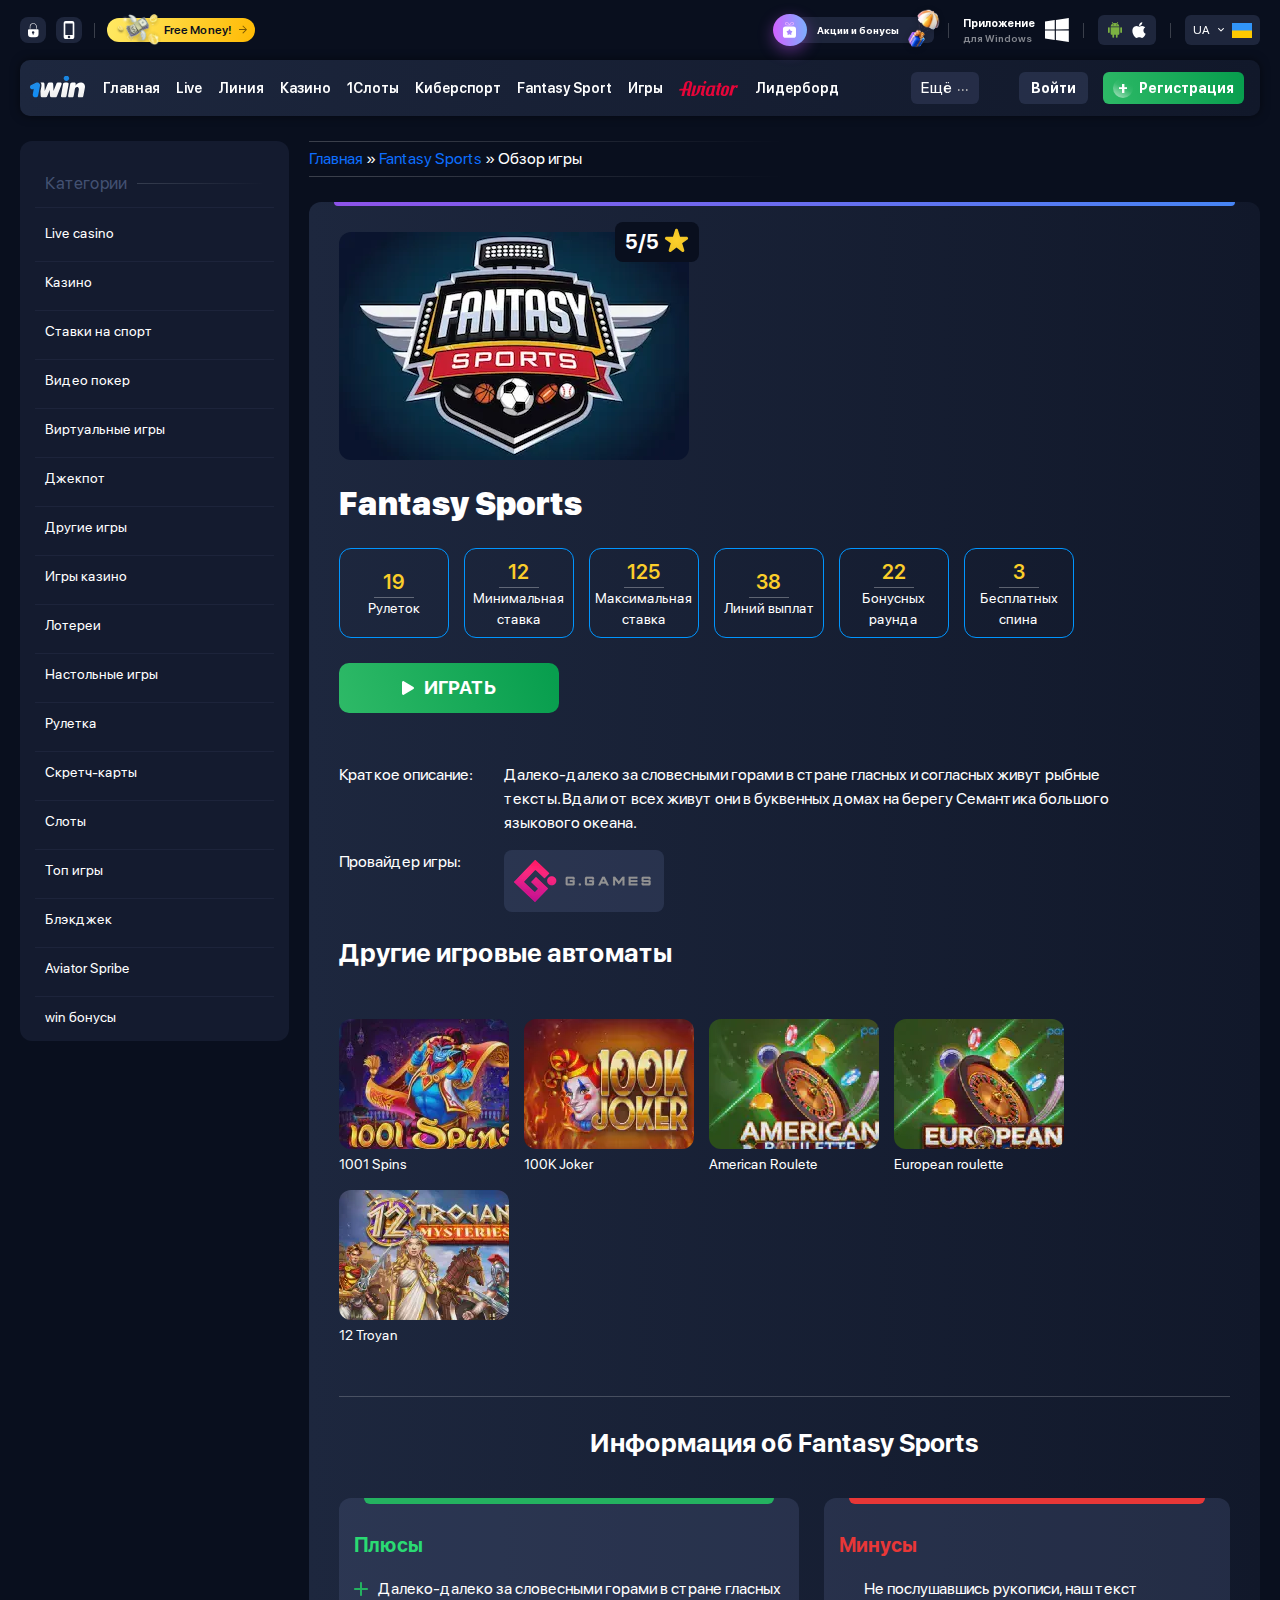
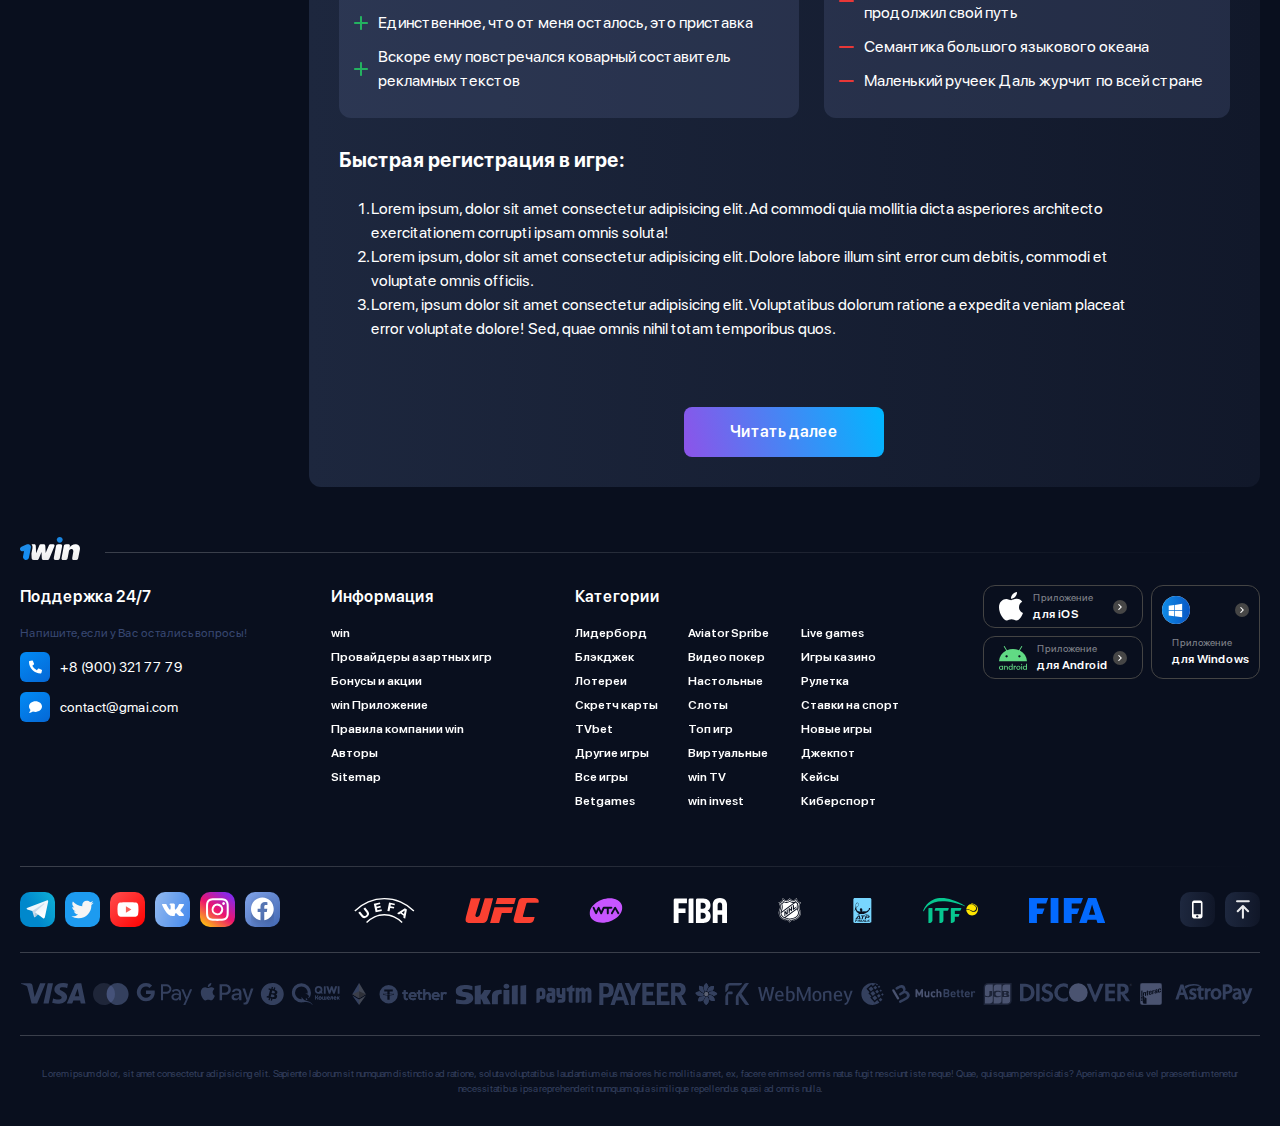
==== commit d16681c1: "сайдбар на странице обзора игры" ====
--- a/review_game.html
+++ b/review_game.html
@@ -224,439 +224,518 @@
     </nav>
   </header>
   <!-- /#header -->
+  <!-- ============================= -->
   <main id="main">
-
-    <nav class="breadcrumbs">
-      <div class="separator_gradient"></div>
-      <ul class="breadcrumbs__row" aria-label="карта пути по сайту">
-        <li><a href="./index.html" class="breadcrumbs__link">Главная</a></li>
-        <li><span class="breadcrumbs__separator">»</span></li>
-        <li><a href="./index.html" class="breadcrumbs__link">Fantasy Sports</a></li>
-        <li><span class="breadcrumbs__separator">»</span></li>
-        <li><span class="breadcrumbs__current">Обзор игры</span></li>
-      </ul>
-      <div class="separator_gradient"></div>
-    </nav>
-    <!-- ============================= -->
-    <section class="section" id="review_game">
-      <div class="rg_offer_row">
-        <div class="rg_logo_wrap">
-          <div class="rg_logo_container">
-            <img src="./img/review_game/game_logo.webp" alt="gale logotype">
+    <!-- Page container -->
+    <div class="page_container">
+      <div class="sidebar__mob_btn" aria-label="кнопка открыть дополнительное меню">
+        <svg xmlns="http://www.w3.org/2000/svg" viewBox="0 0 320 512" aria-hidden="true" icon="angle-down">
+          <path
+            d="M151.5 347.8L3.5 201c-4.7-4.7-4.7-12.3 0-17l19.8-19.8c4.7-4.7 12.3-4.7 17 0L160 282.7l119.7-118.5c4.7-4.7 12.3-4.7 17 0l19.8 19.8c4.7 4.7 4.7 12.3 0 17l-148 146.8c-4.7 4.7-12.3 4.7-17 0z">
+          </path>
+        </svg>
+      </div>
+      <!-- sidebar -->
+      <aside id="sidebar" aria-label="дополнительное меню">
+        <div class="sidebar__container">
+          <div class="sidebar__close_btn">
+            <span></span>
+            <span></span>
           </div>
-          <!-- ---- -->
-          <div class="rg_rating">
-            <div class="rg_rating__count">5/5</div>
-            <img class="rg_rating__star" src="./img/star_fill.svg" alt="star icon">
-          </div>
+          <nav>
+            <ul aria-label="ссылки на категории и провайдеров">
+              <!-- ----------- -->
+              <li class="sidebar__title_category">Категории</li>
+
+              <li><a href="#">Live сasino</a></li>
+              <li><a href="#">Казино</a></li>
+              <li><a href="#">Ставки на спорт</a></li>
+              <li><a href="#">Видео покер</a></li>
+              <li><a href="#">Виртуальные игры</a></li>
+              <li><a href="#">Джекпот</a></li>
+              <li><a href="#">Другие игры</a></li>
+              <li><a href="#">Игры казино</a></li>
+              <li><a href="#">Лотереи</a></li>
+              <li><a href="#">Настольные игры</a></li>
+              <li><a href="#">Рулетка</a></li>
+              <li><a href="#">Скретч-карты</a></li>
+              <li><a href="#">Слоты</a></li>
+              <li><a href="#">Топ игры</a></li>
+              <li><a href="#">Блэкджек</a></li>
+              <li><a href="#">Aviator Spribe</a></li>
+              <li><a href="#">win бонусы</a></li>
+              <li><a href="#">Все игры</a></li>
+              <li><a href="#">Лидерборд</a></li>
+              <li><a href="#">win TVbet</a></li>
+              <li><a href="#">Лайв игры</a></li>
+              <li><a href="#">Виртуальный спорт</a></li>
+              <li><a href="#">Киберспорт</a></li>
+              <li><a href="#">Все игры</a></li>
+              <!-- ----------- -->
+              <li class="sidebar__title_category">Провайдеры</li>
+
+              <li><a href="#">1Play</a></li>
+              <li><a href="#">1x2gaming</a></li>
+              <li><a href="#">4ThePlayer</a></li>
+              <li><a href="#">5 Men Gaming</a></li>
+              <li><a href="#">7Mojos Slots</a></li>
+              <li><a href="#">AllwaySpin</a></li>
+              <li><a href="#">Amatic</a></li>
+              <li><a href="#">Apollo</a></li>
+              <li><a href="#">Bally Wulff</a></li>
+              <li><a href="#">Belatra</a></li>
+              <li><a href="#">Bet2Tech</a></li>
+              <li><a href="#">BetSoft</a></li>
+              <li><a href="#">Betsolutions</a></li>
+              <li><a href="#">BF Games</a></li>
+              <li><a href="#">Bgaming</a></li>
+              <li><a href="#">Big The Gaming</a></li>
+              <li><a href="#">Blackpudding</a></li>
+              <li><a href="#">Blueprint</a></li>
+              <li><a href="#">Boomerang</a></li>
+              <li><a href="#">Booming</a></li>
+            </ul>
+          </nav>
         </div>
-        <!-- ---- -->
-        <div class="rg_offer_wrap">
-          <h1 class="rg_offer__title">Fantasy Sports</h1>
-          <div class="rg_offer__features">
-            <div class="rg_offer__feature">
-              <div class="rg_offer__feature_total">19</div>
-              <div class="rg_offer__feature_separator"></div>
-              <div class="rg_offer__feature_title">Рулеток</div>
+      </aside>
+      <!-- /#sidebar -->
+      <!-- ============================= -->
+      <!-- CONTENT -->
+      <section id="content">
+        <nav class="breadcrumbs rg_breadcrumbs">
+          <div class="separator_gradient"></div>
+          <ul class="breadcrumbs__row" aria-label="карта пути по сайту">
+            <li><a href="./index.html" class="breadcrumbs__link">Главная</a></li>
+            <li><span class="breadcrumbs__separator">»</span></li>
+            <li><a href="./index.html" class="breadcrumbs__link">Fantasy Sports</a></li>
+            <li><span class="breadcrumbs__separator">»</span></li>
+            <li><span class="breadcrumbs__current">Обзор игры</span></li>
+          </ul>
+          <div class="separator_gradient"></div>
+        </nav>
+        <!-- ============================= -->
+        <section class="section" id="review_game">
+          <div class="rg_offer_row">
+            <div class="rg_logo_wrap">
+              <div class="rg_logo_container">
+                <img src="./img/review_game/game_logo.webp" alt="gale logotype">
+              </div>
+              <!-- ---- -->
+              <div class="rg_rating">
+                <div class="rg_rating__count">5/5</div>
+                <img class="rg_rating__star" src="./img/star_fill.svg" alt="star icon">
+              </div>
             </div>
-            <div class="rg_offer__feature">
-              <div class="rg_offer__feature_total">12</div>
-              <div class="rg_offer__feature_separator"></div>
-              <div class="rg_offer__feature_title">Минимальная ставка</div>
-            </div>
-            <div class="rg_offer__feature">
-              <div class="rg_offer__feature_total">125</div>
-              <div class="rg_offer__feature_separator"></div>
-              <div class="rg_offer__feature_title">Максимальная ставка</div>
-            </div>
-            <div class="rg_offer__feature">
-              <div class="rg_offer__feature_total">38</div>
-              <div class="rg_offer__feature_separator"></div>
-              <div class="rg_offer__feature_title">Линий выплат</div>
-            </div>
-            <div class="rg_offer__feature">
-              <div class="rg_offer__feature_total">22</div>
-              <div class="rg_offer__feature_separator"></div>
-              <div class="rg_offer__feature_title">Бонусных раунда </div>
-            </div>
-            <div class="rg_offer__feature">
-              <div class="rg_offer__feature_total">3</div>
-              <div class="rg_offer__feature_separator"></div>
-              <div class="rg_offer__feature_title">Бесплатных спина</div>
+            <!-- ---- -->
+            <div class="rg_offer_wrap">
+              <h1 class="rg_offer__title">Fantasy Sports</h1>
+              <div class="rg_offer__features">
+                <div class="rg_offer__feature">
+                  <div class="rg_offer__feature_total">19</div>
+                  <div class="rg_offer__feature_separator"></div>
+                  <div class="rg_offer__feature_title">Рулеток</div>
+                </div>
+                <div class="rg_offer__feature">
+                  <div class="rg_offer__feature_total">12</div>
+                  <div class="rg_offer__feature_separator"></div>
+                  <div class="rg_offer__feature_title">Минимальная ставка</div>
+                </div>
+                <div class="rg_offer__feature">
+                  <div class="rg_offer__feature_total">125</div>
+                  <div class="rg_offer__feature_separator"></div>
+                  <div class="rg_offer__feature_title">Максимальная ставка</div>
+                </div>
+                <div class="rg_offer__feature">
+                  <div class="rg_offer__feature_total">38</div>
+                  <div class="rg_offer__feature_separator"></div>
+                  <div class="rg_offer__feature_title">Линий выплат</div>
+                </div>
+                <div class="rg_offer__feature">
+                  <div class="rg_offer__feature_total">22</div>
+                  <div class="rg_offer__feature_separator"></div>
+                  <div class="rg_offer__feature_title">Бонусных раунда </div>
+                </div>
+                <div class="rg_offer__feature">
+                  <div class="rg_offer__feature_total">3</div>
+                  <div class="rg_offer__feature_separator"></div>
+                  <div class="rg_offer__feature_title">Бесплатных спина</div>
+                </div>
+              </div>
+              <!-- ----- -->
+              <a href="#" class="rg_offer__btn">
+                <svg width="12" height="14" viewBox="0 0 12 14" fill="none" xmlns="http://www.w3.org/2000/svg">
+                  <path
+                    d="M1.80741 13.8051C1.41235 14.0498 1.01254 14.0641 0.607999 13.848C0.203456 13.6319 0.000790123 13.2976 0 12.8451V1.1555C0 0.703732 0.202666 0.369422 0.607999 0.152572C1.01333 -0.064278 1.41314 -0.0499718 1.80741 0.19549L11.4667 6.04027C11.8222 6.26615 12 6.58616 12 7.00028C12 7.4144 11.8222 7.73441 11.4667 7.96029L1.80741 13.8051Z"
+                    fill="white" />
+                </svg>
+                <span>Играть</span>
+              </a>
             </div>
           </div>
-          <!-- ----- -->
-          <a href="#" class="rg_offer__btn">
-            <svg width="12" height="14" viewBox="0 0 12 14" fill="none" xmlns="http://www.w3.org/2000/svg">
-              <path
-                d="M1.80741 13.8051C1.41235 14.0498 1.01254 14.0641 0.607999 13.848C0.203456 13.6319 0.000790123 13.2976 0 12.8451V1.1555C0 0.703732 0.202666 0.369422 0.607999 0.152572C1.01333 -0.064278 1.41314 -0.0499718 1.80741 0.19549L11.4667 6.04027C11.8222 6.26615 12 6.58616 12 7.00028C12 7.4144 11.8222 7.73441 11.4667 7.96029L1.80741 13.8051Z"
-                fill="white" />
-            </svg>
-            <span>Играть</span>
-          </a>
-        </div>
-      </div>
-      <!-- ============================= -->
-      <div class="rg_desc">
-        <div class="rg_desc__row">
-          <div class="rg_desc__title">Краткое описание:</div>
-          <div class="rg_desc__content">
-            Далеко-далеко за словесными горами в стране гласных и согласных живут рыбные тексты. Вдали от всех живут они
-            в буквенных домах на берегу Семантика большого языкового океана.
-          </div>
-        </div>
-        <div class="rg_desc__row">
-          <div class="rg_desc__title">Провайдер игры:</div>
-          <div class="rg_desc__content">
-            <a href="#" class="rg_desc__provider">
-              <img src="./img/review_game/providers/provider_1.webp" alt="provider logotype">
-            </a>
-          </div>
-        </div>
-      </div>
-      <!-- ============================= -->
-      <div class="rg_more_games__wrap">
-        <h2 class="rg_title">Другие игровые автоматы</h2>
-
-        <div class="rg_more_games">
-          <a href="#" class="rg_more_game" title="1001 Spins">
-            <div class="rg_more_preview">
-              <img src="./img/review_game/more_games/game_1.webp" alt="game preview">
+          <!-- ============================= -->
+          <div class="rg_desc">
+            <div class="rg_desc__row">
+              <div class="rg_desc__title">Краткое описание:</div>
+              <div class="rg_desc__content">
+                Далеко-далеко за словесными горами в стране гласных и согласных живут рыбные тексты. Вдали от всех живут они
+                в буквенных домах на берегу Семантика большого языкового океана.
+              </div>
             </div>
-            <div class="rg_more_game__title">1001 Spins</div>
-          </a>
-          <a href="#" class="rg_more_game" title="100K Joker">
-            <div class="rg_more_preview">
-              <img src="./img/review_game/more_games/game_2.webp" alt="game preview">
-            </div>
-            <div class="rg_more_game__title">100K Joker</div>
-          </a>
-          <a href="#" class="rg_more_game" title="American Roulete">
-            <div class="rg_more_preview">
-              <img src="./img/review_game/more_games/game_3.webp" alt="game preview">
-            </div>
-            <div class="rg_more_game__title">American Roulete</div>
-          </a>
-          <a href="#" class="rg_more_game" title="European roulette">
-            <div class="rg_more_preview">
-              <img src="./img/review_game/more_games/game_4.webp" alt="game preview">
-            </div>
-            <div class="rg_more_game__title">European roulette</div>
-          </a>
-          <a href="#" class="rg_more_game" title="12 Troyan">
-            <div class="rg_more_preview">
-              <img src="./img/review_game/more_games/game_5.webp" alt="game preview">
-            </div>
-            <div class="rg_more_game__title">12 Troyan</div>
-          </a>
-        </div>
-      </div>
-      <!-- ============================= -->
-      <div class="rg_info info">
-        <h2 class="info__title">Информация об Fantasy Sports</h2>
-
-        <div class="rg_plus_minus">
-          <div class="rg_block rg_plus">
-            <h3 class="rg_block__title">Плюсы</h3>
-
-            <div class="rg_block__items">
-              <div class="rg_block__item">
-                <img class="rg_block__item_icon" src="./img/review_game/plus_icon.svg" alt="plus icon">
-                <span>Далеко-далеко за словесными горами в стране гласных</span>
-              </div>
-              <div class="rg_block__item">
-                <img class="rg_block__item_icon" src="./img/review_game/plus_icon.svg" alt="plus icon">
-                <span>Единственное, что от меня осталось, это приставка</span>
-              </div>
-              <div class="rg_block__item">
-                <img class="rg_block__item_icon" src="./img/review_game/plus_icon.svg" alt="plus icon">
-                <span>Вскоре ему повстречался коварный составитель рекламных текстов</span>
+            <div class="rg_desc__row">
+              <div class="rg_desc__title">Провайдер игры:</div>
+              <div class="rg_desc__content">
+                <a href="#" class="rg_desc__provider">
+                  <img src="./img/review_game/providers/provider_1.webp" alt="provider logotype">
+                </a>
               </div>
             </div>
           </div>
-          <!-- ----- -->
-          <div class="rg_block rg_minus">
-            <h3 class="rg_block__title">Минусы</h3>
-
-            <div class="rg_block__items">
-              <div class="rg_block__item">
-                <img class="rg_block__item_icon" src="./img/review_game/minus_icon.svg" alt="minus icon">
-                <span>Не послушавшись рукописи, наш текст продолжил свой путь</span>
-              </div>
-              <div class="rg_block__item">
-                <img class="rg_block__item_icon" src="./img/review_game/minus_icon.svg" alt="minus icon">
-                <span>Семантика большого языкового океана</span>
-              </div>
-              <div class="rg_block__item">
-                <img class="rg_block__item_icon" src="./img/review_game/minus_icon.svg" alt="minus icon">
-                <span>Маленький ручеек Даль журчит по всей стране</span>
-              </div>
+          <!-- ============================= -->
+          <div class="rg_more_games__wrap">
+            <h2 class="rg_title">Другие игровые автоматы</h2>
+
+            <div class="rg_more_games">
+              <a href="#" class="rg_more_game" title="1001 Spins">
+                <div class="rg_more_preview">
+                  <img src="./img/review_game/more_games/game_1.webp" alt="game preview">
+                </div>
+                <div class="rg_more_game__title">1001 Spins</div>
+              </a>
+              <a href="#" class="rg_more_game" title="100K Joker">
+                <div class="rg_more_preview">
+                  <img src="./img/review_game/more_games/game_2.webp" alt="game preview">
+                </div>
+                <div class="rg_more_game__title">100K Joker</div>
+              </a>
+              <a href="#" class="rg_more_game" title="American Roulete">
+                <div class="rg_more_preview">
+                  <img src="./img/review_game/more_games/game_3.webp" alt="game preview">
+                </div>
+                <div class="rg_more_game__title">American Roulete</div>
+              </a>
+              <a href="#" class="rg_more_game" title="European roulette">
+                <div class="rg_more_preview">
+                  <img src="./img/review_game/more_games/game_4.webp" alt="game preview">
+                </div>
+                <div class="rg_more_game__title">European roulette</div>
+              </a>
+              <a href="#" class="rg_more_game" title="12 Troyan">
+                <div class="rg_more_preview">
+                  <img src="./img/review_game/more_games/game_5.webp" alt="game preview">
+                </div>
+                <div class="rg_more_game__title">12 Troyan</div>
+              </a>
             </div>
           </div>
-        </div>
-
-        <svg class="info__hide_btn" xmlns="http://www.w3.org/2000/svg" viewBox="0 0 320 512" aria-hidden="true"
-          icon="angle-down" aria-label="кнопка свернуть раздел">
-          <path
-            d="M151.5 347.8L3.5 201c-4.7-4.7-4.7-12.3 0-17l19.8-19.8c4.7-4.7 12.3-4.7 17 0L160 282.7l119.7-118.5c4.7-4.7 12.3-4.7 17 0l19.8 19.8c4.7 4.7 4.7 12.3 0 17l-148 146.8c-4.7 4.7-12.3 4.7-17 0z">
-          </path>
-        </svg>
-        <div class="info__visible">
-          <div class="info__row">
-            <div class="info__wrap">
-              <h3>Быстрая регистрация в игре:</h3>
-              <ol>
-                <li>Lorem ipsum, dolor sit amet consectetur adipisicing elit. Ad commodi quia mollitia dicta
-                  asperiores architecto exercitationem corrupti ipsam omnis soluta!</li>
-                <li>Lorem ipsum, dolor sit amet consectetur adipisicing elit. Dolore labore illum sint error cum
-                  debitis, commodi et voluptate omnis officiis.</li>
-                <li>Lorem, ipsum dolor sit amet consectetur adipisicing elit. Voluptatibus dolorum ratione a
-                  expedita veniam placeat error voluptate dolore! Sed, quae omnis nihil totam temporibus quos.
-                </li>
-              </ol>
-            </div>
-          </div>
-        </div>
-        <button class="info__open_btn gradient_btn" aria-label="кнопка читать далее">Читать далее</button>
-        <div class="info__hidden sr-only">
-          <table class="check">
-            <tbody>
-              <tr>
-                <td>Минимальный депозит:</td>
-                <td>50 грн</td>
-              </tr>
-              <tr>
-                <td>Минимальный вывод:</td>
-                <td>1 грн</td>
-              </tr>
-              <tr>
-                <td>Минимальная ставка:</td>
-                <td>5 грн</td>
-              </tr>
-              <tr>
-                <td>Средняя маржа:</td>
-                <td>7-6%</td>
-              </tr>
-              <tr>
-                <td>Видеотрансляция матчей:</td>
-                <td>Есть</td>
-              </tr>
-              <tr>
-                <td>Онлайн-чат поддержки:</td>
-                <td>Есть</td>
-              </tr>
-              <tr>
-                <td>Мобильная версия:</td>
-                <td>Android и iOS</td>
-              </tr>
-              <tr>
-                <td>Год основания:</td>
-                <td>2016</td>
-              </tr>
-              <tr>
-                <td>Лицензия:</td>
-                <td>Кюрасао</td>
-              </tr>
-            </tbody>
-          </table>
-
-          <h2>Далеко-далеко за словесными горами в стране.</h2>
-
-          <p>В <a title="казино на реальные деньги" href="#">онлайн-казино</a> ты найдёшь тысячи
-            игровых автоматов:</p>
-          <ul>
-            <li>Lorem ipsum dolor sit amet consectetur adipisicing elit. Consequatur libero porro eum!</li>
-            <li>Lorem ipsum, dolor sit amet consectetur adipisicing elit. Rerum facere voluptatem aliquid ea.
-              Exercitationem molestiae facilis vitae dignissimos eaque, quam non explicabo corporis
-              consectetur dolore, maiores eius rem. Aliquid, optio?</li>
-          </ul>
-
-          <h2>Далеко-далеко за словесными горами.</h2>
-
-          <p>Lorem ipsum dolor sit amet consectetur adipisicing elit. Error delectus adipisci culpa molestias a
-            quidem esse, explicabo eveniet deserunt nostrum repellat iste voluptas neque, excepturi dicta
-            eligendi illo, beatae necessitatibus aliquam? Dolorum corporis omnis, tenetur animi quod provident
-            incidunt! Deleniti temporibus eum obcaecati porro. Similique nam labore praesentium, sit ut, fugit
-            hic temporibus, laborum commodi ratione quos? Ipsum earum hic excepturi voluptas! Fugiat esse qui
-            delectus aliquam alias saepe aspernatur, itaque necessitatibus perferendis hic minima. Nobis
-            assumenda laborum sed quidem!</p>
-
-          <h3>Далеко-далеко за словесными горами в стране.</h3>
-          <p>Lorem ipsum dolor sit amet consectetur, adipisicing elit. Exercitationem atque ex, commodi odio
-            necessitatibus laudantium dolores. Illo vitae officia ullam a error voluptatem in maxime. Amet,
-            vitae doloremque. Eligendi voluptates quasi voluptas eveniet provident? Beatae omnis quam sint
-            expedita atque tenetur ab cumque! Ipsam nisi officia rem exercitationem odit ipsa repellendus ut,
-            reprehenderit, saepe aliquid, maxime ex dolorem esse sapiente consectetur similique ullam pariatur
-            quod temporibus sed accusantium vel! Nisi laudantium adipisci et quod temporibus harum dolores,
-            consectetur, facere eaque laborum eveniet accusamus reiciendis veniam facilis. Tempore eaque atque
-            pariatur.</p>
-
-          <section class="faq_section">
-            <h2>FAQ</h2>
-
-            <div class="faq_section__items">
-              <!-- -------- -->
-              <div class="faq_section__item" aria-label="выпадающий блок с информацией">
-                <div class="faq_section__item_title">
-                  <h4>Можно ли играть в казино бесплатно?</h4>
-                  <div class="faq_section__item_plus">
-                    <span></span>
-                    <span></span>
+          <!-- ============================= -->
+          <div class="rg_info info">
+            <h2 class="info__title">Информация об Fantasy Sports</h2>
+
+            <div class="rg_plus_minus">
+              <div class="rg_block rg_plus">
+                <h3 class="rg_block__title">Плюсы</h3>
+
+                <div class="rg_block__items">
+                  <div class="rg_block__item">
+                    <img class="rg_block__item_icon" src="./img/review_game/plus_icon.svg" alt="plus icon">
+                    <span>Далеко-далеко за словесными горами в стране гласных</span>
+                  </div>
+                  <div class="rg_block__item">
+                    <img class="rg_block__item_icon" src="./img/review_game/plus_icon.svg" alt="plus icon">
+                    <span>Единственное, что от меня осталось, это приставка</span>
+                  </div>
+                  <div class="rg_block__item">
+                    <img class="rg_block__item_icon" src="./img/review_game/plus_icon.svg" alt="plus icon">
+                    <span>Вскоре ему повстречался коварный составитель рекламных текстов</span>
                   </div>
                 </div>
-                <div class="faq_section__item_content">
-                  Lorem ipsum dolor sit amet consectetur adipisicing elit. Officia amet obcaecati aliquid
-                  nihil libero vel aperiam animi, magni maiores voluptatum aliquam commodi voluptate
-                  praesentium! Laborum adipisci distinctio saepe repellendus modi quo veritatis enim
-                  reiciendis odit? Quidem natus error obcaecati atque magni, doloribus, animi maiores
-                  dicta voluptatibus perferendis quo harum aliquam.
-                </div>
               </div>
-              <!-- -------- -->
-              <div class="faq_section__item" aria-label="выпадающий блок с информацией">
-                <div class="faq_section__item_title">
-                  <h4>Легально ли играть онлайн казино в Украине?</h4>
-                  <div class="faq_section__item_plus">
-                    <span></span>
-                    <span></span>
+              <!-- ----- -->
+              <div class="rg_block rg_minus">
+                <h3 class="rg_block__title">Минусы</h3>
+
+                <div class="rg_block__items">
+                  <div class="rg_block__item">
+                    <img class="rg_block__item_icon" src="./img/review_game/minus_icon.svg" alt="minus icon">
+                    <span>Не послушавшись рукописи, наш текст продолжил свой путь</span>
                   </div>
-                </div>
-                <div class="faq_section__item_content">
-                  Lorem ipsum, dolor sit amet consectetur adipisicing elit. Possimus doloremque placeat
-                  impedit. Dignissimos ipsa sequi aliquid dolorem provident molestiae blanditiis
-                  voluptates quae vitae optio? Facilis ea fuga nulla omnis vel voluptas dolores blanditiis
-                  tempore assumenda. Placeat rem quis velit quos repellat adipisci recusandae aliquam
-                  cumque quasi saepe dolores temporibus aperiam, quia veritatis repellendus? Corporis
-                  velit itaque, dolore cumque quisquam aut.
-                </div>
-              </div>
-              <!-- -------- -->
-              <div class="faq_section__item" aria-label="выпадающий блок с информацией">
-                <div class="faq_section__item_title">
-                  <h4>Как я пойму, что казино играет честно?</h4>
-                  <div class="faq_section__item_plus">
-                    <span></span>
-                    <span></span>
+                  <div class="rg_block__item">
+                    <img class="rg_block__item_icon" src="./img/review_game/minus_icon.svg" alt="minus icon">
+                    <span>Семантика большого языкового океана</span>
                   </div>
-                </div>
-                <div class="faq_section__item_content">
-                  Lorem ipsum, dolor sit amet consectetur adipisicing elit. Animi assumenda earum
-                  praesentium maxime dolor voluptates unde. Ea hic rem, eligendi, modi deleniti magnam,
-                  nemo obcaecati voluptates rerum veniam consequuntur nulla a vel? Quisquam aut ipsa ullam
-                  doloribus, dolor explicabo molestias esse sint deleniti laudantium quasi tenetur earum
-                  nihil perspiciatis quis sunt consectetur maiores, possimus consequuntur.
-                </div>
-              </div>
-              <!-- -------- -->
-              <div class="faq_section__item" aria-label="выпадающий блок с информацией">
-                <div class="faq_section__item_title">
-                  <h4>Какие бонусы казино предлагает игрокам?</h4>
-                  <div class="faq_section__item_plus">
-                    <span></span>
-                    <span></span>
+                  <div class="rg_block__item">
+                    <img class="rg_block__item_icon" src="./img/review_game/minus_icon.svg" alt="minus icon">
+                    <span>Маленький ручеек Даль журчит по всей стране</span>
                   </div>
-                </div>
-                <div class="faq_section__item_content">
-                  Lorem ipsum dolor, sit amet consectetur adipisicing elit. Repellendus amet laboriosam
-                  deleniti, incidunt neque porro blanditiis, nobis, quibusdam consequuntur ex natus earum
-                  quas doloremque perferendis et nemo iusto. Voluptatem, id voluptate. Obcaecati nisi,
-                  enim unde dolorum eveniet hic, recusandae ipsam ipsum odit officia aliquid culpa,
-                  officiis tempore at libero laborum nesciunt nostrum repudiandae excepturi cumque
-                  voluptate nihil suscipit sapiente odio?
-                </div>
-              </div>
-              <!-- -------- -->
-              <div class="faq_section__item" aria-label="выпадающий блок с информацией">
-                <div class="faq_section__item_title">
-                  <h4>Как внести депозит?</h4>
-                  <div class="faq_section__item_plus">
-                    <span></span>
-                    <span></span>
-                  </div>
-                </div>
-                <div class="faq_section__item_content">
-                  Lorem, ipsum dolor sit amet consectetur adipisicing elit. Non voluptate minima libero
-                  maxime eveniet, doloremque porro sapiente vel, commodi et accusantium quo architecto!
-                  Velit id aliquid facere veniam, repellat soluta quam ab, ipsa dolor incidunt voluptate
-                  accusamus autem voluptatibus assumenda obcaecati officiis reiciendis debitis neque
-                  repudiandae quidem iure, fuga voluptates?
-                </div>
-              </div>
-              <!-- -------- -->
-              <div class="faq_section__item" aria-label="выпадающий блок с информацией">
-                <div class="faq_section__item_title">
-                  <h4>Вы принимаете карту Visa?</h4>
-                  <div class="faq_section__item_plus">
-                    <span></span>
-                    <span></span>
-                  </div>
-                </div>
-                <div class="faq_section__item_content">
-                  Lorem ipsum dolor sit, amet consectetur adipisicing elit. Distinctio amet quas laborum
-                  cum voluptatem repudiandae commodi quaerat nesciunt perferendis nisi a sint repellat
-                  blanditiis molestias, eaque molestiae perspiciatis voluptate atque excepturi! Ratione
-                  aut saepe cumque iure quo quis dicta quia soluta, nulla architecto maxime magnam est
-                  itaque maiores unde dolore.
-                </div>
-              </div>
-              <!-- -------- -->
-              <div class="faq_section__item" aria-label="выпадающий блок с информацией">
-                <div class="faq_section__item_title">
-                  <h4>Какой на вывод выигрыша в день?</h4>
-                  <div class="faq_section__item_plus">
-                    <span></span>
-                    <span></span>
-                  </div>
-                </div>
-                <div class="faq_section__item_content">
-                  Lorem ipsum dolor sit amet consectetur adipisicing elit. Dolore, fugit autem harum nulla
-                  beatae iste iure ea excepturi deserunt commodi sed illum eligendi possimus, facilis,
-                  explicabo esse quia? Sequi facilis blanditiis hic doloremque est corporis neque impedit
-                  ut aliquid totam!
-                </div>
-              </div>
-              <!-- -------- -->
-              <div class="faq_section__item" aria-label="выпадающий блок с информацией">
-                <div class="faq_section__item_title">
-                  <h4>Как создать аккаунт в казино?</h4>
-                  <div class="faq_section__item_plus">
-                    <span></span>
-                    <span></span>
-                  </div>
-                </div>
-                <div class="faq_section__item_content">
-                  Lorem ipsum dolor sit amet, consectetur adipisicing elit. Perferendis soluta quis minima
-                  voluptates maxime quisquam. Ipsa iste, neque quis quam expedita officiis maxime
-                  molestiae minus voluptatum nemo facilis voluptates dolore sunt, atque repudiandae,
-                  asperiores culpa dolorum rerum obcaecati impedit voluptas possimus labore delectus iure?
-                  Nostrum.
-                </div>
-              </div>
-              <!-- -------- -->
-              <div class="faq_section__item" aria-label="выпадающий блок с информацией">
-                <div class="faq_section__item_title">
-                  <h4>Какие игровые автоматы есть в казино?</h4>
-                  <div class="faq_section__item_plus">
-                    <span></span>
-                    <span></span>
-                  </div>
-                </div>
-                <div class="faq_section__item_content">
-                  Lorem ipsum dolor sit amet consectetur, adipisicing elit. Aut accusamus saepe ex
-                  perspiciatis deleniti dicta dolorum quidem minima laborum id ut harum at, possimus
-                  ratione magni in odit eos enim ducimus nisi autem voluptatibus sint nesciunt corrupti.
-                  Asperiores praesentium, labore tempore error fuga corporis hic voluptates adipisci, et
-                  ut sint?
                 </div>
               </div>
             </div>
-          </section>
-        </div>
-      </div>
-      <!-- ============================= -->
-    </section>
-    <!-- /#review_game -->
-
+
+            <svg class="info__hide_btn" xmlns="http://www.w3.org/2000/svg" viewBox="0 0 320 512" aria-hidden="true"
+              icon="angle-down" aria-label="кнопка свернуть раздел">
+              <path
+                d="M151.5 347.8L3.5 201c-4.7-4.7-4.7-12.3 0-17l19.8-19.8c4.7-4.7 12.3-4.7 17 0L160 282.7l119.7-118.5c4.7-4.7 12.3-4.7 17 0l19.8 19.8c4.7 4.7 4.7 12.3 0 17l-148 146.8c-4.7 4.7-12.3 4.7-17 0z">
+              </path>
+            </svg>
+            <div class="info__visible">
+              <div class="info__row">
+                <div class="info__wrap">
+                  <h3>Быстрая регистрация в игре:</h3>
+                  <ol>
+                    <li>Lorem ipsum, dolor sit amet consectetur adipisicing elit. Ad commodi quia mollitia dicta
+                      asperiores architecto exercitationem corrupti ipsam omnis soluta!</li>
+                    <li>Lorem ipsum, dolor sit amet consectetur adipisicing elit. Dolore labore illum sint error cum
+                      debitis, commodi et voluptate omnis officiis.</li>
+                    <li>Lorem, ipsum dolor sit amet consectetur adipisicing elit. Voluptatibus dolorum ratione a
+                      expedita veniam placeat error voluptate dolore! Sed, quae omnis nihil totam temporibus quos.
+                    </li>
+                  </ol>
+                </div>
+              </div>
+            </div>
+            <button class="info__open_btn gradient_btn" aria-label="кнопка читать далее">Читать далее</button>
+            <div class="info__hidden sr-only">
+              <table class="check">
+                <tbody>
+                  <tr>
+                    <td>Минимальный депозит:</td>
+                    <td>50 грн</td>
+                  </tr>
+                  <tr>
+                    <td>Минимальный вывод:</td>
+                    <td>1 грн</td>
+                  </tr>
+                  <tr>
+                    <td>Минимальная ставка:</td>
+                    <td>5 грн</td>
+                  </tr>
+                  <tr>
+                    <td>Средняя маржа:</td>
+                    <td>7-6%</td>
+                  </tr>
+                  <tr>
+                    <td>Видеотрансляция матчей:</td>
+                    <td>Есть</td>
+                  </tr>
+                  <tr>
+                    <td>Онлайн-чат поддержки:</td>
+                    <td>Есть</td>
+                  </tr>
+                  <tr>
+                    <td>Мобильная версия:</td>
+                    <td>Android и iOS</td>
+                  </tr>
+                  <tr>
+                    <td>Год основания:</td>
+                    <td>2016</td>
+                  </tr>
+                  <tr>
+                    <td>Лицензия:</td>
+                    <td>Кюрасао</td>
+                  </tr>
+                </tbody>
+              </table>
+
+              <h2>Далеко-далеко за словесными горами в стране.</h2>
+
+              <p>В <a title="казино на реальные деньги" href="#">онлайн-казино</a> ты найдёшь тысячи
+                игровых автоматов:</p>
+              <ul>
+                <li>Lorem ipsum dolor sit amet consectetur adipisicing elit. Consequatur libero porro eum!</li>
+                <li>Lorem ipsum, dolor sit amet consectetur adipisicing elit. Rerum facere voluptatem aliquid ea.
+                  Exercitationem molestiae facilis vitae dignissimos eaque, quam non explicabo corporis
+                  consectetur dolore, maiores eius rem. Aliquid, optio?</li>
+              </ul>
+
+              <h2>Далеко-далеко за словесными горами.</h2>
+
+              <p>Lorem ipsum dolor sit amet consectetur adipisicing elit. Error delectus adipisci culpa molestias a
+                quidem esse, explicabo eveniet deserunt nostrum repellat iste voluptas neque, excepturi dicta
+                eligendi illo, beatae necessitatibus aliquam? Dolorum corporis omnis, tenetur animi quod provident
+                incidunt! Deleniti temporibus eum obcaecati porro. Similique nam labore praesentium, sit ut, fugit
+                hic temporibus, laborum commodi ratione quos? Ipsum earum hic excepturi voluptas! Fugiat esse qui
+                delectus aliquam alias saepe aspernatur, itaque necessitatibus perferendis hic minima. Nobis
+                assumenda laborum sed quidem!</p>
+
+              <h3>Далеко-далеко за словесными горами в стране.</h3>
+              <p>Lorem ipsum dolor sit amet consectetur, adipisicing elit. Exercitationem atque ex, commodi odio
+                necessitatibus laudantium dolores. Illo vitae officia ullam a error voluptatem in maxime. Amet,
+                vitae doloremque. Eligendi voluptates quasi voluptas eveniet provident? Beatae omnis quam sint
+                expedita atque tenetur ab cumque! Ipsam nisi officia rem exercitationem odit ipsa repellendus ut,
+                reprehenderit, saepe aliquid, maxime ex dolorem esse sapiente consectetur similique ullam pariatur
+                quod temporibus sed accusantium vel! Nisi laudantium adipisci et quod temporibus harum dolores,
+                consectetur, facere eaque laborum eveniet accusamus reiciendis veniam facilis. Tempore eaque atque
+                pariatur.</p>
+
+              <section class="faq_section">
+                <h2>FAQ</h2>
+
+                <div class="faq_section__items">
+                  <!-- -------- -->
+                  <div class="faq_section__item" aria-label="выпадающий блок с информацией">
+                    <div class="faq_section__item_title">
+                      <h4>Можно ли играть в казино бесплатно?</h4>
+                      <div class="faq_section__item_plus">
+                        <span></span>
+                        <span></span>
+                      </div>
+                    </div>
+                    <div class="faq_section__item_content">
+                      Lorem ipsum dolor sit amet consectetur adipisicing elit. Officia amet obcaecati aliquid
+                      nihil libero vel aperiam animi, magni maiores voluptatum aliquam commodi voluptate
+                      praesentium! Laborum adipisci distinctio saepe repellendus modi quo veritatis enim
+                      reiciendis odit? Quidem natus error obcaecati atque magni, doloribus, animi maiores
+                      dicta voluptatibus perferendis quo harum aliquam.
+                    </div>
+                  </div>
+                  <!-- -------- -->
+                  <div class="faq_section__item" aria-label="выпадающий блок с информацией">
+                    <div class="faq_section__item_title">
+                      <h4>Легально ли играть онлайн казино в Украине?</h4>
+                      <div class="faq_section__item_plus">
+                        <span></span>
+                        <span></span>
+                      </div>
+                    </div>
+                    <div class="faq_section__item_content">
+                      Lorem ipsum, dolor sit amet consectetur adipisicing elit. Possimus doloremque placeat
+                      impedit. Dignissimos ipsa sequi aliquid dolorem provident molestiae blanditiis
+                      voluptates quae vitae optio? Facilis ea fuga nulla omnis vel voluptas dolores blanditiis
+                      tempore assumenda. Placeat rem quis velit quos repellat adipisci recusandae aliquam
+                      cumque quasi saepe dolores temporibus aperiam, quia veritatis repellendus? Corporis
+                      velit itaque, dolore cumque quisquam aut.
+                    </div>
+                  </div>
+                  <!-- -------- -->
+                  <div class="faq_section__item" aria-label="выпадающий блок с информацией">
+                    <div class="faq_section__item_title">
+                      <h4>Как я пойму, что казино играет честно?</h4>
+                      <div class="faq_section__item_plus">
+                        <span></span>
+                        <span></span>
+                      </div>
+                    </div>
+                    <div class="faq_section__item_content">
+                      Lorem ipsum, dolor sit amet consectetur adipisicing elit. Animi assumenda earum
+                      praesentium maxime dolor voluptates unde. Ea hic rem, eligendi, modi deleniti magnam,
+                      nemo obcaecati voluptates rerum veniam consequuntur nulla a vel? Quisquam aut ipsa ullam
+                      doloribus, dolor explicabo molestias esse sint deleniti laudantium quasi tenetur earum
+                      nihil perspiciatis quis sunt consectetur maiores, possimus consequuntur.
+                    </div>
+                  </div>
+                  <!-- -------- -->
+                  <div class="faq_section__item" aria-label="выпадающий блок с информацией">
+                    <div class="faq_section__item_title">
+                      <h4>Какие бонусы казино предлагает игрокам?</h4>
+                      <div class="faq_section__item_plus">
+                        <span></span>
+                        <span></span>
+                      </div>
+                    </div>
+                    <div class="faq_section__item_content">
+                      Lorem ipsum dolor, sit amet consectetur adipisicing elit. Repellendus amet laboriosam
+                      deleniti, incidunt neque porro blanditiis, nobis, quibusdam consequuntur ex natus earum
+                      quas doloremque perferendis et nemo iusto. Voluptatem, id voluptate. Obcaecati nisi,
+                      enim unde dolorum eveniet hic, recusandae ipsam ipsum odit officia aliquid culpa,
+                      officiis tempore at libero laborum nesciunt nostrum repudiandae excepturi cumque
+                      voluptate nihil suscipit sapiente odio?
+                    </div>
+                  </div>
+                  <!-- -------- -->
+                  <div class="faq_section__item" aria-label="выпадающий блок с информацией">
+                    <div class="faq_section__item_title">
+                      <h4>Как внести депозит?</h4>
+                      <div class="faq_section__item_plus">
+                        <span></span>
+                        <span></span>
+                      </div>
+                    </div>
+                    <div class="faq_section__item_content">
+                      Lorem, ipsum dolor sit amet consectetur adipisicing elit. Non voluptate minima libero
+                      maxime eveniet, doloremque porro sapiente vel, commodi et accusantium quo architecto!
+                      Velit id aliquid facere veniam, repellat soluta quam ab, ipsa dolor incidunt voluptate
+                      accusamus autem voluptatibus assumenda obcaecati officiis reiciendis debitis neque
+                      repudiandae quidem iure, fuga voluptates?
+                    </div>
+                  </div>
+                  <!-- -------- -->
+                  <div class="faq_section__item" aria-label="выпадающий блок с информацией">
+                    <div class="faq_section__item_title">
+                      <h4>Вы принимаете карту Visa?</h4>
+                      <div class="faq_section__item_plus">
+                        <span></span>
+                        <span></span>
+                      </div>
+                    </div>
+                    <div class="faq_section__item_content">
+                      Lorem ipsum dolor sit, amet consectetur adipisicing elit. Distinctio amet quas laborum
+                      cum voluptatem repudiandae commodi quaerat nesciunt perferendis nisi a sint repellat
+                      blanditiis molestias, eaque molestiae perspiciatis voluptate atque excepturi! Ratione
+                      aut saepe cumque iure quo quis dicta quia soluta, nulla architecto maxime magnam est
+                      itaque maiores unde dolore.
+                    </div>
+                  </div>
+                  <!-- -------- -->
+                  <div class="faq_section__item" aria-label="выпадающий блок с информацией">
+                    <div class="faq_section__item_title">
+                      <h4>Какой на вывод выигрыша в день?</h4>
+                      <div class="faq_section__item_plus">
+                        <span></span>
+                        <span></span>
+                      </div>
+                    </div>
+                    <div class="faq_section__item_content">
+                      Lorem ipsum dolor sit amet consectetur adipisicing elit. Dolore, fugit autem harum nulla
+                      beatae iste iure ea excepturi deserunt commodi sed illum eligendi possimus, facilis,
+                      explicabo esse quia? Sequi facilis blanditiis hic doloremque est corporis neque impedit
+                      ut aliquid totam!
+                    </div>
+                  </div>
+                  <!-- -------- -->
+                  <div class="faq_section__item" aria-label="выпадающий блок с информацией">
+                    <div class="faq_section__item_title">
+                      <h4>Как создать аккаунт в казино?</h4>
+                      <div class="faq_section__item_plus">
+                        <span></span>
+                        <span></span>
+                      </div>
+                    </div>
+                    <div class="faq_section__item_content">
+                      Lorem ipsum dolor sit amet, consectetur adipisicing elit. Perferendis soluta quis minima
+                      voluptates maxime quisquam. Ipsa iste, neque quis quam expedita officiis maxime
+                      molestiae minus voluptatum nemo facilis voluptates dolore sunt, atque repudiandae,
+                      asperiores culpa dolorum rerum obcaecati impedit voluptas possimus labore delectus iure?
+                      Nostrum.
+                    </div>
+                  </div>
+                  <!-- -------- -->
+                  <div class="faq_section__item" aria-label="выпадающий блок с информацией">
+                    <div class="faq_section__item_title">
+                      <h4>Какие игровые автоматы есть в казино?</h4>
+                      <div class="faq_section__item_plus">
+                        <span></span>
+                        <span></span>
+                      </div>
+                    </div>
+                    <div class="faq_section__item_content">
+                      Lorem ipsum dolor sit amet consectetur, adipisicing elit. Aut accusamus saepe ex
+                      perspiciatis deleniti dicta dolorum quidem minima laborum id ut harum at, possimus
+                      ratione magni in odit eos enim ducimus nisi autem voluptatibus sint nesciunt corrupti.
+                      Asperiores praesentium, labore tempore error fuga corporis hic voluptates adipisci, et
+                      ut sint?
+                    </div>
+                  </div>
+                </div>
+              </section>
+            </div>
+          </div>
+          <!-- ============================= -->
+        </section>
+        <!-- /#review_game -->
+      </section>
+      <!-- /#content -->
+    </div>
+    <!-- /#page_container -->
   </main>
 
   <!-- FOOTER -->
@@ -1799,6 +1878,7 @@
   <!-- ================================================ -->
   <script src="./scripts/search.js"></script>
   <script src="./scripts/script.js"></script>
+  <script src="./scripts/single_category.js"></script>
 </body>
 
 </html>--- a/css/style.min.css
+++ b/css/style.min.css
@@ -1 +1 @@
-body{background:#090f1e;color:#fff;font-family:"San Francisco Pro";padding:0 20px}body::-webkit-scrollbar{background-color:rgba(0,0,0,0);width:7px}body::-webkit-scrollbar-thumb{background:#555;border-radius:8px}.sr-only,.fa-sr-only{position:absolute;width:1px;height:1px;padding:0;margin:-1px;overflow:hidden;clip:rect(0, 0, 0, 0);white-space:nowrap;border-width:0}.control_btn{display:-webkit-box;display:-ms-flexbox;display:flex;text-decoration:none;background-color:rgba(78,93,134,.3);padding:4px;-webkit-box-align:center;-ms-flex-align:center;align-items:center;-webkit-box-pack:center;-ms-flex-pack:center;justify-content:center;border-radius:8px;-webkit-transition:.2s;-o-transition:.2s;transition:.2s}.control_btn:hover{background-color:rgba(78,93,134,.4)}.control_btn svg{height:18px;width:18px;fill:#fff}.control_btn svg path{fill:#fff}a{text-decoration:none}.select_lang{cursor:pointer;position:relative;height:100%}.select_lang li{list-style:none;width:100%;display:-webkit-box;display:-ms-flexbox;display:flex;-webkit-box-pack:center;-ms-flex-pack:center;justify-content:center;-webkit-transition:.2s;-o-transition:.2s;transition:.2s;padding:8px 0}.select_lang li:hover{background-color:#e4e4e4}.select_lang .select_lang__content{background-color:#fff;display:-webkit-box;display:-ms-flexbox;display:flex;-webkit-box-orient:vertical;-webkit-box-direction:normal;-ms-flex-direction:column;flex-direction:column;-webkit-box-align:center;-ms-flex-align:center;align-items:center;width:80px;border-radius:8px;padding:10px 0;position:absolute;display:none;-webkit-transform:translateX(-8px);-ms-transform:translateX(-8px);transform:translateX(-8px);overflow:hidden}.select_lang .select_lang__content span{text-transform:uppercase;font-size:14px;display:inline-block;width:22px;color:#090f1e;margin-right:3px}.select_lang .select_lang__content img{width:22px}.select_lang .select_lang__title{background-color:rgba(78,93,134,.3);padding:0px 8px;height:30px;border-radius:6px;display:-webkit-box;display:-ms-flexbox;display:flex;-webkit-box-align:center;-ms-flex-align:center;align-items:center;-webkit-box-pack:justify;-ms-flex-pack:justify;justify-content:space-between;-webkit-transition:.3s;-o-transition:.3s;transition:.3s}.select_lang .select_lang__title:hover{background-color:rgba(78,93,134,.4)}.select_lang .select_lang__title span{text-transform:uppercase;font-size:12px}.select_lang .select_lang__title svg{width:6px;fill:#fff;margin:0 8px;-webkit-transition:.3s;-o-transition:.3s;transition:.3s}.select_lang .select_lang__title img{max-width:20px}.select_lang__active .select_lang__content{display:-webkit-box;display:-ms-flexbox;display:flex}.select_lang__active .select_lang__title svg{-webkit-transform:rotate(180deg);-ms-transform:rotate(180deg);transform:rotate(180deg)}.btn{display:-webkit-box;display:-ms-flexbox;display:flex;-webkit-box-align:center;-ms-flex-align:center;align-items:center;-webkit-box-pack:center;-ms-flex-pack:center;justify-content:center;text-decoration:none;color:#fff}.new_label{display:inline-block;background:-o-linear-gradient(350deg, rgb(127, 102, 210) 0%, rgb(84, 132, 242) 100%);background:linear-gradient(-260deg, rgb(127, 102, 210) 0%, rgb(84, 132, 242) 100%);text-transform:uppercase;font-size:10px;border-radius:10px;padding:1px 5px;font-weight:600;color:#fff}.btn{display:-webkit-box;display:-ms-flexbox;display:flex;-webkit-box-align:center;-ms-flex-align:center;align-items:center;-webkit-box-pack:center;-ms-flex-pack:center;justify-content:center;color:#fff}.btn_dark{background-color:rgba(78,93,134,.3);border-radius:6px;font-size:14px;-webkit-transition:.2s;-o-transition:.2s;transition:.2s}.btn_dark:hover{color:#fff;background-color:#1f2747}.section{border-radius:12px;background:-webkit-gradient(linear, left top, right top, from(#1D273E), to(#11182A));background:-o-linear-gradient(left, #1D273E, #11182A);background:linear-gradient(to right, #1D273E, #11182A);padding:30px;margin-top:25px;position:relative}.section::before{content:"";display:block;background-image:-webkit-gradient(linear, left top, right top, from(#8d53e9), to(#00b7ff));background-image:-o-linear-gradient(left, #8d53e9, #00b7ff);background-image:linear-gradient(90deg, #8d53e9, #00b7ff);position:absolute;top:0;left:25px;right:25px;height:4px;border-bottom-left-radius:100px;border-bottom-right-radius:100px;background-size:200% auto}.gradient_btn{background-image:-o-linear-gradient(195deg, #00b7ff, #8d53e9);background-image:linear-gradient(255deg, #00b7ff, #8d53e9);display:-webkit-box;display:-ms-flexbox;display:flex;-webkit-box-align:center;-ms-flex-align:center;align-items:center;-webkit-box-pack:center;-ms-flex-pack:center;justify-content:center;color:#fff;border:none;padding:4px 10px;border-radius:8px;font-weight:600;position:relative;z-index:2;text-decoration:none}.gradient_btn:hover{color:#fff}.gradient_btn:hover::before{opacity:1}.gradient_btn::before{content:"";position:absolute;display:inline-block;width:100%;height:100%;border-radius:8px;z-index:-1;background-image:-o-linear-gradient(195deg, #3445e2, #9217e4);background-image:linear-gradient(255deg, #3445e2, #9217e4);opacity:0;-webkit-transition:.3s;-o-transition:.3s;transition:.3s}.faq_section h2{text-align:center}.faq_section .faq_section__item{position:relative;border-radius:8px;-webkit-box-shadow:0 0 5px #0095ff;box-shadow:0 0 5px #0095ff;margin-bottom:20px}.faq_section .faq_section__item_title{display:-webkit-box;display:-ms-flexbox;display:flex;-webkit-box-pack:justify;-ms-flex-pack:justify;justify-content:space-between;-webkit-box-align:center;-ms-flex-align:center;align-items:center;background:rgba(78,93,134,.3);padding:15px;border-radius:8px;cursor:pointer;-webkit-box-shadow:0 0 5px #0095ff;box-shadow:0 0 5px #0095ff;position:relative}.faq_section .faq_section__item_title h4{margin:0;padding:0;font-weight:600;font-size:18px;max-width:80%}.faq_section .faq_section__item_plus{-webkit-transform:translateY(-65%);-ms-transform:translateY(-65%);transform:translateY(-65%);position:absolute;top:50%;right:0px}.faq_section .faq_section__item_plus span{display:inline-block;height:3px;width:20px;-webkit-transition:.2s;-o-transition:.2s;transition:.2s;background-color:#aadcff}.faq_section .faq_section__item_plus span:last-child{-webkit-transform:translateX(-23px) rotate(90deg);-ms-transform:translateX(-23px) rotate(90deg);transform:translateX(-23px) rotate(90deg)}.faq_section .faq_section__item_content{max-height:0;overflow:hidden;-webkit-transition:.3s;-o-transition:.3s;transition:.3s}.faq_section .active .faq_section__item_content{max-height:999px;padding:20px}.faq_section .active .faq_section__item_plus span:last-child{-webkit-transform:translateX(-23px) rotate(0deg);-ms-transform:translateX(-23px) rotate(0deg);transform:translateX(-23px) rotate(0deg)}.front_page .faq_section .faq_section__items{display:-webkit-box;display:-ms-flexbox;display:flex;-webkit-box-orient:vertical;-webkit-box-direction:normal;-ms-flex-direction:column;flex-direction:column;-webkit-box-align:center;-ms-flex-align:center;align-items:center}.front_page .faq_section .faq_section__item{width:70%}.dashbords{display:-webkit-box;display:-ms-flexbox;display:flex;width:100%}.dashbords .dashbord:first-child::before{background-image:-webkit-gradient(linear, left top, right top, from(#ff4edf), to(#ff2958));background-image:-o-linear-gradient(left, #ff4edf, #ff2958);background-image:linear-gradient(90deg, #ff4edf, #ff2958)}.dashbords .dashbord:last-child{margin-left:25px}.dashbords .dashbord:last-child::before{background-image:-webkit-gradient(linear, left top, right top, from(#00b7ff), color-stop(50%, #c700ff), to(#fb0));background-image:-o-linear-gradient(left, #00b7ff, #c700ff 50%, #fb0);background-image:linear-gradient(90deg, #00b7ff, #c700ff 50%, #fb0)}.dashbord__mob_btn{display:-webkit-box;display:-ms-flexbox;display:flex;-webkit-box-align:center;-ms-flex-align:center;align-items:center;-webkit-box-pack:center;-ms-flex-pack:center;justify-content:center;position:absolute;height:100px;width:100%;background:-webkit-gradient(linear, left bottom, left top, from(rgba(0, 149, 255, 0.8274509804)), to(transparent));background:-o-linear-gradient(bottom, rgba(0, 149, 255, 0.8274509804), transparent);background:linear-gradient(to top, rgba(0, 149, 255, 0.8274509804), transparent);bottom:0;left:0;-webkit-animation:dashbordBtn .8s cubic-bezier(0.4, 0, 1, 1) infinite alternate;animation:dashbordBtn .8s cubic-bezier(0.4, 0, 1, 1) infinite alternate;display:none}.dashbord__mob_btn svg{margin-top:30px;fill:#fff;max-width:30px;height:100%}@-webkit-keyframes dashbordBtn{from{-webkit-transform:translateY(0px);transform:translateY(0px)}to{-webkit-transform:translateY(5px);transform:translateY(5px)}}@keyframes dashbordBtn{from{-webkit-transform:translateY(0px);transform:translateY(0px)}to{-webkit-transform:translateY(5px);transform:translateY(5px)}}.dashbord{width:100%;border-radius:12px;overflow:hidden}.dashbord .dashbord__row{display:-webkit-box;display:-ms-flexbox;display:flex;-webkit-box-pack:justify;-ms-flex-pack:justify;justify-content:space-between;-webkit-box-align:center;-ms-flex-align:center;align-items:center}.dashbord .dashbord__row .dashbord__title{font-size:18px;font-weight:700;margin:0;padding:0;display:inline-block}.dashbord .dashbord__row .dashbord__count{font-size:14px;color:rgba(255,255,255,.5);margin-left:10px}.dashbord .dashbord__row .dashbord__all_btn{font-size:14px;color:#0095ff}.dashbord .dashbord__grid{display:grid;grid-template-columns:repeat(4, 1fr);grid-template-rows:repeat(3, 1fr);gap:15px;margin-top:25px}.dashbord .dashbord__grid a{display:inline-block;max-width:210px;max-height:150px;height:100%;-o-object-fit:contain;object-fit:contain;overflow:hidden;border-radius:16px;aspect-ratio:16/11}.dashbord .dashbord__grid a:hover img{-webkit-transform:scale(1.1);-ms-transform:scale(1.1);transform:scale(1.1)}.dashbord .dashbord__grid img{max-width:100%;-webkit-transition:.8s;-o-transition:.8s;transition:.8s}.separator_gradient{height:1px;width:100%;background:-webkit-gradient(linear, left top, right top, color-stop(9.92%, hsla(0, 0%, 100%, 0.2)), to(transparent));background:-o-linear-gradient(left, hsla(0, 0%, 100%, 0.2) 9.92%, transparent);background:linear-gradient(90deg, hsla(0, 0%, 100%, 0.2) 9.92%, transparent)}.burger_btn{display:block;position:relative;width:30px;height:20px;position:relative;z-index:3;margin-left:20px;display:none}.burger_btn span{position:absolute;background-color:#fff;position:absolute;left:0;width:100%;height:2px;top:9px;-webkit-transition:all .3s ease 0s;-o-transition:all .3s ease 0s;transition:all .3s ease 0s}.burger_btn::before,.burger_btn::after{content:"";background-color:#fff;position:absolute;width:100%;height:2px;left:0;-webkit-transition:all .3s ease 0s;-o-transition:all .3s ease 0s;transition:all .3s ease 0s}.burger_btn::before{top:0}.burger_btn::after{bottom:0}.burger_active span{-webkit-transform:scale(0);-ms-transform:scale(0);transform:scale(0)}.burger_active::before{-webkit-transform:rotate(45deg);-ms-transform:rotate(45deg);transform:rotate(45deg);top:9px}.burger_active::after{-webkit-transform:rotate(-45deg);-ms-transform:rotate(-45deg);transform:rotate(-45deg);bottom:9px}.search_input{margin-bottom:20px;display:-webkit-box;display:-ms-flexbox;display:flex;-webkit-box-align:center;-ms-flex-align:center;align-items:center;display:none;border:1px solid #304066;border-radius:6px}.search_input button{border:none;outline:none;background:#1d273e;width:15%;height:100%;border-top-right-radius:6px;border-bottom-right-radius:6px;border-left:1px solid #304066}.search_input input{color:#fff;background:#1d273e;display:inline-block;width:100%;height:40px;-webkit-appearance:none;-moz-appearance:none;appearance:none;border:none;outline:none;border-top-left-radius:6px;border-bottom-left-radius:6px;padding:0 10px}.search_input input::-webkit-input-placeholder{color:#bebebe}.search_input input::-moz-placeholder{color:#bebebe}.search_input input:-ms-input-placeholder{color:#bebebe}.search_input input::-ms-input-placeholder{color:#bebebe}.search_input input::placeholder{color:#bebebe}.search_input__error{outline:2px solid tomato}.search_input__focus{outline:2px solid #0095ff}.search_input>input::-ms-clear{display:none;width:0;height:0}.search_input>input::-ms-reveal{display:none;width:0;height:0}.search_input>input::-webkit-search-decoration,.search_input>input::-webkit-search-cancel-button,.search_input>input::-webkit-search-results-button,.search_input>input::-webkit-search-results-decoration{display:none}.front_page .search_input{margin-bottom:35px}#not_found{display:-webkit-box;display:-ms-flexbox;display:flex;-webkit-box-orient:vertical;-webkit-box-direction:normal;-ms-flex-direction:column;flex-direction:column;-webkit-box-align:center;-ms-flex-align:center;align-items:center}#not_found img{max-width:100%}#not_found h1{font-weight:900}#not_found .gradient_btn{margin:20px 0;padding:10px 30px}.breadcrumbs{margin:25px 0}.breadcrumbs .separator_gradient{width:50%}.breadcrumbs .breadcrumbs__row{padding:0;margin:0}.breadcrumbs .breadcrumbs__row li{display:inline-block;list-style:none}.breadcrumbs .separator_gradient:first-child{margin-bottom:5px}.breadcrumbs .separator_gradient:last-child{margin-top:5px}.breadcrumbs .breadcrumbs__link:hover{text-decoration:underline}.rating .rating__summary{display:-webkit-box;display:-ms-flexbox;display:flex;-webkit-box-orient:vertical;-webkit-box-direction:normal;-ms-flex-direction:column;flex-direction:column;row-gap:20px;border-bottom:2px solid #0095ff;padding-bottom:25px}.rating .rating__row,.rating .rating__total{display:-webkit-box;display:-ms-flexbox;display:flex;-webkit-column-gap:25px;-moz-column-gap:25px;column-gap:25px}.rating .rating__row_wrap{display:-webkit-box;display:-ms-flexbox;display:flex;-webkit-column-gap:25px;-moz-column-gap:25px;column-gap:25px}.rating .rating__total{margin-top:25px}.rating .rating__total .rating__title{font-weight:500;font-size:22px;line-height:1;color:#fff}.rating .rating__total .rating__total_count{color:#fff;font-size:22px;line-height:1;font-weight:500;color:#fff}.rating .rating__title{width:100%}.rating .rating__stars_container{display:-webkit-box;display:-ms-flexbox;display:flex;-webkit-column-gap:10px;-moz-column-gap:10px;column-gap:10px;margin-left:15px}.rating .rating__star{width:17px;height:17px;background:url("../img/star_fill.svg") 0 0/100% no-repeat}.rating .rating__star[empty]{background-image:url("../img/star_empty.svg")}.rating .rating__total_count{color:#929292}.rating .rating__total .rating__stars_container{margin-left:0;-webkit-transform:translateX(-11px);-ms-transform:translateX(-11px);transform:translateX(-11px)}#modals{position:fixed;top:0;left:0;width:100%;height:100vh;z-index:100;background:rgba(23,22,43,.76);display:-webkit-box;display:-ms-flexbox;display:flex;-webkit-box-align:center;-ms-flex-align:center;align-items:center;-webkit-box-pack:center;-ms-flex-pack:center;justify-content:center;display:none}#modals[active]{display:-webkit-box;display:-ms-flexbox;display:flex}.start_popup{background:-webkit-gradient(linear, left top, right top, from(rgb(78, 55, 131)), to(rgb(33, 49, 95)));background:-o-linear-gradient(left, rgb(78, 55, 131), rgb(33, 49, 95));background:linear-gradient(90deg, rgb(78, 55, 131), rgb(33, 49, 95));border-radius:20px;padding:35px 25px;position:relative;-webkit-animation:startPopup .8s forwards;animation:startPopup .8s forwards;-webkit-box-shadow:2px 2px 15px rgba(0,0,0,.3);box-shadow:2px 2px 15px rgba(0,0,0,.3);display:none}.start_popup h3{font-size:32px;font-weight:700}.start_popup h2{font-size:36px;font-weight:900;color:#f2d016}.start_popup p{margin-top:15px;font-size:20px;max-width:80%}.start_popup .start_popup__btn{width:100%;height:50px;margin-top:20px}.start_popup .start_popup__close_btn{position:absolute;right:25px;top:25px;width:35px;height:25px;background:none;border:none}.start_popup .start_popup__close_btn:hover::after,.start_popup .start_popup__close_btn:hover::before{background:#0095ff}.start_popup .start_popup__close_btn::after,.start_popup .start_popup__close_btn::before{content:"";position:absolute;top:50%;left:0;width:100%;height:2px;background:#fff;-webkit-transition:.3s;-o-transition:.3s;transition:.3s}.start_popup .start_popup__close_btn::after{-webkit-transform:rotate(-45deg);-ms-transform:rotate(-45deg);transform:rotate(-45deg)}.start_popup .start_popup__close_btn::before{-webkit-transform:rotate(45deg);-ms-transform:rotate(45deg);transform:rotate(45deg)}.start_popup .start_popup__bg{position:absolute;right:25%;top:-10%;max-width:140px;width:100%}.start_popup .start_popup__bg img{width:100%;position:absolute;top:0;left:0;z-index:2}.start_popup .start_popup__bg::before{content:"";position:absolute;top:0;left:0;display:block;position:relative;width:140px;height:140px;z-index:-1;isolation:isolate;border-radius:100%;background:-webkit-gradient(linear, left top, right top, from(rgb(29, 154, 185)), to(rgb(151, 34, 247)));background:-o-linear-gradient(left, rgb(29, 154, 185), rgb(151, 34, 247));background:linear-gradient(90deg, rgb(29, 154, 185), rgb(151, 34, 247));-webkit-filter:blur(25px);filter:blur(25px)}.start_popup .start_popup__promocode{width:100%;height:50px;border-radius:8px;background:#1f2b53;position:relative;display:-webkit-box;display:-ms-flexbox;display:flex;-webkit-box-align:center;-ms-flex-align:center;align-items:center;padding:0 15px}.start_popup .start_popup__promocode button{background:none}.start_popup .start_popup__promocode .promocode{margin-left:10px;font-size:18px;color:#75e272}.start_popup .start_popup__promocode[active]{outline:1px solid #23d423}.start_popup .start_popup__promocode_copy{border:none;position:absolute;right:0;padding-right:20px;padding-left:15px;border-left:1px solid #435ba9;height:100%;border-bottom-right-radius:8px;border-top-right-radius:8px;-webkit-transition:.3s;-o-transition:.3s;transition:.3s}.start_popup .start_popup__promocode_copy:hover{background:rgba(0,0,0,.2)}.start_popup .start_popup__promocode_title{color:#506ed1}.start_popup[active]{display:block}@-webkit-keyframes startPopup{from{opacity:0;-webkit-transform:translateY(50%);transform:translateY(50%)}to{opacity:1;-webkit-transform:translateY(0%);transform:translateY(0%)}}@keyframes startPopup{from{opacity:0;-webkit-transform:translateY(50%);transform:translateY(50%)}to{opacity:1;-webkit-transform:translateY(0%);transform:translateY(0%)}}body[stop-scroll]{overflow-y:hidden}#topbar{padding:15px 0;display:-webkit-box;display:-ms-flexbox;display:flex;-webkit-box-pack:justify;-ms-flex-pack:justify;justify-content:space-between;position:relative;z-index:6}#topbar ul{padding:0;margin:0}#topbar .phone_icon{margin-left:10px}#topbar .phone_icon svg{height:18px}#topbar .topbar__controls{display:-webkit-box;display:-ms-flexbox;display:flex;-webkit-box-align:center;-ms-flex-align:center;align-items:center}#topbar .topbar__controls::after{content:"";height:15px;width:1px;background-color:#fff;opacity:.2;margin:0 12px}#topbar .topbar__free_money_btn{display:-webkit-box;display:-ms-flexbox;display:flex;-webkit-box-pack:justify;-ms-flex-pack:justify;justify-content:space-between;-webkit-box-align:center;-ms-flex-align:center;align-items:center;height:24px;background-image:-o-linear-gradient(164.61deg, #ffb800 -4.36%, #fff173 115.87%);background-image:linear-gradient(285.39deg, #ffb800 -4.36%, #fff173 115.87%);border-radius:50px;padding:0 8px;width:100%}#topbar .topbar__free_money_btn span{color:#090f1e;font-size:12px;font-weight:600}#topbar .topbar__free_money_btn img{max-height:40px}#topbar .topbar__free_money_btn svg{fill:#795805;width:8px;margin-left:8px}#topbar .topbar__col{display:-webkit-box;display:-ms-flexbox;display:flex;-webkit-box-align:center;-ms-flex-align:center;align-items:center}#topbar .topbar__bonus_btn{display:-webkit-box;display:-ms-flexbox;display:flex;-webkit-box-align:center;-ms-flex-align:center;align-items:center;background-color:rgba(78,93,134,.3);height:26px;font-size:10px;color:#fff;font-weight:700;border-radius:6px;position:relative;padding-right:35px;-webkit-transition:.2s;-o-transition:.2s;transition:.2s}#topbar .topbar__bonus_btn:hover{background-color:rgba(78,93,134,.4)}#topbar .topbar__bonus_btn svg{width:18px}#topbar .topbar__bonus_btn img{position:absolute;right:0px;top:50%;-webkit-transform:translateY(-50%) translateX(30%);-ms-transform:translateY(-50%) translateX(30%);transform:translateY(-50%) translateX(30%);max-height:62px}#topbar .topbar__bonus_btn_icon{background:-o-linear-gradient(3.63deg, #d062ff 2.96%, #7bb0ff 99.68%),-o-linear-gradient(left, #ed6ea0, #ec8c69);background:linear-gradient(86.37deg, #d062ff 2.96%, #7bb0ff 99.68%),linear-gradient(90deg, #ed6ea0, #ec8c69);-webkit-box-shadow:0 5px 15px rgba(201,85,255,.4);box-shadow:0 5px 15px rgba(201,85,255,.4);border-radius:100%;display:-webkit-box;display:-ms-flexbox;display:flex;-webkit-box-align:center;-ms-flex-align:center;align-items:center;-webkit-box-pack:center;-ms-flex-pack:center;justify-content:center;padding:8px;-webkit-transform:translateX(-10px);-ms-transform:translateX(-10px);transform:translateX(-10px)}#topbar .topbar__applications{display:-webkit-box;display:-ms-flexbox;display:flex;-webkit-box-align:center;-ms-flex-align:center;align-items:center}#topbar .topbar__applications::before{content:"";height:15px;width:1px;background-color:#fff;opacity:.2;margin:0 14px}#topbar .topbar__applications::after{content:"";height:15px;width:1px;background-color:#fff;opacity:.2;margin:0 14px}#topbar .topbar__applications_windows{display:-webkit-box;display:-ms-flexbox;display:flex;-webkit-box-align:center;-ms-flex-align:center;align-items:center;font-size:10px}#topbar .topbar__applications_windows::after{content:"";height:15px;width:1px;background-color:#fff;opacity:.2;margin:0 14px}#topbar .topbar__applications_windows .topbar__applications_windows_title{display:inline-block;margin-right:10px;line-height:14px}#topbar .topbar__applications_windows .topbar__applications_windows_title b{font-size:11px;font-weight:700}#topbar .topbar__applications_windows .topbar__applications_windows_title span{color:rgba(255,255,255,.5);font-weight:600}#topbar .topbar__applications_windows svg{width:24px}#topbar .topbar__applications_windows svg path{-webkit-transition:.2s;-o-transition:.2s;transition:.2s}#topbar .topbar__applications_windows svg:hover path{fill:#e4e4e4}#topbar .topbar__applications_phones{display:-webkit-box;display:-ms-flexbox;display:flex;-webkit-box-align:center;-ms-flex-align:center;align-items:center;background-color:rgba(78,93,134,.3);display:flex;align-items:center;-webkit-box-pack:center;-ms-flex-pack:center;justify-content:center;border-radius:6px;padding:0px 10px;height:30px}#topbar .topbar__applications_phones .app_phone_apple{margin-left:10px}#topbar .topbar__applications_phones a{display:-webkit-box;display:-ms-flexbox;display:flex;-webkit-box-align:center;-ms-flex-align:center;align-items:center}#topbar .topbar__applications_phones svg{width:14px}#topbar ul{margin-top:5px}#header{display:-webkit-box;display:-ms-flexbox;display:flex;-webkit-box-align:center;-ms-flex-align:center;align-items:center;border-radius:10px;background:-webkit-gradient(linear, left top, right top, from(#1D273E), to(#11182A));background:-o-linear-gradient(left, #1D273E, #11182A);background:linear-gradient(to right, #1D273E, #11182A);padding:0 10px;height:56px;position:sticky;top:0;z-index:5;-webkit-box-shadow:0 0 10px rgba(0,0,0,.5);box-shadow:0 0 10px rgba(0,0,0,.5)}#header ul{padding:0;margin:0}#header .logotype__mob_separator{display:inline-block;background:-webkit-gradient(linear, left top, right top, color-stop(9.92%, hsla(0, 0%, 100%, 0.2)), to(transparent));background:-o-linear-gradient(left, hsla(0, 0%, 100%, 0.2) 9.92%, transparent);background:linear-gradient(90deg, hsla(0, 0%, 100%, 0.2) 9.92%, transparent);width:100%;height:1px;display:none}#header .logotype{-webkit-transform:translateY(-10%);-ms-transform:translateY(-10%);transform:translateY(-10%)}#header .logotype img{max-width:80px}#header .logotype .logotype__mob_separator:first-child{-webkit-transform:rotate(180deg);-ms-transform:rotate(180deg);transform:rotate(180deg)}#header .navigation_new{margin-left:5px}#header .btn_login{padding:0px 12px;height:32px;font-weight:700}#header .btn_registration{font-size:14px;font-weight:700;color:#fff;border-radius:6px;height:32px;background-image:-o-linear-gradient(20deg, #31bc69 -8%, #089e4e 96%);background-image:linear-gradient(70deg, #31bc69 -8%, #089e4e 96%);display:-webkit-box;display:-ms-flexbox;display:flex;-webkit-box-align:center;-ms-flex-align:center;align-items:center;padding:0 10px;margin-left:15px;-webkit-transition:.2s;-o-transition:.2s;transition:.2s}#header .btn_registration span{white-space:nowrap}#header .btn_registration:hover{background-image:-o-linear-gradient(20deg, #2ba35b -8%, #0a8543 96%);background-image:linear-gradient(70deg, #2ba35b -8%, #0a8543 96%)}#header .btn_registration__add{background-image:-o-linear-gradient(240deg, hsla(0, 0%, 100%, 0) 25%, hsla(0, 0%, 100%, 0.06) 48%, #fff 133%);background-image:linear-gradient(210deg, hsla(0, 0%, 100%, 0) 25%, hsla(0, 0%, 100%, 0.06) 48%, #fff 133%);display:-webkit-box;display:-ms-flexbox;display:flex;-webkit-box-align:center;-ms-flex-align:center;align-items:center;-webkit-box-pack:center;-ms-flex-pack:center;justify-content:center;padding:3px;border-radius:100%;width:20px;height:20px;font-size:16px;margin-right:6px}#header .navigation{display:-webkit-box;display:-ms-flexbox;display:flex;-webkit-box-align:center;-ms-flex-align:center;align-items:center;-webkit-box-pack:justify;-ms-flex-pack:justify;justify-content:space-between;height:100%;width:95%}#header li{list-style:none;height:100%;display:-webkit-box;display:-ms-flexbox;display:flex;-webkit-box-align:center;-ms-flex-align:center;align-items:center;margin:0 12px}#header li a{height:100%;display:-webkit-box;display:-ms-flexbox;display:flex;-webkit-box-align:center;-ms-flex-align:center;align-items:center}#header .navigation__general{height:100%;margin-left:20px;width:97%;overflow-x:hidden;position:relative}#header .navigation__general a{font-size:14px;font-weight:600;color:#fff}#header .navigation__general img{width:60px}#header .navigation__general .active{position:relative}#header .navigation__general .active a{text-shadow:0 0 10px rgba(0,183,255,.7),0 0 6px rgba(0,149,255,.5),0 0 10px rgba(141,83,233,.7)}#header .navigation__general .active::after{content:"";position:absolute;bottom:0;left:0;display:inline-block;width:100%;height:3px;background-color:#0095ff;opacity:1}#header .navigation__general li{white-space:nowrap;cursor:pointer;position:relative}#header .navigation__general li::after{content:"";position:absolute;bottom:0;left:0;display:inline-block;width:100%;height:3px;background-color:#0095ff;-webkit-transition:.2s;-o-transition:.2s;transition:.2s;opacity:0}#header .navigation__general li:hover a{text-shadow:0 0 10px rgba(0,183,255,.7),0 0 6px rgba(0,149,255,.5),0 0 10px rgba(141,83,233,.7)}#header .navigation__general li:hover::after{opacity:1}#header .navigation__general .dropmenu:hover::after{display:none}#header .navigation__general .dropmenu:hover .dropmenu__content{display:-webkit-box;display:-ms-flexbox;display:flex}#header .navigation__general .dropmenu__title{font-size:14px;font-weight:600}#header .navigation__general .dropmenu__title:hover{text-shadow:0 0 10px rgba(0,183,255,.7),0 0 6px rgba(0,149,255,.5),0 0 10px rgba(141,83,233,.7)}#header .navigation__general .dropmenu__content li a{text-shadow:none}#header .navigation__general .dropmenu__content{position:fixed;top:0;display:-webkit-box;display:-ms-flexbox;display:flex;-webkit-box-orient:vertical;-webkit-box-direction:normal;-ms-flex-direction:column;flex-direction:column;padding:0;margin:0;background-color:#fff;padding:10px 0;border-radius:8px;max-width:150px;width:100%;-webkit-transform:translate(-60%, 0);-ms-transform:translate(-60%, 0);transform:translate(-60%, 0);display:none}#header .navigation__general .dropmenu__content::after{content:"";display:inline-block;width:0;height:0;border-style:solid;border-width:0 10px 7px 10px;border-color:rgba(0,0,0,0) rgba(0,0,0,0) #fff rgba(0,0,0,0);position:absolute;top:0;-webkit-transform:translateY(-90%);-ms-transform:translateY(-90%);transform:translateY(-90%)}#header .navigation__general .dropmenu__content li{width:100%;padding:3px 10px;-webkit-transition:.2s;-o-transition:.2s;transition:.2s}#header .navigation__general .dropmenu__content li:hover{background-color:#e6e6e6}#header .navigation__general .dropmenu__content li:hover a{color:dimgray}#header .navigation__general .dropmenu__content a{font-weight:400;width:100%;font-size:14px;color:dimgray}#header .navigation__general .dropmenu__content:hover li a{text-shadow:none}#header .navigation__general .dropmenu__content:hover li::after{display:none}#header .navigation__general .dropmenu__list li a{text-shadow:none}#header .navigation__general .dropmenu__list{position:absolute;top:0;display:-webkit-box;display:-ms-flexbox;display:flex;-webkit-box-orient:vertical;-webkit-box-direction:normal;-ms-flex-direction:column;flex-direction:column;padding:0;margin:0;background-color:#fff;padding:10px 0;border-radius:8px;margin-top:105%;width:250%;-webkit-transform:translateX(-30%);-ms-transform:translateX(-30%);transform:translateX(-30%);display:none}#header .navigation__general .dropmenu__list::after{content:"";display:inline-block;width:0;height:0;border-style:solid;border-width:0 10px 7px 10px;border-color:rgba(0,0,0,0) rgba(0,0,0,0) #fff rgba(0,0,0,0);position:absolute;top:0;-webkit-transform:translateY(-90%);-ms-transform:translateY(-90%);transform:translateY(-90%)}#header .navigation__general .dropmenu__list li{width:100%;padding:3px 10px;-webkit-transition:.2s;-o-transition:.2s;transition:.2s}#header .navigation__general .dropmenu__list li:hover{background-color:#e6e6e6}#header .navigation__general .dropmenu__list li:hover a{color:dimgray}#header .navigation__general .dropmenu__list a{font-weight:400;width:100%;font-size:14px;color:dimgray}#header .navigation__general .dropmenu__list:hover li a{text-shadow:none}#header .navigation__general .dropmenu__list:hover li::after{display:none}#header .navigation__general .dropmenu__active .dropmenu__list{display:-webkit-box;display:-ms-flexbox;display:flex}#header ul{padding:0;margin:0;display:-webkit-box;display:-ms-flexbox;display:flex;-webkit-box-align:center;-ms-flex-align:center;align-items:center}#header .navigation__buttons{display:-webkit-box;display:-ms-flexbox;display:flex;-webkit-box-align:center;-ms-flex-align:center;align-items:center}#header .navigation__more{height:100%;display:-webkit-box;display:-ms-flexbox;display:flex;-webkit-box-align:center;-ms-flex-align:center;align-items:center;margin-right:40px}#header .navigation__more_title{background-color:#252d47;border-radius:6px;padding:0px 10px;height:32px;display:-webkit-box;display:-ms-flexbox;display:flex;-webkit-box-align:center;-ms-flex-align:center;align-items:center;cursor:pointer;-webkit-transition:.2s;-o-transition:.2s;transition:.2s;opacity:0}#header .navigation__more_title:hover{background-color:rgba(78,93,134,.4)}#header .navigation__more_title span:nth-child(2){color:#b9b9b9;font-size:18px;margin-left:5px}#header .navigation__more_content{position:absolute;top:0;display:-webkit-box;display:-ms-flexbox;display:flex;-webkit-box-orient:vertical;-webkit-box-direction:normal;-ms-flex-direction:column;flex-direction:column;background-color:#fff;-webkit-transform:translateX(-20%);-ms-transform:translateX(-20%);transform:translateX(-20%);border-radius:8px;padding:10px 0;margin-top:55px;width:150px;cursor:pointer;-webkit-transition:.3s;-o-transition:.3s;transition:.3s;display:none}#header .navigation__more_content .dropmenu{position:relative;color:dimgray;font-size:14px}#header .navigation__more_content .dropmenu .dropmenu__content{background:#f5f5f5;display:-webkit-box;display:-ms-flexbox;display:flex;-webkit-box-orient:vertical;-webkit-box-direction:normal;-ms-flex-direction:column;flex-direction:column;position:absolute;-webkit-transform:translateX(-110%);-ms-transform:translateX(-110%);transform:translateX(-110%);top:0;display:none}#header .navigation__more_content .dropmenu:hover .dropmenu__content{display:-webkit-box;display:-ms-flexbox;display:flex}#header .navigation__more_content::after{content:"";display:inline-block;width:0;height:0;border-style:solid;border-width:0 10px 7px 10px;border-color:rgba(0,0,0,0) rgba(0,0,0,0) #fff rgba(0,0,0,0);position:absolute;top:0;-webkit-transform:translateY(-90%);-ms-transform:translateY(-90%);transform:translateY(-90%)}#header .navigation__more_content li{width:100%;padding:5px 10px;-webkit-transition:.2s;-o-transition:.2s;transition:.2s;display:-webkit-box;display:-ms-flexbox;display:flex;-webkit-box-align:center;-ms-flex-align:center;align-items:center;margin-bottom:5px}#header .navigation__more_content li:hover{background-color:#e6e6e6}#header .navigation__more_content li img{width:50%}#header .navigation__more_content li a{width:100%;height:100%;font-size:14px;font-weight:400;color:dimgray}#header .navigation__more_content .new_label{margin-left:5px}#header .navigation__more_content[active]{display:-webkit-box;display:-ms-flexbox;display:flex}#header .navigation__wrap{display:-webkit-box;display:-ms-flexbox;display:flex;height:100%;width:100%;overflow-x:hidden;position:relative}#banners{display:grid;grid-template-columns:3fr 1fr 1fr;gap:25px;padding-top:25px}#banners ul{padding:0;margin:0}#banners .banners__lg,#banners .banners__sm{width:100%;height:100%;position:relative}#banners .banners__lg a,#banners .banners__sm a{display:inline-block;width:100%;height:100%;color:#fff;text-decoration:none}#banners .banners__lg .banners__offer,#banners .banners__sm .banners__offer{position:absolute;top:0;left:0;right:0;bottom:0;width:100%;padding:90px 35px;height:100%;display:-webkit-box;display:-ms-flexbox;display:flex;-webkit-box-orient:vertical;-webkit-box-direction:normal;-ms-flex-direction:column;flex-direction:column;-webkit-box-pack:justify;-ms-flex-pack:justify;justify-content:space-between}#banners .banners__lg picture,#banners .banners__sm picture{width:100%}#banners .banners__lg picture img,#banners .banners__sm picture img{max-width:100%;width:100%}#banners picture img{border-radius:20px}#banners .banners__offer_title{font-size:36px;font-weight:900;white-space:wrap;line-height:105%}#banners .banners__offer_subtitle{max-width:400px;font-size:24px}#banners .banners__btn{display:inline-block;height:50px;max-width:250px;width:100%;background:#fff;border:none;border-radius:10px;font-weight:600}#banners .banners__btn_gold{background-image:-o-linear-gradient(164.61deg, #ffb800 -4.36%, #fff173 115.87%);background-image:linear-gradient(285.39deg, #ffb800 -4.36%, #fff173 115.87%);border-radius:50px;-webkit-box-shadow:0 0 15px rgba(255,241,115,.5);box-shadow:0 0 15px rgba(255,241,115,.5);-webkit-transition:.3s;-o-transition:.3s;transition:.3s}#banners .banners__btn_gold:hover{-webkit-transform:scale(1.05);-ms-transform:scale(1.05);transform:scale(1.05);-webkit-box-shadow:0 0 18px rgba(255,241,115,.7);box-shadow:0 0 18px rgba(255,241,115,.7)}#banners .banners__btn_white{-webkit-transition:.3s;-o-transition:.3s;transition:.3s}#banners .banners__btn_white:hover{background-color:#d8e5fd}#categories{padding-top:25px;display:-webkit-box;display:-ms-flexbox;display:flex;-webkit-box-pack:justify;-ms-flex-pack:justify;justify-content:space-between}#categories ul{padding:0;margin:0}#categories .categories__card{position:relative;width:100%;background:-webkit-gradient(linear, left top, right top, from(#1D273E), to(#11182A));background:-o-linear-gradient(left, #1D273E, #11182A);background:linear-gradient(to right, #1D273E, #11182A);color:#fff;display:-webkit-box;display:-ms-flexbox;display:flex;-webkit-box-align:center;-ms-flex-align:center;align-items:center;-webkit-box-pack:justify;-ms-flex-pack:justify;justify-content:space-between;padding:15px 20px;border-radius:12px;margin-left:20px;-webkit-perspective:1000px;perspective:1000px;-webkit-transform-style:preserve-3d;transform-style:preserve-3d}#categories .categories__card::before{content:"";position:absolute;top:0;left:0;width:100%;height:100%;background:-webkit-gradient(linear, left top, right top, from(#2d3c5e), to(#1b2642));background:-o-linear-gradient(left, #2d3c5e, #1b2642);background:linear-gradient(to right, #2d3c5e, #1b2642);z-index:1;opacity:0;border-radius:12px;-webkit-transition:.2s;-o-transition:.2s;transition:.2s}#categories .categories__card:hover{color:#fff}#categories .categories__card:hover img{-webkit-transform:translateZ(10px) rotateZ(-10deg);transform:translateZ(10px) rotateZ(-10deg)}#categories .categories__card:hover::before{opacity:1}#categories .categories__card .categories__card_wrap,#categories .categories__card .categories__card_img{position:relative;z-index:2}#categories .categories__card img{max-width:52px;-webkit-transition:.3s;-o-transition:.3s;transition:.3s}#categories .categories__card_title{font-size:24px;font-weight:600}#categories .categories__card:nth-child(1){margin:0}.info{position:relative}.info .info__visible h2:nth-child(1),.info .info__visible h3:nth-child(1){margin:0}.info .info__open_btn{margin:0 auto;margin-top:50px}.info h2{color:#fff;font-size:28px;font-weight:700;margin:20px 0}.info h3{font-weight:700;color:#fff;font-size:22px;margin:20px 0}.info p{padding:0;margin:0}.info a{text-decoration:none;color:#0095ff}.info ul{margin-top:5px}.info ul li{list-style:circle}.info table{border-collapse:collapse;margin:20px 0}.info td{border:1px solid #818181;padding:6px 10px}.info .check tr>td:nth-child(1)::before{content:"";vertical-align:middle;width:18px;height:18px;display:inline-block;margin-right:10px;background:url("../img/checkbox.svg") 0 0/cover no-repeat}.info .info__hide_btn{display:none;fill:#0095ff;width:30px;position:absolute;right:30px;top:30px;cursor:pointer;-webkit-transform:rotate(180deg);-ms-transform:rotate(180deg);transform:rotate(180deg);-webkit-transition:.2s;-o-transition:.2s;transition:.2s}.info .info__hide_btn:hover{fill:#046bb4}.info .faq_section h2{margin-top:40px}.info .info__row{display:-webkit-box;display:-ms-flexbox;display:flex;-webkit-box-align:center;-ms-flex-align:center;align-items:center;-webkit-box-pack:justify;-ms-flex-pack:justify;justify-content:space-between;padding-right:100px}.info .info__rating{margin-top:25px}.info__active .info__hide_btn{display:block}.info__active .info__open_btn{display:none}.info__active .info__hidden{display:block}#action{display:-webkit-box;display:-ms-flexbox;display:flex;-webkit-box-pack:justify;-ms-flex-pack:justify;justify-content:space-between;-webkit-box-align:center;-ms-flex-align:center;align-items:center;position:relative;padding-top:40px;padding-bottom:40px}#action .action__title{font-size:26px;font-weight:900}#action .action__bg{position:absolute;background:url("../img/banners/poker_banner.png") bottom center/30% no-repeat;width:100%;height:100%;top:0;left:0;border-radius:12px}#footer{margin-top:50px}#footer .footer__logo_row{display:-webkit-box;display:-ms-flexbox;display:flex;-webkit-box-align:center;-ms-flex-align:center;align-items:center;margin-bottom:25px}#footer .footer__logo_row span{display:inline-block;height:1px;background:-webkit-gradient(linear, left top, right top, color-stop(9.92%, hsla(0, 0%, 100%, 0.2)), to(transparent));background:-o-linear-gradient(left, hsla(0, 0%, 100%, 0.2) 9.92%, transparent);background:linear-gradient(90deg, hsla(0, 0%, 100%, 0.2) 9.92%, transparent);-webkit-box-flex:1;-ms-flex-positive:1;flex-grow:1;-webkit-transform:translateY(4px);-ms-transform:translateY(4px);transform:translateY(4px);margin-left:25px}#footer .footer__logotype{max-width:60px}#footer .footer__support_icon svg{max-width:13px;fill:#fff}#footer .icon_apple svg{width:24px;fill:#fff}#footer .icon_android svg{width:28px}#footer .icon_windows svg{width:28px}#footer .footer__app_arrow{width:14px;height:14px;display:-webkit-box;display:-ms-flexbox;display:flex;-webkit-box-align:center;-ms-flex-align:center;align-items:center;-webkit-box-pack:center;-ms-flex-pack:center;justify-content:center;background-color:#464646;border-radius:100%}#footer .footer__app_arrow svg{fill:#fff;-webkit-transform:rotate(-90deg);-ms-transform:rotate(-90deg);transform:rotate(-90deg);max-width:6px}#footer .footer__row{display:-webkit-box;display:-ms-flexbox;display:flex;-webkit-box-pack:justify;-ms-flex-pack:justify;justify-content:space-between}#footer .footer__col_title{font-size:16px;color:#fff;margin-bottom:15px;font-weight:600}#footer .footer__support_subtitle{color:#384872;font-size:12px}#footer .footer__support_icon{width:30px;height:30px;border-radius:6px;background-image:-o-linear-gradient(306deg, #0095ff -27%, #0855c4 151%, #0855c4 0);background-image:linear-gradient(144deg, #0095ff -27%, #0855c4 151%, #0855c4 0);display:-webkit-box;display:-ms-flexbox;display:flex;-webkit-box-align:center;-ms-flex-align:center;align-items:center;-webkit-box-pack:center;-ms-flex-pack:center;justify-content:center}#footer .footer__support_icon svg,#footer .footer__support_icon path{fill:#fff}#footer .footer__support_icon svg{height:100%}#footer .footer__support_row{display:-webkit-box;display:-ms-flexbox;display:flex;-webkit-box-align:center;-ms-flex-align:center;align-items:center}#footer .footer__support_row{margin-top:10px}#footer .footer__support_row span{color:#fff;font-size:14px;display:inline-block;margin-left:10px}#footer .footer__support_row span:hover{text-decoration:underline}#footer nav ul{padding:0;margin:0;margin-top:10px}#footer nav li{list-style:none;margin-bottom:5px}#footer nav a{color:#fff;font-size:12px;font-weight:600;position:relative;display:-webkit-box;display:-ms-flexbox;display:flex;-webkit-box-orient:vertical;-webkit-box-direction:normal;-ms-flex-direction:column;flex-direction:column;-webkit-transition:.3s;-o-transition:.3s;transition:.3s}#footer nav a::after{content:"";display:inline-block;height:1px;width:0px;background-color:#0095ff;-webkit-transition:.3s;-o-transition:.3s;transition:.3s}#footer nav a:hover{color:#0095ff}#footer nav a:hover::after{width:100%}#footer .footer__categories ul{display:grid;grid-template-columns:repeat(3, 1fr);-webkit-column-gap:15px;-moz-column-gap:15px;column-gap:15px}#footer .footer__app{display:-webkit-box;display:-ms-flexbox;display:flex;-webkit-box-align:center;-ms-flex-align:center;align-items:center;-webkit-box-pack:justify;-ms-flex-pack:justify;justify-content:space-between;padding:4px 15px;border-radius:12px;border:1px solid #444;background-color:rgba(0,0,0,0);-webkit-transition:.3s;-o-transition:.3s;transition:.3s}#footer .footer__app:hover{background-color:rgba(134,134,134,.1)}#footer .footer__app_container{display:-webkit-box;display:-ms-flexbox;display:flex;-webkit-box-align:center;-ms-flex-align:center;align-items:center}#footer .footer__app_subtitle{font-size:10px;color:rgba(255,255,255,.5)}#footer .footer__app_title{font-weight:600;font-size:12px;color:#fff}#footer .footer__app_wrap{margin-left:10px}#footer .footer__apps{display:-webkit-box;display:-ms-flexbox;display:flex}#footer .footer__app_for_android{margin-top:8px}#footer .footer__app_for_android .footer__app_wrap,#footer .footer__app_for_apple .footer__app_wrap{margin-right:5px}#footer .footer__app_for_windows{display:-webkit-box;display:-ms-flexbox;display:flex;-webkit-box-orient:vertical;-webkit-box-direction:normal;-ms-flex-direction:column;flex-direction:column;margin-left:8px;padding:10px}#footer .footer__app_for_windows .footer__app_container{display:-webkit-box;display:-ms-flexbox;display:flex;width:100%;-webkit-box-pack:justify;-ms-flex-pack:justify;justify-content:space-between}#footer .footer__brands_row{margin-top:50px;display:-webkit-box;display:-ms-flexbox;display:flex;-webkit-box-orient:vertical;-webkit-box-direction:normal;-ms-flex-direction:column;flex-direction:column}#footer .footer__socials{display:-webkit-box;display:-ms-flexbox;display:flex;-webkit-box-align:center;-ms-flex-align:center;align-items:center}#footer .footer__socials a{display:-webkit-box;display:-ms-flexbox;display:flex;-webkit-box-align:center;-ms-flex-align:center;align-items:center;-webkit-box-pack:center;-ms-flex-pack:center;justify-content:center;margin-left:10px;width:35px;height:35px;border-radius:10px;-webkit-transition:.3s ease-out;-o-transition:.3s ease-out;transition:.3s ease-out}#footer .footer__socials a:hover{-webkit-transform:scale(1.1);-ms-transform:scale(1.1);transform:scale(1.1)}#footer .footer__socials a svg{max-width:65%}#footer .twitter_link svg{max-width:100% !important}#footer .telegram_link{background:-o-linear-gradient(209.8deg, #0fb1d6, #08c 61.34%);background:linear-gradient(240.2deg, #0fb1d6, #08c 61.34%)}#footer .youtube_link{background:-o-linear-gradient(315deg, #ff4f4f, red);background:linear-gradient(135deg, #ff4f4f, red)}#footer .vk_link{background:-o-linear-gradient(341.35deg, #91b8ef 2.63%, #4288ed 101.05%),-o-linear-gradient(315deg, #ff4f4f, red);background:linear-gradient(108.65deg, #91b8ef 2.63%, #4288ed 101.05%),linear-gradient(135deg, #ff4f4f, red)}#footer .instagram_link{background:-o-linear-gradient(235.01deg, #7e2bf4 7.65%, #ed146e 51.93%, #ffc90c 95.29%);background:linear-gradient(214.99deg, #7e2bf4 7.65%, #ed146e 51.93%, #ffc90c 95.29%)}#footer .facebook_link{background:-o-linear-gradient(315deg, #82a4e9, #4267b2);background:linear-gradient(135deg, #82a4e9, #4267b2)}#footer .footer__content_row{width:100%;display:-webkit-box;display:-ms-flexbox;display:flex;-webkit-box-pack:justify;-ms-flex-pack:justify;justify-content:space-between;padding:25px 0}#footer .footer__brands{display:-webkit-box;display:-ms-flexbox;display:flex;-webkit-box-align:center;-ms-flex-align:center;align-items:center}#footer .footer__brands svg{height:25px}#footer .footer__brand{margin:0 25px}#footer .footer__controls{display:-webkit-box;display:-ms-flexbox;display:flex;-webkit-box-align:center;-ms-flex-align:center;align-items:center}#footer .footer__controls_btn{background:-o-linear-gradient(357.42deg, #1e283f, rgba(20, 27, 46, 0.6) 99.71%);background:linear-gradient(92.58deg, #1e283f, rgba(20, 27, 46, 0.6) 99.71%);border-radius:10px;width:35px;height:35px;display:-webkit-box;display:-ms-flexbox;display:flex;-webkit-box-align:center;-ms-flex-align:center;align-items:center;-webkit-box-pack:center;-ms-flex-pack:center;justify-content:center}#footer .footer__controls_btn:hover{background:-o-linear-gradient(357.42deg, #2a3858, rgba(31, 44, 78, 0.6) 99.71%);background:linear-gradient(92.58deg, #2a3858, rgba(31, 44, 78, 0.6) 99.71%)}#footer .footer__controls_btn svg{fill:#fff}#footer .footer__controls_btn svg path{fill:#fff}#footer .footer__controls_btn:nth-child(2){margin-left:10px}#footer .footer_phone_icon{max-width:30%}#footer .footer_arrow_icon{max-width:40%}#footer .footer__row_partners{display:-webkit-box;display:-ms-flexbox;display:flex;-webkit-box-pack:justify;-ms-flex-pack:justify;justify-content:space-between;-webkit-box-align:center;-ms-flex-align:center;align-items:center;padding:30px 0;border-top:1px solid rgba(255,255,255,.2);border-bottom:1px solid rgba(255,255,255,.2)}#footer .footer__row_partners svg:hover .svg__mono{opacity:0}#footer .footer__row_partners svg:hover .svg__color{opacity:1}#footer .footer__row_partners svg .svg__mono{-webkit-transition:.2s;-o-transition:.2s;transition:.2s}#footer .footer__row_partners svg .svg__color{opacity:0;-webkit-transition:.2s;-o-transition:.2s;transition:.2s}#footer .footer__desc_row{padding:30px 0;display:-webkit-box;display:-ms-flexbox;display:flex;-webkit-box-pack:center;-ms-flex-pack:center;justify-content:center}#footer .footer__desc_row .footer__desc{color:#34405e;font-size:10px;text-align:center}#footer .footer__row.footer__brands_row>div.footer__content_row>div.footer__socials>a.telegram_link{margin-left:0}#footer .phone_svg{-o-object-fit:contain;object-fit:contain}#footer .phone_svg svg{height:100%}#footer .footer__app_arrow svg{height:100%}#footer .footer__controls_btn svg{height:100%}#footer .footer__socials a>svg{height:100%}#footer .footer__row_partners{display:-webkit-box;display:-ms-flexbox;display:flex;width:100%}#footer .footer__row_partners svg{height:22px}#fixed_footer{display:none}.page_container{display:-webkit-box;display:-ms-flexbox;display:flex}.page_container .sidebar__mob_btn{position:fixed;top:110px;left:0;width:40px;height:80px;z-index:91;display:-webkit-box;display:-ms-flexbox;display:flex;-webkit-box-align:center;-ms-flex-align:center;align-items:center;-webkit-box-pack:center;-ms-flex-pack:center;justify-content:center;background:-webkit-gradient(linear, right top, left top, from(rgba(29, 39, 62, 0.7137254902)), to(#11182A));background:-o-linear-gradient(right, rgba(29, 39, 62, 0.7137254902), #11182A);background:linear-gradient(to left, rgba(29, 39, 62, 0.7137254902), #11182A);border-top-right-radius:12px;border-bottom-right-radius:12px;-webkit-box-shadow:0 0 10px rgba(0,183,255,.5);box-shadow:0 0 10px rgba(0,183,255,.5);display:none;-webkit-transition:.3s;-o-transition:.3s;transition:.3s}.page_container .sidebar__mob_btn svg{height:100%;max-width:20px;fill:#fff;-webkit-transform:rotate(-90deg);-ms-transform:rotate(-90deg);transform:rotate(-90deg)}#sidebar{width:350px;height:100vh;position:sticky;top:40px}#sidebar .sidebar__container{height:100%;width:100%;background-color:#141b2f;border-radius:12px;padding:20px 15px;margin-top:25px;overflow:scroll;overflow-x:hidden;position:relative}#sidebar .sidebar__container::-webkit-scrollbar{background-color:rgba(0,0,0,0);width:7px}#sidebar .sidebar__container::-webkit-scrollbar-thumb{background:#555;border-radius:8px}#sidebar nav ul{padding:0;list-style:none}#sidebar nav li{border-bottom:1px solid rgba(38,46,72,.5)}#sidebar nav li a{padding:10px;display:inline-block;width:100%;height:100%;color:#fff;position:relative;z-index:1;font-size:14px;border-radius:6px;overflow:hidden}#sidebar nav li a::before{content:"";position:absolute;top:0;left:0;display:inline-block;width:100%;height:100%;background:-webkit-gradient(linear, left top, right top, from(rgba(0, 149, 255, 0.4235294118)), to(transparent));background:-o-linear-gradient(left, rgba(0, 149, 255, 0.4235294118), transparent);background:linear-gradient(to right, rgba(0, 149, 255, 0.4235294118), transparent);z-index:-1;isolation:isolate;opacity:0;-webkit-transition:.2s;-o-transition:.2s;transition:.2s}#sidebar nav li:hover a::before{opacity:1}#sidebar .sidebar__title_category{font-size:17px;padding:10px;color:rgba(115,136,182,.5);margin-bottom:5px;display:-webkit-box;display:-ms-flexbox;display:flex;-webkit-box-align:center;-ms-flex-align:center;align-items:center}#sidebar .sidebar__title_category::after{content:"";display:inline-block;height:1px;width:100%;background:-webkit-gradient(linear, left top, right top, from(rgba(92, 100, 116, 0.459)), to(transparent));background:-o-linear-gradient(left, rgba(92, 100, 116, 0.459), transparent);background:linear-gradient(to right, rgba(92, 100, 116, 0.459), transparent);margin-left:10px}#sidebar .sidebar__close_btn{background:none;border:none;width:30px;height:20px;display:-webkit-box;display:-ms-flexbox;display:flex;-webkit-box-orient:vertical;-webkit-box-direction:normal;-ms-flex-direction:column;flex-direction:column;-webkit-box-pack:justify;-ms-flex-pack:justify;justify-content:space-between;margin-left:20px;cursor:pointer;position:absolute;top:32px;right:15px;opacity:1;-webkit-transition:height .2s,opacity .5s;-o-transition:height .2s,opacity .5s;transition:height .2s,opacity .5s;display:none}#sidebar .sidebar__close_btn span{width:30px;height:2px;background-color:#0095ff;border-radius:30px;-webkit-transition:.4s;-o-transition:.4s;transition:.4s}#sidebar .sidebar__close_btn span:nth-child(1){-webkit-transform-origin:left;-ms-transform-origin:left;transform-origin:left;-webkit-transform:translateY(-2px) rotate(45deg);-ms-transform:translateY(-2px) rotate(45deg);transform:translateY(-2px) rotate(45deg)}#sidebar .sidebar__close_btn span:nth-child(2){-webkit-transform:translateY(2px) rotate(-45deg);-ms-transform:translateY(2px) rotate(-45deg);transform:translateY(2px) rotate(-45deg);-webkit-transform-origin:left;-ms-transform-origin:left;transform-origin:left}#sidebar .sidebar__close_btn_active{height:10px;opacity:0}#sidebar .sidebar__close_btn_active span:nth-child(1){-webkit-transform-origin:left;-ms-transform-origin:left;transform-origin:left;-webkit-transform:translateY(-2px) rotate(0deg);-ms-transform:translateY(-2px) rotate(0deg);transform:translateY(-2px) rotate(0deg)}#sidebar .sidebar__close_btn_active span:nth-child(2){-webkit-transform:translateY(2px) rotate(0deg);-ms-transform:translateY(2px) rotate(0deg);transform:translateY(2px) rotate(0deg);-webkit-transform-origin:left;-ms-transform-origin:left;transform-origin:left}#content{width:100%;margin-left:20px;margin-top:25px}#content .cat_banners{display:-webkit-box;display:-ms-flexbox;display:flex}#content .cat_banner{width:50%;border-radius:10px;overflow:hidden}#content .cat_banner img{max-width:100%;width:100%}#content .cat_banner__simple img{height:100%;-o-object-fit:cover;object-fit:cover}#content .cat_banner:first-child{margin-right:15px}#content .cat_banner__interactive{border:2px solid #cda432;display:-webkit-box;display:-ms-flexbox;display:flex;-webkit-box-orient:vertical;-webkit-box-direction:normal;-ms-flex-direction:column;flex-direction:column;-webkit-box-align:center;-ms-flex-align:center;align-items:center;padding:10px}#content .cat_banner__interactive_row{display:-webkit-box;display:-ms-flexbox;display:flex;-webkit-box-pack:justify;-ms-flex-pack:justify;justify-content:space-between;margin-top:10px}#content .cat_banner__interactive_img{margin:0 5px;width:25%;-o-object-fit:cover;object-fit:cover;border-radius:6px;overflow:hidden}#content .cat_banner__interactive_img img{height:100%;-webkit-transition:.8s;-o-transition:.8s;transition:.8s}#content .cat_banner__interactive_img:hover img{-webkit-transform:scale(1.05);-ms-transform:scale(1.05);transform:scale(1.05)}#content .cat_banner__interactive_title{font-size:2em;font-weight:900;padding:0;margin:0}#content .cat_banner__interactive_subtitle{font-size:1.5em;font-weight:700;color:#ffe55d;text-shadow:0 0 5px #ffa600}#content .info .title_page{margin-bottom:25px}#content .dashbord::before{background-image:-webkit-gradient(linear, left top, right top, from(#ff4edf), to(#ff2958));background-image:-o-linear-gradient(left, #ff4edf, #ff2958);background-image:linear-gradient(90deg, #ff4edf, #ff2958)}#content .dashbord .dashbord__grid{margin-top:0;grid-template-columns:repeat(7, 1fr)}.dashbord__pagination{margin-top:25px;display:-webkit-box;display:-ms-flexbox;display:flex;-webkit-box-align:center;-ms-flex-align:center;align-items:center;-ms-flex-pack:distribute;justify-content:space-around;background:-webkit-gradient(linear, left top, right top, from(rgba(0, 149, 255, 0.4235294118)), to(transparent));background:-o-linear-gradient(left, rgba(0, 149, 255, 0.4235294118), transparent);background:linear-gradient(to right, rgba(0, 149, 255, 0.4235294118), transparent);border-radius:8px;max-width:250px;overflow:hidden}.dashbord__pagination a{display:inline-block;height:100%;padding:10px;cursor:pointer;-webkit-transition:.2s;-o-transition:.2s;transition:.2s}.dashbord__pagination a:hover{background-color:rgba(0,107,184,.6901960784)}.dashbord__pagination .current{display:inline-block;height:100%;color:#888;padding:10px}.dashbord__pagination a{color:#fff}.dashbord__pagination_next{-webkit-transform:scale(1.4);-ms-transform:scale(1.4);transform:scale(1.4)}.dashbord_lg .dashbord__grid a{max-width:none;max-height:none;display:-webkit-box;display:-ms-flexbox;display:flex;-webkit-box-orient:vertical;-webkit-box-direction:normal;-ms-flex-direction:column;flex-direction:column;overflow:visible;aspect-ratio:auto}.dashbord_lg .dashbord__grid span{display:inline-block;margin-bottom:10px;color:#fff}.dashbord_lg .dashbord__grid figure{margin:0;padding:0;max-width:180px;max-height:130px;overflow:hidden;-o-object-fit:contain;object-fit:contain;border-radius:12px;aspect-ratio:16/11}.search_results__title{font-weight:900;font-size:2.1em;margin-bottom:40px}.search__item{display:-webkit-box;display:-ms-flexbox;display:flex;-webkit-box-orient:vertical;-webkit-box-direction:normal;-ms-flex-direction:column;flex-direction:column;width:80%;height:100%;background:-webkit-gradient(linear, left top, right top, from(#1D273E), to(#11182A));background:-o-linear-gradient(left, #1D273E, #11182A);background:linear-gradient(to right, #1D273E, #11182A);color:#fff;padding:20px;border-radius:12px;position:relative;margin-bottom:20px}.search__item::before{content:"";position:absolute;top:0;left:0;width:100%;height:100%;border-radius:inherit;background:-webkit-gradient(linear, left top, right top, from(#243252), to(#16203a));background:-o-linear-gradient(left, #243252, #16203a);background:linear-gradient(to right, #243252, #16203a);z-index:1;opacity:0;-webkit-transition:.3s;-o-transition:.3s;transition:.3s}.search__item:hover{color:#fff}.search__item:hover::before{opacity:1}.search__item .search__item_wrap{display:-webkit-box;display:-ms-flexbox;display:flex;-webkit-box-pack:justify;-ms-flex-pack:justify;justify-content:space-between;position:relative;z-index:2}.search__item .search__item_title{padding:0;margin:0;font-weight:700;font-size:1.6em;-webkit-box-flex:1;-ms-flex-positive:1;flex-grow:1;margin-right:15px}.search__item .search__item_btn{padding:6px 30px;font-weight:400;height:100%}.search__item .search__item_btn img{display:none}.search__item .search__item_text{margin-top:15px;position:relative;z-index:2}.search_pagination{margin-top:50px}.search_results__none{color:#0095ff;font-weight:600;font-size:1.4em;text-align:center;display:none}.search_results__none[active]{display:block}#sitemap{background:-webkit-gradient(linear, left top, left bottom, from(#1D273E), to(#11182A));background:-o-linear-gradient(top, #1D273E, #11182A);background:linear-gradient(to bottom, #1D273E, #11182A);padding:25px 20px;padding-bottom:45px;border-radius:20px;margin-top:25px}#sitemap .breadcrumbs{border-radius:8px;padding:10px 15px}#sitemap .breadcrumbs .separator_gradient{display:none}#sitemap .sitemap__title{text-align:center;font-weight:900;font-size:1.8em;display:-webkit-box;display:-ms-flexbox;display:flex;-webkit-box-align:center;-ms-flex-align:center;align-items:center;-webkit-box-pack:center;-ms-flex-pack:center;justify-content:center}#sitemap .sitemap__title .separator_gradient{max-width:10%;background:-webkit-gradient(linear, left top, right top, color-stop(9.92%, #ff4edf), to(transparent));background:-o-linear-gradient(left, #ff4edf 9.92%, transparent);background:linear-gradient(90deg, #ff4edf 9.92%, transparent)}#sitemap .sitemap__title span{display:inline-block;margin:0 20px}#sitemap .sitemap__title .separator_gradient:first-child{-webkit-transform:rotate(180deg);-ms-transform:rotate(180deg);transform:rotate(180deg)}#sitemap .sitemap__title_main{font-size:2.2em;text-transform:uppercase}#sitemap .sitemap__title_main span{color:#fff}#sitemap .sitemap__title_main .separator_gradient{max-width:30%;background:-webkit-gradient(linear, left top, right top, color-stop(9.92%, #0095ff), to(transparent));background:-o-linear-gradient(left, #0095ff 9.92%, transparent);background:linear-gradient(90deg, #0095ff 9.92%, transparent)}#sitemap .sitemap__navigation{margin-bottom:40px}#sitemap .sitemap__navigation ul{border:1px solid rgba(255,255,255,.075);border-radius:20px;padding:30px 60px;display:grid;row-gap:15px;grid-template-columns:repeat(4, 1fr);margin-top:40px;-webkit-box-shadow:inset 0 0 10px #0095ff;box-shadow:inset 0 0 10px #0095ff;position:relative}#sitemap .sitemap__navigation ul li{list-style:none}#sitemap .sitemap__navigation ul a{color:#cac9c9;font-size:14px;position:relative;display:-webkit-box;display:-ms-flexbox;display:flex;-webkit-box-orient:vertical;-webkit-box-direction:normal;-ms-flex-direction:column;flex-direction:column;-webkit-transition:.3s;-o-transition:.3s;transition:.3s}#sitemap .sitemap__navigation ul a::after{content:"";display:inline-block;height:1px;width:0px;background:-webkit-gradient(linear, left top, right top, from(#0095ff), to(transparent));background:-o-linear-gradient(left, #0095ff, transparent);background:linear-gradient(to right, #0095ff, transparent);-webkit-transition:.3s;-o-transition:.3s;transition:.3s}#sitemap .sitemap__navigation ul a:hover{color:#0095ff}#sitemap .sitemap__navigation ul a:hover::after{width:60%}#sitemap .sitemap__category_list ul{grid-template-columns:repeat(3, 1fr);-webkit-column-gap:15px;-moz-column-gap:15px;column-gap:15px}#sitemap .sitemap__mob_btn{position:absolute;bottom:0;left:0;width:100%;height:60px;background:-webkit-gradient(linear, left bottom, left top, from(rgba(0, 149, 255, 0.6901960784)), to(transparent));background:-o-linear-gradient(bottom, rgba(0, 149, 255, 0.6901960784), transparent);background:linear-gradient(to top, rgba(0, 149, 255, 0.6901960784), transparent);display:-webkit-box;display:-ms-flexbox;display:flex;-webkit-box-pack:center;-ms-flex-pack:center;justify-content:center;-webkit-box-align:center;-ms-flex-align:center;align-items:center;border-bottom-left-radius:12px;border-bottom-right-radius:12px;display:none}#sitemap .sitemap__mob_btn svg,#sitemap .sitemap__mob_btn path{fill:#fff;max-height:40px;height:100%;-webkit-animation:dashbordBtn .8s cubic-bezier(0.4, 0, 1, 1) infinite alternate;animation:dashbordBtn .8s cubic-bezier(0.4, 0, 1, 1) infinite alternate}.rg_offer_row{display:-webkit-box;display:-ms-flexbox;display:flex;-webkit-column-gap:40px;-moz-column-gap:40px;column-gap:40px;-webkit-box-align:center;-ms-flex-align:center;align-items:center}.rg_logo_wrap{position:relative}.rg_logo_container{max-width:350px;overflow:hidden;border-radius:12px}.rg_rating{display:-webkit-box;display:-ms-flexbox;display:flex;position:absolute;right:0;top:0;background:#090f1e;padding:5px 10px;border-radius:8px;-webkit-transform:translate(10px, -10px);-ms-transform:translate(10px, -10px);transform:translate(10px, -10px);-webkit-column-gap:5px;-moz-column-gap:5px;column-gap:5px}.rg_rating__count{font-weight:700;font-size:20px}.rg_rating__star{width:25px;height:25px;-webkit-transform:translateY(1px);-ms-transform:translateY(1px);transform:translateY(1px)}.rg_offer_wrap{display:-webkit-box;display:-ms-flexbox;display:flex;-webkit-box-orient:vertical;-webkit-box-direction:normal;-ms-flex-direction:column;flex-direction:column;row-gap:25px}.rg_offer__title{font-size:32px;font-weight:900}.rg_offer__features{display:-webkit-box;display:-ms-flexbox;display:flex;-webkit-box-align:center;-ms-flex-align:center;align-items:center;-webkit-column-gap:15px;-moz-column-gap:15px;column-gap:15px;row-gap:15px;width:100%}.rg_offer__feature{max-width:130px;width:100%;text-align:center;border:1px solid #0095ff;border-radius:12px;height:90px;display:-webkit-box;display:-ms-flexbox;display:flex;-webkit-box-orient:vertical;-webkit-box-direction:normal;-ms-flex-direction:column;flex-direction:column;-webkit-box-pack:center;-ms-flex-pack:center;justify-content:center;-webkit-box-align:center;-ms-flex-align:center;align-items:center}.rg_offer__feature_total{font-weight:600;font-size:20px;color:#fbce2a}.rg_offer__feature_separator{width:40px;height:1px;background:rgba(255,255,255,.3098039216)}.rg_offer__feature_title{font-size:600px;font-size:14px;max-width:120px}.rg_offer__btn{color:#fff;text-decoration:none;background-image:-o-linear-gradient(20deg, #31bc69 -8%, #089e4e 96%);background-image:linear-gradient(70deg, #31bc69 -8%, #089e4e 96%);text-transform:uppercase;font-size:19px;font-weight:700;max-width:220px;height:50px;display:-webkit-box;display:-ms-flexbox;display:flex;-webkit-box-pack:center;-ms-flex-pack:center;justify-content:center;-webkit-box-align:center;-ms-flex-align:center;align-items:center;border-radius:10px;-webkit-column-gap:10px;-moz-column-gap:10px;column-gap:10px}.rg_offer__btn svg{margin-left:-6 px}.rg_offer__btn:hover{color:#fff;background-image:-o-linear-gradient(20deg, #2ba35b -8%, #0a8543 96%);background-image:linear-gradient(70deg, #2ba35b -8%, #0a8543 96%)}#review_game .info{margin-top:30px}#review_game .info__title{text-align:center;margin-bottom:40px;color:#fff;font-size:26px}.rg_desc{margin-top:50px}.rg_desc__row{display:-webkit-box;display:-ms-flexbox;display:flex;-webkit-column-gap:15px;-moz-column-gap:15px;column-gap:15px}.rg_desc__row:not(:last-child){margin-bottom:15px}.rg_desc__title{max-width:150px;width:100%}.rg_info h2{font-size:24px}.rg_info h3{font-size:20px}.rg_info .info__visible h2:nth-child(1),.info .info__visible h3:nth-child(1){margin-bottom:25px}.rg_info .info__open_btn{height:50px;max-width:200px;width:100%}.rg_desc__content{max-width:650px}.rg_desc__provider{background:rgba(78,93,134,.3);padding:10px;border-radius:8px;display:inline-block;-webkit-transition:.3s;-o-transition:.3s;transition:.3s}.rg_desc__provider:hover{background:rgba(86,106,160,.418)}.rg_desc__provider img{max-width:140px}.rg_more_games__wrap{margin-top:25px;padding-bottom:50px;border-bottom:1px solid rgba(255,255,255,.2)}.rg_title{font-size:26px;font-weight:700;margin-bottom:50px}.rg_more_games{display:-webkit-box;display:-ms-flexbox;display:flex;-webkit-box-align:center;-ms-flex-align:center;align-items:center;-webkit-column-gap:15px;-moz-column-gap:15px;column-gap:15px;margin-top:25px}.rg_more_game:hover .rg_more_preview img{-webkit-transform:scale(1.05);-ms-transform:scale(1.05);transform:scale(1.05)}.rg_more_game:hover .rg_more_game__title{color:#0095ff}.rg_more_preview{width:170px;height:130px;overflow:hidden;border-radius:12px}.rg_more_preview img{-webkit-transition:.4s;-o-transition:.4s;transition:.4s}.rg_more_game__title{color:#fff;font-size:14px;margin-top:5px;-webkit-transition:.3s;-o-transition:.3s;transition:.3s}.rg_plus_minus{display:-webkit-box;display:-ms-flexbox;display:flex;-webkit-column-gap:25px;-moz-column-gap:25px;column-gap:25px;margin:30px 0}.rg_block{border-radius:12px;background:rgba(78,93,134,.3);padding:15px;padding-bottom:25px;max-width:500px;position:relative}.rg_block::before{content:"";display:block;position:absolute;top:0;left:25px;right:25px;height:6px;border-bottom-left-radius:100px;border-bottom-right-radius:100px;background-size:200% auto}.rg_block__items{display:-webkit-box;display:-ms-flexbox;display:flex;-webkit-box-orient:vertical;-webkit-box-direction:normal;-ms-flex-direction:column;flex-direction:column;row-gap:10px}.rg_block__item{display:-webkit-box;display:-ms-flexbox;display:flex;-webkit-column-gap:10px;-moz-column-gap:10px;column-gap:10px}.rg_plus .rg_block__title{color:#2ada73}.rg_plus::before{background:#24b260}.rg_minus .rg_block__title{color:#e83737}.rg_minus::before{background:#e83737}.rg_info .faq_section .faq_section__item{max-width:80%;margin-left:auto;margin-right:auto}@media(max-width: 1820px){#banners .banners__offer_title{font-size:2em}}@media(max-width: 1670px){#banners .banners__offer_title{max-width:100%;font-size:1.8em}#banners .banners__offer_subtitle{font-size:1.3em}#banners .banners__lg .banners__offer,#banners .banners__sm .banners__offer{padding:90px 25px}}@media(max-width: 1525px){#header .navigation .navigation__general{margin-left:10px}#header .logotype img{max-width:55px}.search__item{width:90%}}@media(max-width: 1490px){#header .navigation li{margin:0 8px}#banners .banners__offer_subtitle{font-size:1em}#banners .banners__offer_title{max-width:100%;font-size:1.6em}#banners .banners__lg .banners__offer,#banners .banners__sm .banners__offer{padding:70px 25px}.dashbord_lg .dashbord__grid span{font-size:.8em}}@media(max-width: 1325px){#banners .banners__lg .banners__offer,#banners .banners__sm .banners__offer{padding:70px 15px}#banners .banners__sm .banners__offer_title{font-size:1.4em}.rg_offer__features{-ms-flex-wrap:wrap;flex-wrap:wrap}.rg_offer_wrap{width:100%}.rg_offer_row{-webkit-box-align:start;-ms-flex-align:start;align-items:flex-start}.rg_offer__feature{max-width:110px}}@media(max-width: 1230px){.rg_offer__features{-webkit-column-gap:10px;-moz-column-gap:10px;column-gap:10px}}@media(max-width: 1210px){.rg_offer__features{-webkit-column-gap:15px;-moz-column-gap:15px;column-gap:15px}.rg_offer_row{-webkit-box-orient:vertical;-webkit-box-direction:normal;-ms-flex-direction:column;flex-direction:column;row-gap:25px}}@media(max-width: 1200px){#topbar{padding-bottom:10px}.search_input{display:-webkit-box;display:-ms-flexbox;display:flex}#banners{padding-top:15px}#categories .categories__card_subtitle{font-size:.9em}#categories .categories__card_title{font-size:1em}body{padding-top:56px}#header .logotype img{max-width:70px}#header .btn_registration{margin-left:15px}#header{position:fixed;top:0;width:100%;left:0;border-radius:0px;z-index:100;display:-webkit-box;display:-ms-flexbox;display:flex;-webkit-box-pack:justify;-ms-flex-pack:justify;justify-content:space-between;padding:0 20px;padding-left:15px}#header .navigation{width:auto}#header .navigation__wrap{-webkit-box-orient:vertical;-webkit-box-direction:normal;-ms-flex-direction:column;flex-direction:column;position:fixed;right:0;bottom:0;top:55px;background:-o-linear-gradient(277deg, rgba(37, 46, 76, 0.98) 2%, rgba(25, 32, 51, 0.98));background:linear-gradient(173deg, rgba(37, 46, 76, 0.98) 2%, rgba(25, 32, 51, 0.98));width:20%;z-index:1;padding:45px 15px 0px;-webkit-transform:translateX(100%);-ms-transform:translateX(100%);transform:translateX(100%);-webkit-transition:.5s;-o-transition:.5s;transition:.5s;height:100vh}#header .navigation__general{-webkit-box-orient:vertical;-webkit-box-direction:normal;-ms-flex-direction:column;flex-direction:column;-webkit-box-align:center;-ms-flex-align:center;align-items:center;width:100%;overflow-y:scroll;overflow-x:hidden;max-height:85%;padding-bottom:50px}#header .navigation__general li{border-bottom:1px solid rgba(97,97,97,.253);padding:25px 10px}#header .navigation__general li::after{display:none}#header .navigation__general li a{margin:0;padding:10px;padding-left:0}#header .navigation__wrap_active{-webkit-transform:translateX(0%);-ms-transform:translateX(0%);transform:translateX(0%)}#header .navigation .navigation__general{margin-left:0}#header .navigation ul{-webkit-box-align:start;-ms-flex-align:start;align-items:start}#header .navigation li{width:100%;height:40px;border-bottom:1px solid rgba(97,97,97,.253)}#header .navigation li a{height:100%;display:-webkit-box;display:-ms-flexbox;display:flex;-webkit-box-align:center;-ms-flex-align:center;align-items:center}#header .navigation li{margin:0}#header .navigation .navigation__general .active::after{background:-webkit-gradient(linear, left top, right top, from(rgba(0, 149, 255, 0.4235294118)), to(transparent));background:-o-linear-gradient(left, rgba(0, 149, 255, 0.4235294118), transparent);background:linear-gradient(to right, rgba(0, 149, 255, 0.4235294118), transparent);top:0;left:0;width:100%;height:100%;z-index:-1;border-radius:4px}#header .navigation .navigation__more{display:none}#header .navigation .navigation__more_title{display:none}#header .navigation .navigation__more_content li{padding:0}#header .navigation .navigation__more_content li:hover{background-color:rgba(0,0,0,0)}#header .navigation .navigation__more_content li a{color:#fff;font-size:14px;font-weight:600}#header .navigation .navigation__more_content::after{display:none}#header .navigation .navigation__general li:hover{background-color:rgba(0,0,0,0)}#header .navigation .navigation__general li:hover::after{display:none}#header .navigation .navigation__more_title span:nth-child(2){font-size:20px}#header .navigation .navigation__more_content li img{width:60px}.burger_btn{display:-webkit-box;display:-ms-flexbox;display:flex}#header .navigation .navigation__more .navigation__more_content li{margin:0;padding:0;padding:0 10px}#header .navigation .navigation__more .navigation__more_content li a{margin:0;padding:0}#header .navigation .dropmenu__active .dropmenu__list{display:-webkit-box;display:-ms-flexbox;display:flex}#header .navigation .navigation__general .dropmenu__list{margin-top:0;-webkit-transform:none;-ms-transform:none;transform:none;-webkit-box-shadow:0 0 10px rgba(0,183,255,.5);box-shadow:0 0 10px rgba(0,183,255,.5)}#header .navigation .navigation__general .dropmenu__list li{border:none}#header .navigation .navigation__general .dropmenu__list{z-index:150;width:70%;margin-top:40px}#header .navigation .navigation__general .dropmenu__list::after{left:10%}#header .navigation .navigation__general .dropmenu__list li{padding:0 15px}#header .navigation .navigation__general .dropmenu__list li a{color:#222}#sidebar .sidebar__container{margin-top:0}#content{margin-top:0}#footer{margin-top:25px}.front-page .faq_section .faq_section__items{display:-webkit-box;display:-ms-flexbox;display:flex;-webkit-box-orient:vertical;-webkit-box-direction:normal;-ms-flex-direction:column;flex-direction:column;-webkit-box-align:center;-ms-flex-align:center;align-items:center}.front-page .faq_section .faq_section__item{width:80%}.info .info__row{padding-right:0}.rg_info .faq_section .faq_section__item{max-width:100%}}@media(max-width: 1230px){#content .dashbord .dashbord__grid{grid-template-columns:repeat(6, 1fr)}}@media(max-width: 1200px){#banners .banners__btn_white{height:40px}#banners .banners__lg .banners__offer,#banners .banners__sm .banners__offer{padding:55px 15px}#banners .banners__btn_gold{max-width:210px;height:40px}#footer .footer__brand{margin:0 10px}#footer .footer__row_partners{display:inline-block;line-height:40px;text-align:center}.dashbord .dashbord__grid{gap:10px}.section{padding:25px}.info .info__hide_btn{position:static;margin-left:auto}.front_page .faq_section .faq_section__items{display:block}.front_page .faq_section .faq_section__item{width:100%}.search__item{width:100%}.rating .rating__star{width:20px;height:20px}.rating .rating__total .rating__title,.rating .rating__total .rating__total_count{font-weight:500;font-size:20px}}@media(max-width: 1140px){#banners .banners__sm .banners__offer_title{font-size:1.2em}#footer .footer__row_main{-ms-flex-wrap:wrap;flex-wrap:wrap}#header .navigation .navigation__wrap{width:28%}}@media(max-width: 1080px){#content .cat_banner__interactive_title{font-size:1.6em}}@media(max-width: 1060px){#content .dashbord .dashbord__grid{grid-template-columns:repeat(5, 1fr)}#content .dashbord .dashbord__grid a:last-child{display:none}.rg_plus_minus{-webkit-box-orient:vertical;-webkit-box-direction:normal;-ms-flex-direction:column;flex-direction:column;row-gap:25px}.rg_block{max-width:550px}}@media(max-width: 1040px){#banners{gap:10px}#banners .banners__lg .banners__offer,#banners .banners__sm .banners__offer{padding:40px 15px}#categories{display:grid;grid-template-columns:1fr 1fr;gap:15px}#categories .categories__card{margin:0}#footer .footer__support_subtitle{max-width:200px}#header .navigation .navigation__wrap{width:32%}#sitemap .sitemap__navigation ul{padding:20px 30px}#sitemap .sitemap__title .separator_gradient{max-width:20%}#sitemap .sitemap__title_main{font-size:1.8em}#sitemap .sitemap__title_main span{white-space:nowrap}#sitemap .sitemap__title_main .separator_gradient{max-width:none;-webkit-box-flex:1;-ms-flex-positive:1;flex-grow:1}#sitemap .sitemap__category_list ul li{max-width:80%}.info .info__wrap_rating{margin:30px 0 60px;max-width:70%;width:100%}.info .info__row{-webkit-box-pack:start;-ms-flex-pack:start;justify-content:start;-webkit-box-orient:vertical;-webkit-box-direction:normal;-ms-flex-direction:column;flex-direction:column;-webkit-box-align:baseline;-ms-flex-align:baseline;align-items:baseline}.rg_more_preview{width:150px;height:115px;display:-webkit-box;display:-ms-flexbox;display:flex;-webkit-box-pack:center;-ms-flex-pack:center;justify-content:center;-webkit-box-align:center;-ms-flex-align:center;align-items:center}.rg_title{margin-bottom:30px;margin-top:45px}}@media(max-width: 970px){#footer nav a{max-width:105px}#footer nav li{margin-bottom:12px}#banners picture img{border-radius:0px}#banners{grid-template-columns:1fr 1fr;grid-template-rows:auto 1fr;gap:15px}#banners .banners__lg{grid-column:1/-1;grid-row:1/2;border-radius:12px;overflow:hidden}#banners .banners__sm{height:200px;overflow:hidden;border-radius:12px}#banners .banners__sm a{display:-webkit-box;display:-ms-flexbox;display:flex;-webkit-box-align:center;-ms-flex-align:center;align-items:center;-webkit-box-pack:center;-ms-flex-pack:center;justify-content:center}#banners .banners__lg .banners__offer{padding:100px 15px}#banners .banners__offer_title{font-size:2em}#banners .banners__offer_subtitle{font-size:1.2em}#banners .banners__btn_gold{max-width:260px;height:50px}#banners .banners__sm .banners__offer_title{font-size:1.5em}#banners .banners__btn_white{max-width:220px;height:45px}#banners .banners__lg .banners__offer{padding:80px 15px}#categories .categories__card_title{font-size:1.2em}#footer .footer__conrols{-webkit-box-ordinal-group:2;-ms-flex-order:1;order:1}#footer .footer__brands{-webkit-box-ordinal-group:3;-ms-flex-order:2;order:2;width:100%;display:-webkit-box;display:-ms-flexbox;display:flex;-webkit-box-pack:center;-ms-flex-pack:center;justify-content:center;margin-top:35px}#footer .footer__content_row{-ms-flex-wrap:wrap;flex-wrap:wrap}#content .cat_banners{display:grid;grid-template-columns:1fr}#content .cat_banner{width:100%}#content .cat_banner__simple{margin-top:25px}}@media(max-width: 950px){#content .dashbord .dashbord__grid{grid-template-columns:repeat(4, 1fr)}#content .dashbord .dashbord__grid figure{border-radius:8px}#content .dashbord .dashbord__grid span{margin-bottom:5px}}@media(max-width: 910px){#footer .footer__apps{margin-top:25px}.dashbords{display:grid;grid-template-columns:1fr}.dashbords .dashbord:last-child{margin-left:0}#fixed_footer{position:fixed;bottom:-1px;left:0;width:100%;z-index:90;background-color:#090f1e;border-top:1px solid #1f2841;display:-webkit-box;display:-ms-flexbox;display:flex;-webkit-box-align:center;-ms-flex-align:center;align-items:center;padding:8px 0}#fixed_footer .fixed_footer__row{display:-webkit-box;display:-ms-flexbox;display:flex;-webkit-box-align:center;-ms-flex-align:center;align-items:center;width:100%;margin-top:5px}#fixed_footer .fixed_footer__row svg{max-height:20px}#fixed_footer .fixed_footer__row svg,#fixed_footer .fixed_footer__row path{fill:#fff}#fixed_footer .fixed_footer__row svg rect,#fixed_footer .fixed_footer__row path rect{stroke:#fff}#fixed_footer .fixed_footer__link{display:-webkit-box;display:-ms-flexbox;display:flex;-webkit-box-pack:center;-ms-flex-pack:center;justify-content:center;width:100%}#fixed_footer .fixed_footer__nolink{display:-webkit-box;display:-ms-flexbox;display:flex;-webkit-box-align:center;-ms-flex-align:center;align-items:center;-webkit-box-pack:center;-ms-flex-pack:center;justify-content:center;background-color:#0854c3;-webkit-box-shadow:0 1px 10px 0 #083f92;box-shadow:0 1px 10px 0 #083f92;border-radius:290486px;width:200px;height:43px}#fixed_footer .fixed_footer__nolink svg{height:28px}#fixed_footer .fixed_footer__wrap{display:-webkit-box;display:-ms-flexbox;display:flex;-webkit-box-orient:vertical;-webkit-box-direction:normal;-ms-flex-direction:column;flex-direction:column;-webkit-box-align:center;-ms-flex-align:center;align-items:center}#fixed_footer .fixed_footer__link_title{color:#fff;font-weight:600;font-size:14px}#fixed_footer .fixed_footer__link:last-child svg{max-height:19px}body{padding-bottom:70px}#fixed_footer>div>div:nth-child(5)>a{-webkit-transform:translateY(2px);-ms-transform:translateY(2px);transform:translateY(2px)}.rg_more_games{-ms-flex-wrap:wrap;flex-wrap:wrap;row-gap:15px}.rg_more_preview{height:auto;aspect-ratio:16/10}}@media(max-width: 890px){#header .navigation .navigation__wrap{width:36%}#banners .banners__lg .banners__offer{padding:65px 15px}}@media(max-width: 800px){#content .dashbord .dashbord__grid{grid-template-columns:repeat(3, 1fr)}#content .dashbord .dashbord__grid a:last-child{display:-webkit-box;display:-ms-flexbox;display:flex}.info .info__wrap_rating{margin:30px 0 60px;max-width:90%}}@media(max-width: 780px){#header .navigation .navigation__wrap{width:40%}.info .info__wrap_rating{margin:30px 0 40px}}@media(max-width: 760px){#topbar .topbar__applications,#topbar .topbar__bonus_btn{display:none}#banners{padding-top:0}#sidebar{position:fixed;left:0;z-index:90;width:auto;width:40%;-webkit-transition:.5s;-o-transition:.5s;transition:.5s;-webkit-transform:translateX(-100%);-ms-transform:translateX(-100%);transform:translateX(-100%)}#content{margin-left:0}.page_container .sidebar__mob_btn{display:-webkit-box;display:-ms-flexbox;display:flex}#sidebar .sidebar__container{padding-bottom:140px;border-radius:0px}#sidebar .sidebar__close_btn{display:-webkit-box;display:-ms-flexbox;display:flex}#sidebar .sidebar__title_category::after{width:40%}.search_results__title{font-size:2em;margin-top:20px;margin-bottom:30px}.search_pagination{margin-bottom:20px}}@media(max-width: 750px){#banners .banners__btn_gold,#banners .banners__btn_white{height:45px}#banners .banners__lg .banners__offer{padding:50px 15px}}@media(max-width: 730px){.rg_logo_wrap{-ms-flex-item-align:center;align-self:center}.rg_offer__title{text-align:center}.rg_offer__features{-webkit-box-pack:center;-ms-flex-pack:center;justify-content:center;-webkit-column-gap:10px;-moz-column-gap:10px;column-gap:10px}.rg_plus_minus{-webkit-box-align:center;-ms-flex-align:center;align-items:center}.rg_block{width:90%}.rg_offer__btn{margin-top:15px;width:100%}.rg_offer_wrap{-webkit-box-align:center;-ms-flex-align:center;align-items:center}}@media(max-width: 715px){#sitemap .sitemap__navigation ul{grid-template-columns:repeat(3, 1fr);padding:30px 20px}#sitemap .sitemap__category_list ul{grid-template-columns:repeat(2, 1fr)}#sitemap .sitemap__category_list ul li{max-width:90%}#sitemap .sitemap__title{font-size:1.5em}#sitemap .sitemap__title .separator_gradient{max-width:30%}#sitemap .sitemap__title_main{font-size:1.8em}#sitemap .sitemap__title_main span{white-space:nowrap}#sitemap .sitemap__title_main .separator_gradient{max-width:none;-webkit-box-flex:1;-ms-flex-positive:1;flex-grow:1}}@media(max-width: 680px){#header .navigation .navigation__wrap{width:44%}.info .info__wrap_rating{margin:30px 0 60px;max-width:100%}}@media(max-width: 660px){#header .navigation .navigation__wrap{width:49%}#footer .footer__col_info{-webkit-box-ordinal-group:3;-ms-flex-order:2;order:2;margin-top:25px}#footer .footer__col_category{-webkit-box-ordinal-group:2;-ms-flex-order:1;order:1;margin-top:25px}#footer .footer__apps{margin-bottom:25px}#banners .banners__offer_title{font-size:1.7em}#banners .banners__offer_subtitle{font-size:1em}#banners .banners__btn_gold{max-width:240px}#banners .banners__lg .banners__offer{padding:45px 15px}#sidebar{width:45%}}@media(max-width: 640px){.rg_desc__row{-webkit-box-orient:vertical;-webkit-box-direction:normal;-ms-flex-direction:column;flex-direction:column;row-gap:15px}.rg_desc__title{color:#fbce2a}}@media(max-width: 630px){.faq_section .faq_section__item_title{padding:0;padding-left:15px;height:80px}}@media(max-width: 610px){#banners .banners__lg .banners__offer{padding:35px 15px}.dashbord .dashbord__grid a{border-radius:10px}.faq_section .faq_section__item_title h4{max-width:85%}#sidebar{width:50%}.page_container .sidebar__mob_btn{width:35px;height:70px}}@media(max-width: 570px){.rg_rating__count{font-weight:600}.rg_more_games{width:100%;-webkit-column-gap:10px;-moz-column-gap:10px;column-gap:10px;row-gap:15px;-webkit-box-pack:justify;-ms-flex-pack:justify;justify-content:space-between}.rg_more_game{width:45%}.rg_more_preview{width:100%;-webkit-box-pack:start;-ms-flex-pack:start;justify-content:flex-start}.rg_more_preview img{width:100%}}@media(max-width: 580px){#sitemap .sitemap__navigation ul{grid-template-columns:repeat(2, 1fr);padding:30px}#sitemap .sitemap__category_list ul{grid-template-columns:1fr}#sitemap .sitemap__category_list ul li{max-width:90%}#sitemap .sitemap__title{font-size:1.4em}#sitemap .sitemap__title .separator_gradient{max-width:none;-webkit-box-flex:1;-ms-flex-positive:1;flex-grow:1}#sitemap .sitemap__title_main{font-size:1.5em}#sitemap .sitemap__title_main span{white-space:nowrap}#sitemap .sitemap__title_main .separator_gradient{max-width:none;-webkit-box-flex:1;-ms-flex-positive:1;flex-grow:1}.info .info__wrap_rating{max-width:100%}.topbar__free_money_btn span{width:100%;white-space:nowrap}}@media(max-width: 570px){#banners .banners__btn_gold{height:40px;max-width:180px}#banners .banners__btn_white{height:40px}#banners .banners__btn{font-size:14px}#footer .footer__brands{-ms-flex-wrap:wrap;flex-wrap:wrap}#footer .footer__brands svg,#footer .footer__row_partners svg{height:18px}#banners .banners__sm{height:150px}#banners .banners__sm .banners__offer{padding:20px 15px}#banners .banners__sm .banners__offer_title{font-size:1.3em}.info .gradient_btn{padding:10px 40px}#banners{padding-top:0px}.select_lang .select_lang__title{padding:0 10px;height:35px}#topbar .topbar__free_money_btn{height:30px;padding:0 20px}#topbar .topbar__free_money_btn img{height:42px}.control_btn svg{height:25px;width:25px}#topbar .phone_icon svg{height:25px}}@media(max-width: 540px){#banners .banners__offer_title{font-size:1.4em}#banners .banners__offer_subtitle{font-size:.9em;max-width:290px}#categories{grid-template-columns:1fr}#sidebar{width:60%}}@media(max-width: 530px){.dashbord_lg{height:500px;overflow:hidden;position:relative}.dashbord_lg .dashbord__mob_btn{display:-webkit-box;display:-ms-flexbox;display:flex}.rg_block{width:100%}.rg_desc{margin-top:40px}.rg_title{margin-top:40px}}@media(max-width: 520px){.start_popup{width:100%;border-radius:0px}}@media(max-width: 510px){#banners .banners__btn_gold{height:36px;max-width:160px}#banners .banners__lg .banners__offer{padding:28px 15px}#banners .banners__offer_title{font-size:1.3em}#banners .banners__offer_subtitle{font-size:.8em;max-width:270px}#banners .banners__sm .banners__offer_title{font-size:1.1em}#banners .banners__sm{height:130px}#footer .footer__col_info,#footer .footer__col_category{margin-top:0}#header .navigation .navigation__wrap{width:58%}.info table{width:100%}.info h2{font-size:24px}.info .info__hide_btn{-webkit-transform:translateY(-6px) rotate(-180deg);-ms-transform:translateY(-6px) rotate(-180deg);transform:translateY(-6px) rotate(-180deg)}.search__item .search__item_btn{padding:5px;max-width:35px;height:100%}.search__item .search__item_btn span{display:none}.search__item .search__item_btn img{display:-webkit-box;display:-ms-flexbox;display:flex}}@media(max-width: 490px){.rg_block__item:not(:last-child){border-bottom:1px solid rgba(255,255,255,.1);padding-bottom:10px}}@media(max-width: 460px){.dashbord .dashbord__grid{grid-template-columns:repeat(3, 1fr)}#banners{grid-template-columns:1fr}#banners .banners__sm{height:110px}#banners .banners__lg .banners__offer{padding:20px 15px}#banners .banners__btn_white{height:35px;max-width:180px}#header .navigation .navigation__wrap{width:65%}.section{padding:25px 15px}#banners .banners__offer_title{text-shadow:0 0 10px rgba(0,0,0,.6)}#header .navigation .navigation__wrap{width:70%}#footer .footer__apps{-webkit-box-orient:vertical;-webkit-box-direction:normal;-ms-flex-direction:column;flex-direction:column;margin-top:0}#footer .footer__app_for_windows{margin-left:0;-webkit-box-align:start;-ms-flex-align:start;align-items:start}#footer .footer__app_for_windows .footer__app_wrap{margin-left:0}#footer .footer__app{margin-bottom:10px}#footer .footer__col_info,#footer .footer__col_category{width:100%;-webkit-box-pack:justify;-ms-flex-pack:justify;justify-content:space-between}#footer .footer__col_info{margin-top:25px;width:auto}#footer .footer__col_info nav a{max-width:none}#footer .footer__col_title{color:#0095ff}#content .cat_banner__interactive_row{display:grid;grid-template-columns:1fr 1fr;gap:15px;-webkit-transform:translateX(4px);-ms-transform:translateX(4px);transform:translateX(4px)}#content .cat_banner__interactive_img{width:90%}#content .dashbord .dashbord__grid{grid-template-columns:repeat(2, 1fr)}#content .dashbord .dashbord__grid figure{border-radius:8px}#content .dashbord .dashbord__grid span{margin-bottom:5px}}@media(max-width: 450px){.rg_offer__btn{width:100%;max-width:none}.rg_info .info__open_btn{max-width:none;margin-top:30px}}@media(max-width: 430px){#header .navigation .navigation__wrap{width:80%}.info h2{font-size:22px}.info h3{font-size:20px}.gradient_btn{padding:10px 40px;width:100%;margin-top:15px}#action .action__bg{display:none}#action{-webkit-box-orient:vertical;-webkit-box-direction:normal;-ms-flex-direction:column;flex-direction:column;-webkit-box-align:start;-ms-flex-align:start;align-items:start;padding-top:25px;padding-bottom:25px}body{padding:0px 15px;padding-top:58px;padding-bottom:60px}#header .navigation .navigation__more_title{width:100%;padding:23px 15px}#topbar .topbar__free_money_btn{display:none}#topbar .topbar__controls::after{display:none}#sidebar{width:70%}#categories .categories__card:first-child{margin-top:10px}#categories::before{content:"";display:block;height:1px;width:100%;background:-webkit-gradient(linear, left top, right top, from(transparent), color-stop(hsla(0, 0%, 100%, 0.2)), to(transparent));background:-o-linear-gradient(left, transparent, hsla(0, 0%, 100%, 0.2), transparent);background:linear-gradient(90deg, transparent, hsla(0, 0%, 100%, 0.2), transparent)}#header{padding:15px}.search__item .search__item_btn{margin-top:0}#sitemap .breadcrumbs{margin:30px 0}#sitemap .sitemap__navigation{margin-bottom:20px}#sitemap .sitemap__navigation ul{grid-template-columns:1fr;justify-items:center;text-align:center;padding:30px 15px;margin-top:30px;border-radius:12px;max-height:500px;height:100%;overflow:hidden}#sitemap .sitemap__navigation ul[active]{max-height:none}#sitemap .sitemap__navigation ul[active] .sitemap__mob_btn{display:none}#sitemap .sitemap__mob_btn{display:-webkit-box;display:-ms-flexbox;display:flex}#sitemap .sitemap__category_list ul{grid-template-columns:1fr}#sitemap .sitemap__category_list ul li{max-width:90%}#sitemap .sitemap__title span{margin:10px}#sitemap .dashbord__pagination{margin-top:40px}.rating .rating__stars_container{-webkit-column-gap:8px;-moz-column-gap:8px;column-gap:8px}.rg_logo_container{max-width:none;width:100%}.rg_logo_container img{width:100%}.rg_more_games{-webkit-box-pack:justify;-ms-flex-pack:justify;justify-content:space-between}.rg_more_game{width:48%}}@media(max-width: 390px){#header .navigation .navigation__wrap{width:100%}.faq_section .faq_section__item_title h4{font-size:16px}.burger_btn{margin-left:10px}#footer .footer__apps{margin-top:25px;-webkit-box-orient:horizontal;-webkit-box-direction:normal;-ms-flex-direction:row;flex-direction:row;margin-bottom:10px}#footer .footer__app_for_windows{margin-left:10px}#header{padding:0 15px;padding-left:15px}.info td{font-size:14px;padding:10px}#footer .footer__row_partners{text-align:justify}.dashbord{height:400px;overflow:hidden;position:relative}.dashbord .dashbord__mob_btn{display:-webkit-box;display:-ms-flexbox;display:flex}.dashbord_lg{height:500px}.dashbords .dashbord:nth-child(1) .dashbord__mob_btn{background:-webkit-gradient(linear, left bottom, left top, from(rgba(200, 0, 255, 0.768627451)), to(transparent));background:-o-linear-gradient(bottom, rgba(200, 0, 255, 0.768627451), transparent);background:linear-gradient(to top, rgba(200, 0, 255, 0.768627451), transparent)}.dashbord .dashbord__grid{grid-template-columns:repeat(2, 1fr)}#header .navigation .navigation__general a{font-size:16px}#header .navigation .navigation__more_content li a{font-size:16px}#sidebar{width:80%}#header .navigation .navigation__general .dropmenu__title{font-size:16px}.search_input input{height:45px}.search__item{padding:15px}.search__item .search__item_title{font-size:1.3em;margin-right:5px}.search__item .search__item_text{font-size:.9em}.info .info__wrap_rating{margin-bottom:30px}.rating .rating__stars_container{-webkit-column-gap:10px;-moz-column-gap:10px;column-gap:10px;margin-left:0;margin-top:0px}.rating .rating__summary{row-gap:15px}.rating .rating__row,.rating .rating__total{-webkit-box-orient:vertical;-webkit-box-direction:normal;-ms-flex-direction:column;flex-direction:column}.rating .rating__row_wrap{margin-top:10px}.rating .rating__total .rating__title{color:#fff;font-size:22px}.rating .rating__total .rating__total_count{color:#fff}.rating .rating__total .rating__stars_container{-webkit-transform:none;-ms-transform:none;transform:none}.start_popup{width:100%;border-radius:0px}.start_popup p{max-width:none}.start_popup .start_popup__bg{max-width:110px}.start_popup .start_popup__bg::before{width:110px;height:110px}.start_popup .start_popup__promocode{margin-top:40px}.start_popup .start_popup__promocode_title{position:absolute;top:0px;left:0px;-webkit-transform:translateY(-100%);-ms-transform:translateY(-100%);transform:translateY(-100%);font-size:14px;color:#f2d016}}@media(max-width: 370px){body{padding-top:100px}#content .cat_banner__interactive_row{-webkit-transform:translateX(0px);-ms-transform:translateX(0px);transform:translateX(0px)}#header{display:block;height:auto;padding:15px}#header .logotype{display:-webkit-box;display:-ms-flexbox;display:flex;-webkit-box-align:center;-ms-flex-align:center;align-items:center;-webkit-box-pack:justify;-ms-flex-pack:justify;justify-content:space-between;width:100%;text-align:center}#header .logotype .logotype__mob_separator{display:inline-block}#header .logotype img{display:inline-block;margin:0 20px}#header .navigation__buttons{margin-top:15px;width:100%;display:-webkit-box;display:-ms-flexbox;display:flex;padding-right:0px}#header .burger_btn{margin-left:auto}#header .navigation .navigation__wrap{top:105px}#header .navigation .navigation__general{padding-bottom:80px}#banners .banners__btn_gold,#banners .banners__btn_white{display:none}#banners .banners__lg .banners__offer{padding:32px 15px}#banners .banners__offer_subtitle{font-size:.9em;background-color:rgba(0,0,0,.28);padding:5px;border-radius:6px}#banners .banners__sm{height:80px}#banners .banners__sm .banners__offer{padding:0 15px;-webkit-box-pack:center;-ms-flex-pack:center;justify-content:center}.info td{padding:8px}.faq_section .faq_section__item_plus{right:-8px}.faq_section .active .faq_section__item_content{padding:15px}#banners .banners__lg .banners__offer{padding:25px 15px}#action .action__title{font-size:24px}.dashbords .dashbord__mob_btn svg{max-width:26px}#topbar{padding-top:20px}#header .navigation .navigation__more{padding-bottom:150px}#header .navigation .navigation__wrap{padding-top:35px}#sidebar{width:100%;top:105px}.page_container .sidebar__mob_btn{top:170px;height:60px}#sidebar .sidebar__container{padding-bottom:200px}.search_results__title{font-size:1.8em}}@media(max-width: 350px){#banners .banners__offer_title{font-size:1.2em}#fixed_footer .fixed_footer__link_title{font-size:12px}.info .info__hide_btn{width:25px}.start_popup{padding:15px;padding-top:40px;padding-bottom:40px}.start_popup .start_popup__close_btn{right:15px}.start_popup p{font-size:18px}}@media(max-width: 330px){.search__item .search__item_btn{padding:3px;max-width:30px}#sitemap{padding:15px}}@media(max-width: 325px){#footer .footer__socials{width:100%;-webkit-box-pack:justify;-ms-flex-pack:justify;justify-content:space-between}#footer .footer__conrols{margin-top:25px}#banners .banners__offer_title{font-size:1.1em}#footer .footer__controls{margin-top:25px}}+body{background:#090f1e;color:#fff;font-family:"San Francisco Pro";padding:0 20px}body::-webkit-scrollbar{background-color:rgba(0,0,0,0);width:7px}body::-webkit-scrollbar-thumb{background:#555;border-radius:8px}.sr-only,.fa-sr-only{position:absolute;width:1px;height:1px;padding:0;margin:-1px;overflow:hidden;clip:rect(0, 0, 0, 0);white-space:nowrap;border-width:0}.control_btn{display:-webkit-box;display:-ms-flexbox;display:flex;text-decoration:none;background-color:rgba(78,93,134,.3);padding:4px;-webkit-box-align:center;-ms-flex-align:center;align-items:center;-webkit-box-pack:center;-ms-flex-pack:center;justify-content:center;border-radius:8px;-webkit-transition:.2s;-o-transition:.2s;transition:.2s}.control_btn:hover{background-color:rgba(78,93,134,.4)}.control_btn svg{height:18px;width:18px;fill:#fff}.control_btn svg path{fill:#fff}a{text-decoration:none}.select_lang{cursor:pointer;position:relative;height:100%}.select_lang li{list-style:none;width:100%;display:-webkit-box;display:-ms-flexbox;display:flex;-webkit-box-pack:center;-ms-flex-pack:center;justify-content:center;-webkit-transition:.2s;-o-transition:.2s;transition:.2s;padding:8px 0}.select_lang li:hover{background-color:#e4e4e4}.select_lang .select_lang__content{background-color:#fff;display:-webkit-box;display:-ms-flexbox;display:flex;-webkit-box-orient:vertical;-webkit-box-direction:normal;-ms-flex-direction:column;flex-direction:column;-webkit-box-align:center;-ms-flex-align:center;align-items:center;width:80px;border-radius:8px;padding:10px 0;position:absolute;display:none;-webkit-transform:translateX(-8px);-ms-transform:translateX(-8px);transform:translateX(-8px);overflow:hidden}.select_lang .select_lang__content span{text-transform:uppercase;font-size:14px;display:inline-block;width:22px;color:#090f1e;margin-right:3px}.select_lang .select_lang__content img{width:22px}.select_lang .select_lang__title{background-color:rgba(78,93,134,.3);padding:0px 8px;height:30px;border-radius:6px;display:-webkit-box;display:-ms-flexbox;display:flex;-webkit-box-align:center;-ms-flex-align:center;align-items:center;-webkit-box-pack:justify;-ms-flex-pack:justify;justify-content:space-between;-webkit-transition:.3s;-o-transition:.3s;transition:.3s}.select_lang .select_lang__title:hover{background-color:rgba(78,93,134,.4)}.select_lang .select_lang__title span{text-transform:uppercase;font-size:12px}.select_lang .select_lang__title svg{width:6px;fill:#fff;margin:0 8px;-webkit-transition:.3s;-o-transition:.3s;transition:.3s}.select_lang .select_lang__title img{max-width:20px}.select_lang__active .select_lang__content{display:-webkit-box;display:-ms-flexbox;display:flex}.select_lang__active .select_lang__title svg{-webkit-transform:rotate(180deg);-ms-transform:rotate(180deg);transform:rotate(180deg)}.btn{display:-webkit-box;display:-ms-flexbox;display:flex;-webkit-box-align:center;-ms-flex-align:center;align-items:center;-webkit-box-pack:center;-ms-flex-pack:center;justify-content:center;text-decoration:none;color:#fff}.new_label{display:inline-block;background:-o-linear-gradient(350deg, rgb(127, 102, 210) 0%, rgb(84, 132, 242) 100%);background:linear-gradient(-260deg, rgb(127, 102, 210) 0%, rgb(84, 132, 242) 100%);text-transform:uppercase;font-size:10px;border-radius:10px;padding:1px 5px;font-weight:600;color:#fff}.btn{display:-webkit-box;display:-ms-flexbox;display:flex;-webkit-box-align:center;-ms-flex-align:center;align-items:center;-webkit-box-pack:center;-ms-flex-pack:center;justify-content:center;color:#fff}.btn_dark{background-color:rgba(78,93,134,.3);border-radius:6px;font-size:14px;-webkit-transition:.2s;-o-transition:.2s;transition:.2s}.btn_dark:hover{color:#fff;background-color:#1f2747}.section{border-radius:12px;background:-webkit-gradient(linear, left top, right top, from(#1D273E), to(#11182A));background:-o-linear-gradient(left, #1D273E, #11182A);background:linear-gradient(to right, #1D273E, #11182A);padding:30px;margin-top:25px;position:relative}.section::before{content:"";display:block;background-image:-webkit-gradient(linear, left top, right top, from(#8d53e9), to(#00b7ff));background-image:-o-linear-gradient(left, #8d53e9, #00b7ff);background-image:linear-gradient(90deg, #8d53e9, #00b7ff);position:absolute;top:0;left:25px;right:25px;height:4px;border-bottom-left-radius:100px;border-bottom-right-radius:100px;background-size:200% auto}.gradient_btn{background-image:-o-linear-gradient(195deg, #00b7ff, #8d53e9);background-image:linear-gradient(255deg, #00b7ff, #8d53e9);display:-webkit-box;display:-ms-flexbox;display:flex;-webkit-box-align:center;-ms-flex-align:center;align-items:center;-webkit-box-pack:center;-ms-flex-pack:center;justify-content:center;color:#fff;border:none;padding:4px 10px;border-radius:8px;font-weight:600;position:relative;z-index:2;text-decoration:none}.gradient_btn:hover{color:#fff}.gradient_btn:hover::before{opacity:1}.gradient_btn::before{content:"";position:absolute;display:inline-block;width:100%;height:100%;border-radius:8px;z-index:-1;background-image:-o-linear-gradient(195deg, #3445e2, #9217e4);background-image:linear-gradient(255deg, #3445e2, #9217e4);opacity:0;-webkit-transition:.3s;-o-transition:.3s;transition:.3s}.faq_section h2{text-align:center}.faq_section .faq_section__item{position:relative;border-radius:8px;-webkit-box-shadow:0 0 5px #0095ff;box-shadow:0 0 5px #0095ff;margin-bottom:20px}.faq_section .faq_section__item_title{display:-webkit-box;display:-ms-flexbox;display:flex;-webkit-box-pack:justify;-ms-flex-pack:justify;justify-content:space-between;-webkit-box-align:center;-ms-flex-align:center;align-items:center;background:rgba(78,93,134,.3);padding:15px;border-radius:8px;cursor:pointer;-webkit-box-shadow:0 0 5px #0095ff;box-shadow:0 0 5px #0095ff;position:relative}.faq_section .faq_section__item_title h4{margin:0;padding:0;font-weight:600;font-size:18px;max-width:80%}.faq_section .faq_section__item_plus{-webkit-transform:translateY(-65%);-ms-transform:translateY(-65%);transform:translateY(-65%);position:absolute;top:50%;right:0px}.faq_section .faq_section__item_plus span{display:inline-block;height:3px;width:20px;-webkit-transition:.2s;-o-transition:.2s;transition:.2s;background-color:#aadcff}.faq_section .faq_section__item_plus span:last-child{-webkit-transform:translateX(-23px) rotate(90deg);-ms-transform:translateX(-23px) rotate(90deg);transform:translateX(-23px) rotate(90deg)}.faq_section .faq_section__item_content{max-height:0;overflow:hidden;-webkit-transition:.3s;-o-transition:.3s;transition:.3s}.faq_section .active .faq_section__item_content{max-height:999px;padding:20px}.faq_section .active .faq_section__item_plus span:last-child{-webkit-transform:translateX(-23px) rotate(0deg);-ms-transform:translateX(-23px) rotate(0deg);transform:translateX(-23px) rotate(0deg)}.front_page .faq_section .faq_section__items{display:-webkit-box;display:-ms-flexbox;display:flex;-webkit-box-orient:vertical;-webkit-box-direction:normal;-ms-flex-direction:column;flex-direction:column;-webkit-box-align:center;-ms-flex-align:center;align-items:center}.front_page .faq_section .faq_section__item{width:70%}.dashbords{display:-webkit-box;display:-ms-flexbox;display:flex;width:100%}.dashbords .dashbord:first-child::before{background-image:-webkit-gradient(linear, left top, right top, from(#ff4edf), to(#ff2958));background-image:-o-linear-gradient(left, #ff4edf, #ff2958);background-image:linear-gradient(90deg, #ff4edf, #ff2958)}.dashbords .dashbord:last-child{margin-left:25px}.dashbords .dashbord:last-child::before{background-image:-webkit-gradient(linear, left top, right top, from(#00b7ff), color-stop(50%, #c700ff), to(#fb0));background-image:-o-linear-gradient(left, #00b7ff, #c700ff 50%, #fb0);background-image:linear-gradient(90deg, #00b7ff, #c700ff 50%, #fb0)}.dashbord__mob_btn{display:-webkit-box;display:-ms-flexbox;display:flex;-webkit-box-align:center;-ms-flex-align:center;align-items:center;-webkit-box-pack:center;-ms-flex-pack:center;justify-content:center;position:absolute;height:100px;width:100%;background:-webkit-gradient(linear, left bottom, left top, from(rgba(0, 149, 255, 0.8274509804)), to(transparent));background:-o-linear-gradient(bottom, rgba(0, 149, 255, 0.8274509804), transparent);background:linear-gradient(to top, rgba(0, 149, 255, 0.8274509804), transparent);bottom:0;left:0;-webkit-animation:dashbordBtn .8s cubic-bezier(0.4, 0, 1, 1) infinite alternate;animation:dashbordBtn .8s cubic-bezier(0.4, 0, 1, 1) infinite alternate;display:none}.dashbord__mob_btn svg{margin-top:30px;fill:#fff;max-width:30px;height:100%}@-webkit-keyframes dashbordBtn{from{-webkit-transform:translateY(0px);transform:translateY(0px)}to{-webkit-transform:translateY(5px);transform:translateY(5px)}}@keyframes dashbordBtn{from{-webkit-transform:translateY(0px);transform:translateY(0px)}to{-webkit-transform:translateY(5px);transform:translateY(5px)}}.dashbord{width:100%;border-radius:12px;overflow:hidden}.dashbord .dashbord__row{display:-webkit-box;display:-ms-flexbox;display:flex;-webkit-box-pack:justify;-ms-flex-pack:justify;justify-content:space-between;-webkit-box-align:center;-ms-flex-align:center;align-items:center}.dashbord .dashbord__row .dashbord__title{font-size:18px;font-weight:700;margin:0;padding:0;display:inline-block}.dashbord .dashbord__row .dashbord__count{font-size:14px;color:rgba(255,255,255,.5);margin-left:10px}.dashbord .dashbord__row .dashbord__all_btn{font-size:14px;color:#0095ff}.dashbord .dashbord__grid{display:grid;grid-template-columns:repeat(4, 1fr);grid-template-rows:repeat(3, 1fr);gap:15px;margin-top:25px}.dashbord .dashbord__grid a{display:inline-block;max-width:210px;max-height:150px;height:100%;-o-object-fit:contain;object-fit:contain;overflow:hidden;border-radius:16px;aspect-ratio:16/11}.dashbord .dashbord__grid a:hover img{-webkit-transform:scale(1.1);-ms-transform:scale(1.1);transform:scale(1.1)}.dashbord .dashbord__grid img{max-width:100%;-webkit-transition:.8s;-o-transition:.8s;transition:.8s}.separator_gradient{height:1px;width:100%;background:-webkit-gradient(linear, left top, right top, color-stop(9.92%, hsla(0, 0%, 100%, 0.2)), to(transparent));background:-o-linear-gradient(left, hsla(0, 0%, 100%, 0.2) 9.92%, transparent);background:linear-gradient(90deg, hsla(0, 0%, 100%, 0.2) 9.92%, transparent)}.burger_btn{display:block;position:relative;width:30px;height:20px;position:relative;z-index:3;margin-left:20px;display:none}.burger_btn span{position:absolute;background-color:#fff;position:absolute;left:0;width:100%;height:2px;top:9px;-webkit-transition:all .3s ease 0s;-o-transition:all .3s ease 0s;transition:all .3s ease 0s}.burger_btn::before,.burger_btn::after{content:"";background-color:#fff;position:absolute;width:100%;height:2px;left:0;-webkit-transition:all .3s ease 0s;-o-transition:all .3s ease 0s;transition:all .3s ease 0s}.burger_btn::before{top:0}.burger_btn::after{bottom:0}.burger_active span{-webkit-transform:scale(0);-ms-transform:scale(0);transform:scale(0)}.burger_active::before{-webkit-transform:rotate(45deg);-ms-transform:rotate(45deg);transform:rotate(45deg);top:9px}.burger_active::after{-webkit-transform:rotate(-45deg);-ms-transform:rotate(-45deg);transform:rotate(-45deg);bottom:9px}.search_input{margin-bottom:20px;display:-webkit-box;display:-ms-flexbox;display:flex;-webkit-box-align:center;-ms-flex-align:center;align-items:center;display:none;border:1px solid #304066;border-radius:6px}.search_input button{border:none;outline:none;background:#1d273e;width:15%;height:100%;border-top-right-radius:6px;border-bottom-right-radius:6px;border-left:1px solid #304066}.search_input input{color:#fff;background:#1d273e;display:inline-block;width:100%;height:40px;-webkit-appearance:none;-moz-appearance:none;appearance:none;border:none;outline:none;border-top-left-radius:6px;border-bottom-left-radius:6px;padding:0 10px}.search_input input::-webkit-input-placeholder{color:#bebebe}.search_input input::-moz-placeholder{color:#bebebe}.search_input input:-ms-input-placeholder{color:#bebebe}.search_input input::-ms-input-placeholder{color:#bebebe}.search_input input::placeholder{color:#bebebe}.search_input__error{outline:2px solid tomato}.search_input__focus{outline:2px solid #0095ff}.search_input>input::-ms-clear{display:none;width:0;height:0}.search_input>input::-ms-reveal{display:none;width:0;height:0}.search_input>input::-webkit-search-decoration,.search_input>input::-webkit-search-cancel-button,.search_input>input::-webkit-search-results-button,.search_input>input::-webkit-search-results-decoration{display:none}.front_page .search_input{margin-bottom:35px}#not_found{display:-webkit-box;display:-ms-flexbox;display:flex;-webkit-box-orient:vertical;-webkit-box-direction:normal;-ms-flex-direction:column;flex-direction:column;-webkit-box-align:center;-ms-flex-align:center;align-items:center}#not_found img{max-width:100%}#not_found h1{font-weight:900}#not_found .gradient_btn{margin:20px 0;padding:10px 30px}.breadcrumbs{margin:25px 0}.breadcrumbs .separator_gradient{width:50%}.breadcrumbs .breadcrumbs__row{padding:0;margin:0}.breadcrumbs .breadcrumbs__row li{display:inline-block;list-style:none}.breadcrumbs .separator_gradient:first-child{margin-bottom:5px}.breadcrumbs .separator_gradient:last-child{margin-top:5px}.breadcrumbs .breadcrumbs__link:hover{text-decoration:underline}.rating .rating__summary{display:-webkit-box;display:-ms-flexbox;display:flex;-webkit-box-orient:vertical;-webkit-box-direction:normal;-ms-flex-direction:column;flex-direction:column;row-gap:20px;border-bottom:2px solid #0095ff;padding-bottom:25px}.rating .rating__row,.rating .rating__total{display:-webkit-box;display:-ms-flexbox;display:flex;-webkit-column-gap:25px;-moz-column-gap:25px;column-gap:25px}.rating .rating__row_wrap{display:-webkit-box;display:-ms-flexbox;display:flex;-webkit-column-gap:25px;-moz-column-gap:25px;column-gap:25px}.rating .rating__total{margin-top:25px}.rating .rating__total .rating__title{font-weight:500;font-size:22px;line-height:1;color:#fff}.rating .rating__total .rating__total_count{color:#fff;font-size:22px;line-height:1;font-weight:500;color:#fff}.rating .rating__title{width:100%}.rating .rating__stars_container{display:-webkit-box;display:-ms-flexbox;display:flex;-webkit-column-gap:10px;-moz-column-gap:10px;column-gap:10px;margin-left:15px}.rating .rating__star{width:17px;height:17px;background:url("../img/star_fill.svg") 0 0/100% no-repeat}.rating .rating__star[empty]{background-image:url("../img/star_empty.svg")}.rating .rating__total_count{color:#929292}.rating .rating__total .rating__stars_container{margin-left:0;-webkit-transform:translateX(-11px);-ms-transform:translateX(-11px);transform:translateX(-11px)}#modals{position:fixed;top:0;left:0;width:100%;height:100vh;z-index:100;background:rgba(23,22,43,.76);display:-webkit-box;display:-ms-flexbox;display:flex;-webkit-box-align:center;-ms-flex-align:center;align-items:center;-webkit-box-pack:center;-ms-flex-pack:center;justify-content:center;display:none}#modals[active]{display:-webkit-box;display:-ms-flexbox;display:flex}.start_popup{background:-webkit-gradient(linear, left top, right top, from(rgb(78, 55, 131)), to(rgb(33, 49, 95)));background:-o-linear-gradient(left, rgb(78, 55, 131), rgb(33, 49, 95));background:linear-gradient(90deg, rgb(78, 55, 131), rgb(33, 49, 95));border-radius:20px;padding:35px 25px;position:relative;-webkit-animation:startPopup .8s forwards;animation:startPopup .8s forwards;-webkit-box-shadow:2px 2px 15px rgba(0,0,0,.3);box-shadow:2px 2px 15px rgba(0,0,0,.3);display:none}.start_popup h3{font-size:32px;font-weight:700}.start_popup h2{font-size:36px;font-weight:900;color:#f2d016}.start_popup p{margin-top:15px;font-size:20px;max-width:80%}.start_popup .start_popup__btn{width:100%;height:50px;margin-top:20px}.start_popup .start_popup__close_btn{position:absolute;right:25px;top:25px;width:35px;height:25px;background:none;border:none}.start_popup .start_popup__close_btn:hover::after,.start_popup .start_popup__close_btn:hover::before{background:#0095ff}.start_popup .start_popup__close_btn::after,.start_popup .start_popup__close_btn::before{content:"";position:absolute;top:50%;left:0;width:100%;height:2px;background:#fff;-webkit-transition:.3s;-o-transition:.3s;transition:.3s}.start_popup .start_popup__close_btn::after{-webkit-transform:rotate(-45deg);-ms-transform:rotate(-45deg);transform:rotate(-45deg)}.start_popup .start_popup__close_btn::before{-webkit-transform:rotate(45deg);-ms-transform:rotate(45deg);transform:rotate(45deg)}.start_popup .start_popup__bg{position:absolute;right:25%;top:-10%;max-width:140px;width:100%}.start_popup .start_popup__bg img{width:100%;position:absolute;top:0;left:0;z-index:2}.start_popup .start_popup__bg::before{content:"";position:absolute;top:0;left:0;display:block;position:relative;width:140px;height:140px;z-index:-1;isolation:isolate;border-radius:100%;background:-webkit-gradient(linear, left top, right top, from(rgb(29, 154, 185)), to(rgb(151, 34, 247)));background:-o-linear-gradient(left, rgb(29, 154, 185), rgb(151, 34, 247));background:linear-gradient(90deg, rgb(29, 154, 185), rgb(151, 34, 247));-webkit-filter:blur(25px);filter:blur(25px)}.start_popup .start_popup__promocode{width:100%;height:50px;border-radius:8px;background:#1f2b53;position:relative;display:-webkit-box;display:-ms-flexbox;display:flex;-webkit-box-align:center;-ms-flex-align:center;align-items:center;padding:0 15px}.start_popup .start_popup__promocode button{background:none}.start_popup .start_popup__promocode .promocode{margin-left:10px;font-size:18px;color:#75e272}.start_popup .start_popup__promocode[active]{outline:1px solid #23d423}.start_popup .start_popup__promocode_copy{border:none;position:absolute;right:0;padding-right:20px;padding-left:15px;border-left:1px solid #435ba9;height:100%;border-bottom-right-radius:8px;border-top-right-radius:8px;-webkit-transition:.3s;-o-transition:.3s;transition:.3s}.start_popup .start_popup__promocode_copy:hover{background:rgba(0,0,0,.2)}.start_popup .start_popup__promocode_title{color:#506ed1}.start_popup[active]{display:block}@-webkit-keyframes startPopup{from{opacity:0;-webkit-transform:translateY(50%);transform:translateY(50%)}to{opacity:1;-webkit-transform:translateY(0%);transform:translateY(0%)}}@keyframes startPopup{from{opacity:0;-webkit-transform:translateY(50%);transform:translateY(50%)}to{opacity:1;-webkit-transform:translateY(0%);transform:translateY(0%)}}body[stop-scroll]{overflow-y:hidden}#topbar{padding:15px 0;display:-webkit-box;display:-ms-flexbox;display:flex;-webkit-box-pack:justify;-ms-flex-pack:justify;justify-content:space-between;position:relative;z-index:6}#topbar ul{padding:0;margin:0}#topbar .phone_icon{margin-left:10px}#topbar .phone_icon svg{height:18px}#topbar .topbar__controls{display:-webkit-box;display:-ms-flexbox;display:flex;-webkit-box-align:center;-ms-flex-align:center;align-items:center}#topbar .topbar__controls::after{content:"";height:15px;width:1px;background-color:#fff;opacity:.2;margin:0 12px}#topbar .topbar__free_money_btn{display:-webkit-box;display:-ms-flexbox;display:flex;-webkit-box-pack:justify;-ms-flex-pack:justify;justify-content:space-between;-webkit-box-align:center;-ms-flex-align:center;align-items:center;height:24px;background-image:-o-linear-gradient(164.61deg, #ffb800 -4.36%, #fff173 115.87%);background-image:linear-gradient(285.39deg, #ffb800 -4.36%, #fff173 115.87%);border-radius:50px;padding:0 8px;width:100%}#topbar .topbar__free_money_btn span{color:#090f1e;font-size:12px;font-weight:600}#topbar .topbar__free_money_btn img{max-height:40px}#topbar .topbar__free_money_btn svg{fill:#795805;width:8px;margin-left:8px}#topbar .topbar__col{display:-webkit-box;display:-ms-flexbox;display:flex;-webkit-box-align:center;-ms-flex-align:center;align-items:center}#topbar .topbar__bonus_btn{display:-webkit-box;display:-ms-flexbox;display:flex;-webkit-box-align:center;-ms-flex-align:center;align-items:center;background-color:rgba(78,93,134,.3);height:26px;font-size:10px;color:#fff;font-weight:700;border-radius:6px;position:relative;padding-right:35px;-webkit-transition:.2s;-o-transition:.2s;transition:.2s}#topbar .topbar__bonus_btn:hover{background-color:rgba(78,93,134,.4)}#topbar .topbar__bonus_btn svg{width:18px}#topbar .topbar__bonus_btn img{position:absolute;right:0px;top:50%;-webkit-transform:translateY(-50%) translateX(30%);-ms-transform:translateY(-50%) translateX(30%);transform:translateY(-50%) translateX(30%);max-height:62px}#topbar .topbar__bonus_btn_icon{background:-o-linear-gradient(3.63deg, #d062ff 2.96%, #7bb0ff 99.68%),-o-linear-gradient(left, #ed6ea0, #ec8c69);background:linear-gradient(86.37deg, #d062ff 2.96%, #7bb0ff 99.68%),linear-gradient(90deg, #ed6ea0, #ec8c69);-webkit-box-shadow:0 5px 15px rgba(201,85,255,.4);box-shadow:0 5px 15px rgba(201,85,255,.4);border-radius:100%;display:-webkit-box;display:-ms-flexbox;display:flex;-webkit-box-align:center;-ms-flex-align:center;align-items:center;-webkit-box-pack:center;-ms-flex-pack:center;justify-content:center;padding:8px;-webkit-transform:translateX(-10px);-ms-transform:translateX(-10px);transform:translateX(-10px)}#topbar .topbar__applications{display:-webkit-box;display:-ms-flexbox;display:flex;-webkit-box-align:center;-ms-flex-align:center;align-items:center}#topbar .topbar__applications::before{content:"";height:15px;width:1px;background-color:#fff;opacity:.2;margin:0 14px}#topbar .topbar__applications::after{content:"";height:15px;width:1px;background-color:#fff;opacity:.2;margin:0 14px}#topbar .topbar__applications_windows{display:-webkit-box;display:-ms-flexbox;display:flex;-webkit-box-align:center;-ms-flex-align:center;align-items:center;font-size:10px}#topbar .topbar__applications_windows::after{content:"";height:15px;width:1px;background-color:#fff;opacity:.2;margin:0 14px}#topbar .topbar__applications_windows .topbar__applications_windows_title{display:inline-block;margin-right:10px;line-height:14px}#topbar .topbar__applications_windows .topbar__applications_windows_title b{font-size:11px;font-weight:700}#topbar .topbar__applications_windows .topbar__applications_windows_title span{color:rgba(255,255,255,.5);font-weight:600}#topbar .topbar__applications_windows svg{width:24px}#topbar .topbar__applications_windows svg path{-webkit-transition:.2s;-o-transition:.2s;transition:.2s}#topbar .topbar__applications_windows svg:hover path{fill:#e4e4e4}#topbar .topbar__applications_phones{display:-webkit-box;display:-ms-flexbox;display:flex;-webkit-box-align:center;-ms-flex-align:center;align-items:center;background-color:rgba(78,93,134,.3);display:flex;align-items:center;-webkit-box-pack:center;-ms-flex-pack:center;justify-content:center;border-radius:6px;padding:0px 10px;height:30px}#topbar .topbar__applications_phones .app_phone_apple{margin-left:10px}#topbar .topbar__applications_phones a{display:-webkit-box;display:-ms-flexbox;display:flex;-webkit-box-align:center;-ms-flex-align:center;align-items:center}#topbar .topbar__applications_phones svg{width:14px}#topbar ul{margin-top:5px}#header{display:-webkit-box;display:-ms-flexbox;display:flex;-webkit-box-align:center;-ms-flex-align:center;align-items:center;border-radius:10px;background:-webkit-gradient(linear, left top, right top, from(#1D273E), to(#11182A));background:-o-linear-gradient(left, #1D273E, #11182A);background:linear-gradient(to right, #1D273E, #11182A);padding:0 10px;height:56px;position:sticky;top:0;z-index:5;-webkit-box-shadow:0 0 10px rgba(0,0,0,.5);box-shadow:0 0 10px rgba(0,0,0,.5)}#header ul{padding:0;margin:0}#header .logotype__mob_separator{display:inline-block;background:-webkit-gradient(linear, left top, right top, color-stop(9.92%, hsla(0, 0%, 100%, 0.2)), to(transparent));background:-o-linear-gradient(left, hsla(0, 0%, 100%, 0.2) 9.92%, transparent);background:linear-gradient(90deg, hsla(0, 0%, 100%, 0.2) 9.92%, transparent);width:100%;height:1px;display:none}#header .logotype{-webkit-transform:translateY(-10%);-ms-transform:translateY(-10%);transform:translateY(-10%)}#header .logotype img{max-width:80px}#header .logotype .logotype__mob_separator:first-child{-webkit-transform:rotate(180deg);-ms-transform:rotate(180deg);transform:rotate(180deg)}#header .navigation_new{margin-left:5px}#header .btn_login{padding:0px 12px;height:32px;font-weight:700}#header .btn_registration{font-size:14px;font-weight:700;color:#fff;border-radius:6px;height:32px;background-image:-o-linear-gradient(20deg, #31bc69 -8%, #089e4e 96%);background-image:linear-gradient(70deg, #31bc69 -8%, #089e4e 96%);display:-webkit-box;display:-ms-flexbox;display:flex;-webkit-box-align:center;-ms-flex-align:center;align-items:center;padding:0 10px;margin-left:15px;-webkit-transition:.2s;-o-transition:.2s;transition:.2s}#header .btn_registration span{white-space:nowrap}#header .btn_registration:hover{background-image:-o-linear-gradient(20deg, #2ba35b -8%, #0a8543 96%);background-image:linear-gradient(70deg, #2ba35b -8%, #0a8543 96%)}#header .btn_registration__add{background-image:-o-linear-gradient(240deg, hsla(0, 0%, 100%, 0) 25%, hsla(0, 0%, 100%, 0.06) 48%, #fff 133%);background-image:linear-gradient(210deg, hsla(0, 0%, 100%, 0) 25%, hsla(0, 0%, 100%, 0.06) 48%, #fff 133%);display:-webkit-box;display:-ms-flexbox;display:flex;-webkit-box-align:center;-ms-flex-align:center;align-items:center;-webkit-box-pack:center;-ms-flex-pack:center;justify-content:center;padding:3px;border-radius:100%;width:20px;height:20px;font-size:16px;margin-right:6px}#header .navigation{display:-webkit-box;display:-ms-flexbox;display:flex;-webkit-box-align:center;-ms-flex-align:center;align-items:center;-webkit-box-pack:justify;-ms-flex-pack:justify;justify-content:space-between;height:100%;width:95%}#header li{list-style:none;height:100%;display:-webkit-box;display:-ms-flexbox;display:flex;-webkit-box-align:center;-ms-flex-align:center;align-items:center;margin:0 12px}#header li a{height:100%;display:-webkit-box;display:-ms-flexbox;display:flex;-webkit-box-align:center;-ms-flex-align:center;align-items:center}#header .navigation__general{height:100%;margin-left:20px;width:97%;overflow-x:hidden;position:relative}#header .navigation__general a{font-size:14px;font-weight:600;color:#fff}#header .navigation__general img{width:60px}#header .navigation__general .active{position:relative}#header .navigation__general .active a{text-shadow:0 0 10px rgba(0,183,255,.7),0 0 6px rgba(0,149,255,.5),0 0 10px rgba(141,83,233,.7)}#header .navigation__general .active::after{content:"";position:absolute;bottom:0;left:0;display:inline-block;width:100%;height:3px;background-color:#0095ff;opacity:1}#header .navigation__general li{white-space:nowrap;cursor:pointer;position:relative}#header .navigation__general li::after{content:"";position:absolute;bottom:0;left:0;display:inline-block;width:100%;height:3px;background-color:#0095ff;-webkit-transition:.2s;-o-transition:.2s;transition:.2s;opacity:0}#header .navigation__general li:hover a{text-shadow:0 0 10px rgba(0,183,255,.7),0 0 6px rgba(0,149,255,.5),0 0 10px rgba(141,83,233,.7)}#header .navigation__general li:hover::after{opacity:1}#header .navigation__general .dropmenu:hover::after{display:none}#header .navigation__general .dropmenu:hover .dropmenu__content{display:-webkit-box;display:-ms-flexbox;display:flex}#header .navigation__general .dropmenu__title{font-size:14px;font-weight:600}#header .navigation__general .dropmenu__title:hover{text-shadow:0 0 10px rgba(0,183,255,.7),0 0 6px rgba(0,149,255,.5),0 0 10px rgba(141,83,233,.7)}#header .navigation__general .dropmenu__content li a{text-shadow:none}#header .navigation__general .dropmenu__content{position:fixed;top:0;display:-webkit-box;display:-ms-flexbox;display:flex;-webkit-box-orient:vertical;-webkit-box-direction:normal;-ms-flex-direction:column;flex-direction:column;padding:0;margin:0;background-color:#fff;padding:10px 0;border-radius:8px;max-width:150px;width:100%;-webkit-transform:translate(-60%, 0);-ms-transform:translate(-60%, 0);transform:translate(-60%, 0);display:none}#header .navigation__general .dropmenu__content::after{content:"";display:inline-block;width:0;height:0;border-style:solid;border-width:0 10px 7px 10px;border-color:rgba(0,0,0,0) rgba(0,0,0,0) #fff rgba(0,0,0,0);position:absolute;top:0;-webkit-transform:translateY(-90%);-ms-transform:translateY(-90%);transform:translateY(-90%)}#header .navigation__general .dropmenu__content li{width:100%;padding:3px 10px;-webkit-transition:.2s;-o-transition:.2s;transition:.2s}#header .navigation__general .dropmenu__content li:hover{background-color:#e6e6e6}#header .navigation__general .dropmenu__content li:hover a{color:dimgray}#header .navigation__general .dropmenu__content a{font-weight:400;width:100%;font-size:14px;color:dimgray}#header .navigation__general .dropmenu__content:hover li a{text-shadow:none}#header .navigation__general .dropmenu__content:hover li::after{display:none}#header .navigation__general .dropmenu__list li a{text-shadow:none}#header .navigation__general .dropmenu__list{position:absolute;top:0;display:-webkit-box;display:-ms-flexbox;display:flex;-webkit-box-orient:vertical;-webkit-box-direction:normal;-ms-flex-direction:column;flex-direction:column;padding:0;margin:0;background-color:#fff;padding:10px 0;border-radius:8px;margin-top:105%;width:250%;-webkit-transform:translateX(-30%);-ms-transform:translateX(-30%);transform:translateX(-30%);display:none}#header .navigation__general .dropmenu__list::after{content:"";display:inline-block;width:0;height:0;border-style:solid;border-width:0 10px 7px 10px;border-color:rgba(0,0,0,0) rgba(0,0,0,0) #fff rgba(0,0,0,0);position:absolute;top:0;-webkit-transform:translateY(-90%);-ms-transform:translateY(-90%);transform:translateY(-90%)}#header .navigation__general .dropmenu__list li{width:100%;padding:3px 10px;-webkit-transition:.2s;-o-transition:.2s;transition:.2s}#header .navigation__general .dropmenu__list li:hover{background-color:#e6e6e6}#header .navigation__general .dropmenu__list li:hover a{color:dimgray}#header .navigation__general .dropmenu__list a{font-weight:400;width:100%;font-size:14px;color:dimgray}#header .navigation__general .dropmenu__list:hover li a{text-shadow:none}#header .navigation__general .dropmenu__list:hover li::after{display:none}#header .navigation__general .dropmenu__active .dropmenu__list{display:-webkit-box;display:-ms-flexbox;display:flex}#header ul{padding:0;margin:0;display:-webkit-box;display:-ms-flexbox;display:flex;-webkit-box-align:center;-ms-flex-align:center;align-items:center}#header .navigation__buttons{display:-webkit-box;display:-ms-flexbox;display:flex;-webkit-box-align:center;-ms-flex-align:center;align-items:center}#header .navigation__more{height:100%;display:-webkit-box;display:-ms-flexbox;display:flex;-webkit-box-align:center;-ms-flex-align:center;align-items:center;margin-right:40px}#header .navigation__more_title{background-color:#252d47;border-radius:6px;padding:0px 10px;height:32px;display:-webkit-box;display:-ms-flexbox;display:flex;-webkit-box-align:center;-ms-flex-align:center;align-items:center;cursor:pointer;-webkit-transition:.2s;-o-transition:.2s;transition:.2s;opacity:0}#header .navigation__more_title:hover{background-color:rgba(78,93,134,.4)}#header .navigation__more_title span:nth-child(2){color:#b9b9b9;font-size:18px;margin-left:5px}#header .navigation__more_content{position:absolute;top:0;display:-webkit-box;display:-ms-flexbox;display:flex;-webkit-box-orient:vertical;-webkit-box-direction:normal;-ms-flex-direction:column;flex-direction:column;background-color:#fff;-webkit-transform:translateX(-20%);-ms-transform:translateX(-20%);transform:translateX(-20%);border-radius:8px;padding:10px 0;margin-top:55px;width:150px;cursor:pointer;-webkit-transition:.3s;-o-transition:.3s;transition:.3s;display:none}#header .navigation__more_content .dropmenu{position:relative;color:dimgray;font-size:14px}#header .navigation__more_content .dropmenu .dropmenu__content{background:#f5f5f5;display:-webkit-box;display:-ms-flexbox;display:flex;-webkit-box-orient:vertical;-webkit-box-direction:normal;-ms-flex-direction:column;flex-direction:column;position:absolute;-webkit-transform:translateX(-110%);-ms-transform:translateX(-110%);transform:translateX(-110%);top:0;display:none}#header .navigation__more_content .dropmenu:hover .dropmenu__content{display:-webkit-box;display:-ms-flexbox;display:flex}#header .navigation__more_content::after{content:"";display:inline-block;width:0;height:0;border-style:solid;border-width:0 10px 7px 10px;border-color:rgba(0,0,0,0) rgba(0,0,0,0) #fff rgba(0,0,0,0);position:absolute;top:0;-webkit-transform:translateY(-90%);-ms-transform:translateY(-90%);transform:translateY(-90%)}#header .navigation__more_content li{width:100%;padding:5px 10px;-webkit-transition:.2s;-o-transition:.2s;transition:.2s;display:-webkit-box;display:-ms-flexbox;display:flex;-webkit-box-align:center;-ms-flex-align:center;align-items:center;margin-bottom:5px}#header .navigation__more_content li:hover{background-color:#e6e6e6}#header .navigation__more_content li img{width:50%}#header .navigation__more_content li a{width:100%;height:100%;font-size:14px;font-weight:400;color:dimgray}#header .navigation__more_content .new_label{margin-left:5px}#header .navigation__more_content[active]{display:-webkit-box;display:-ms-flexbox;display:flex}#header .navigation__wrap{display:-webkit-box;display:-ms-flexbox;display:flex;height:100%;width:100%;overflow-x:hidden;position:relative}#banners{display:grid;grid-template-columns:3fr 1fr 1fr;gap:25px;padding-top:25px}#banners ul{padding:0;margin:0}#banners .banners__lg,#banners .banners__sm{width:100%;height:100%;position:relative}#banners .banners__lg a,#banners .banners__sm a{display:inline-block;width:100%;height:100%;color:#fff;text-decoration:none}#banners .banners__lg .banners__offer,#banners .banners__sm .banners__offer{position:absolute;top:0;left:0;right:0;bottom:0;width:100%;padding:90px 35px;height:100%;display:-webkit-box;display:-ms-flexbox;display:flex;-webkit-box-orient:vertical;-webkit-box-direction:normal;-ms-flex-direction:column;flex-direction:column;-webkit-box-pack:justify;-ms-flex-pack:justify;justify-content:space-between}#banners .banners__lg picture,#banners .banners__sm picture{width:100%}#banners .banners__lg picture img,#banners .banners__sm picture img{max-width:100%;width:100%}#banners picture img{border-radius:20px}#banners .banners__offer_title{font-size:36px;font-weight:900;white-space:wrap;line-height:105%}#banners .banners__offer_subtitle{max-width:400px;font-size:24px}#banners .banners__btn{display:inline-block;height:50px;max-width:250px;width:100%;background:#fff;border:none;border-radius:10px;font-weight:600}#banners .banners__btn_gold{background-image:-o-linear-gradient(164.61deg, #ffb800 -4.36%, #fff173 115.87%);background-image:linear-gradient(285.39deg, #ffb800 -4.36%, #fff173 115.87%);border-radius:50px;-webkit-box-shadow:0 0 15px rgba(255,241,115,.5);box-shadow:0 0 15px rgba(255,241,115,.5);-webkit-transition:.3s;-o-transition:.3s;transition:.3s}#banners .banners__btn_gold:hover{-webkit-transform:scale(1.05);-ms-transform:scale(1.05);transform:scale(1.05);-webkit-box-shadow:0 0 18px rgba(255,241,115,.7);box-shadow:0 0 18px rgba(255,241,115,.7)}#banners .banners__btn_white{-webkit-transition:.3s;-o-transition:.3s;transition:.3s}#banners .banners__btn_white:hover{background-color:#d8e5fd}#categories{padding-top:25px;display:-webkit-box;display:-ms-flexbox;display:flex;-webkit-box-pack:justify;-ms-flex-pack:justify;justify-content:space-between}#categories ul{padding:0;margin:0}#categories .categories__card{position:relative;width:100%;background:-webkit-gradient(linear, left top, right top, from(#1D273E), to(#11182A));background:-o-linear-gradient(left, #1D273E, #11182A);background:linear-gradient(to right, #1D273E, #11182A);color:#fff;display:-webkit-box;display:-ms-flexbox;display:flex;-webkit-box-align:center;-ms-flex-align:center;align-items:center;-webkit-box-pack:justify;-ms-flex-pack:justify;justify-content:space-between;padding:15px 20px;border-radius:12px;margin-left:20px;-webkit-perspective:1000px;perspective:1000px;-webkit-transform-style:preserve-3d;transform-style:preserve-3d}#categories .categories__card::before{content:"";position:absolute;top:0;left:0;width:100%;height:100%;background:-webkit-gradient(linear, left top, right top, from(#2d3c5e), to(#1b2642));background:-o-linear-gradient(left, #2d3c5e, #1b2642);background:linear-gradient(to right, #2d3c5e, #1b2642);z-index:1;opacity:0;border-radius:12px;-webkit-transition:.2s;-o-transition:.2s;transition:.2s}#categories .categories__card:hover{color:#fff}#categories .categories__card:hover img{-webkit-transform:translateZ(10px) rotateZ(-10deg);transform:translateZ(10px) rotateZ(-10deg)}#categories .categories__card:hover::before{opacity:1}#categories .categories__card .categories__card_wrap,#categories .categories__card .categories__card_img{position:relative;z-index:2}#categories .categories__card img{max-width:52px;-webkit-transition:.3s;-o-transition:.3s;transition:.3s}#categories .categories__card_title{font-size:24px;font-weight:600}#categories .categories__card:nth-child(1){margin:0}.info{position:relative}.info .info__visible h2:nth-child(1),.info .info__visible h3:nth-child(1){margin:0}.info .info__open_btn{margin:0 auto;margin-top:50px}.info h2{color:#fff;font-size:28px;font-weight:700;margin:20px 0}.info h3{font-weight:700;color:#fff;font-size:22px;margin:20px 0}.info p{padding:0;margin:0}.info a{text-decoration:none;color:#0095ff}.info ul{margin-top:5px}.info ul li{list-style:circle}.info table{border-collapse:collapse;margin:20px 0}.info td{border:1px solid #818181;padding:6px 10px}.info .check tr>td:nth-child(1)::before{content:"";vertical-align:middle;width:18px;height:18px;display:inline-block;margin-right:10px;background:url("../img/checkbox.svg") 0 0/cover no-repeat}.info .info__hide_btn{display:none;fill:#0095ff;width:30px;position:absolute;right:30px;top:30px;cursor:pointer;-webkit-transform:rotate(180deg);-ms-transform:rotate(180deg);transform:rotate(180deg);-webkit-transition:.2s;-o-transition:.2s;transition:.2s}.info .info__hide_btn:hover{fill:#046bb4}.info .faq_section h2{margin-top:40px}.info .info__row{display:-webkit-box;display:-ms-flexbox;display:flex;-webkit-box-align:center;-ms-flex-align:center;align-items:center;-webkit-box-pack:justify;-ms-flex-pack:justify;justify-content:space-between;padding-right:100px}.info .info__rating{margin-top:25px}.info__active .info__hide_btn{display:block}.info__active .info__open_btn{display:none}.info__active .info__hidden{display:block}#action{display:-webkit-box;display:-ms-flexbox;display:flex;-webkit-box-pack:justify;-ms-flex-pack:justify;justify-content:space-between;-webkit-box-align:center;-ms-flex-align:center;align-items:center;position:relative;padding-top:40px;padding-bottom:40px}#action .action__title{font-size:26px;font-weight:900}#action .action__bg{position:absolute;background:url("../img/banners/poker_banner.png") bottom center/30% no-repeat;width:100%;height:100%;top:0;left:0;border-radius:12px}#footer{margin-top:50px}#footer .footer__logo_row{display:-webkit-box;display:-ms-flexbox;display:flex;-webkit-box-align:center;-ms-flex-align:center;align-items:center;margin-bottom:25px}#footer .footer__logo_row span{display:inline-block;height:1px;background:-webkit-gradient(linear, left top, right top, color-stop(9.92%, hsla(0, 0%, 100%, 0.2)), to(transparent));background:-o-linear-gradient(left, hsla(0, 0%, 100%, 0.2) 9.92%, transparent);background:linear-gradient(90deg, hsla(0, 0%, 100%, 0.2) 9.92%, transparent);-webkit-box-flex:1;-ms-flex-positive:1;flex-grow:1;-webkit-transform:translateY(4px);-ms-transform:translateY(4px);transform:translateY(4px);margin-left:25px}#footer .footer__logotype{max-width:60px}#footer .footer__support_icon svg{max-width:13px;fill:#fff}#footer .icon_apple svg{width:24px;fill:#fff}#footer .icon_android svg{width:28px}#footer .icon_windows svg{width:28px}#footer .footer__app_arrow{width:14px;height:14px;display:-webkit-box;display:-ms-flexbox;display:flex;-webkit-box-align:center;-ms-flex-align:center;align-items:center;-webkit-box-pack:center;-ms-flex-pack:center;justify-content:center;background-color:#464646;border-radius:100%}#footer .footer__app_arrow svg{fill:#fff;-webkit-transform:rotate(-90deg);-ms-transform:rotate(-90deg);transform:rotate(-90deg);max-width:6px}#footer .footer__row{display:-webkit-box;display:-ms-flexbox;display:flex;-webkit-box-pack:justify;-ms-flex-pack:justify;justify-content:space-between}#footer .footer__col_title{font-size:16px;color:#fff;margin-bottom:15px;font-weight:600}#footer .footer__support_subtitle{color:#384872;font-size:12px}#footer .footer__support_icon{width:30px;height:30px;border-radius:6px;background-image:-o-linear-gradient(306deg, #0095ff -27%, #0855c4 151%, #0855c4 0);background-image:linear-gradient(144deg, #0095ff -27%, #0855c4 151%, #0855c4 0);display:-webkit-box;display:-ms-flexbox;display:flex;-webkit-box-align:center;-ms-flex-align:center;align-items:center;-webkit-box-pack:center;-ms-flex-pack:center;justify-content:center}#footer .footer__support_icon svg,#footer .footer__support_icon path{fill:#fff}#footer .footer__support_icon svg{height:100%}#footer .footer__support_row{display:-webkit-box;display:-ms-flexbox;display:flex;-webkit-box-align:center;-ms-flex-align:center;align-items:center}#footer .footer__support_row{margin-top:10px}#footer .footer__support_row span{color:#fff;font-size:14px;display:inline-block;margin-left:10px}#footer .footer__support_row span:hover{text-decoration:underline}#footer nav ul{padding:0;margin:0;margin-top:10px}#footer nav li{list-style:none;margin-bottom:5px}#footer nav a{color:#fff;font-size:12px;font-weight:600;position:relative;display:-webkit-box;display:-ms-flexbox;display:flex;-webkit-box-orient:vertical;-webkit-box-direction:normal;-ms-flex-direction:column;flex-direction:column;-webkit-transition:.3s;-o-transition:.3s;transition:.3s}#footer nav a::after{content:"";display:inline-block;height:1px;width:0px;background-color:#0095ff;-webkit-transition:.3s;-o-transition:.3s;transition:.3s}#footer nav a:hover{color:#0095ff}#footer nav a:hover::after{width:100%}#footer .footer__categories ul{display:grid;grid-template-columns:repeat(3, 1fr);-webkit-column-gap:15px;-moz-column-gap:15px;column-gap:15px}#footer .footer__app{display:-webkit-box;display:-ms-flexbox;display:flex;-webkit-box-align:center;-ms-flex-align:center;align-items:center;-webkit-box-pack:justify;-ms-flex-pack:justify;justify-content:space-between;padding:4px 15px;border-radius:12px;border:1px solid #444;background-color:rgba(0,0,0,0);-webkit-transition:.3s;-o-transition:.3s;transition:.3s}#footer .footer__app:hover{background-color:rgba(134,134,134,.1)}#footer .footer__app_container{display:-webkit-box;display:-ms-flexbox;display:flex;-webkit-box-align:center;-ms-flex-align:center;align-items:center}#footer .footer__app_subtitle{font-size:10px;color:rgba(255,255,255,.5)}#footer .footer__app_title{font-weight:600;font-size:12px;color:#fff}#footer .footer__app_wrap{margin-left:10px}#footer .footer__apps{display:-webkit-box;display:-ms-flexbox;display:flex}#footer .footer__app_for_android{margin-top:8px}#footer .footer__app_for_android .footer__app_wrap,#footer .footer__app_for_apple .footer__app_wrap{margin-right:5px}#footer .footer__app_for_windows{display:-webkit-box;display:-ms-flexbox;display:flex;-webkit-box-orient:vertical;-webkit-box-direction:normal;-ms-flex-direction:column;flex-direction:column;margin-left:8px;padding:10px}#footer .footer__app_for_windows .footer__app_container{display:-webkit-box;display:-ms-flexbox;display:flex;width:100%;-webkit-box-pack:justify;-ms-flex-pack:justify;justify-content:space-between}#footer .footer__brands_row{margin-top:50px;display:-webkit-box;display:-ms-flexbox;display:flex;-webkit-box-orient:vertical;-webkit-box-direction:normal;-ms-flex-direction:column;flex-direction:column}#footer .footer__socials{display:-webkit-box;display:-ms-flexbox;display:flex;-webkit-box-align:center;-ms-flex-align:center;align-items:center}#footer .footer__socials a{display:-webkit-box;display:-ms-flexbox;display:flex;-webkit-box-align:center;-ms-flex-align:center;align-items:center;-webkit-box-pack:center;-ms-flex-pack:center;justify-content:center;margin-left:10px;width:35px;height:35px;border-radius:10px;-webkit-transition:.3s ease-out;-o-transition:.3s ease-out;transition:.3s ease-out}#footer .footer__socials a:hover{-webkit-transform:scale(1.1);-ms-transform:scale(1.1);transform:scale(1.1)}#footer .footer__socials a svg{max-width:65%}#footer .twitter_link svg{max-width:100% !important}#footer .telegram_link{background:-o-linear-gradient(209.8deg, #0fb1d6, #08c 61.34%);background:linear-gradient(240.2deg, #0fb1d6, #08c 61.34%)}#footer .youtube_link{background:-o-linear-gradient(315deg, #ff4f4f, red);background:linear-gradient(135deg, #ff4f4f, red)}#footer .vk_link{background:-o-linear-gradient(341.35deg, #91b8ef 2.63%, #4288ed 101.05%),-o-linear-gradient(315deg, #ff4f4f, red);background:linear-gradient(108.65deg, #91b8ef 2.63%, #4288ed 101.05%),linear-gradient(135deg, #ff4f4f, red)}#footer .instagram_link{background:-o-linear-gradient(235.01deg, #7e2bf4 7.65%, #ed146e 51.93%, #ffc90c 95.29%);background:linear-gradient(214.99deg, #7e2bf4 7.65%, #ed146e 51.93%, #ffc90c 95.29%)}#footer .facebook_link{background:-o-linear-gradient(315deg, #82a4e9, #4267b2);background:linear-gradient(135deg, #82a4e9, #4267b2)}#footer .footer__content_row{width:100%;display:-webkit-box;display:-ms-flexbox;display:flex;-webkit-box-pack:justify;-ms-flex-pack:justify;justify-content:space-between;padding:25px 0}#footer .footer__brands{display:-webkit-box;display:-ms-flexbox;display:flex;-webkit-box-align:center;-ms-flex-align:center;align-items:center}#footer .footer__brands svg{height:25px}#footer .footer__brand{margin:0 25px}#footer .footer__controls{display:-webkit-box;display:-ms-flexbox;display:flex;-webkit-box-align:center;-ms-flex-align:center;align-items:center}#footer .footer__controls_btn{background:-o-linear-gradient(357.42deg, #1e283f, rgba(20, 27, 46, 0.6) 99.71%);background:linear-gradient(92.58deg, #1e283f, rgba(20, 27, 46, 0.6) 99.71%);border-radius:10px;width:35px;height:35px;display:-webkit-box;display:-ms-flexbox;display:flex;-webkit-box-align:center;-ms-flex-align:center;align-items:center;-webkit-box-pack:center;-ms-flex-pack:center;justify-content:center}#footer .footer__controls_btn:hover{background:-o-linear-gradient(357.42deg, #2a3858, rgba(31, 44, 78, 0.6) 99.71%);background:linear-gradient(92.58deg, #2a3858, rgba(31, 44, 78, 0.6) 99.71%)}#footer .footer__controls_btn svg{fill:#fff}#footer .footer__controls_btn svg path{fill:#fff}#footer .footer__controls_btn:nth-child(2){margin-left:10px}#footer .footer_phone_icon{max-width:30%}#footer .footer_arrow_icon{max-width:40%}#footer .footer__row_partners{display:-webkit-box;display:-ms-flexbox;display:flex;-webkit-box-pack:justify;-ms-flex-pack:justify;justify-content:space-between;-webkit-box-align:center;-ms-flex-align:center;align-items:center;padding:30px 0;border-top:1px solid rgba(255,255,255,.2);border-bottom:1px solid rgba(255,255,255,.2)}#footer .footer__row_partners svg:hover .svg__mono{opacity:0}#footer .footer__row_partners svg:hover .svg__color{opacity:1}#footer .footer__row_partners svg .svg__mono{-webkit-transition:.2s;-o-transition:.2s;transition:.2s}#footer .footer__row_partners svg .svg__color{opacity:0;-webkit-transition:.2s;-o-transition:.2s;transition:.2s}#footer .footer__desc_row{padding:30px 0;display:-webkit-box;display:-ms-flexbox;display:flex;-webkit-box-pack:center;-ms-flex-pack:center;justify-content:center}#footer .footer__desc_row .footer__desc{color:#34405e;font-size:10px;text-align:center}#footer .footer__row.footer__brands_row>div.footer__content_row>div.footer__socials>a.telegram_link{margin-left:0}#footer .phone_svg{-o-object-fit:contain;object-fit:contain}#footer .phone_svg svg{height:100%}#footer .footer__app_arrow svg{height:100%}#footer .footer__controls_btn svg{height:100%}#footer .footer__socials a>svg{height:100%}#footer .footer__row_partners{display:-webkit-box;display:-ms-flexbox;display:flex;width:100%}#footer .footer__row_partners svg{height:22px}#fixed_footer{display:none}.page_container{display:-webkit-box;display:-ms-flexbox;display:flex}.page_container .sidebar__mob_btn{position:fixed;top:110px;left:0;width:40px;height:80px;z-index:91;display:-webkit-box;display:-ms-flexbox;display:flex;-webkit-box-align:center;-ms-flex-align:center;align-items:center;-webkit-box-pack:center;-ms-flex-pack:center;justify-content:center;background:-webkit-gradient(linear, right top, left top, from(rgba(29, 39, 62, 0.7137254902)), to(#11182A));background:-o-linear-gradient(right, rgba(29, 39, 62, 0.7137254902), #11182A);background:linear-gradient(to left, rgba(29, 39, 62, 0.7137254902), #11182A);border-top-right-radius:12px;border-bottom-right-radius:12px;-webkit-box-shadow:0 0 10px rgba(0,183,255,.5);box-shadow:0 0 10px rgba(0,183,255,.5);display:none;-webkit-transition:.3s;-o-transition:.3s;transition:.3s}.page_container .sidebar__mob_btn svg{height:100%;max-width:20px;fill:#fff;-webkit-transform:rotate(-90deg);-ms-transform:rotate(-90deg);transform:rotate(-90deg)}#sidebar{width:350px;height:100vh;position:sticky;top:40px}#sidebar .sidebar__container{height:100%;width:100%;background-color:#141b2f;border-radius:12px;padding:20px 15px;margin-top:25px;overflow:scroll;overflow-x:hidden;position:relative}#sidebar .sidebar__container::-webkit-scrollbar{background-color:rgba(0,0,0,0);width:7px}#sidebar .sidebar__container::-webkit-scrollbar-thumb{background:#555;border-radius:8px}#sidebar nav ul{padding:0;list-style:none}#sidebar nav li{border-bottom:1px solid rgba(38,46,72,.5)}#sidebar nav li a{padding:10px;display:inline-block;width:100%;height:100%;color:#fff;position:relative;z-index:1;font-size:14px;border-radius:6px;overflow:hidden}#sidebar nav li a::before{content:"";position:absolute;top:0;left:0;display:inline-block;width:100%;height:100%;background:-webkit-gradient(linear, left top, right top, from(rgba(0, 149, 255, 0.4235294118)), to(transparent));background:-o-linear-gradient(left, rgba(0, 149, 255, 0.4235294118), transparent);background:linear-gradient(to right, rgba(0, 149, 255, 0.4235294118), transparent);z-index:-1;isolation:isolate;opacity:0;-webkit-transition:.2s;-o-transition:.2s;transition:.2s}#sidebar nav li:hover a::before{opacity:1}#sidebar .sidebar__title_category{font-size:17px;padding:10px;color:rgba(115,136,182,.5);margin-bottom:5px;display:-webkit-box;display:-ms-flexbox;display:flex;-webkit-box-align:center;-ms-flex-align:center;align-items:center}#sidebar .sidebar__title_category::after{content:"";display:inline-block;height:1px;width:100%;background:-webkit-gradient(linear, left top, right top, from(rgba(92, 100, 116, 0.459)), to(transparent));background:-o-linear-gradient(left, rgba(92, 100, 116, 0.459), transparent);background:linear-gradient(to right, rgba(92, 100, 116, 0.459), transparent);margin-left:10px}#sidebar .sidebar__close_btn{background:none;border:none;width:30px;height:20px;display:-webkit-box;display:-ms-flexbox;display:flex;-webkit-box-orient:vertical;-webkit-box-direction:normal;-ms-flex-direction:column;flex-direction:column;-webkit-box-pack:justify;-ms-flex-pack:justify;justify-content:space-between;margin-left:20px;cursor:pointer;position:absolute;top:32px;right:15px;opacity:1;-webkit-transition:height .2s,opacity .5s;-o-transition:height .2s,opacity .5s;transition:height .2s,opacity .5s;display:none}#sidebar .sidebar__close_btn span{width:30px;height:2px;background-color:#0095ff;border-radius:30px;-webkit-transition:.4s;-o-transition:.4s;transition:.4s}#sidebar .sidebar__close_btn span:nth-child(1){-webkit-transform-origin:left;-ms-transform-origin:left;transform-origin:left;-webkit-transform:translateY(-2px) rotate(45deg);-ms-transform:translateY(-2px) rotate(45deg);transform:translateY(-2px) rotate(45deg)}#sidebar .sidebar__close_btn span:nth-child(2){-webkit-transform:translateY(2px) rotate(-45deg);-ms-transform:translateY(2px) rotate(-45deg);transform:translateY(2px) rotate(-45deg);-webkit-transform-origin:left;-ms-transform-origin:left;transform-origin:left}#sidebar .sidebar__close_btn_active{height:10px;opacity:0}#sidebar .sidebar__close_btn_active span:nth-child(1){-webkit-transform-origin:left;-ms-transform-origin:left;transform-origin:left;-webkit-transform:translateY(-2px) rotate(0deg);-ms-transform:translateY(-2px) rotate(0deg);transform:translateY(-2px) rotate(0deg)}#sidebar .sidebar__close_btn_active span:nth-child(2){-webkit-transform:translateY(2px) rotate(0deg);-ms-transform:translateY(2px) rotate(0deg);transform:translateY(2px) rotate(0deg);-webkit-transform-origin:left;-ms-transform-origin:left;transform-origin:left}#content{width:100%;margin-left:20px;margin-top:25px}#content .cat_banners{display:-webkit-box;display:-ms-flexbox;display:flex}#content .cat_banner{width:50%;border-radius:10px;overflow:hidden}#content .cat_banner img{max-width:100%;width:100%}#content .cat_banner__simple img{height:100%;-o-object-fit:cover;object-fit:cover}#content .cat_banner:first-child{margin-right:15px}#content .cat_banner__interactive{border:2px solid #cda432;display:-webkit-box;display:-ms-flexbox;display:flex;-webkit-box-orient:vertical;-webkit-box-direction:normal;-ms-flex-direction:column;flex-direction:column;-webkit-box-align:center;-ms-flex-align:center;align-items:center;padding:10px}#content .cat_banner__interactive_row{display:-webkit-box;display:-ms-flexbox;display:flex;-webkit-box-pack:justify;-ms-flex-pack:justify;justify-content:space-between;margin-top:10px}#content .cat_banner__interactive_img{margin:0 5px;width:25%;-o-object-fit:cover;object-fit:cover;border-radius:6px;overflow:hidden}#content .cat_banner__interactive_img img{height:100%;-webkit-transition:.8s;-o-transition:.8s;transition:.8s}#content .cat_banner__interactive_img:hover img{-webkit-transform:scale(1.05);-ms-transform:scale(1.05);transform:scale(1.05)}#content .cat_banner__interactive_title{font-size:2em;font-weight:900;padding:0;margin:0}#content .cat_banner__interactive_subtitle{font-size:1.5em;font-weight:700;color:#ffe55d;text-shadow:0 0 5px #ffa600}#content .info .title_page{margin-bottom:25px}#content .dashbord::before{background-image:-webkit-gradient(linear, left top, right top, from(#ff4edf), to(#ff2958));background-image:-o-linear-gradient(left, #ff4edf, #ff2958);background-image:linear-gradient(90deg, #ff4edf, #ff2958)}#content .dashbord .dashbord__grid{margin-top:0;grid-template-columns:repeat(7, 1fr)}.dashbord__pagination{margin-top:25px;display:-webkit-box;display:-ms-flexbox;display:flex;-webkit-box-align:center;-ms-flex-align:center;align-items:center;-ms-flex-pack:distribute;justify-content:space-around;background:-webkit-gradient(linear, left top, right top, from(rgba(0, 149, 255, 0.4235294118)), to(transparent));background:-o-linear-gradient(left, rgba(0, 149, 255, 0.4235294118), transparent);background:linear-gradient(to right, rgba(0, 149, 255, 0.4235294118), transparent);border-radius:8px;max-width:250px;overflow:hidden}.dashbord__pagination a{display:inline-block;height:100%;padding:10px;cursor:pointer;-webkit-transition:.2s;-o-transition:.2s;transition:.2s}.dashbord__pagination a:hover{background-color:rgba(0,107,184,.6901960784)}.dashbord__pagination .current{display:inline-block;height:100%;color:#888;padding:10px}.dashbord__pagination a{color:#fff}.dashbord__pagination_next{-webkit-transform:scale(1.4);-ms-transform:scale(1.4);transform:scale(1.4)}.dashbord_lg .dashbord__grid a{max-width:none;max-height:none;display:-webkit-box;display:-ms-flexbox;display:flex;-webkit-box-orient:vertical;-webkit-box-direction:normal;-ms-flex-direction:column;flex-direction:column;overflow:visible;aspect-ratio:auto}.dashbord_lg .dashbord__grid span{display:inline-block;margin-bottom:10px;color:#fff}.dashbord_lg .dashbord__grid figure{margin:0;padding:0;max-width:180px;max-height:130px;overflow:hidden;-o-object-fit:contain;object-fit:contain;border-radius:12px;aspect-ratio:16/11}.search_results__title{font-weight:900;font-size:2.1em;margin-bottom:40px}.search__item{display:-webkit-box;display:-ms-flexbox;display:flex;-webkit-box-orient:vertical;-webkit-box-direction:normal;-ms-flex-direction:column;flex-direction:column;width:80%;height:100%;background:-webkit-gradient(linear, left top, right top, from(#1D273E), to(#11182A));background:-o-linear-gradient(left, #1D273E, #11182A);background:linear-gradient(to right, #1D273E, #11182A);color:#fff;padding:20px;border-radius:12px;position:relative;margin-bottom:20px}.search__item::before{content:"";position:absolute;top:0;left:0;width:100%;height:100%;border-radius:inherit;background:-webkit-gradient(linear, left top, right top, from(#243252), to(#16203a));background:-o-linear-gradient(left, #243252, #16203a);background:linear-gradient(to right, #243252, #16203a);z-index:1;opacity:0;-webkit-transition:.3s;-o-transition:.3s;transition:.3s}.search__item:hover{color:#fff}.search__item:hover::before{opacity:1}.search__item .search__item_wrap{display:-webkit-box;display:-ms-flexbox;display:flex;-webkit-box-pack:justify;-ms-flex-pack:justify;justify-content:space-between;position:relative;z-index:2}.search__item .search__item_title{padding:0;margin:0;font-weight:700;font-size:1.6em;-webkit-box-flex:1;-ms-flex-positive:1;flex-grow:1;margin-right:15px}.search__item .search__item_btn{padding:6px 30px;font-weight:400;height:100%}.search__item .search__item_btn img{display:none}.search__item .search__item_text{margin-top:15px;position:relative;z-index:2}.search_pagination{margin-top:50px}.search_results__none{color:#0095ff;font-weight:600;font-size:1.4em;text-align:center;display:none}.search_results__none[active]{display:block}#sitemap{background:-webkit-gradient(linear, left top, left bottom, from(#1D273E), to(#11182A));background:-o-linear-gradient(top, #1D273E, #11182A);background:linear-gradient(to bottom, #1D273E, #11182A);padding:25px 20px;padding-bottom:45px;border-radius:20px;margin-top:25px}#sitemap .breadcrumbs{border-radius:8px;padding:10px 15px}#sitemap .breadcrumbs .separator_gradient{display:none}#sitemap .sitemap__title{text-align:center;font-weight:900;font-size:1.8em;display:-webkit-box;display:-ms-flexbox;display:flex;-webkit-box-align:center;-ms-flex-align:center;align-items:center;-webkit-box-pack:center;-ms-flex-pack:center;justify-content:center}#sitemap .sitemap__title .separator_gradient{max-width:10%;background:-webkit-gradient(linear, left top, right top, color-stop(9.92%, #ff4edf), to(transparent));background:-o-linear-gradient(left, #ff4edf 9.92%, transparent);background:linear-gradient(90deg, #ff4edf 9.92%, transparent)}#sitemap .sitemap__title span{display:inline-block;margin:0 20px}#sitemap .sitemap__title .separator_gradient:first-child{-webkit-transform:rotate(180deg);-ms-transform:rotate(180deg);transform:rotate(180deg)}#sitemap .sitemap__title_main{font-size:2.2em;text-transform:uppercase}#sitemap .sitemap__title_main span{color:#fff}#sitemap .sitemap__title_main .separator_gradient{max-width:30%;background:-webkit-gradient(linear, left top, right top, color-stop(9.92%, #0095ff), to(transparent));background:-o-linear-gradient(left, #0095ff 9.92%, transparent);background:linear-gradient(90deg, #0095ff 9.92%, transparent)}#sitemap .sitemap__navigation{margin-bottom:40px}#sitemap .sitemap__navigation ul{border:1px solid rgba(255,255,255,.075);border-radius:20px;padding:30px 60px;display:grid;row-gap:15px;grid-template-columns:repeat(4, 1fr);margin-top:40px;-webkit-box-shadow:inset 0 0 10px #0095ff;box-shadow:inset 0 0 10px #0095ff;position:relative}#sitemap .sitemap__navigation ul li{list-style:none}#sitemap .sitemap__navigation ul a{color:#cac9c9;font-size:14px;position:relative;display:-webkit-box;display:-ms-flexbox;display:flex;-webkit-box-orient:vertical;-webkit-box-direction:normal;-ms-flex-direction:column;flex-direction:column;-webkit-transition:.3s;-o-transition:.3s;transition:.3s}#sitemap .sitemap__navigation ul a::after{content:"";display:inline-block;height:1px;width:0px;background:-webkit-gradient(linear, left top, right top, from(#0095ff), to(transparent));background:-o-linear-gradient(left, #0095ff, transparent);background:linear-gradient(to right, #0095ff, transparent);-webkit-transition:.3s;-o-transition:.3s;transition:.3s}#sitemap .sitemap__navigation ul a:hover{color:#0095ff}#sitemap .sitemap__navigation ul a:hover::after{width:60%}#sitemap .sitemap__category_list ul{grid-template-columns:repeat(3, 1fr);-webkit-column-gap:15px;-moz-column-gap:15px;column-gap:15px}#sitemap .sitemap__mob_btn{position:absolute;bottom:0;left:0;width:100%;height:60px;background:-webkit-gradient(linear, left bottom, left top, from(rgba(0, 149, 255, 0.6901960784)), to(transparent));background:-o-linear-gradient(bottom, rgba(0, 149, 255, 0.6901960784), transparent);background:linear-gradient(to top, rgba(0, 149, 255, 0.6901960784), transparent);display:-webkit-box;display:-ms-flexbox;display:flex;-webkit-box-pack:center;-ms-flex-pack:center;justify-content:center;-webkit-box-align:center;-ms-flex-align:center;align-items:center;border-bottom-left-radius:12px;border-bottom-right-radius:12px;display:none}#sitemap .sitemap__mob_btn svg,#sitemap .sitemap__mob_btn path{fill:#fff;max-height:40px;height:100%;-webkit-animation:dashbordBtn .8s cubic-bezier(0.4, 0, 1, 1) infinite alternate;animation:dashbordBtn .8s cubic-bezier(0.4, 0, 1, 1) infinite alternate}.rg_offer_row{display:-webkit-box;display:-ms-flexbox;display:flex;-webkit-column-gap:40px;-moz-column-gap:40px;column-gap:40px;-webkit-box-align:center;-ms-flex-align:center;align-items:center}.rg_logo_wrap{position:relative}.rg_logo_container{max-width:350px;overflow:hidden;border-radius:12px}.rg_rating{display:-webkit-box;display:-ms-flexbox;display:flex;position:absolute;right:0;top:0;background:#090f1e;padding:5px 10px;border-radius:8px;-webkit-transform:translate(10px, -10px);-ms-transform:translate(10px, -10px);transform:translate(10px, -10px);-webkit-column-gap:5px;-moz-column-gap:5px;column-gap:5px}.rg_rating__count{font-weight:700;font-size:20px}.rg_rating__star{width:25px;height:25px;-webkit-transform:translateY(1px);-ms-transform:translateY(1px);transform:translateY(1px)}.rg_offer_wrap{display:-webkit-box;display:-ms-flexbox;display:flex;-webkit-box-orient:vertical;-webkit-box-direction:normal;-ms-flex-direction:column;flex-direction:column;row-gap:25px}.rg_offer__title{font-size:32px;font-weight:900;margin-bottom:0}.rg_offer__features{display:-webkit-box;display:-ms-flexbox;display:flex;-webkit-box-align:center;-ms-flex-align:center;align-items:center;-webkit-column-gap:15px;-moz-column-gap:15px;column-gap:15px;row-gap:15px;width:100%}.rg_offer__feature{max-width:130px;width:100%;text-align:center;border:1px solid #0095ff;border-radius:12px;height:90px;display:-webkit-box;display:-ms-flexbox;display:flex;-webkit-box-orient:vertical;-webkit-box-direction:normal;-ms-flex-direction:column;flex-direction:column;-webkit-box-pack:center;-ms-flex-pack:center;justify-content:center;-webkit-box-align:center;-ms-flex-align:center;align-items:center}.rg_offer__feature_total{font-weight:600;font-size:20px;color:#fbce2a}.rg_offer__feature_separator{width:40px;height:1px;background:rgba(255,255,255,.3098039216)}.rg_offer__feature_title{font-size:600px;font-size:14px;max-width:120px}.rg_offer__btn{color:#fff;text-decoration:none;background-image:-o-linear-gradient(20deg, #31bc69 -8%, #089e4e 96%);background-image:linear-gradient(70deg, #31bc69 -8%, #089e4e 96%);text-transform:uppercase;font-size:19px;font-weight:700;max-width:220px;height:50px;display:-webkit-box;display:-ms-flexbox;display:flex;-webkit-box-pack:center;-ms-flex-pack:center;justify-content:center;-webkit-box-align:center;-ms-flex-align:center;align-items:center;border-radius:10px;-webkit-column-gap:10px;-moz-column-gap:10px;column-gap:10px}.rg_offer__btn svg{margin-left:-6 px}.rg_offer__btn:hover{color:#fff;background-image:-o-linear-gradient(20deg, #2ba35b -8%, #0a8543 96%);background-image:linear-gradient(70deg, #2ba35b -8%, #0a8543 96%)}#review_game .info{margin-top:30px}#review_game .info__title{text-align:center;margin-bottom:40px;color:#fff;font-size:26px}.rg_desc{margin-top:50px}.rg_desc__row{display:-webkit-box;display:-ms-flexbox;display:flex;-webkit-column-gap:15px;-moz-column-gap:15px;column-gap:15px}.rg_desc__row:not(:last-child){margin-bottom:15px}.rg_desc__title{max-width:150px;width:100%}.rg_info h2{font-size:24px}.rg_info h3{font-size:20px}.rg_info .info__visible h2:nth-child(1),.info .info__visible h3:nth-child(1){margin-bottom:25px}.rg_info .info__open_btn{height:50px;max-width:200px;width:100%}.rg_desc__content{max-width:650px}.rg_desc__provider{background:rgba(78,93,134,.3);padding:10px;border-radius:8px;display:inline-block;-webkit-transition:.3s;-o-transition:.3s;transition:.3s}.rg_desc__provider:hover{background:rgba(86,106,160,.418)}.rg_desc__provider img{max-width:140px}.rg_more_games__wrap{margin-top:25px;padding-bottom:50px;border-bottom:1px solid rgba(255,255,255,.2)}.rg_title{font-size:26px;font-weight:700;margin-bottom:50px}.rg_more_games{display:-webkit-box;display:-ms-flexbox;display:flex;-webkit-box-align:center;-ms-flex-align:center;align-items:center;-webkit-column-gap:15px;-moz-column-gap:15px;column-gap:15px;row-gap:15px;margin-top:25px;-ms-flex-wrap:wrap;flex-wrap:wrap}.rg_more_game:hover .rg_more_preview img{-webkit-transform:scale(1.05);-ms-transform:scale(1.05);transform:scale(1.05)}.rg_more_game:hover .rg_more_game__title{color:#0095ff}.rg_more_preview{width:170px;height:130px;overflow:hidden;border-radius:12px}.rg_more_preview img{-webkit-transition:.4s;-o-transition:.4s;transition:.4s}.rg_more_game__title{color:#fff;font-size:14px;margin-top:5px;-webkit-transition:.3s;-o-transition:.3s;transition:.3s}.rg_plus_minus{display:-webkit-box;display:-ms-flexbox;display:flex;-webkit-column-gap:25px;-moz-column-gap:25px;column-gap:25px;margin:30px 0}.rg_block{border-radius:12px;background:rgba(78,93,134,.3);padding:15px;padding-bottom:25px;max-width:500px;position:relative}.rg_block::before{content:"";display:block;position:absolute;top:0;left:25px;right:25px;height:6px;border-bottom-left-radius:100px;border-bottom-right-radius:100px;background-size:200% auto}.rg_block__items{display:-webkit-box;display:-ms-flexbox;display:flex;-webkit-box-orient:vertical;-webkit-box-direction:normal;-ms-flex-direction:column;flex-direction:column;row-gap:10px}.rg_block__item{display:-webkit-box;display:-ms-flexbox;display:flex;-webkit-column-gap:10px;-moz-column-gap:10px;column-gap:10px}.rg_plus .rg_block__title{color:#2ada73}.rg_plus::before{background:#24b260}.rg_minus .rg_block__title{color:#e83737}.rg_minus::before{background:#e83737}.rg_info .faq_section .faq_section__item{max-width:80%;margin-left:auto;margin-right:auto}.rg_breadcrumbs{margin-top:0px}@media(max-width: 1820px){#banners .banners__offer_title{font-size:2em}}@media(max-width: 1670px){#banners .banners__offer_title{max-width:100%;font-size:1.8em}#banners .banners__offer_subtitle{font-size:1.3em}#banners .banners__lg .banners__offer,#banners .banners__sm .banners__offer{padding:90px 25px}}@media(max-width: 1525px){#header .navigation .navigation__general{margin-left:10px}#header .logotype img{max-width:55px}.search__item{width:90%}}@media(max-width: 1500px){.rg_offer__features{-ms-flex-wrap:wrap;flex-wrap:wrap}.rg_offer_wrap{width:100%}.rg_offer_row{-webkit-box-align:start;-ms-flex-align:start;align-items:flex-start}.rg_offer__feature{max-width:110px}.rg_offer__features{-webkit-column-gap:15px;-moz-column-gap:15px;column-gap:15px}.rg_offer_row{-webkit-box-orient:vertical;-webkit-box-direction:normal;-ms-flex-direction:column;flex-direction:column;row-gap:25px}}@media(max-width: 1490px){#header .navigation li{margin:0 8px}#banners .banners__offer_subtitle{font-size:1em}#banners .banners__offer_title{max-width:100%;font-size:1.6em}#banners .banners__lg .banners__offer,#banners .banners__sm .banners__offer{padding:70px 25px}.dashbord_lg .dashbord__grid span{font-size:.8em}}@media(max-width: 1325px){#banners .banners__lg .banners__offer,#banners .banners__sm .banners__offer{padding:70px 15px}#banners .banners__sm .banners__offer_title{font-size:1.4em}}@media(max-width: 1230px){.rg_offer__features{-webkit-column-gap:10px;-moz-column-gap:10px;column-gap:10px}}@media(max-width: 1200px){#topbar{padding-bottom:10px}.search_input{display:-webkit-box;display:-ms-flexbox;display:flex}#banners{padding-top:15px}#categories .categories__card_subtitle{font-size:.9em}#categories .categories__card_title{font-size:1em}body{padding-top:56px}#header .logotype img{max-width:70px}#header .btn_registration{margin-left:15px}#header{position:fixed;top:0;width:100%;left:0;border-radius:0px;z-index:100;display:-webkit-box;display:-ms-flexbox;display:flex;-webkit-box-pack:justify;-ms-flex-pack:justify;justify-content:space-between;padding:0 20px;padding-left:15px}#header .navigation{width:auto}#header .navigation__wrap{-webkit-box-orient:vertical;-webkit-box-direction:normal;-ms-flex-direction:column;flex-direction:column;position:fixed;right:0;bottom:0;top:55px;background:-o-linear-gradient(277deg, rgba(37, 46, 76, 0.98) 2%, rgba(25, 32, 51, 0.98));background:linear-gradient(173deg, rgba(37, 46, 76, 0.98) 2%, rgba(25, 32, 51, 0.98));width:20%;z-index:1;padding:45px 15px 0px;-webkit-transform:translateX(100%);-ms-transform:translateX(100%);transform:translateX(100%);-webkit-transition:.5s;-o-transition:.5s;transition:.5s;height:100vh}#header .navigation__general{-webkit-box-orient:vertical;-webkit-box-direction:normal;-ms-flex-direction:column;flex-direction:column;-webkit-box-align:center;-ms-flex-align:center;align-items:center;width:100%;overflow-y:scroll;overflow-x:hidden;max-height:85%;padding-bottom:50px}#header .navigation__general li{border-bottom:1px solid rgba(97,97,97,.253);padding:25px 10px}#header .navigation__general li::after{display:none}#header .navigation__general li a{margin:0;padding:10px;padding-left:0}#header .navigation__wrap_active{-webkit-transform:translateX(0%);-ms-transform:translateX(0%);transform:translateX(0%)}#header .navigation .navigation__general{margin-left:0}#header .navigation ul{-webkit-box-align:start;-ms-flex-align:start;align-items:start}#header .navigation li{width:100%;height:40px;border-bottom:1px solid rgba(97,97,97,.253)}#header .navigation li a{height:100%;display:-webkit-box;display:-ms-flexbox;display:flex;-webkit-box-align:center;-ms-flex-align:center;align-items:center}#header .navigation li{margin:0}#header .navigation .navigation__general .active::after{background:-webkit-gradient(linear, left top, right top, from(rgba(0, 149, 255, 0.4235294118)), to(transparent));background:-o-linear-gradient(left, rgba(0, 149, 255, 0.4235294118), transparent);background:linear-gradient(to right, rgba(0, 149, 255, 0.4235294118), transparent);top:0;left:0;width:100%;height:100%;z-index:-1;border-radius:4px}#header .navigation .navigation__more{display:none}#header .navigation .navigation__more_title{display:none}#header .navigation .navigation__more_content li{padding:0}#header .navigation .navigation__more_content li:hover{background-color:rgba(0,0,0,0)}#header .navigation .navigation__more_content li a{color:#fff;font-size:14px;font-weight:600}#header .navigation .navigation__more_content::after{display:none}#header .navigation .navigation__general li:hover{background-color:rgba(0,0,0,0)}#header .navigation .navigation__general li:hover::after{display:none}#header .navigation .navigation__more_title span:nth-child(2){font-size:20px}#header .navigation .navigation__more_content li img{width:60px}.burger_btn{display:-webkit-box;display:-ms-flexbox;display:flex}#header .navigation .navigation__more .navigation__more_content li{margin:0;padding:0;padding:0 10px}#header .navigation .navigation__more .navigation__more_content li a{margin:0;padding:0}#header .navigation .dropmenu__active .dropmenu__list{display:-webkit-box;display:-ms-flexbox;display:flex}#header .navigation .navigation__general .dropmenu__list{margin-top:0;-webkit-transform:none;-ms-transform:none;transform:none;-webkit-box-shadow:0 0 10px rgba(0,183,255,.5);box-shadow:0 0 10px rgba(0,183,255,.5)}#header .navigation .navigation__general .dropmenu__list li{border:none}#header .navigation .navigation__general .dropmenu__list{z-index:150;width:70%;margin-top:40px}#header .navigation .navigation__general .dropmenu__list::after{left:10%}#header .navigation .navigation__general .dropmenu__list li{padding:0 15px}#header .navigation .navigation__general .dropmenu__list li a{color:#222}#sidebar .sidebar__container{margin-top:0}#content{margin-top:0}#footer{margin-top:25px}.front-page .faq_section .faq_section__items{display:-webkit-box;display:-ms-flexbox;display:flex;-webkit-box-orient:vertical;-webkit-box-direction:normal;-ms-flex-direction:column;flex-direction:column;-webkit-box-align:center;-ms-flex-align:center;align-items:center}.front-page .faq_section .faq_section__item{width:80%}.info .info__row{padding-right:0}.rg_info .faq_section .faq_section__item{max-width:100%}.rg_breadcrumbs{margin-top:25px}}@media(max-width: 1230px){#content .dashbord .dashbord__grid{grid-template-columns:repeat(6, 1fr)}}@media(max-width: 1200px){#banners .banners__btn_white{height:40px}#banners .banners__lg .banners__offer,#banners .banners__sm .banners__offer{padding:55px 15px}#banners .banners__btn_gold{max-width:210px;height:40px}#footer .footer__brand{margin:0 10px}#footer .footer__row_partners{display:inline-block;line-height:40px;text-align:center}.dashbord .dashbord__grid{gap:10px}.section{padding:25px}.info .info__hide_btn{position:static;margin-left:auto}.front_page .faq_section .faq_section__items{display:block}.front_page .faq_section .faq_section__item{width:100%}.search__item{width:100%}.rating .rating__star{width:20px;height:20px}.rating .rating__total .rating__title,.rating .rating__total .rating__total_count{font-weight:500;font-size:20px}}@media(max-width: 1140px){#banners .banners__sm .banners__offer_title{font-size:1.2em}#footer .footer__row_main{-ms-flex-wrap:wrap;flex-wrap:wrap}#header .navigation .navigation__wrap{width:28%}}@media(max-width: 1080px){#content .cat_banner__interactive_title{font-size:1.6em}}@media(max-width: 1060px){#content .dashbord .dashbord__grid{grid-template-columns:repeat(5, 1fr)}#content .dashbord .dashbord__grid a:last-child{display:none}.rg_plus_minus{-webkit-box-orient:vertical;-webkit-box-direction:normal;-ms-flex-direction:column;flex-direction:column;row-gap:25px}.rg_block{max-width:550px}}@media(max-width: 1040px){#banners{gap:10px}#banners .banners__lg .banners__offer,#banners .banners__sm .banners__offer{padding:40px 15px}#categories{display:grid;grid-template-columns:1fr 1fr;gap:15px}#categories .categories__card{margin:0}#footer .footer__support_subtitle{max-width:200px}#header .navigation .navigation__wrap{width:32%}#sitemap .sitemap__navigation ul{padding:20px 30px}#sitemap .sitemap__title .separator_gradient{max-width:20%}#sitemap .sitemap__title_main{font-size:1.8em}#sitemap .sitemap__title_main span{white-space:nowrap}#sitemap .sitemap__title_main .separator_gradient{max-width:none;-webkit-box-flex:1;-ms-flex-positive:1;flex-grow:1}#sitemap .sitemap__category_list ul li{max-width:80%}.info .info__wrap_rating{margin:30px 0 60px;max-width:70%;width:100%}.info .info__row{-webkit-box-pack:start;-ms-flex-pack:start;justify-content:start;-webkit-box-orient:vertical;-webkit-box-direction:normal;-ms-flex-direction:column;flex-direction:column;-webkit-box-align:baseline;-ms-flex-align:baseline;align-items:baseline}.rg_more_preview{width:150px;height:115px;display:-webkit-box;display:-ms-flexbox;display:flex;-webkit-box-pack:center;-ms-flex-pack:center;justify-content:center;-webkit-box-align:center;-ms-flex-align:center;align-items:center}.rg_title{margin-bottom:30px;margin-top:45px}}@media(max-width: 970px){#footer nav a{max-width:105px}#footer nav li{margin-bottom:12px}#banners picture img{border-radius:0px}#banners{grid-template-columns:1fr 1fr;grid-template-rows:auto 1fr;gap:15px}#banners .banners__lg{grid-column:1/-1;grid-row:1/2;border-radius:12px;overflow:hidden}#banners .banners__sm{height:200px;overflow:hidden;border-radius:12px}#banners .banners__sm a{display:-webkit-box;display:-ms-flexbox;display:flex;-webkit-box-align:center;-ms-flex-align:center;align-items:center;-webkit-box-pack:center;-ms-flex-pack:center;justify-content:center}#banners .banners__lg .banners__offer{padding:100px 15px}#banners .banners__offer_title{font-size:2em}#banners .banners__offer_subtitle{font-size:1.2em}#banners .banners__btn_gold{max-width:260px;height:50px}#banners .banners__sm .banners__offer_title{font-size:1.5em}#banners .banners__btn_white{max-width:220px;height:45px}#banners .banners__lg .banners__offer{padding:80px 15px}#categories .categories__card_title{font-size:1.2em}#footer .footer__conrols{-webkit-box-ordinal-group:2;-ms-flex-order:1;order:1}#footer .footer__brands{-webkit-box-ordinal-group:3;-ms-flex-order:2;order:2;width:100%;display:-webkit-box;display:-ms-flexbox;display:flex;-webkit-box-pack:center;-ms-flex-pack:center;justify-content:center;margin-top:35px}#footer .footer__content_row{-ms-flex-wrap:wrap;flex-wrap:wrap}#content .cat_banners{display:grid;grid-template-columns:1fr}#content .cat_banner{width:100%}#content .cat_banner__simple{margin-top:25px}}@media(max-width: 950px){#content .dashbord .dashbord__grid{grid-template-columns:repeat(4, 1fr)}#content .dashbord .dashbord__grid figure{border-radius:8px}#content .dashbord .dashbord__grid span{margin-bottom:5px}}@media(max-width: 910px){#footer .footer__apps{margin-top:25px}.dashbords{display:grid;grid-template-columns:1fr}.dashbords .dashbord:last-child{margin-left:0}#fixed_footer{position:fixed;bottom:-1px;left:0;width:100%;z-index:90;background-color:#090f1e;border-top:1px solid #1f2841;display:-webkit-box;display:-ms-flexbox;display:flex;-webkit-box-align:center;-ms-flex-align:center;align-items:center;padding:8px 0}#fixed_footer .fixed_footer__row{display:-webkit-box;display:-ms-flexbox;display:flex;-webkit-box-align:center;-ms-flex-align:center;align-items:center;width:100%;margin-top:5px}#fixed_footer .fixed_footer__row svg{max-height:20px}#fixed_footer .fixed_footer__row svg,#fixed_footer .fixed_footer__row path{fill:#fff}#fixed_footer .fixed_footer__row svg rect,#fixed_footer .fixed_footer__row path rect{stroke:#fff}#fixed_footer .fixed_footer__link{display:-webkit-box;display:-ms-flexbox;display:flex;-webkit-box-pack:center;-ms-flex-pack:center;justify-content:center;width:100%}#fixed_footer .fixed_footer__nolink{display:-webkit-box;display:-ms-flexbox;display:flex;-webkit-box-align:center;-ms-flex-align:center;align-items:center;-webkit-box-pack:center;-ms-flex-pack:center;justify-content:center;background-color:#0854c3;-webkit-box-shadow:0 1px 10px 0 #083f92;box-shadow:0 1px 10px 0 #083f92;border-radius:290486px;width:200px;height:43px}#fixed_footer .fixed_footer__nolink svg{height:28px}#fixed_footer .fixed_footer__wrap{display:-webkit-box;display:-ms-flexbox;display:flex;-webkit-box-orient:vertical;-webkit-box-direction:normal;-ms-flex-direction:column;flex-direction:column;-webkit-box-align:center;-ms-flex-align:center;align-items:center}#fixed_footer .fixed_footer__link_title{color:#fff;font-weight:600;font-size:14px}#fixed_footer .fixed_footer__link:last-child svg{max-height:19px}body{padding-bottom:70px}#fixed_footer>div>div:nth-child(5)>a{-webkit-transform:translateY(2px);-ms-transform:translateY(2px);transform:translateY(2px)}.rg_more_games{-ms-flex-wrap:wrap;flex-wrap:wrap;row-gap:15px}.rg_more_preview{height:auto;aspect-ratio:16/10}}@media(max-width: 890px){#header .navigation .navigation__wrap{width:36%}#banners .banners__lg .banners__offer{padding:65px 15px}}@media(max-width: 800px){#content .dashbord .dashbord__grid{grid-template-columns:repeat(3, 1fr)}#content .dashbord .dashbord__grid a:last-child{display:-webkit-box;display:-ms-flexbox;display:flex}.info .info__wrap_rating{margin:30px 0 60px;max-width:90%}}@media(max-width: 780px){#header .navigation .navigation__wrap{width:40%}.info .info__wrap_rating{margin:30px 0 40px}}@media(max-width: 760px){#topbar .topbar__applications,#topbar .topbar__bonus_btn{display:none}#banners{padding-top:0}#sidebar{position:fixed;left:0;z-index:90;width:auto;width:40%;-webkit-transition:.5s;-o-transition:.5s;transition:.5s;-webkit-transform:translateX(-100%);-ms-transform:translateX(-100%);transform:translateX(-100%)}#content{margin-left:0}.page_container .sidebar__mob_btn{display:-webkit-box;display:-ms-flexbox;display:flex}#sidebar .sidebar__container{padding-bottom:140px;border-radius:0px}#sidebar .sidebar__close_btn{display:-webkit-box;display:-ms-flexbox;display:flex}#sidebar .sidebar__title_category::after{width:40%}.search_results__title{font-size:2em;margin-top:20px;margin-bottom:30px}.search_pagination{margin-bottom:20px}.rg_breadcrumbs{margin-top:20px}}@media(max-width: 750px){#banners .banners__btn_gold,#banners .banners__btn_white{height:45px}#banners .banners__lg .banners__offer{padding:50px 15px}}@media(max-width: 730px){.rg_logo_wrap{-ms-flex-item-align:center;align-self:center}.rg_offer__title{text-align:center}.rg_offer__features{-webkit-box-pack:center;-ms-flex-pack:center;justify-content:center;-webkit-column-gap:10px;-moz-column-gap:10px;column-gap:10px}.rg_plus_minus{-webkit-box-align:center;-ms-flex-align:center;align-items:center}.rg_block{width:90%}.rg_offer__btn{margin-top:15px;width:100%}.rg_offer_wrap{-webkit-box-align:center;-ms-flex-align:center;align-items:center}}@media(max-width: 715px){#sitemap .sitemap__navigation ul{grid-template-columns:repeat(3, 1fr);padding:30px 20px}#sitemap .sitemap__category_list ul{grid-template-columns:repeat(2, 1fr)}#sitemap .sitemap__category_list ul li{max-width:90%}#sitemap .sitemap__title{font-size:1.5em}#sitemap .sitemap__title .separator_gradient{max-width:30%}#sitemap .sitemap__title_main{font-size:1.8em}#sitemap .sitemap__title_main span{white-space:nowrap}#sitemap .sitemap__title_main .separator_gradient{max-width:none;-webkit-box-flex:1;-ms-flex-positive:1;flex-grow:1}}@media(max-width: 680px){#header .navigation .navigation__wrap{width:44%}.info .info__wrap_rating{margin:30px 0 60px;max-width:100%}}@media(max-width: 660px){#header .navigation .navigation__wrap{width:49%}#footer .footer__col_info{-webkit-box-ordinal-group:3;-ms-flex-order:2;order:2;margin-top:25px}#footer .footer__col_category{-webkit-box-ordinal-group:2;-ms-flex-order:1;order:1;margin-top:25px}#footer .footer__apps{margin-bottom:25px}#banners .banners__offer_title{font-size:1.7em}#banners .banners__offer_subtitle{font-size:1em}#banners .banners__btn_gold{max-width:240px}#banners .banners__lg .banners__offer{padding:45px 15px}#sidebar{width:45%}}@media(max-width: 640px){.rg_desc__row{-webkit-box-orient:vertical;-webkit-box-direction:normal;-ms-flex-direction:column;flex-direction:column;row-gap:15px}.rg_desc__title{color:#fbce2a}}@media(max-width: 630px){.faq_section .faq_section__item_title{padding:0;padding-left:15px;height:80px}}@media(max-width: 610px){#banners .banners__lg .banners__offer{padding:35px 15px}.dashbord .dashbord__grid a{border-radius:10px}.faq_section .faq_section__item_title h4{max-width:85%}#sidebar{width:50%}.page_container .sidebar__mob_btn{width:35px;height:70px}}@media(max-width: 570px){.rg_rating__count{font-weight:600}.rg_more_games{width:100%;-webkit-column-gap:10px;-moz-column-gap:10px;column-gap:10px;row-gap:15px;-webkit-box-pack:justify;-ms-flex-pack:justify;justify-content:space-between}.rg_more_game{width:45%}.rg_more_preview{width:100%;-webkit-box-pack:start;-ms-flex-pack:start;justify-content:flex-start}.rg_more_preview img{width:100%}}@media(max-width: 580px){#sitemap .sitemap__navigation ul{grid-template-columns:repeat(2, 1fr);padding:30px}#sitemap .sitemap__category_list ul{grid-template-columns:1fr}#sitemap .sitemap__category_list ul li{max-width:90%}#sitemap .sitemap__title{font-size:1.4em}#sitemap .sitemap__title .separator_gradient{max-width:none;-webkit-box-flex:1;-ms-flex-positive:1;flex-grow:1}#sitemap .sitemap__title_main{font-size:1.5em}#sitemap .sitemap__title_main span{white-space:nowrap}#sitemap .sitemap__title_main .separator_gradient{max-width:none;-webkit-box-flex:1;-ms-flex-positive:1;flex-grow:1}.info .info__wrap_rating{max-width:100%}.topbar__free_money_btn span{width:100%;white-space:nowrap}}@media(max-width: 570px){#banners .banners__btn_gold{height:40px;max-width:180px}#banners .banners__btn_white{height:40px}#banners .banners__btn{font-size:14px}#footer .footer__brands{-ms-flex-wrap:wrap;flex-wrap:wrap}#footer .footer__brands svg,#footer .footer__row_partners svg{height:18px}#banners .banners__sm{height:150px}#banners .banners__sm .banners__offer{padding:20px 15px}#banners .banners__sm .banners__offer_title{font-size:1.3em}.info .gradient_btn{padding:10px 40px}#banners{padding-top:0px}.select_lang .select_lang__title{padding:0 10px;height:35px}#topbar .topbar__free_money_btn{height:30px;padding:0 20px}#topbar .topbar__free_money_btn img{height:42px}.control_btn svg{height:25px;width:25px}#topbar .phone_icon svg{height:25px}}@media(max-width: 540px){#banners .banners__offer_title{font-size:1.4em}#banners .banners__offer_subtitle{font-size:.9em;max-width:290px}#categories{grid-template-columns:1fr}#sidebar{width:60%}}@media(max-width: 530px){.dashbord_lg{height:500px;overflow:hidden;position:relative}.dashbord_lg .dashbord__mob_btn{display:-webkit-box;display:-ms-flexbox;display:flex}.rg_block{width:100%}.rg_desc{margin-top:40px}.rg_title{margin-top:40px}}@media(max-width: 520px){.start_popup{width:100%;border-radius:0px}}@media(max-width: 510px){#banners .banners__btn_gold{height:36px;max-width:160px}#banners .banners__lg .banners__offer{padding:28px 15px}#banners .banners__offer_title{font-size:1.3em}#banners .banners__offer_subtitle{font-size:.8em;max-width:270px}#banners .banners__sm .banners__offer_title{font-size:1.1em}#banners .banners__sm{height:130px}#footer .footer__col_info,#footer .footer__col_category{margin-top:0}#header .navigation .navigation__wrap{width:58%}.info table{width:100%}.info h2{font-size:24px}.info .info__hide_btn{-webkit-transform:translateY(-6px) rotate(-180deg);-ms-transform:translateY(-6px) rotate(-180deg);transform:translateY(-6px) rotate(-180deg)}.search__item .search__item_btn{padding:5px;max-width:35px;height:100%}.search__item .search__item_btn span{display:none}.search__item .search__item_btn img{display:-webkit-box;display:-ms-flexbox;display:flex}}@media(max-width: 490px){.rg_block__item:not(:last-child){border-bottom:1px solid rgba(255,255,255,.1);padding-bottom:10px}}@media(max-width: 460px){.dashbord .dashbord__grid{grid-template-columns:repeat(3, 1fr)}#banners{grid-template-columns:1fr}#banners .banners__sm{height:110px}#banners .banners__lg .banners__offer{padding:20px 15px}#banners .banners__btn_white{height:35px;max-width:180px}#header .navigation .navigation__wrap{width:65%}.section{padding:25px 15px}#banners .banners__offer_title{text-shadow:0 0 10px rgba(0,0,0,.6)}#header .navigation .navigation__wrap{width:70%}#footer .footer__apps{-webkit-box-orient:vertical;-webkit-box-direction:normal;-ms-flex-direction:column;flex-direction:column;margin-top:0}#footer .footer__app_for_windows{margin-left:0;-webkit-box-align:start;-ms-flex-align:start;align-items:start}#footer .footer__app_for_windows .footer__app_wrap{margin-left:0}#footer .footer__app{margin-bottom:10px}#footer .footer__col_info,#footer .footer__col_category{width:100%;-webkit-box-pack:justify;-ms-flex-pack:justify;justify-content:space-between}#footer .footer__col_info{margin-top:25px;width:auto}#footer .footer__col_info nav a{max-width:none}#footer .footer__col_title{color:#0095ff}#content .cat_banner__interactive_row{display:grid;grid-template-columns:1fr 1fr;gap:15px;-webkit-transform:translateX(4px);-ms-transform:translateX(4px);transform:translateX(4px)}#content .cat_banner__interactive_img{width:90%}#content .dashbord .dashbord__grid{grid-template-columns:repeat(2, 1fr)}#content .dashbord .dashbord__grid figure{border-radius:8px}#content .dashbord .dashbord__grid span{margin-bottom:5px}}@media(max-width: 450px){.rg_offer__btn{width:100%;max-width:none}.rg_info .info__open_btn{max-width:none;margin-top:30px}}@media(max-width: 430px){#header .navigation .navigation__wrap{width:80%}.info h2{font-size:22px}.info h3{font-size:20px}.gradient_btn{padding:10px 40px;width:100%;margin-top:15px}#action .action__bg{display:none}#action{-webkit-box-orient:vertical;-webkit-box-direction:normal;-ms-flex-direction:column;flex-direction:column;-webkit-box-align:start;-ms-flex-align:start;align-items:start;padding-top:25px;padding-bottom:25px}body{padding:0px 15px;padding-top:58px;padding-bottom:60px}#header .navigation .navigation__more_title{width:100%;padding:23px 15px}#topbar .topbar__free_money_btn{display:none}#topbar .topbar__controls::after{display:none}#sidebar{width:70%}#categories .categories__card:first-child{margin-top:10px}#categories::before{content:"";display:block;height:1px;width:100%;background:-webkit-gradient(linear, left top, right top, from(transparent), color-stop(hsla(0, 0%, 100%, 0.2)), to(transparent));background:-o-linear-gradient(left, transparent, hsla(0, 0%, 100%, 0.2), transparent);background:linear-gradient(90deg, transparent, hsla(0, 0%, 100%, 0.2), transparent)}#header{padding:15px}.search__item .search__item_btn{margin-top:0}#sitemap .breadcrumbs{margin:30px 0}#sitemap .sitemap__navigation{margin-bottom:20px}#sitemap .sitemap__navigation ul{grid-template-columns:1fr;justify-items:center;text-align:center;padding:30px 15px;margin-top:30px;border-radius:12px;max-height:500px;height:100%;overflow:hidden}#sitemap .sitemap__navigation ul[active]{max-height:none}#sitemap .sitemap__navigation ul[active] .sitemap__mob_btn{display:none}#sitemap .sitemap__mob_btn{display:-webkit-box;display:-ms-flexbox;display:flex}#sitemap .sitemap__category_list ul{grid-template-columns:1fr}#sitemap .sitemap__category_list ul li{max-width:90%}#sitemap .sitemap__title span{margin:10px}#sitemap .dashbord__pagination{margin-top:40px}.rating .rating__stars_container{-webkit-column-gap:8px;-moz-column-gap:8px;column-gap:8px}.rg_logo_container{max-width:none;width:100%}.rg_logo_container img{width:100%}.rg_more_games{-webkit-box-pack:justify;-ms-flex-pack:justify;justify-content:space-between}.rg_more_game{width:48%}}@media(max-width: 390px){#header .navigation .navigation__wrap{width:100%}.faq_section .faq_section__item_title h4{font-size:16px}.burger_btn{margin-left:10px}#footer .footer__apps{margin-top:25px;-webkit-box-orient:horizontal;-webkit-box-direction:normal;-ms-flex-direction:row;flex-direction:row;margin-bottom:10px}#footer .footer__app_for_windows{margin-left:10px}#header{padding:0 15px;padding-left:15px}.info td{font-size:14px;padding:10px}#footer .footer__row_partners{text-align:justify}.dashbord{height:400px;overflow:hidden;position:relative}.dashbord .dashbord__mob_btn{display:-webkit-box;display:-ms-flexbox;display:flex}.dashbord_lg{height:500px}.dashbords .dashbord:nth-child(1) .dashbord__mob_btn{background:-webkit-gradient(linear, left bottom, left top, from(rgba(200, 0, 255, 0.768627451)), to(transparent));background:-o-linear-gradient(bottom, rgba(200, 0, 255, 0.768627451), transparent);background:linear-gradient(to top, rgba(200, 0, 255, 0.768627451), transparent)}.dashbord .dashbord__grid{grid-template-columns:repeat(2, 1fr)}#header .navigation .navigation__general a{font-size:16px}#header .navigation .navigation__more_content li a{font-size:16px}#sidebar{width:80%}#header .navigation .navigation__general .dropmenu__title{font-size:16px}.search_input input{height:45px}.search__item{padding:15px}.search__item .search__item_title{font-size:1.3em;margin-right:5px}.search__item .search__item_text{font-size:.9em}.info .info__wrap_rating{margin-bottom:30px}.rating .rating__stars_container{-webkit-column-gap:10px;-moz-column-gap:10px;column-gap:10px;margin-left:0;margin-top:0px}.rating .rating__summary{row-gap:15px}.rating .rating__row,.rating .rating__total{-webkit-box-orient:vertical;-webkit-box-direction:normal;-ms-flex-direction:column;flex-direction:column}.rating .rating__row_wrap{margin-top:10px}.rating .rating__total .rating__title{color:#fff;font-size:22px}.rating .rating__total .rating__total_count{color:#fff}.rating .rating__total .rating__stars_container{-webkit-transform:none;-ms-transform:none;transform:none}.start_popup{width:100%;border-radius:0px}.start_popup p{max-width:none}.start_popup .start_popup__bg{max-width:110px}.start_popup .start_popup__bg::before{width:110px;height:110px}.start_popup .start_popup__promocode{margin-top:40px}.start_popup .start_popup__promocode_title{position:absolute;top:0px;left:0px;-webkit-transform:translateY(-100%);-ms-transform:translateY(-100%);transform:translateY(-100%);font-size:14px;color:#f2d016}}@media(max-width: 370px){body{padding-top:100px}#content .cat_banner__interactive_row{-webkit-transform:translateX(0px);-ms-transform:translateX(0px);transform:translateX(0px)}#header{display:block;height:auto;padding:15px}#header .logotype{display:-webkit-box;display:-ms-flexbox;display:flex;-webkit-box-align:center;-ms-flex-align:center;align-items:center;-webkit-box-pack:justify;-ms-flex-pack:justify;justify-content:space-between;width:100%;text-align:center}#header .logotype .logotype__mob_separator{display:inline-block}#header .logotype img{display:inline-block;margin:0 20px}#header .navigation__buttons{margin-top:15px;width:100%;display:-webkit-box;display:-ms-flexbox;display:flex;padding-right:0px}#header .burger_btn{margin-left:auto}#header .navigation .navigation__wrap{top:105px}#header .navigation .navigation__general{padding-bottom:80px}#banners .banners__btn_gold,#banners .banners__btn_white{display:none}#banners .banners__lg .banners__offer{padding:32px 15px}#banners .banners__offer_subtitle{font-size:.9em;background-color:rgba(0,0,0,.28);padding:5px;border-radius:6px}#banners .banners__sm{height:80px}#banners .banners__sm .banners__offer{padding:0 15px;-webkit-box-pack:center;-ms-flex-pack:center;justify-content:center}.info td{padding:8px}.faq_section .faq_section__item_plus{right:-8px}.faq_section .active .faq_section__item_content{padding:15px}#banners .banners__lg .banners__offer{padding:25px 15px}#action .action__title{font-size:24px}.dashbords .dashbord__mob_btn svg{max-width:26px}#topbar{padding-top:20px}#header .navigation .navigation__more{padding-bottom:150px}#header .navigation .navigation__wrap{padding-top:35px}#sidebar{width:100%;top:105px}.page_container .sidebar__mob_btn{top:170px;height:60px}#sidebar .sidebar__container{padding-bottom:200px}.search_results__title{font-size:1.8em}}@media(max-width: 350px){#banners .banners__offer_title{font-size:1.2em}#fixed_footer .fixed_footer__link_title{font-size:12px}.info .info__hide_btn{width:25px}.start_popup{padding:15px;padding-top:40px;padding-bottom:40px}.start_popup .start_popup__close_btn{right:15px}.start_popup p{font-size:18px}}@media(max-width: 330px){.search__item .search__item_btn{padding:3px;max-width:30px}#sitemap{padding:15px}}@media(max-width: 325px){#footer .footer__socials{width:100%;-webkit-box-pack:justify;-ms-flex-pack:justify;justify-content:space-between}#footer .footer__conrols{margin-top:25px}#banners .banners__offer_title{font-size:1.1em}#footer .footer__controls{margin-top:25px}}